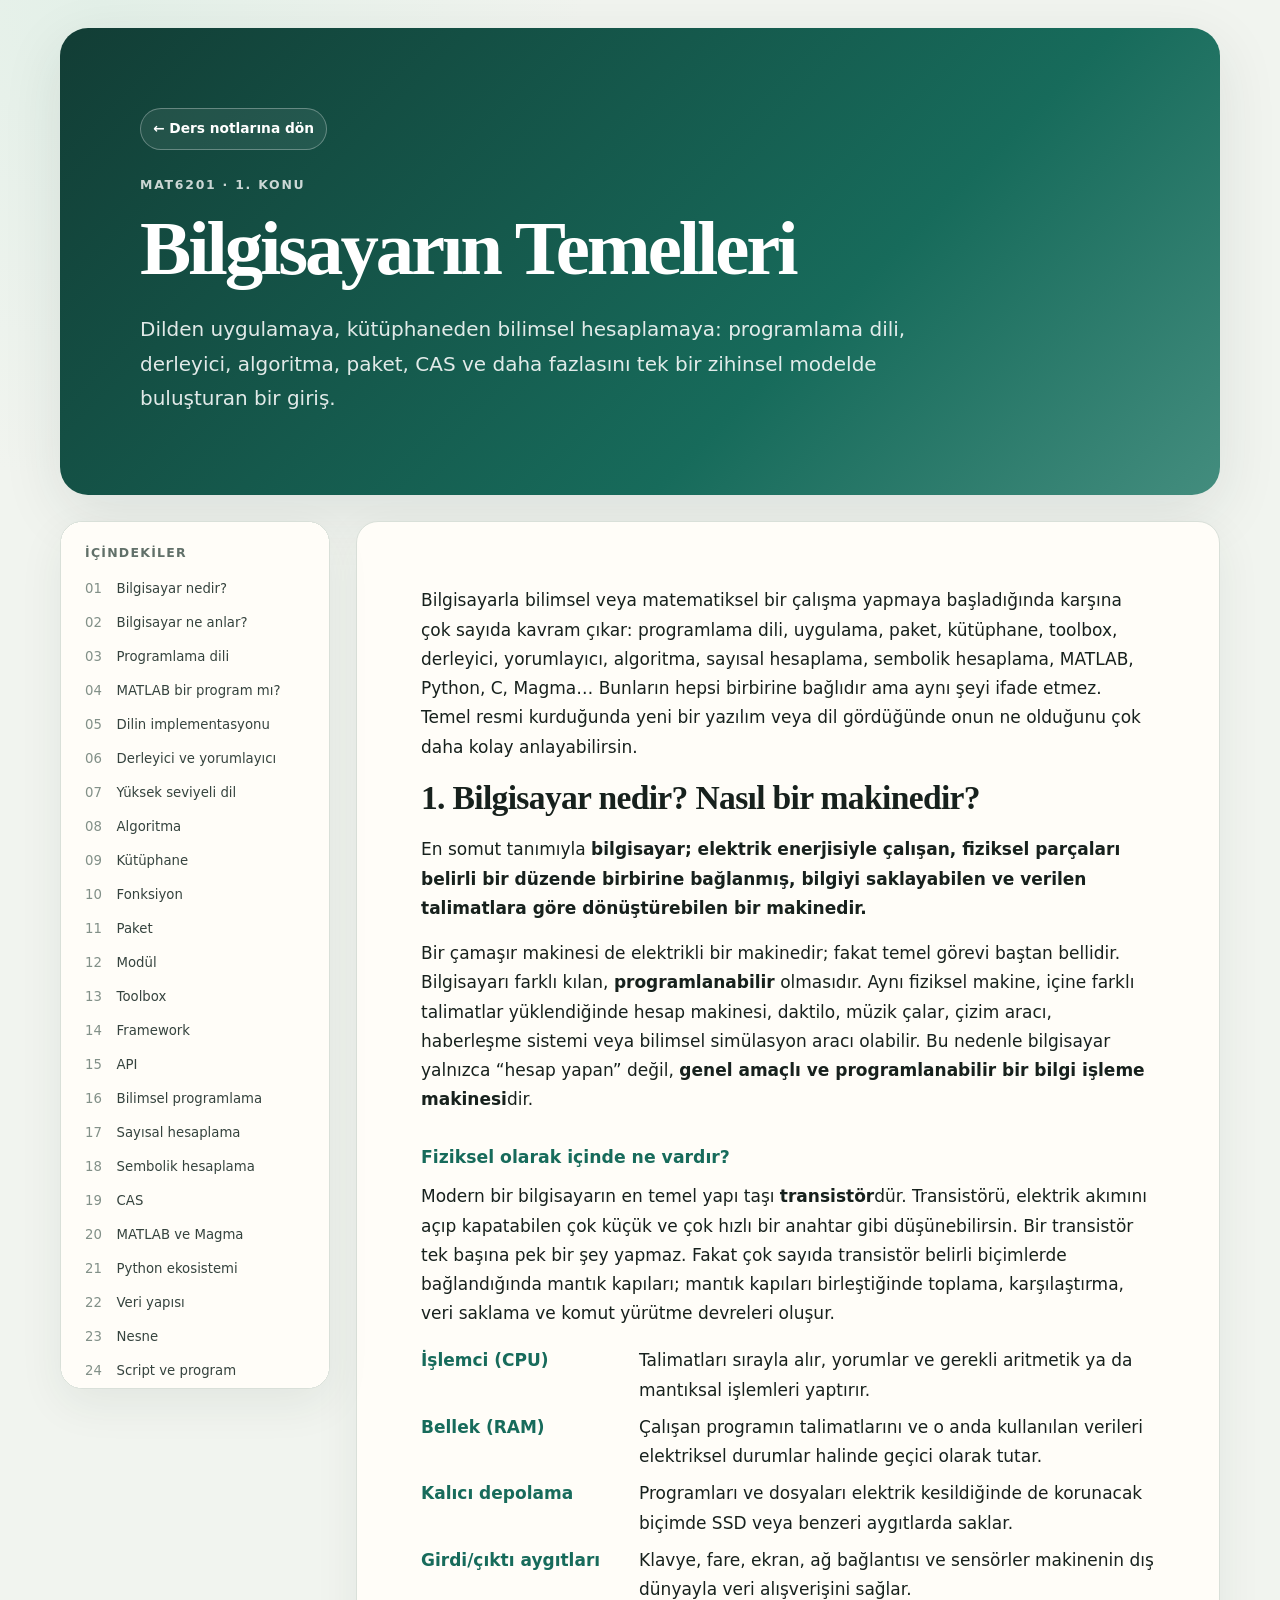
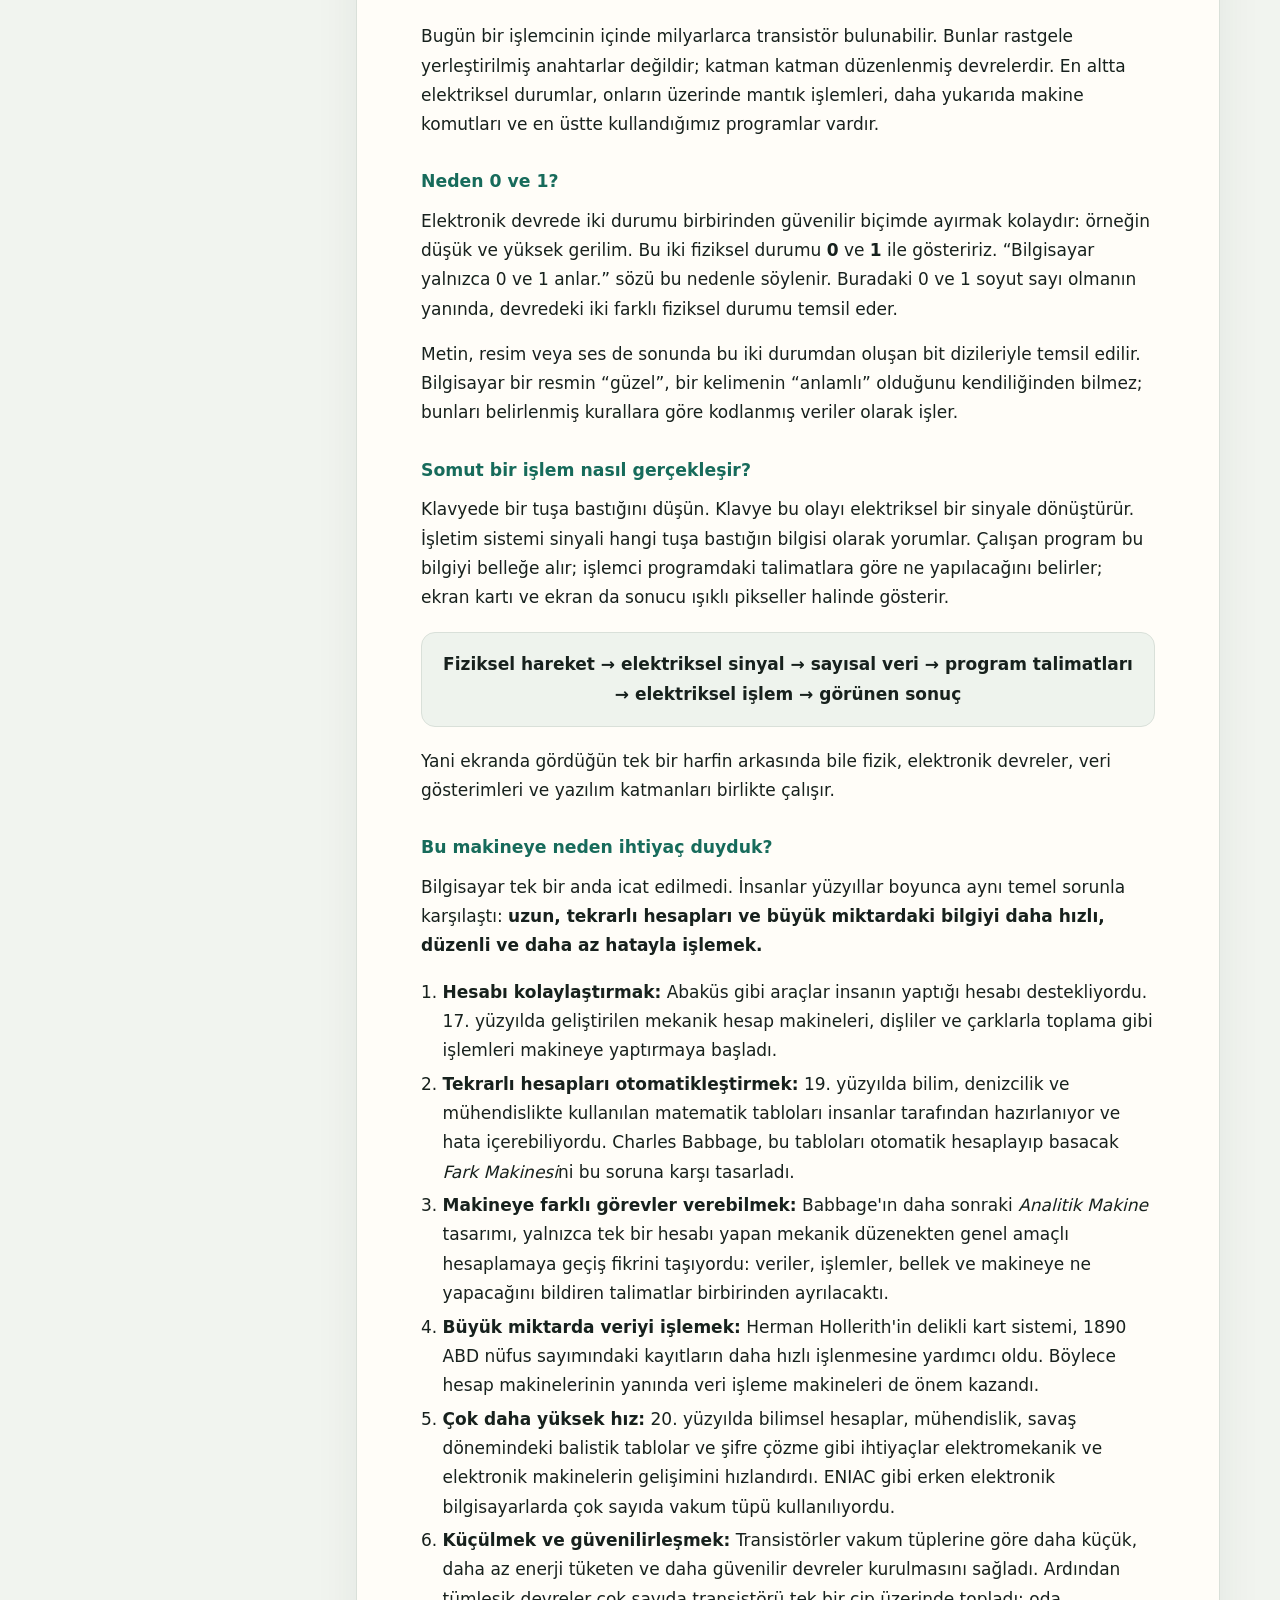
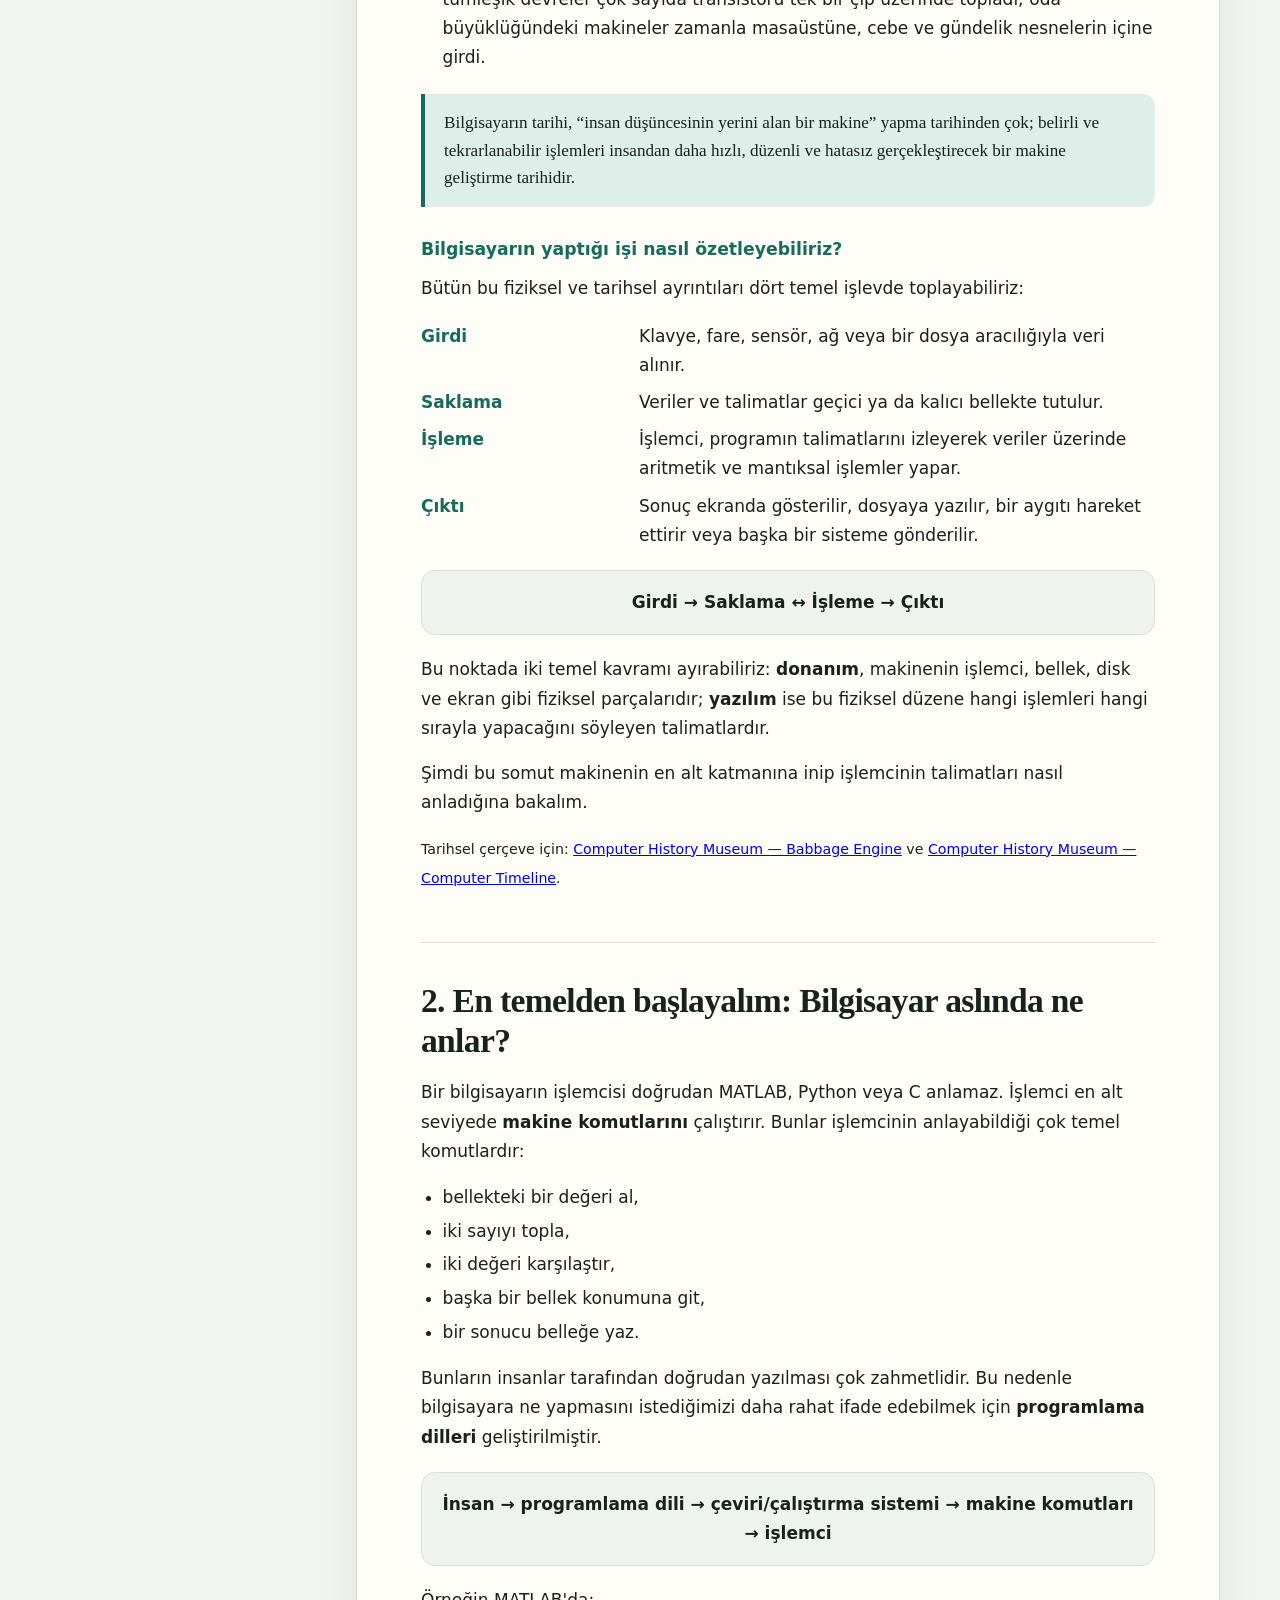
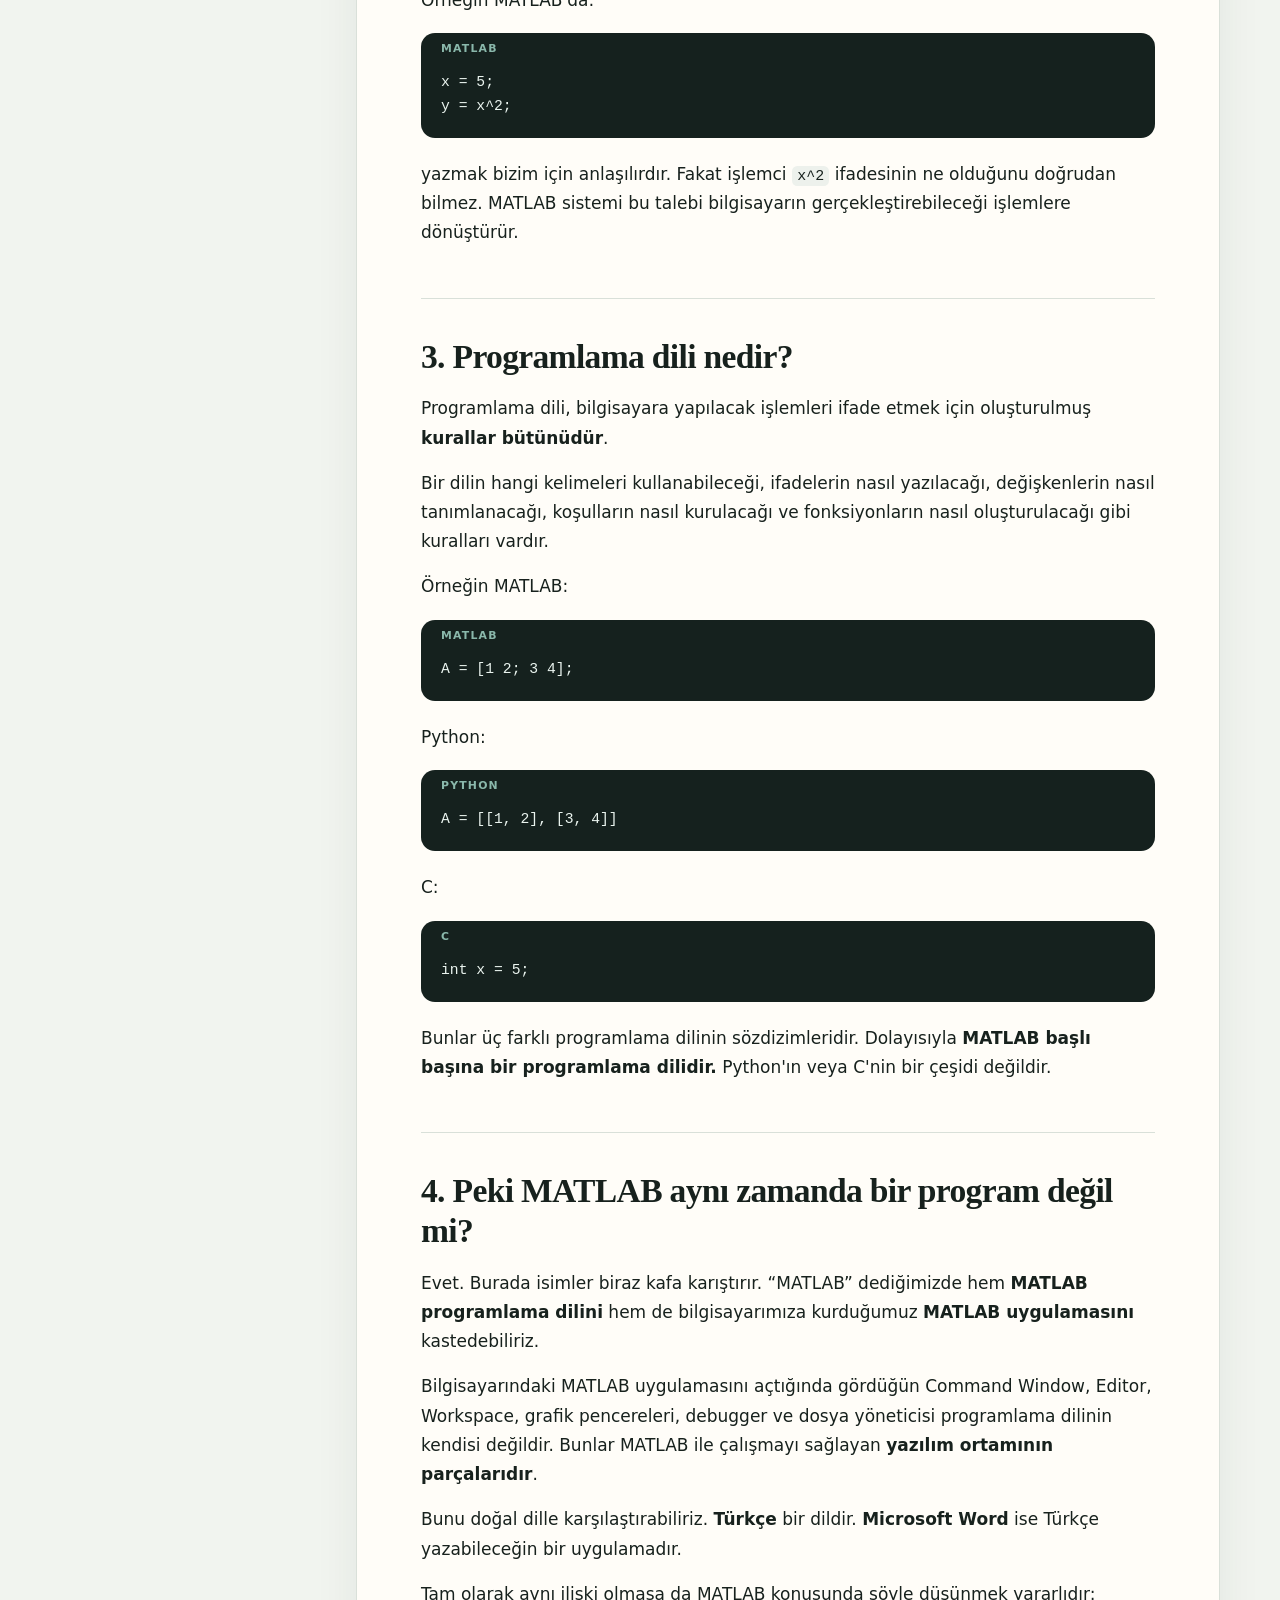
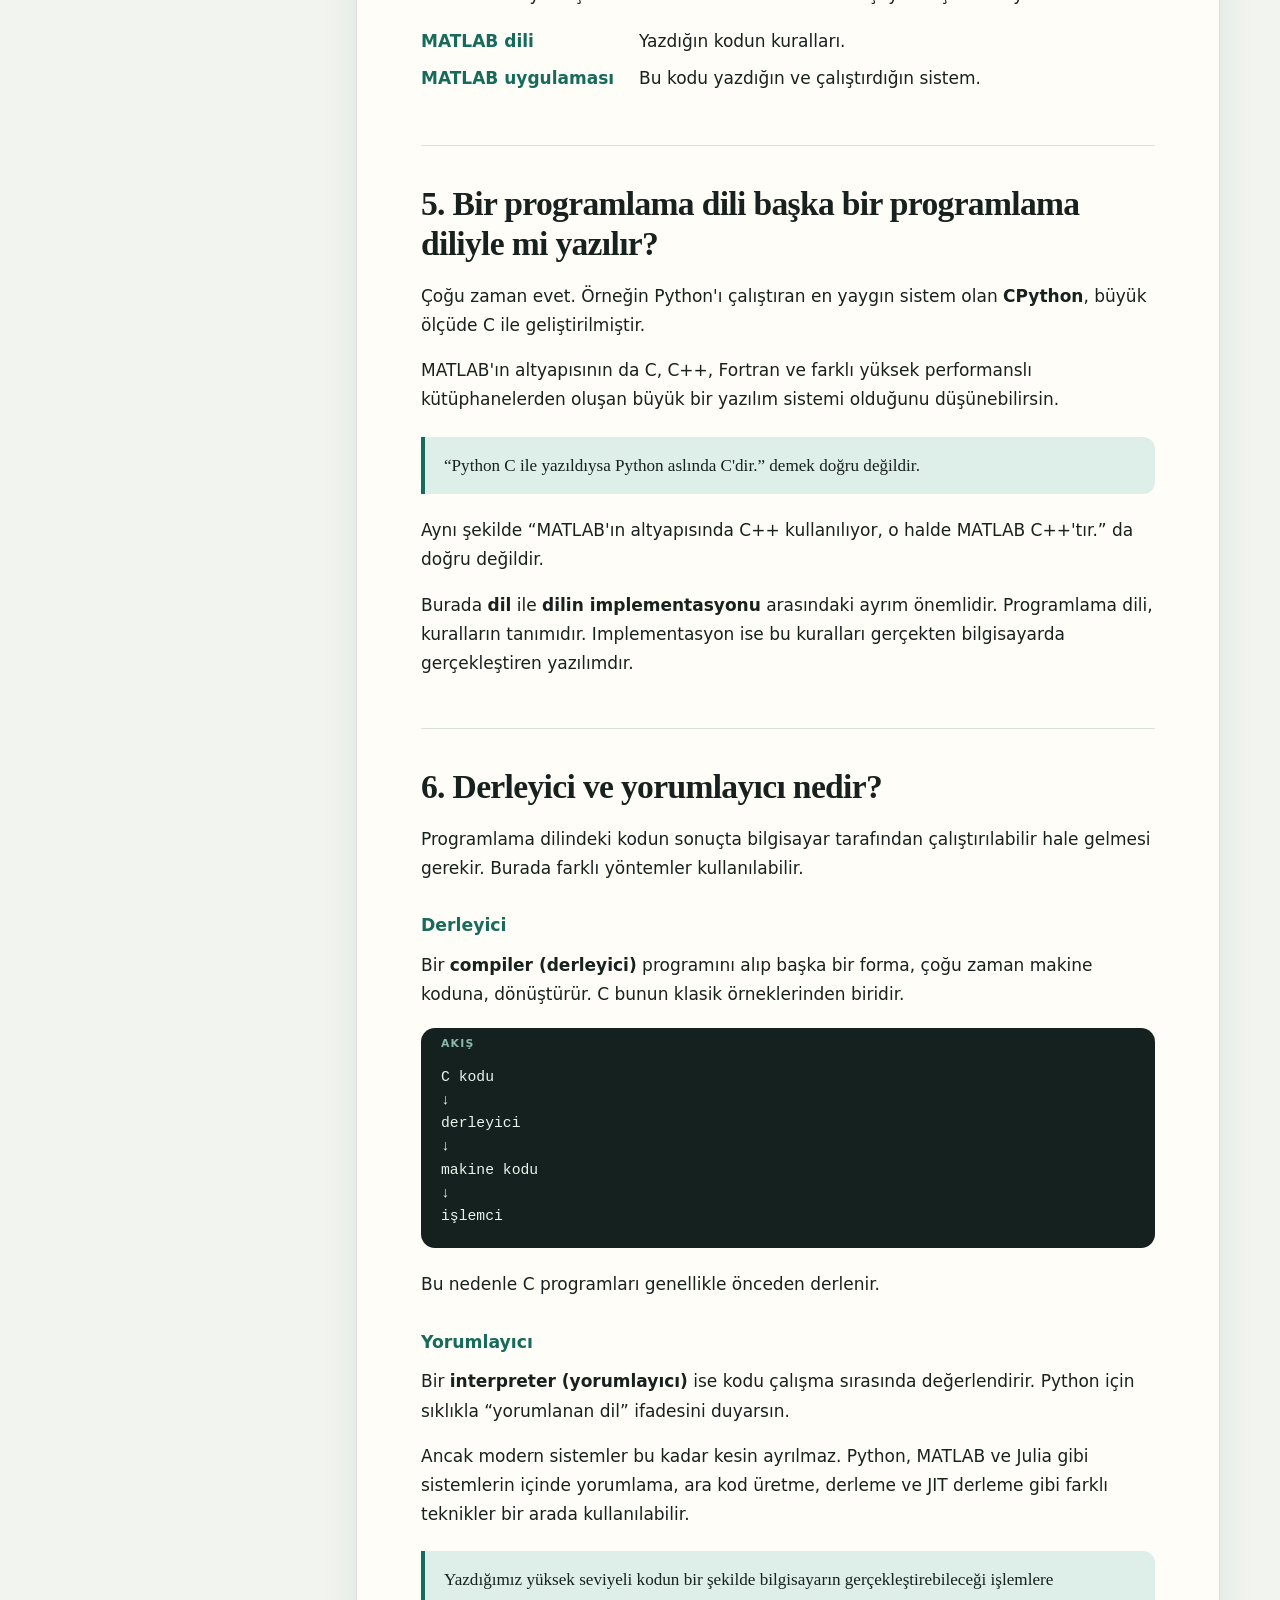
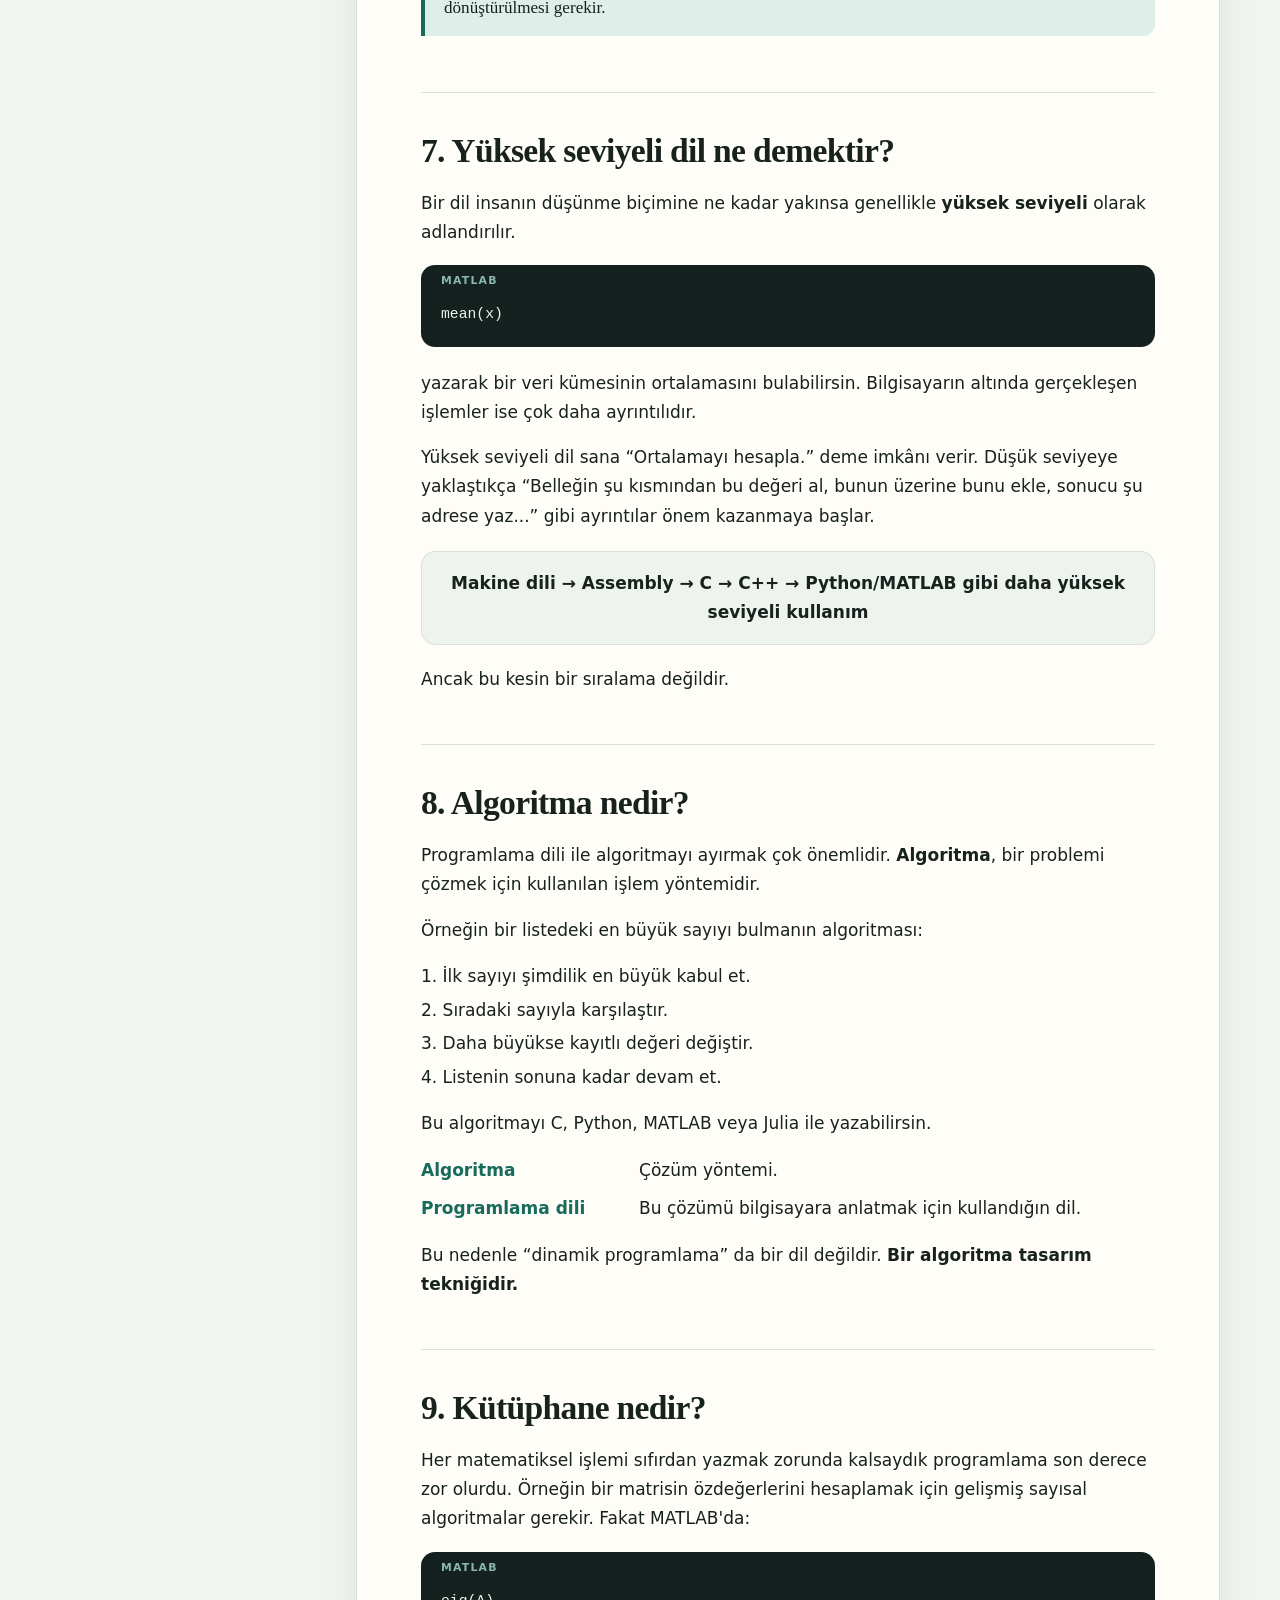
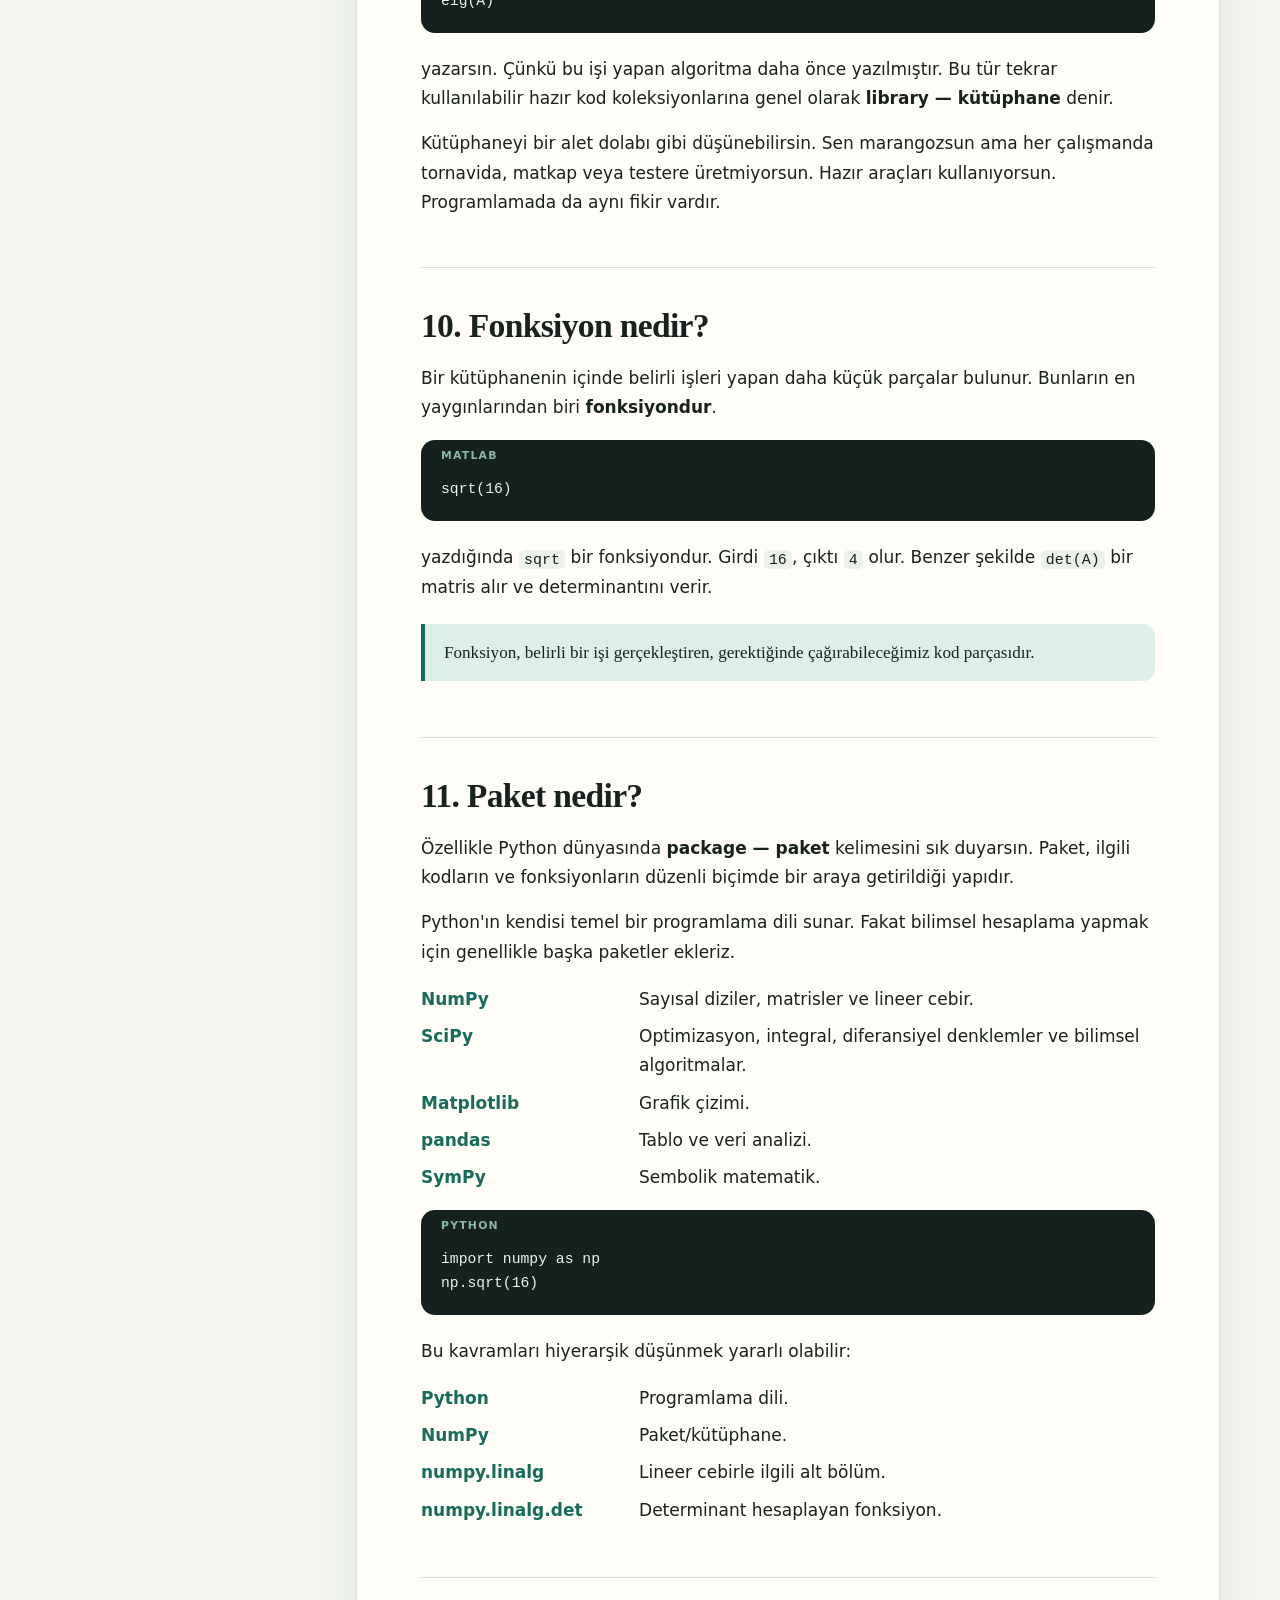
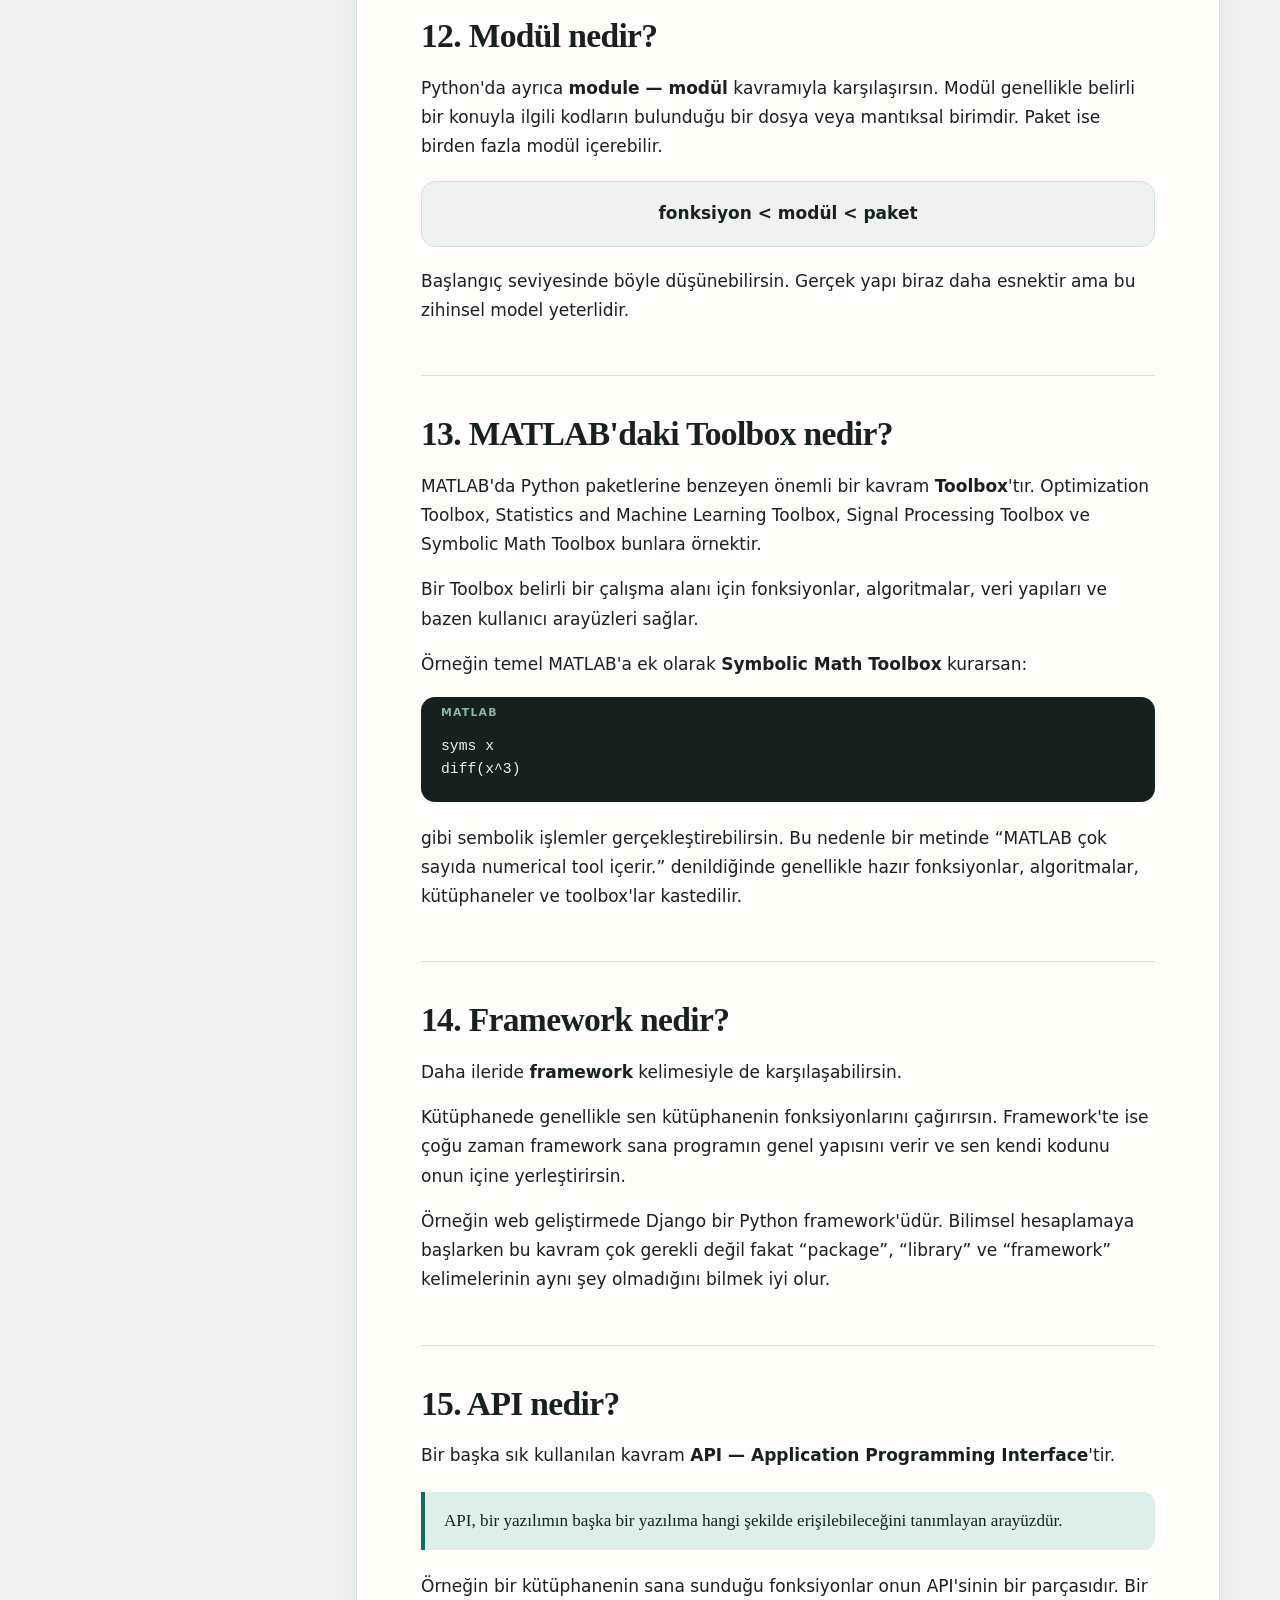
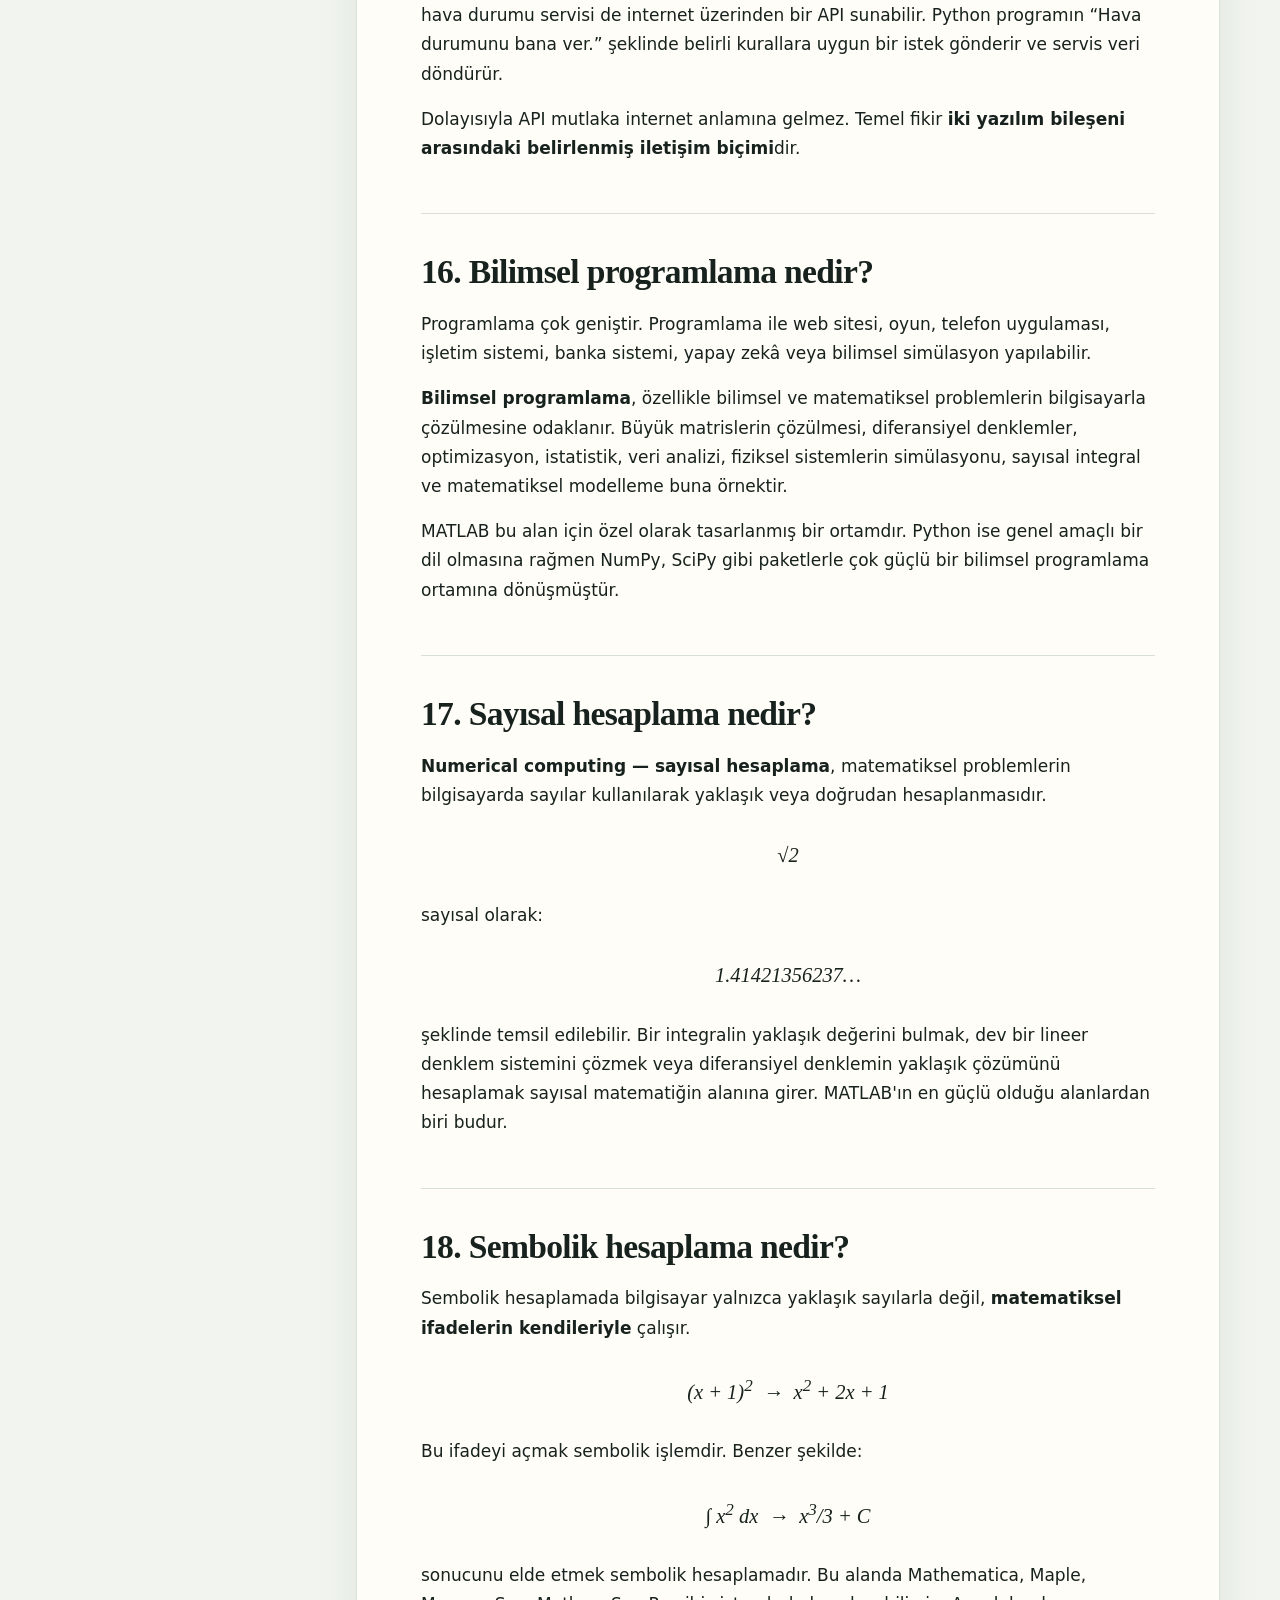
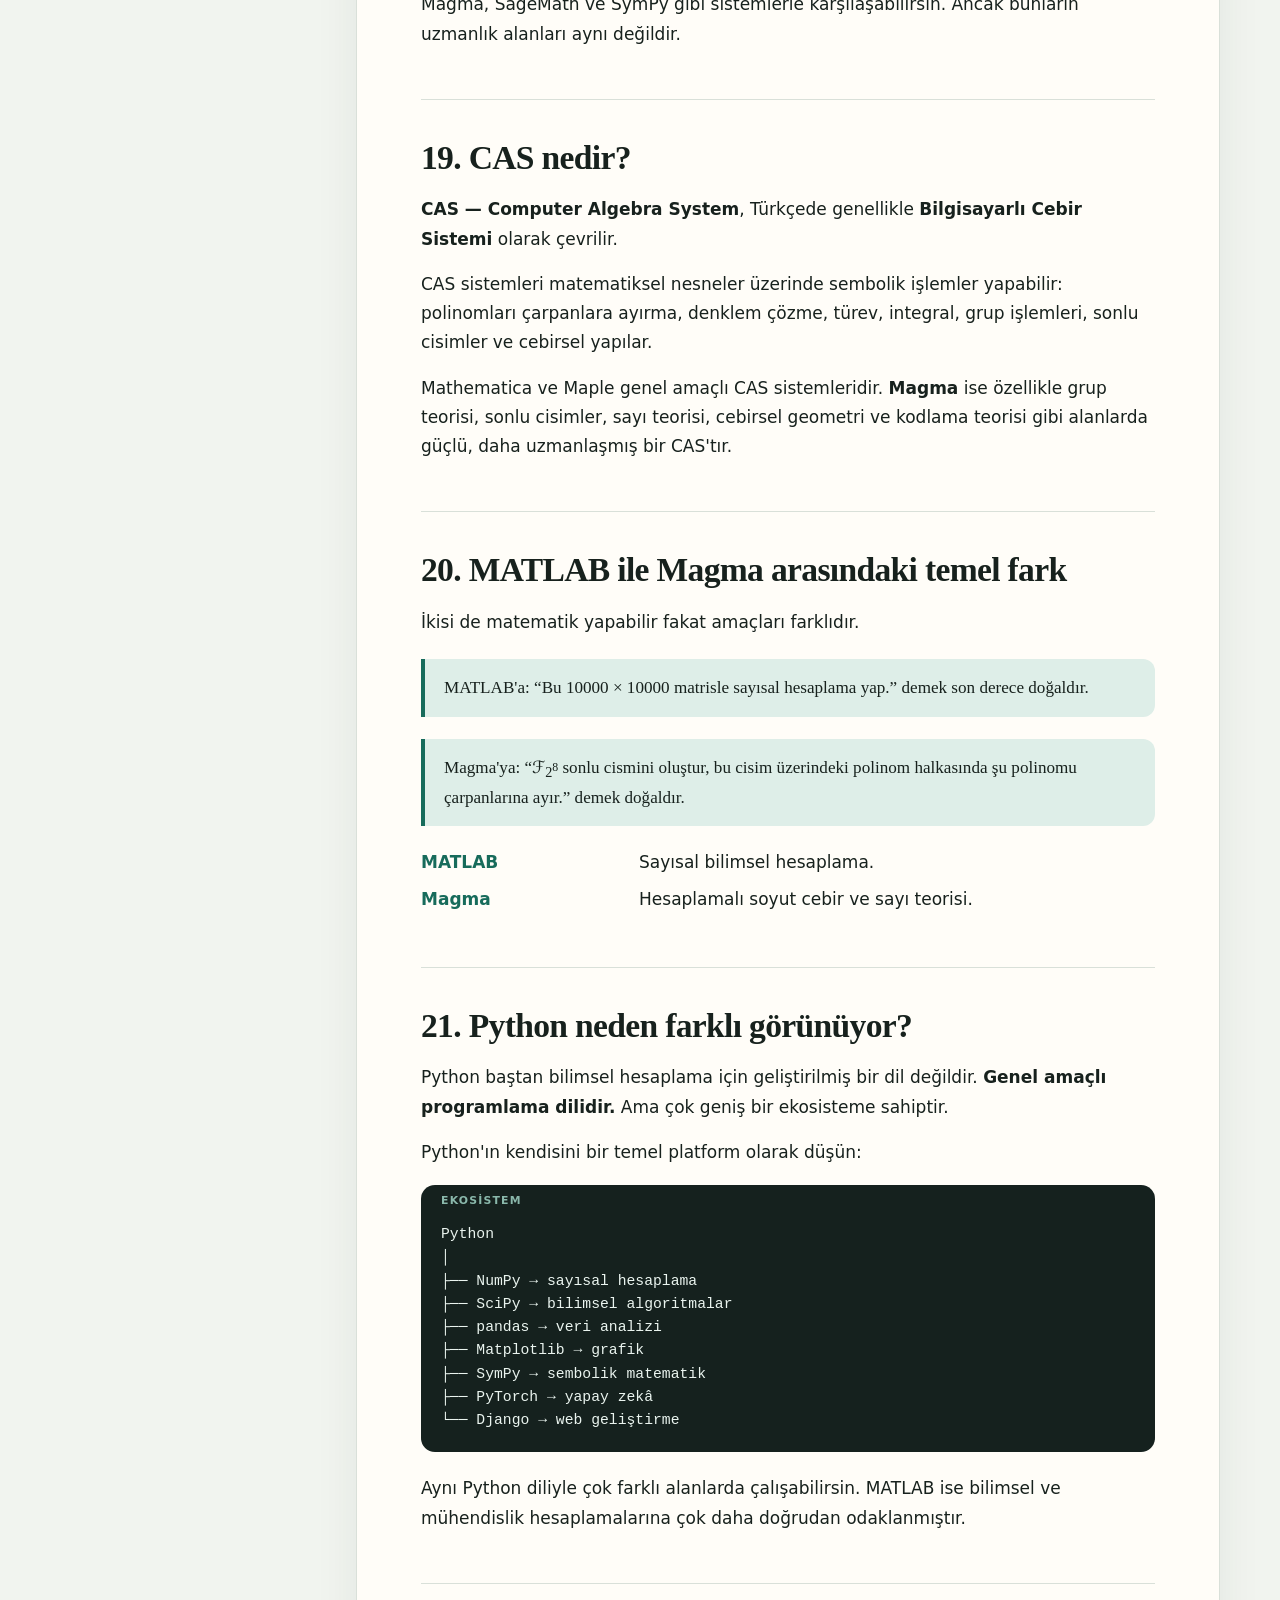
==== bilgisayarin-temelleri/index.html @ 70930e75 "Bilgisayarın Temelleri sayfasını ayır" ====
<!doctype html>
<html lang="tr">
<head>
<meta charset="utf-8">
<meta name="viewport" content="width=device-width,initial-scale=1">
<meta name="description" content="Bilgisayarın somut yapısından programlama dillerine, kütüphanelere ve bilimsel hesaplamaya uzanan temel kavramlar rehberi.">
<title>Bilgisayarın Temelleri | MAT6201</title>
<style>
:root{--ink:#17211d;--muted:#617069;--paper:#fffdf8;--wash:#eef3ed;--accent:#176b5b;--soft:#deeee8;--line:#d9e0d9;--code:#15211e}*{box-sizing:border-box}html{scroll-behavior:smooth}body{margin:0;color:var(--ink);background:radial-gradient(circle at 8% 0,#e3f0e8 0,transparent 30rem),#f1f4ef;font:17px/1.72 system-ui,-apple-system,"Segoe UI",sans-serif}.shell{width:min(1160px,calc(100% - 30px));margin:28px auto 70px}.hero{padding:clamp(38px,7vw,80px);border-radius:28px;color:#fff;background:linear-gradient(135deg,#123d35,#176b5b 65%,#438d7e);box-shadow:0 18px 60px #20352d1a}.eyebrow{margin:0 0 14px;font-size:.78rem;font-weight:750;letter-spacing:.14em;text-transform:uppercase;opacity:.78}h1{max-width:900px;margin:0;font:750 clamp(2.3rem,6vw,5rem)/1.03 Georgia,serif;letter-spacing:-.04em}.lead{max-width:780px;margin:24px 0 0;font-size:clamp(1.05rem,2vw,1.25rem);color:#ffffffdf}.layout{display:grid;grid-template-columns:270px minmax(0,1fr);gap:26px;margin-top:26px}nav,main{background:var(--paper);border:1px solid var(--line);border-radius:22px;box-shadow:0 15px 45px #20352d12}nav{position:sticky;top:16px;max-height:calc(100vh - 32px);overflow:auto;padding:20px 16px}nav strong{display:block;margin:0 8px 10px;font-size:.78rem;letter-spacing:.1em;text-transform:uppercase;color:var(--muted)}nav ol{margin:0;padding:0;list-style:none;counter-reset:toc}nav li{counter-increment:toc}nav a{display:grid;grid-template-columns:2em 1fr;gap:5px;padding:6px 8px;border-radius:8px;color:#35433e;text-decoration:none;font-size:.83rem;line-height:1.32}nav a:before{content:counter(toc,decimal-leading-zero);color:#829088}nav a:hover{background:var(--soft);color:var(--accent)}main{padding:clamp(26px,5vw,64px)}section{scroll-margin-top:22px;padding:0 0 34px;margin:0 0 38px;border-bottom:1px solid var(--line)}section:last-child{border:0;margin:0;padding:0}h2{margin:0 0 18px;font:700 clamp(1.55rem,3vw,2.1rem)/1.18 Georgia,serif;letter-spacing:-.02em}h3{margin:28px 0 10px;font-size:1.08rem;color:var(--accent)}p{margin:0 0 16px}ul,ol{padding-left:1.35rem}li{margin:.28rem 0}blockquote{margin:22px 0;padding:15px 19px;border-left:4px solid var(--accent);border-radius:0 12px 12px 0;background:var(--soft);font:1.07rem/1.6 Georgia,serif}pre{position:relative;overflow:auto;margin:18px 0 22px;padding:38px 20px 20px;border-radius:14px;color:#eaf4ef;background:var(--code);font:.92rem/1.58 ui-monospace,Consolas,monospace}pre:before{content:attr(data-lang);position:absolute;top:11px;left:20px;color:#8ab8ab;font:700 .68rem/1 system-ui;letter-spacing:.11em;text-transform:uppercase}code{padding:.12em .35em;border-radius:.35em;background:#edf1ec;font:.88em ui-monospace,Consolas,monospace}pre code{padding:0;color:inherit;background:none;font:inherit}.math{overflow:auto;margin:20px 0;padding:10px;text-align:center;font:italic 1.28rem/1.5 Georgia,serif}.flow{margin:20px 0;padding:17px;border:1px solid var(--line);border-radius:14px;background:var(--wash);text-align:center;font-weight:650}.defs{display:grid;grid-template-columns:minmax(135px,.38fr) 1fr;gap:8px 22px;margin:18px 0}.defs dt{font-weight:750;color:var(--accent)}.defs dd{margin:0}.back-link{display:inline-flex;align-items:center;margin:0 0 24px;padding:8px 12px;border:1px solid #ffffff4d;border-radius:999px;color:#fff;text-decoration:none;font-size:.86rem;font-weight:700;background:#ffffff12}.back-link:hover{background:#ffffff22}.closing{padding:25px;border-radius:16px;background:linear-gradient(135deg,var(--soft),#f2f4e9)}footer{padding:26px 0 0;text-align:center;color:var(--muted);font-size:.82rem}@media(max-width:840px){.layout{grid-template-columns:1fr}nav{position:static;max-height:none}nav ol{columns:2}nav li{break-inside:avoid}}@media(max-width:560px){.shell{width:calc(100% - 18px);margin-top:9px}.hero,main{border-radius:16px}nav{display:none}.defs{grid-template-columns:1fr;gap:0}}@media print{.back-link{display:none}body{background:#fff;font-size:11pt}.shell{width:100%;margin:0}.hero{color:#111;background:none;box-shadow:none;padding:0 0 24px}.lead{color:#333}.layout{display:block}nav{display:none}main{padding:0;border:0;box-shadow:none}pre{white-space:pre-wrap}}
</style>
</head>
<body>
<div class="shell">
<header class="hero"><a class="back-link" href="../">← Ders notlarına dön</a><p class="eyebrow">MAT6201 · 1. konu</p><h1>Bilgisayarın Temelleri</h1><p class="lead">Dilden uygulamaya, kütüphaneden bilimsel hesaplamaya: programlama dili, derleyici, algoritma, paket, CAS ve daha fazlasını tek bir zihinsel modelde buluşturan bir giriş.</p></header>
<div class="layout">
<nav aria-label="İçindekiler"><strong>İçindekiler</strong><ol>
<li><a href="#s0">Bilgisayar nedir?</a></li><li><a href="#s1">Bilgisayar ne anlar?</a></li><li><a href="#s2">Programlama dili</a></li><li><a href="#s3">MATLAB bir program mı?</a></li><li><a href="#s4">Dilin implementasyonu</a></li><li><a href="#s5">Derleyici ve yorumlayıcı</a></li><li><a href="#s6">Yüksek seviyeli dil</a></li><li><a href="#s7">Algoritma</a></li><li><a href="#s8">Kütüphane</a></li><li><a href="#s9">Fonksiyon</a></li><li><a href="#s10">Paket</a></li><li><a href="#s11">Modül</a></li><li><a href="#s12">Toolbox</a></li><li><a href="#s13">Framework</a></li><li><a href="#s14">API</a></li><li><a href="#s15">Bilimsel programlama</a></li><li><a href="#s16">Sayısal hesaplama</a></li><li><a href="#s17">Sembolik hesaplama</a></li><li><a href="#s18">CAS</a></li><li><a href="#s19">MATLAB ve Magma</a></li><li><a href="#s20">Python ekosistemi</a></li><li><a href="#s21">Veri yapısı</a></li><li><a href="#s22">Nesne</a></li><li><a href="#s23">Script ve program</a></li><li><a href="#s24">IDE</a></li><li><a href="#s25">Terminal</a></li><li><a href="#s26">İşletim sistemi</a></li><li><a href="#s27">Açık kaynak ve ticari</a></li><li><a href="#s28">GNU Octave</a></li><li><a href="#s29">Fortran</a></li><li><a href="#s30">Bütün katmanlar</a></li><li><a href="#s31">MATLAB'ın katmanları</a></li><li><a href="#s32">Öğrenme sırası</a></li>
</ol></nav>
<main>
<p>Bilgisayarla bilimsel veya matematiksel bir çalışma yapmaya başladığında karşına çok sayıda kavram çıkar: programlama dili, uygulama, paket, kütüphane, toolbox, derleyici, yorumlayıcı, algoritma, sayısal hesaplama, sembolik hesaplama, MATLAB, Python, C, Magma… Bunların hepsi birbirine bağlıdır ama aynı şeyi ifade etmez. Temel resmi kurduğunda yeni bir yazılım veya dil gördüğünde onun ne olduğunu çok daha kolay anlayabilirsin.</p>

<section id="s0"><h2>1. Bilgisayar nedir? Nasıl bir makinedir?</h2>
<p>En somut tanımıyla <strong>bilgisayar; elektrik enerjisiyle çalışan, fiziksel parçaları belirli bir düzende birbirine bağlanmış, bilgiyi saklayabilen ve verilen talimatlara göre dönüştürebilen bir makinedir.</strong></p>
<p>Bir çamaşır makinesi de elektrikli bir makinedir; fakat temel görevi baştan bellidir. Bilgisayarı farklı kılan, <strong>programlanabilir</strong> olmasıdır. Aynı fiziksel makine, içine farklı talimatlar yüklendiğinde hesap makinesi, daktilo, müzik çalar, çizim aracı, haberleşme sistemi veya bilimsel simülasyon aracı olabilir. Bu nedenle bilgisayar yalnızca “hesap yapan” değil, <strong>genel amaçlı ve programlanabilir bir bilgi işleme makinesi</strong>dir.</p>

<h3>Fiziksel olarak içinde ne vardır?</h3>
<p>Modern bir bilgisayarın en temel yapı taşı <strong>transistör</strong>dür. Transistörü, elektrik akımını açıp kapatabilen çok küçük ve çok hızlı bir anahtar gibi düşünebilirsin. Bir transistör tek başına pek bir şey yapmaz. Fakat çok sayıda transistör belirli biçimlerde bağlandığında mantık kapıları; mantık kapıları birleştiğinde toplama, karşılaştırma, veri saklama ve komut yürütme devreleri oluşur.</p>
<dl class="defs"><dt>İşlemci (CPU)</dt><dd>Talimatları sırayla alır, yorumlar ve gerekli aritmetik ya da mantıksal işlemleri yaptırır.</dd><dt>Bellek (RAM)</dt><dd>Çalışan programın talimatlarını ve o anda kullanılan verileri elektriksel durumlar halinde geçici olarak tutar.</dd><dt>Kalıcı depolama</dt><dd>Programları ve dosyaları elektrik kesildiğinde de korunacak biçimde SSD veya benzeri aygıtlarda saklar.</dd><dt>Girdi/çıktı aygıtları</dt><dd>Klavye, fare, ekran, ağ bağlantısı ve sensörler makinenin dış dünyayla veri alışverişini sağlar.</dd></dl>
<p>Bugün bir işlemcinin içinde milyarlarca transistör bulunabilir. Bunlar rastgele yerleştirilmiş anahtarlar değildir; katman katman düzenlenmiş devrelerdir. En altta elektriksel durumlar, onların üzerinde mantık işlemleri, daha yukarıda makine komutları ve en üstte kullandığımız programlar vardır.</p>

<h3>Neden 0 ve 1?</h3>
<p>Elektronik devrede iki durumu birbirinden güvenilir biçimde ayırmak kolaydır: örneğin düşük ve yüksek gerilim. Bu iki fiziksel durumu <strong>0</strong> ve <strong>1</strong> ile gösteririz. “Bilgisayar yalnızca 0 ve 1 anlar.” sözü bu nedenle söylenir. Buradaki 0 ve 1 soyut sayı olmanın yanında, devredeki iki farklı fiziksel durumu temsil eder.</p>
<p>Metin, resim veya ses de sonunda bu iki durumdan oluşan bit dizileriyle temsil edilir. Bilgisayar bir resmin “güzel”, bir kelimenin “anlamlı” olduğunu kendiliğinden bilmez; bunları belirlenmiş kurallara göre kodlanmış veriler olarak işler.</p>

<h3>Somut bir işlem nasıl gerçekleşir?</h3>
<p>Klavyede bir tuşa bastığını düşün. Klavye bu olayı elektriksel bir sinyale dönüştürür. İşletim sistemi sinyali hangi tuşa bastığın bilgisi olarak yorumlar. Çalışan program bu bilgiyi belleğe alır; işlemci programdaki talimatlara göre ne yapılacağını belirler; ekran kartı ve ekran da sonucu ışıklı pikseller halinde gösterir.</p>
<div class="flow">Fiziksel hareket → elektriksel sinyal → sayısal veri → program talimatları → elektriksel işlem → görünen sonuç</div>
<p>Yani ekranda gördüğün tek bir harfin arkasında bile fizik, elektronik devreler, veri gösterimleri ve yazılım katmanları birlikte çalışır.</p>

<h3>Bu makineye neden ihtiyaç duyduk?</h3>
<p>Bilgisayar tek bir anda icat edilmedi. İnsanlar yüzyıllar boyunca aynı temel sorunla karşılaştı: <strong>uzun, tekrarlı hesapları ve büyük miktardaki bilgiyi daha hızlı, düzenli ve daha az hatayla işlemek.</strong></p>
<ol>
<li><strong>Hesabı kolaylaştırmak:</strong> Abaküs gibi araçlar insanın yaptığı hesabı destekliyordu. 17. yüzyılda geliştirilen mekanik hesap makineleri, dişliler ve çarklarla toplama gibi işlemleri makineye yaptırmaya başladı.</li>
<li><strong>Tekrarlı hesapları otomatikleştirmek:</strong> 19. yüzyılda bilim, denizcilik ve mühendislikte kullanılan matematik tabloları insanlar tarafından hazırlanıyor ve hata içerebiliyordu. Charles Babbage, bu tabloları otomatik hesaplayıp basacak <em>Fark Makinesi</em>ni bu soruna karşı tasarladı.</li>
<li><strong>Makineye farklı görevler verebilmek:</strong> Babbage'ın daha sonraki <em>Analitik Makine</em> tasarımı, yalnızca tek bir hesabı yapan mekanik düzenekten genel amaçlı hesaplamaya geçiş fikrini taşıyordu: veriler, işlemler, bellek ve makineye ne yapacağını bildiren talimatlar birbirinden ayrılacaktı.</li>
<li><strong>Büyük miktarda veriyi işlemek:</strong> Herman Hollerith'in delikli kart sistemi, 1890 ABD nüfus sayımındaki kayıtların daha hızlı işlenmesine yardımcı oldu. Böylece hesap makinelerinin yanında veri işleme makineleri de önem kazandı.</li>
<li><strong>Çok daha yüksek hız:</strong> 20. yüzyılda bilimsel hesaplar, mühendislik, savaş dönemindeki balistik tablolar ve şifre çözme gibi ihtiyaçlar elektromekanik ve elektronik makinelerin gelişimini hızlandırdı. ENIAC gibi erken elektronik bilgisayarlarda çok sayıda vakum tüpü kullanılıyordu.</li>
<li><strong>Küçülmek ve güvenilirleşmek:</strong> Transistörler vakum tüplerine göre daha küçük, daha az enerji tüketen ve daha güvenilir devreler kurulmasını sağladı. Ardından tümleşik devreler çok sayıda transistörü tek bir çip üzerinde topladı; oda büyüklüğündeki makineler zamanla masaüstüne, cebe ve gündelik nesnelerin içine girdi.</li>
</ol>
<blockquote>Bilgisayarın tarihi, “insan düşüncesinin yerini alan bir makine” yapma tarihinden çok; belirli ve tekrarlanabilir işlemleri insandan daha hızlı, düzenli ve hatasız gerçekleştirecek bir makine geliştirme tarihidir.</blockquote>

<h3>Bilgisayarın yaptığı işi nasıl özetleyebiliriz?</h3>
<p>Bütün bu fiziksel ve tarihsel ayrıntıları dört temel işlevde toplayabiliriz:</p>
<dl class="defs"><dt>Girdi</dt><dd>Klavye, fare, sensör, ağ veya bir dosya aracılığıyla veri alınır.</dd><dt>Saklama</dt><dd>Veriler ve talimatlar geçici ya da kalıcı bellekte tutulur.</dd><dt>İşleme</dt><dd>İşlemci, programın talimatlarını izleyerek veriler üzerinde aritmetik ve mantıksal işlemler yapar.</dd><dt>Çıktı</dt><dd>Sonuç ekranda gösterilir, dosyaya yazılır, bir aygıtı hareket ettirir veya başka bir sisteme gönderilir.</dd></dl>
<div class="flow">Girdi → Saklama ↔ İşleme → Çıktı</div>
<p>Bu noktada iki temel kavramı ayırabiliriz: <strong>donanım</strong>, makinenin işlemci, bellek, disk ve ekran gibi fiziksel parçalarıdır; <strong>yazılım</strong> ise bu fiziksel düzene hangi işlemleri hangi sırayla yapacağını söyleyen talimatlardır.</p>
<p>Şimdi bu somut makinenin en alt katmanına inip işlemcinin talimatları nasıl anladığına bakalım.</p>
<p><small>Tarihsel çerçeve için: <a href="https://www.computerhistory.org/babbage/overview/">Computer History Museum — Babbage Engine</a> ve <a href="https://www.computerhistory.org/timeline/computers/">Computer History Museum — Computer Timeline</a>.</small></p></section>

<section id="s1"><h2>2. En temelden başlayalım: Bilgisayar aslında ne anlar?</h2>
<p>Bir bilgisayarın işlemcisi doğrudan MATLAB, Python veya C anlamaz. İşlemci en alt seviyede <strong>makine komutlarını</strong> çalıştırır. Bunlar işlemcinin anlayabildiği çok temel komutlardır:</p>
<ul><li>bellekteki bir değeri al,</li><li>iki sayıyı topla,</li><li>iki değeri karşılaştır,</li><li>başka bir bellek konumuna git,</li><li>bir sonucu belleğe yaz.</li></ul>
<p>Bunların insanlar tarafından doğrudan yazılması çok zahmetlidir. Bu nedenle bilgisayara ne yapmasını istediğimizi daha rahat ifade edebilmek için <strong>programlama dilleri</strong> geliştirilmiştir.</p>
<div class="flow">İnsan → programlama dili → çeviri/çalıştırma sistemi → makine komutları → işlemci</div>
<p>Örneğin MATLAB'da:</p><pre data-lang="MATLAB"><code>x = 5;
y = x^2;</code></pre>
<p>yazmak bizim için anlaşılırdır. Fakat işlemci <code>x^2</code> ifadesinin ne olduğunu doğrudan bilmez. MATLAB sistemi bu talebi bilgisayarın gerçekleştirebileceği işlemlere dönüştürür.</p></section>

<section id="s2"><h2>3. Programlama dili nedir?</h2>
<p>Programlama dili, bilgisayara yapılacak işlemleri ifade etmek için oluşturulmuş <strong>kurallar bütünüdür</strong>.</p>
<p>Bir dilin hangi kelimeleri kullanabileceği, ifadelerin nasıl yazılacağı, değişkenlerin nasıl tanımlanacağı, koşulların nasıl kurulacağı ve fonksiyonların nasıl oluşturulacağı gibi kuralları vardır.</p>
<p>Örneğin MATLAB:</p><pre data-lang="MATLAB"><code>A = [1 2; 3 4];</code></pre><p>Python:</p><pre data-lang="Python"><code>A = [[1, 2], [3, 4]]</code></pre><p>C:</p><pre data-lang="C"><code>int x = 5;</code></pre>
<p>Bunlar üç farklı programlama dilinin sözdizimleridir. Dolayısıyla <strong>MATLAB başlı başına bir programlama dilidir.</strong> Python'ın veya C'nin bir çeşidi değildir.</p></section>

<section id="s3"><h2>4. Peki MATLAB aynı zamanda bir program değil mi?</h2>
<p>Evet. Burada isimler biraz kafa karıştırır. “MATLAB” dediğimizde hem <strong>MATLAB programlama dilini</strong> hem de bilgisayarımıza kurduğumuz <strong>MATLAB uygulamasını</strong> kastedebiliriz.</p>
<p>Bilgisayarındaki MATLAB uygulamasını açtığında gördüğün Command Window, Editor, Workspace, grafik pencereleri, debugger ve dosya yöneticisi programlama dilinin kendisi değildir. Bunlar MATLAB ile çalışmayı sağlayan <strong>yazılım ortamının parçalarıdır</strong>.</p>
<p>Bunu doğal dille karşılaştırabiliriz. <strong>Türkçe</strong> bir dildir. <strong>Microsoft Word</strong> ise Türkçe yazabileceğin bir uygulamadır.</p>
<p>Tam olarak aynı ilişki olmasa da MATLAB konusunda şöyle düşünmek yararlıdır:</p><dl class="defs"><dt>MATLAB dili</dt><dd>Yazdığın kodun kuralları.</dd><dt>MATLAB uygulaması</dt><dd>Bu kodu yazdığın ve çalıştırdığın sistem.</dd></dl></section>

<section id="s4"><h2>5. Bir programlama dili başka bir programlama diliyle mi yazılır?</h2>
<p>Çoğu zaman evet. Örneğin Python'ı çalıştıran en yaygın sistem olan <strong>CPython</strong>, büyük ölçüde C ile geliştirilmiştir.</p>
<p>MATLAB'ın altyapısının da C, C++, Fortran ve farklı yüksek performanslı kütüphanelerden oluşan büyük bir yazılım sistemi olduğunu düşünebilirsin.</p>
<blockquote>“Python C ile yazıldıysa Python aslında C'dir.” demek doğru değildir.</blockquote>
<p>Aynı şekilde “MATLAB'ın altyapısında C++ kullanılıyor, o halde MATLAB C++'tır.” da doğru değildir.</p>
<p>Burada <strong>dil</strong> ile <strong>dilin implementasyonu</strong> arasındaki ayrım önemlidir. Programlama dili, kuralların tanımıdır. Implementasyon ise bu kuralları gerçekten bilgisayarda gerçekleştiren yazılımdır.</p></section>

<section id="s5"><h2>6. Derleyici ve yorumlayıcı nedir?</h2>
<p>Programlama dilindeki kodun sonuçta bilgisayar tarafından çalıştırılabilir hale gelmesi gerekir. Burada farklı yöntemler kullanılabilir.</p>
<h3>Derleyici</h3><p>Bir <strong>compiler (derleyici)</strong> programını alıp başka bir forma, çoğu zaman makine koduna, dönüştürür. C bunun klasik örneklerinden biridir.</p>
<pre data-lang="Akış"><code>C kodu
↓
derleyici
↓
makine kodu
↓
işlemci</code></pre><p>Bu nedenle C programları genellikle önceden derlenir.</p>
<h3>Yorumlayıcı</h3><p>Bir <strong>interpreter (yorumlayıcı)</strong> ise kodu çalışma sırasında değerlendirir. Python için sıklıkla “yorumlanan dil” ifadesini duyarsın.</p>
<p>Ancak modern sistemler bu kadar kesin ayrılmaz. Python, MATLAB ve Julia gibi sistemlerin içinde yorumlama, ara kod üretme, derleme ve JIT derleme gibi farklı teknikler bir arada kullanılabilir.</p>
<blockquote>Yazdığımız yüksek seviyeli kodun bir şekilde bilgisayarın gerçekleştirebileceği işlemlere dönüştürülmesi gerekir.</blockquote></section>

<section id="s6"><h2>7. Yüksek seviyeli dil ne demektir?</h2>
<p>Bir dil insanın düşünme biçimine ne kadar yakınsa genellikle <strong>yüksek seviyeli</strong> olarak adlandırılır.</p><pre data-lang="MATLAB"><code>mean(x)</code></pre>
<p>yazarak bir veri kümesinin ortalamasını bulabilirsin. Bilgisayarın altında gerçekleşen işlemler ise çok daha ayrıntılıdır.</p>
<p>Yüksek seviyeli dil sana “Ortalamayı hesapla.” deme imkânı verir. Düşük seviyeye yaklaştıkça “Belleğin şu kısmından bu değeri al, bunun üzerine bunu ekle, sonucu şu adrese yaz...” gibi ayrıntılar önem kazanmaya başlar.</p>
<div class="flow">Makine dili → Assembly → C → C++ → Python/MATLAB gibi daha yüksek seviyeli kullanım</div><p>Ancak bu kesin bir sıralama değildir.</p></section>

<section id="s7"><h2>8. Algoritma nedir?</h2>
<p>Programlama dili ile algoritmayı ayırmak çok önemlidir. <strong>Algoritma</strong>, bir problemi çözmek için kullanılan işlem yöntemidir.</p>
<p>Örneğin bir listedeki en büyük sayıyı bulmanın algoritması:</p><ol><li>İlk sayıyı şimdilik en büyük kabul et.</li><li>Sıradaki sayıyla karşılaştır.</li><li>Daha büyükse kayıtlı değeri değiştir.</li><li>Listenin sonuna kadar devam et.</li></ol>
<p>Bu algoritmayı C, Python, MATLAB veya Julia ile yazabilirsin.</p><dl class="defs"><dt>Algoritma</dt><dd>Çözüm yöntemi.</dd><dt>Programlama dili</dt><dd>Bu çözümü bilgisayara anlatmak için kullandığın dil.</dd></dl>
<p>Bu nedenle “dinamik programlama” da bir dil değildir. <strong>Bir algoritma tasarım tekniğidir.</strong></p></section>

<section id="s8"><h2>9. Kütüphane nedir?</h2>
<p>Her matematiksel işlemi sıfırdan yazmak zorunda kalsaydık programlama son derece zor olurdu. Örneğin bir matrisin özdeğerlerini hesaplamak için gelişmiş sayısal algoritmalar gerekir. Fakat MATLAB'da:</p><pre data-lang="MATLAB"><code>eig(A)</code></pre>
<p>yazarsın. Çünkü bu işi yapan algoritma daha önce yazılmıştır. Bu tür tekrar kullanılabilir hazır kod koleksiyonlarına genel olarak <strong>library — kütüphane</strong> denir.</p>
<p>Kütüphaneyi bir alet dolabı gibi düşünebilirsin. Sen marangozsun ama her çalışmanda tornavida, matkap veya testere üretmiyorsun. Hazır araçları kullanıyorsun. Programlamada da aynı fikir vardır.</p></section>

<section id="s9"><h2>10. Fonksiyon nedir?</h2>
<p>Bir kütüphanenin içinde belirli işleri yapan daha küçük parçalar bulunur. Bunların en yaygınlarından biri <strong>fonksiyondur</strong>.</p><pre data-lang="MATLAB"><code>sqrt(16)</code></pre>
<p>yazdığında <code>sqrt</code> bir fonksiyondur. Girdi <code>16</code>, çıktı <code>4</code> olur. Benzer şekilde <code>det(A)</code> bir matris alır ve determinantını verir.</p>
<blockquote>Fonksiyon, belirli bir işi gerçekleştiren, gerektiğinde çağırabileceğimiz kod parçasıdır.</blockquote></section>

<section id="s10"><h2>11. Paket nedir?</h2>
<p>Özellikle Python dünyasında <strong>package — paket</strong> kelimesini sık duyarsın. Paket, ilgili kodların ve fonksiyonların düzenli biçimde bir araya getirildiği yapıdır.</p>
<p>Python'ın kendisi temel bir programlama dili sunar. Fakat bilimsel hesaplama yapmak için genellikle başka paketler ekleriz.</p>
<dl class="defs"><dt>NumPy</dt><dd>Sayısal diziler, matrisler ve lineer cebir.</dd><dt>SciPy</dt><dd>Optimizasyon, integral, diferansiyel denklemler ve bilimsel algoritmalar.</dd><dt>Matplotlib</dt><dd>Grafik çizimi.</dd><dt>pandas</dt><dd>Tablo ve veri analizi.</dd><dt>SymPy</dt><dd>Sembolik matematik.</dd></dl>
<pre data-lang="Python"><code>import numpy as np
np.sqrt(16)</code></pre>
<p>Bu kavramları hiyerarşik düşünmek yararlı olabilir:</p><dl class="defs"><dt>Python</dt><dd>Programlama dili.</dd><dt>NumPy</dt><dd>Paket/kütüphane.</dd><dt>numpy.linalg</dt><dd>Lineer cebirle ilgili alt bölüm.</dd><dt>numpy.linalg.det</dt><dd>Determinant hesaplayan fonksiyon.</dd></dl></section>

<section id="s11"><h2>12. Modül nedir?</h2>
<p>Python'da ayrıca <strong>module — modül</strong> kavramıyla karşılaşırsın. Modül genellikle belirli bir konuyla ilgili kodların bulunduğu bir dosya veya mantıksal birimdir. Paket ise birden fazla modül içerebilir.</p>
<div class="flow">fonksiyon &lt; modül &lt; paket</div><p>Başlangıç seviyesinde böyle düşünebilirsin. Gerçek yapı biraz daha esnektir ama bu zihinsel model yeterlidir.</p></section>

<section id="s12"><h2>13. MATLAB'daki Toolbox nedir?</h2>
<p>MATLAB'da Python paketlerine benzeyen önemli bir kavram <strong>Toolbox</strong>'tır. Optimization Toolbox, Statistics and Machine Learning Toolbox, Signal Processing Toolbox ve Symbolic Math Toolbox bunlara örnektir.</p>
<p>Bir Toolbox belirli bir çalışma alanı için fonksiyonlar, algoritmalar, veri yapıları ve bazen kullanıcı arayüzleri sağlar.</p>
<p>Örneğin temel MATLAB'a ek olarak <strong>Symbolic Math Toolbox</strong> kurarsan:</p><pre data-lang="MATLAB"><code>syms x
diff(x^3)</code></pre>
<p>gibi sembolik işlemler gerçekleştirebilirsin. Bu nedenle bir metinde “MATLAB çok sayıda numerical tool içerir.” denildiğinde genellikle hazır fonksiyonlar, algoritmalar, kütüphaneler ve toolbox'lar kastedilir.</p></section>

<section id="s13"><h2>14. Framework nedir?</h2>
<p>Daha ileride <strong>framework</strong> kelimesiyle de karşılaşabilirsin.</p>
<p>Kütüphanede genellikle sen kütüphanenin fonksiyonlarını çağırırsın. Framework'te ise çoğu zaman framework sana programın genel yapısını verir ve sen kendi kodunu onun içine yerleştirirsin.</p>
<p>Örneğin web geliştirmede Django bir Python framework'üdür. Bilimsel hesaplamaya başlarken bu kavram çok gerekli değil fakat “package”, “library” ve “framework” kelimelerinin aynı şey olmadığını bilmek iyi olur.</p></section>

<section id="s14"><h2>15. API nedir?</h2>
<p>Bir başka sık kullanılan kavram <strong>API — Application Programming Interface</strong>'tir.</p><blockquote>API, bir yazılımın başka bir yazılıma hangi şekilde erişilebileceğini tanımlayan arayüzdür.</blockquote>
<p>Örneğin bir kütüphanenin sana sunduğu fonksiyonlar onun API'sinin bir parçasıdır. Bir hava durumu servisi de internet üzerinden bir API sunabilir. Python programın “Hava durumunu bana ver.” şeklinde belirli kurallara uygun bir istek gönderir ve servis veri döndürür.</p>
<p>Dolayısıyla API mutlaka internet anlamına gelmez. Temel fikir <strong>iki yazılım bileşeni arasındaki belirlenmiş iletişim biçimi</strong>dir.</p></section>

<section id="s15"><h2>16. Bilimsel programlama nedir?</h2>
<p>Programlama çok geniştir. Programlama ile web sitesi, oyun, telefon uygulaması, işletim sistemi, banka sistemi, yapay zekâ veya bilimsel simülasyon yapılabilir.</p>
<p><strong>Bilimsel programlama</strong>, özellikle bilimsel ve matematiksel problemlerin bilgisayarla çözülmesine odaklanır. Büyük matrislerin çözülmesi, diferansiyel denklemler, optimizasyon, istatistik, veri analizi, fiziksel sistemlerin simülasyonu, sayısal integral ve matematiksel modelleme buna örnektir.</p>
<p>MATLAB bu alan için özel olarak tasarlanmış bir ortamdır. Python ise genel amaçlı bir dil olmasına rağmen NumPy, SciPy gibi paketlerle çok güçlü bir bilimsel programlama ortamına dönüşmüştür.</p></section>

<section id="s16"><h2>17. Sayısal hesaplama nedir?</h2>
<p><strong>Numerical computing — sayısal hesaplama</strong>, matematiksel problemlerin bilgisayarda sayılar kullanılarak yaklaşık veya doğrudan hesaplanmasıdır.</p><div class="math">√2</div><p>sayısal olarak:</p><div class="math">1.41421356237…</div>
<p>şeklinde temsil edilebilir. Bir integralin yaklaşık değerini bulmak, dev bir lineer denklem sistemini çözmek veya diferansiyel denklemin yaklaşık çözümünü hesaplamak sayısal matematiğin alanına girer. MATLAB'ın en güçlü olduğu alanlardan biri budur.</p></section>

<section id="s17"><h2>18. Sembolik hesaplama nedir?</h2>
<p>Sembolik hesaplamada bilgisayar yalnızca yaklaşık sayılarla değil, <strong>matematiksel ifadelerin kendileriyle</strong> çalışır.</p><div class="math">(x + 1)<sup>2</sup> &nbsp;→&nbsp; x<sup>2</sup> + 2x + 1</div>
<p>Bu ifadeyi açmak sembolik işlemdir. Benzer şekilde:</p><div class="math">∫ x<sup>2</sup> dx &nbsp;→&nbsp; x<sup>3</sup>/3 + C</div>
<p>sonucunu elde etmek sembolik hesaplamadır. Bu alanda Mathematica, Maple, Magma, SageMath ve SymPy gibi sistemlerle karşılaşabilirsin. Ancak bunların uzmanlık alanları aynı değildir.</p></section>

<section id="s18"><h2>19. CAS nedir?</h2>
<p><strong>CAS — Computer Algebra System</strong>, Türkçede genellikle <strong>Bilgisayarlı Cebir Sistemi</strong> olarak çevrilir.</p>
<p>CAS sistemleri matematiksel nesneler üzerinde sembolik işlemler yapabilir: polinomları çarpanlara ayırma, denklem çözme, türev, integral, grup işlemleri, sonlu cisimler ve cebirsel yapılar.</p>
<p>Mathematica ve Maple genel amaçlı CAS sistemleridir. <strong>Magma</strong> ise özellikle grup teorisi, sonlu cisimler, sayı teorisi, cebirsel geometri ve kodlama teorisi gibi alanlarda güçlü, daha uzmanlaşmış bir CAS'tır.</p></section>

<section id="s19"><h2>20. MATLAB ile Magma arasındaki temel fark</h2>
<p>İkisi de matematik yapabilir fakat amaçları farklıdır.</p>
<blockquote>MATLAB'a: “Bu 10000 × 10000 matrisle sayısal hesaplama yap.” demek son derece doğaldır.</blockquote>
<blockquote>Magma'ya: “ℱ<sub>2<sup>8</sup></sub> sonlu cismini oluştur, bu cisim üzerindeki polinom halkasında şu polinomu çarpanlarına ayır.” demek doğaldır.</blockquote>
<dl class="defs"><dt>MATLAB</dt><dd>Sayısal bilimsel hesaplama.</dd><dt>Magma</dt><dd>Hesaplamalı soyut cebir ve sayı teorisi.</dd></dl></section>

<section id="s20"><h2>21. Python neden farklı görünüyor?</h2>
<p>Python baştan bilimsel hesaplama için geliştirilmiş bir dil değildir. <strong>Genel amaçlı programlama dilidir.</strong> Ama çok geniş bir ekosisteme sahiptir.</p>
<p>Python'ın kendisini bir temel platform olarak düşün:</p><pre data-lang="Ekosistem"><code>Python
│
├── NumPy → sayısal hesaplama
├── SciPy → bilimsel algoritmalar
├── pandas → veri analizi
├── Matplotlib → grafik
├── SymPy → sembolik matematik
├── PyTorch → yapay zekâ
└── Django → web geliştirme</code></pre>
<p>Aynı Python diliyle çok farklı alanlarda çalışabilirsin. MATLAB ise bilimsel ve mühendislik hesaplamalarına çok daha doğrudan odaklanmıştır.</p></section>

<section id="s21"><h2>22. Veri yapısı nedir?</h2>
<p>Programlamada yalnızca sayılar değil, verilerin nasıl düzenlendiği de önemlidir. Bir değeri:</p><pre data-lang="MATLAB"><code>x = 5;</code></pre><p>birden fazla değeri ise:</p><pre data-lang="MATLAB"><code>x = [1 2 3 4];</code></pre>
<p>şeklinde saklayabilirsin. Bunlara <strong>veri yapıları</strong> denir. Sayı, metin, dizi, matris, liste, sözlük, küme, yapı ve nesne örnekler arasındadır. Farklı programlama dilleri farklı veri yapılarını destekler.</p>
<p>MATLAB'ın tarihsel olarak merkezindeki yapı <strong>matris</strong>tir. Adı zaten <strong>MATrix LABoratory</strong> kelimelerinden gelir.</p></section>

<section id="s22"><h2>23. Nesne nedir?</h2>
<p>Daha ileride <strong>object — nesne</strong> kavramını göreceksin. Bir nesne hem veriyi hem de bu veriyle yapılabilecek işlemleri bir arada temsil edebilir.</p>
<p>Örneğin Magma'da bir sonlu cisim gerçekten ayrı bir matematiksel nesne olarak oluşturulur:</p><pre data-lang="Magma"><code>F&lt;a&gt; := GF(16);</code></pre>
<p>Artık <code>F</code>, belirli özelliklere sahip bir sonlu cisimdir. Benzer fikir modern programlama dillerindeki <strong>nesne yönelimli programlama</strong>da da bulunur.</p></section>

<section id="s23"><h2>24. Script ve program arasındaki fark nedir?</h2>
<p>MATLAB'da komutları tek tek Command Window'a yazabilirsin:</p><pre data-lang="MATLAB"><code>x = 1:10;
y = x.^2;
plot(x,y);</code></pre>
<p>Bunları bir <code>.m</code> dosyasına kaydedersen <strong>script</strong> oluşturmuş olursun. Script, sırayla çalıştırılan komutlardan oluşur.</p>
<p>Program ise daha genel bir kavramdır. Bir script de bir program olarak düşünülebilir fakat büyük programlarda fonksiyonlar, sınıflar, modüller ve farklı dosyalar birlikte kullanılır.</p></section>

<section id="s24"><h2>25. IDE nedir?</h2>
<p><strong>IDE — Integrated Development Environment</strong>, Türkçede bütünleşik geliştirme ortamıdır. Kod editörü, çalıştırma, hata ayıklama, dosya yönetimi ve değişken görüntüleme gibi araçları tek yerde toplar.</p>
<p>MATLAB'ın kendi masaüstü ortamı bir IDE gibi çalışır. Python için ise VS Code, PyCharm veya Spyder gibi IDE ve editörler kullanılabilir.</p>
<blockquote>Python ≠ VS Code. Python programlama dilidir. VS Code ise Python kodu yazabileceğin bir programdır.</blockquote></section>

<section id="s25"><h2>26. Terminal nedir?</h2>
<p>Terminal, bilgisayara <strong>metin komutlarıyla</strong> erişmeni sağlayan arayüzdür. Windows'ta Command Prompt, PowerShell ve Windows Terminal gibi seçenekler vardır.</p><pre data-lang="Terminal"><code>python program.py</code></pre>
<p>yazarak Python programını çalıştırabilirsin. Grafik arayüzünde dosyaya çift tıklamak yerine bilgisayara doğrudan metin komutu verirsin. Terminal bir programlama dili değildir.</p></section>

<section id="s26"><h2>27. İşletim sistemi bunun neresinde?</h2>
<p>Windows, Linux ve macOS birer <strong>işletim sistemidir</strong>. İşletim sistemi işlemciyi, belleği, diski, dosyaları ve çalışan programları yönetir. MATLAB işletim sisteminin üzerinde çalışan bir uygulamadır.</p>
<pre data-lang="Katmanlar"><code>Donanım
↓
İşletim sistemi
↓
MATLAB / Python / diğer uygulamalar
↓
Senin programın</code></pre></section>

<section id="s27"><h2>28. Açık kaynak ve ticari yazılım</h2>
<p>Bu araçlar arasında bir başka önemli ayrım da lisans modelidir.</p>
<p><strong>MATLAB</strong> ticari bir MathWorks ürünüdür. <strong>Magma</strong> ticari bir sistemdir. <strong>Mathematica</strong> ticari bir Wolfram ürünüdür. <strong>Maple</strong> ticari bir Maplesoft ürünüdür.</p>
<p>Buna karşılık Python, Julia ve GNU Octave açık kaynak dünyasında yer alır. Açık kaynak, programın kaynak kodunun incelenebilmesi ve lisans koşulları altında geliştirilebilmesi anlamına gelir.</p></section>

<section id="s28"><h2>29. Octave neden MATLAB'a benziyor?</h2>
<p>GNU Octave özellikle MATLAB'a büyük ölçüde benzer bir sözdizimine sahip olacak şekilde geliştirilmiştir.</p><pre data-lang="MATLAB / Octave"><code>A = [1 2; 3 4];
eig(A)</code></pre>
<p>Octave'da da büyük ölçüde aynı kod çalışabilir. Dolayısıyla Octave ayrı bir programlama dili/ortamdır, ücretsiz ve açık kaynaklıdır, MATLAB uyumluluğunu önemli ölçüde hedefler. Ama MATLAB'ın birebir ücretsiz kopyası değildir.</p></section>

<section id="s29"><h2>30. Fortran neden hâlâ var?</h2>
<p>Fortran çok eski bir programlama dilidir ama “eski olduğu için kullanılmıyor” sonucu çıkmaz. Bilimsel hesaplamada onlarca yılda geliştirilmiş son derece hızlı ve güvenilir kodlar bulunmaktadır.</p>
<p>Hatta MATLAB, Python veya başka modern araçlarla yaptığın bazı işlemlerin altında eski ve optimize edilmiş <strong>Fortran veya C kodları</strong> çalışıyor olabilir.</p>
<blockquote>Kullanıcının gördüğü dil ile hesaplamayı gerçekten yapan alt seviye kod aynı olmak zorunda değildir.</blockquote>
<p>Python'da NumPy ile son derece hızlı matris işlemleri yapabilmenin nedenlerinden biri de budur. Ağır hesaplama çoğu zaman optimize edilmiş C/Fortran kütüphanelerine aktarılır.</p></section>

<section id="s30"><h2>31. Son resmi nasıl düşünmelisin?</h2>
<p>Bütün kavramları tek bir örnek üzerinde birleştirelim. Python'da şunu yazdığını düşün:</p><pre data-lang="Python"><code>import numpy as np

A = np.array([[1, 2], [3, 4]])
print(np.linalg.det(A))</code></pre>
<dl class="defs"><dt>Python</dt><dd>Programlama dili.</dd><dt>Python interpreter/runtime</dt><dd>Kodu çalıştıran sistem.</dd><dt>NumPy</dt><dd>Haricî paket/kütüphane.</dd><dt><code>linalg</code></dt><dd>NumPy içindeki lineer cebir bölümü.</dd><dt><code>det()</code></dt><dd>Determinant hesaplayan fonksiyon.</dd><dt>Determinant hesaplama yöntemi</dt><dd>Matematiksel algoritma.</dd><dt>NumPy'ın altındaki optimize edilmiş C/Fortran kodu</dt><dd>Ağır hesaplamayı gerçekleştirebilir.</dd><dt>Windows</dt><dd>Bütün bunların çalıştığı işletim sistemi.</dd><dt>Intel/AMD işlemci</dt><dd>Sonunda gerçek makine komutlarını çalıştıran donanım.</dd></dl>
<p>Yani sen <code>np.linalg.det(A)</code> gibi tek satır yazıyorsun ama altında birçok farklı katman çalışıyor.</p></section>

<section id="s31"><h2>32. MATLAB için aynı resmi kurarsak</h2>
<p>Sen:</p><pre data-lang="MATLAB"><code>eig(A)</code></pre><p>yazarsın. Bu tek satırın arkasında:</p>
<dl class="defs"><dt>MATLAB dili</dt><dd>Senin kullandığın sözdizimi.</dd><dt>MATLAB uygulaması/runtime</dt><dd>Kodu değerlendirir.</dd><dt><code>eig</code> fonksiyonu</dt><dd>Hazır sayısal araç.</dd><dt>Özdeğer algoritmaları</dt><dd>Matematiksel yöntemler.</dd><dt>Optimize edilmiş sayısal kütüphaneler</dt><dd>Hesaplamayı verimli gerçekleştirir.</dd><dt>İşletim sistemi</dt><dd>Programı yönetir.</dd><dt>İşlemci</dt><dd>Gerçek makine işlemlerini gerçekleştirir.</dd></dl>
<p>Böylece “MATLAB bir dil mi, program mı, araç mı?” sorusunun cevabı da netleşir:</p>
<blockquote>MATLAB bir <strong>programlama dili</strong>, bu dili çalıştıran bir <strong>yazılım ortamı</strong> ve geniş bir <strong>bilimsel hesaplama ekosistemi</strong>dir.</blockquote></section>

<section id="s32"><h2>33. Öğrenirken kavramları hangi sırayla oturtmak mantıklı?</h2>
<p>Başlangıç için şu zihinsel sıra yeterlidir:</p>
<dl class="defs"><dt>1. Donanım ve işletim sistemi</dt><dd>Bilgisayarın fiziksel ve temel yazılım katmanı.</dd><dt>2. Programlama dili</dt><dd>Bilgisayara ne yapmak istediğini ifade ettiğin dil.</dd><dt>3. Dil implementasyonu/runtime</dt><dd>Yazdığın kodu değerlendiren veya çalıştırılabilir hale getiren sistem.</dd><dt>4. Fonksiyon, modül, paket ve kütüphane</dt><dd>Tekrar kullanılabilen hazır yazılım parçaları ve bunların düzenlenme biçimleri.</dd><dt>5. Algoritma</dt><dd>Problemin çözüm yöntemi.</dd><dt>6. Uygulama ve IDE</dt><dd>Kod yazmayı, çalıştırmayı ve hata ayıklamayı kolaylaştıran araçlar.</dd><dt>7. Bilimsel alanlar</dt><dd>Sayısal hesaplama, sembolik hesaplama, veri analizi ve diğer uzmanlık alanları.</dd></dl>
<div class="closing"><p><strong>Kısacası:</strong> MATLAB bir dil, uygulama ve bilimsel hesaplama ekosistemidir. Python genel amaçlı bir dildir; paketlerle farklı alanlara genişler. C ve Fortran gibi diller çoğu zaman alt katmanlarda yüksek performans sağlar. NumPy bir paket, <code>eig</code> veya <code>det</code> bir fonksiyon, dinamik programlama bir algoritma tekniği, Magma ise kendi diline sahip uzmanlaşmış bir bilgisayarlı cebir sistemidir.</p>
<p>Bu ayrımları oturttuğunda yeni bir terim gördüğünde önce şu soruyu sorabilirsin: <em>Bu bir dil mi, dili çalıştıran sistem mi, hazır kod koleksiyonu mu, geliştirme aracı mı, yoksa bir problem çözme yöntemi mi?</em></p></div></section>
</main></div>
<footer>Tek dosyalık bağımsız HTML belge · Harici yazı tipi, betik veya stil dosyası kullanmaz.</footer>
</div>
</body>
</html>
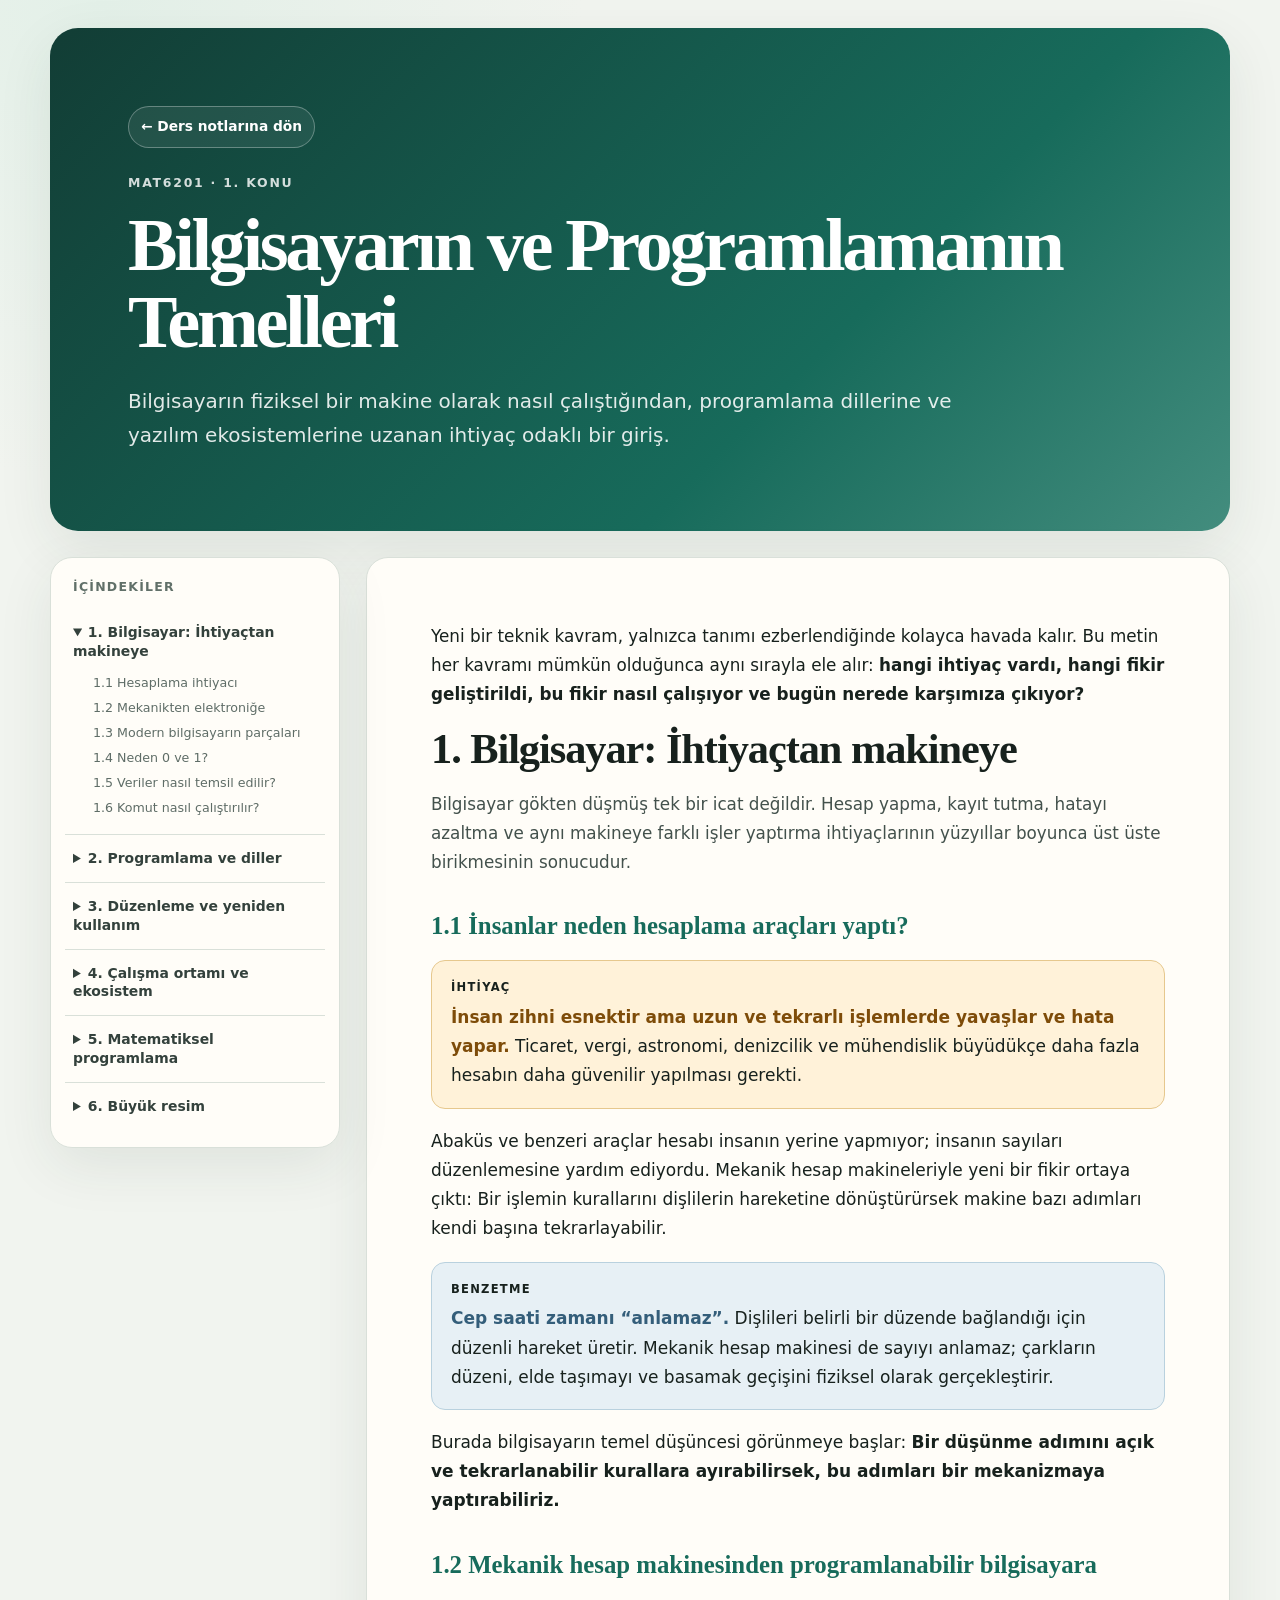
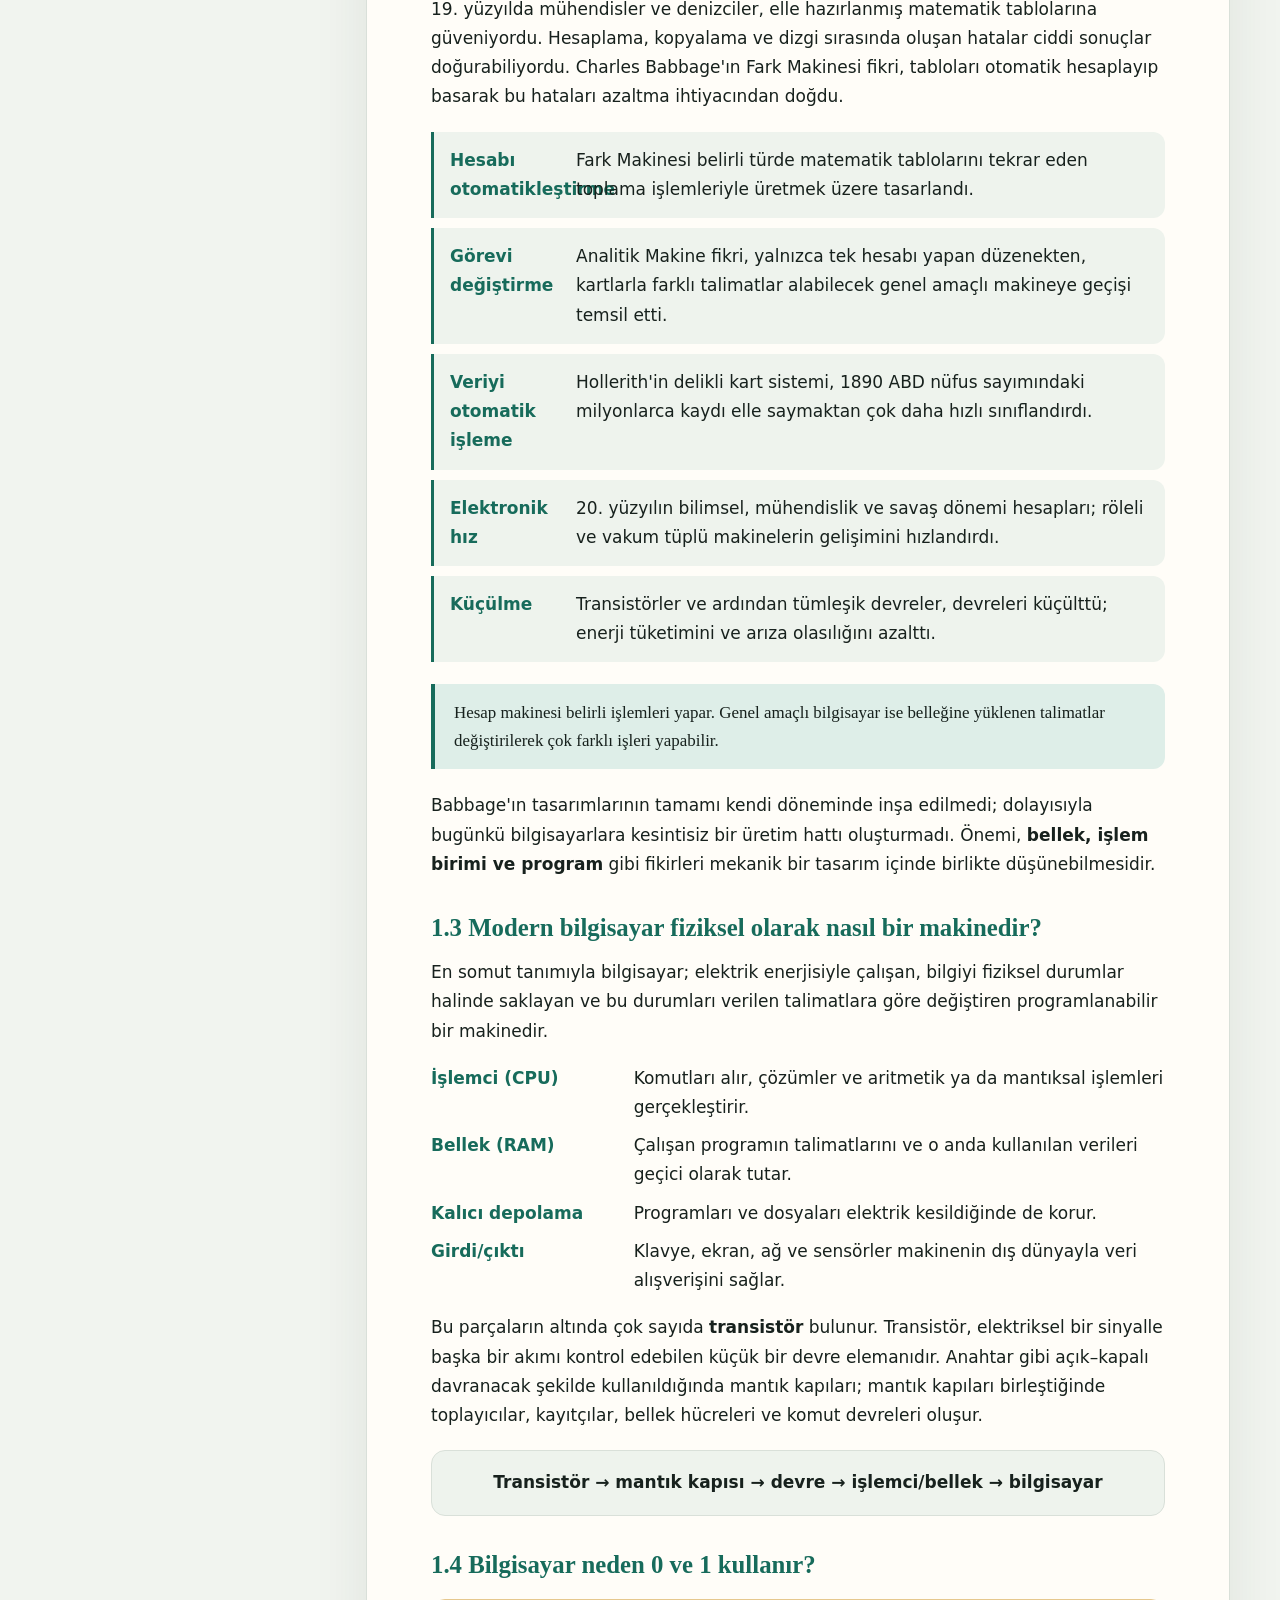
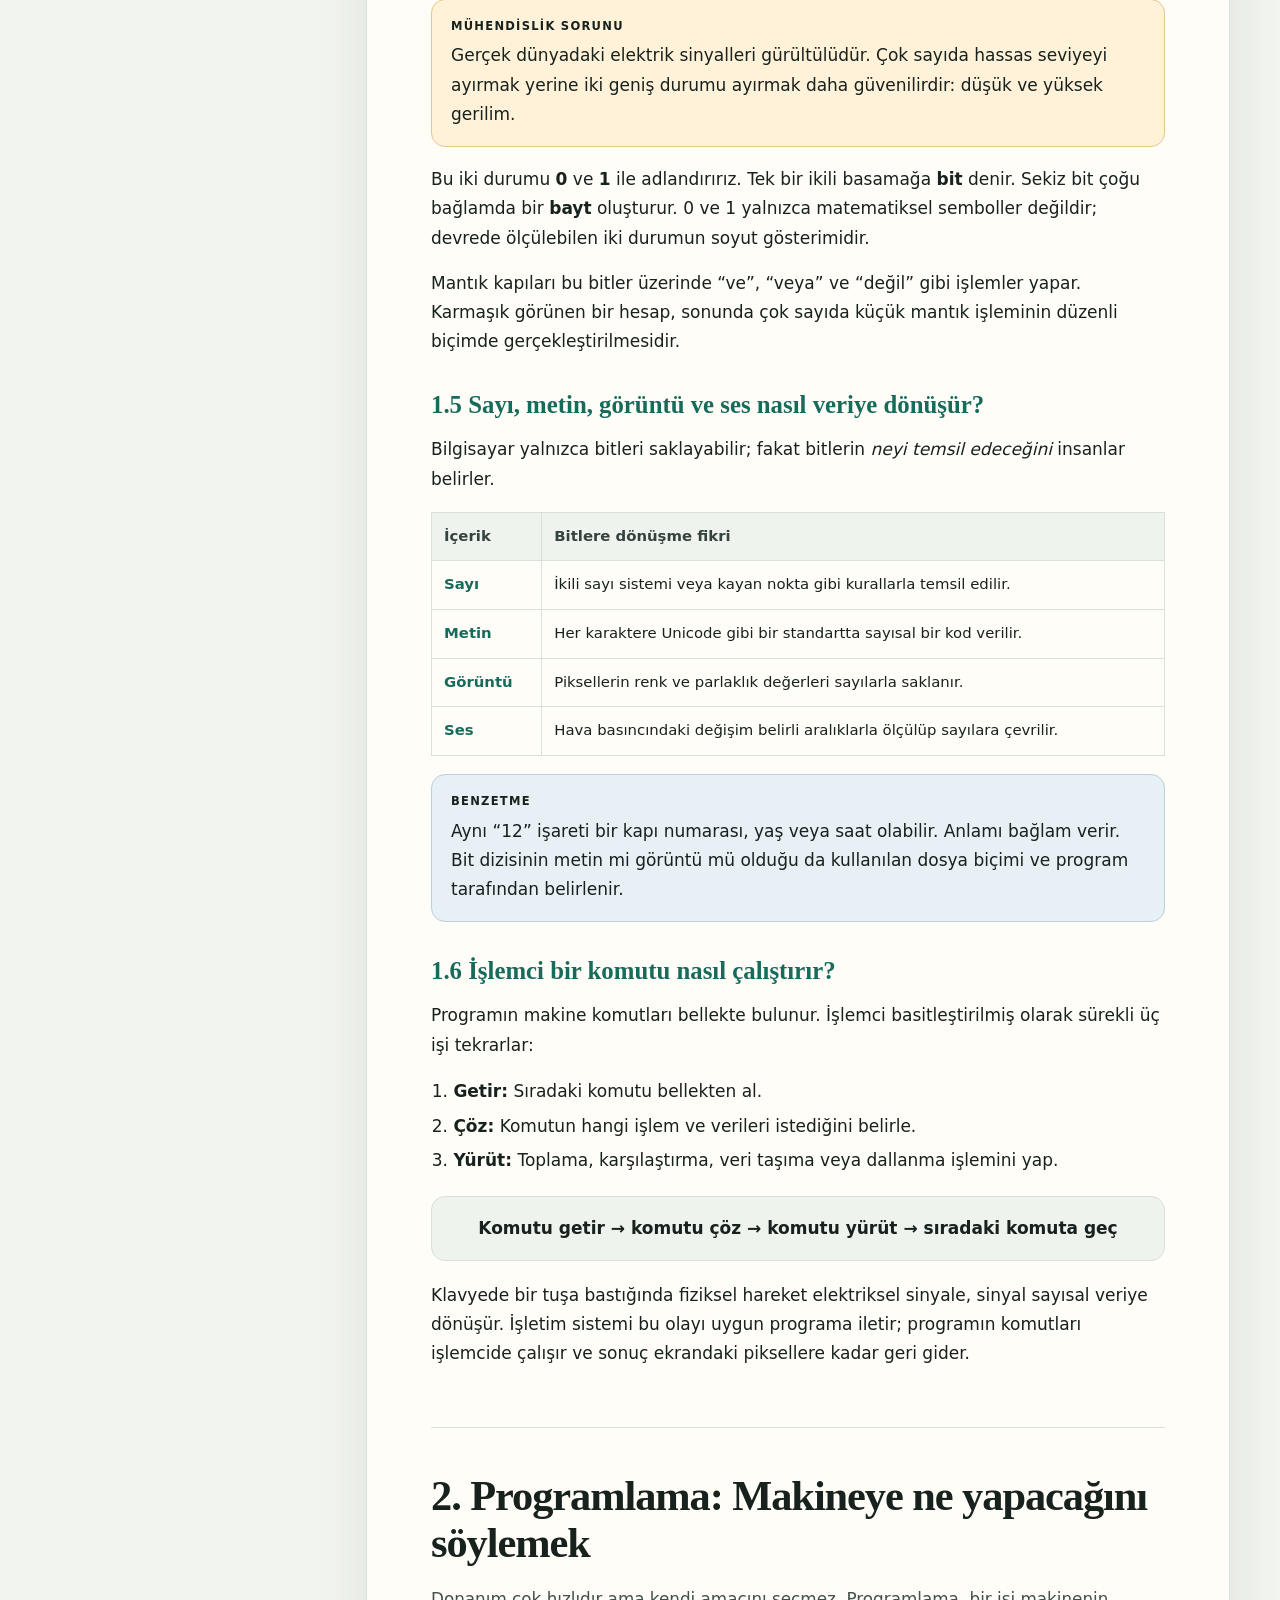
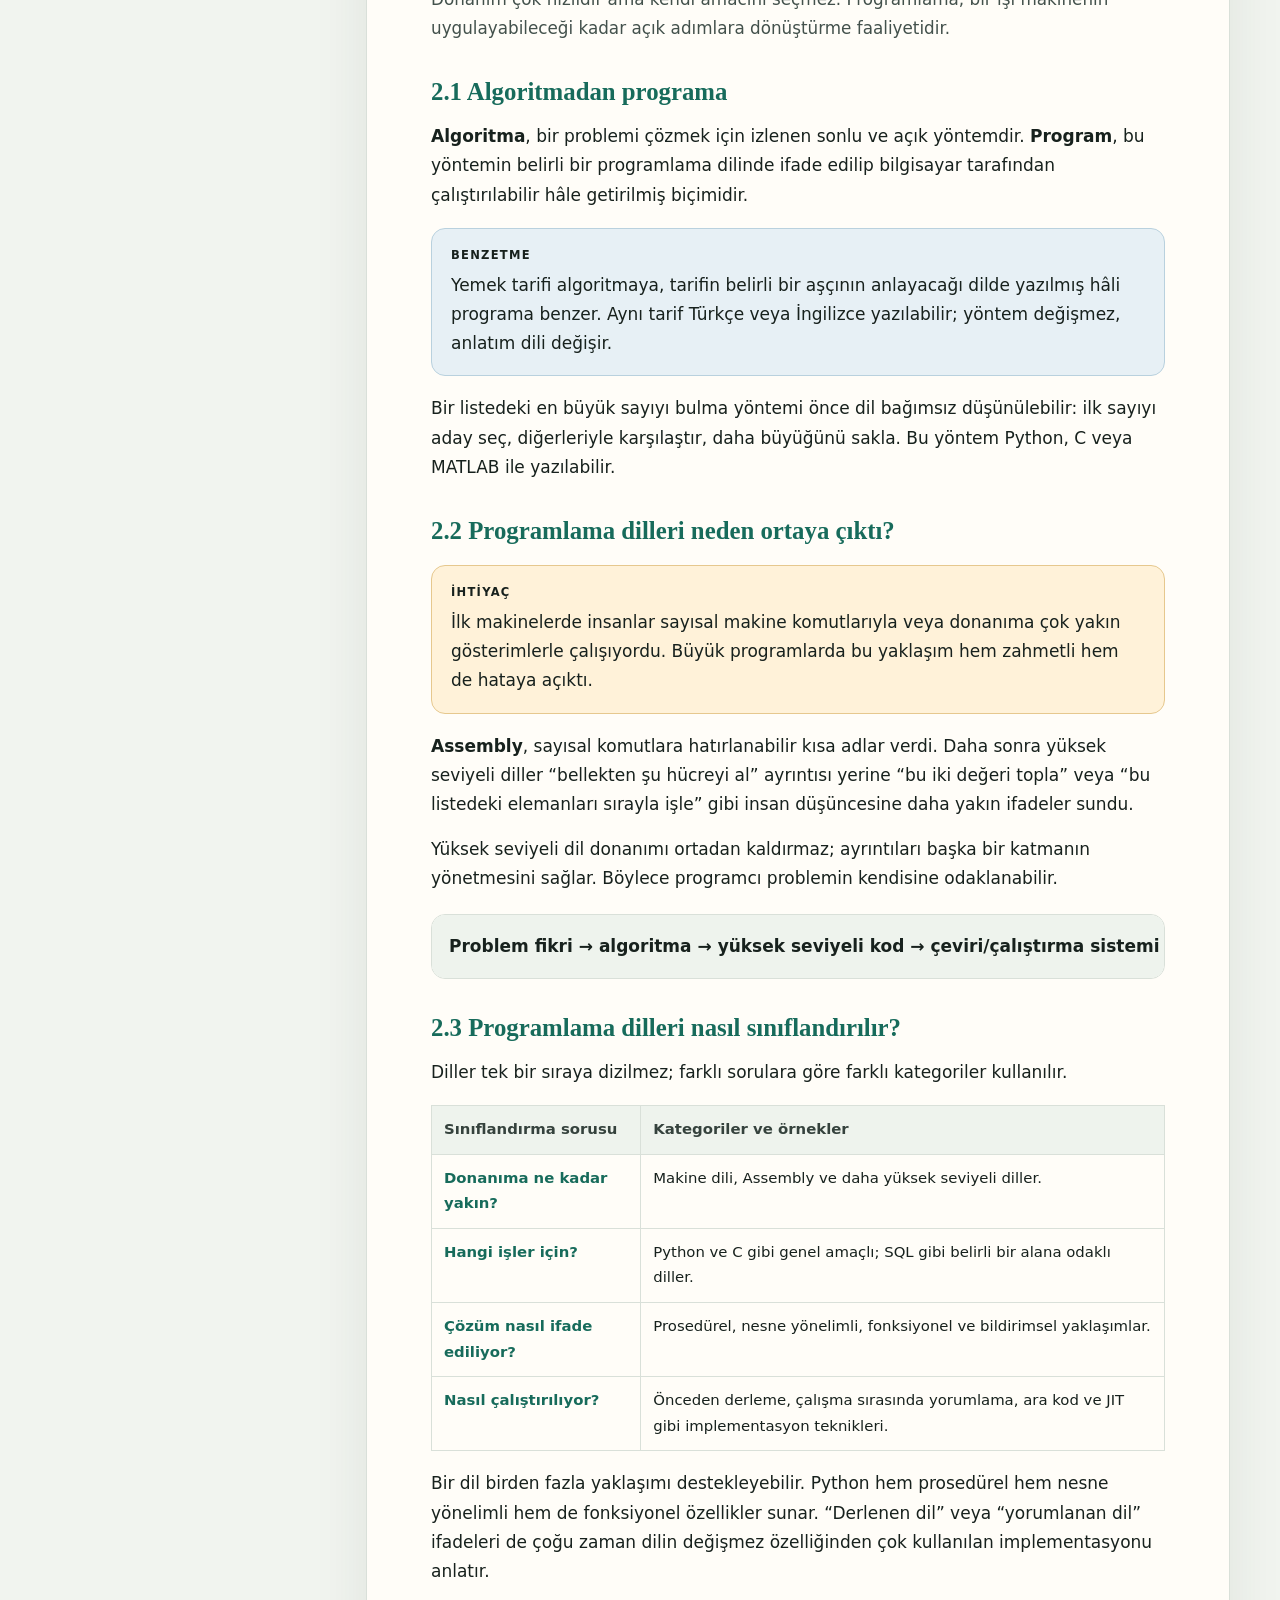
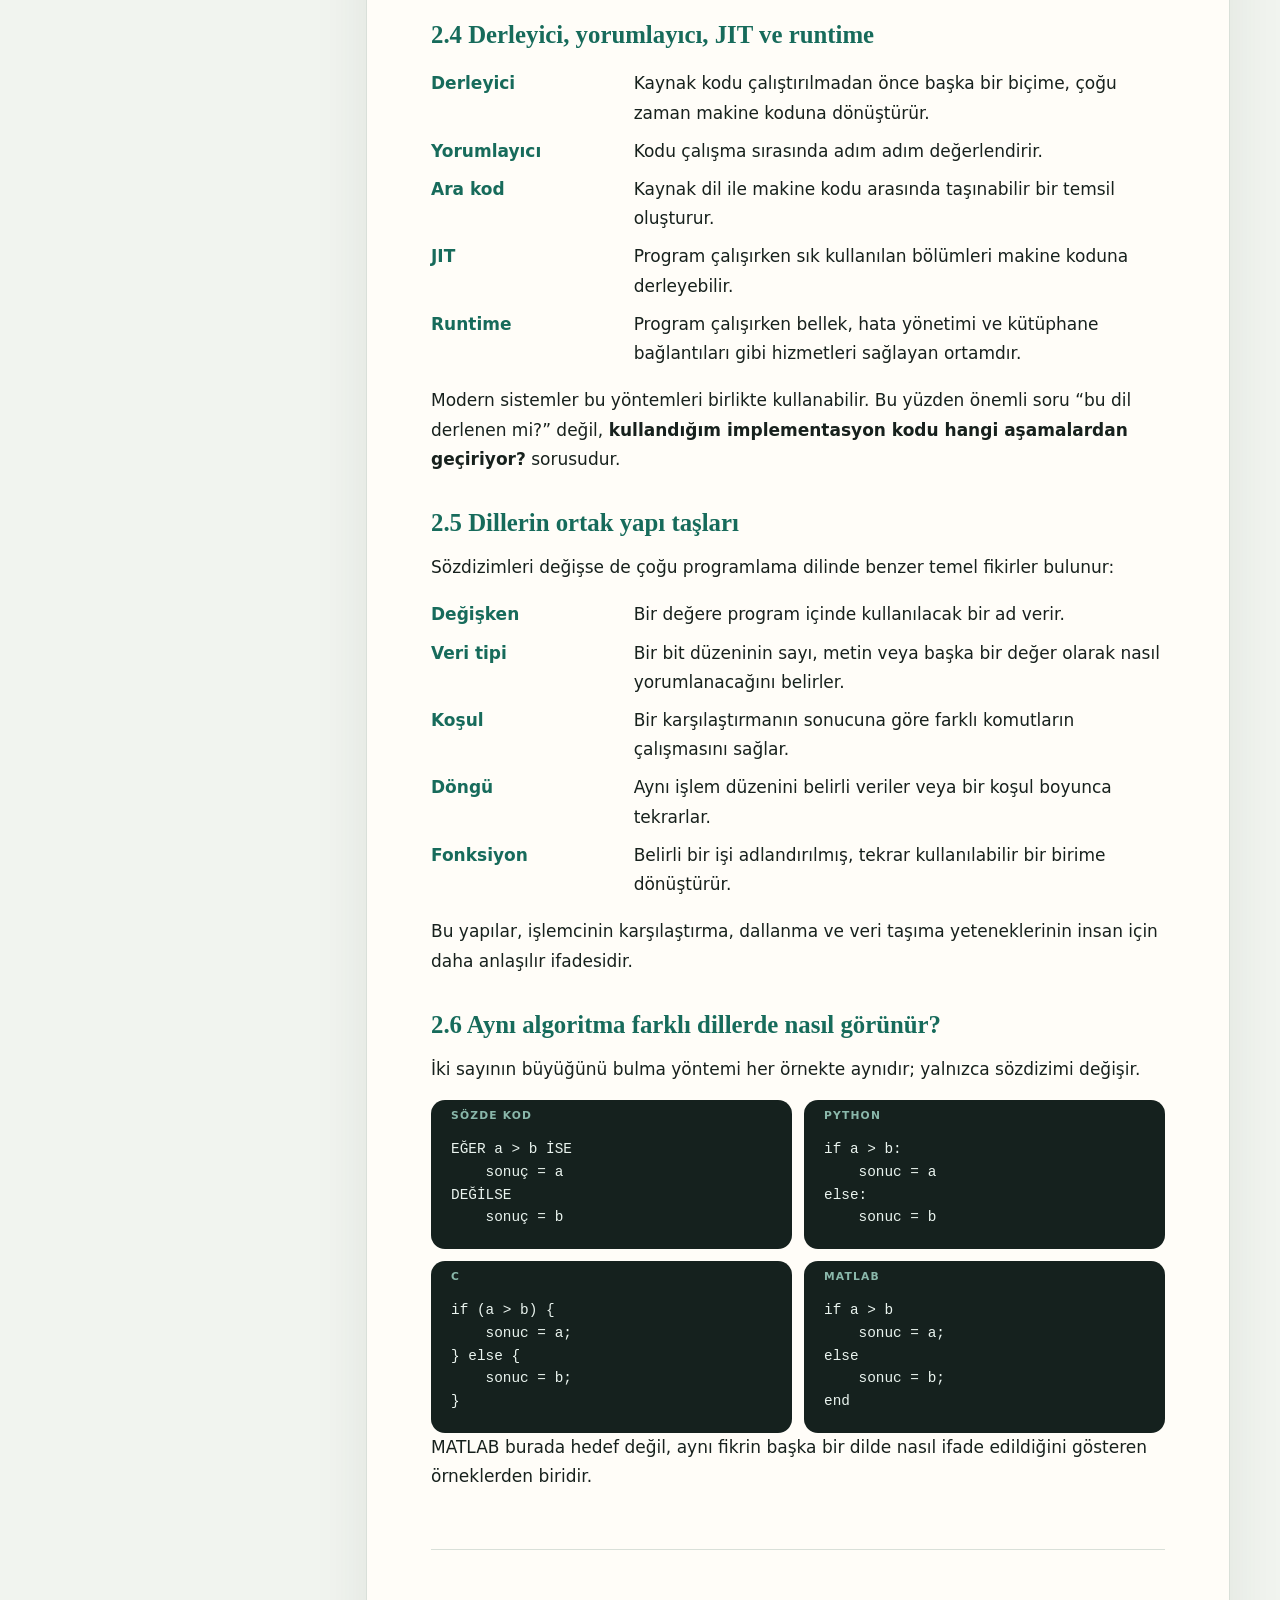
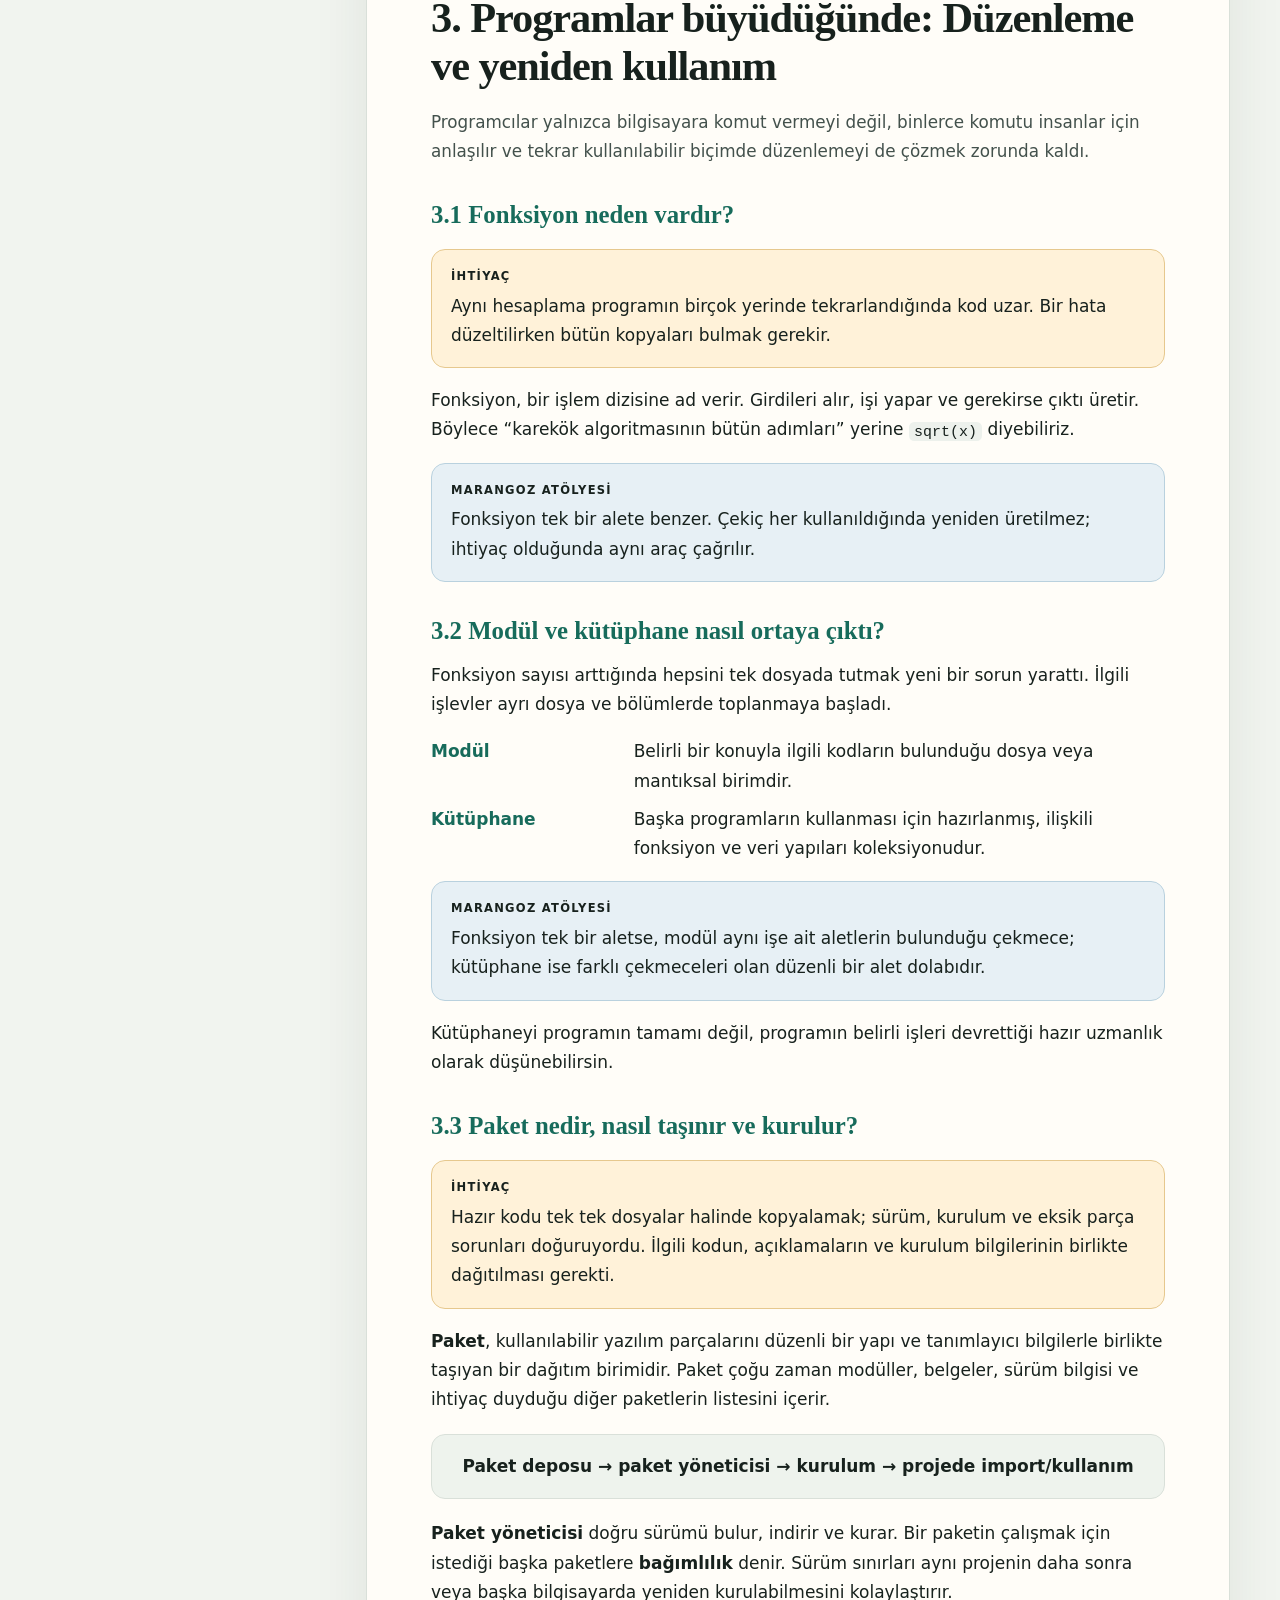
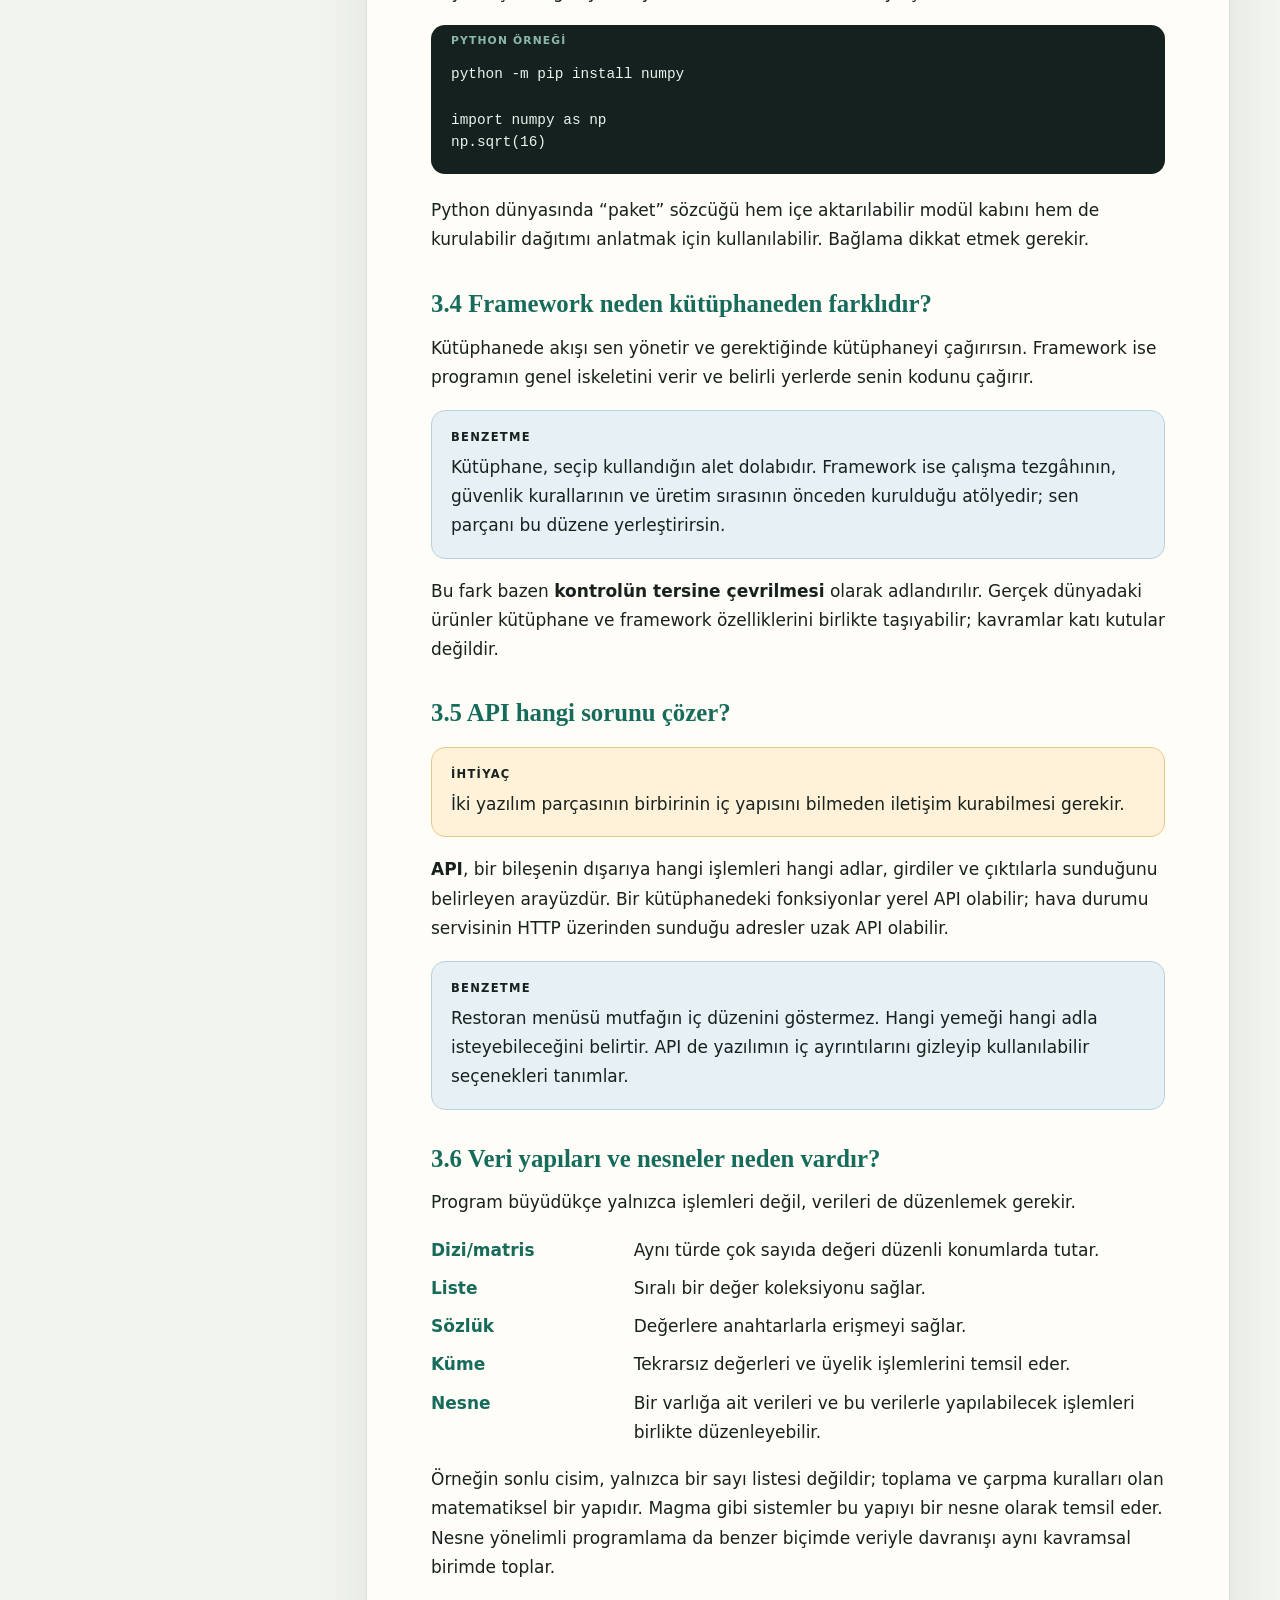
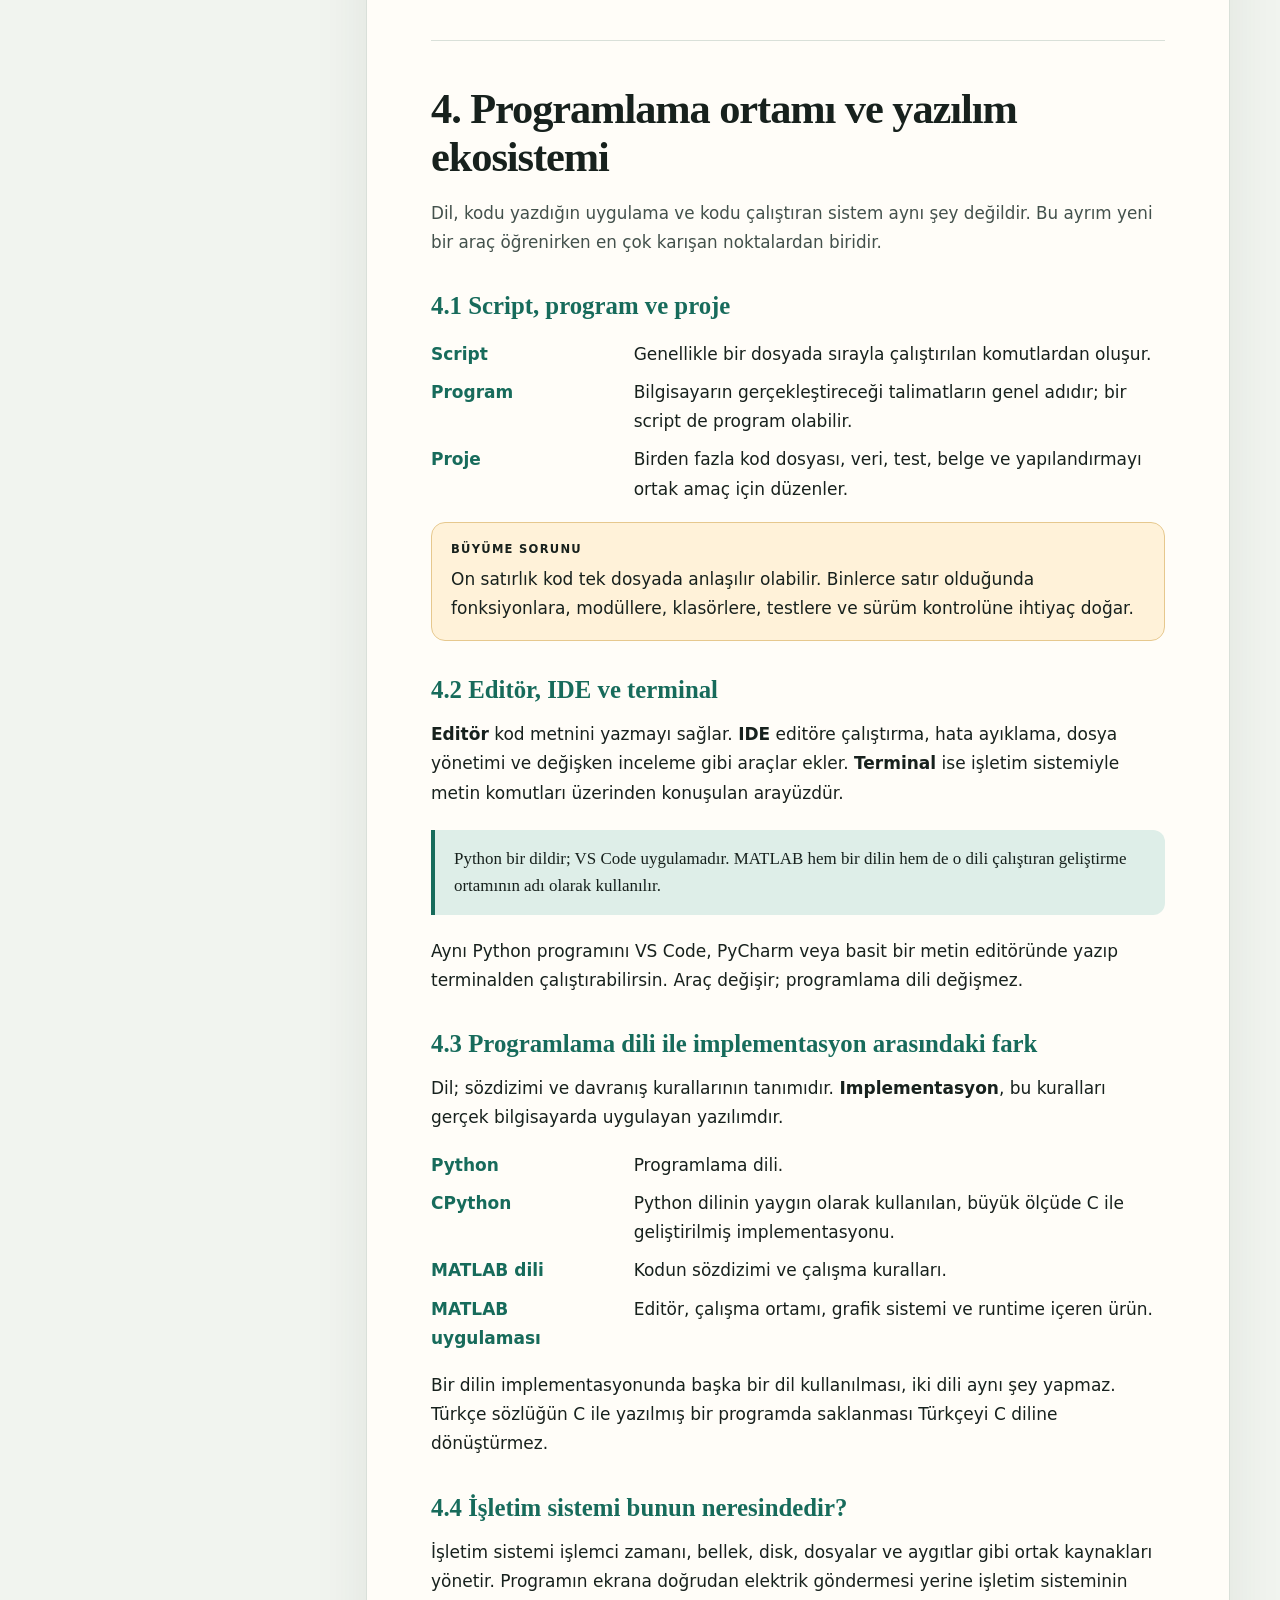
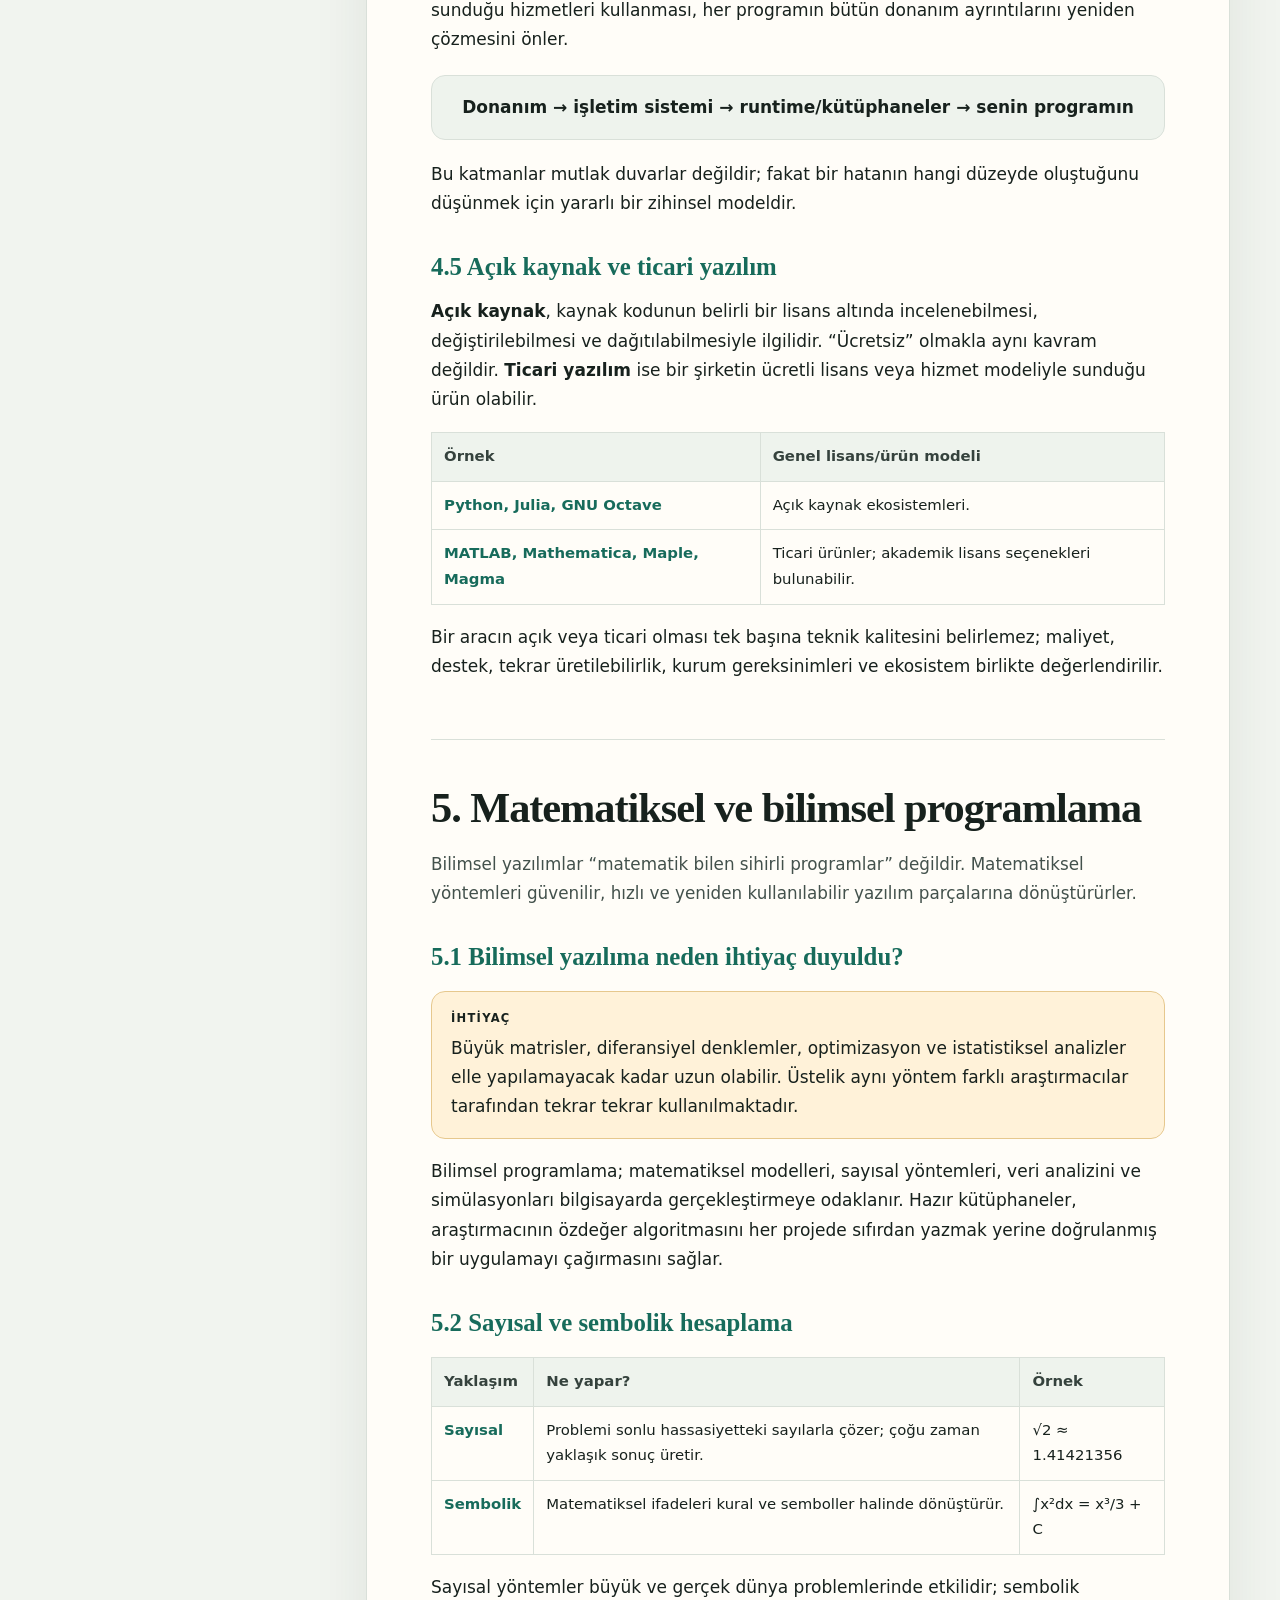
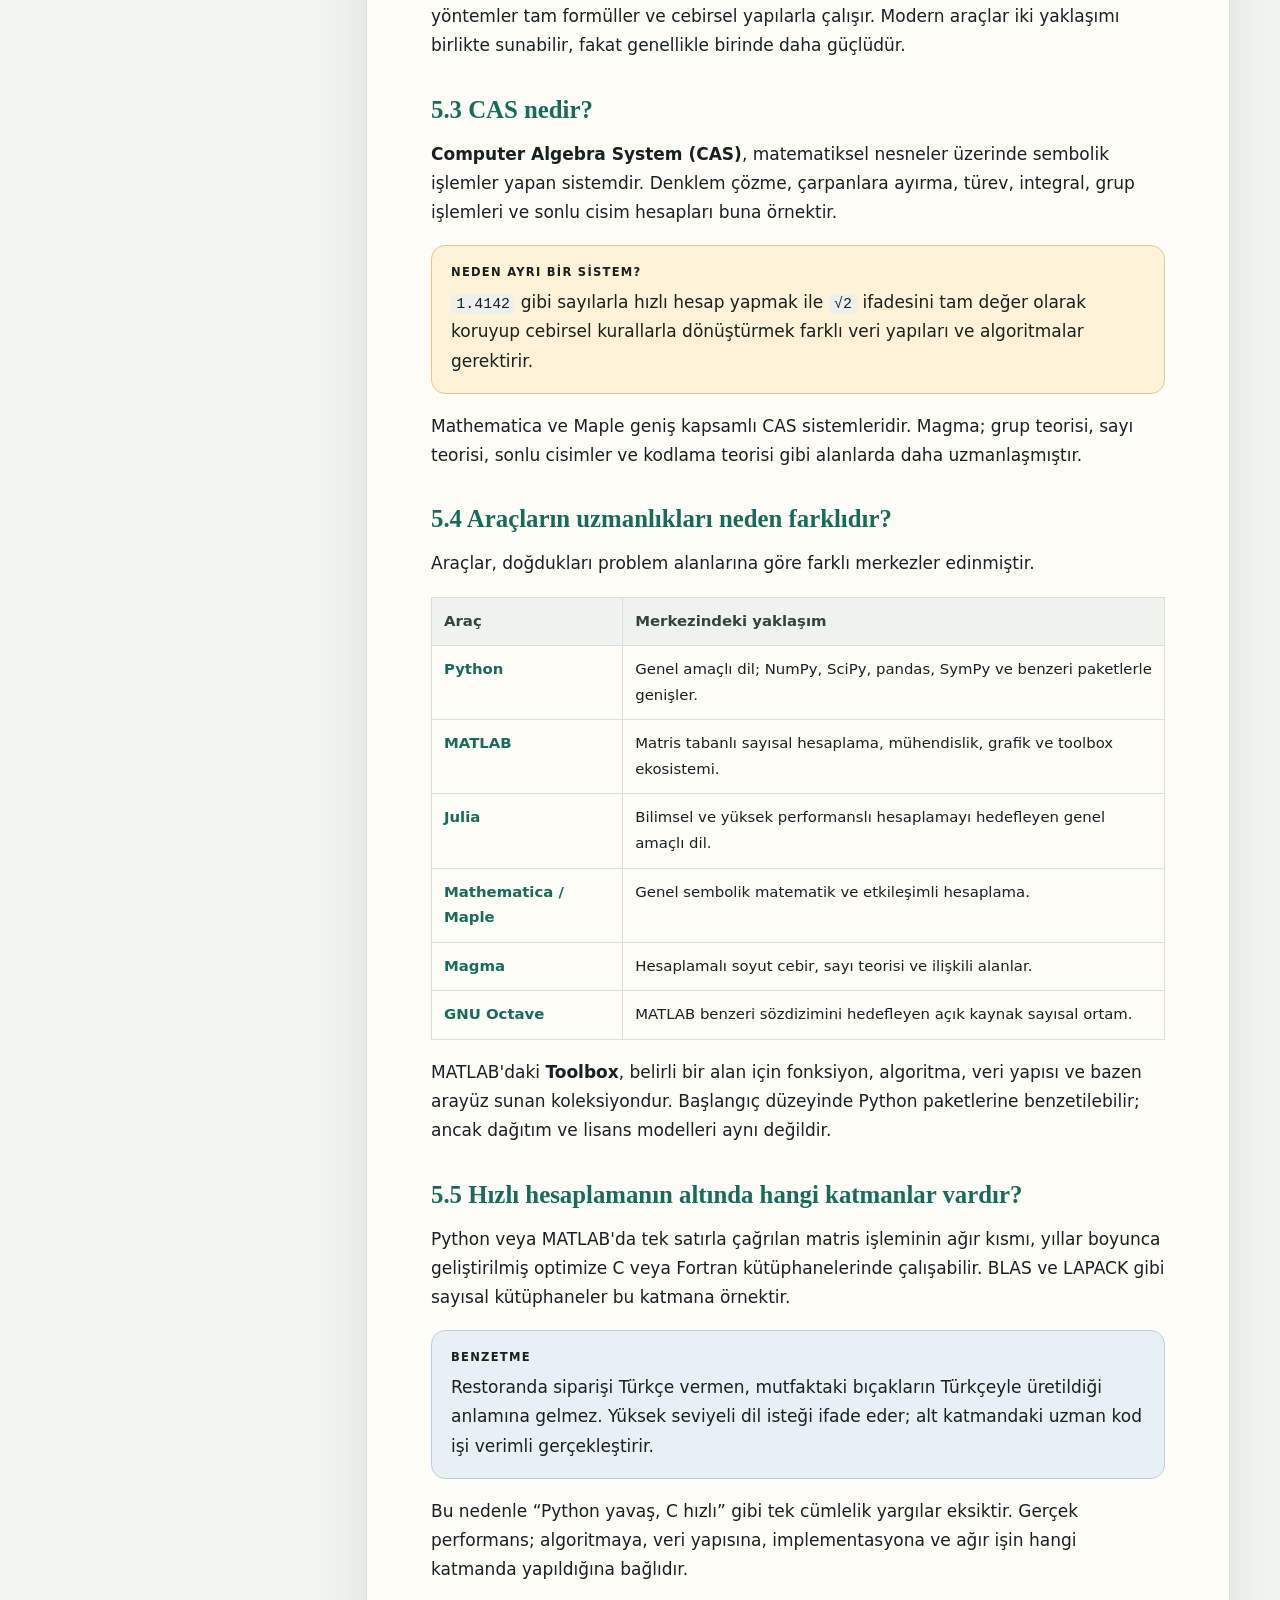
==== commit b5068169: "Temel konuları ihtiyaç odaklı yeniden kurgula" ====
--- a/bilgisayarin-temelleri/index.html
+++ b/bilgisayarin-temelleri/index.html
@@ -3,264 +3,315 @@
 <head>
 <meta charset="utf-8">
 <meta name="viewport" content="width=device-width,initial-scale=1">
-<meta name="description" content="Bilgisayarın somut yapısından programlama dillerine, kütüphanelere ve bilimsel hesaplamaya uzanan temel kavramlar rehberi.">
-<title>Bilgisayarın Temelleri | MAT6201</title>
+<meta name="description" content="Bilgisayarın nasıl çalıştığını, programlamanın neden ortaya çıktığını ve yazılım kavramlarının hangi ihtiyaçları çözdüğünü tarihsel bağlamlarıyla açıklayan temel rehber.">
+<title>Bilgisayarın ve Programlamanın Temelleri | MAT6201</title>
 <style>
-:root{--ink:#17211d;--muted:#617069;--paper:#fffdf8;--wash:#eef3ed;--accent:#176b5b;--soft:#deeee8;--line:#d9e0d9;--code:#15211e}*{box-sizing:border-box}html{scroll-behavior:smooth}body{margin:0;color:var(--ink);background:radial-gradient(circle at 8% 0,#e3f0e8 0,transparent 30rem),#f1f4ef;font:17px/1.72 system-ui,-apple-system,"Segoe UI",sans-serif}.shell{width:min(1160px,calc(100% - 30px));margin:28px auto 70px}.hero{padding:clamp(38px,7vw,80px);border-radius:28px;color:#fff;background:linear-gradient(135deg,#123d35,#176b5b 65%,#438d7e);box-shadow:0 18px 60px #20352d1a}.eyebrow{margin:0 0 14px;font-size:.78rem;font-weight:750;letter-spacing:.14em;text-transform:uppercase;opacity:.78}h1{max-width:900px;margin:0;font:750 clamp(2.3rem,6vw,5rem)/1.03 Georgia,serif;letter-spacing:-.04em}.lead{max-width:780px;margin:24px 0 0;font-size:clamp(1.05rem,2vw,1.25rem);color:#ffffffdf}.layout{display:grid;grid-template-columns:270px minmax(0,1fr);gap:26px;margin-top:26px}nav,main{background:var(--paper);border:1px solid var(--line);border-radius:22px;box-shadow:0 15px 45px #20352d12}nav{position:sticky;top:16px;max-height:calc(100vh - 32px);overflow:auto;padding:20px 16px}nav strong{display:block;margin:0 8px 10px;font-size:.78rem;letter-spacing:.1em;text-transform:uppercase;color:var(--muted)}nav ol{margin:0;padding:0;list-style:none;counter-reset:toc}nav li{counter-increment:toc}nav a{display:grid;grid-template-columns:2em 1fr;gap:5px;padding:6px 8px;border-radius:8px;color:#35433e;text-decoration:none;font-size:.83rem;line-height:1.32}nav a:before{content:counter(toc,decimal-leading-zero);color:#829088}nav a:hover{background:var(--soft);color:var(--accent)}main{padding:clamp(26px,5vw,64px)}section{scroll-margin-top:22px;padding:0 0 34px;margin:0 0 38px;border-bottom:1px solid var(--line)}section:last-child{border:0;margin:0;padding:0}h2{margin:0 0 18px;font:700 clamp(1.55rem,3vw,2.1rem)/1.18 Georgia,serif;letter-spacing:-.02em}h3{margin:28px 0 10px;font-size:1.08rem;color:var(--accent)}p{margin:0 0 16px}ul,ol{padding-left:1.35rem}li{margin:.28rem 0}blockquote{margin:22px 0;padding:15px 19px;border-left:4px solid var(--accent);border-radius:0 12px 12px 0;background:var(--soft);font:1.07rem/1.6 Georgia,serif}pre{position:relative;overflow:auto;margin:18px 0 22px;padding:38px 20px 20px;border-radius:14px;color:#eaf4ef;background:var(--code);font:.92rem/1.58 ui-monospace,Consolas,monospace}pre:before{content:attr(data-lang);position:absolute;top:11px;left:20px;color:#8ab8ab;font:700 .68rem/1 system-ui;letter-spacing:.11em;text-transform:uppercase}code{padding:.12em .35em;border-radius:.35em;background:#edf1ec;font:.88em ui-monospace,Consolas,monospace}pre code{padding:0;color:inherit;background:none;font:inherit}.math{overflow:auto;margin:20px 0;padding:10px;text-align:center;font:italic 1.28rem/1.5 Georgia,serif}.flow{margin:20px 0;padding:17px;border:1px solid var(--line);border-radius:14px;background:var(--wash);text-align:center;font-weight:650}.defs{display:grid;grid-template-columns:minmax(135px,.38fr) 1fr;gap:8px 22px;margin:18px 0}.defs dt{font-weight:750;color:var(--accent)}.defs dd{margin:0}.back-link{display:inline-flex;align-items:center;margin:0 0 24px;padding:8px 12px;border:1px solid #ffffff4d;border-radius:999px;color:#fff;text-decoration:none;font-size:.86rem;font-weight:700;background:#ffffff12}.back-link:hover{background:#ffffff22}.closing{padding:25px;border-radius:16px;background:linear-gradient(135deg,var(--soft),#f2f4e9)}footer{padding:26px 0 0;text-align:center;color:var(--muted);font-size:.82rem}@media(max-width:840px){.layout{grid-template-columns:1fr}nav{position:static;max-height:none}nav ol{columns:2}nav li{break-inside:avoid}}@media(max-width:560px){.shell{width:calc(100% - 18px);margin-top:9px}.hero,main{border-radius:16px}nav{display:none}.defs{grid-template-columns:1fr;gap:0}}@media print{.back-link{display:none}body{background:#fff;font-size:11pt}.shell{width:100%;margin:0}.hero{color:#111;background:none;box-shadow:none;padding:0 0 24px}.lead{color:#333}.layout{display:block}nav{display:none}main{padding:0;border:0;box-shadow:none}pre{white-space:pre-wrap}}
+:root{color-scheme:light;--ink:#17211d;--muted:#617069;--paper:#fffdf8;--wash:#eef3ed;--accent:#176b5b;--soft:#deeee8;--line:#d9e0d9;--code:#15211e;--gold:#a66b18;--gold-soft:#fff2d9;--blue:#345e7a;--blue-soft:#e7f0f5;--shadow:0 18px 55px #20352d16}*{box-sizing:border-box}html{scroll-behavior:smooth}body{margin:0;color:var(--ink);background:radial-gradient(circle at 8% 0,#e3f0e8 0,transparent 30rem),#f1f4ef;font:17px/1.72 system-ui,-apple-system,"Segoe UI",sans-serif}.shell{width:min(1180px,calc(100% - 30px));margin:28px auto 70px}.hero{padding:clamp(38px,7vw,78px);border-radius:28px;color:#fff;background:linear-gradient(135deg,#123d35,var(--accent) 65%,#438d7e);box-shadow:var(--shadow)}.back-link{display:inline-flex;margin:0 0 24px;padding:8px 12px;border:1px solid #ffffff4d;border-radius:999px;color:#fff;text-decoration:none;font-size:.86rem;font-weight:700;background:#ffffff12}.back-link:hover{background:#ffffff22}.eyebrow{margin:0 0 14px;font-size:.78rem;font-weight:800;letter-spacing:.14em;text-transform:uppercase;opacity:.82}h1{max-width:980px;margin:0;font:750 clamp(2.25rem,5.8vw,5rem)/1.03 Georgia,"Times New Roman",serif;letter-spacing:-.045em}.lead{max-width:850px;margin:24px 0 0;font-size:clamp(1.05rem,2vw,1.25rem);color:#ffffffdf}.layout{display:grid;grid-template-columns:290px minmax(0,1fr);gap:26px;margin-top:26px;align-items:start}.toc,main{background:var(--paper);border:1px solid var(--line);border-radius:22px;box-shadow:var(--shadow)}.toc{position:sticky;top:16px;max-height:calc(100vh - 32px);overflow:auto;padding:18px 14px}.toc-title{display:block;margin:0 8px 12px;color:var(--muted);font-size:.78rem;font-weight:800;letter-spacing:.1em;text-transform:uppercase}.toc details{border-top:1px solid var(--line);padding:7px 0}.toc details:first-of-type{border-top:0}.toc summary{cursor:pointer;padding:7px 8px;color:#33413c;font-size:.87rem;font-weight:750;line-height:1.35}.toc summary:hover{color:var(--accent)}.toc ol{margin:2px 0 7px;padding:0 8px 0 28px}.toc li{margin:0}.toc a{display:block;padding:4px 0;color:#5f6d67;text-decoration:none;font-size:.79rem;line-height:1.35}.toc a:hover{color:var(--accent);text-decoration:underline;text-underline-offset:3px}main{padding:clamp(26px,5vw,64px)}.intro{font-size:1.05rem}.chapter{scroll-margin-top:22px;padding:0 0 42px;margin:0 0 44px;border-bottom:1px solid var(--line)}.chapter:last-child{padding-bottom:0;margin-bottom:0;border:0}.chapter>h2{margin:0 0 18px;font:700 clamp(1.75rem,3.6vw,2.65rem)/1.13 Georgia,serif;letter-spacing:-.025em}.chapter-lead{max-width:760px;color:#43514c;font-size:1.05rem}.lesson{scroll-margin-top:24px;margin:34px 0 0}.lesson>h3{margin:0 0 14px;color:var(--accent);font:750 clamp(1.22rem,2.4vw,1.55rem)/1.25 Georgia,serif}.lesson h4{margin:24px 0 8px;color:#34433d;font-size:1rem}p{margin:0 0 16px}ul,ol{padding-left:1.4rem}li{margin:.35rem 0}blockquote{margin:22px 0;padding:15px 19px;border-left:4px solid var(--accent);border-radius:0 12px 12px 0;background:var(--soft);font:1.06rem/1.62 Georgia,serif}.why,.analogy,.note{margin:18px 0;padding:17px 19px;border-radius:14px}.why{border:1px solid #e6c88e;background:var(--gold-soft)}.why strong{color:#7e4c09}.analogy{border:1px solid #b9d1de;background:var(--blue-soft)}.analogy strong{color:var(--blue)}.note{border:1px solid var(--line);background:var(--wash)}.label{display:block;margin-bottom:5px;font-size:.72rem;font-weight:850;letter-spacing:.11em;text-transform:uppercase}.flow{overflow:auto;margin:20px 0;padding:17px;border:1px solid var(--line);border-radius:14px;background:var(--wash);text-align:center;font-weight:700;white-space:nowrap}.timeline{display:grid;gap:10px;margin:20px 0}.event{display:grid;grid-template-columns:110px 1fr;gap:16px;padding:14px 16px;border-left:3px solid var(--accent);background:var(--wash);border-radius:0 12px 12px 0}.event strong{color:var(--accent)}.defs{display:grid;grid-template-columns:minmax(145px,.34fr) 1fr;gap:9px 22px;margin:18px 0}.defs dt{font-weight:800;color:var(--accent)}.defs dd{margin:0}.compare{width:100%;border-collapse:collapse;margin:18px 0;font-size:.93rem}.compare th,.compare td{padding:11px 12px;border:1px solid var(--line);text-align:left;vertical-align:top}.compare th{background:var(--wash);color:#35423d}.compare td:first-child{font-weight:750;color:var(--accent)}pre{position:relative;overflow:auto;margin:18px 0 22px;padding:38px 20px 20px;border-radius:14px;color:#eaf4ef;background:var(--code);font:.9rem/1.58 ui-monospace,SFMono-Regular,Consolas,monospace}pre:before{content:attr(data-lang);position:absolute;top:11px;left:20px;color:#8ab8ab;font:700 .67rem/1 system-ui;letter-spacing:.11em;text-transform:uppercase}code{padding:.12em .35em;border-radius:.35em;background:#edf1ec;font:.88em ui-monospace,SFMono-Regular,Consolas,monospace}pre code{padding:0;color:inherit;background:none;font:inherit}.code-grid{display:grid;grid-template-columns:1fr 1fr;gap:12px}.code-grid pre{margin:0}.sources{margin-top:34px;padding:22px;border-radius:15px;background:var(--wash);font-size:.88rem}.sources h3{margin:0 0 10px;color:#35433e}.sources a{color:var(--accent)}footer{padding:26px 0 0;text-align:center;color:var(--muted);font-size:.82rem}@media(max-width:860px){.layout{grid-template-columns:1fr}.toc{position:static;max-height:none}.toc details:not([open]){padding-bottom:7px}}@media(max-width:600px){.shell{width:calc(100% - 18px);margin-top:9px}.hero,main,.toc{border-radius:16px}.hero{padding:36px 24px}.layout{gap:12px}.toc{padding:14px}.code-grid{grid-template-columns:1fr}.event{grid-template-columns:1fr;gap:2px}.defs{grid-template-columns:1fr;gap:1px}.compare{display:block;overflow-x:auto;font-size:.85rem}main{padding:28px 24px}.flow{text-align:left}}@media print{body{background:#fff;font-size:11pt}.shell{width:100%;margin:0}.hero{color:#111;background:none;box-shadow:none;border:0;padding:0 0 24px}.lead{color:#333}.back-link,.toc{display:none}.layout{display:block}main{padding:0;border:0;box-shadow:none}.chapter{break-before:page}.chapter:first-child{break-before:auto}pre{white-space:pre-wrap}}
+.layout,.toc,main{min-width:0}.toc ol{list-style:none}
 </style>
 </head>
 <body>
 <div class="shell">
-<header class="hero"><a class="back-link" href="../">← Ders notlarına dön</a><p class="eyebrow">MAT6201 · 1. konu</p><h1>Bilgisayarın Temelleri</h1><p class="lead">Dilden uygulamaya, kütüphaneden bilimsel hesaplamaya: programlama dili, derleyici, algoritma, paket, CAS ve daha fazlasını tek bir zihinsel modelde buluşturan bir giriş.</p></header>
+<header class="hero">
+<a class="back-link" href="../">← Ders notlarına dön</a>
+<p class="eyebrow">MAT6201 · 1. konu</p>
+<h1>Bilgisayarın ve Programlamanın Temelleri</h1>
+<p class="lead">Bilgisayarın fiziksel bir makine olarak nasıl çalıştığından, programlama dillerine ve yazılım ekosistemlerine uzanan ihtiyaç odaklı bir giriş.</p>
+</header>
 <div class="layout">
-<nav aria-label="İçindekiler"><strong>İçindekiler</strong><ol>
-<li><a href="#s0">Bilgisayar nedir?</a></li><li><a href="#s1">Bilgisayar ne anlar?</a></li><li><a href="#s2">Programlama dili</a></li><li><a href="#s3">MATLAB bir program mı?</a></li><li><a href="#s4">Dilin implementasyonu</a></li><li><a href="#s5">Derleyici ve yorumlayıcı</a></li><li><a href="#s6">Yüksek seviyeli dil</a></li><li><a href="#s7">Algoritma</a></li><li><a href="#s8">Kütüphane</a></li><li><a href="#s9">Fonksiyon</a></li><li><a href="#s10">Paket</a></li><li><a href="#s11">Modül</a></li><li><a href="#s12">Toolbox</a></li><li><a href="#s13">Framework</a></li><li><a href="#s14">API</a></li><li><a href="#s15">Bilimsel programlama</a></li><li><a href="#s16">Sayısal hesaplama</a></li><li><a href="#s17">Sembolik hesaplama</a></li><li><a href="#s18">CAS</a></li><li><a href="#s19">MATLAB ve Magma</a></li><li><a href="#s20">Python ekosistemi</a></li><li><a href="#s21">Veri yapısı</a></li><li><a href="#s22">Nesne</a></li><li><a href="#s23">Script ve program</a></li><li><a href="#s24">IDE</a></li><li><a href="#s25">Terminal</a></li><li><a href="#s26">İşletim sistemi</a></li><li><a href="#s27">Açık kaynak ve ticari</a></li><li><a href="#s28">GNU Octave</a></li><li><a href="#s29">Fortran</a></li><li><a href="#s30">Bütün katmanlar</a></li><li><a href="#s31">MATLAB'ın katmanları</a></li><li><a href="#s32">Öğrenme sırası</a></li>
-</ol></nav>
+<nav class="toc" aria-label="İçindekiler">
+<strong class="toc-title">İçindekiler</strong>
+<details open><summary>1. Bilgisayar: İhtiyaçtan makineye</summary><ol>
+<li><a href="#s1-1">1.1 Hesaplama ihtiyacı</a></li><li><a href="#s1-2">1.2 Mekanikten elektroniğe</a></li><li><a href="#s1-3">1.3 Modern bilgisayarın parçaları</a></li><li><a href="#s1-4">1.4 Neden 0 ve 1?</a></li><li><a href="#s1-5">1.5 Veriler nasıl temsil edilir?</a></li><li><a href="#s1-6">1.6 Komut nasıl çalıştırılır?</a></li>
+</ol></details>
+<details><summary>2. Programlama ve diller</summary><ol>
+<li><a href="#s2-1">2.1 Algoritmadan programa</a></li><li><a href="#s2-2">2.2 Diller neden doğdu?</a></li><li><a href="#s2-3">2.3 Diller nasıl sınıflanır?</a></li><li><a href="#s2-4">2.4 Derleyici ve yorumlayıcı</a></li><li><a href="#s2-5">2.5 Ortak yapı taşları</a></li><li><a href="#s2-6">2.6 Aynı algoritma, farklı diller</a></li>
+</ol></details>
+<details><summary>3. Düzenleme ve yeniden kullanım</summary><ol>
+<li><a href="#s3-1">3.1 Fonksiyon</a></li><li><a href="#s3-2">3.2 Modül ve kütüphane</a></li><li><a href="#s3-3">3.3 Paket ve bağımlılık</a></li><li><a href="#s3-4">3.4 Framework</a></li><li><a href="#s3-5">3.5 API</a></li><li><a href="#s3-6">3.6 Veri yapıları ve nesneler</a></li>
+</ol></details>
+<details><summary>4. Çalışma ortamı ve ekosistem</summary><ol>
+<li><a href="#s4-1">4.1 Script, program ve proje</a></li><li><a href="#s4-2">4.2 Editör, IDE ve terminal</a></li><li><a href="#s4-3">4.3 Dil ve implementasyon</a></li><li><a href="#s4-4">4.4 İşletim sistemi</a></li><li><a href="#s4-5">4.5 Açık kaynak ve ticari yazılım</a></li>
+</ol></details>
+<details><summary>5. Matematiksel programlama</summary><ol>
+<li><a href="#s5-1">5.1 Neden bilimsel yazılım?</a></li><li><a href="#s5-2">5.2 Sayısal ve sembolik hesaplama</a></li><li><a href="#s5-3">5.3 CAS</a></li><li><a href="#s5-4">5.4 Araçların uzmanlıkları</a></li><li><a href="#s5-5">5.5 Performansın alt katmanları</a></li>
+</ol></details>
+<details><summary>6. Büyük resim</summary><ol>
+<li><a href="#s6-1">6.1 Tek işlem, bütün katmanlar</a></li><li><a href="#s6-2">6.2 Zihinsel model</a></li>
+</ol></details>
+</nav>
 <main>
-<p>Bilgisayarla bilimsel veya matematiksel bir çalışma yapmaya başladığında karşına çok sayıda kavram çıkar: programlama dili, uygulama, paket, kütüphane, toolbox, derleyici, yorumlayıcı, algoritma, sayısal hesaplama, sembolik hesaplama, MATLAB, Python, C, Magma… Bunların hepsi birbirine bağlıdır ama aynı şeyi ifade etmez. Temel resmi kurduğunda yeni bir yazılım veya dil gördüğünde onun ne olduğunu çok daha kolay anlayabilirsin.</p>
-
-<section id="s0"><h2>1. Bilgisayar nedir? Nasıl bir makinedir?</h2>
-<p>En somut tanımıyla <strong>bilgisayar; elektrik enerjisiyle çalışan, fiziksel parçaları belirli bir düzende birbirine bağlanmış, bilgiyi saklayabilen ve verilen talimatlara göre dönüştürebilen bir makinedir.</strong></p>
-<p>Bir çamaşır makinesi de elektrikli bir makinedir; fakat temel görevi baştan bellidir. Bilgisayarı farklı kılan, <strong>programlanabilir</strong> olmasıdır. Aynı fiziksel makine, içine farklı talimatlar yüklendiğinde hesap makinesi, daktilo, müzik çalar, çizim aracı, haberleşme sistemi veya bilimsel simülasyon aracı olabilir. Bu nedenle bilgisayar yalnızca “hesap yapan” değil, <strong>genel amaçlı ve programlanabilir bir bilgi işleme makinesi</strong>dir.</p>
-
-<h3>Fiziksel olarak içinde ne vardır?</h3>
-<p>Modern bir bilgisayarın en temel yapı taşı <strong>transistör</strong>dür. Transistörü, elektrik akımını açıp kapatabilen çok küçük ve çok hızlı bir anahtar gibi düşünebilirsin. Bir transistör tek başına pek bir şey yapmaz. Fakat çok sayıda transistör belirli biçimlerde bağlandığında mantık kapıları; mantık kapıları birleştiğinde toplama, karşılaştırma, veri saklama ve komut yürütme devreleri oluşur.</p>
-<dl class="defs"><dt>İşlemci (CPU)</dt><dd>Talimatları sırayla alır, yorumlar ve gerekli aritmetik ya da mantıksal işlemleri yaptırır.</dd><dt>Bellek (RAM)</dt><dd>Çalışan programın talimatlarını ve o anda kullanılan verileri elektriksel durumlar halinde geçici olarak tutar.</dd><dt>Kalıcı depolama</dt><dd>Programları ve dosyaları elektrik kesildiğinde de korunacak biçimde SSD veya benzeri aygıtlarda saklar.</dd><dt>Girdi/çıktı aygıtları</dt><dd>Klavye, fare, ekran, ağ bağlantısı ve sensörler makinenin dış dünyayla veri alışverişini sağlar.</dd></dl>
-<p>Bugün bir işlemcinin içinde milyarlarca transistör bulunabilir. Bunlar rastgele yerleştirilmiş anahtarlar değildir; katman katman düzenlenmiş devrelerdir. En altta elektriksel durumlar, onların üzerinde mantık işlemleri, daha yukarıda makine komutları ve en üstte kullandığımız programlar vardır.</p>
-
-<h3>Neden 0 ve 1?</h3>
-<p>Elektronik devrede iki durumu birbirinden güvenilir biçimde ayırmak kolaydır: örneğin düşük ve yüksek gerilim. Bu iki fiziksel durumu <strong>0</strong> ve <strong>1</strong> ile gösteririz. “Bilgisayar yalnızca 0 ve 1 anlar.” sözü bu nedenle söylenir. Buradaki 0 ve 1 soyut sayı olmanın yanında, devredeki iki farklı fiziksel durumu temsil eder.</p>
-<p>Metin, resim veya ses de sonunda bu iki durumdan oluşan bit dizileriyle temsil edilir. Bilgisayar bir resmin “güzel”, bir kelimenin “anlamlı” olduğunu kendiliğinden bilmez; bunları belirlenmiş kurallara göre kodlanmış veriler olarak işler.</p>
-
-<h3>Somut bir işlem nasıl gerçekleşir?</h3>
-<p>Klavyede bir tuşa bastığını düşün. Klavye bu olayı elektriksel bir sinyale dönüştürür. İşletim sistemi sinyali hangi tuşa bastığın bilgisi olarak yorumlar. Çalışan program bu bilgiyi belleğe alır; işlemci programdaki talimatlara göre ne yapılacağını belirler; ekran kartı ve ekran da sonucu ışıklı pikseller halinde gösterir.</p>
-<div class="flow">Fiziksel hareket → elektriksel sinyal → sayısal veri → program talimatları → elektriksel işlem → görünen sonuç</div>
-<p>Yani ekranda gördüğün tek bir harfin arkasında bile fizik, elektronik devreler, veri gösterimleri ve yazılım katmanları birlikte çalışır.</p>
-
-<h3>Bu makineye neden ihtiyaç duyduk?</h3>
-<p>Bilgisayar tek bir anda icat edilmedi. İnsanlar yüzyıllar boyunca aynı temel sorunla karşılaştı: <strong>uzun, tekrarlı hesapları ve büyük miktardaki bilgiyi daha hızlı, düzenli ve daha az hatayla işlemek.</strong></p>
-<ol>
-<li><strong>Hesabı kolaylaştırmak:</strong> Abaküs gibi araçlar insanın yaptığı hesabı destekliyordu. 17. yüzyılda geliştirilen mekanik hesap makineleri, dişliler ve çarklarla toplama gibi işlemleri makineye yaptırmaya başladı.</li>
-<li><strong>Tekrarlı hesapları otomatikleştirmek:</strong> 19. yüzyılda bilim, denizcilik ve mühendislikte kullanılan matematik tabloları insanlar tarafından hazırlanıyor ve hata içerebiliyordu. Charles Babbage, bu tabloları otomatik hesaplayıp basacak <em>Fark Makinesi</em>ni bu soruna karşı tasarladı.</li>
-<li><strong>Makineye farklı görevler verebilmek:</strong> Babbage'ın daha sonraki <em>Analitik Makine</em> tasarımı, yalnızca tek bir hesabı yapan mekanik düzenekten genel amaçlı hesaplamaya geçiş fikrini taşıyordu: veriler, işlemler, bellek ve makineye ne yapacağını bildiren talimatlar birbirinden ayrılacaktı.</li>
-<li><strong>Büyük miktarda veriyi işlemek:</strong> Herman Hollerith'in delikli kart sistemi, 1890 ABD nüfus sayımındaki kayıtların daha hızlı işlenmesine yardımcı oldu. Böylece hesap makinelerinin yanında veri işleme makineleri de önem kazandı.</li>
-<li><strong>Çok daha yüksek hız:</strong> 20. yüzyılda bilimsel hesaplar, mühendislik, savaş dönemindeki balistik tablolar ve şifre çözme gibi ihtiyaçlar elektromekanik ve elektronik makinelerin gelişimini hızlandırdı. ENIAC gibi erken elektronik bilgisayarlarda çok sayıda vakum tüpü kullanılıyordu.</li>
-<li><strong>Küçülmek ve güvenilirleşmek:</strong> Transistörler vakum tüplerine göre daha küçük, daha az enerji tüketen ve daha güvenilir devreler kurulmasını sağladı. Ardından tümleşik devreler çok sayıda transistörü tek bir çip üzerinde topladı; oda büyüklüğündeki makineler zamanla masaüstüne, cebe ve gündelik nesnelerin içine girdi.</li>
-</ol>
-<blockquote>Bilgisayarın tarihi, “insan düşüncesinin yerini alan bir makine” yapma tarihinden çok; belirli ve tekrarlanabilir işlemleri insandan daha hızlı, düzenli ve hatasız gerçekleştirecek bir makine geliştirme tarihidir.</blockquote>
-
-<h3>Bilgisayarın yaptığı işi nasıl özetleyebiliriz?</h3>
-<p>Bütün bu fiziksel ve tarihsel ayrıntıları dört temel işlevde toplayabiliriz:</p>
-<dl class="defs"><dt>Girdi</dt><dd>Klavye, fare, sensör, ağ veya bir dosya aracılığıyla veri alınır.</dd><dt>Saklama</dt><dd>Veriler ve talimatlar geçici ya da kalıcı bellekte tutulur.</dd><dt>İşleme</dt><dd>İşlemci, programın talimatlarını izleyerek veriler üzerinde aritmetik ve mantıksal işlemler yapar.</dd><dt>Çıktı</dt><dd>Sonuç ekranda gösterilir, dosyaya yazılır, bir aygıtı hareket ettirir veya başka bir sisteme gönderilir.</dd></dl>
-<div class="flow">Girdi → Saklama ↔ İşleme → Çıktı</div>
-<p>Bu noktada iki temel kavramı ayırabiliriz: <strong>donanım</strong>, makinenin işlemci, bellek, disk ve ekran gibi fiziksel parçalarıdır; <strong>yazılım</strong> ise bu fiziksel düzene hangi işlemleri hangi sırayla yapacağını söyleyen talimatlardır.</p>
-<p>Şimdi bu somut makinenin en alt katmanına inip işlemcinin talimatları nasıl anladığına bakalım.</p>
-<p><small>Tarihsel çerçeve için: <a href="https://www.computerhistory.org/babbage/overview/">Computer History Museum — Babbage Engine</a> ve <a href="https://www.computerhistory.org/timeline/computers/">Computer History Museum — Computer Timeline</a>.</small></p></section>
-
-<section id="s1"><h2>2. En temelden başlayalım: Bilgisayar aslında ne anlar?</h2>
-<p>Bir bilgisayarın işlemcisi doğrudan MATLAB, Python veya C anlamaz. İşlemci en alt seviyede <strong>makine komutlarını</strong> çalıştırır. Bunlar işlemcinin anlayabildiği çok temel komutlardır:</p>
-<ul><li>bellekteki bir değeri al,</li><li>iki sayıyı topla,</li><li>iki değeri karşılaştır,</li><li>başka bir bellek konumuna git,</li><li>bir sonucu belleğe yaz.</li></ul>
-<p>Bunların insanlar tarafından doğrudan yazılması çok zahmetlidir. Bu nedenle bilgisayara ne yapmasını istediğimizi daha rahat ifade edebilmek için <strong>programlama dilleri</strong> geliştirilmiştir.</p>
-<div class="flow">İnsan → programlama dili → çeviri/çalıştırma sistemi → makine komutları → işlemci</div>
-<p>Örneğin MATLAB'da:</p><pre data-lang="MATLAB"><code>x = 5;
-y = x^2;</code></pre>
-<p>yazmak bizim için anlaşılırdır. Fakat işlemci <code>x^2</code> ifadesinin ne olduğunu doğrudan bilmez. MATLAB sistemi bu talebi bilgisayarın gerçekleştirebileceği işlemlere dönüştürür.</p></section>
-
-<section id="s2"><h2>3. Programlama dili nedir?</h2>
-<p>Programlama dili, bilgisayara yapılacak işlemleri ifade etmek için oluşturulmuş <strong>kurallar bütünüdür</strong>.</p>
-<p>Bir dilin hangi kelimeleri kullanabileceği, ifadelerin nasıl yazılacağı, değişkenlerin nasıl tanımlanacağı, koşulların nasıl kurulacağı ve fonksiyonların nasıl oluşturulacağı gibi kuralları vardır.</p>
-<p>Örneğin MATLAB:</p><pre data-lang="MATLAB"><code>A = [1 2; 3 4];</code></pre><p>Python:</p><pre data-lang="Python"><code>A = [[1, 2], [3, 4]]</code></pre><p>C:</p><pre data-lang="C"><code>int x = 5;</code></pre>
-<p>Bunlar üç farklı programlama dilinin sözdizimleridir. Dolayısıyla <strong>MATLAB başlı başına bir programlama dilidir.</strong> Python'ın veya C'nin bir çeşidi değildir.</p></section>
-
-<section id="s3"><h2>4. Peki MATLAB aynı zamanda bir program değil mi?</h2>
-<p>Evet. Burada isimler biraz kafa karıştırır. “MATLAB” dediğimizde hem <strong>MATLAB programlama dilini</strong> hem de bilgisayarımıza kurduğumuz <strong>MATLAB uygulamasını</strong> kastedebiliriz.</p>
-<p>Bilgisayarındaki MATLAB uygulamasını açtığında gördüğün Command Window, Editor, Workspace, grafik pencereleri, debugger ve dosya yöneticisi programlama dilinin kendisi değildir. Bunlar MATLAB ile çalışmayı sağlayan <strong>yazılım ortamının parçalarıdır</strong>.</p>
-<p>Bunu doğal dille karşılaştırabiliriz. <strong>Türkçe</strong> bir dildir. <strong>Microsoft Word</strong> ise Türkçe yazabileceğin bir uygulamadır.</p>
-<p>Tam olarak aynı ilişki olmasa da MATLAB konusunda şöyle düşünmek yararlıdır:</p><dl class="defs"><dt>MATLAB dili</dt><dd>Yazdığın kodun kuralları.</dd><dt>MATLAB uygulaması</dt><dd>Bu kodu yazdığın ve çalıştırdığın sistem.</dd></dl></section>
-
-<section id="s4"><h2>5. Bir programlama dili başka bir programlama diliyle mi yazılır?</h2>
-<p>Çoğu zaman evet. Örneğin Python'ı çalıştıran en yaygın sistem olan <strong>CPython</strong>, büyük ölçüde C ile geliştirilmiştir.</p>
-<p>MATLAB'ın altyapısının da C, C++, Fortran ve farklı yüksek performanslı kütüphanelerden oluşan büyük bir yazılım sistemi olduğunu düşünebilirsin.</p>
-<blockquote>“Python C ile yazıldıysa Python aslında C'dir.” demek doğru değildir.</blockquote>
-<p>Aynı şekilde “MATLAB'ın altyapısında C++ kullanılıyor, o halde MATLAB C++'tır.” da doğru değildir.</p>
-<p>Burada <strong>dil</strong> ile <strong>dilin implementasyonu</strong> arasındaki ayrım önemlidir. Programlama dili, kuralların tanımıdır. Implementasyon ise bu kuralları gerçekten bilgisayarda gerçekleştiren yazılımdır.</p></section>
-
-<section id="s5"><h2>6. Derleyici ve yorumlayıcı nedir?</h2>
-<p>Programlama dilindeki kodun sonuçta bilgisayar tarafından çalıştırılabilir hale gelmesi gerekir. Burada farklı yöntemler kullanılabilir.</p>
-<h3>Derleyici</h3><p>Bir <strong>compiler (derleyici)</strong> programını alıp başka bir forma, çoğu zaman makine koduna, dönüştürür. C bunun klasik örneklerinden biridir.</p>
-<pre data-lang="Akış"><code>C kodu
-↓
-derleyici
-↓
-makine kodu
-↓
-işlemci</code></pre><p>Bu nedenle C programları genellikle önceden derlenir.</p>
-<h3>Yorumlayıcı</h3><p>Bir <strong>interpreter (yorumlayıcı)</strong> ise kodu çalışma sırasında değerlendirir. Python için sıklıkla “yorumlanan dil” ifadesini duyarsın.</p>
-<p>Ancak modern sistemler bu kadar kesin ayrılmaz. Python, MATLAB ve Julia gibi sistemlerin içinde yorumlama, ara kod üretme, derleme ve JIT derleme gibi farklı teknikler bir arada kullanılabilir.</p>
-<blockquote>Yazdığımız yüksek seviyeli kodun bir şekilde bilgisayarın gerçekleştirebileceği işlemlere dönüştürülmesi gerekir.</blockquote></section>
-
-<section id="s6"><h2>7. Yüksek seviyeli dil ne demektir?</h2>
-<p>Bir dil insanın düşünme biçimine ne kadar yakınsa genellikle <strong>yüksek seviyeli</strong> olarak adlandırılır.</p><pre data-lang="MATLAB"><code>mean(x)</code></pre>
-<p>yazarak bir veri kümesinin ortalamasını bulabilirsin. Bilgisayarın altında gerçekleşen işlemler ise çok daha ayrıntılıdır.</p>
-<p>Yüksek seviyeli dil sana “Ortalamayı hesapla.” deme imkânı verir. Düşük seviyeye yaklaştıkça “Belleğin şu kısmından bu değeri al, bunun üzerine bunu ekle, sonucu şu adrese yaz...” gibi ayrıntılar önem kazanmaya başlar.</p>
-<div class="flow">Makine dili → Assembly → C → C++ → Python/MATLAB gibi daha yüksek seviyeli kullanım</div><p>Ancak bu kesin bir sıralama değildir.</p></section>
-
-<section id="s7"><h2>8. Algoritma nedir?</h2>
-<p>Programlama dili ile algoritmayı ayırmak çok önemlidir. <strong>Algoritma</strong>, bir problemi çözmek için kullanılan işlem yöntemidir.</p>
-<p>Örneğin bir listedeki en büyük sayıyı bulmanın algoritması:</p><ol><li>İlk sayıyı şimdilik en büyük kabul et.</li><li>Sıradaki sayıyla karşılaştır.</li><li>Daha büyükse kayıtlı değeri değiştir.</li><li>Listenin sonuna kadar devam et.</li></ol>
-<p>Bu algoritmayı C, Python, MATLAB veya Julia ile yazabilirsin.</p><dl class="defs"><dt>Algoritma</dt><dd>Çözüm yöntemi.</dd><dt>Programlama dili</dt><dd>Bu çözümü bilgisayara anlatmak için kullandığın dil.</dd></dl>
-<p>Bu nedenle “dinamik programlama” da bir dil değildir. <strong>Bir algoritma tasarım tekniğidir.</strong></p></section>
-
-<section id="s8"><h2>9. Kütüphane nedir?</h2>
-<p>Her matematiksel işlemi sıfırdan yazmak zorunda kalsaydık programlama son derece zor olurdu. Örneğin bir matrisin özdeğerlerini hesaplamak için gelişmiş sayısal algoritmalar gerekir. Fakat MATLAB'da:</p><pre data-lang="MATLAB"><code>eig(A)</code></pre>
-<p>yazarsın. Çünkü bu işi yapan algoritma daha önce yazılmıştır. Bu tür tekrar kullanılabilir hazır kod koleksiyonlarına genel olarak <strong>library — kütüphane</strong> denir.</p>
-<p>Kütüphaneyi bir alet dolabı gibi düşünebilirsin. Sen marangozsun ama her çalışmanda tornavida, matkap veya testere üretmiyorsun. Hazır araçları kullanıyorsun. Programlamada da aynı fikir vardır.</p></section>
-
-<section id="s9"><h2>10. Fonksiyon nedir?</h2>
-<p>Bir kütüphanenin içinde belirli işleri yapan daha küçük parçalar bulunur. Bunların en yaygınlarından biri <strong>fonksiyondur</strong>.</p><pre data-lang="MATLAB"><code>sqrt(16)</code></pre>
-<p>yazdığında <code>sqrt</code> bir fonksiyondur. Girdi <code>16</code>, çıktı <code>4</code> olur. Benzer şekilde <code>det(A)</code> bir matris alır ve determinantını verir.</p>
-<blockquote>Fonksiyon, belirli bir işi gerçekleştiren, gerektiğinde çağırabileceğimiz kod parçasıdır.</blockquote></section>
-
-<section id="s10"><h2>11. Paket nedir?</h2>
-<p>Özellikle Python dünyasında <strong>package — paket</strong> kelimesini sık duyarsın. Paket, ilgili kodların ve fonksiyonların düzenli biçimde bir araya getirildiği yapıdır.</p>
-<p>Python'ın kendisi temel bir programlama dili sunar. Fakat bilimsel hesaplama yapmak için genellikle başka paketler ekleriz.</p>
-<dl class="defs"><dt>NumPy</dt><dd>Sayısal diziler, matrisler ve lineer cebir.</dd><dt>SciPy</dt><dd>Optimizasyon, integral, diferansiyel denklemler ve bilimsel algoritmalar.</dd><dt>Matplotlib</dt><dd>Grafik çizimi.</dd><dt>pandas</dt><dd>Tablo ve veri analizi.</dd><dt>SymPy</dt><dd>Sembolik matematik.</dd></dl>
+<p class="intro">Yeni bir teknik kavram, yalnızca tanımı ezberlendiğinde kolayca havada kalır. Bu metin her kavramı mümkün olduğunca aynı sırayla ele alır: <strong>hangi ihtiyaç vardı, hangi fikir geliştirildi, bu fikir nasıl çalışıyor ve bugün nerede karşımıza çıkıyor?</strong></p>
+
+<section class="chapter" id="bolum-1">
+<h2>1. Bilgisayar: İhtiyaçtan makineye</h2>
+<p class="chapter-lead">Bilgisayar gökten düşmüş tek bir icat değildir. Hesap yapma, kayıt tutma, hatayı azaltma ve aynı makineye farklı işler yaptırma ihtiyaçlarının yüzyıllar boyunca üst üste birikmesinin sonucudur.</p>
+
+<section class="lesson" id="s1-1"><h3>1.1 İnsanlar neden hesaplama araçları yaptı?</h3>
+<div class="why"><span class="label">İhtiyaç</span><strong>İnsan zihni esnektir ama uzun ve tekrarlı işlemlerde yavaşlar ve hata yapar.</strong> Ticaret, vergi, astronomi, denizcilik ve mühendislik büyüdükçe daha fazla hesabın daha güvenilir yapılması gerekti.</div>
+<p>Abaküs ve benzeri araçlar hesabı insanın yerine yapmıyor; insanın sayıları düzenlemesine yardım ediyordu. Mekanik hesap makineleriyle yeni bir fikir ortaya çıktı: Bir işlemin kurallarını dişlilerin hareketine dönüştürürsek makine bazı adımları kendi başına tekrarlayabilir.</p>
+<div class="analogy"><span class="label">Benzetme</span><strong>Cep saati zamanı “anlamaz”.</strong> Dişlileri belirli bir düzende bağlandığı için düzenli hareket üretir. Mekanik hesap makinesi de sayıyı anlamaz; çarkların düzeni, elde taşımayı ve basamak geçişini fiziksel olarak gerçekleştirir.</div>
+<p>Burada bilgisayarın temel düşüncesi görünmeye başlar: <strong>Bir düşünme adımını açık ve tekrarlanabilir kurallara ayırabilirsek, bu adımları bir mekanizmaya yaptırabiliriz.</strong></p></section>
+
+<section class="lesson" id="s1-2"><h3>1.2 Mekanik hesap makinesinden programlanabilir bilgisayara</h3>
+<p>19. yüzyılda mühendisler ve denizciler, elle hazırlanmış matematik tablolarına güveniyordu. Hesaplama, kopyalama ve dizgi sırasında oluşan hatalar ciddi sonuçlar doğurabiliyordu. Charles Babbage'ın Fark Makinesi fikri, tabloları otomatik hesaplayıp basarak bu hataları azaltma ihtiyacından doğdu.</p>
+<div class="timeline">
+<div class="event"><strong>Hesabı otomatikleştirme</strong><span>Fark Makinesi belirli türde matematik tablolarını tekrar eden toplama işlemleriyle üretmek üzere tasarlandı.</span></div>
+<div class="event"><strong>Görevi değiştirme</strong><span>Analitik Makine fikri, yalnızca tek hesabı yapan düzenekten, kartlarla farklı talimatlar alabilecek genel amaçlı makineye geçişi temsil etti.</span></div>
+<div class="event"><strong>Veriyi otomatik işleme</strong><span>Hollerith'in delikli kart sistemi, 1890 ABD nüfus sayımındaki milyonlarca kaydı elle saymaktan çok daha hızlı sınıflandırdı.</span></div>
+<div class="event"><strong>Elektronik hız</strong><span>20. yüzyılın bilimsel, mühendislik ve savaş dönemi hesapları; röleli ve vakum tüplü makinelerin gelişimini hızlandırdı.</span></div>
+<div class="event"><strong>Küçülme</strong><span>Transistörler ve ardından tümleşik devreler, devreleri küçülttü; enerji tüketimini ve arıza olasılığını azalttı.</span></div>
+</div>
+<blockquote>Hesap makinesi belirli işlemleri yapar. Genel amaçlı bilgisayar ise belleğine yüklenen talimatlar değiştirilerek çok farklı işleri yapabilir.</blockquote>
+<p>Babbage'ın tasarımlarının tamamı kendi döneminde inşa edilmedi; dolayısıyla bugünkü bilgisayarlara kesintisiz bir üretim hattı oluşturmadı. Önemi, <strong>bellek, işlem birimi ve program</strong> gibi fikirleri mekanik bir tasarım içinde birlikte düşünebilmesidir.</p></section>
+
+<section class="lesson" id="s1-3"><h3>1.3 Modern bilgisayar fiziksel olarak nasıl bir makinedir?</h3>
+<p>En somut tanımıyla bilgisayar; elektrik enerjisiyle çalışan, bilgiyi fiziksel durumlar halinde saklayan ve bu durumları verilen talimatlara göre değiştiren programlanabilir bir makinedir.</p>
+<dl class="defs"><dt>İşlemci (CPU)</dt><dd>Komutları alır, çözümler ve aritmetik ya da mantıksal işlemleri gerçekleştirir.</dd><dt>Bellek (RAM)</dt><dd>Çalışan programın talimatlarını ve o anda kullanılan verileri geçici olarak tutar.</dd><dt>Kalıcı depolama</dt><dd>Programları ve dosyaları elektrik kesildiğinde de korur.</dd><dt>Girdi/çıktı</dt><dd>Klavye, ekran, ağ ve sensörler makinenin dış dünyayla veri alışverişini sağlar.</dd></dl>
+<p>Bu parçaların altında çok sayıda <strong>transistör</strong> bulunur. Transistör, elektriksel bir sinyalle başka bir akımı kontrol edebilen küçük bir devre elemanıdır. Anahtar gibi açık–kapalı davranacak şekilde kullanıldığında mantık kapıları; mantık kapıları birleştiğinde toplayıcılar, kayıtçılar, bellek hücreleri ve komut devreleri oluşur.</p>
+<div class="flow">Transistör → mantık kapısı → devre → işlemci/bellek → bilgisayar</div></section>
+
+<section class="lesson" id="s1-4"><h3>1.4 Bilgisayar neden 0 ve 1 kullanır?</h3>
+<div class="why"><span class="label">Mühendislik sorunu</span>Gerçek dünyadaki elektrik sinyalleri gürültülüdür. Çok sayıda hassas seviyeyi ayırmak yerine iki geniş durumu ayırmak daha güvenilirdir: düşük ve yüksek gerilim.</div>
+<p>Bu iki durumu <strong>0</strong> ve <strong>1</strong> ile adlandırırız. Tek bir ikili basamağa <strong>bit</strong> denir. Sekiz bit çoğu bağlamda bir <strong>bayt</strong> oluşturur. 0 ve 1 yalnızca matematiksel semboller değildir; devrede ölçülebilen iki durumun soyut gösterimidir.</p>
+<p>Mantık kapıları bu bitler üzerinde “ve”, “veya” ve “değil” gibi işlemler yapar. Karmaşık görünen bir hesap, sonunda çok sayıda küçük mantık işleminin düzenli biçimde gerçekleştirilmesidir.</p></section>
+
+<section class="lesson" id="s1-5"><h3>1.5 Sayı, metin, görüntü ve ses nasıl veriye dönüşür?</h3>
+<p>Bilgisayar yalnızca bitleri saklayabilir; fakat bitlerin <em>neyi temsil edeceğini</em> insanlar belirler.</p>
+<table class="compare"><thead><tr><th>İçerik</th><th>Bitlere dönüşme fikri</th></tr></thead><tbody>
+<tr><td>Sayı</td><td>İkili sayı sistemi veya kayan nokta gibi kurallarla temsil edilir.</td></tr>
+<tr><td>Metin</td><td>Her karaktere Unicode gibi bir standartta sayısal bir kod verilir.</td></tr>
+<tr><td>Görüntü</td><td>Piksellerin renk ve parlaklık değerleri sayılarla saklanır.</td></tr>
+<tr><td>Ses</td><td>Hava basıncındaki değişim belirli aralıklarla ölçülüp sayılara çevrilir.</td></tr>
+</tbody></table>
+<div class="analogy"><span class="label">Benzetme</span>Aynı “12” işareti bir kapı numarası, yaş veya saat olabilir. Anlamı bağlam verir. Bit dizisinin metin mi görüntü mü olduğu da kullanılan dosya biçimi ve program tarafından belirlenir.</div></section>
+
+<section class="lesson" id="s1-6"><h3>1.6 İşlemci bir komutu nasıl çalıştırır?</h3>
+<p>Programın makine komutları bellekte bulunur. İşlemci basitleştirilmiş olarak sürekli üç işi tekrarlar:</p>
+<ol><li><strong>Getir:</strong> Sıradaki komutu bellekten al.</li><li><strong>Çöz:</strong> Komutun hangi işlem ve verileri istediğini belirle.</li><li><strong>Yürüt:</strong> Toplama, karşılaştırma, veri taşıma veya dallanma işlemini yap.</li></ol>
+<div class="flow">Komutu getir → komutu çöz → komutu yürüt → sıradaki komuta geç</div>
+<p>Klavyede bir tuşa bastığında fiziksel hareket elektriksel sinyale, sinyal sayısal veriye dönüşür. İşletim sistemi bu olayı uygun programa iletir; programın komutları işlemcide çalışır ve sonuç ekrandaki piksellere kadar geri gider.</p></section>
+</section>
+
+<section class="chapter" id="bolum-2">
+<h2>2. Programlama: Makineye ne yapacağını söylemek</h2>
+<p class="chapter-lead">Donanım çok hızlıdır ama kendi amacını seçmez. Programlama, bir işi makinenin uygulayabileceği kadar açık adımlara dönüştürme faaliyetidir.</p>
+
+<section class="lesson" id="s2-1"><h3>2.1 Algoritmadan programa</h3>
+<p><strong>Algoritma</strong>, bir problemi çözmek için izlenen sonlu ve açık yöntemdir. <strong>Program</strong>, bu yöntemin belirli bir programlama dilinde ifade edilip bilgisayar tarafından çalıştırılabilir hâle getirilmiş biçimidir.</p>
+<div class="analogy"><span class="label">Benzetme</span>Yemek tarifi algoritmaya, tarifin belirli bir aşçının anlayacağı dilde yazılmış hâli programa benzer. Aynı tarif Türkçe veya İngilizce yazılabilir; yöntem değişmez, anlatım dili değişir.</div>
+<p>Bir listedeki en büyük sayıyı bulma yöntemi önce dil bağımsız düşünülebilir: ilk sayıyı aday seç, diğerleriyle karşılaştır, daha büyüğünü sakla. Bu yöntem Python, C veya MATLAB ile yazılabilir.</p></section>
+
+<section class="lesson" id="s2-2"><h3>2.2 Programlama dilleri neden ortaya çıktı?</h3>
+<div class="why"><span class="label">İhtiyaç</span>İlk makinelerde insanlar sayısal makine komutlarıyla veya donanıma çok yakın gösterimlerle çalışıyordu. Büyük programlarda bu yaklaşım hem zahmetli hem de hataya açıktı.</div>
+<p><strong>Assembly</strong>, sayısal komutlara hatırlanabilir kısa adlar verdi. Daha sonra yüksek seviyeli diller “bellekten şu hücreyi al” ayrıntısı yerine “bu iki değeri topla” veya “bu listedeki elemanları sırayla işle” gibi insan düşüncesine daha yakın ifadeler sundu.</p>
+<p>Yüksek seviyeli dil donanımı ortadan kaldırmaz; ayrıntıları başka bir katmanın yönetmesini sağlar. Böylece programcı problemin kendisine odaklanabilir.</p>
+<div class="flow">Problem fikri → algoritma → yüksek seviyeli kod → çeviri/çalıştırma sistemi → makine komutları</div></section>
+
+<section class="lesson" id="s2-3"><h3>2.3 Programlama dilleri nasıl sınıflandırılır?</h3>
+<p>Diller tek bir sıraya dizilmez; farklı sorulara göre farklı kategoriler kullanılır.</p>
+<table class="compare"><thead><tr><th>Sınıflandırma sorusu</th><th>Kategoriler ve örnekler</th></tr></thead><tbody>
+<tr><td>Donanıma ne kadar yakın?</td><td>Makine dili, Assembly ve daha yüksek seviyeli diller.</td></tr>
+<tr><td>Hangi işler için?</td><td>Python ve C gibi genel amaçlı; SQL gibi belirli bir alana odaklı diller.</td></tr>
+<tr><td>Çözüm nasıl ifade ediliyor?</td><td>Prosedürel, nesne yönelimli, fonksiyonel ve bildirimsel yaklaşımlar.</td></tr>
+<tr><td>Nasıl çalıştırılıyor?</td><td>Önceden derleme, çalışma sırasında yorumlama, ara kod ve JIT gibi implementasyon teknikleri.</td></tr>
+</tbody></table>
+<p>Bir dil birden fazla yaklaşımı destekleyebilir. Python hem prosedürel hem nesne yönelimli hem de fonksiyonel özellikler sunar. “Derlenen dil” veya “yorumlanan dil” ifadeleri de çoğu zaman dilin değişmez özelliğinden çok kullanılan implementasyonu anlatır.</p></section>
+
+<section class="lesson" id="s2-4"><h3>2.4 Derleyici, yorumlayıcı, JIT ve runtime</h3>
+<dl class="defs"><dt>Derleyici</dt><dd>Kaynak kodu çalıştırılmadan önce başka bir biçime, çoğu zaman makine koduna dönüştürür.</dd><dt>Yorumlayıcı</dt><dd>Kodu çalışma sırasında adım adım değerlendirir.</dd><dt>Ara kod</dt><dd>Kaynak dil ile makine kodu arasında taşınabilir bir temsil oluşturur.</dd><dt>JIT</dt><dd>Program çalışırken sık kullanılan bölümleri makine koduna derleyebilir.</dd><dt>Runtime</dt><dd>Program çalışırken bellek, hata yönetimi ve kütüphane bağlantıları gibi hizmetleri sağlayan ortamdır.</dd></dl>
+<p>Modern sistemler bu yöntemleri birlikte kullanabilir. Bu yüzden önemli soru “bu dil derlenen mi?” değil, <strong>kullandığım implementasyon kodu hangi aşamalardan geçiriyor?</strong> sorusudur.</p></section>
+
+<section class="lesson" id="s2-5"><h3>2.5 Dillerin ortak yapı taşları</h3>
+<p>Sözdizimleri değişse de çoğu programlama dilinde benzer temel fikirler bulunur:</p>
+<dl class="defs"><dt>Değişken</dt><dd>Bir değere program içinde kullanılacak bir ad verir.</dd><dt>Veri tipi</dt><dd>Bir bit düzeninin sayı, metin veya başka bir değer olarak nasıl yorumlanacağını belirler.</dd><dt>Koşul</dt><dd>Bir karşılaştırmanın sonucuna göre farklı komutların çalışmasını sağlar.</dd><dt>Döngü</dt><dd>Aynı işlem düzenini belirli veriler veya bir koşul boyunca tekrarlar.</dd><dt>Fonksiyon</dt><dd>Belirli bir işi adlandırılmış, tekrar kullanılabilir bir birime dönüştürür.</dd></dl>
+<p>Bu yapılar, işlemcinin karşılaştırma, dallanma ve veri taşıma yeteneklerinin insan için daha anlaşılır ifadesidir.</p></section>
+
+<section class="lesson" id="s2-6"><h3>2.6 Aynı algoritma farklı dillerde nasıl görünür?</h3>
+<p>İki sayının büyüğünü bulma yöntemi her örnekte aynıdır; yalnızca sözdizimi değişir.</p>
+<div class="code-grid">
+<pre data-lang="Sözde kod"><code>EĞER a > b İSE
+    sonuç = a
+DEĞİLSE
+    sonuç = b</code></pre>
+<pre data-lang="Python"><code>if a > b:
+    sonuc = a
+else:
+    sonuc = b</code></pre>
+<pre data-lang="C"><code>if (a > b) {
+    sonuc = a;
+} else {
+    sonuc = b;
+}</code></pre>
+<pre data-lang="MATLAB"><code>if a > b
+    sonuc = a;
+else
+    sonuc = b;
+end</code></pre>
+</div>
+<p>MATLAB burada hedef değil, aynı fikrin başka bir dilde nasıl ifade edildiğini gösteren örneklerden biridir.</p></section>
+</section>
+
+<section class="chapter" id="bolum-3">
+<h2>3. Programlar büyüdüğünde: Düzenleme ve yeniden kullanım</h2>
+<p class="chapter-lead">Programcılar yalnızca bilgisayara komut vermeyi değil, binlerce komutu insanlar için anlaşılır ve tekrar kullanılabilir biçimde düzenlemeyi de çözmek zorunda kaldı.</p>
+
+<section class="lesson" id="s3-1"><h3>3.1 Fonksiyon neden vardır?</h3>
+<div class="why"><span class="label">İhtiyaç</span>Aynı hesaplama programın birçok yerinde tekrarlandığında kod uzar. Bir hata düzeltilirken bütün kopyaları bulmak gerekir.</div>
+<p>Fonksiyon, bir işlem dizisine ad verir. Girdileri alır, işi yapar ve gerekirse çıktı üretir. Böylece “karekök algoritmasının bütün adımları” yerine <code>sqrt(x)</code> diyebiliriz.</p>
+<div class="analogy"><span class="label">Marangoz atölyesi</span>Fonksiyon tek bir alete benzer. Çekiç her kullanıldığında yeniden üretilmez; ihtiyaç olduğunda aynı araç çağrılır.</div></section>
+
+<section class="lesson" id="s3-2"><h3>3.2 Modül ve kütüphane nasıl ortaya çıktı?</h3>
+<p>Fonksiyon sayısı arttığında hepsini tek dosyada tutmak yeni bir sorun yarattı. İlgili işlevler ayrı dosya ve bölümlerde toplanmaya başladı.</p>
+<dl class="defs"><dt>Modül</dt><dd>Belirli bir konuyla ilgili kodların bulunduğu dosya veya mantıksal birimdir.</dd><dt>Kütüphane</dt><dd>Başka programların kullanması için hazırlanmış, ilişkili fonksiyon ve veri yapıları koleksiyonudur.</dd></dl>
+<div class="analogy"><span class="label">Marangoz atölyesi</span>Fonksiyon tek bir aletse, modül aynı işe ait aletlerin bulunduğu çekmece; kütüphane ise farklı çekmeceleri olan düzenli bir alet dolabıdır.</div>
+<p>Kütüphaneyi programın tamamı değil, programın belirli işleri devrettiği hazır uzmanlık olarak düşünebilirsin.</p></section>
+
+<section class="lesson" id="s3-3"><h3>3.3 Paket nedir, nasıl taşınır ve kurulur?</h3>
+<div class="why"><span class="label">İhtiyaç</span>Hazır kodu tek tek dosyalar halinde kopyalamak; sürüm, kurulum ve eksik parça sorunları doğuruyordu. İlgili kodun, açıklamaların ve kurulum bilgilerinin birlikte dağıtılması gerekti.</div>
+<p><strong>Paket</strong>, kullanılabilir yazılım parçalarını düzenli bir yapı ve tanımlayıcı bilgilerle birlikte taşıyan bir dağıtım birimidir. Paket çoğu zaman modüller, belgeler, sürüm bilgisi ve ihtiyaç duyduğu diğer paketlerin listesini içerir.</p>
+<div class="flow">Paket deposu → paket yöneticisi → kurulum → projede import/kullanım</div>
+<p><strong>Paket yöneticisi</strong> doğru sürümü bulur, indirir ve kurar. Bir paketin çalışmak için istediği başka paketlere <strong>bağımlılık</strong> denir. Sürüm sınırları aynı projenin daha sonra veya başka bilgisayarda yeniden kurulabilmesini kolaylaştırır.</p>
+<pre data-lang="Python örneği"><code>python -m pip install numpy
+
+import numpy as np
+np.sqrt(16)</code></pre>
+<p>Python dünyasında “paket” sözcüğü hem içe aktarılabilir modül kabını hem de kurulabilir dağıtımı anlatmak için kullanılabilir. Bağlama dikkat etmek gerekir.</p></section>
+
+<section class="lesson" id="s3-4"><h3>3.4 Framework neden kütüphaneden farklıdır?</h3>
+<p>Kütüphanede akışı sen yönetir ve gerektiğinde kütüphaneyi çağırırsın. Framework ise programın genel iskeletini verir ve belirli yerlerde senin kodunu çağırır.</p>
+<div class="analogy"><span class="label">Benzetme</span>Kütüphane, seçip kullandığın alet dolabıdır. Framework ise çalışma tezgâhının, güvenlik kurallarının ve üretim sırasının önceden kurulduğu atölyedir; sen parçanı bu düzene yerleştirirsin.</div>
+<p>Bu fark bazen <strong>kontrolün tersine çevrilmesi</strong> olarak adlandırılır. Gerçek dünyadaki ürünler kütüphane ve framework özelliklerini birlikte taşıyabilir; kavramlar katı kutular değildir.</p></section>
+
+<section class="lesson" id="s3-5"><h3>3.5 API hangi sorunu çözer?</h3>
+<div class="why"><span class="label">İhtiyaç</span>İki yazılım parçasının birbirinin iç yapısını bilmeden iletişim kurabilmesi gerekir.</div>
+<p><strong>API</strong>, bir bileşenin dışarıya hangi işlemleri hangi adlar, girdiler ve çıktılarla sunduğunu belirleyen arayüzdür. Bir kütüphanedeki fonksiyonlar yerel API olabilir; hava durumu servisinin HTTP üzerinden sunduğu adresler uzak API olabilir.</p>
+<div class="analogy"><span class="label">Benzetme</span>Restoran menüsü mutfağın iç düzenini göstermez. Hangi yemeği hangi adla isteyebileceğini belirtir. API de yazılımın iç ayrıntılarını gizleyip kullanılabilir seçenekleri tanımlar.</div></section>
+
+<section class="lesson" id="s3-6"><h3>3.6 Veri yapıları ve nesneler neden vardır?</h3>
+<p>Program büyüdükçe yalnızca işlemleri değil, verileri de düzenlemek gerekir.</p>
+<dl class="defs"><dt>Dizi/matris</dt><dd>Aynı türde çok sayıda değeri düzenli konumlarda tutar.</dd><dt>Liste</dt><dd>Sıralı bir değer koleksiyonu sağlar.</dd><dt>Sözlük</dt><dd>Değerlere anahtarlarla erişmeyi sağlar.</dd><dt>Küme</dt><dd>Tekrarsız değerleri ve üyelik işlemlerini temsil eder.</dd><dt>Nesne</dt><dd>Bir varlığa ait verileri ve bu verilerle yapılabilecek işlemleri birlikte düzenleyebilir.</dd></dl>
+<p>Örneğin sonlu cisim, yalnızca bir sayı listesi değildir; toplama ve çarpma kuralları olan matematiksel bir yapıdır. Magma gibi sistemler bu yapıyı bir nesne olarak temsil eder. Nesne yönelimli programlama da benzer biçimde veriyle davranışı aynı kavramsal birimde toplar.</p></section>
+</section>
+
+<section class="chapter" id="bolum-4">
+<h2>4. Programlama ortamı ve yazılım ekosistemi</h2>
+<p class="chapter-lead">Dil, kodu yazdığın uygulama ve kodu çalıştıran sistem aynı şey değildir. Bu ayrım yeni bir araç öğrenirken en çok karışan noktalardan biridir.</p>
+
+<section class="lesson" id="s4-1"><h3>4.1 Script, program ve proje</h3>
+<dl class="defs"><dt>Script</dt><dd>Genellikle bir dosyada sırayla çalıştırılan komutlardan oluşur.</dd><dt>Program</dt><dd>Bilgisayarın gerçekleştireceği talimatların genel adıdır; bir script de program olabilir.</dd><dt>Proje</dt><dd>Birden fazla kod dosyası, veri, test, belge ve yapılandırmayı ortak amaç için düzenler.</dd></dl>
+<div class="why"><span class="label">Büyüme sorunu</span>On satırlık kod tek dosyada anlaşılır olabilir. Binlerce satır olduğunda fonksiyonlara, modüllere, klasörlere, testlere ve sürüm kontrolüne ihtiyaç doğar.</div></section>
+
+<section class="lesson" id="s4-2"><h3>4.2 Editör, IDE ve terminal</h3>
+<p><strong>Editör</strong> kod metnini yazmayı sağlar. <strong>IDE</strong> editöre çalıştırma, hata ayıklama, dosya yönetimi ve değişken inceleme gibi araçlar ekler. <strong>Terminal</strong> ise işletim sistemiyle metin komutları üzerinden konuşulan arayüzdür.</p>
+<blockquote>Python bir dildir; VS Code uygulamadır. MATLAB hem bir dilin hem de o dili çalıştıran geliştirme ortamının adı olarak kullanılır.</blockquote>
+<p>Aynı Python programını VS Code, PyCharm veya basit bir metin editöründe yazıp terminalden çalıştırabilirsin. Araç değişir; programlama dili değişmez.</p></section>
+
+<section class="lesson" id="s4-3"><h3>4.3 Programlama dili ile implementasyon arasındaki fark</h3>
+<p>Dil; sözdizimi ve davranış kurallarının tanımıdır. <strong>Implementasyon</strong>, bu kuralları gerçek bilgisayarda uygulayan yazılımdır.</p>
+<dl class="defs"><dt>Python</dt><dd>Programlama dili.</dd><dt>CPython</dt><dd>Python dilinin yaygın olarak kullanılan, büyük ölçüde C ile geliştirilmiş implementasyonu.</dd><dt>MATLAB dili</dt><dd>Kodun sözdizimi ve çalışma kuralları.</dd><dt>MATLAB uygulaması</dt><dd>Editör, çalışma ortamı, grafik sistemi ve runtime içeren ürün.</dd></dl>
+<p>Bir dilin implementasyonunda başka bir dil kullanılması, iki dili aynı şey yapmaz. Türkçe sözlüğün C ile yazılmış bir programda saklanması Türkçeyi C diline dönüştürmez.</p></section>
+
+<section class="lesson" id="s4-4"><h3>4.4 İşletim sistemi bunun neresindedir?</h3>
+<p>İşletim sistemi işlemci zamanı, bellek, disk, dosyalar ve aygıtlar gibi ortak kaynakları yönetir. Programın ekrana doğrudan elektrik göndermesi yerine işletim sisteminin sunduğu hizmetleri kullanması, her programın bütün donanım ayrıntılarını yeniden çözmesini önler.</p>
+<div class="flow">Donanım → işletim sistemi → runtime/kütüphaneler → senin programın</div>
+<p>Bu katmanlar mutlak duvarlar değildir; fakat bir hatanın hangi düzeyde oluştuğunu düşünmek için yararlı bir zihinsel modeldir.</p></section>
+
+<section class="lesson" id="s4-5"><h3>4.5 Açık kaynak ve ticari yazılım</h3>
+<p><strong>Açık kaynak</strong>, kaynak kodunun belirli bir lisans altında incelenebilmesi, değiştirilebilmesi ve dağıtılabilmesiyle ilgilidir. “Ücretsiz” olmakla aynı kavram değildir. <strong>Ticari yazılım</strong> ise bir şirketin ücretli lisans veya hizmet modeliyle sunduğu ürün olabilir.</p>
+<table class="compare"><thead><tr><th>Örnek</th><th>Genel lisans/ürün modeli</th></tr></thead><tbody>
+<tr><td>Python, Julia, GNU Octave</td><td>Açık kaynak ekosistemleri.</td></tr>
+<tr><td>MATLAB, Mathematica, Maple, Magma</td><td>Ticari ürünler; akademik lisans seçenekleri bulunabilir.</td></tr>
+</tbody></table>
+<p>Bir aracın açık veya ticari olması tek başına teknik kalitesini belirlemez; maliyet, destek, tekrar üretilebilirlik, kurum gereksinimleri ve ekosistem birlikte değerlendirilir.</p></section>
+</section>
+
+<section class="chapter" id="bolum-5">
+<h2>5. Matematiksel ve bilimsel programlama</h2>
+<p class="chapter-lead">Bilimsel yazılımlar “matematik bilen sihirli programlar” değildir. Matematiksel yöntemleri güvenilir, hızlı ve yeniden kullanılabilir yazılım parçalarına dönüştürürler.</p>
+
+<section class="lesson" id="s5-1"><h3>5.1 Bilimsel yazılıma neden ihtiyaç duyuldu?</h3>
+<div class="why"><span class="label">İhtiyaç</span>Büyük matrisler, diferansiyel denklemler, optimizasyon ve istatistiksel analizler elle yapılamayacak kadar uzun olabilir. Üstelik aynı yöntem farklı araştırmacılar tarafından tekrar tekrar kullanılmaktadır.</div>
+<p>Bilimsel programlama; matematiksel modelleri, sayısal yöntemleri, veri analizini ve simülasyonları bilgisayarda gerçekleştirmeye odaklanır. Hazır kütüphaneler, araştırmacının özdeğer algoritmasını her projede sıfırdan yazmak yerine doğrulanmış bir uygulamayı çağırmasını sağlar.</p></section>
+
+<section class="lesson" id="s5-2"><h3>5.2 Sayısal ve sembolik hesaplama</h3>
+<table class="compare"><thead><tr><th>Yaklaşım</th><th>Ne yapar?</th><th>Örnek</th></tr></thead><tbody>
+<tr><td>Sayısal</td><td>Problemi sonlu hassasiyetteki sayılarla çözer; çoğu zaman yaklaşık sonuç üretir.</td><td>√2 ≈ 1.41421356</td></tr>
+<tr><td>Sembolik</td><td>Matematiksel ifadeleri kural ve semboller halinde dönüştürür.</td><td>∫x²dx = x³/3 + C</td></tr>
+</tbody></table>
+<p>Sayısal yöntemler büyük ve gerçek dünya problemlerinde etkilidir; sembolik yöntemler tam formüller ve cebirsel yapılarla çalışır. Modern araçlar iki yaklaşımı birlikte sunabilir, fakat genellikle birinde daha güçlüdür.</p></section>
+
+<section class="lesson" id="s5-3"><h3>5.3 CAS nedir?</h3>
+<p><strong>Computer Algebra System (CAS)</strong>, matematiksel nesneler üzerinde sembolik işlemler yapan sistemdir. Denklem çözme, çarpanlara ayırma, türev, integral, grup işlemleri ve sonlu cisim hesapları buna örnektir.</p>
+<div class="why"><span class="label">Neden ayrı bir sistem?</span><code>1.4142</code> gibi sayılarla hızlı hesap yapmak ile <code>√2</code> ifadesini tam değer olarak koruyup cebirsel kurallarla dönüştürmek farklı veri yapıları ve algoritmalar gerektirir.</div>
+<p>Mathematica ve Maple geniş kapsamlı CAS sistemleridir. Magma; grup teorisi, sayı teorisi, sonlu cisimler ve kodlama teorisi gibi alanlarda daha uzmanlaşmıştır.</p></section>
+
+<section class="lesson" id="s5-4"><h3>5.4 Araçların uzmanlıkları neden farklıdır?</h3>
+<p>Araçlar, doğdukları problem alanlarına göre farklı merkezler edinmiştir.</p>
+<table class="compare"><thead><tr><th>Araç</th><th>Merkezindeki yaklaşım</th></tr></thead><tbody>
+<tr><td>Python</td><td>Genel amaçlı dil; NumPy, SciPy, pandas, SymPy ve benzeri paketlerle genişler.</td></tr>
+<tr><td>MATLAB</td><td>Matris tabanlı sayısal hesaplama, mühendislik, grafik ve toolbox ekosistemi.</td></tr>
+<tr><td>Julia</td><td>Bilimsel ve yüksek performanslı hesaplamayı hedefleyen genel amaçlı dil.</td></tr>
+<tr><td>Mathematica / Maple</td><td>Genel sembolik matematik ve etkileşimli hesaplama.</td></tr>
+<tr><td>Magma</td><td>Hesaplamalı soyut cebir, sayı teorisi ve ilişkili alanlar.</td></tr>
+<tr><td>GNU Octave</td><td>MATLAB benzeri sözdizimini hedefleyen açık kaynak sayısal ortam.</td></tr>
+</tbody></table>
+<p>MATLAB'daki <strong>Toolbox</strong>, belirli bir alan için fonksiyon, algoritma, veri yapısı ve bazen arayüz sunan koleksiyondur. Başlangıç düzeyinde Python paketlerine benzetilebilir; ancak dağıtım ve lisans modelleri aynı değildir.</p></section>
+
+<section class="lesson" id="s5-5"><h3>5.5 Hızlı hesaplamanın altında hangi katmanlar vardır?</h3>
+<p>Python veya MATLAB'da tek satırla çağrılan matris işleminin ağır kısmı, yıllar boyunca geliştirilmiş optimize C veya Fortran kütüphanelerinde çalışabilir. BLAS ve LAPACK gibi sayısal kütüphaneler bu katmana örnektir.</p>
+<div class="analogy"><span class="label">Benzetme</span>Restoranda siparişi Türkçe vermen, mutfaktaki bıçakların Türkçeyle üretildiği anlamına gelmez. Yüksek seviyeli dil isteği ifade eder; alt katmandaki uzman kod işi verimli gerçekleştirir.</div>
+<p>Bu nedenle “Python yavaş, C hızlı” gibi tek cümlelik yargılar eksiktir. Gerçek performans; algoritmaya, veri yapısına, implementasyona ve ağır işin hangi katmanda yapıldığına bağlıdır.</p></section>
+</section>
+
+<section class="chapter" id="bolum-6">
+<h2>6. Büyük resim: Tek işlem, bütün katmanlar</h2>
+<p class="chapter-lead">Kavramları ayrı ayrı öğrendikten sonra onları yeniden tek bir akışta birleştirebiliriz.</p>
+
+<section class="lesson" id="s6-1"><h3>6.1 Bir determinant hesabının yolculuğu</h3>
 <pre data-lang="Python"><code>import numpy as np
-np.sqrt(16)</code></pre>
-<p>Bu kavramları hiyerarşik düşünmek yararlı olabilir:</p><dl class="defs"><dt>Python</dt><dd>Programlama dili.</dd><dt>NumPy</dt><dd>Paket/kütüphane.</dd><dt>numpy.linalg</dt><dd>Lineer cebirle ilgili alt bölüm.</dd><dt>numpy.linalg.det</dt><dd>Determinant hesaplayan fonksiyon.</dd></dl></section>
-
-<section id="s11"><h2>12. Modül nedir?</h2>
-<p>Python'da ayrıca <strong>module — modül</strong> kavramıyla karşılaşırsın. Modül genellikle belirli bir konuyla ilgili kodların bulunduğu bir dosya veya mantıksal birimdir. Paket ise birden fazla modül içerebilir.</p>
-<div class="flow">fonksiyon &lt; modül &lt; paket</div><p>Başlangıç seviyesinde böyle düşünebilirsin. Gerçek yapı biraz daha esnektir ama bu zihinsel model yeterlidir.</p></section>
-
-<section id="s12"><h2>13. MATLAB'daki Toolbox nedir?</h2>
-<p>MATLAB'da Python paketlerine benzeyen önemli bir kavram <strong>Toolbox</strong>'tır. Optimization Toolbox, Statistics and Machine Learning Toolbox, Signal Processing Toolbox ve Symbolic Math Toolbox bunlara örnektir.</p>
-<p>Bir Toolbox belirli bir çalışma alanı için fonksiyonlar, algoritmalar, veri yapıları ve bazen kullanıcı arayüzleri sağlar.</p>
-<p>Örneğin temel MATLAB'a ek olarak <strong>Symbolic Math Toolbox</strong> kurarsan:</p><pre data-lang="MATLAB"><code>syms x
-diff(x^3)</code></pre>
-<p>gibi sembolik işlemler gerçekleştirebilirsin. Bu nedenle bir metinde “MATLAB çok sayıda numerical tool içerir.” denildiğinde genellikle hazır fonksiyonlar, algoritmalar, kütüphaneler ve toolbox'lar kastedilir.</p></section>
-
-<section id="s13"><h2>14. Framework nedir?</h2>
-<p>Daha ileride <strong>framework</strong> kelimesiyle de karşılaşabilirsin.</p>
-<p>Kütüphanede genellikle sen kütüphanenin fonksiyonlarını çağırırsın. Framework'te ise çoğu zaman framework sana programın genel yapısını verir ve sen kendi kodunu onun içine yerleştirirsin.</p>
-<p>Örneğin web geliştirmede Django bir Python framework'üdür. Bilimsel hesaplamaya başlarken bu kavram çok gerekli değil fakat “package”, “library” ve “framework” kelimelerinin aynı şey olmadığını bilmek iyi olur.</p></section>
-
-<section id="s14"><h2>15. API nedir?</h2>
-<p>Bir başka sık kullanılan kavram <strong>API — Application Programming Interface</strong>'tir.</p><blockquote>API, bir yazılımın başka bir yazılıma hangi şekilde erişilebileceğini tanımlayan arayüzdür.</blockquote>
-<p>Örneğin bir kütüphanenin sana sunduğu fonksiyonlar onun API'sinin bir parçasıdır. Bir hava durumu servisi de internet üzerinden bir API sunabilir. Python programın “Hava durumunu bana ver.” şeklinde belirli kurallara uygun bir istek gönderir ve servis veri döndürür.</p>
-<p>Dolayısıyla API mutlaka internet anlamına gelmez. Temel fikir <strong>iki yazılım bileşeni arasındaki belirlenmiş iletişim biçimi</strong>dir.</p></section>
-
-<section id="s15"><h2>16. Bilimsel programlama nedir?</h2>
-<p>Programlama çok geniştir. Programlama ile web sitesi, oyun, telefon uygulaması, işletim sistemi, banka sistemi, yapay zekâ veya bilimsel simülasyon yapılabilir.</p>
-<p><strong>Bilimsel programlama</strong>, özellikle bilimsel ve matematiksel problemlerin bilgisayarla çözülmesine odaklanır. Büyük matrislerin çözülmesi, diferansiyel denklemler, optimizasyon, istatistik, veri analizi, fiziksel sistemlerin simülasyonu, sayısal integral ve matematiksel modelleme buna örnektir.</p>
-<p>MATLAB bu alan için özel olarak tasarlanmış bir ortamdır. Python ise genel amaçlı bir dil olmasına rağmen NumPy, SciPy gibi paketlerle çok güçlü bir bilimsel programlama ortamına dönüşmüştür.</p></section>
-
-<section id="s16"><h2>17. Sayısal hesaplama nedir?</h2>
-<p><strong>Numerical computing — sayısal hesaplama</strong>, matematiksel problemlerin bilgisayarda sayılar kullanılarak yaklaşık veya doğrudan hesaplanmasıdır.</p><div class="math">√2</div><p>sayısal olarak:</p><div class="math">1.41421356237…</div>
-<p>şeklinde temsil edilebilir. Bir integralin yaklaşık değerini bulmak, dev bir lineer denklem sistemini çözmek veya diferansiyel denklemin yaklaşık çözümünü hesaplamak sayısal matematiğin alanına girer. MATLAB'ın en güçlü olduğu alanlardan biri budur.</p></section>
-
-<section id="s17"><h2>18. Sembolik hesaplama nedir?</h2>
-<p>Sembolik hesaplamada bilgisayar yalnızca yaklaşık sayılarla değil, <strong>matematiksel ifadelerin kendileriyle</strong> çalışır.</p><div class="math">(x + 1)<sup>2</sup> &nbsp;→&nbsp; x<sup>2</sup> + 2x + 1</div>
-<p>Bu ifadeyi açmak sembolik işlemdir. Benzer şekilde:</p><div class="math">∫ x<sup>2</sup> dx &nbsp;→&nbsp; x<sup>3</sup>/3 + C</div>
-<p>sonucunu elde etmek sembolik hesaplamadır. Bu alanda Mathematica, Maple, Magma, SageMath ve SymPy gibi sistemlerle karşılaşabilirsin. Ancak bunların uzmanlık alanları aynı değildir.</p></section>
-
-<section id="s18"><h2>19. CAS nedir?</h2>
-<p><strong>CAS — Computer Algebra System</strong>, Türkçede genellikle <strong>Bilgisayarlı Cebir Sistemi</strong> olarak çevrilir.</p>
-<p>CAS sistemleri matematiksel nesneler üzerinde sembolik işlemler yapabilir: polinomları çarpanlara ayırma, denklem çözme, türev, integral, grup işlemleri, sonlu cisimler ve cebirsel yapılar.</p>
-<p>Mathematica ve Maple genel amaçlı CAS sistemleridir. <strong>Magma</strong> ise özellikle grup teorisi, sonlu cisimler, sayı teorisi, cebirsel geometri ve kodlama teorisi gibi alanlarda güçlü, daha uzmanlaşmış bir CAS'tır.</p></section>
-
-<section id="s19"><h2>20. MATLAB ile Magma arasındaki temel fark</h2>
-<p>İkisi de matematik yapabilir fakat amaçları farklıdır.</p>
-<blockquote>MATLAB'a: “Bu 10000 × 10000 matrisle sayısal hesaplama yap.” demek son derece doğaldır.</blockquote>
-<blockquote>Magma'ya: “ℱ<sub>2<sup>8</sup></sub> sonlu cismini oluştur, bu cisim üzerindeki polinom halkasında şu polinomu çarpanlarına ayır.” demek doğaldır.</blockquote>
-<dl class="defs"><dt>MATLAB</dt><dd>Sayısal bilimsel hesaplama.</dd><dt>Magma</dt><dd>Hesaplamalı soyut cebir ve sayı teorisi.</dd></dl></section>
-
-<section id="s20"><h2>21. Python neden farklı görünüyor?</h2>
-<p>Python baştan bilimsel hesaplama için geliştirilmiş bir dil değildir. <strong>Genel amaçlı programlama dilidir.</strong> Ama çok geniş bir ekosisteme sahiptir.</p>
-<p>Python'ın kendisini bir temel platform olarak düşün:</p><pre data-lang="Ekosistem"><code>Python
-│
-├── NumPy → sayısal hesaplama
-├── SciPy → bilimsel algoritmalar
-├── pandas → veri analizi
-├── Matplotlib → grafik
-├── SymPy → sembolik matematik
-├── PyTorch → yapay zekâ
-└── Django → web geliştirme</code></pre>
-<p>Aynı Python diliyle çok farklı alanlarda çalışabilirsin. MATLAB ise bilimsel ve mühendislik hesaplamalarına çok daha doğrudan odaklanmıştır.</p></section>
-
-<section id="s21"><h2>22. Veri yapısı nedir?</h2>
-<p>Programlamada yalnızca sayılar değil, verilerin nasıl düzenlendiği de önemlidir. Bir değeri:</p><pre data-lang="MATLAB"><code>x = 5;</code></pre><p>birden fazla değeri ise:</p><pre data-lang="MATLAB"><code>x = [1 2 3 4];</code></pre>
-<p>şeklinde saklayabilirsin. Bunlara <strong>veri yapıları</strong> denir. Sayı, metin, dizi, matris, liste, sözlük, küme, yapı ve nesne örnekler arasındadır. Farklı programlama dilleri farklı veri yapılarını destekler.</p>
-<p>MATLAB'ın tarihsel olarak merkezindeki yapı <strong>matris</strong>tir. Adı zaten <strong>MATrix LABoratory</strong> kelimelerinden gelir.</p></section>
-
-<section id="s22"><h2>23. Nesne nedir?</h2>
-<p>Daha ileride <strong>object — nesne</strong> kavramını göreceksin. Bir nesne hem veriyi hem de bu veriyle yapılabilecek işlemleri bir arada temsil edebilir.</p>
-<p>Örneğin Magma'da bir sonlu cisim gerçekten ayrı bir matematiksel nesne olarak oluşturulur:</p><pre data-lang="Magma"><code>F&lt;a&gt; := GF(16);</code></pre>
-<p>Artık <code>F</code>, belirli özelliklere sahip bir sonlu cisimdir. Benzer fikir modern programlama dillerindeki <strong>nesne yönelimli programlama</strong>da da bulunur.</p></section>
-
-<section id="s23"><h2>24. Script ve program arasındaki fark nedir?</h2>
-<p>MATLAB'da komutları tek tek Command Window'a yazabilirsin:</p><pre data-lang="MATLAB"><code>x = 1:10;
-y = x.^2;
-plot(x,y);</code></pre>
-<p>Bunları bir <code>.m</code> dosyasına kaydedersen <strong>script</strong> oluşturmuş olursun. Script, sırayla çalıştırılan komutlardan oluşur.</p>
-<p>Program ise daha genel bir kavramdır. Bir script de bir program olarak düşünülebilir fakat büyük programlarda fonksiyonlar, sınıflar, modüller ve farklı dosyalar birlikte kullanılır.</p></section>
-
-<section id="s24"><h2>25. IDE nedir?</h2>
-<p><strong>IDE — Integrated Development Environment</strong>, Türkçede bütünleşik geliştirme ortamıdır. Kod editörü, çalıştırma, hata ayıklama, dosya yönetimi ve değişken görüntüleme gibi araçları tek yerde toplar.</p>
-<p>MATLAB'ın kendi masaüstü ortamı bir IDE gibi çalışır. Python için ise VS Code, PyCharm veya Spyder gibi IDE ve editörler kullanılabilir.</p>
-<blockquote>Python ≠ VS Code. Python programlama dilidir. VS Code ise Python kodu yazabileceğin bir programdır.</blockquote></section>
-
-<section id="s25"><h2>26. Terminal nedir?</h2>
-<p>Terminal, bilgisayara <strong>metin komutlarıyla</strong> erişmeni sağlayan arayüzdür. Windows'ta Command Prompt, PowerShell ve Windows Terminal gibi seçenekler vardır.</p><pre data-lang="Terminal"><code>python program.py</code></pre>
-<p>yazarak Python programını çalıştırabilirsin. Grafik arayüzünde dosyaya çift tıklamak yerine bilgisayara doğrudan metin komutu verirsin. Terminal bir programlama dili değildir.</p></section>
-
-<section id="s26"><h2>27. İşletim sistemi bunun neresinde?</h2>
-<p>Windows, Linux ve macOS birer <strong>işletim sistemidir</strong>. İşletim sistemi işlemciyi, belleği, diski, dosyaları ve çalışan programları yönetir. MATLAB işletim sisteminin üzerinde çalışan bir uygulamadır.</p>
-<pre data-lang="Katmanlar"><code>Donanım
-↓
-İşletim sistemi
-↓
-MATLAB / Python / diğer uygulamalar
-↓
-Senin programın</code></pre></section>
-
-<section id="s27"><h2>28. Açık kaynak ve ticari yazılım</h2>
-<p>Bu araçlar arasında bir başka önemli ayrım da lisans modelidir.</p>
-<p><strong>MATLAB</strong> ticari bir MathWorks ürünüdür. <strong>Magma</strong> ticari bir sistemdir. <strong>Mathematica</strong> ticari bir Wolfram ürünüdür. <strong>Maple</strong> ticari bir Maplesoft ürünüdür.</p>
-<p>Buna karşılık Python, Julia ve GNU Octave açık kaynak dünyasında yer alır. Açık kaynak, programın kaynak kodunun incelenebilmesi ve lisans koşulları altında geliştirilebilmesi anlamına gelir.</p></section>
-
-<section id="s28"><h2>29. Octave neden MATLAB'a benziyor?</h2>
-<p>GNU Octave özellikle MATLAB'a büyük ölçüde benzer bir sözdizimine sahip olacak şekilde geliştirilmiştir.</p><pre data-lang="MATLAB / Octave"><code>A = [1 2; 3 4];
-eig(A)</code></pre>
-<p>Octave'da da büyük ölçüde aynı kod çalışabilir. Dolayısıyla Octave ayrı bir programlama dili/ortamdır, ücretsiz ve açık kaynaklıdır, MATLAB uyumluluğunu önemli ölçüde hedefler. Ama MATLAB'ın birebir ücretsiz kopyası değildir.</p></section>
-
-<section id="s29"><h2>30. Fortran neden hâlâ var?</h2>
-<p>Fortran çok eski bir programlama dilidir ama “eski olduğu için kullanılmıyor” sonucu çıkmaz. Bilimsel hesaplamada onlarca yılda geliştirilmiş son derece hızlı ve güvenilir kodlar bulunmaktadır.</p>
-<p>Hatta MATLAB, Python veya başka modern araçlarla yaptığın bazı işlemlerin altında eski ve optimize edilmiş <strong>Fortran veya C kodları</strong> çalışıyor olabilir.</p>
-<blockquote>Kullanıcının gördüğü dil ile hesaplamayı gerçekten yapan alt seviye kod aynı olmak zorunda değildir.</blockquote>
-<p>Python'da NumPy ile son derece hızlı matris işlemleri yapabilmenin nedenlerinden biri de budur. Ağır hesaplama çoğu zaman optimize edilmiş C/Fortran kütüphanelerine aktarılır.</p></section>
-
-<section id="s30"><h2>31. Son resmi nasıl düşünmelisin?</h2>
-<p>Bütün kavramları tek bir örnek üzerinde birleştirelim. Python'da şunu yazdığını düşün:</p><pre data-lang="Python"><code>import numpy as np
-
 A = np.array([[1, 2], [3, 4]])
 print(np.linalg.det(A))</code></pre>
-<dl class="defs"><dt>Python</dt><dd>Programlama dili.</dd><dt>Python interpreter/runtime</dt><dd>Kodu çalıştıran sistem.</dd><dt>NumPy</dt><dd>Haricî paket/kütüphane.</dd><dt><code>linalg</code></dt><dd>NumPy içindeki lineer cebir bölümü.</dd><dt><code>det()</code></dt><dd>Determinant hesaplayan fonksiyon.</dd><dt>Determinant hesaplama yöntemi</dt><dd>Matematiksel algoritma.</dd><dt>NumPy'ın altındaki optimize edilmiş C/Fortran kodu</dt><dd>Ağır hesaplamayı gerçekleştirebilir.</dd><dt>Windows</dt><dd>Bütün bunların çalıştığı işletim sistemi.</dd><dt>Intel/AMD işlemci</dt><dd>Sonunda gerçek makine komutlarını çalıştıran donanım.</dd></dl>
-<p>Yani sen <code>np.linalg.det(A)</code> gibi tek satır yazıyorsun ama altında birçok farklı katman çalışıyor.</p></section>
-
-<section id="s31"><h2>32. MATLAB için aynı resmi kurarsak</h2>
-<p>Sen:</p><pre data-lang="MATLAB"><code>eig(A)</code></pre><p>yazarsın. Bu tek satırın arkasında:</p>
-<dl class="defs"><dt>MATLAB dili</dt><dd>Senin kullandığın sözdizimi.</dd><dt>MATLAB uygulaması/runtime</dt><dd>Kodu değerlendirir.</dd><dt><code>eig</code> fonksiyonu</dt><dd>Hazır sayısal araç.</dd><dt>Özdeğer algoritmaları</dt><dd>Matematiksel yöntemler.</dd><dt>Optimize edilmiş sayısal kütüphaneler</dt><dd>Hesaplamayı verimli gerçekleştirir.</dd><dt>İşletim sistemi</dt><dd>Programı yönetir.</dd><dt>İşlemci</dt><dd>Gerçek makine işlemlerini gerçekleştirir.</dd></dl>
-<p>Böylece “MATLAB bir dil mi, program mı, araç mı?” sorusunun cevabı da netleşir:</p>
-<blockquote>MATLAB bir <strong>programlama dili</strong>, bu dili çalıştıran bir <strong>yazılım ortamı</strong> ve geniş bir <strong>bilimsel hesaplama ekosistemi</strong>dir.</blockquote></section>
-
-<section id="s32"><h2>33. Öğrenirken kavramları hangi sırayla oturtmak mantıklı?</h2>
-<p>Başlangıç için şu zihinsel sıra yeterlidir:</p>
-<dl class="defs"><dt>1. Donanım ve işletim sistemi</dt><dd>Bilgisayarın fiziksel ve temel yazılım katmanı.</dd><dt>2. Programlama dili</dt><dd>Bilgisayara ne yapmak istediğini ifade ettiğin dil.</dd><dt>3. Dil implementasyonu/runtime</dt><dd>Yazdığın kodu değerlendiren veya çalıştırılabilir hale getiren sistem.</dd><dt>4. Fonksiyon, modül, paket ve kütüphane</dt><dd>Tekrar kullanılabilen hazır yazılım parçaları ve bunların düzenlenme biçimleri.</dd><dt>5. Algoritma</dt><dd>Problemin çözüm yöntemi.</dd><dt>6. Uygulama ve IDE</dt><dd>Kod yazmayı, çalıştırmayı ve hata ayıklamayı kolaylaştıran araçlar.</dd><dt>7. Bilimsel alanlar</dt><dd>Sayısal hesaplama, sembolik hesaplama, veri analizi ve diğer uzmanlık alanları.</dd></dl>
-<div class="closing"><p><strong>Kısacası:</strong> MATLAB bir dil, uygulama ve bilimsel hesaplama ekosistemidir. Python genel amaçlı bir dildir; paketlerle farklı alanlara genişler. C ve Fortran gibi diller çoğu zaman alt katmanlarda yüksek performans sağlar. NumPy bir paket, <code>eig</code> veya <code>det</code> bir fonksiyon, dinamik programlama bir algoritma tekniği, Magma ise kendi diline sahip uzmanlaşmış bir bilgisayarlı cebir sistemidir.</p>
-<p>Bu ayrımları oturttuğunda yeni bir terim gördüğünde önce şu soruyu sorabilirsin: <em>Bu bir dil mi, dili çalıştıran sistem mi, hazır kod koleksiyonu mu, geliştirme aracı mı, yoksa bir problem çözme yöntemi mi?</em></p></div></section>
-</main></div>
-<footer>Tek dosyalık bağımsız HTML belge · Harici yazı tipi, betik veya stil dosyası kullanmaz.</footer>
+<ol>
+<li><strong>Problem:</strong> Bir matrisin determinantını bulmak istiyoruz.</li>
+<li><strong>Algoritma:</strong> Determinantı hesaplayan matematiksel yöntem kullanılıyor.</li>
+<li><strong>Dil:</strong> İsteği Python sözdizimiyle ifade ediyoruz.</li>
+<li><strong>Paket:</strong> NumPy hazır dizi ve lineer cebir araçlarını sağlıyor.</li>
+<li><strong>Fonksiyon/API:</strong> <code>np.linalg.det</code> belirli bir girdi ve çıktı sözleşmesi sunuyor.</li>
+<li><strong>Implementasyon:</strong> CPython kodu ve paket bağlantılarını yürütüyor.</li>
+<li><strong>Sayısal kütüphane:</strong> Ağır hesap optimize edilmiş alt seviye kodlara devredilebiliyor.</li>
+<li><strong>İşletim sistemi:</strong> Bellek ve işlemci kaynaklarını yönetiyor.</li>
+<li><strong>Donanım:</strong> İşlemci sonunda elektriksel devrelerle makine komutlarını gerçekleştiriyor.</li>
+</ol>
+<p>MATLAB'da <code>det(A)</code> yazıldığında üst katmanın dili ve ekosistemi değişir; matematiksel problem, donanım ve birçok alt seviye fikir aynı kalır.</p></section>
+
+<section class="lesson" id="s6-2"><h3>6.2 Yeni bir kavram gördüğünde hangi soruları sormalısın?</h3>
+<div class="note">
+<ol>
+<li>Bu kavram hangi sorunu çözmek için ortaya çıktı?</li>
+<li>Bir dil mi, uygulama mı, algoritma mı, yoksa hazır kod koleksiyonu mu?</li>
+<li>Hangi katmanda çalışıyor ve altındaki katmanlardan neyi gizliyor?</li>
+<li>Girdisi, çıktısı ve diğer bileşenlerle bağlantısı ne?</li>
+<li>Aynı işi yapan alternatiflerden farkı ne?</li>
+</ol>
+</div>
+<blockquote>Bilgisayar programlama, yalnızca komutların yazılışını öğrenmek değildir. Bir problemi açık adımlara ayırmayı, bu adımları uygun soyutlama katmanlarıyla düzenlemeyi ve makinenin nasıl gerçekleştirdiğini anlamayı birlikte içerir.</blockquote></section>
+
+<div class="sources">
+<h3>Kaynak notları</h3>
+<ul>
+<li><a href="https://www.computerhistory.org/babbage/history/">Computer History Museum — Babbage Engine: A Brief History</a></li>
+<li><a href="https://www.computerhistory.org/babbage/engines/">Computer History Museum — Difference ve Analytical Engines</a></li>
+<li><a href="https://www.computerhistory.org/revolution/punched-cards/2/2/5">Computer History Museum — Hollerith Electric Tabulating System</a></li>
+<li><a href="https://www.ibm.com/think/topics/central-processing-unit-history">IBM — CPU ve transistör tarihi</a></li>
+<li><a href="https://packaging.python.org/en/latest/">Python Packaging Authority — Python Packaging User Guide</a></li>
+<li><a href="https://www.mathworks.com/help/matlab/">MathWorks — MATLAB Documentation</a></li>
+</ul>
+</div>
+</section>
+</main>
+</div>
+<footer>MAT6201 · Bilgisayarın ve Programlamanın Temelleri</footer>
 </div>
 </body>
 </html>
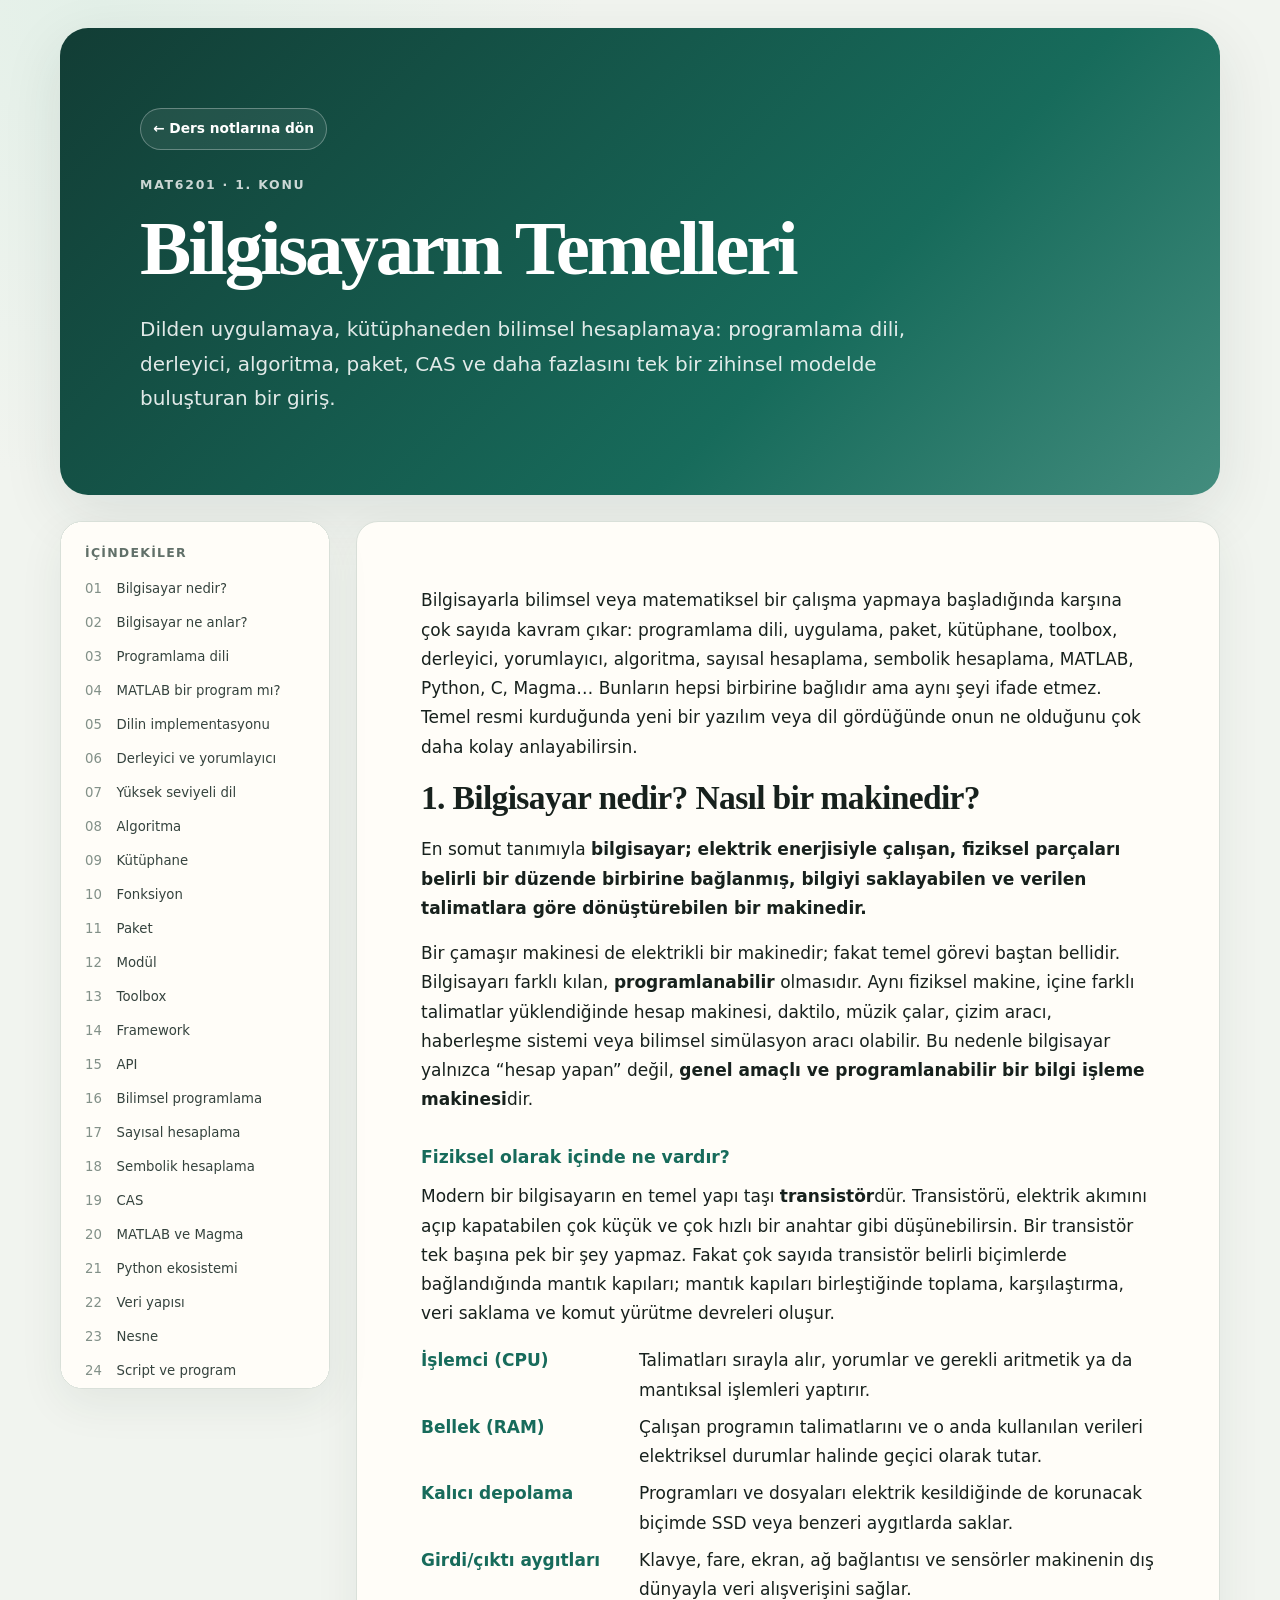
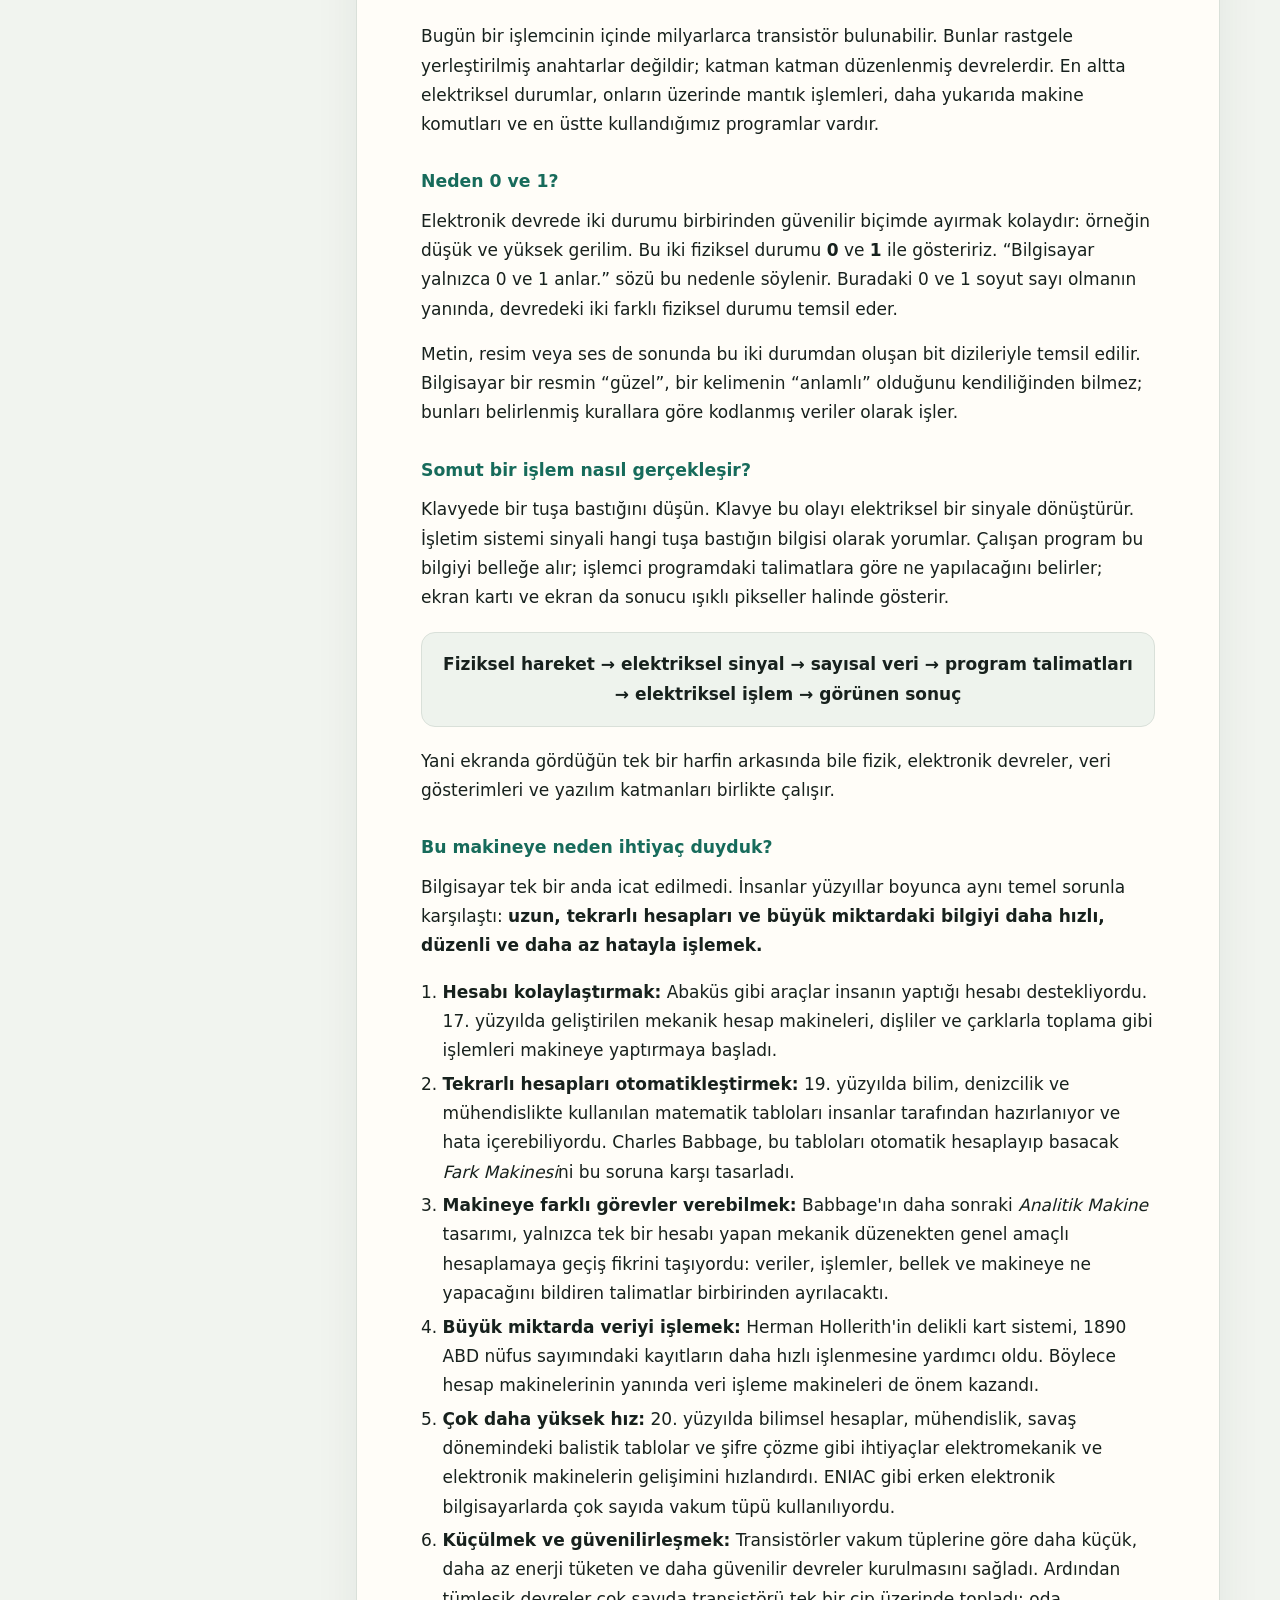
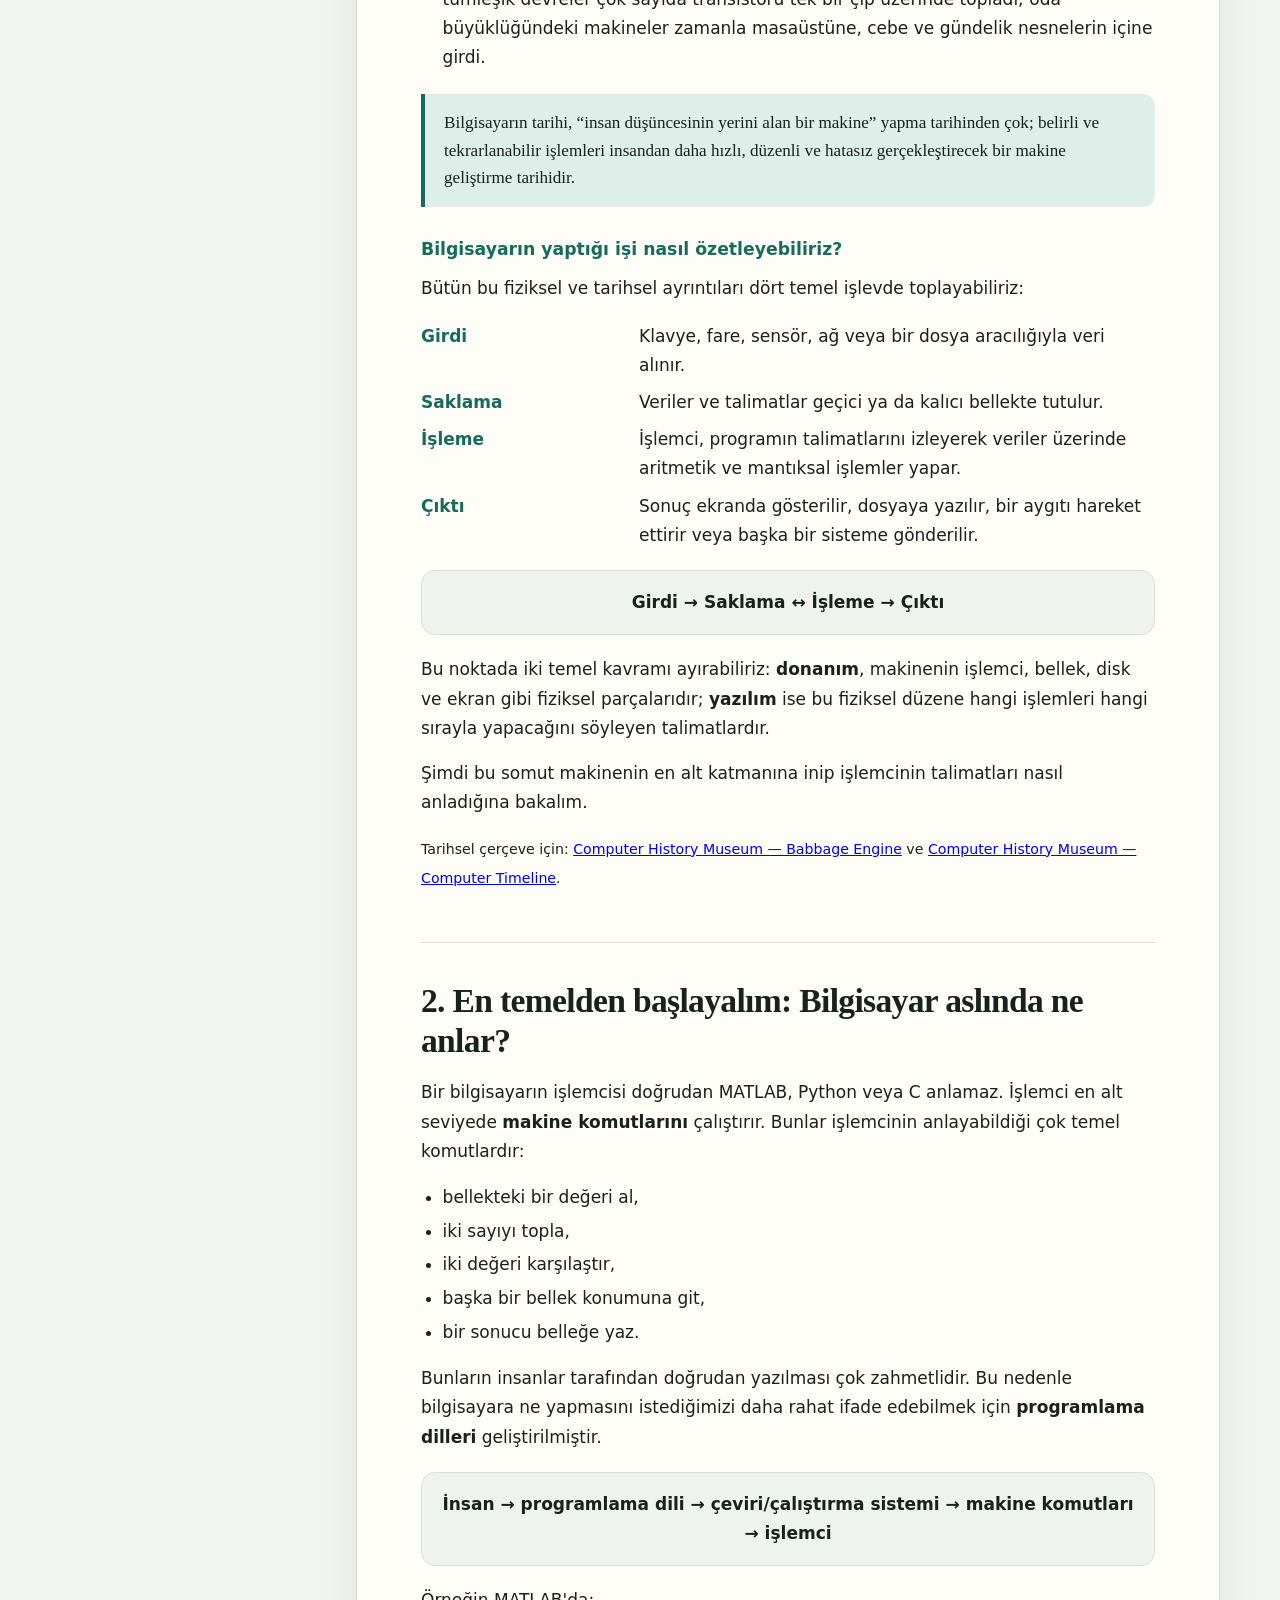
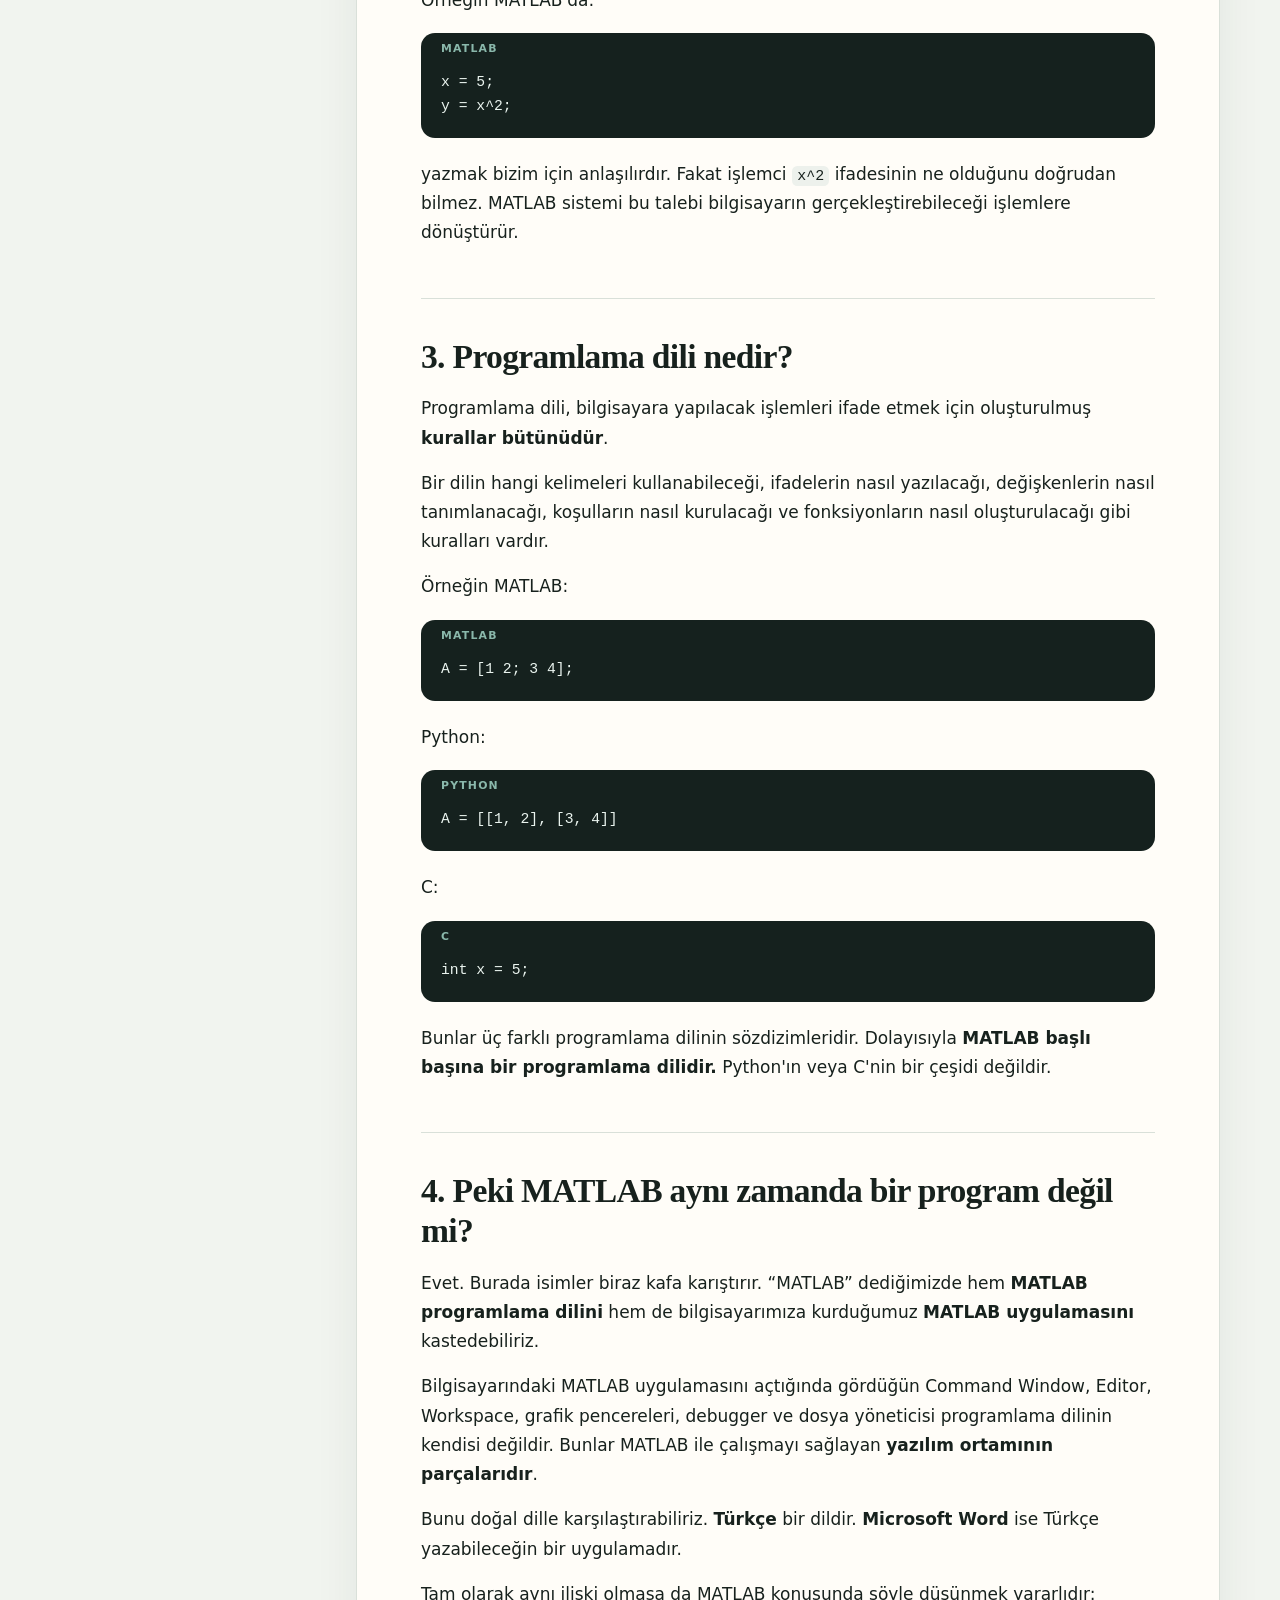
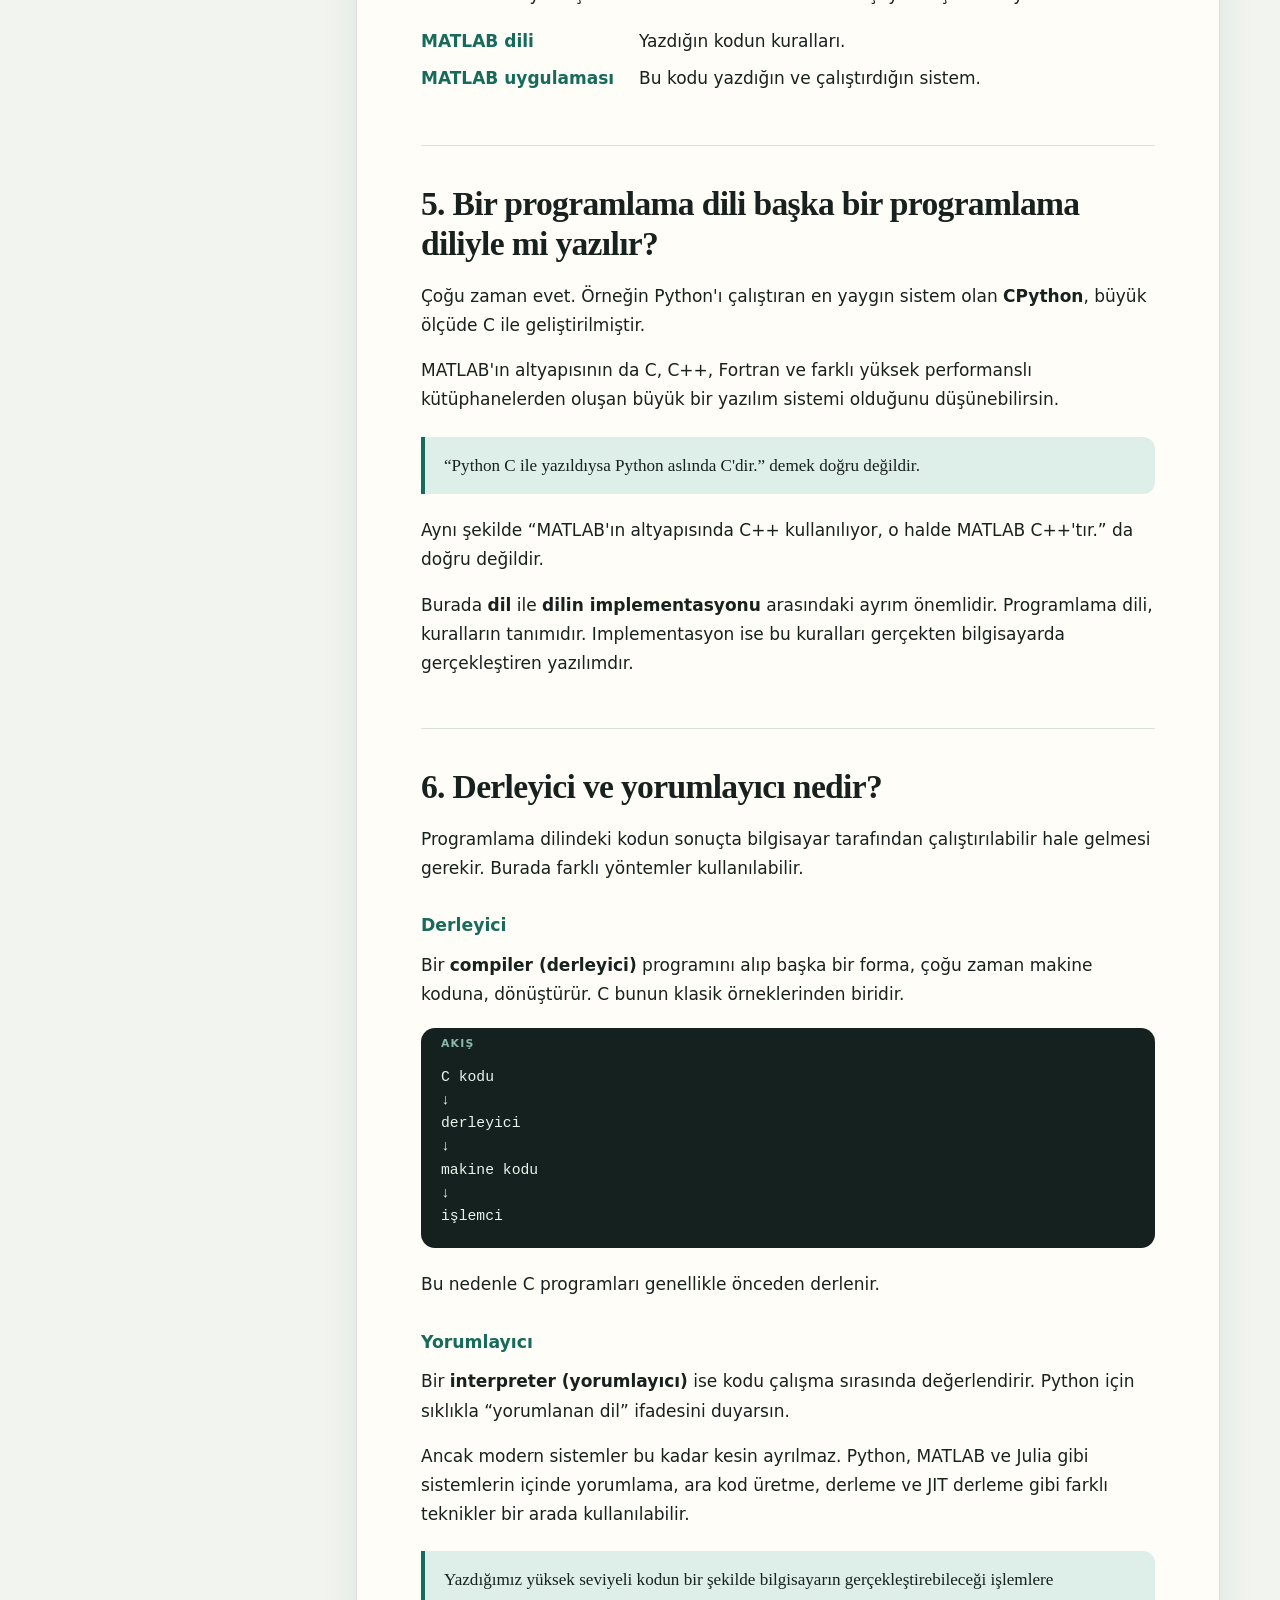
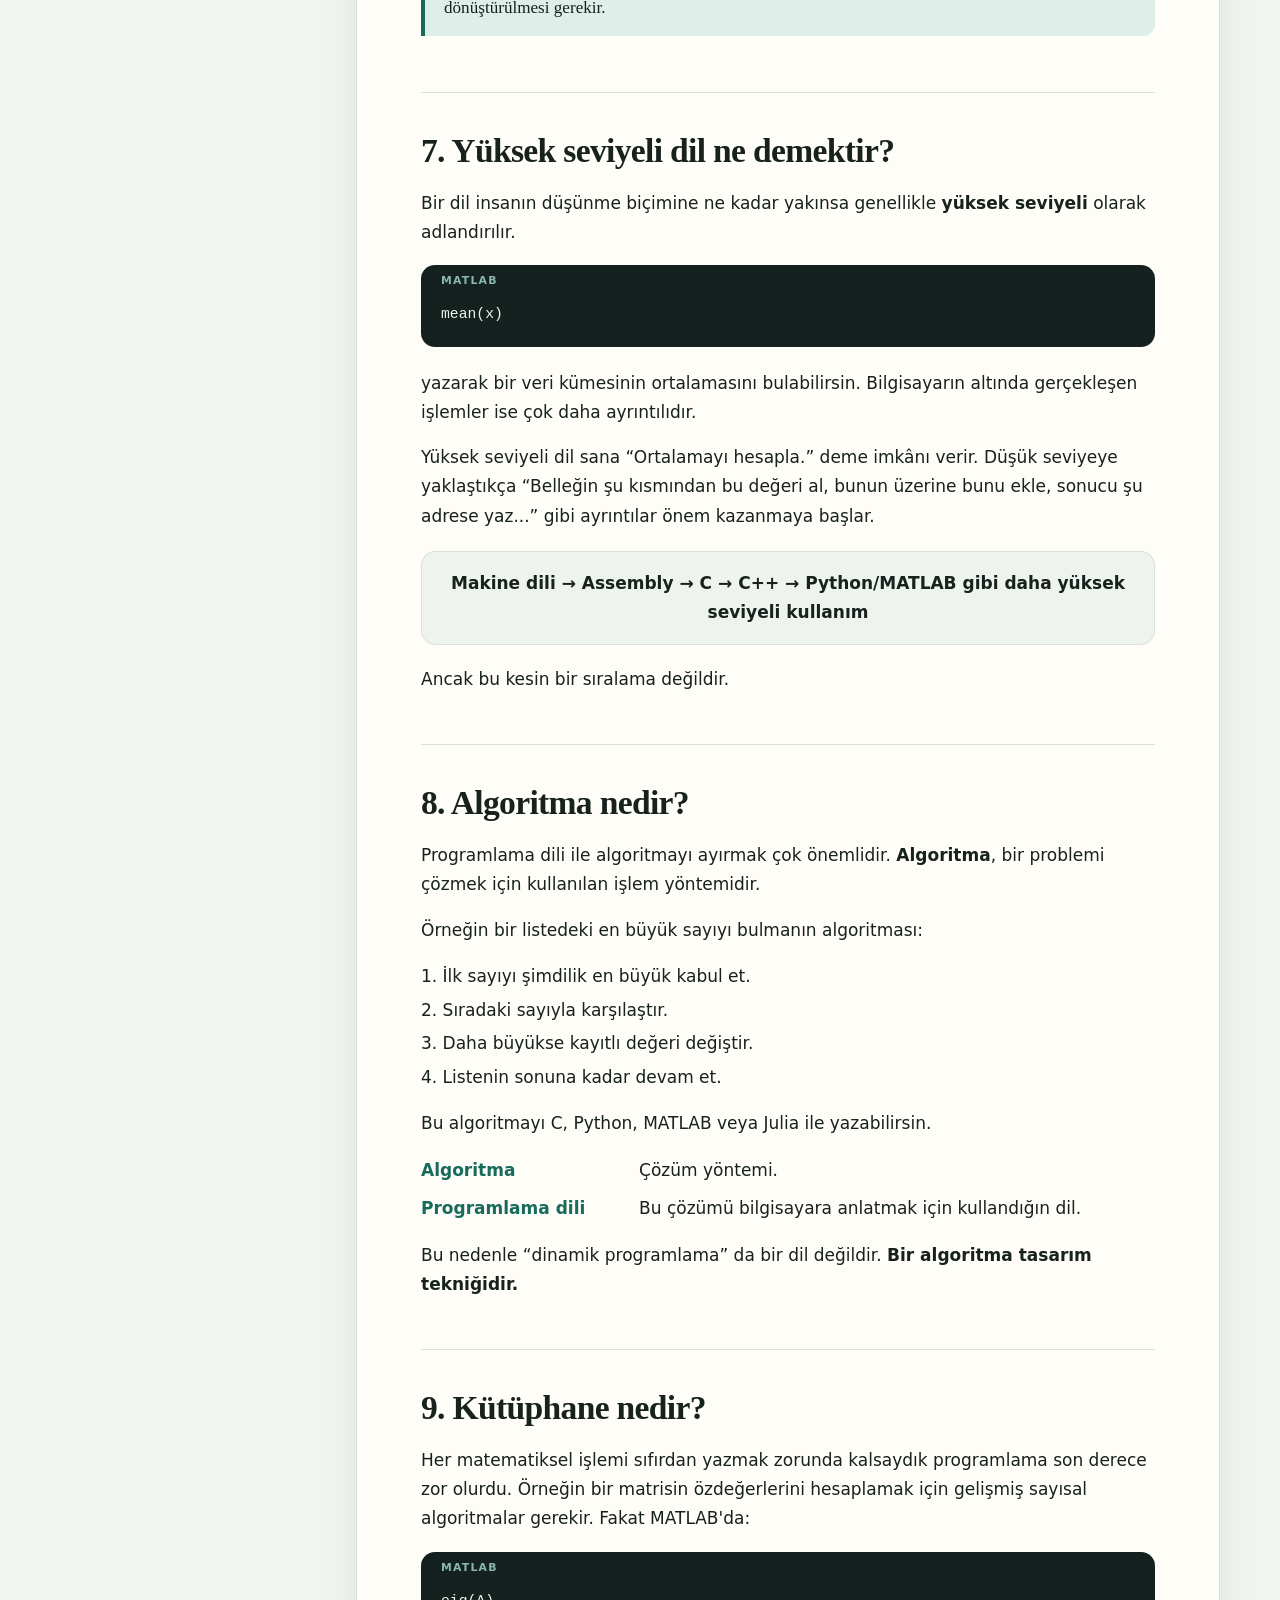
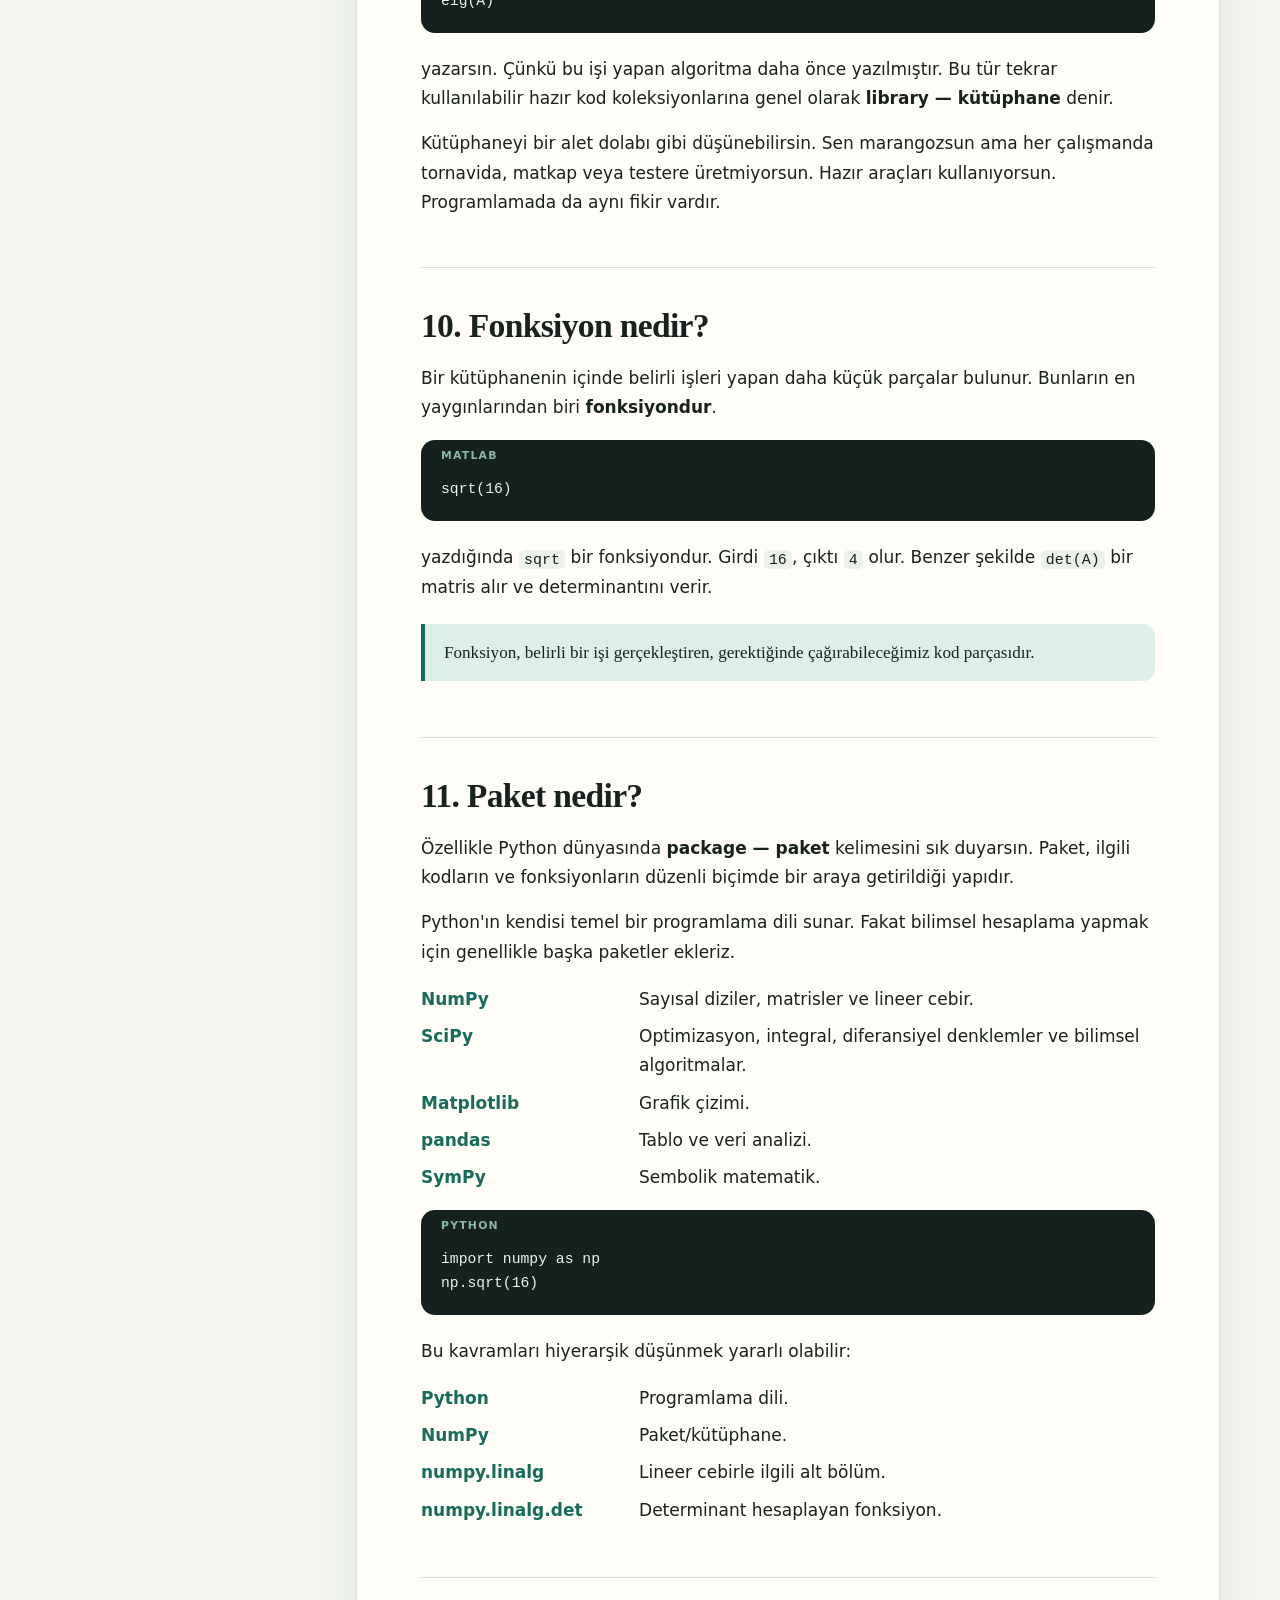
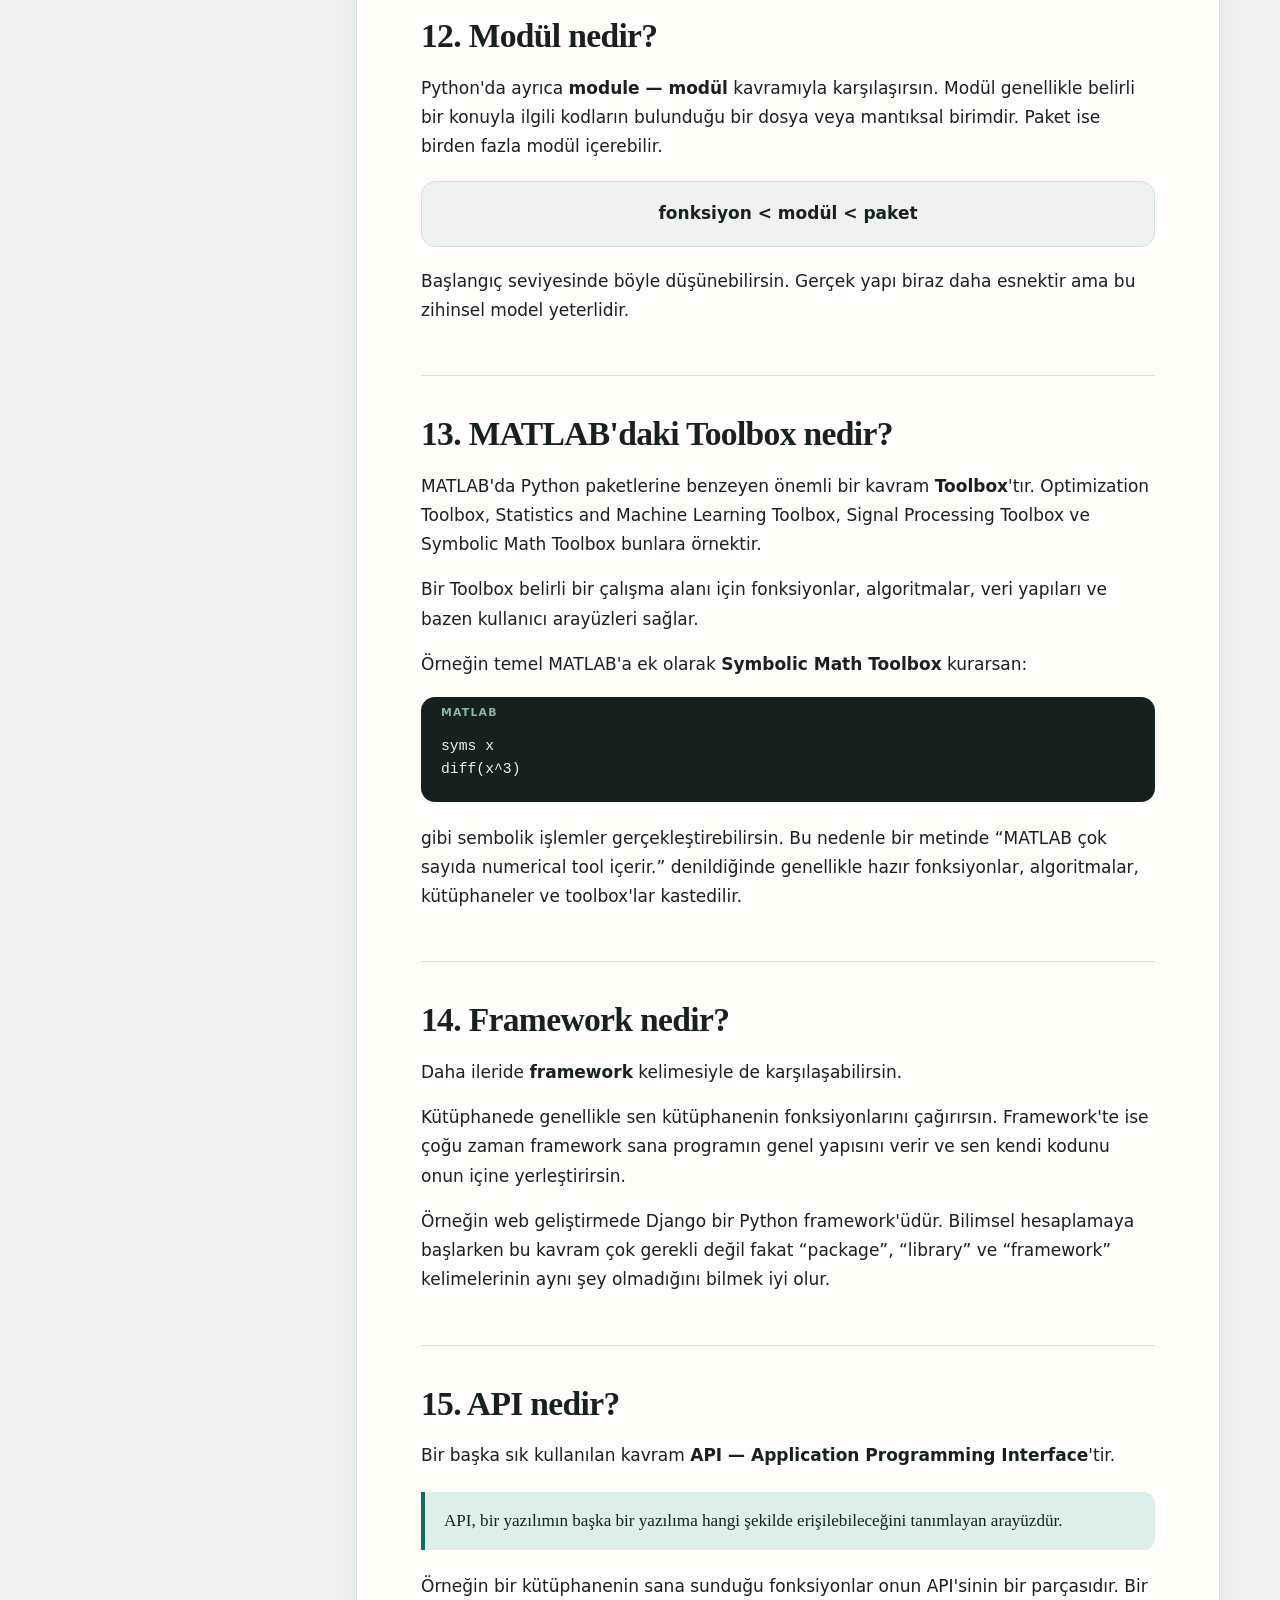
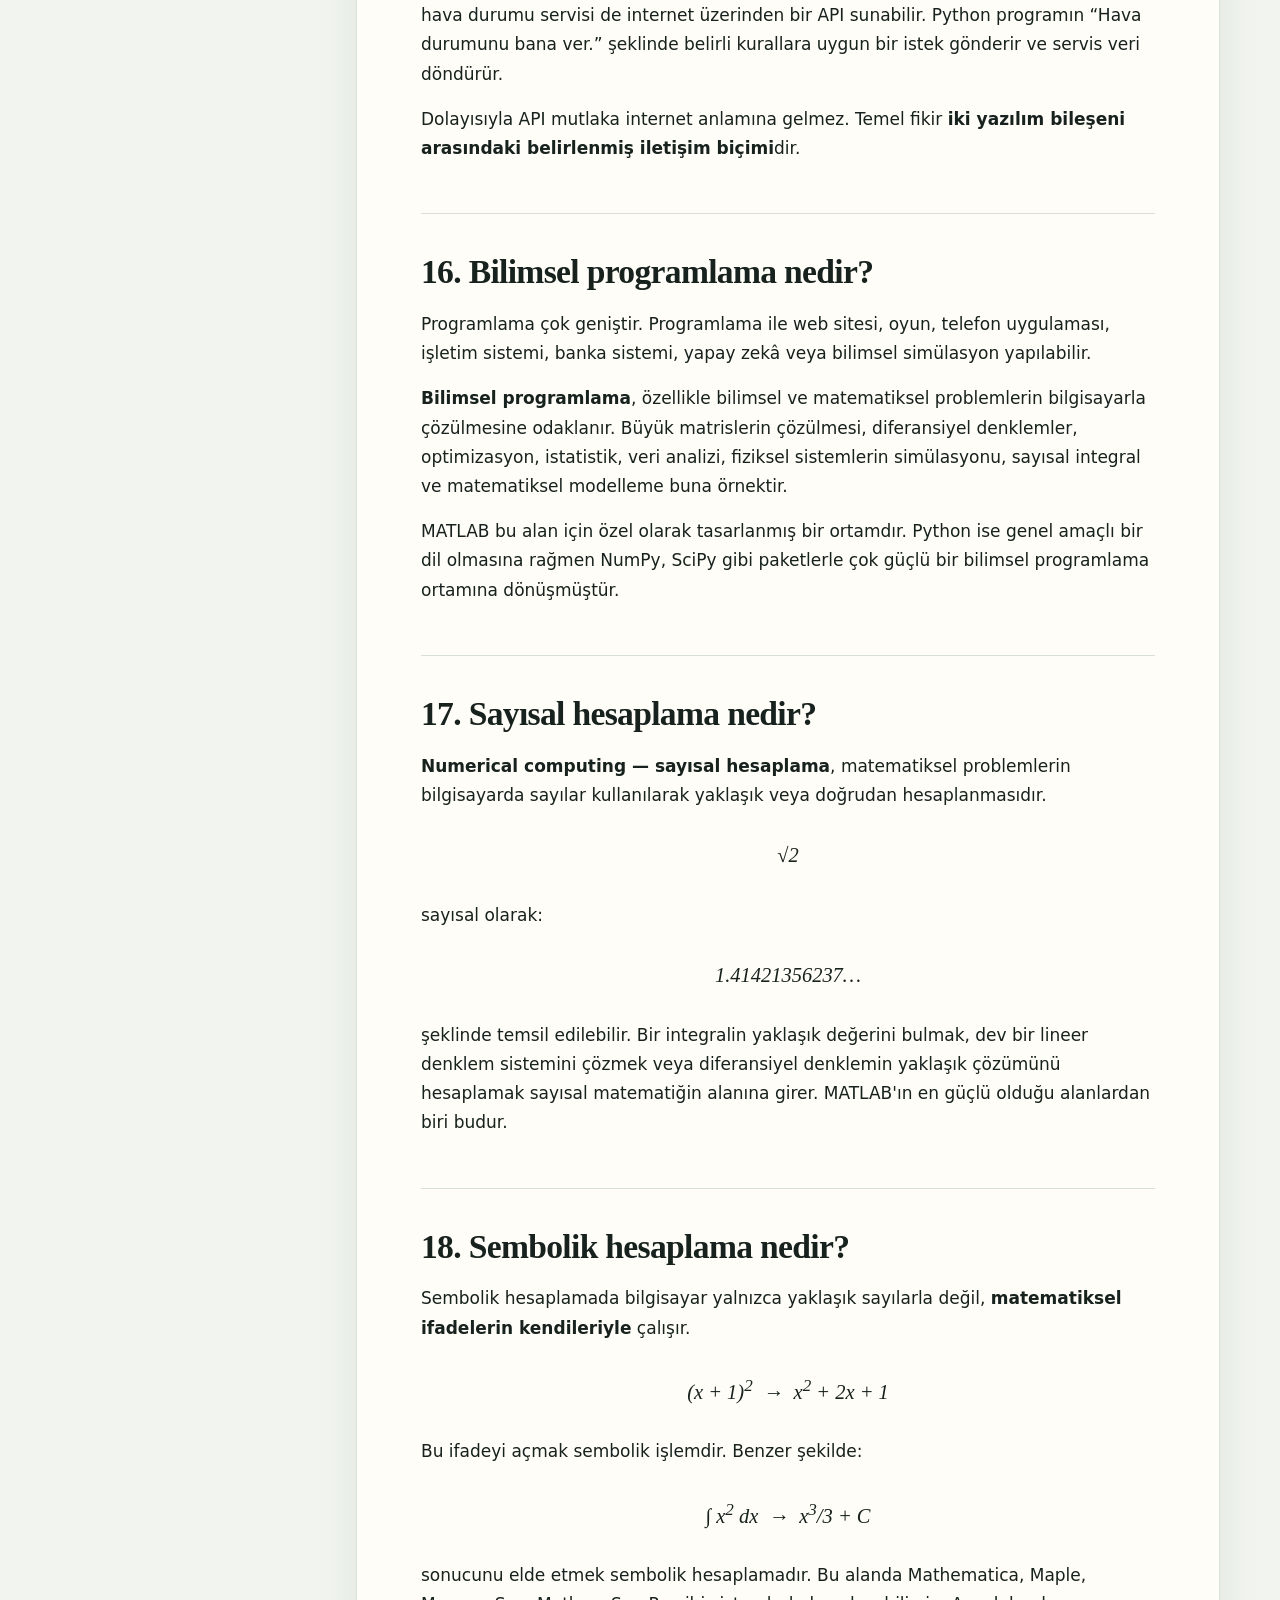
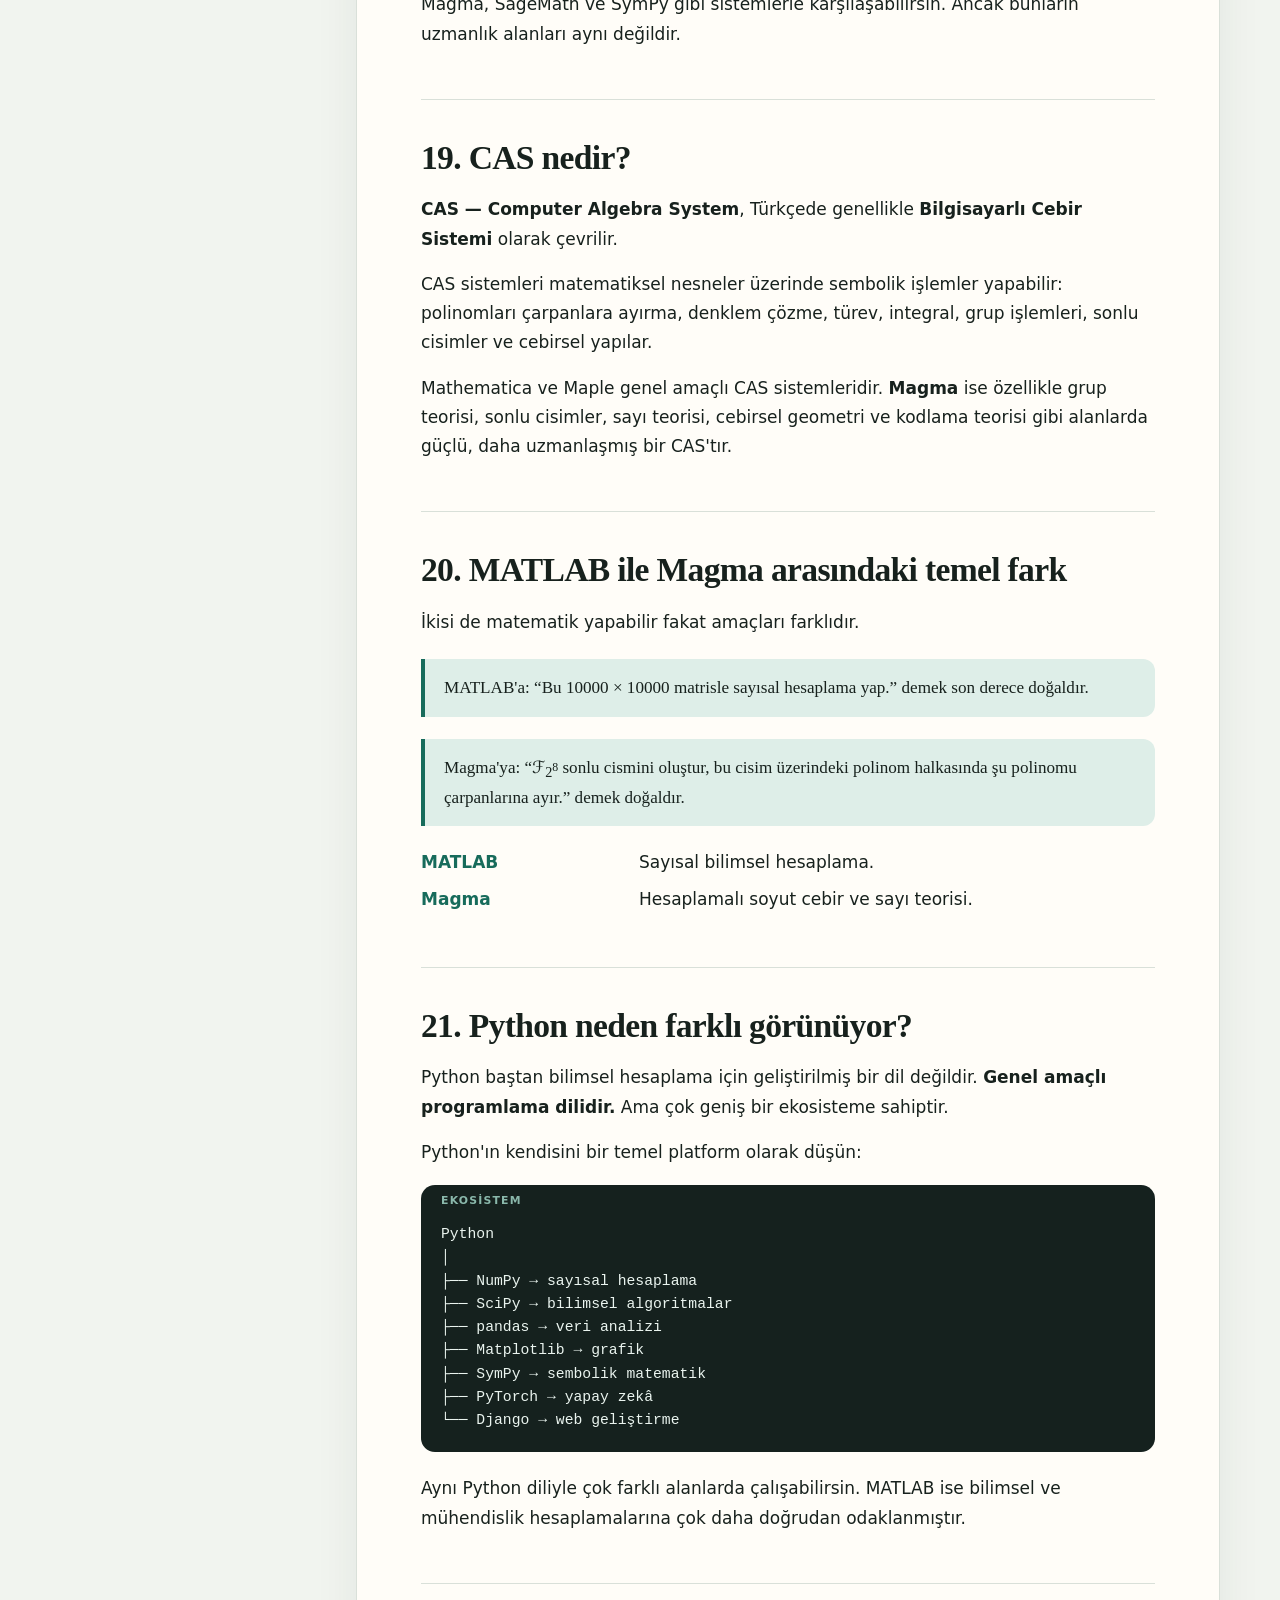
==== commit 9ea6674e: "Temel konu yeniden kurgusunu geri al" ====
--- a/bilgisayarin-temelleri/index.html
+++ b/bilgisayarin-temelleri/index.html
@@ -3,315 +3,264 @@
 <head>
 <meta charset="utf-8">
 <meta name="viewport" content="width=device-width,initial-scale=1">
-<meta name="description" content="Bilgisayarın nasıl çalıştığını, programlamanın neden ortaya çıktığını ve yazılım kavramlarının hangi ihtiyaçları çözdüğünü tarihsel bağlamlarıyla açıklayan temel rehber.">
-<title>Bilgisayarın ve Programlamanın Temelleri | MAT6201</title>
+<meta name="description" content="Bilgisayarın somut yapısından programlama dillerine, kütüphanelere ve bilimsel hesaplamaya uzanan temel kavramlar rehberi.">
+<title>Bilgisayarın Temelleri | MAT6201</title>
 <style>
-:root{color-scheme:light;--ink:#17211d;--muted:#617069;--paper:#fffdf8;--wash:#eef3ed;--accent:#176b5b;--soft:#deeee8;--line:#d9e0d9;--code:#15211e;--gold:#a66b18;--gold-soft:#fff2d9;--blue:#345e7a;--blue-soft:#e7f0f5;--shadow:0 18px 55px #20352d16}*{box-sizing:border-box}html{scroll-behavior:smooth}body{margin:0;color:var(--ink);background:radial-gradient(circle at 8% 0,#e3f0e8 0,transparent 30rem),#f1f4ef;font:17px/1.72 system-ui,-apple-system,"Segoe UI",sans-serif}.shell{width:min(1180px,calc(100% - 30px));margin:28px auto 70px}.hero{padding:clamp(38px,7vw,78px);border-radius:28px;color:#fff;background:linear-gradient(135deg,#123d35,var(--accent) 65%,#438d7e);box-shadow:var(--shadow)}.back-link{display:inline-flex;margin:0 0 24px;padding:8px 12px;border:1px solid #ffffff4d;border-radius:999px;color:#fff;text-decoration:none;font-size:.86rem;font-weight:700;background:#ffffff12}.back-link:hover{background:#ffffff22}.eyebrow{margin:0 0 14px;font-size:.78rem;font-weight:800;letter-spacing:.14em;text-transform:uppercase;opacity:.82}h1{max-width:980px;margin:0;font:750 clamp(2.25rem,5.8vw,5rem)/1.03 Georgia,"Times New Roman",serif;letter-spacing:-.045em}.lead{max-width:850px;margin:24px 0 0;font-size:clamp(1.05rem,2vw,1.25rem);color:#ffffffdf}.layout{display:grid;grid-template-columns:290px minmax(0,1fr);gap:26px;margin-top:26px;align-items:start}.toc,main{background:var(--paper);border:1px solid var(--line);border-radius:22px;box-shadow:var(--shadow)}.toc{position:sticky;top:16px;max-height:calc(100vh - 32px);overflow:auto;padding:18px 14px}.toc-title{display:block;margin:0 8px 12px;color:var(--muted);font-size:.78rem;font-weight:800;letter-spacing:.1em;text-transform:uppercase}.toc details{border-top:1px solid var(--line);padding:7px 0}.toc details:first-of-type{border-top:0}.toc summary{cursor:pointer;padding:7px 8px;color:#33413c;font-size:.87rem;font-weight:750;line-height:1.35}.toc summary:hover{color:var(--accent)}.toc ol{margin:2px 0 7px;padding:0 8px 0 28px}.toc li{margin:0}.toc a{display:block;padding:4px 0;color:#5f6d67;text-decoration:none;font-size:.79rem;line-height:1.35}.toc a:hover{color:var(--accent);text-decoration:underline;text-underline-offset:3px}main{padding:clamp(26px,5vw,64px)}.intro{font-size:1.05rem}.chapter{scroll-margin-top:22px;padding:0 0 42px;margin:0 0 44px;border-bottom:1px solid var(--line)}.chapter:last-child{padding-bottom:0;margin-bottom:0;border:0}.chapter>h2{margin:0 0 18px;font:700 clamp(1.75rem,3.6vw,2.65rem)/1.13 Georgia,serif;letter-spacing:-.025em}.chapter-lead{max-width:760px;color:#43514c;font-size:1.05rem}.lesson{scroll-margin-top:24px;margin:34px 0 0}.lesson>h3{margin:0 0 14px;color:var(--accent);font:750 clamp(1.22rem,2.4vw,1.55rem)/1.25 Georgia,serif}.lesson h4{margin:24px 0 8px;color:#34433d;font-size:1rem}p{margin:0 0 16px}ul,ol{padding-left:1.4rem}li{margin:.35rem 0}blockquote{margin:22px 0;padding:15px 19px;border-left:4px solid var(--accent);border-radius:0 12px 12px 0;background:var(--soft);font:1.06rem/1.62 Georgia,serif}.why,.analogy,.note{margin:18px 0;padding:17px 19px;border-radius:14px}.why{border:1px solid #e6c88e;background:var(--gold-soft)}.why strong{color:#7e4c09}.analogy{border:1px solid #b9d1de;background:var(--blue-soft)}.analogy strong{color:var(--blue)}.note{border:1px solid var(--line);background:var(--wash)}.label{display:block;margin-bottom:5px;font-size:.72rem;font-weight:850;letter-spacing:.11em;text-transform:uppercase}.flow{overflow:auto;margin:20px 0;padding:17px;border:1px solid var(--line);border-radius:14px;background:var(--wash);text-align:center;font-weight:700;white-space:nowrap}.timeline{display:grid;gap:10px;margin:20px 0}.event{display:grid;grid-template-columns:110px 1fr;gap:16px;padding:14px 16px;border-left:3px solid var(--accent);background:var(--wash);border-radius:0 12px 12px 0}.event strong{color:var(--accent)}.defs{display:grid;grid-template-columns:minmax(145px,.34fr) 1fr;gap:9px 22px;margin:18px 0}.defs dt{font-weight:800;color:var(--accent)}.defs dd{margin:0}.compare{width:100%;border-collapse:collapse;margin:18px 0;font-size:.93rem}.compare th,.compare td{padding:11px 12px;border:1px solid var(--line);text-align:left;vertical-align:top}.compare th{background:var(--wash);color:#35423d}.compare td:first-child{font-weight:750;color:var(--accent)}pre{position:relative;overflow:auto;margin:18px 0 22px;padding:38px 20px 20px;border-radius:14px;color:#eaf4ef;background:var(--code);font:.9rem/1.58 ui-monospace,SFMono-Regular,Consolas,monospace}pre:before{content:attr(data-lang);position:absolute;top:11px;left:20px;color:#8ab8ab;font:700 .67rem/1 system-ui;letter-spacing:.11em;text-transform:uppercase}code{padding:.12em .35em;border-radius:.35em;background:#edf1ec;font:.88em ui-monospace,SFMono-Regular,Consolas,monospace}pre code{padding:0;color:inherit;background:none;font:inherit}.code-grid{display:grid;grid-template-columns:1fr 1fr;gap:12px}.code-grid pre{margin:0}.sources{margin-top:34px;padding:22px;border-radius:15px;background:var(--wash);font-size:.88rem}.sources h3{margin:0 0 10px;color:#35433e}.sources a{color:var(--accent)}footer{padding:26px 0 0;text-align:center;color:var(--muted);font-size:.82rem}@media(max-width:860px){.layout{grid-template-columns:1fr}.toc{position:static;max-height:none}.toc details:not([open]){padding-bottom:7px}}@media(max-width:600px){.shell{width:calc(100% - 18px);margin-top:9px}.hero,main,.toc{border-radius:16px}.hero{padding:36px 24px}.layout{gap:12px}.toc{padding:14px}.code-grid{grid-template-columns:1fr}.event{grid-template-columns:1fr;gap:2px}.defs{grid-template-columns:1fr;gap:1px}.compare{display:block;overflow-x:auto;font-size:.85rem}main{padding:28px 24px}.flow{text-align:left}}@media print{body{background:#fff;font-size:11pt}.shell{width:100%;margin:0}.hero{color:#111;background:none;box-shadow:none;border:0;padding:0 0 24px}.lead{color:#333}.back-link,.toc{display:none}.layout{display:block}main{padding:0;border:0;box-shadow:none}.chapter{break-before:page}.chapter:first-child{break-before:auto}pre{white-space:pre-wrap}}
-.layout,.toc,main{min-width:0}.toc ol{list-style:none}
+:root{--ink:#17211d;--muted:#617069;--paper:#fffdf8;--wash:#eef3ed;--accent:#176b5b;--soft:#deeee8;--line:#d9e0d9;--code:#15211e}*{box-sizing:border-box}html{scroll-behavior:smooth}body{margin:0;color:var(--ink);background:radial-gradient(circle at 8% 0,#e3f0e8 0,transparent 30rem),#f1f4ef;font:17px/1.72 system-ui,-apple-system,"Segoe UI",sans-serif}.shell{width:min(1160px,calc(100% - 30px));margin:28px auto 70px}.hero{padding:clamp(38px,7vw,80px);border-radius:28px;color:#fff;background:linear-gradient(135deg,#123d35,#176b5b 65%,#438d7e);box-shadow:0 18px 60px #20352d1a}.eyebrow{margin:0 0 14px;font-size:.78rem;font-weight:750;letter-spacing:.14em;text-transform:uppercase;opacity:.78}h1{max-width:900px;margin:0;font:750 clamp(2.3rem,6vw,5rem)/1.03 Georgia,serif;letter-spacing:-.04em}.lead{max-width:780px;margin:24px 0 0;font-size:clamp(1.05rem,2vw,1.25rem);color:#ffffffdf}.layout{display:grid;grid-template-columns:270px minmax(0,1fr);gap:26px;margin-top:26px}nav,main{background:var(--paper);border:1px solid var(--line);border-radius:22px;box-shadow:0 15px 45px #20352d12}nav{position:sticky;top:16px;max-height:calc(100vh - 32px);overflow:auto;padding:20px 16px}nav strong{display:block;margin:0 8px 10px;font-size:.78rem;letter-spacing:.1em;text-transform:uppercase;color:var(--muted)}nav ol{margin:0;padding:0;list-style:none;counter-reset:toc}nav li{counter-increment:toc}nav a{display:grid;grid-template-columns:2em 1fr;gap:5px;padding:6px 8px;border-radius:8px;color:#35433e;text-decoration:none;font-size:.83rem;line-height:1.32}nav a:before{content:counter(toc,decimal-leading-zero);color:#829088}nav a:hover{background:var(--soft);color:var(--accent)}main{padding:clamp(26px,5vw,64px)}section{scroll-margin-top:22px;padding:0 0 34px;margin:0 0 38px;border-bottom:1px solid var(--line)}section:last-child{border:0;margin:0;padding:0}h2{margin:0 0 18px;font:700 clamp(1.55rem,3vw,2.1rem)/1.18 Georgia,serif;letter-spacing:-.02em}h3{margin:28px 0 10px;font-size:1.08rem;color:var(--accent)}p{margin:0 0 16px}ul,ol{padding-left:1.35rem}li{margin:.28rem 0}blockquote{margin:22px 0;padding:15px 19px;border-left:4px solid var(--accent);border-radius:0 12px 12px 0;background:var(--soft);font:1.07rem/1.6 Georgia,serif}pre{position:relative;overflow:auto;margin:18px 0 22px;padding:38px 20px 20px;border-radius:14px;color:#eaf4ef;background:var(--code);font:.92rem/1.58 ui-monospace,Consolas,monospace}pre:before{content:attr(data-lang);position:absolute;top:11px;left:20px;color:#8ab8ab;font:700 .68rem/1 system-ui;letter-spacing:.11em;text-transform:uppercase}code{padding:.12em .35em;border-radius:.35em;background:#edf1ec;font:.88em ui-monospace,Consolas,monospace}pre code{padding:0;color:inherit;background:none;font:inherit}.math{overflow:auto;margin:20px 0;padding:10px;text-align:center;font:italic 1.28rem/1.5 Georgia,serif}.flow{margin:20px 0;padding:17px;border:1px solid var(--line);border-radius:14px;background:var(--wash);text-align:center;font-weight:650}.defs{display:grid;grid-template-columns:minmax(135px,.38fr) 1fr;gap:8px 22px;margin:18px 0}.defs dt{font-weight:750;color:var(--accent)}.defs dd{margin:0}.back-link{display:inline-flex;align-items:center;margin:0 0 24px;padding:8px 12px;border:1px solid #ffffff4d;border-radius:999px;color:#fff;text-decoration:none;font-size:.86rem;font-weight:700;background:#ffffff12}.back-link:hover{background:#ffffff22}.closing{padding:25px;border-radius:16px;background:linear-gradient(135deg,var(--soft),#f2f4e9)}footer{padding:26px 0 0;text-align:center;color:var(--muted);font-size:.82rem}@media(max-width:840px){.layout{grid-template-columns:1fr}nav{position:static;max-height:none}nav ol{columns:2}nav li{break-inside:avoid}}@media(max-width:560px){.shell{width:calc(100% - 18px);margin-top:9px}.hero,main{border-radius:16px}nav{display:none}.defs{grid-template-columns:1fr;gap:0}}@media print{.back-link{display:none}body{background:#fff;font-size:11pt}.shell{width:100%;margin:0}.hero{color:#111;background:none;box-shadow:none;padding:0 0 24px}.lead{color:#333}.layout{display:block}nav{display:none}main{padding:0;border:0;box-shadow:none}pre{white-space:pre-wrap}}
 </style>
 </head>
 <body>
 <div class="shell">
-<header class="hero">
-<a class="back-link" href="../">← Ders notlarına dön</a>
-<p class="eyebrow">MAT6201 · 1. konu</p>
-<h1>Bilgisayarın ve Programlamanın Temelleri</h1>
-<p class="lead">Bilgisayarın fiziksel bir makine olarak nasıl çalıştığından, programlama dillerine ve yazılım ekosistemlerine uzanan ihtiyaç odaklı bir giriş.</p>
-</header>
+<header class="hero"><a class="back-link" href="../">← Ders notlarına dön</a><p class="eyebrow">MAT6201 · 1. konu</p><h1>Bilgisayarın Temelleri</h1><p class="lead">Dilden uygulamaya, kütüphaneden bilimsel hesaplamaya: programlama dili, derleyici, algoritma, paket, CAS ve daha fazlasını tek bir zihinsel modelde buluşturan bir giriş.</p></header>
 <div class="layout">
-<nav class="toc" aria-label="İçindekiler">
-<strong class="toc-title">İçindekiler</strong>
-<details open><summary>1. Bilgisayar: İhtiyaçtan makineye</summary><ol>
-<li><a href="#s1-1">1.1 Hesaplama ihtiyacı</a></li><li><a href="#s1-2">1.2 Mekanikten elektroniğe</a></li><li><a href="#s1-3">1.3 Modern bilgisayarın parçaları</a></li><li><a href="#s1-4">1.4 Neden 0 ve 1?</a></li><li><a href="#s1-5">1.5 Veriler nasıl temsil edilir?</a></li><li><a href="#s1-6">1.6 Komut nasıl çalıştırılır?</a></li>
-</ol></details>
-<details><summary>2. Programlama ve diller</summary><ol>
-<li><a href="#s2-1">2.1 Algoritmadan programa</a></li><li><a href="#s2-2">2.2 Diller neden doğdu?</a></li><li><a href="#s2-3">2.3 Diller nasıl sınıflanır?</a></li><li><a href="#s2-4">2.4 Derleyici ve yorumlayıcı</a></li><li><a href="#s2-5">2.5 Ortak yapı taşları</a></li><li><a href="#s2-6">2.6 Aynı algoritma, farklı diller</a></li>
-</ol></details>
-<details><summary>3. Düzenleme ve yeniden kullanım</summary><ol>
-<li><a href="#s3-1">3.1 Fonksiyon</a></li><li><a href="#s3-2">3.2 Modül ve kütüphane</a></li><li><a href="#s3-3">3.3 Paket ve bağımlılık</a></li><li><a href="#s3-4">3.4 Framework</a></li><li><a href="#s3-5">3.5 API</a></li><li><a href="#s3-6">3.6 Veri yapıları ve nesneler</a></li>
-</ol></details>
-<details><summary>4. Çalışma ortamı ve ekosistem</summary><ol>
-<li><a href="#s4-1">4.1 Script, program ve proje</a></li><li><a href="#s4-2">4.2 Editör, IDE ve terminal</a></li><li><a href="#s4-3">4.3 Dil ve implementasyon</a></li><li><a href="#s4-4">4.4 İşletim sistemi</a></li><li><a href="#s4-5">4.5 Açık kaynak ve ticari yazılım</a></li>
-</ol></details>
-<details><summary>5. Matematiksel programlama</summary><ol>
-<li><a href="#s5-1">5.1 Neden bilimsel yazılım?</a></li><li><a href="#s5-2">5.2 Sayısal ve sembolik hesaplama</a></li><li><a href="#s5-3">5.3 CAS</a></li><li><a href="#s5-4">5.4 Araçların uzmanlıkları</a></li><li><a href="#s5-5">5.5 Performansın alt katmanları</a></li>
-</ol></details>
-<details><summary>6. Büyük resim</summary><ol>
-<li><a href="#s6-1">6.1 Tek işlem, bütün katmanlar</a></li><li><a href="#s6-2">6.2 Zihinsel model</a></li>
-</ol></details>
-</nav>
+<nav aria-label="İçindekiler"><strong>İçindekiler</strong><ol>
+<li><a href="#s0">Bilgisayar nedir?</a></li><li><a href="#s1">Bilgisayar ne anlar?</a></li><li><a href="#s2">Programlama dili</a></li><li><a href="#s3">MATLAB bir program mı?</a></li><li><a href="#s4">Dilin implementasyonu</a></li><li><a href="#s5">Derleyici ve yorumlayıcı</a></li><li><a href="#s6">Yüksek seviyeli dil</a></li><li><a href="#s7">Algoritma</a></li><li><a href="#s8">Kütüphane</a></li><li><a href="#s9">Fonksiyon</a></li><li><a href="#s10">Paket</a></li><li><a href="#s11">Modül</a></li><li><a href="#s12">Toolbox</a></li><li><a href="#s13">Framework</a></li><li><a href="#s14">API</a></li><li><a href="#s15">Bilimsel programlama</a></li><li><a href="#s16">Sayısal hesaplama</a></li><li><a href="#s17">Sembolik hesaplama</a></li><li><a href="#s18">CAS</a></li><li><a href="#s19">MATLAB ve Magma</a></li><li><a href="#s20">Python ekosistemi</a></li><li><a href="#s21">Veri yapısı</a></li><li><a href="#s22">Nesne</a></li><li><a href="#s23">Script ve program</a></li><li><a href="#s24">IDE</a></li><li><a href="#s25">Terminal</a></li><li><a href="#s26">İşletim sistemi</a></li><li><a href="#s27">Açık kaynak ve ticari</a></li><li><a href="#s28">GNU Octave</a></li><li><a href="#s29">Fortran</a></li><li><a href="#s30">Bütün katmanlar</a></li><li><a href="#s31">MATLAB'ın katmanları</a></li><li><a href="#s32">Öğrenme sırası</a></li>
+</ol></nav>
 <main>
-<p class="intro">Yeni bir teknik kavram, yalnızca tanımı ezberlendiğinde kolayca havada kalır. Bu metin her kavramı mümkün olduğunca aynı sırayla ele alır: <strong>hangi ihtiyaç vardı, hangi fikir geliştirildi, bu fikir nasıl çalışıyor ve bugün nerede karşımıza çıkıyor?</strong></p>
-
-<section class="chapter" id="bolum-1">
-<h2>1. Bilgisayar: İhtiyaçtan makineye</h2>
-<p class="chapter-lead">Bilgisayar gökten düşmüş tek bir icat değildir. Hesap yapma, kayıt tutma, hatayı azaltma ve aynı makineye farklı işler yaptırma ihtiyaçlarının yüzyıllar boyunca üst üste birikmesinin sonucudur.</p>
-
-<section class="lesson" id="s1-1"><h3>1.1 İnsanlar neden hesaplama araçları yaptı?</h3>
-<div class="why"><span class="label">İhtiyaç</span><strong>İnsan zihni esnektir ama uzun ve tekrarlı işlemlerde yavaşlar ve hata yapar.</strong> Ticaret, vergi, astronomi, denizcilik ve mühendislik büyüdükçe daha fazla hesabın daha güvenilir yapılması gerekti.</div>
-<p>Abaküs ve benzeri araçlar hesabı insanın yerine yapmıyor; insanın sayıları düzenlemesine yardım ediyordu. Mekanik hesap makineleriyle yeni bir fikir ortaya çıktı: Bir işlemin kurallarını dişlilerin hareketine dönüştürürsek makine bazı adımları kendi başına tekrarlayabilir.</p>
-<div class="analogy"><span class="label">Benzetme</span><strong>Cep saati zamanı “anlamaz”.</strong> Dişlileri belirli bir düzende bağlandığı için düzenli hareket üretir. Mekanik hesap makinesi de sayıyı anlamaz; çarkların düzeni, elde taşımayı ve basamak geçişini fiziksel olarak gerçekleştirir.</div>
-<p>Burada bilgisayarın temel düşüncesi görünmeye başlar: <strong>Bir düşünme adımını açık ve tekrarlanabilir kurallara ayırabilirsek, bu adımları bir mekanizmaya yaptırabiliriz.</strong></p></section>
-
-<section class="lesson" id="s1-2"><h3>1.2 Mekanik hesap makinesinden programlanabilir bilgisayara</h3>
-<p>19. yüzyılda mühendisler ve denizciler, elle hazırlanmış matematik tablolarına güveniyordu. Hesaplama, kopyalama ve dizgi sırasında oluşan hatalar ciddi sonuçlar doğurabiliyordu. Charles Babbage'ın Fark Makinesi fikri, tabloları otomatik hesaplayıp basarak bu hataları azaltma ihtiyacından doğdu.</p>
-<div class="timeline">
-<div class="event"><strong>Hesabı otomatikleştirme</strong><span>Fark Makinesi belirli türde matematik tablolarını tekrar eden toplama işlemleriyle üretmek üzere tasarlandı.</span></div>
-<div class="event"><strong>Görevi değiştirme</strong><span>Analitik Makine fikri, yalnızca tek hesabı yapan düzenekten, kartlarla farklı talimatlar alabilecek genel amaçlı makineye geçişi temsil etti.</span></div>
-<div class="event"><strong>Veriyi otomatik işleme</strong><span>Hollerith'in delikli kart sistemi, 1890 ABD nüfus sayımındaki milyonlarca kaydı elle saymaktan çok daha hızlı sınıflandırdı.</span></div>
-<div class="event"><strong>Elektronik hız</strong><span>20. yüzyılın bilimsel, mühendislik ve savaş dönemi hesapları; röleli ve vakum tüplü makinelerin gelişimini hızlandırdı.</span></div>
-<div class="event"><strong>Küçülme</strong><span>Transistörler ve ardından tümleşik devreler, devreleri küçülttü; enerji tüketimini ve arıza olasılığını azalttı.</span></div>
-</div>
-<blockquote>Hesap makinesi belirli işlemleri yapar. Genel amaçlı bilgisayar ise belleğine yüklenen talimatlar değiştirilerek çok farklı işleri yapabilir.</blockquote>
-<p>Babbage'ın tasarımlarının tamamı kendi döneminde inşa edilmedi; dolayısıyla bugünkü bilgisayarlara kesintisiz bir üretim hattı oluşturmadı. Önemi, <strong>bellek, işlem birimi ve program</strong> gibi fikirleri mekanik bir tasarım içinde birlikte düşünebilmesidir.</p></section>
-
-<section class="lesson" id="s1-3"><h3>1.3 Modern bilgisayar fiziksel olarak nasıl bir makinedir?</h3>
-<p>En somut tanımıyla bilgisayar; elektrik enerjisiyle çalışan, bilgiyi fiziksel durumlar halinde saklayan ve bu durumları verilen talimatlara göre değiştiren programlanabilir bir makinedir.</p>
-<dl class="defs"><dt>İşlemci (CPU)</dt><dd>Komutları alır, çözümler ve aritmetik ya da mantıksal işlemleri gerçekleştirir.</dd><dt>Bellek (RAM)</dt><dd>Çalışan programın talimatlarını ve o anda kullanılan verileri geçici olarak tutar.</dd><dt>Kalıcı depolama</dt><dd>Programları ve dosyaları elektrik kesildiğinde de korur.</dd><dt>Girdi/çıktı</dt><dd>Klavye, ekran, ağ ve sensörler makinenin dış dünyayla veri alışverişini sağlar.</dd></dl>
-<p>Bu parçaların altında çok sayıda <strong>transistör</strong> bulunur. Transistör, elektriksel bir sinyalle başka bir akımı kontrol edebilen küçük bir devre elemanıdır. Anahtar gibi açık–kapalı davranacak şekilde kullanıldığında mantık kapıları; mantık kapıları birleştiğinde toplayıcılar, kayıtçılar, bellek hücreleri ve komut devreleri oluşur.</p>
-<div class="flow">Transistör → mantık kapısı → devre → işlemci/bellek → bilgisayar</div></section>
-
-<section class="lesson" id="s1-4"><h3>1.4 Bilgisayar neden 0 ve 1 kullanır?</h3>
-<div class="why"><span class="label">Mühendislik sorunu</span>Gerçek dünyadaki elektrik sinyalleri gürültülüdür. Çok sayıda hassas seviyeyi ayırmak yerine iki geniş durumu ayırmak daha güvenilirdir: düşük ve yüksek gerilim.</div>
-<p>Bu iki durumu <strong>0</strong> ve <strong>1</strong> ile adlandırırız. Tek bir ikili basamağa <strong>bit</strong> denir. Sekiz bit çoğu bağlamda bir <strong>bayt</strong> oluşturur. 0 ve 1 yalnızca matematiksel semboller değildir; devrede ölçülebilen iki durumun soyut gösterimidir.</p>
-<p>Mantık kapıları bu bitler üzerinde “ve”, “veya” ve “değil” gibi işlemler yapar. Karmaşık görünen bir hesap, sonunda çok sayıda küçük mantık işleminin düzenli biçimde gerçekleştirilmesidir.</p></section>
-
-<section class="lesson" id="s1-5"><h3>1.5 Sayı, metin, görüntü ve ses nasıl veriye dönüşür?</h3>
-<p>Bilgisayar yalnızca bitleri saklayabilir; fakat bitlerin <em>neyi temsil edeceğini</em> insanlar belirler.</p>
-<table class="compare"><thead><tr><th>İçerik</th><th>Bitlere dönüşme fikri</th></tr></thead><tbody>
-<tr><td>Sayı</td><td>İkili sayı sistemi veya kayan nokta gibi kurallarla temsil edilir.</td></tr>
-<tr><td>Metin</td><td>Her karaktere Unicode gibi bir standartta sayısal bir kod verilir.</td></tr>
-<tr><td>Görüntü</td><td>Piksellerin renk ve parlaklık değerleri sayılarla saklanır.</td></tr>
-<tr><td>Ses</td><td>Hava basıncındaki değişim belirli aralıklarla ölçülüp sayılara çevrilir.</td></tr>
-</tbody></table>
-<div class="analogy"><span class="label">Benzetme</span>Aynı “12” işareti bir kapı numarası, yaş veya saat olabilir. Anlamı bağlam verir. Bit dizisinin metin mi görüntü mü olduğu da kullanılan dosya biçimi ve program tarafından belirlenir.</div></section>
-
-<section class="lesson" id="s1-6"><h3>1.6 İşlemci bir komutu nasıl çalıştırır?</h3>
-<p>Programın makine komutları bellekte bulunur. İşlemci basitleştirilmiş olarak sürekli üç işi tekrarlar:</p>
-<ol><li><strong>Getir:</strong> Sıradaki komutu bellekten al.</li><li><strong>Çöz:</strong> Komutun hangi işlem ve verileri istediğini belirle.</li><li><strong>Yürüt:</strong> Toplama, karşılaştırma, veri taşıma veya dallanma işlemini yap.</li></ol>
-<div class="flow">Komutu getir → komutu çöz → komutu yürüt → sıradaki komuta geç</div>
-<p>Klavyede bir tuşa bastığında fiziksel hareket elektriksel sinyale, sinyal sayısal veriye dönüşür. İşletim sistemi bu olayı uygun programa iletir; programın komutları işlemcide çalışır ve sonuç ekrandaki piksellere kadar geri gider.</p></section>
-</section>
-
-<section class="chapter" id="bolum-2">
-<h2>2. Programlama: Makineye ne yapacağını söylemek</h2>
-<p class="chapter-lead">Donanım çok hızlıdır ama kendi amacını seçmez. Programlama, bir işi makinenin uygulayabileceği kadar açık adımlara dönüştürme faaliyetidir.</p>
-
-<section class="lesson" id="s2-1"><h3>2.1 Algoritmadan programa</h3>
-<p><strong>Algoritma</strong>, bir problemi çözmek için izlenen sonlu ve açık yöntemdir. <strong>Program</strong>, bu yöntemin belirli bir programlama dilinde ifade edilip bilgisayar tarafından çalıştırılabilir hâle getirilmiş biçimidir.</p>
-<div class="analogy"><span class="label">Benzetme</span>Yemek tarifi algoritmaya, tarifin belirli bir aşçının anlayacağı dilde yazılmış hâli programa benzer. Aynı tarif Türkçe veya İngilizce yazılabilir; yöntem değişmez, anlatım dili değişir.</div>
-<p>Bir listedeki en büyük sayıyı bulma yöntemi önce dil bağımsız düşünülebilir: ilk sayıyı aday seç, diğerleriyle karşılaştır, daha büyüğünü sakla. Bu yöntem Python, C veya MATLAB ile yazılabilir.</p></section>
-
-<section class="lesson" id="s2-2"><h3>2.2 Programlama dilleri neden ortaya çıktı?</h3>
-<div class="why"><span class="label">İhtiyaç</span>İlk makinelerde insanlar sayısal makine komutlarıyla veya donanıma çok yakın gösterimlerle çalışıyordu. Büyük programlarda bu yaklaşım hem zahmetli hem de hataya açıktı.</div>
-<p><strong>Assembly</strong>, sayısal komutlara hatırlanabilir kısa adlar verdi. Daha sonra yüksek seviyeli diller “bellekten şu hücreyi al” ayrıntısı yerine “bu iki değeri topla” veya “bu listedeki elemanları sırayla işle” gibi insan düşüncesine daha yakın ifadeler sundu.</p>
-<p>Yüksek seviyeli dil donanımı ortadan kaldırmaz; ayrıntıları başka bir katmanın yönetmesini sağlar. Böylece programcı problemin kendisine odaklanabilir.</p>
-<div class="flow">Problem fikri → algoritma → yüksek seviyeli kod → çeviri/çalıştırma sistemi → makine komutları</div></section>
-
-<section class="lesson" id="s2-3"><h3>2.3 Programlama dilleri nasıl sınıflandırılır?</h3>
-<p>Diller tek bir sıraya dizilmez; farklı sorulara göre farklı kategoriler kullanılır.</p>
-<table class="compare"><thead><tr><th>Sınıflandırma sorusu</th><th>Kategoriler ve örnekler</th></tr></thead><tbody>
-<tr><td>Donanıma ne kadar yakın?</td><td>Makine dili, Assembly ve daha yüksek seviyeli diller.</td></tr>
-<tr><td>Hangi işler için?</td><td>Python ve C gibi genel amaçlı; SQL gibi belirli bir alana odaklı diller.</td></tr>
-<tr><td>Çözüm nasıl ifade ediliyor?</td><td>Prosedürel, nesne yönelimli, fonksiyonel ve bildirimsel yaklaşımlar.</td></tr>
-<tr><td>Nasıl çalıştırılıyor?</td><td>Önceden derleme, çalışma sırasında yorumlama, ara kod ve JIT gibi implementasyon teknikleri.</td></tr>
-</tbody></table>
-<p>Bir dil birden fazla yaklaşımı destekleyebilir. Python hem prosedürel hem nesne yönelimli hem de fonksiyonel özellikler sunar. “Derlenen dil” veya “yorumlanan dil” ifadeleri de çoğu zaman dilin değişmez özelliğinden çok kullanılan implementasyonu anlatır.</p></section>
-
-<section class="lesson" id="s2-4"><h3>2.4 Derleyici, yorumlayıcı, JIT ve runtime</h3>
-<dl class="defs"><dt>Derleyici</dt><dd>Kaynak kodu çalıştırılmadan önce başka bir biçime, çoğu zaman makine koduna dönüştürür.</dd><dt>Yorumlayıcı</dt><dd>Kodu çalışma sırasında adım adım değerlendirir.</dd><dt>Ara kod</dt><dd>Kaynak dil ile makine kodu arasında taşınabilir bir temsil oluşturur.</dd><dt>JIT</dt><dd>Program çalışırken sık kullanılan bölümleri makine koduna derleyebilir.</dd><dt>Runtime</dt><dd>Program çalışırken bellek, hata yönetimi ve kütüphane bağlantıları gibi hizmetleri sağlayan ortamdır.</dd></dl>
-<p>Modern sistemler bu yöntemleri birlikte kullanabilir. Bu yüzden önemli soru “bu dil derlenen mi?” değil, <strong>kullandığım implementasyon kodu hangi aşamalardan geçiriyor?</strong> sorusudur.</p></section>
-
-<section class="lesson" id="s2-5"><h3>2.5 Dillerin ortak yapı taşları</h3>
-<p>Sözdizimleri değişse de çoğu programlama dilinde benzer temel fikirler bulunur:</p>
-<dl class="defs"><dt>Değişken</dt><dd>Bir değere program içinde kullanılacak bir ad verir.</dd><dt>Veri tipi</dt><dd>Bir bit düzeninin sayı, metin veya başka bir değer olarak nasıl yorumlanacağını belirler.</dd><dt>Koşul</dt><dd>Bir karşılaştırmanın sonucuna göre farklı komutların çalışmasını sağlar.</dd><dt>Döngü</dt><dd>Aynı işlem düzenini belirli veriler veya bir koşul boyunca tekrarlar.</dd><dt>Fonksiyon</dt><dd>Belirli bir işi adlandırılmış, tekrar kullanılabilir bir birime dönüştürür.</dd></dl>
-<p>Bu yapılar, işlemcinin karşılaştırma, dallanma ve veri taşıma yeteneklerinin insan için daha anlaşılır ifadesidir.</p></section>
-
-<section class="lesson" id="s2-6"><h3>2.6 Aynı algoritma farklı dillerde nasıl görünür?</h3>
-<p>İki sayının büyüğünü bulma yöntemi her örnekte aynıdır; yalnızca sözdizimi değişir.</p>
-<div class="code-grid">
-<pre data-lang="Sözde kod"><code>EĞER a > b İSE
-    sonuç = a
-DEĞİLSE
-    sonuç = b</code></pre>
-<pre data-lang="Python"><code>if a > b:
-    sonuc = a
-else:
-    sonuc = b</code></pre>
-<pre data-lang="C"><code>if (a > b) {
-    sonuc = a;
-} else {
-    sonuc = b;
-}</code></pre>
-<pre data-lang="MATLAB"><code>if a > b
-    sonuc = a;
-else
-    sonuc = b;
-end</code></pre>
-</div>
-<p>MATLAB burada hedef değil, aynı fikrin başka bir dilde nasıl ifade edildiğini gösteren örneklerden biridir.</p></section>
-</section>
-
-<section class="chapter" id="bolum-3">
-<h2>3. Programlar büyüdüğünde: Düzenleme ve yeniden kullanım</h2>
-<p class="chapter-lead">Programcılar yalnızca bilgisayara komut vermeyi değil, binlerce komutu insanlar için anlaşılır ve tekrar kullanılabilir biçimde düzenlemeyi de çözmek zorunda kaldı.</p>
-
-<section class="lesson" id="s3-1"><h3>3.1 Fonksiyon neden vardır?</h3>
-<div class="why"><span class="label">İhtiyaç</span>Aynı hesaplama programın birçok yerinde tekrarlandığında kod uzar. Bir hata düzeltilirken bütün kopyaları bulmak gerekir.</div>
-<p>Fonksiyon, bir işlem dizisine ad verir. Girdileri alır, işi yapar ve gerekirse çıktı üretir. Böylece “karekök algoritmasının bütün adımları” yerine <code>sqrt(x)</code> diyebiliriz.</p>
-<div class="analogy"><span class="label">Marangoz atölyesi</span>Fonksiyon tek bir alete benzer. Çekiç her kullanıldığında yeniden üretilmez; ihtiyaç olduğunda aynı araç çağrılır.</div></section>
-
-<section class="lesson" id="s3-2"><h3>3.2 Modül ve kütüphane nasıl ortaya çıktı?</h3>
-<p>Fonksiyon sayısı arttığında hepsini tek dosyada tutmak yeni bir sorun yarattı. İlgili işlevler ayrı dosya ve bölümlerde toplanmaya başladı.</p>
-<dl class="defs"><dt>Modül</dt><dd>Belirli bir konuyla ilgili kodların bulunduğu dosya veya mantıksal birimdir.</dd><dt>Kütüphane</dt><dd>Başka programların kullanması için hazırlanmış, ilişkili fonksiyon ve veri yapıları koleksiyonudur.</dd></dl>
-<div class="analogy"><span class="label">Marangoz atölyesi</span>Fonksiyon tek bir aletse, modül aynı işe ait aletlerin bulunduğu çekmece; kütüphane ise farklı çekmeceleri olan düzenli bir alet dolabıdır.</div>
-<p>Kütüphaneyi programın tamamı değil, programın belirli işleri devrettiği hazır uzmanlık olarak düşünebilirsin.</p></section>
-
-<section class="lesson" id="s3-3"><h3>3.3 Paket nedir, nasıl taşınır ve kurulur?</h3>
-<div class="why"><span class="label">İhtiyaç</span>Hazır kodu tek tek dosyalar halinde kopyalamak; sürüm, kurulum ve eksik parça sorunları doğuruyordu. İlgili kodun, açıklamaların ve kurulum bilgilerinin birlikte dağıtılması gerekti.</div>
-<p><strong>Paket</strong>, kullanılabilir yazılım parçalarını düzenli bir yapı ve tanımlayıcı bilgilerle birlikte taşıyan bir dağıtım birimidir. Paket çoğu zaman modüller, belgeler, sürüm bilgisi ve ihtiyaç duyduğu diğer paketlerin listesini içerir.</p>
-<div class="flow">Paket deposu → paket yöneticisi → kurulum → projede import/kullanım</div>
-<p><strong>Paket yöneticisi</strong> doğru sürümü bulur, indirir ve kurar. Bir paketin çalışmak için istediği başka paketlere <strong>bağımlılık</strong> denir. Sürüm sınırları aynı projenin daha sonra veya başka bilgisayarda yeniden kurulabilmesini kolaylaştırır.</p>
-<pre data-lang="Python örneği"><code>python -m pip install numpy
-
-import numpy as np
+<p>Bilgisayarla bilimsel veya matematiksel bir çalışma yapmaya başladığında karşına çok sayıda kavram çıkar: programlama dili, uygulama, paket, kütüphane, toolbox, derleyici, yorumlayıcı, algoritma, sayısal hesaplama, sembolik hesaplama, MATLAB, Python, C, Magma… Bunların hepsi birbirine bağlıdır ama aynı şeyi ifade etmez. Temel resmi kurduğunda yeni bir yazılım veya dil gördüğünde onun ne olduğunu çok daha kolay anlayabilirsin.</p>
+
+<section id="s0"><h2>1. Bilgisayar nedir? Nasıl bir makinedir?</h2>
+<p>En somut tanımıyla <strong>bilgisayar; elektrik enerjisiyle çalışan, fiziksel parçaları belirli bir düzende birbirine bağlanmış, bilgiyi saklayabilen ve verilen talimatlara göre dönüştürebilen bir makinedir.</strong></p>
+<p>Bir çamaşır makinesi de elektrikli bir makinedir; fakat temel görevi baştan bellidir. Bilgisayarı farklı kılan, <strong>programlanabilir</strong> olmasıdır. Aynı fiziksel makine, içine farklı talimatlar yüklendiğinde hesap makinesi, daktilo, müzik çalar, çizim aracı, haberleşme sistemi veya bilimsel simülasyon aracı olabilir. Bu nedenle bilgisayar yalnızca “hesap yapan” değil, <strong>genel amaçlı ve programlanabilir bir bilgi işleme makinesi</strong>dir.</p>
+
+<h3>Fiziksel olarak içinde ne vardır?</h3>
+<p>Modern bir bilgisayarın en temel yapı taşı <strong>transistör</strong>dür. Transistörü, elektrik akımını açıp kapatabilen çok küçük ve çok hızlı bir anahtar gibi düşünebilirsin. Bir transistör tek başına pek bir şey yapmaz. Fakat çok sayıda transistör belirli biçimlerde bağlandığında mantık kapıları; mantık kapıları birleştiğinde toplama, karşılaştırma, veri saklama ve komut yürütme devreleri oluşur.</p>
+<dl class="defs"><dt>İşlemci (CPU)</dt><dd>Talimatları sırayla alır, yorumlar ve gerekli aritmetik ya da mantıksal işlemleri yaptırır.</dd><dt>Bellek (RAM)</dt><dd>Çalışan programın talimatlarını ve o anda kullanılan verileri elektriksel durumlar halinde geçici olarak tutar.</dd><dt>Kalıcı depolama</dt><dd>Programları ve dosyaları elektrik kesildiğinde de korunacak biçimde SSD veya benzeri aygıtlarda saklar.</dd><dt>Girdi/çıktı aygıtları</dt><dd>Klavye, fare, ekran, ağ bağlantısı ve sensörler makinenin dış dünyayla veri alışverişini sağlar.</dd></dl>
+<p>Bugün bir işlemcinin içinde milyarlarca transistör bulunabilir. Bunlar rastgele yerleştirilmiş anahtarlar değildir; katman katman düzenlenmiş devrelerdir. En altta elektriksel durumlar, onların üzerinde mantık işlemleri, daha yukarıda makine komutları ve en üstte kullandığımız programlar vardır.</p>
+
+<h3>Neden 0 ve 1?</h3>
+<p>Elektronik devrede iki durumu birbirinden güvenilir biçimde ayırmak kolaydır: örneğin düşük ve yüksek gerilim. Bu iki fiziksel durumu <strong>0</strong> ve <strong>1</strong> ile gösteririz. “Bilgisayar yalnızca 0 ve 1 anlar.” sözü bu nedenle söylenir. Buradaki 0 ve 1 soyut sayı olmanın yanında, devredeki iki farklı fiziksel durumu temsil eder.</p>
+<p>Metin, resim veya ses de sonunda bu iki durumdan oluşan bit dizileriyle temsil edilir. Bilgisayar bir resmin “güzel”, bir kelimenin “anlamlı” olduğunu kendiliğinden bilmez; bunları belirlenmiş kurallara göre kodlanmış veriler olarak işler.</p>
+
+<h3>Somut bir işlem nasıl gerçekleşir?</h3>
+<p>Klavyede bir tuşa bastığını düşün. Klavye bu olayı elektriksel bir sinyale dönüştürür. İşletim sistemi sinyali hangi tuşa bastığın bilgisi olarak yorumlar. Çalışan program bu bilgiyi belleğe alır; işlemci programdaki talimatlara göre ne yapılacağını belirler; ekran kartı ve ekran da sonucu ışıklı pikseller halinde gösterir.</p>
+<div class="flow">Fiziksel hareket → elektriksel sinyal → sayısal veri → program talimatları → elektriksel işlem → görünen sonuç</div>
+<p>Yani ekranda gördüğün tek bir harfin arkasında bile fizik, elektronik devreler, veri gösterimleri ve yazılım katmanları birlikte çalışır.</p>
+
+<h3>Bu makineye neden ihtiyaç duyduk?</h3>
+<p>Bilgisayar tek bir anda icat edilmedi. İnsanlar yüzyıllar boyunca aynı temel sorunla karşılaştı: <strong>uzun, tekrarlı hesapları ve büyük miktardaki bilgiyi daha hızlı, düzenli ve daha az hatayla işlemek.</strong></p>
+<ol>
+<li><strong>Hesabı kolaylaştırmak:</strong> Abaküs gibi araçlar insanın yaptığı hesabı destekliyordu. 17. yüzyılda geliştirilen mekanik hesap makineleri, dişliler ve çarklarla toplama gibi işlemleri makineye yaptırmaya başladı.</li>
+<li><strong>Tekrarlı hesapları otomatikleştirmek:</strong> 19. yüzyılda bilim, denizcilik ve mühendislikte kullanılan matematik tabloları insanlar tarafından hazırlanıyor ve hata içerebiliyordu. Charles Babbage, bu tabloları otomatik hesaplayıp basacak <em>Fark Makinesi</em>ni bu soruna karşı tasarladı.</li>
+<li><strong>Makineye farklı görevler verebilmek:</strong> Babbage'ın daha sonraki <em>Analitik Makine</em> tasarımı, yalnızca tek bir hesabı yapan mekanik düzenekten genel amaçlı hesaplamaya geçiş fikrini taşıyordu: veriler, işlemler, bellek ve makineye ne yapacağını bildiren talimatlar birbirinden ayrılacaktı.</li>
+<li><strong>Büyük miktarda veriyi işlemek:</strong> Herman Hollerith'in delikli kart sistemi, 1890 ABD nüfus sayımındaki kayıtların daha hızlı işlenmesine yardımcı oldu. Böylece hesap makinelerinin yanında veri işleme makineleri de önem kazandı.</li>
+<li><strong>Çok daha yüksek hız:</strong> 20. yüzyılda bilimsel hesaplar, mühendislik, savaş dönemindeki balistik tablolar ve şifre çözme gibi ihtiyaçlar elektromekanik ve elektronik makinelerin gelişimini hızlandırdı. ENIAC gibi erken elektronik bilgisayarlarda çok sayıda vakum tüpü kullanılıyordu.</li>
+<li><strong>Küçülmek ve güvenilirleşmek:</strong> Transistörler vakum tüplerine göre daha küçük, daha az enerji tüketen ve daha güvenilir devreler kurulmasını sağladı. Ardından tümleşik devreler çok sayıda transistörü tek bir çip üzerinde topladı; oda büyüklüğündeki makineler zamanla masaüstüne, cebe ve gündelik nesnelerin içine girdi.</li>
+</ol>
+<blockquote>Bilgisayarın tarihi, “insan düşüncesinin yerini alan bir makine” yapma tarihinden çok; belirli ve tekrarlanabilir işlemleri insandan daha hızlı, düzenli ve hatasız gerçekleştirecek bir makine geliştirme tarihidir.</blockquote>
+
+<h3>Bilgisayarın yaptığı işi nasıl özetleyebiliriz?</h3>
+<p>Bütün bu fiziksel ve tarihsel ayrıntıları dört temel işlevde toplayabiliriz:</p>
+<dl class="defs"><dt>Girdi</dt><dd>Klavye, fare, sensör, ağ veya bir dosya aracılığıyla veri alınır.</dd><dt>Saklama</dt><dd>Veriler ve talimatlar geçici ya da kalıcı bellekte tutulur.</dd><dt>İşleme</dt><dd>İşlemci, programın talimatlarını izleyerek veriler üzerinde aritmetik ve mantıksal işlemler yapar.</dd><dt>Çıktı</dt><dd>Sonuç ekranda gösterilir, dosyaya yazılır, bir aygıtı hareket ettirir veya başka bir sisteme gönderilir.</dd></dl>
+<div class="flow">Girdi → Saklama ↔ İşleme → Çıktı</div>
+<p>Bu noktada iki temel kavramı ayırabiliriz: <strong>donanım</strong>, makinenin işlemci, bellek, disk ve ekran gibi fiziksel parçalarıdır; <strong>yazılım</strong> ise bu fiziksel düzene hangi işlemleri hangi sırayla yapacağını söyleyen talimatlardır.</p>
+<p>Şimdi bu somut makinenin en alt katmanına inip işlemcinin talimatları nasıl anladığına bakalım.</p>
+<p><small>Tarihsel çerçeve için: <a href="https://www.computerhistory.org/babbage/overview/">Computer History Museum — Babbage Engine</a> ve <a href="https://www.computerhistory.org/timeline/computers/">Computer History Museum — Computer Timeline</a>.</small></p></section>
+
+<section id="s1"><h2>2. En temelden başlayalım: Bilgisayar aslında ne anlar?</h2>
+<p>Bir bilgisayarın işlemcisi doğrudan MATLAB, Python veya C anlamaz. İşlemci en alt seviyede <strong>makine komutlarını</strong> çalıştırır. Bunlar işlemcinin anlayabildiği çok temel komutlardır:</p>
+<ul><li>bellekteki bir değeri al,</li><li>iki sayıyı topla,</li><li>iki değeri karşılaştır,</li><li>başka bir bellek konumuna git,</li><li>bir sonucu belleğe yaz.</li></ul>
+<p>Bunların insanlar tarafından doğrudan yazılması çok zahmetlidir. Bu nedenle bilgisayara ne yapmasını istediğimizi daha rahat ifade edebilmek için <strong>programlama dilleri</strong> geliştirilmiştir.</p>
+<div class="flow">İnsan → programlama dili → çeviri/çalıştırma sistemi → makine komutları → işlemci</div>
+<p>Örneğin MATLAB'da:</p><pre data-lang="MATLAB"><code>x = 5;
+y = x^2;</code></pre>
+<p>yazmak bizim için anlaşılırdır. Fakat işlemci <code>x^2</code> ifadesinin ne olduğunu doğrudan bilmez. MATLAB sistemi bu talebi bilgisayarın gerçekleştirebileceği işlemlere dönüştürür.</p></section>
+
+<section id="s2"><h2>3. Programlama dili nedir?</h2>
+<p>Programlama dili, bilgisayara yapılacak işlemleri ifade etmek için oluşturulmuş <strong>kurallar bütünüdür</strong>.</p>
+<p>Bir dilin hangi kelimeleri kullanabileceği, ifadelerin nasıl yazılacağı, değişkenlerin nasıl tanımlanacağı, koşulların nasıl kurulacağı ve fonksiyonların nasıl oluşturulacağı gibi kuralları vardır.</p>
+<p>Örneğin MATLAB:</p><pre data-lang="MATLAB"><code>A = [1 2; 3 4];</code></pre><p>Python:</p><pre data-lang="Python"><code>A = [[1, 2], [3, 4]]</code></pre><p>C:</p><pre data-lang="C"><code>int x = 5;</code></pre>
+<p>Bunlar üç farklı programlama dilinin sözdizimleridir. Dolayısıyla <strong>MATLAB başlı başına bir programlama dilidir.</strong> Python'ın veya C'nin bir çeşidi değildir.</p></section>
+
+<section id="s3"><h2>4. Peki MATLAB aynı zamanda bir program değil mi?</h2>
+<p>Evet. Burada isimler biraz kafa karıştırır. “MATLAB” dediğimizde hem <strong>MATLAB programlama dilini</strong> hem de bilgisayarımıza kurduğumuz <strong>MATLAB uygulamasını</strong> kastedebiliriz.</p>
+<p>Bilgisayarındaki MATLAB uygulamasını açtığında gördüğün Command Window, Editor, Workspace, grafik pencereleri, debugger ve dosya yöneticisi programlama dilinin kendisi değildir. Bunlar MATLAB ile çalışmayı sağlayan <strong>yazılım ortamının parçalarıdır</strong>.</p>
+<p>Bunu doğal dille karşılaştırabiliriz. <strong>Türkçe</strong> bir dildir. <strong>Microsoft Word</strong> ise Türkçe yazabileceğin bir uygulamadır.</p>
+<p>Tam olarak aynı ilişki olmasa da MATLAB konusunda şöyle düşünmek yararlıdır:</p><dl class="defs"><dt>MATLAB dili</dt><dd>Yazdığın kodun kuralları.</dd><dt>MATLAB uygulaması</dt><dd>Bu kodu yazdığın ve çalıştırdığın sistem.</dd></dl></section>
+
+<section id="s4"><h2>5. Bir programlama dili başka bir programlama diliyle mi yazılır?</h2>
+<p>Çoğu zaman evet. Örneğin Python'ı çalıştıran en yaygın sistem olan <strong>CPython</strong>, büyük ölçüde C ile geliştirilmiştir.</p>
+<p>MATLAB'ın altyapısının da C, C++, Fortran ve farklı yüksek performanslı kütüphanelerden oluşan büyük bir yazılım sistemi olduğunu düşünebilirsin.</p>
+<blockquote>“Python C ile yazıldıysa Python aslında C'dir.” demek doğru değildir.</blockquote>
+<p>Aynı şekilde “MATLAB'ın altyapısında C++ kullanılıyor, o halde MATLAB C++'tır.” da doğru değildir.</p>
+<p>Burada <strong>dil</strong> ile <strong>dilin implementasyonu</strong> arasındaki ayrım önemlidir. Programlama dili, kuralların tanımıdır. Implementasyon ise bu kuralları gerçekten bilgisayarda gerçekleştiren yazılımdır.</p></section>
+
+<section id="s5"><h2>6. Derleyici ve yorumlayıcı nedir?</h2>
+<p>Programlama dilindeki kodun sonuçta bilgisayar tarafından çalıştırılabilir hale gelmesi gerekir. Burada farklı yöntemler kullanılabilir.</p>
+<h3>Derleyici</h3><p>Bir <strong>compiler (derleyici)</strong> programını alıp başka bir forma, çoğu zaman makine koduna, dönüştürür. C bunun klasik örneklerinden biridir.</p>
+<pre data-lang="Akış"><code>C kodu
+↓
+derleyici
+↓
+makine kodu
+↓
+işlemci</code></pre><p>Bu nedenle C programları genellikle önceden derlenir.</p>
+<h3>Yorumlayıcı</h3><p>Bir <strong>interpreter (yorumlayıcı)</strong> ise kodu çalışma sırasında değerlendirir. Python için sıklıkla “yorumlanan dil” ifadesini duyarsın.</p>
+<p>Ancak modern sistemler bu kadar kesin ayrılmaz. Python, MATLAB ve Julia gibi sistemlerin içinde yorumlama, ara kod üretme, derleme ve JIT derleme gibi farklı teknikler bir arada kullanılabilir.</p>
+<blockquote>Yazdığımız yüksek seviyeli kodun bir şekilde bilgisayarın gerçekleştirebileceği işlemlere dönüştürülmesi gerekir.</blockquote></section>
+
+<section id="s6"><h2>7. Yüksek seviyeli dil ne demektir?</h2>
+<p>Bir dil insanın düşünme biçimine ne kadar yakınsa genellikle <strong>yüksek seviyeli</strong> olarak adlandırılır.</p><pre data-lang="MATLAB"><code>mean(x)</code></pre>
+<p>yazarak bir veri kümesinin ortalamasını bulabilirsin. Bilgisayarın altında gerçekleşen işlemler ise çok daha ayrıntılıdır.</p>
+<p>Yüksek seviyeli dil sana “Ortalamayı hesapla.” deme imkânı verir. Düşük seviyeye yaklaştıkça “Belleğin şu kısmından bu değeri al, bunun üzerine bunu ekle, sonucu şu adrese yaz...” gibi ayrıntılar önem kazanmaya başlar.</p>
+<div class="flow">Makine dili → Assembly → C → C++ → Python/MATLAB gibi daha yüksek seviyeli kullanım</div><p>Ancak bu kesin bir sıralama değildir.</p></section>
+
+<section id="s7"><h2>8. Algoritma nedir?</h2>
+<p>Programlama dili ile algoritmayı ayırmak çok önemlidir. <strong>Algoritma</strong>, bir problemi çözmek için kullanılan işlem yöntemidir.</p>
+<p>Örneğin bir listedeki en büyük sayıyı bulmanın algoritması:</p><ol><li>İlk sayıyı şimdilik en büyük kabul et.</li><li>Sıradaki sayıyla karşılaştır.</li><li>Daha büyükse kayıtlı değeri değiştir.</li><li>Listenin sonuna kadar devam et.</li></ol>
+<p>Bu algoritmayı C, Python, MATLAB veya Julia ile yazabilirsin.</p><dl class="defs"><dt>Algoritma</dt><dd>Çözüm yöntemi.</dd><dt>Programlama dili</dt><dd>Bu çözümü bilgisayara anlatmak için kullandığın dil.</dd></dl>
+<p>Bu nedenle “dinamik programlama” da bir dil değildir. <strong>Bir algoritma tasarım tekniğidir.</strong></p></section>
+
+<section id="s8"><h2>9. Kütüphane nedir?</h2>
+<p>Her matematiksel işlemi sıfırdan yazmak zorunda kalsaydık programlama son derece zor olurdu. Örneğin bir matrisin özdeğerlerini hesaplamak için gelişmiş sayısal algoritmalar gerekir. Fakat MATLAB'da:</p><pre data-lang="MATLAB"><code>eig(A)</code></pre>
+<p>yazarsın. Çünkü bu işi yapan algoritma daha önce yazılmıştır. Bu tür tekrar kullanılabilir hazır kod koleksiyonlarına genel olarak <strong>library — kütüphane</strong> denir.</p>
+<p>Kütüphaneyi bir alet dolabı gibi düşünebilirsin. Sen marangozsun ama her çalışmanda tornavida, matkap veya testere üretmiyorsun. Hazır araçları kullanıyorsun. Programlamada da aynı fikir vardır.</p></section>
+
+<section id="s9"><h2>10. Fonksiyon nedir?</h2>
+<p>Bir kütüphanenin içinde belirli işleri yapan daha küçük parçalar bulunur. Bunların en yaygınlarından biri <strong>fonksiyondur</strong>.</p><pre data-lang="MATLAB"><code>sqrt(16)</code></pre>
+<p>yazdığında <code>sqrt</code> bir fonksiyondur. Girdi <code>16</code>, çıktı <code>4</code> olur. Benzer şekilde <code>det(A)</code> bir matris alır ve determinantını verir.</p>
+<blockquote>Fonksiyon, belirli bir işi gerçekleştiren, gerektiğinde çağırabileceğimiz kod parçasıdır.</blockquote></section>
+
+<section id="s10"><h2>11. Paket nedir?</h2>
+<p>Özellikle Python dünyasında <strong>package — paket</strong> kelimesini sık duyarsın. Paket, ilgili kodların ve fonksiyonların düzenli biçimde bir araya getirildiği yapıdır.</p>
+<p>Python'ın kendisi temel bir programlama dili sunar. Fakat bilimsel hesaplama yapmak için genellikle başka paketler ekleriz.</p>
+<dl class="defs"><dt>NumPy</dt><dd>Sayısal diziler, matrisler ve lineer cebir.</dd><dt>SciPy</dt><dd>Optimizasyon, integral, diferansiyel denklemler ve bilimsel algoritmalar.</dd><dt>Matplotlib</dt><dd>Grafik çizimi.</dd><dt>pandas</dt><dd>Tablo ve veri analizi.</dd><dt>SymPy</dt><dd>Sembolik matematik.</dd></dl>
+<pre data-lang="Python"><code>import numpy as np
 np.sqrt(16)</code></pre>
-<p>Python dünyasında “paket” sözcüğü hem içe aktarılabilir modül kabını hem de kurulabilir dağıtımı anlatmak için kullanılabilir. Bağlama dikkat etmek gerekir.</p></section>
-
-<section class="lesson" id="s3-4"><h3>3.4 Framework neden kütüphaneden farklıdır?</h3>
-<p>Kütüphanede akışı sen yönetir ve gerektiğinde kütüphaneyi çağırırsın. Framework ise programın genel iskeletini verir ve belirli yerlerde senin kodunu çağırır.</p>
-<div class="analogy"><span class="label">Benzetme</span>Kütüphane, seçip kullandığın alet dolabıdır. Framework ise çalışma tezgâhının, güvenlik kurallarının ve üretim sırasının önceden kurulduğu atölyedir; sen parçanı bu düzene yerleştirirsin.</div>
-<p>Bu fark bazen <strong>kontrolün tersine çevrilmesi</strong> olarak adlandırılır. Gerçek dünyadaki ürünler kütüphane ve framework özelliklerini birlikte taşıyabilir; kavramlar katı kutular değildir.</p></section>
-
-<section class="lesson" id="s3-5"><h3>3.5 API hangi sorunu çözer?</h3>
-<div class="why"><span class="label">İhtiyaç</span>İki yazılım parçasının birbirinin iç yapısını bilmeden iletişim kurabilmesi gerekir.</div>
-<p><strong>API</strong>, bir bileşenin dışarıya hangi işlemleri hangi adlar, girdiler ve çıktılarla sunduğunu belirleyen arayüzdür. Bir kütüphanedeki fonksiyonlar yerel API olabilir; hava durumu servisinin HTTP üzerinden sunduğu adresler uzak API olabilir.</p>
-<div class="analogy"><span class="label">Benzetme</span>Restoran menüsü mutfağın iç düzenini göstermez. Hangi yemeği hangi adla isteyebileceğini belirtir. API de yazılımın iç ayrıntılarını gizleyip kullanılabilir seçenekleri tanımlar.</div></section>
-
-<section class="lesson" id="s3-6"><h3>3.6 Veri yapıları ve nesneler neden vardır?</h3>
-<p>Program büyüdükçe yalnızca işlemleri değil, verileri de düzenlemek gerekir.</p>
-<dl class="defs"><dt>Dizi/matris</dt><dd>Aynı türde çok sayıda değeri düzenli konumlarda tutar.</dd><dt>Liste</dt><dd>Sıralı bir değer koleksiyonu sağlar.</dd><dt>Sözlük</dt><dd>Değerlere anahtarlarla erişmeyi sağlar.</dd><dt>Küme</dt><dd>Tekrarsız değerleri ve üyelik işlemlerini temsil eder.</dd><dt>Nesne</dt><dd>Bir varlığa ait verileri ve bu verilerle yapılabilecek işlemleri birlikte düzenleyebilir.</dd></dl>
-<p>Örneğin sonlu cisim, yalnızca bir sayı listesi değildir; toplama ve çarpma kuralları olan matematiksel bir yapıdır. Magma gibi sistemler bu yapıyı bir nesne olarak temsil eder. Nesne yönelimli programlama da benzer biçimde veriyle davranışı aynı kavramsal birimde toplar.</p></section>
-</section>
-
-<section class="chapter" id="bolum-4">
-<h2>4. Programlama ortamı ve yazılım ekosistemi</h2>
-<p class="chapter-lead">Dil, kodu yazdığın uygulama ve kodu çalıştıran sistem aynı şey değildir. Bu ayrım yeni bir araç öğrenirken en çok karışan noktalardan biridir.</p>
-
-<section class="lesson" id="s4-1"><h3>4.1 Script, program ve proje</h3>
-<dl class="defs"><dt>Script</dt><dd>Genellikle bir dosyada sırayla çalıştırılan komutlardan oluşur.</dd><dt>Program</dt><dd>Bilgisayarın gerçekleştireceği talimatların genel adıdır; bir script de program olabilir.</dd><dt>Proje</dt><dd>Birden fazla kod dosyası, veri, test, belge ve yapılandırmayı ortak amaç için düzenler.</dd></dl>
-<div class="why"><span class="label">Büyüme sorunu</span>On satırlık kod tek dosyada anlaşılır olabilir. Binlerce satır olduğunda fonksiyonlara, modüllere, klasörlere, testlere ve sürüm kontrolüne ihtiyaç doğar.</div></section>
-
-<section class="lesson" id="s4-2"><h3>4.2 Editör, IDE ve terminal</h3>
-<p><strong>Editör</strong> kod metnini yazmayı sağlar. <strong>IDE</strong> editöre çalıştırma, hata ayıklama, dosya yönetimi ve değişken inceleme gibi araçlar ekler. <strong>Terminal</strong> ise işletim sistemiyle metin komutları üzerinden konuşulan arayüzdür.</p>
-<blockquote>Python bir dildir; VS Code uygulamadır. MATLAB hem bir dilin hem de o dili çalıştıran geliştirme ortamının adı olarak kullanılır.</blockquote>
-<p>Aynı Python programını VS Code, PyCharm veya basit bir metin editöründe yazıp terminalden çalıştırabilirsin. Araç değişir; programlama dili değişmez.</p></section>
-
-<section class="lesson" id="s4-3"><h3>4.3 Programlama dili ile implementasyon arasındaki fark</h3>
-<p>Dil; sözdizimi ve davranış kurallarının tanımıdır. <strong>Implementasyon</strong>, bu kuralları gerçek bilgisayarda uygulayan yazılımdır.</p>
-<dl class="defs"><dt>Python</dt><dd>Programlama dili.</dd><dt>CPython</dt><dd>Python dilinin yaygın olarak kullanılan, büyük ölçüde C ile geliştirilmiş implementasyonu.</dd><dt>MATLAB dili</dt><dd>Kodun sözdizimi ve çalışma kuralları.</dd><dt>MATLAB uygulaması</dt><dd>Editör, çalışma ortamı, grafik sistemi ve runtime içeren ürün.</dd></dl>
-<p>Bir dilin implementasyonunda başka bir dil kullanılması, iki dili aynı şey yapmaz. Türkçe sözlüğün C ile yazılmış bir programda saklanması Türkçeyi C diline dönüştürmez.</p></section>
-
-<section class="lesson" id="s4-4"><h3>4.4 İşletim sistemi bunun neresindedir?</h3>
-<p>İşletim sistemi işlemci zamanı, bellek, disk, dosyalar ve aygıtlar gibi ortak kaynakları yönetir. Programın ekrana doğrudan elektrik göndermesi yerine işletim sisteminin sunduğu hizmetleri kullanması, her programın bütün donanım ayrıntılarını yeniden çözmesini önler.</p>
-<div class="flow">Donanım → işletim sistemi → runtime/kütüphaneler → senin programın</div>
-<p>Bu katmanlar mutlak duvarlar değildir; fakat bir hatanın hangi düzeyde oluştuğunu düşünmek için yararlı bir zihinsel modeldir.</p></section>
-
-<section class="lesson" id="s4-5"><h3>4.5 Açık kaynak ve ticari yazılım</h3>
-<p><strong>Açık kaynak</strong>, kaynak kodunun belirli bir lisans altında incelenebilmesi, değiştirilebilmesi ve dağıtılabilmesiyle ilgilidir. “Ücretsiz” olmakla aynı kavram değildir. <strong>Ticari yazılım</strong> ise bir şirketin ücretli lisans veya hizmet modeliyle sunduğu ürün olabilir.</p>
-<table class="compare"><thead><tr><th>Örnek</th><th>Genel lisans/ürün modeli</th></tr></thead><tbody>
-<tr><td>Python, Julia, GNU Octave</td><td>Açık kaynak ekosistemleri.</td></tr>
-<tr><td>MATLAB, Mathematica, Maple, Magma</td><td>Ticari ürünler; akademik lisans seçenekleri bulunabilir.</td></tr>
-</tbody></table>
-<p>Bir aracın açık veya ticari olması tek başına teknik kalitesini belirlemez; maliyet, destek, tekrar üretilebilirlik, kurum gereksinimleri ve ekosistem birlikte değerlendirilir.</p></section>
-</section>
-
-<section class="chapter" id="bolum-5">
-<h2>5. Matematiksel ve bilimsel programlama</h2>
-<p class="chapter-lead">Bilimsel yazılımlar “matematik bilen sihirli programlar” değildir. Matematiksel yöntemleri güvenilir, hızlı ve yeniden kullanılabilir yazılım parçalarına dönüştürürler.</p>
-
-<section class="lesson" id="s5-1"><h3>5.1 Bilimsel yazılıma neden ihtiyaç duyuldu?</h3>
-<div class="why"><span class="label">İhtiyaç</span>Büyük matrisler, diferansiyel denklemler, optimizasyon ve istatistiksel analizler elle yapılamayacak kadar uzun olabilir. Üstelik aynı yöntem farklı araştırmacılar tarafından tekrar tekrar kullanılmaktadır.</div>
-<p>Bilimsel programlama; matematiksel modelleri, sayısal yöntemleri, veri analizini ve simülasyonları bilgisayarda gerçekleştirmeye odaklanır. Hazır kütüphaneler, araştırmacının özdeğer algoritmasını her projede sıfırdan yazmak yerine doğrulanmış bir uygulamayı çağırmasını sağlar.</p></section>
-
-<section class="lesson" id="s5-2"><h3>5.2 Sayısal ve sembolik hesaplama</h3>
-<table class="compare"><thead><tr><th>Yaklaşım</th><th>Ne yapar?</th><th>Örnek</th></tr></thead><tbody>
-<tr><td>Sayısal</td><td>Problemi sonlu hassasiyetteki sayılarla çözer; çoğu zaman yaklaşık sonuç üretir.</td><td>√2 ≈ 1.41421356</td></tr>
-<tr><td>Sembolik</td><td>Matematiksel ifadeleri kural ve semboller halinde dönüştürür.</td><td>∫x²dx = x³/3 + C</td></tr>
-</tbody></table>
-<p>Sayısal yöntemler büyük ve gerçek dünya problemlerinde etkilidir; sembolik yöntemler tam formüller ve cebirsel yapılarla çalışır. Modern araçlar iki yaklaşımı birlikte sunabilir, fakat genellikle birinde daha güçlüdür.</p></section>
-
-<section class="lesson" id="s5-3"><h3>5.3 CAS nedir?</h3>
-<p><strong>Computer Algebra System (CAS)</strong>, matematiksel nesneler üzerinde sembolik işlemler yapan sistemdir. Denklem çözme, çarpanlara ayırma, türev, integral, grup işlemleri ve sonlu cisim hesapları buna örnektir.</p>
-<div class="why"><span class="label">Neden ayrı bir sistem?</span><code>1.4142</code> gibi sayılarla hızlı hesap yapmak ile <code>√2</code> ifadesini tam değer olarak koruyup cebirsel kurallarla dönüştürmek farklı veri yapıları ve algoritmalar gerektirir.</div>
-<p>Mathematica ve Maple geniş kapsamlı CAS sistemleridir. Magma; grup teorisi, sayı teorisi, sonlu cisimler ve kodlama teorisi gibi alanlarda daha uzmanlaşmıştır.</p></section>
-
-<section class="lesson" id="s5-4"><h3>5.4 Araçların uzmanlıkları neden farklıdır?</h3>
-<p>Araçlar, doğdukları problem alanlarına göre farklı merkezler edinmiştir.</p>
-<table class="compare"><thead><tr><th>Araç</th><th>Merkezindeki yaklaşım</th></tr></thead><tbody>
-<tr><td>Python</td><td>Genel amaçlı dil; NumPy, SciPy, pandas, SymPy ve benzeri paketlerle genişler.</td></tr>
-<tr><td>MATLAB</td><td>Matris tabanlı sayısal hesaplama, mühendislik, grafik ve toolbox ekosistemi.</td></tr>
-<tr><td>Julia</td><td>Bilimsel ve yüksek performanslı hesaplamayı hedefleyen genel amaçlı dil.</td></tr>
-<tr><td>Mathematica / Maple</td><td>Genel sembolik matematik ve etkileşimli hesaplama.</td></tr>
-<tr><td>Magma</td><td>Hesaplamalı soyut cebir, sayı teorisi ve ilişkili alanlar.</td></tr>
-<tr><td>GNU Octave</td><td>MATLAB benzeri sözdizimini hedefleyen açık kaynak sayısal ortam.</td></tr>
-</tbody></table>
-<p>MATLAB'daki <strong>Toolbox</strong>, belirli bir alan için fonksiyon, algoritma, veri yapısı ve bazen arayüz sunan koleksiyondur. Başlangıç düzeyinde Python paketlerine benzetilebilir; ancak dağıtım ve lisans modelleri aynı değildir.</p></section>
-
-<section class="lesson" id="s5-5"><h3>5.5 Hızlı hesaplamanın altında hangi katmanlar vardır?</h3>
-<p>Python veya MATLAB'da tek satırla çağrılan matris işleminin ağır kısmı, yıllar boyunca geliştirilmiş optimize C veya Fortran kütüphanelerinde çalışabilir. BLAS ve LAPACK gibi sayısal kütüphaneler bu katmana örnektir.</p>
-<div class="analogy"><span class="label">Benzetme</span>Restoranda siparişi Türkçe vermen, mutfaktaki bıçakların Türkçeyle üretildiği anlamına gelmez. Yüksek seviyeli dil isteği ifade eder; alt katmandaki uzman kod işi verimli gerçekleştirir.</div>
-<p>Bu nedenle “Python yavaş, C hızlı” gibi tek cümlelik yargılar eksiktir. Gerçek performans; algoritmaya, veri yapısına, implementasyona ve ağır işin hangi katmanda yapıldığına bağlıdır.</p></section>
-</section>
-
-<section class="chapter" id="bolum-6">
-<h2>6. Büyük resim: Tek işlem, bütün katmanlar</h2>
-<p class="chapter-lead">Kavramları ayrı ayrı öğrendikten sonra onları yeniden tek bir akışta birleştirebiliriz.</p>
-
-<section class="lesson" id="s6-1"><h3>6.1 Bir determinant hesabının yolculuğu</h3>
-<pre data-lang="Python"><code>import numpy as np
+<p>Bu kavramları hiyerarşik düşünmek yararlı olabilir:</p><dl class="defs"><dt>Python</dt><dd>Programlama dili.</dd><dt>NumPy</dt><dd>Paket/kütüphane.</dd><dt>numpy.linalg</dt><dd>Lineer cebirle ilgili alt bölüm.</dd><dt>numpy.linalg.det</dt><dd>Determinant hesaplayan fonksiyon.</dd></dl></section>
+
+<section id="s11"><h2>12. Modül nedir?</h2>
+<p>Python'da ayrıca <strong>module — modül</strong> kavramıyla karşılaşırsın. Modül genellikle belirli bir konuyla ilgili kodların bulunduğu bir dosya veya mantıksal birimdir. Paket ise birden fazla modül içerebilir.</p>
+<div class="flow">fonksiyon &lt; modül &lt; paket</div><p>Başlangıç seviyesinde böyle düşünebilirsin. Gerçek yapı biraz daha esnektir ama bu zihinsel model yeterlidir.</p></section>
+
+<section id="s12"><h2>13. MATLAB'daki Toolbox nedir?</h2>
+<p>MATLAB'da Python paketlerine benzeyen önemli bir kavram <strong>Toolbox</strong>'tır. Optimization Toolbox, Statistics and Machine Learning Toolbox, Signal Processing Toolbox ve Symbolic Math Toolbox bunlara örnektir.</p>
+<p>Bir Toolbox belirli bir çalışma alanı için fonksiyonlar, algoritmalar, veri yapıları ve bazen kullanıcı arayüzleri sağlar.</p>
+<p>Örneğin temel MATLAB'a ek olarak <strong>Symbolic Math Toolbox</strong> kurarsan:</p><pre data-lang="MATLAB"><code>syms x
+diff(x^3)</code></pre>
+<p>gibi sembolik işlemler gerçekleştirebilirsin. Bu nedenle bir metinde “MATLAB çok sayıda numerical tool içerir.” denildiğinde genellikle hazır fonksiyonlar, algoritmalar, kütüphaneler ve toolbox'lar kastedilir.</p></section>
+
+<section id="s13"><h2>14. Framework nedir?</h2>
+<p>Daha ileride <strong>framework</strong> kelimesiyle de karşılaşabilirsin.</p>
+<p>Kütüphanede genellikle sen kütüphanenin fonksiyonlarını çağırırsın. Framework'te ise çoğu zaman framework sana programın genel yapısını verir ve sen kendi kodunu onun içine yerleştirirsin.</p>
+<p>Örneğin web geliştirmede Django bir Python framework'üdür. Bilimsel hesaplamaya başlarken bu kavram çok gerekli değil fakat “package”, “library” ve “framework” kelimelerinin aynı şey olmadığını bilmek iyi olur.</p></section>
+
+<section id="s14"><h2>15. API nedir?</h2>
+<p>Bir başka sık kullanılan kavram <strong>API — Application Programming Interface</strong>'tir.</p><blockquote>API, bir yazılımın başka bir yazılıma hangi şekilde erişilebileceğini tanımlayan arayüzdür.</blockquote>
+<p>Örneğin bir kütüphanenin sana sunduğu fonksiyonlar onun API'sinin bir parçasıdır. Bir hava durumu servisi de internet üzerinden bir API sunabilir. Python programın “Hava durumunu bana ver.” şeklinde belirli kurallara uygun bir istek gönderir ve servis veri döndürür.</p>
+<p>Dolayısıyla API mutlaka internet anlamına gelmez. Temel fikir <strong>iki yazılım bileşeni arasındaki belirlenmiş iletişim biçimi</strong>dir.</p></section>
+
+<section id="s15"><h2>16. Bilimsel programlama nedir?</h2>
+<p>Programlama çok geniştir. Programlama ile web sitesi, oyun, telefon uygulaması, işletim sistemi, banka sistemi, yapay zekâ veya bilimsel simülasyon yapılabilir.</p>
+<p><strong>Bilimsel programlama</strong>, özellikle bilimsel ve matematiksel problemlerin bilgisayarla çözülmesine odaklanır. Büyük matrislerin çözülmesi, diferansiyel denklemler, optimizasyon, istatistik, veri analizi, fiziksel sistemlerin simülasyonu, sayısal integral ve matematiksel modelleme buna örnektir.</p>
+<p>MATLAB bu alan için özel olarak tasarlanmış bir ortamdır. Python ise genel amaçlı bir dil olmasına rağmen NumPy, SciPy gibi paketlerle çok güçlü bir bilimsel programlama ortamına dönüşmüştür.</p></section>
+
+<section id="s16"><h2>17. Sayısal hesaplama nedir?</h2>
+<p><strong>Numerical computing — sayısal hesaplama</strong>, matematiksel problemlerin bilgisayarda sayılar kullanılarak yaklaşık veya doğrudan hesaplanmasıdır.</p><div class="math">√2</div><p>sayısal olarak:</p><div class="math">1.41421356237…</div>
+<p>şeklinde temsil edilebilir. Bir integralin yaklaşık değerini bulmak, dev bir lineer denklem sistemini çözmek veya diferansiyel denklemin yaklaşık çözümünü hesaplamak sayısal matematiğin alanına girer. MATLAB'ın en güçlü olduğu alanlardan biri budur.</p></section>
+
+<section id="s17"><h2>18. Sembolik hesaplama nedir?</h2>
+<p>Sembolik hesaplamada bilgisayar yalnızca yaklaşık sayılarla değil, <strong>matematiksel ifadelerin kendileriyle</strong> çalışır.</p><div class="math">(x + 1)<sup>2</sup> &nbsp;→&nbsp; x<sup>2</sup> + 2x + 1</div>
+<p>Bu ifadeyi açmak sembolik işlemdir. Benzer şekilde:</p><div class="math">∫ x<sup>2</sup> dx &nbsp;→&nbsp; x<sup>3</sup>/3 + C</div>
+<p>sonucunu elde etmek sembolik hesaplamadır. Bu alanda Mathematica, Maple, Magma, SageMath ve SymPy gibi sistemlerle karşılaşabilirsin. Ancak bunların uzmanlık alanları aynı değildir.</p></section>
+
+<section id="s18"><h2>19. CAS nedir?</h2>
+<p><strong>CAS — Computer Algebra System</strong>, Türkçede genellikle <strong>Bilgisayarlı Cebir Sistemi</strong> olarak çevrilir.</p>
+<p>CAS sistemleri matematiksel nesneler üzerinde sembolik işlemler yapabilir: polinomları çarpanlara ayırma, denklem çözme, türev, integral, grup işlemleri, sonlu cisimler ve cebirsel yapılar.</p>
+<p>Mathematica ve Maple genel amaçlı CAS sistemleridir. <strong>Magma</strong> ise özellikle grup teorisi, sonlu cisimler, sayı teorisi, cebirsel geometri ve kodlama teorisi gibi alanlarda güçlü, daha uzmanlaşmış bir CAS'tır.</p></section>
+
+<section id="s19"><h2>20. MATLAB ile Magma arasındaki temel fark</h2>
+<p>İkisi de matematik yapabilir fakat amaçları farklıdır.</p>
+<blockquote>MATLAB'a: “Bu 10000 × 10000 matrisle sayısal hesaplama yap.” demek son derece doğaldır.</blockquote>
+<blockquote>Magma'ya: “ℱ<sub>2<sup>8</sup></sub> sonlu cismini oluştur, bu cisim üzerindeki polinom halkasında şu polinomu çarpanlarına ayır.” demek doğaldır.</blockquote>
+<dl class="defs"><dt>MATLAB</dt><dd>Sayısal bilimsel hesaplama.</dd><dt>Magma</dt><dd>Hesaplamalı soyut cebir ve sayı teorisi.</dd></dl></section>
+
+<section id="s20"><h2>21. Python neden farklı görünüyor?</h2>
+<p>Python baştan bilimsel hesaplama için geliştirilmiş bir dil değildir. <strong>Genel amaçlı programlama dilidir.</strong> Ama çok geniş bir ekosisteme sahiptir.</p>
+<p>Python'ın kendisini bir temel platform olarak düşün:</p><pre data-lang="Ekosistem"><code>Python
+│
+├── NumPy → sayısal hesaplama
+├── SciPy → bilimsel algoritmalar
+├── pandas → veri analizi
+├── Matplotlib → grafik
+├── SymPy → sembolik matematik
+├── PyTorch → yapay zekâ
+└── Django → web geliştirme</code></pre>
+<p>Aynı Python diliyle çok farklı alanlarda çalışabilirsin. MATLAB ise bilimsel ve mühendislik hesaplamalarına çok daha doğrudan odaklanmıştır.</p></section>
+
+<section id="s21"><h2>22. Veri yapısı nedir?</h2>
+<p>Programlamada yalnızca sayılar değil, verilerin nasıl düzenlendiği de önemlidir. Bir değeri:</p><pre data-lang="MATLAB"><code>x = 5;</code></pre><p>birden fazla değeri ise:</p><pre data-lang="MATLAB"><code>x = [1 2 3 4];</code></pre>
+<p>şeklinde saklayabilirsin. Bunlara <strong>veri yapıları</strong> denir. Sayı, metin, dizi, matris, liste, sözlük, küme, yapı ve nesne örnekler arasındadır. Farklı programlama dilleri farklı veri yapılarını destekler.</p>
+<p>MATLAB'ın tarihsel olarak merkezindeki yapı <strong>matris</strong>tir. Adı zaten <strong>MATrix LABoratory</strong> kelimelerinden gelir.</p></section>
+
+<section id="s22"><h2>23. Nesne nedir?</h2>
+<p>Daha ileride <strong>object — nesne</strong> kavramını göreceksin. Bir nesne hem veriyi hem de bu veriyle yapılabilecek işlemleri bir arada temsil edebilir.</p>
+<p>Örneğin Magma'da bir sonlu cisim gerçekten ayrı bir matematiksel nesne olarak oluşturulur:</p><pre data-lang="Magma"><code>F&lt;a&gt; := GF(16);</code></pre>
+<p>Artık <code>F</code>, belirli özelliklere sahip bir sonlu cisimdir. Benzer fikir modern programlama dillerindeki <strong>nesne yönelimli programlama</strong>da da bulunur.</p></section>
+
+<section id="s23"><h2>24. Script ve program arasındaki fark nedir?</h2>
+<p>MATLAB'da komutları tek tek Command Window'a yazabilirsin:</p><pre data-lang="MATLAB"><code>x = 1:10;
+y = x.^2;
+plot(x,y);</code></pre>
+<p>Bunları bir <code>.m</code> dosyasına kaydedersen <strong>script</strong> oluşturmuş olursun. Script, sırayla çalıştırılan komutlardan oluşur.</p>
+<p>Program ise daha genel bir kavramdır. Bir script de bir program olarak düşünülebilir fakat büyük programlarda fonksiyonlar, sınıflar, modüller ve farklı dosyalar birlikte kullanılır.</p></section>
+
+<section id="s24"><h2>25. IDE nedir?</h2>
+<p><strong>IDE — Integrated Development Environment</strong>, Türkçede bütünleşik geliştirme ortamıdır. Kod editörü, çalıştırma, hata ayıklama, dosya yönetimi ve değişken görüntüleme gibi araçları tek yerde toplar.</p>
+<p>MATLAB'ın kendi masaüstü ortamı bir IDE gibi çalışır. Python için ise VS Code, PyCharm veya Spyder gibi IDE ve editörler kullanılabilir.</p>
+<blockquote>Python ≠ VS Code. Python programlama dilidir. VS Code ise Python kodu yazabileceğin bir programdır.</blockquote></section>
+
+<section id="s25"><h2>26. Terminal nedir?</h2>
+<p>Terminal, bilgisayara <strong>metin komutlarıyla</strong> erişmeni sağlayan arayüzdür. Windows'ta Command Prompt, PowerShell ve Windows Terminal gibi seçenekler vardır.</p><pre data-lang="Terminal"><code>python program.py</code></pre>
+<p>yazarak Python programını çalıştırabilirsin. Grafik arayüzünde dosyaya çift tıklamak yerine bilgisayara doğrudan metin komutu verirsin. Terminal bir programlama dili değildir.</p></section>
+
+<section id="s26"><h2>27. İşletim sistemi bunun neresinde?</h2>
+<p>Windows, Linux ve macOS birer <strong>işletim sistemidir</strong>. İşletim sistemi işlemciyi, belleği, diski, dosyaları ve çalışan programları yönetir. MATLAB işletim sisteminin üzerinde çalışan bir uygulamadır.</p>
+<pre data-lang="Katmanlar"><code>Donanım
+↓
+İşletim sistemi
+↓
+MATLAB / Python / diğer uygulamalar
+↓
+Senin programın</code></pre></section>
+
+<section id="s27"><h2>28. Açık kaynak ve ticari yazılım</h2>
+<p>Bu araçlar arasında bir başka önemli ayrım da lisans modelidir.</p>
+<p><strong>MATLAB</strong> ticari bir MathWorks ürünüdür. <strong>Magma</strong> ticari bir sistemdir. <strong>Mathematica</strong> ticari bir Wolfram ürünüdür. <strong>Maple</strong> ticari bir Maplesoft ürünüdür.</p>
+<p>Buna karşılık Python, Julia ve GNU Octave açık kaynak dünyasında yer alır. Açık kaynak, programın kaynak kodunun incelenebilmesi ve lisans koşulları altında geliştirilebilmesi anlamına gelir.</p></section>
+
+<section id="s28"><h2>29. Octave neden MATLAB'a benziyor?</h2>
+<p>GNU Octave özellikle MATLAB'a büyük ölçüde benzer bir sözdizimine sahip olacak şekilde geliştirilmiştir.</p><pre data-lang="MATLAB / Octave"><code>A = [1 2; 3 4];
+eig(A)</code></pre>
+<p>Octave'da da büyük ölçüde aynı kod çalışabilir. Dolayısıyla Octave ayrı bir programlama dili/ortamdır, ücretsiz ve açık kaynaklıdır, MATLAB uyumluluğunu önemli ölçüde hedefler. Ama MATLAB'ın birebir ücretsiz kopyası değildir.</p></section>
+
+<section id="s29"><h2>30. Fortran neden hâlâ var?</h2>
+<p>Fortran çok eski bir programlama dilidir ama “eski olduğu için kullanılmıyor” sonucu çıkmaz. Bilimsel hesaplamada onlarca yılda geliştirilmiş son derece hızlı ve güvenilir kodlar bulunmaktadır.</p>
+<p>Hatta MATLAB, Python veya başka modern araçlarla yaptığın bazı işlemlerin altında eski ve optimize edilmiş <strong>Fortran veya C kodları</strong> çalışıyor olabilir.</p>
+<blockquote>Kullanıcının gördüğü dil ile hesaplamayı gerçekten yapan alt seviye kod aynı olmak zorunda değildir.</blockquote>
+<p>Python'da NumPy ile son derece hızlı matris işlemleri yapabilmenin nedenlerinden biri de budur. Ağır hesaplama çoğu zaman optimize edilmiş C/Fortran kütüphanelerine aktarılır.</p></section>
+
+<section id="s30"><h2>31. Son resmi nasıl düşünmelisin?</h2>
+<p>Bütün kavramları tek bir örnek üzerinde birleştirelim. Python'da şunu yazdığını düşün:</p><pre data-lang="Python"><code>import numpy as np
+
 A = np.array([[1, 2], [3, 4]])
 print(np.linalg.det(A))</code></pre>
-<ol>
-<li><strong>Problem:</strong> Bir matrisin determinantını bulmak istiyoruz.</li>
-<li><strong>Algoritma:</strong> Determinantı hesaplayan matematiksel yöntem kullanılıyor.</li>
-<li><strong>Dil:</strong> İsteği Python sözdizimiyle ifade ediyoruz.</li>
-<li><strong>Paket:</strong> NumPy hazır dizi ve lineer cebir araçlarını sağlıyor.</li>
-<li><strong>Fonksiyon/API:</strong> <code>np.linalg.det</code> belirli bir girdi ve çıktı sözleşmesi sunuyor.</li>
-<li><strong>Implementasyon:</strong> CPython kodu ve paket bağlantılarını yürütüyor.</li>
-<li><strong>Sayısal kütüphane:</strong> Ağır hesap optimize edilmiş alt seviye kodlara devredilebiliyor.</li>
-<li><strong>İşletim sistemi:</strong> Bellek ve işlemci kaynaklarını yönetiyor.</li>
-<li><strong>Donanım:</strong> İşlemci sonunda elektriksel devrelerle makine komutlarını gerçekleştiriyor.</li>
-</ol>
-<p>MATLAB'da <code>det(A)</code> yazıldığında üst katmanın dili ve ekosistemi değişir; matematiksel problem, donanım ve birçok alt seviye fikir aynı kalır.</p></section>
-
-<section class="lesson" id="s6-2"><h3>6.2 Yeni bir kavram gördüğünde hangi soruları sormalısın?</h3>
-<div class="note">
-<ol>
-<li>Bu kavram hangi sorunu çözmek için ortaya çıktı?</li>
-<li>Bir dil mi, uygulama mı, algoritma mı, yoksa hazır kod koleksiyonu mu?</li>
-<li>Hangi katmanda çalışıyor ve altındaki katmanlardan neyi gizliyor?</li>
-<li>Girdisi, çıktısı ve diğer bileşenlerle bağlantısı ne?</li>
-<li>Aynı işi yapan alternatiflerden farkı ne?</li>
-</ol>
-</div>
-<blockquote>Bilgisayar programlama, yalnızca komutların yazılışını öğrenmek değildir. Bir problemi açık adımlara ayırmayı, bu adımları uygun soyutlama katmanlarıyla düzenlemeyi ve makinenin nasıl gerçekleştirdiğini anlamayı birlikte içerir.</blockquote></section>
-
-<div class="sources">
-<h3>Kaynak notları</h3>
-<ul>
-<li><a href="https://www.computerhistory.org/babbage/history/">Computer History Museum — Babbage Engine: A Brief History</a></li>
-<li><a href="https://www.computerhistory.org/babbage/engines/">Computer History Museum — Difference ve Analytical Engines</a></li>
-<li><a href="https://www.computerhistory.org/revolution/punched-cards/2/2/5">Computer History Museum — Hollerith Electric Tabulating System</a></li>
-<li><a href="https://www.ibm.com/think/topics/central-processing-unit-history">IBM — CPU ve transistör tarihi</a></li>
-<li><a href="https://packaging.python.org/en/latest/">Python Packaging Authority — Python Packaging User Guide</a></li>
-<li><a href="https://www.mathworks.com/help/matlab/">MathWorks — MATLAB Documentation</a></li>
-</ul>
-</div>
-</section>
-</main>
-</div>
-<footer>MAT6201 · Bilgisayarın ve Programlamanın Temelleri</footer>
+<dl class="defs"><dt>Python</dt><dd>Programlama dili.</dd><dt>Python interpreter/runtime</dt><dd>Kodu çalıştıran sistem.</dd><dt>NumPy</dt><dd>Haricî paket/kütüphane.</dd><dt><code>linalg</code></dt><dd>NumPy içindeki lineer cebir bölümü.</dd><dt><code>det()</code></dt><dd>Determinant hesaplayan fonksiyon.</dd><dt>Determinant hesaplama yöntemi</dt><dd>Matematiksel algoritma.</dd><dt>NumPy'ın altındaki optimize edilmiş C/Fortran kodu</dt><dd>Ağır hesaplamayı gerçekleştirebilir.</dd><dt>Windows</dt><dd>Bütün bunların çalıştığı işletim sistemi.</dd><dt>Intel/AMD işlemci</dt><dd>Sonunda gerçek makine komutlarını çalıştıran donanım.</dd></dl>
+<p>Yani sen <code>np.linalg.det(A)</code> gibi tek satır yazıyorsun ama altında birçok farklı katman çalışıyor.</p></section>
+
+<section id="s31"><h2>32. MATLAB için aynı resmi kurarsak</h2>
+<p>Sen:</p><pre data-lang="MATLAB"><code>eig(A)</code></pre><p>yazarsın. Bu tek satırın arkasında:</p>
+<dl class="defs"><dt>MATLAB dili</dt><dd>Senin kullandığın sözdizimi.</dd><dt>MATLAB uygulaması/runtime</dt><dd>Kodu değerlendirir.</dd><dt><code>eig</code> fonksiyonu</dt><dd>Hazır sayısal araç.</dd><dt>Özdeğer algoritmaları</dt><dd>Matematiksel yöntemler.</dd><dt>Optimize edilmiş sayısal kütüphaneler</dt><dd>Hesaplamayı verimli gerçekleştirir.</dd><dt>İşletim sistemi</dt><dd>Programı yönetir.</dd><dt>İşlemci</dt><dd>Gerçek makine işlemlerini gerçekleştirir.</dd></dl>
+<p>Böylece “MATLAB bir dil mi, program mı, araç mı?” sorusunun cevabı da netleşir:</p>
+<blockquote>MATLAB bir <strong>programlama dili</strong>, bu dili çalıştıran bir <strong>yazılım ortamı</strong> ve geniş bir <strong>bilimsel hesaplama ekosistemi</strong>dir.</blockquote></section>
+
+<section id="s32"><h2>33. Öğrenirken kavramları hangi sırayla oturtmak mantıklı?</h2>
+<p>Başlangıç için şu zihinsel sıra yeterlidir:</p>
+<dl class="defs"><dt>1. Donanım ve işletim sistemi</dt><dd>Bilgisayarın fiziksel ve temel yazılım katmanı.</dd><dt>2. Programlama dili</dt><dd>Bilgisayara ne yapmak istediğini ifade ettiğin dil.</dd><dt>3. Dil implementasyonu/runtime</dt><dd>Yazdığın kodu değerlendiren veya çalıştırılabilir hale getiren sistem.</dd><dt>4. Fonksiyon, modül, paket ve kütüphane</dt><dd>Tekrar kullanılabilen hazır yazılım parçaları ve bunların düzenlenme biçimleri.</dd><dt>5. Algoritma</dt><dd>Problemin çözüm yöntemi.</dd><dt>6. Uygulama ve IDE</dt><dd>Kod yazmayı, çalıştırmayı ve hata ayıklamayı kolaylaştıran araçlar.</dd><dt>7. Bilimsel alanlar</dt><dd>Sayısal hesaplama, sembolik hesaplama, veri analizi ve diğer uzmanlık alanları.</dd></dl>
+<div class="closing"><p><strong>Kısacası:</strong> MATLAB bir dil, uygulama ve bilimsel hesaplama ekosistemidir. Python genel amaçlı bir dildir; paketlerle farklı alanlara genişler. C ve Fortran gibi diller çoğu zaman alt katmanlarda yüksek performans sağlar. NumPy bir paket, <code>eig</code> veya <code>det</code> bir fonksiyon, dinamik programlama bir algoritma tekniği, Magma ise kendi diline sahip uzmanlaşmış bir bilgisayarlı cebir sistemidir.</p>
+<p>Bu ayrımları oturttuğunda yeni bir terim gördüğünde önce şu soruyu sorabilirsin: <em>Bu bir dil mi, dili çalıştıran sistem mi, hazır kod koleksiyonu mu, geliştirme aracı mı, yoksa bir problem çözme yöntemi mi?</em></p></div></section>
+</main></div>
+<footer>Tek dosyalık bağımsız HTML belge · Harici yazı tipi, betik veya stil dosyası kullanmaz.</footer>
 </div>
 </body>
 </html>
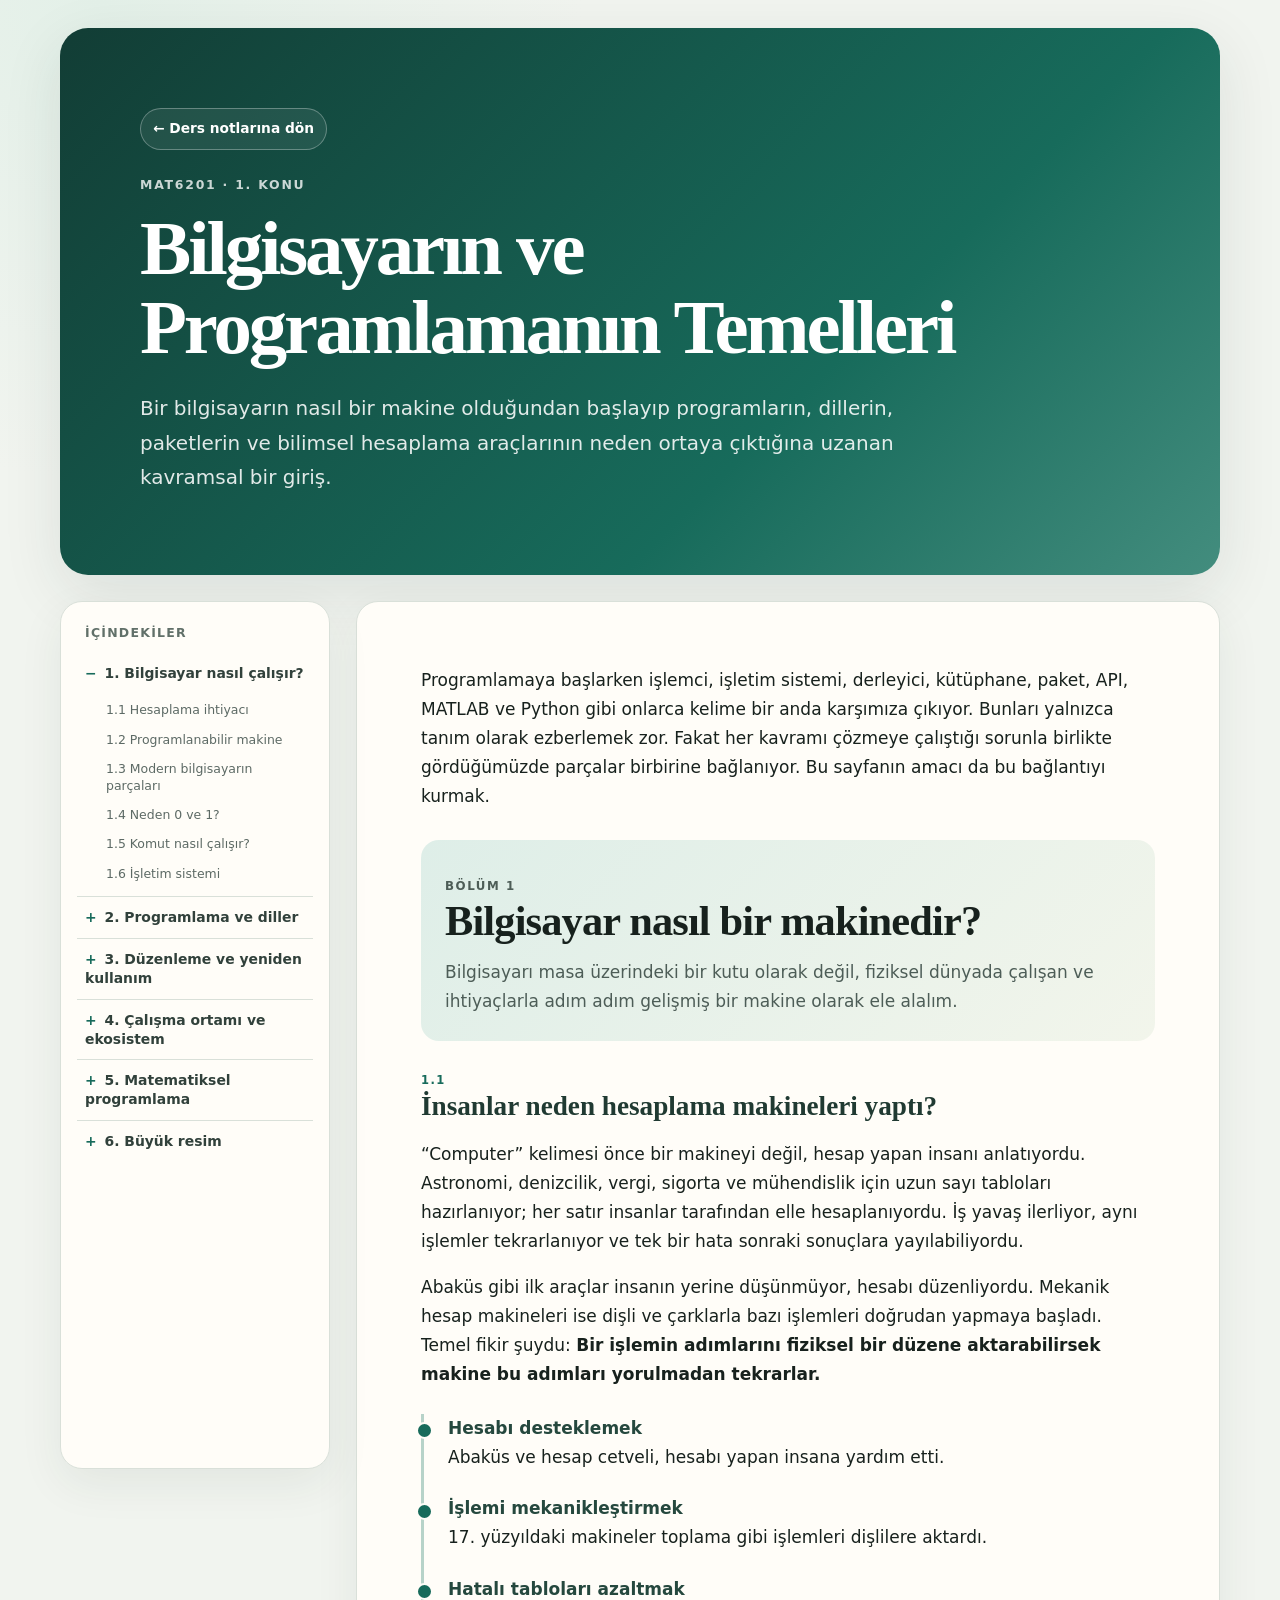
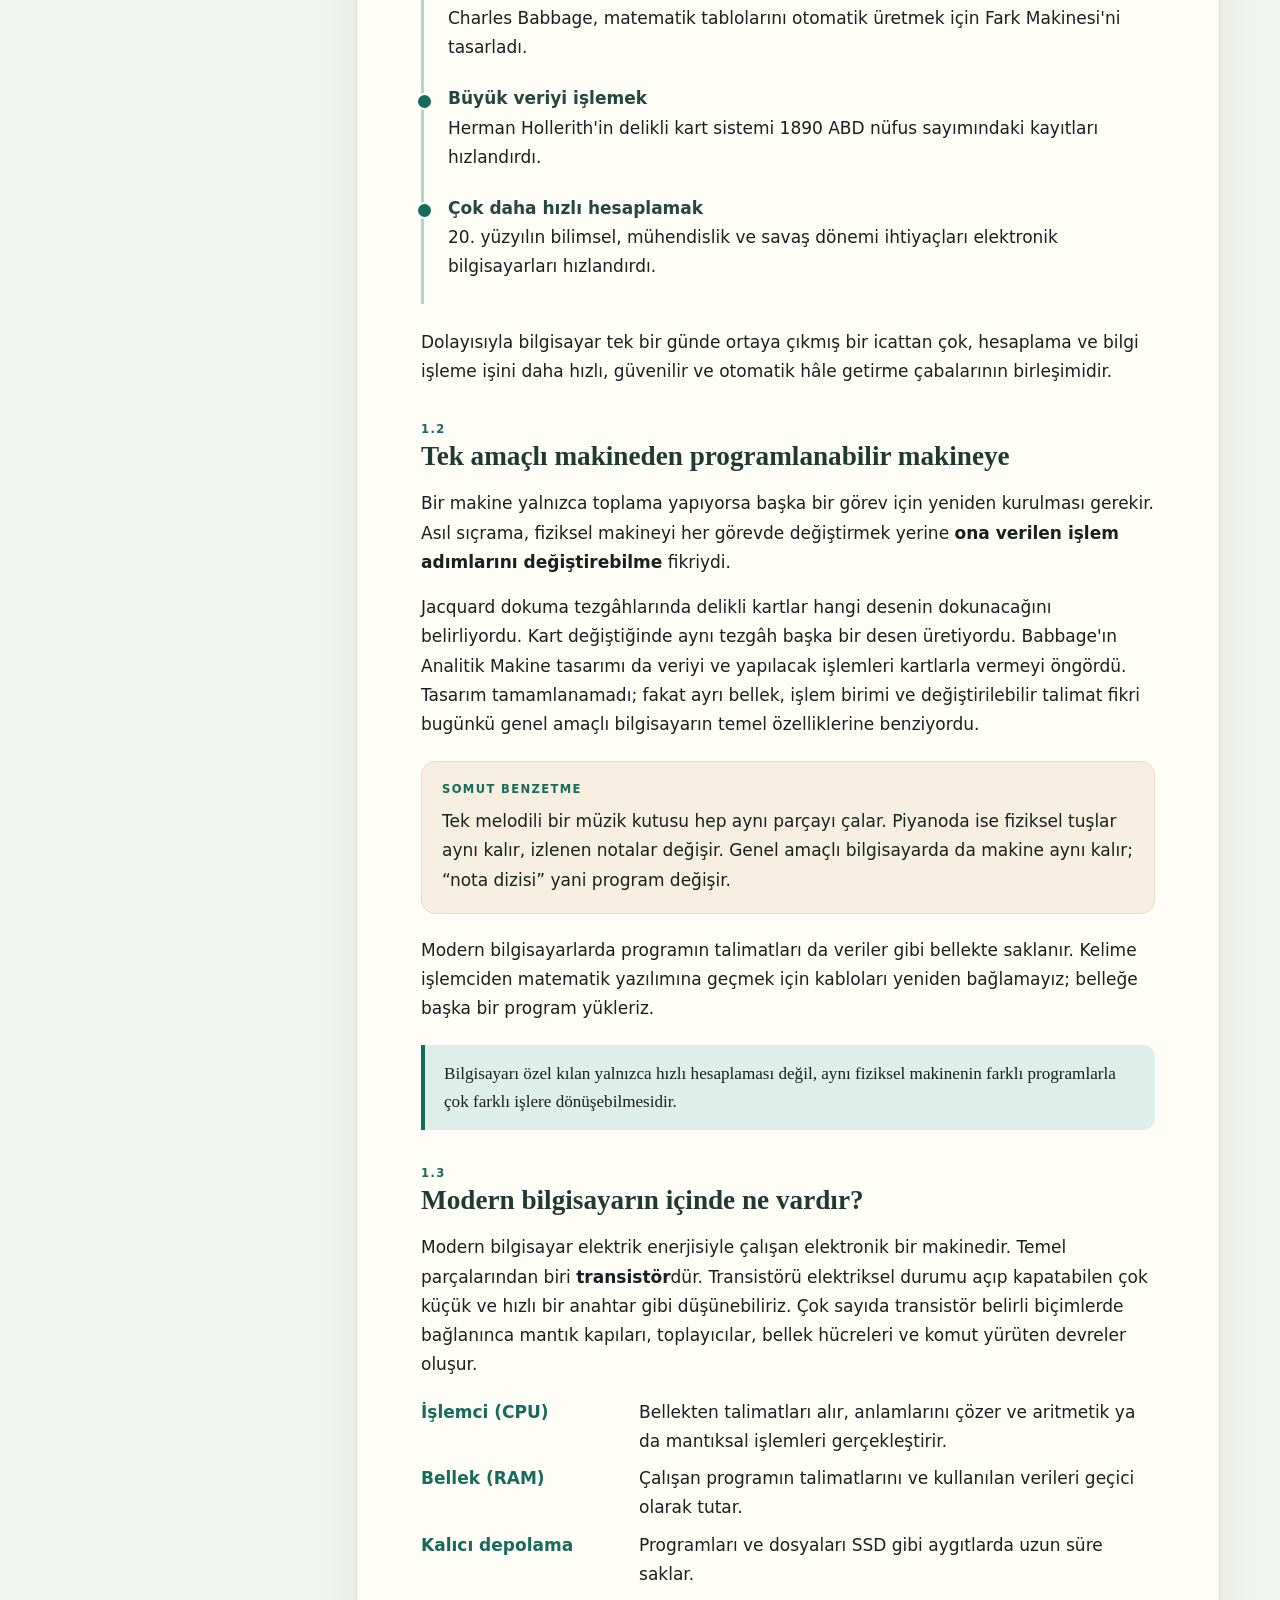
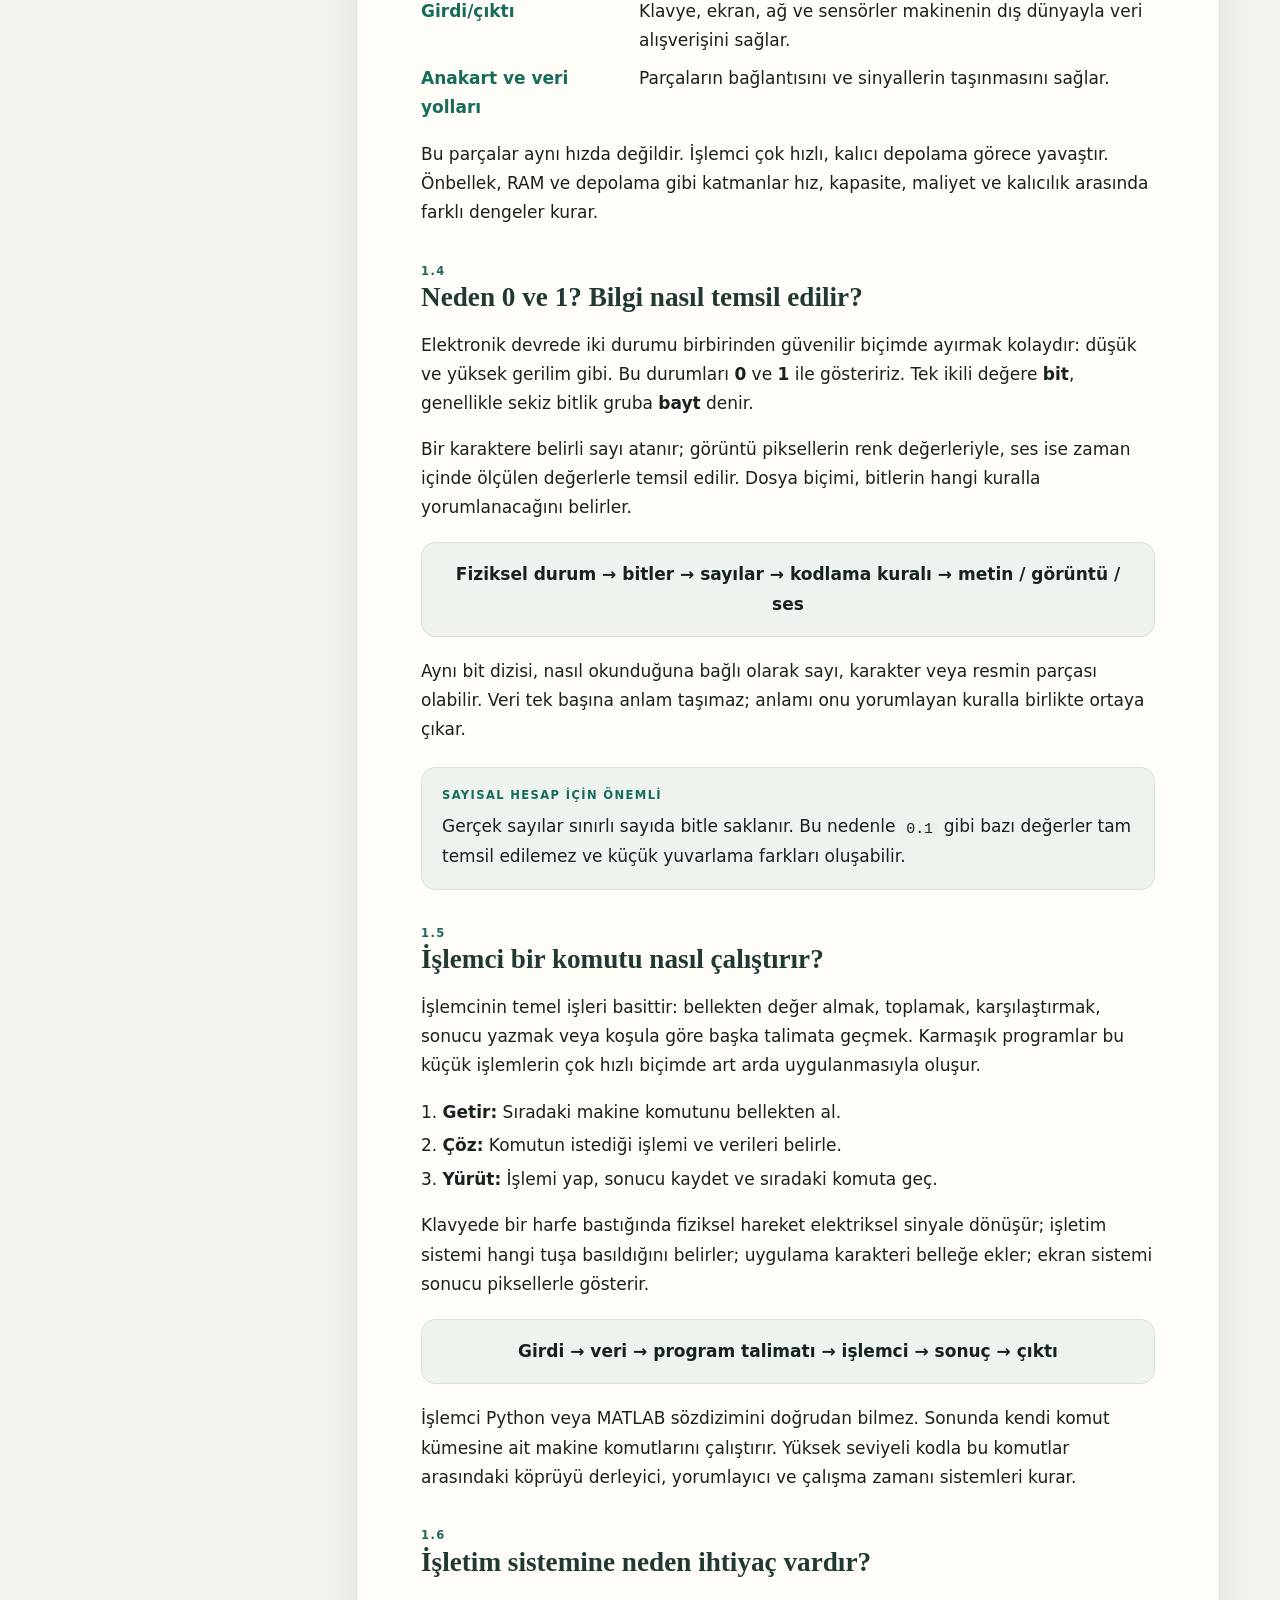
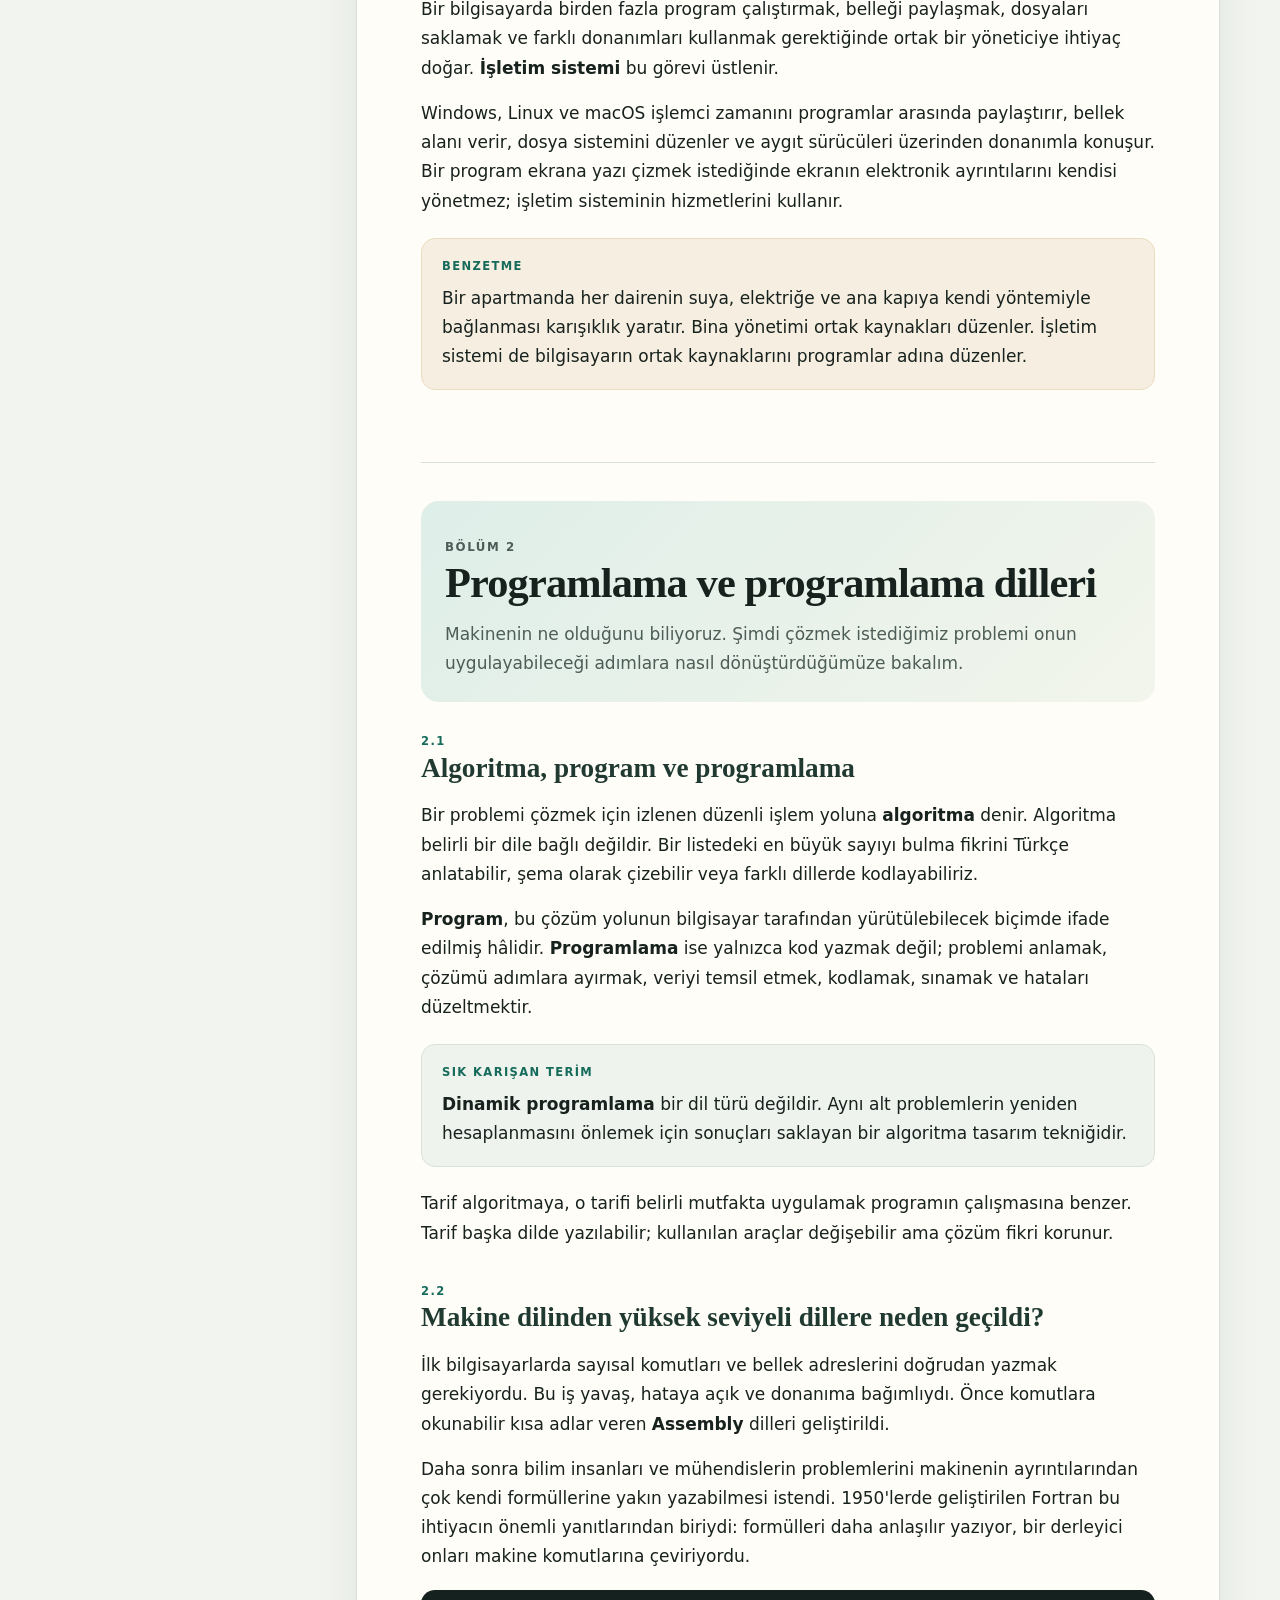
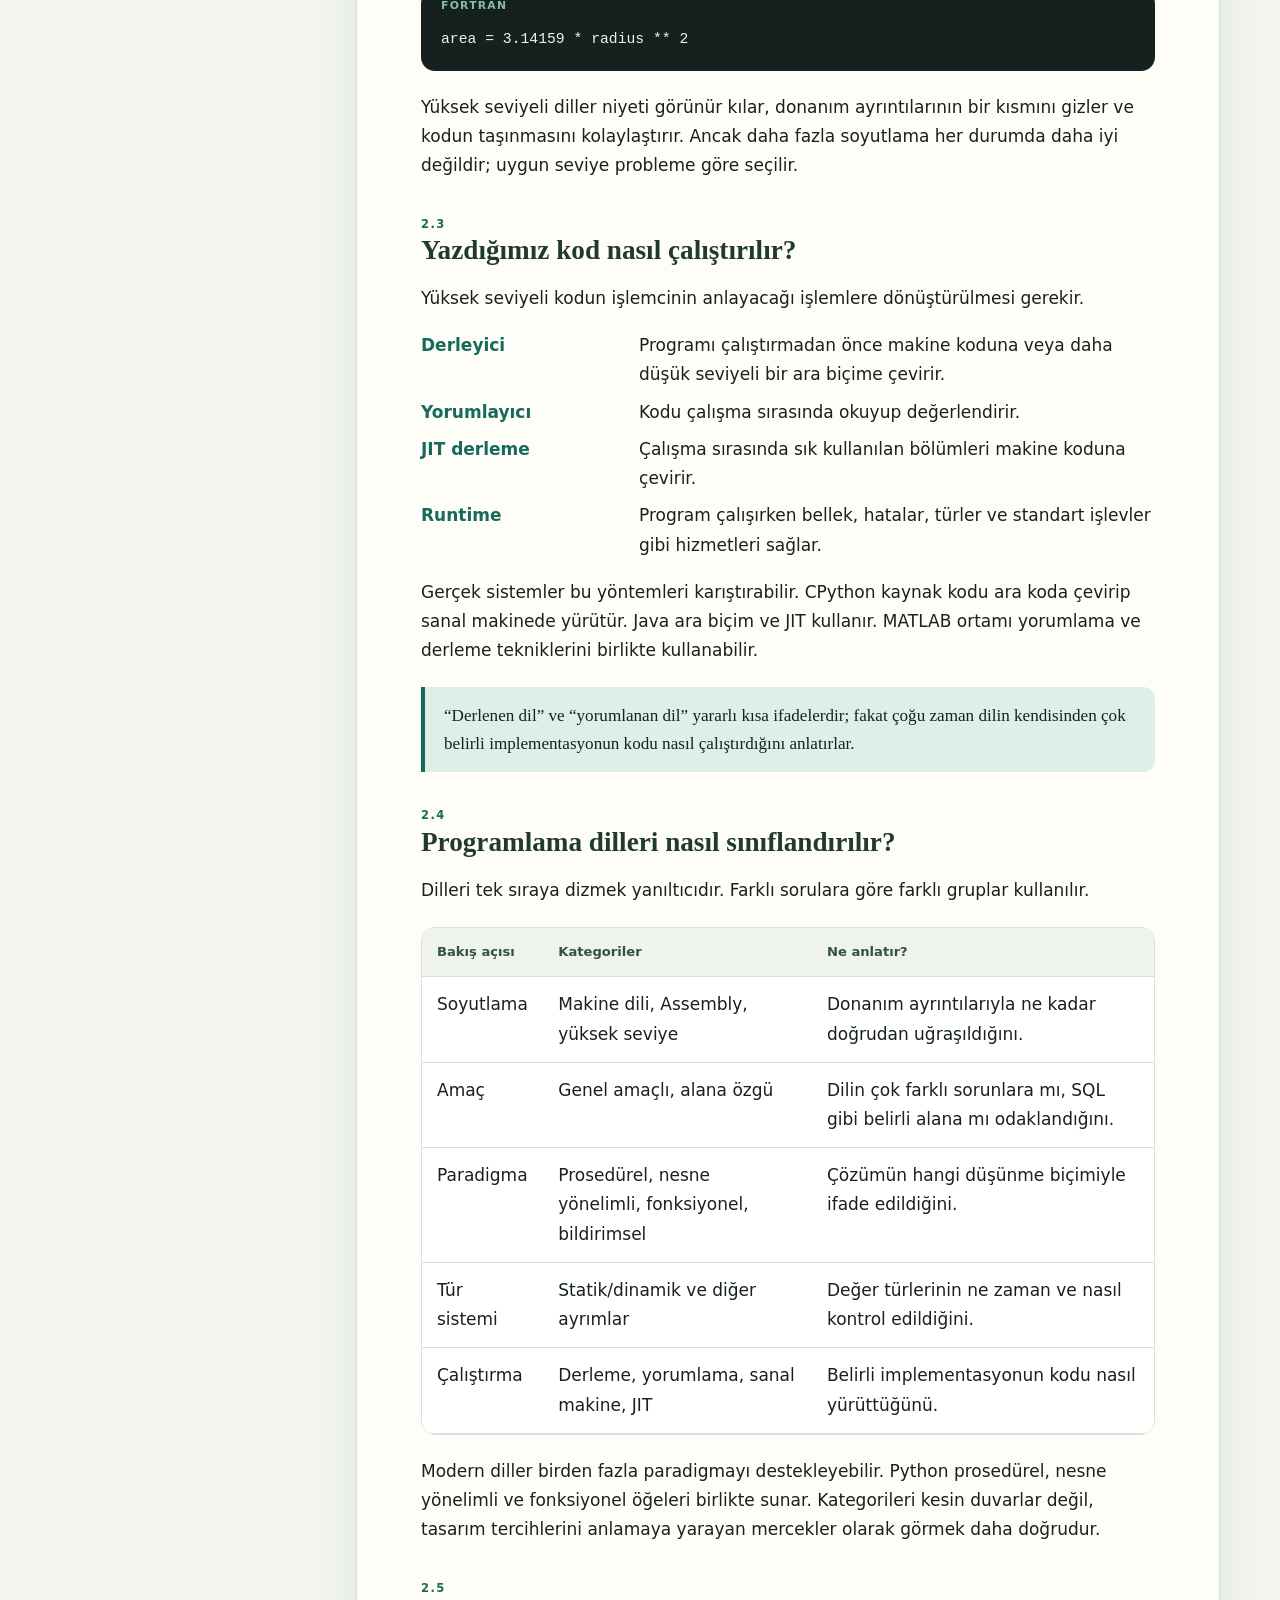
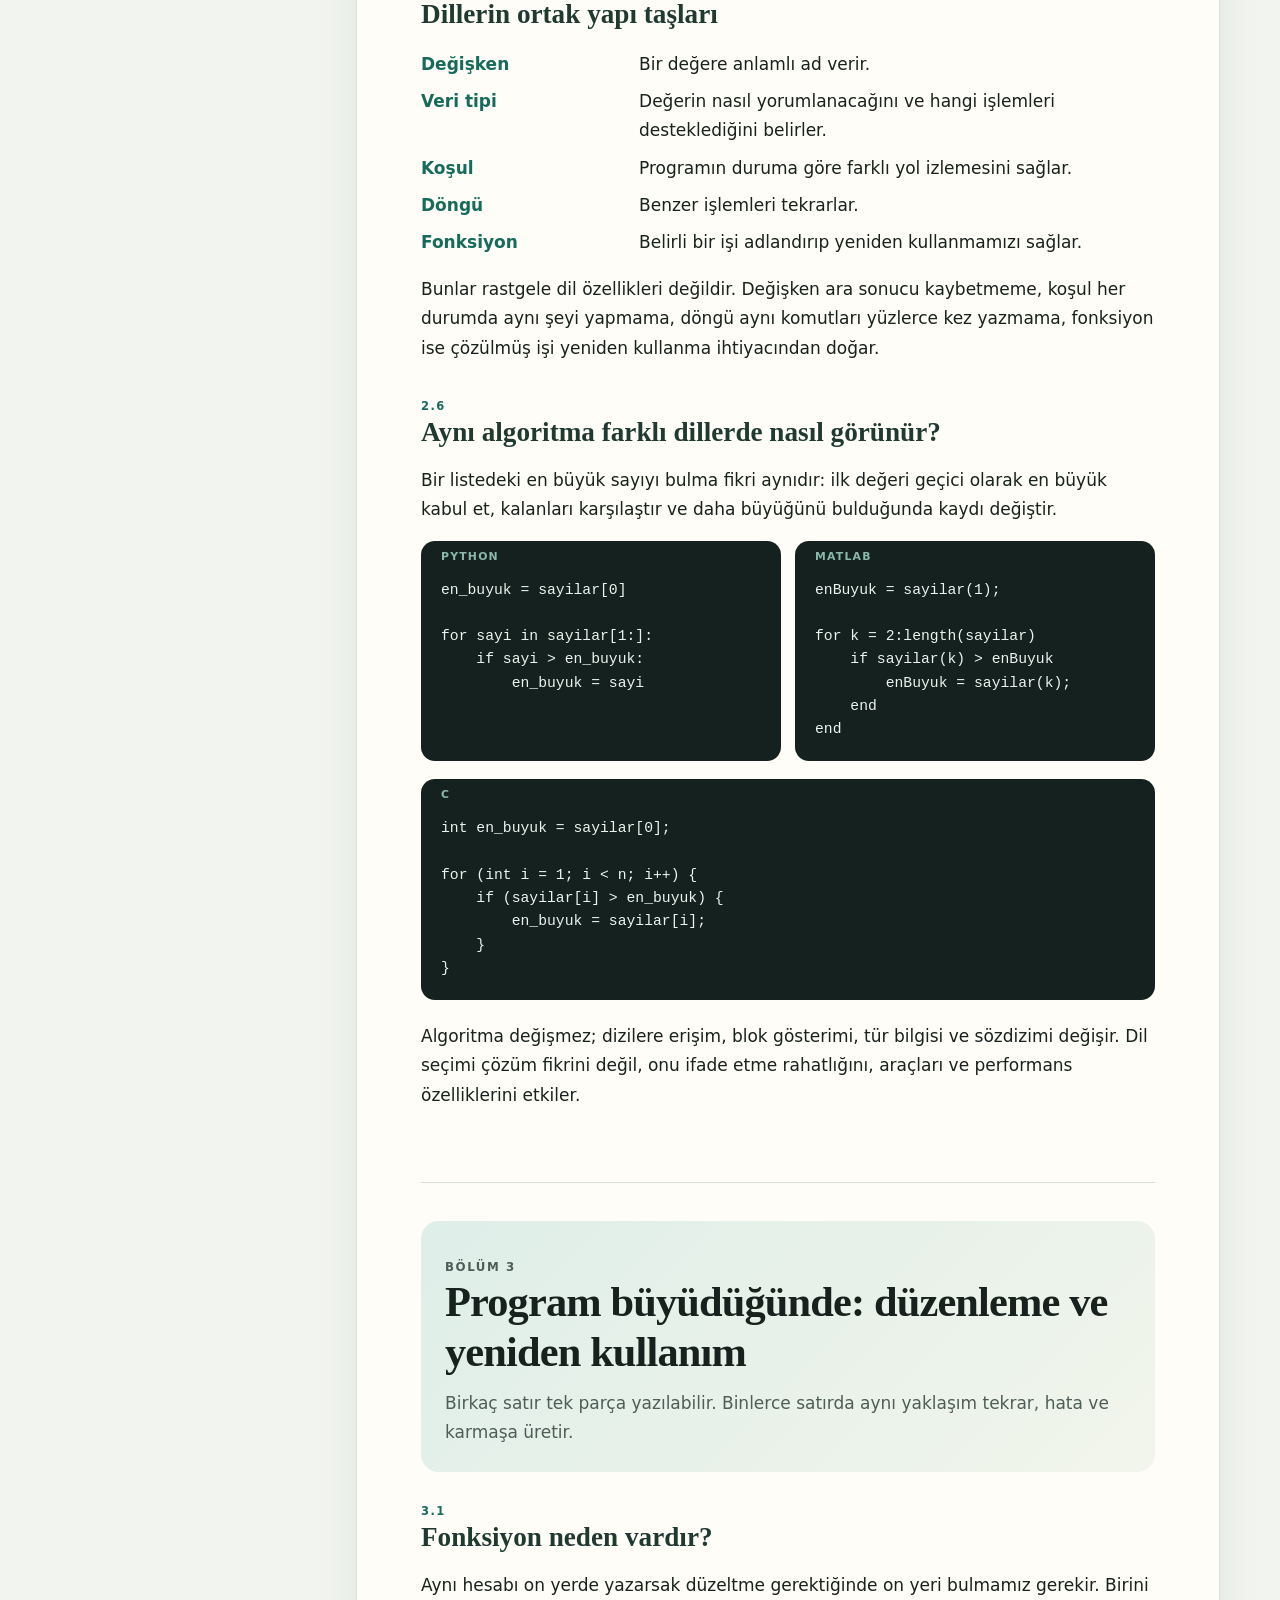
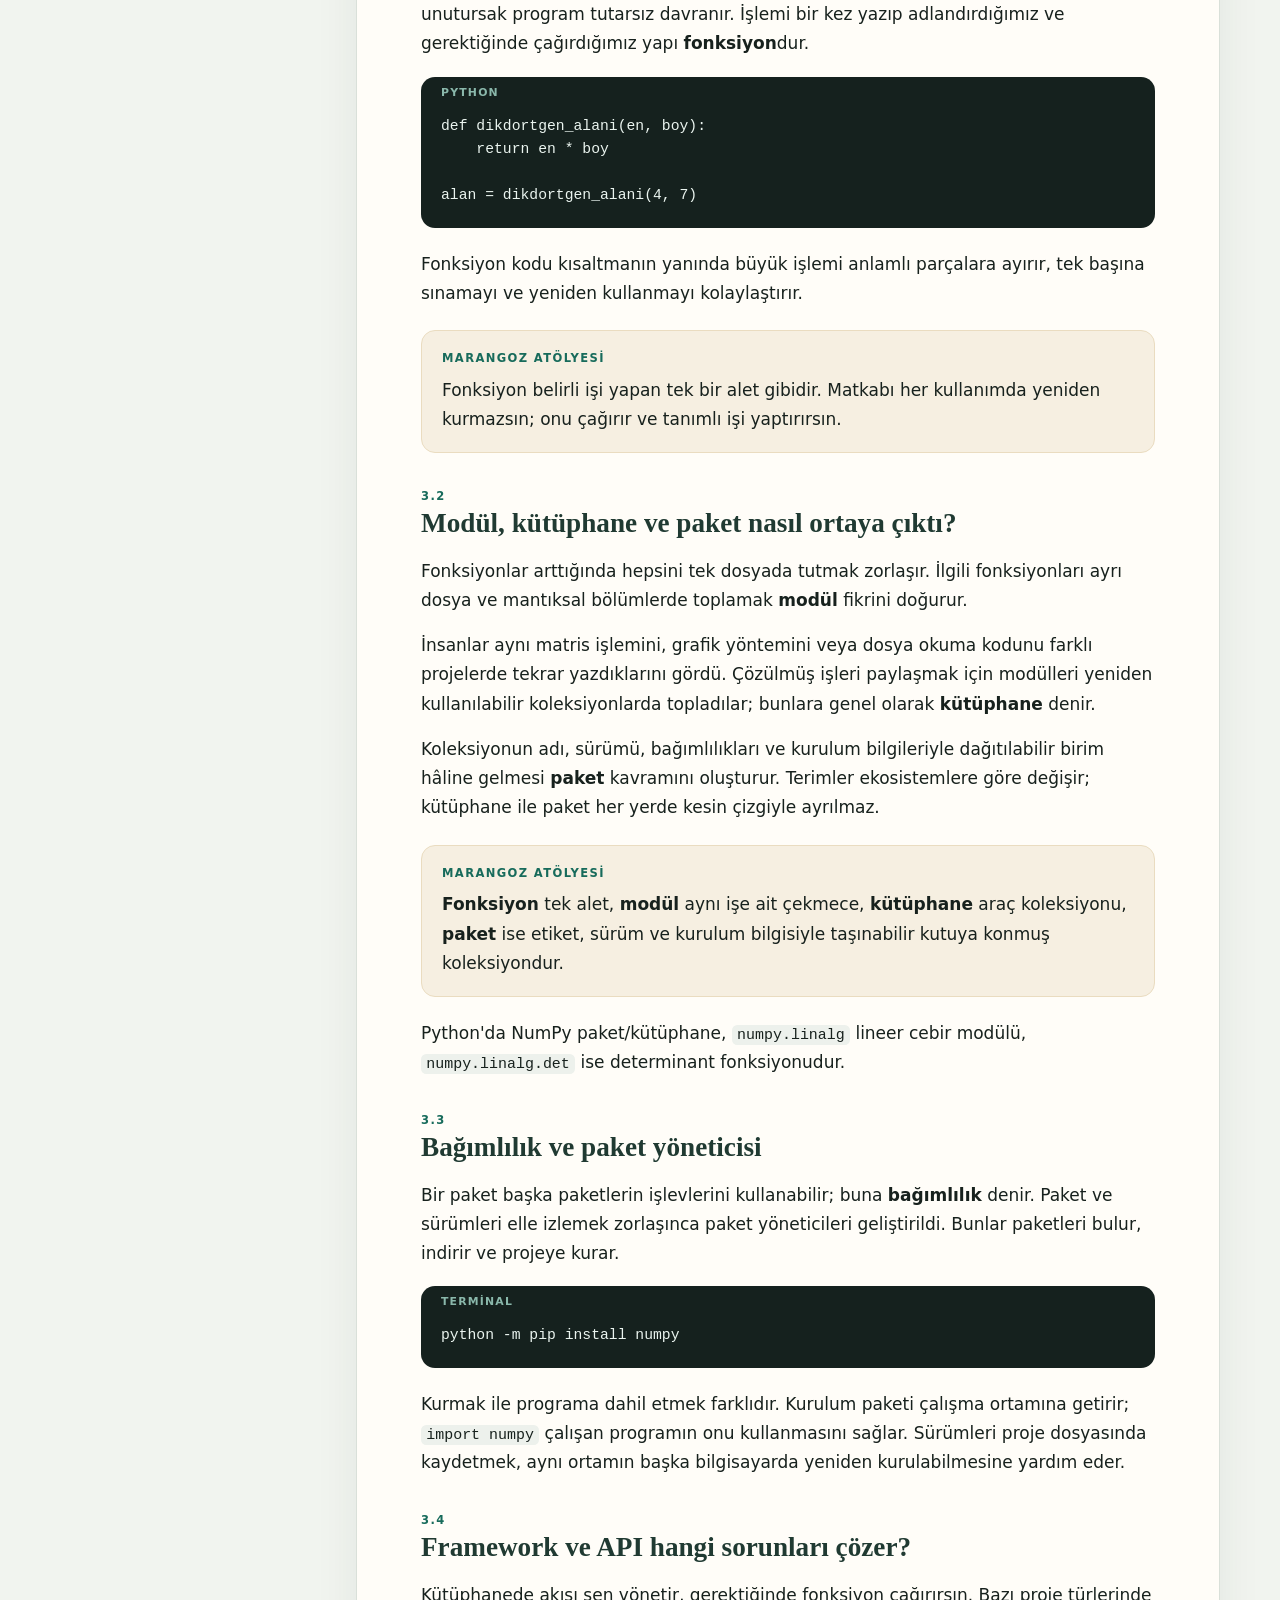
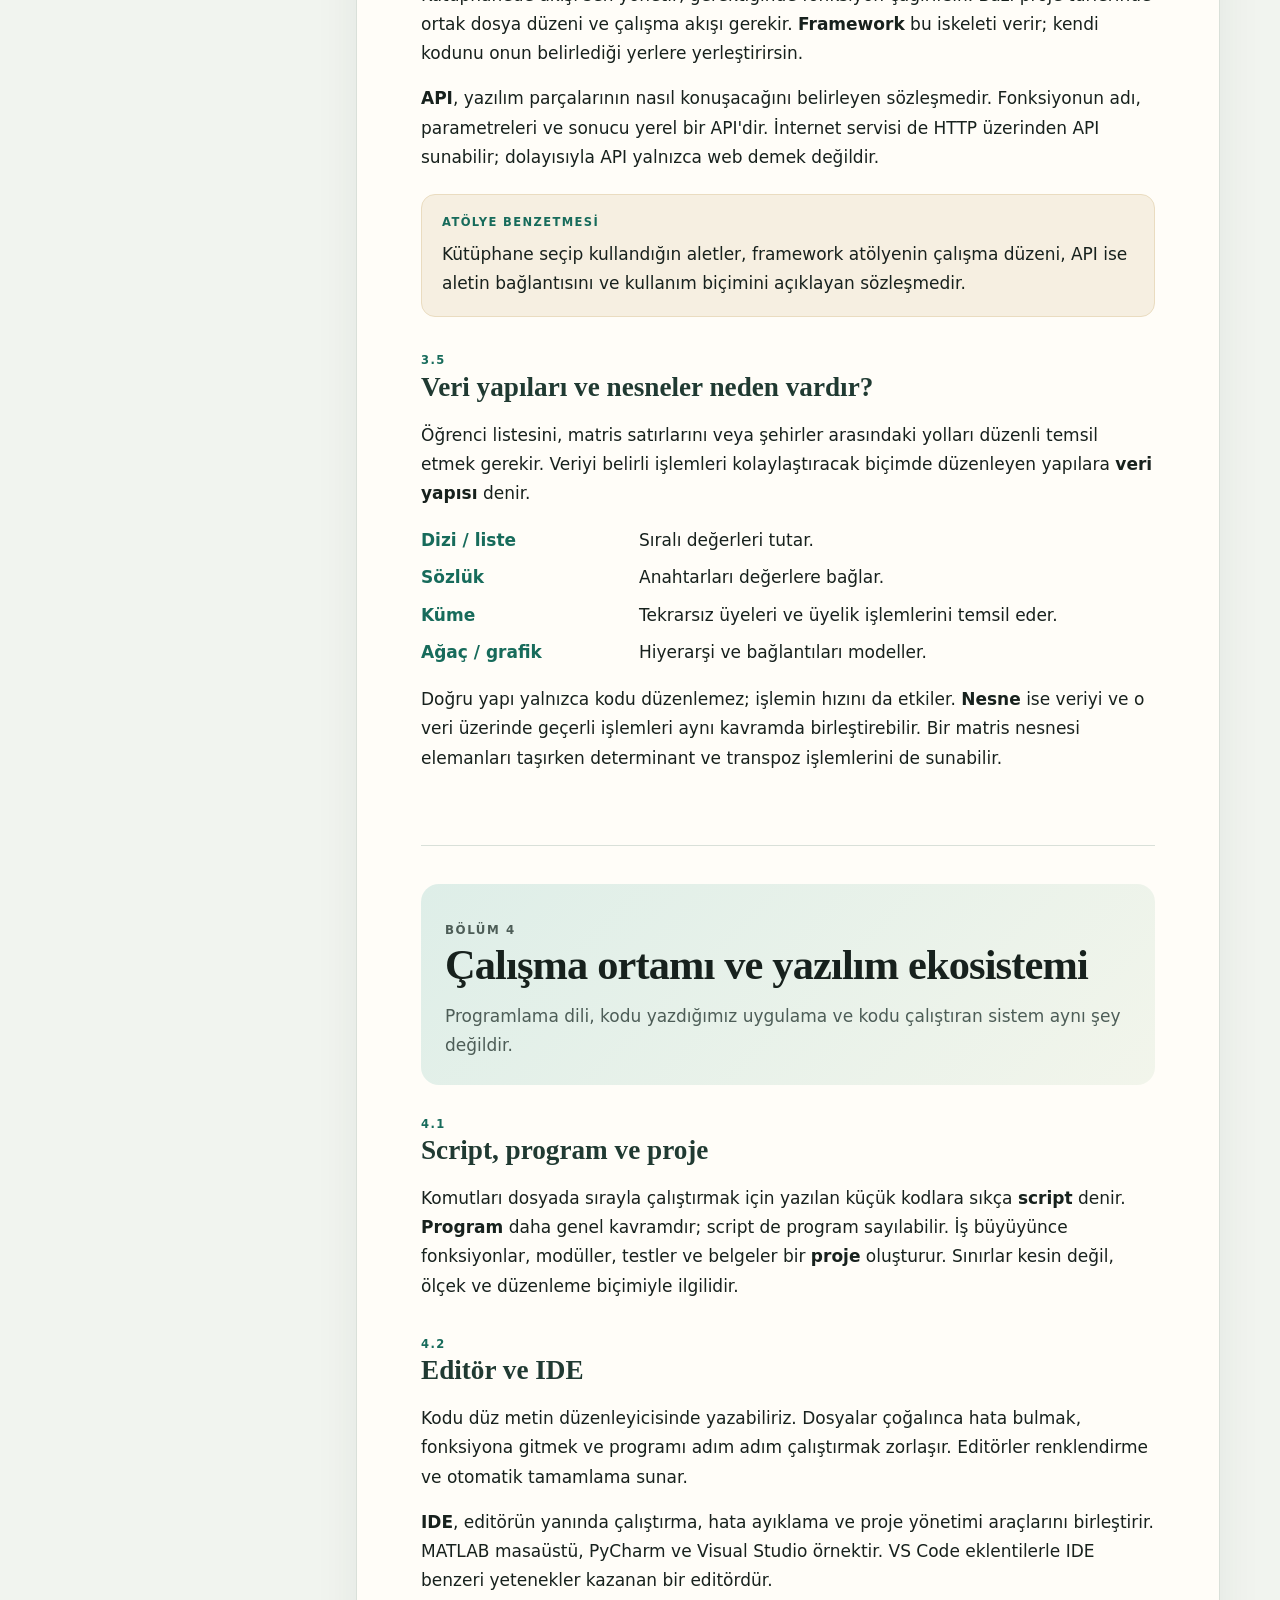
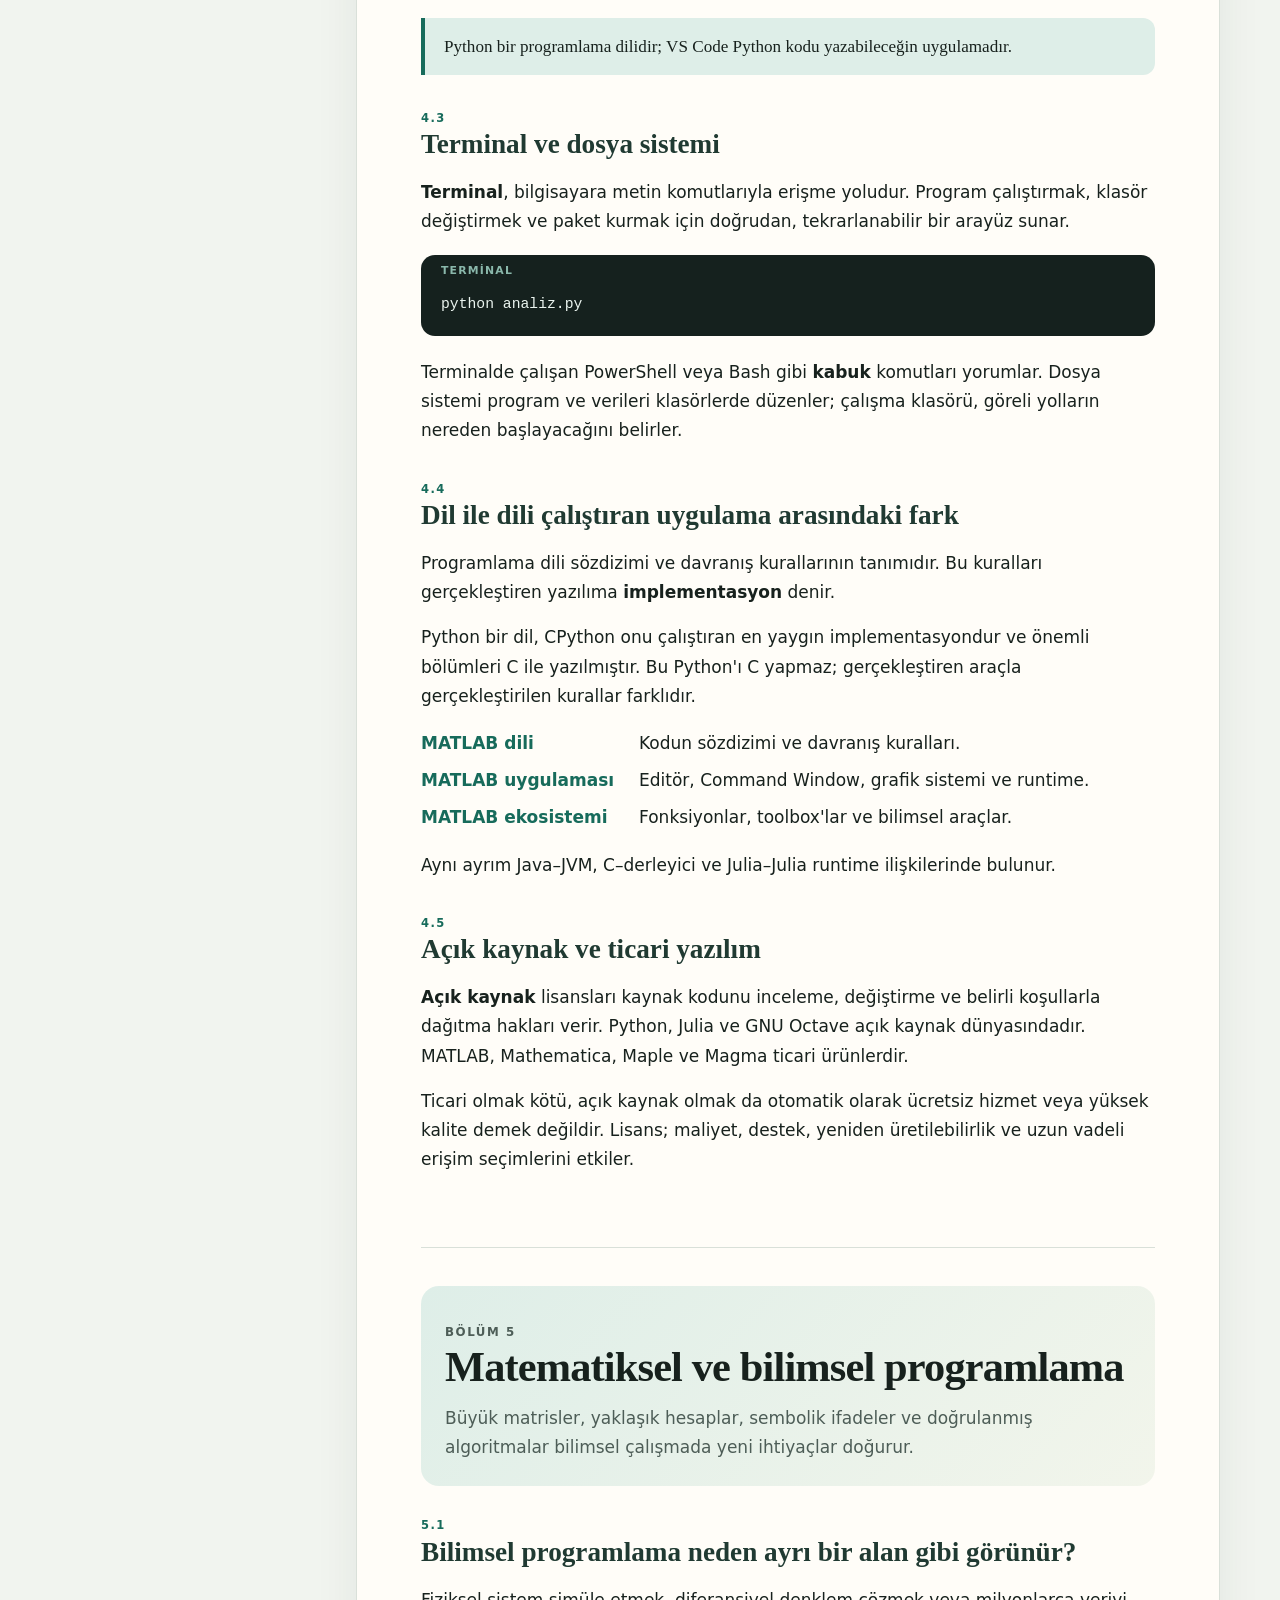
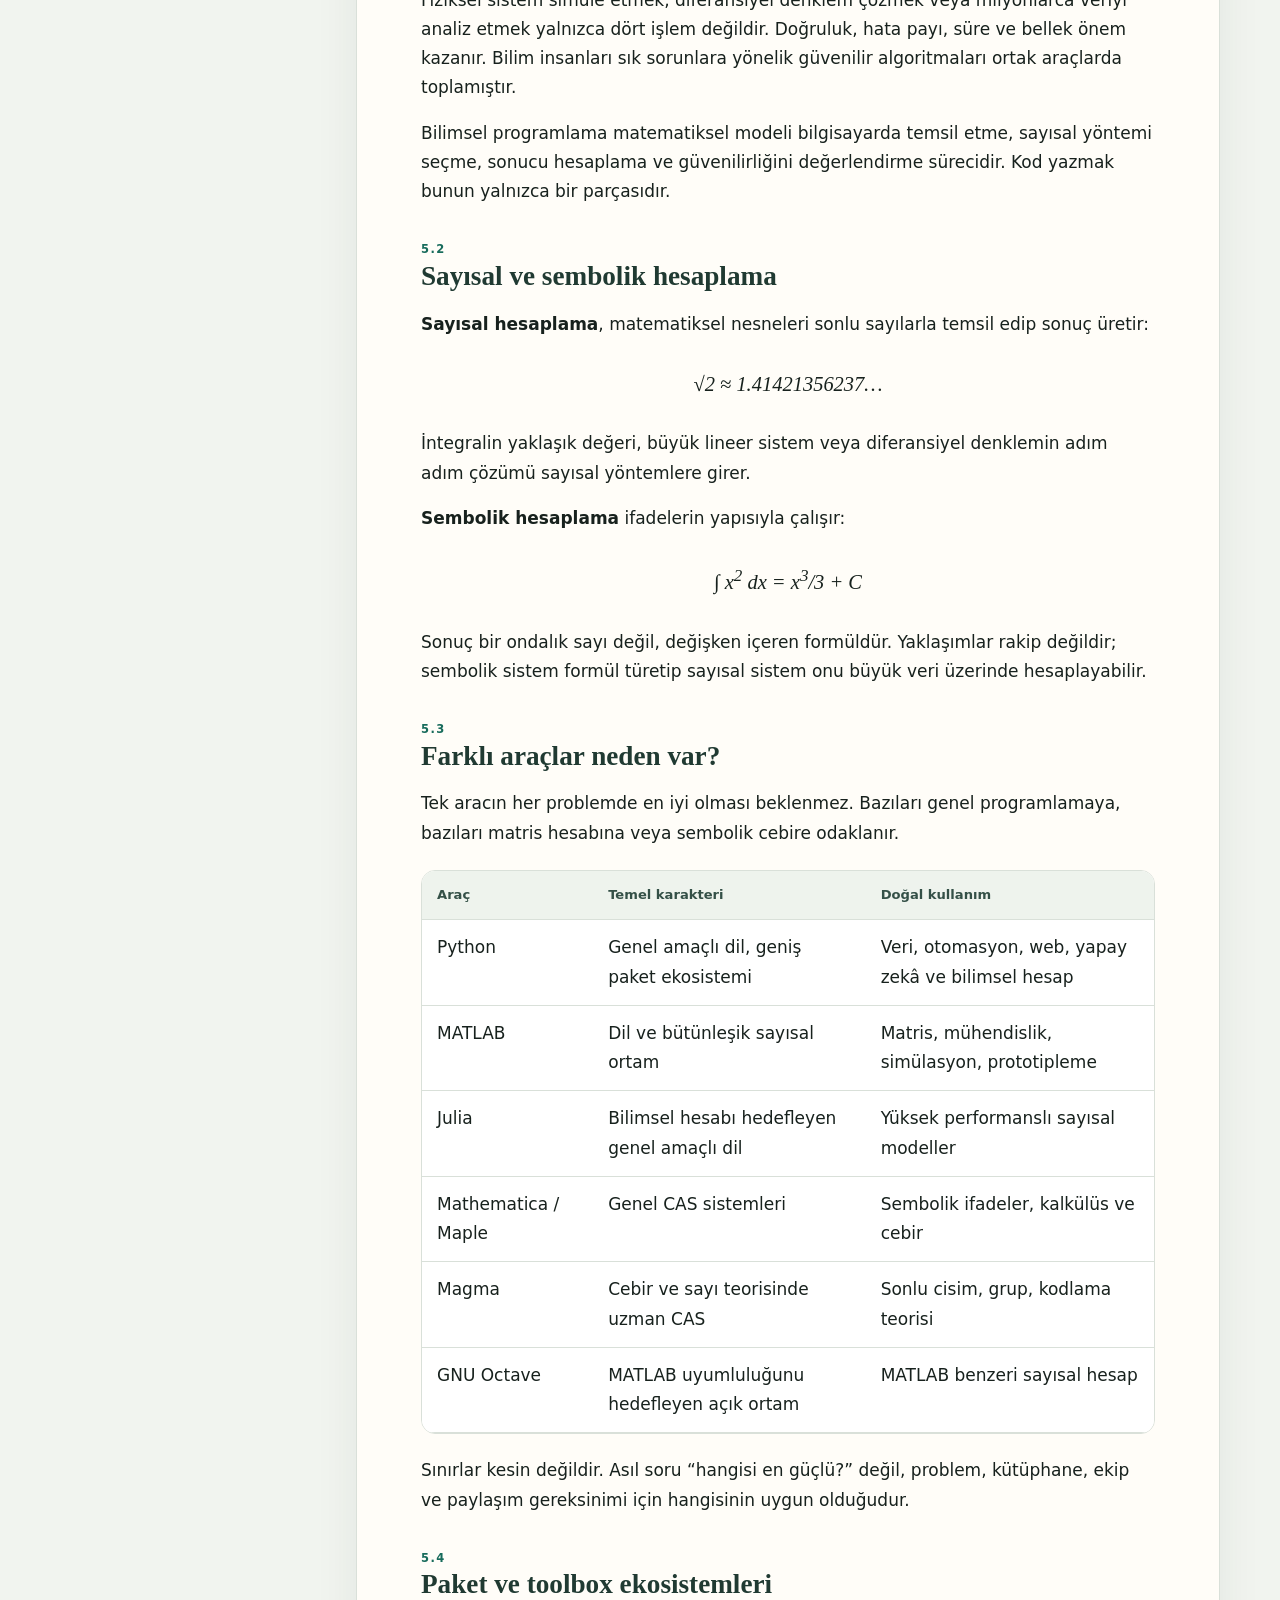
==== commit 4122c462: "Temel kavramları bölümler halinde yeniden kurgula" ====
--- a/bilgisayarin-temelleri/index.html
+++ b/bilgisayarin-temelleri/index.html
@@ -3,264 +3,309 @@
 <head>
 <meta charset="utf-8">
 <meta name="viewport" content="width=device-width,initial-scale=1">
-<meta name="description" content="Bilgisayarın somut yapısından programlama dillerine, kütüphanelere ve bilimsel hesaplamaya uzanan temel kavramlar rehberi.">
-<title>Bilgisayarın Temelleri | MAT6201</title>
+<meta name="description" content="Bilgisayarların nasıl çalıştığını, programlamanın neden ortaya çıktığını ve temel yazılım kavramlarını tarihsel bağlamlarıyla anlatan rehber.">
+<title>Bilgisayarın ve Programlamanın Temelleri | MAT6201</title>
 <style>
 :root{--ink:#17211d;--muted:#617069;--paper:#fffdf8;--wash:#eef3ed;--accent:#176b5b;--soft:#deeee8;--line:#d9e0d9;--code:#15211e}*{box-sizing:border-box}html{scroll-behavior:smooth}body{margin:0;color:var(--ink);background:radial-gradient(circle at 8% 0,#e3f0e8 0,transparent 30rem),#f1f4ef;font:17px/1.72 system-ui,-apple-system,"Segoe UI",sans-serif}.shell{width:min(1160px,calc(100% - 30px));margin:28px auto 70px}.hero{padding:clamp(38px,7vw,80px);border-radius:28px;color:#fff;background:linear-gradient(135deg,#123d35,#176b5b 65%,#438d7e);box-shadow:0 18px 60px #20352d1a}.eyebrow{margin:0 0 14px;font-size:.78rem;font-weight:750;letter-spacing:.14em;text-transform:uppercase;opacity:.78}h1{max-width:900px;margin:0;font:750 clamp(2.3rem,6vw,5rem)/1.03 Georgia,serif;letter-spacing:-.04em}.lead{max-width:780px;margin:24px 0 0;font-size:clamp(1.05rem,2vw,1.25rem);color:#ffffffdf}.layout{display:grid;grid-template-columns:270px minmax(0,1fr);gap:26px;margin-top:26px}nav,main{background:var(--paper);border:1px solid var(--line);border-radius:22px;box-shadow:0 15px 45px #20352d12}nav{position:sticky;top:16px;max-height:calc(100vh - 32px);overflow:auto;padding:20px 16px}nav strong{display:block;margin:0 8px 10px;font-size:.78rem;letter-spacing:.1em;text-transform:uppercase;color:var(--muted)}nav ol{margin:0;padding:0;list-style:none;counter-reset:toc}nav li{counter-increment:toc}nav a{display:grid;grid-template-columns:2em 1fr;gap:5px;padding:6px 8px;border-radius:8px;color:#35433e;text-decoration:none;font-size:.83rem;line-height:1.32}nav a:before{content:counter(toc,decimal-leading-zero);color:#829088}nav a:hover{background:var(--soft);color:var(--accent)}main{padding:clamp(26px,5vw,64px)}section{scroll-margin-top:22px;padding:0 0 34px;margin:0 0 38px;border-bottom:1px solid var(--line)}section:last-child{border:0;margin:0;padding:0}h2{margin:0 0 18px;font:700 clamp(1.55rem,3vw,2.1rem)/1.18 Georgia,serif;letter-spacing:-.02em}h3{margin:28px 0 10px;font-size:1.08rem;color:var(--accent)}p{margin:0 0 16px}ul,ol{padding-left:1.35rem}li{margin:.28rem 0}blockquote{margin:22px 0;padding:15px 19px;border-left:4px solid var(--accent);border-radius:0 12px 12px 0;background:var(--soft);font:1.07rem/1.6 Georgia,serif}pre{position:relative;overflow:auto;margin:18px 0 22px;padding:38px 20px 20px;border-radius:14px;color:#eaf4ef;background:var(--code);font:.92rem/1.58 ui-monospace,Consolas,monospace}pre:before{content:attr(data-lang);position:absolute;top:11px;left:20px;color:#8ab8ab;font:700 .68rem/1 system-ui;letter-spacing:.11em;text-transform:uppercase}code{padding:.12em .35em;border-radius:.35em;background:#edf1ec;font:.88em ui-monospace,Consolas,monospace}pre code{padding:0;color:inherit;background:none;font:inherit}.math{overflow:auto;margin:20px 0;padding:10px;text-align:center;font:italic 1.28rem/1.5 Georgia,serif}.flow{margin:20px 0;padding:17px;border:1px solid var(--line);border-radius:14px;background:var(--wash);text-align:center;font-weight:650}.defs{display:grid;grid-template-columns:minmax(135px,.38fr) 1fr;gap:8px 22px;margin:18px 0}.defs dt{font-weight:750;color:var(--accent)}.defs dd{margin:0}.back-link{display:inline-flex;align-items:center;margin:0 0 24px;padding:8px 12px;border:1px solid #ffffff4d;border-radius:999px;color:#fff;text-decoration:none;font-size:.86rem;font-weight:700;background:#ffffff12}.back-link:hover{background:#ffffff22}.closing{padding:25px;border-radius:16px;background:linear-gradient(135deg,var(--soft),#f2f4e9)}footer{padding:26px 0 0;text-align:center;color:var(--muted);font-size:.82rem}@media(max-width:840px){.layout{grid-template-columns:1fr}nav{position:static;max-height:none}nav ol{columns:2}nav li{break-inside:avoid}}@media(max-width:560px){.shell{width:calc(100% - 18px);margin-top:9px}.hero,main{border-radius:16px}nav{display:none}.defs{grid-template-columns:1fr;gap:0}}@media print{.back-link{display:none}body{background:#fff;font-size:11pt}.shell{width:100%;margin:0}.hero{color:#111;background:none;box-shadow:none;padding:0 0 24px}.lead{color:#333}.layout{display:block}nav{display:none}main{padding:0;border:0;box-shadow:none}pre{white-space:pre-wrap}}
+
+/* Yeniden kurgulanan bölüm yapısı */
+main{min-width:0}
+.toc details{border-top:1px solid var(--line)}.toc details:first-of-type{border-top:0}.toc summary{cursor:pointer;list-style:none;padding:11px 8px;color:#31413b;font-size:.87rem;font-weight:750;line-height:1.35}.toc summary::-webkit-details-marker{display:none}.toc summary:before{content:"+";display:inline-block;width:1.4em;color:var(--accent)}.toc details[open] summary:before{content:"−"}.toc details ol{margin:0 0 10px;padding:0 8px 0 29px;list-style:none}.toc details li{counter-increment:none}.toc details a::before{content:none}.toc details a{display:block;padding:4px 0;color:#5d6a65;text-decoration:none;font-size:.78rem;line-height:1.35}.chapter{scroll-margin-top:22px}.chapter-head{margin:28px 0 34px;padding:24px;border-radius:18px;background:linear-gradient(135deg,var(--soft),#f2f5eb)}.chapter-kicker{margin:0 0 6px;color:var(--accent);font-size:.74rem;font-weight:800;letter-spacing:.13em;text-transform:uppercase}.chapter-head h2{margin:0;font-size:clamp(1.8rem,3.4vw,2.65rem)}.chapter-head p{margin:12px 0 0;color:#4d5d57}.subsection{scroll-margin-top:22px;margin:0 0 38px}.subsection h3{margin:0 0 16px;font:700 clamp(1.32rem,2.5vw,1.7rem)/1.24 Georgia,serif;color:#203a32}.subsection h3 .num{display:block;margin-bottom:4px;color:var(--accent);font:800 .72rem/1 system-ui;letter-spacing:.12em}.analogy,.note{margin:22px 0;padding:18px 20px;border-radius:14px}.analogy{background:#f6efe1;border:1px solid #eadcc0}.note{background:var(--wash);border:1px solid var(--line)}.label{display:block;margin-bottom:7px;color:var(--accent);font-size:.72rem;font-weight:850;letter-spacing:.12em;text-transform:uppercase}.timeline{margin:24px 0;padding:0;list-style:none;border-left:3px solid #b7d3c9}.timeline li{position:relative;margin:0;padding:0 0 22px 24px}.timeline li:before{content:"";position:absolute;left:-8px;top:.5em;width:13px;height:13px;border:2px solid var(--paper);border-radius:50%;background:var(--accent)}.timeline strong{display:block;color:#25483e}.table-wrap{overflow:auto;margin:22px 0;border:1px solid var(--line);border-radius:14px}.table-wrap table{width:100%;min-width:620px;border-collapse:collapse;background:#fff}.table-wrap th,.table-wrap td{padding:13px 15px;border-bottom:1px solid var(--line);text-align:left;vertical-align:top}.table-wrap th{background:var(--wash);color:#345047;font-size:.82rem}.code-grid{display:grid;grid-template-columns:repeat(2,minmax(0,1fr));gap:14px}.code-grid>*{min-width:0}.code-grid pre{margin:0;max-width:100%}.sources{font-size:.9rem;color:var(--muted)}.sources a{color:var(--accent)}@media(max-width:840px){.layout{grid-template-columns:minmax(0,1fr)}.toc details{break-inside:avoid}}@media(max-width:620px){.code-grid{grid-template-columns:1fr}.chapter-head{padding:20px}.subsection{margin-bottom:32px}}
 </style>
 </head>
 <body>
 <div class="shell">
-<header class="hero"><a class="back-link" href="../">← Ders notlarına dön</a><p class="eyebrow">MAT6201 · 1. konu</p><h1>Bilgisayarın Temelleri</h1><p class="lead">Dilden uygulamaya, kütüphaneden bilimsel hesaplamaya: programlama dili, derleyici, algoritma, paket, CAS ve daha fazlasını tek bir zihinsel modelde buluşturan bir giriş.</p></header>
+<header class="hero">
+<a class="back-link" href="../">← Ders notlarına dön</a>
+<p class="eyebrow">MAT6201 · 1. konu</p>
+<h1>Bilgisayarın ve Programlamanın Temelleri</h1>
+<p class="lead">Bir bilgisayarın nasıl bir makine olduğundan başlayıp programların, dillerin, paketlerin ve bilimsel hesaplama araçlarının neden ortaya çıktığına uzanan kavramsal bir giriş.</p>
+</header>
 <div class="layout">
-<nav aria-label="İçindekiler"><strong>İçindekiler</strong><ol>
-<li><a href="#s0">Bilgisayar nedir?</a></li><li><a href="#s1">Bilgisayar ne anlar?</a></li><li><a href="#s2">Programlama dili</a></li><li><a href="#s3">MATLAB bir program mı?</a></li><li><a href="#s4">Dilin implementasyonu</a></li><li><a href="#s5">Derleyici ve yorumlayıcı</a></li><li><a href="#s6">Yüksek seviyeli dil</a></li><li><a href="#s7">Algoritma</a></li><li><a href="#s8">Kütüphane</a></li><li><a href="#s9">Fonksiyon</a></li><li><a href="#s10">Paket</a></li><li><a href="#s11">Modül</a></li><li><a href="#s12">Toolbox</a></li><li><a href="#s13">Framework</a></li><li><a href="#s14">API</a></li><li><a href="#s15">Bilimsel programlama</a></li><li><a href="#s16">Sayısal hesaplama</a></li><li><a href="#s17">Sembolik hesaplama</a></li><li><a href="#s18">CAS</a></li><li><a href="#s19">MATLAB ve Magma</a></li><li><a href="#s20">Python ekosistemi</a></li><li><a href="#s21">Veri yapısı</a></li><li><a href="#s22">Nesne</a></li><li><a href="#s23">Script ve program</a></li><li><a href="#s24">IDE</a></li><li><a href="#s25">Terminal</a></li><li><a href="#s26">İşletim sistemi</a></li><li><a href="#s27">Açık kaynak ve ticari</a></li><li><a href="#s28">GNU Octave</a></li><li><a href="#s29">Fortran</a></li><li><a href="#s30">Bütün katmanlar</a></li><li><a href="#s31">MATLAB'ın katmanları</a></li><li><a href="#s32">Öğrenme sırası</a></li>
-</ol></nav>
+<nav class="toc" aria-label="İçindekiler"><strong>İçindekiler</strong>
+<details open><summary>1. Bilgisayar nasıl çalışır?</summary><ol>
+<li><a href="#s1-1">1.1 Hesaplama ihtiyacı</a></li><li><a href="#s1-2">1.2 Programlanabilir makine</a></li><li><a href="#s1-3">1.3 Modern bilgisayarın parçaları</a></li><li><a href="#s1-4">1.4 Neden 0 ve 1?</a></li><li><a href="#s1-5">1.5 Komut nasıl çalışır?</a></li><li><a href="#s1-6">1.6 İşletim sistemi</a></li>
+</ol></details>
+<details><summary>2. Programlama ve diller</summary><ol>
+<li><a href="#s2-1">2.1 Algoritma, program, programlama</a></li><li><a href="#s2-2">2.2 Makine dilinden yüksek seviyeye</a></li><li><a href="#s2-3">2.3 Kod nasıl çalıştırılır?</a></li><li><a href="#s2-4">2.4 Diller nasıl sınıflandırılır?</a></li><li><a href="#s2-5">2.5 Ortak yapı taşları</a></li><li><a href="#s2-6">2.6 Aynı algoritma, farklı diller</a></li>
+</ol></details>
+<details><summary>3. Düzenleme ve yeniden kullanım</summary><ol>
+<li><a href="#s3-1">3.1 Fonksiyon</a></li><li><a href="#s3-2">3.2 Modül, kütüphane, paket</a></li><li><a href="#s3-3">3.3 Bağımlılık ve paket yöneticisi</a></li><li><a href="#s3-4">3.4 Framework ve API</a></li><li><a href="#s3-5">3.5 Veri yapıları ve nesneler</a></li>
+</ol></details>
+<details><summary>4. Çalışma ortamı ve ekosistem</summary><ol>
+<li><a href="#s4-1">4.1 Script, program, proje</a></li><li><a href="#s4-2">4.2 Editör ve IDE</a></li><li><a href="#s4-3">4.3 Terminal ve dosya sistemi</a></li><li><a href="#s4-4">4.4 Dil ile uygulama farkı</a></li><li><a href="#s4-5">4.5 Açık kaynak ve ticari yazılım</a></li>
+</ol></details>
+<details><summary>5. Matematiksel programlama</summary><ol>
+<li><a href="#s5-1">5.1 Neden bilimsel programlama?</a></li><li><a href="#s5-2">5.2 Sayısal ve sembolik hesaplama</a></li><li><a href="#s5-3">5.3 Araçların farklı rolleri</a></li><li><a href="#s5-4">5.4 Paket ve toolbox ekosistemleri</a></li><li><a href="#s5-5">5.5 Alt katmanlarda performans</a></li>
+</ol></details>
+<details><summary>6. Büyük resim</summary><ol>
+<li><a href="#s6-1">6.1 Tek satırın altındaki katmanlar</a></li><li><a href="#s6-2">6.2 Kavramları öğrenme yolu</a></li><li><a href="#kaynaklar">Kaynaklar</a></li>
+</ol></details>
+</nav>
+
 <main>
-<p>Bilgisayarla bilimsel veya matematiksel bir çalışma yapmaya başladığında karşına çok sayıda kavram çıkar: programlama dili, uygulama, paket, kütüphane, toolbox, derleyici, yorumlayıcı, algoritma, sayısal hesaplama, sembolik hesaplama, MATLAB, Python, C, Magma… Bunların hepsi birbirine bağlıdır ama aynı şeyi ifade etmez. Temel resmi kurduğunda yeni bir yazılım veya dil gördüğünde onun ne olduğunu çok daha kolay anlayabilirsin.</p>
-
-<section id="s0"><h2>1. Bilgisayar nedir? Nasıl bir makinedir?</h2>
-<p>En somut tanımıyla <strong>bilgisayar; elektrik enerjisiyle çalışan, fiziksel parçaları belirli bir düzende birbirine bağlanmış, bilgiyi saklayabilen ve verilen talimatlara göre dönüştürebilen bir makinedir.</strong></p>
-<p>Bir çamaşır makinesi de elektrikli bir makinedir; fakat temel görevi baştan bellidir. Bilgisayarı farklı kılan, <strong>programlanabilir</strong> olmasıdır. Aynı fiziksel makine, içine farklı talimatlar yüklendiğinde hesap makinesi, daktilo, müzik çalar, çizim aracı, haberleşme sistemi veya bilimsel simülasyon aracı olabilir. Bu nedenle bilgisayar yalnızca “hesap yapan” değil, <strong>genel amaçlı ve programlanabilir bir bilgi işleme makinesi</strong>dir.</p>
-
-<h3>Fiziksel olarak içinde ne vardır?</h3>
-<p>Modern bir bilgisayarın en temel yapı taşı <strong>transistör</strong>dür. Transistörü, elektrik akımını açıp kapatabilen çok küçük ve çok hızlı bir anahtar gibi düşünebilirsin. Bir transistör tek başına pek bir şey yapmaz. Fakat çok sayıda transistör belirli biçimlerde bağlandığında mantık kapıları; mantık kapıları birleştiğinde toplama, karşılaştırma, veri saklama ve komut yürütme devreleri oluşur.</p>
-<dl class="defs"><dt>İşlemci (CPU)</dt><dd>Talimatları sırayla alır, yorumlar ve gerekli aritmetik ya da mantıksal işlemleri yaptırır.</dd><dt>Bellek (RAM)</dt><dd>Çalışan programın talimatlarını ve o anda kullanılan verileri elektriksel durumlar halinde geçici olarak tutar.</dd><dt>Kalıcı depolama</dt><dd>Programları ve dosyaları elektrik kesildiğinde de korunacak biçimde SSD veya benzeri aygıtlarda saklar.</dd><dt>Girdi/çıktı aygıtları</dt><dd>Klavye, fare, ekran, ağ bağlantısı ve sensörler makinenin dış dünyayla veri alışverişini sağlar.</dd></dl>
-<p>Bugün bir işlemcinin içinde milyarlarca transistör bulunabilir. Bunlar rastgele yerleştirilmiş anahtarlar değildir; katman katman düzenlenmiş devrelerdir. En altta elektriksel durumlar, onların üzerinde mantık işlemleri, daha yukarıda makine komutları ve en üstte kullandığımız programlar vardır.</p>
-
-<h3>Neden 0 ve 1?</h3>
-<p>Elektronik devrede iki durumu birbirinden güvenilir biçimde ayırmak kolaydır: örneğin düşük ve yüksek gerilim. Bu iki fiziksel durumu <strong>0</strong> ve <strong>1</strong> ile gösteririz. “Bilgisayar yalnızca 0 ve 1 anlar.” sözü bu nedenle söylenir. Buradaki 0 ve 1 soyut sayı olmanın yanında, devredeki iki farklı fiziksel durumu temsil eder.</p>
-<p>Metin, resim veya ses de sonunda bu iki durumdan oluşan bit dizileriyle temsil edilir. Bilgisayar bir resmin “güzel”, bir kelimenin “anlamlı” olduğunu kendiliğinden bilmez; bunları belirlenmiş kurallara göre kodlanmış veriler olarak işler.</p>
-
-<h3>Somut bir işlem nasıl gerçekleşir?</h3>
-<p>Klavyede bir tuşa bastığını düşün. Klavye bu olayı elektriksel bir sinyale dönüştürür. İşletim sistemi sinyali hangi tuşa bastığın bilgisi olarak yorumlar. Çalışan program bu bilgiyi belleğe alır; işlemci programdaki talimatlara göre ne yapılacağını belirler; ekran kartı ve ekran da sonucu ışıklı pikseller halinde gösterir.</p>
-<div class="flow">Fiziksel hareket → elektriksel sinyal → sayısal veri → program talimatları → elektriksel işlem → görünen sonuç</div>
-<p>Yani ekranda gördüğün tek bir harfin arkasında bile fizik, elektronik devreler, veri gösterimleri ve yazılım katmanları birlikte çalışır.</p>
-
-<h3>Bu makineye neden ihtiyaç duyduk?</h3>
-<p>Bilgisayar tek bir anda icat edilmedi. İnsanlar yüzyıllar boyunca aynı temel sorunla karşılaştı: <strong>uzun, tekrarlı hesapları ve büyük miktardaki bilgiyi daha hızlı, düzenli ve daha az hatayla işlemek.</strong></p>
-<ol>
-<li><strong>Hesabı kolaylaştırmak:</strong> Abaküs gibi araçlar insanın yaptığı hesabı destekliyordu. 17. yüzyılda geliştirilen mekanik hesap makineleri, dişliler ve çarklarla toplama gibi işlemleri makineye yaptırmaya başladı.</li>
-<li><strong>Tekrarlı hesapları otomatikleştirmek:</strong> 19. yüzyılda bilim, denizcilik ve mühendislikte kullanılan matematik tabloları insanlar tarafından hazırlanıyor ve hata içerebiliyordu. Charles Babbage, bu tabloları otomatik hesaplayıp basacak <em>Fark Makinesi</em>ni bu soruna karşı tasarladı.</li>
-<li><strong>Makineye farklı görevler verebilmek:</strong> Babbage'ın daha sonraki <em>Analitik Makine</em> tasarımı, yalnızca tek bir hesabı yapan mekanik düzenekten genel amaçlı hesaplamaya geçiş fikrini taşıyordu: veriler, işlemler, bellek ve makineye ne yapacağını bildiren talimatlar birbirinden ayrılacaktı.</li>
-<li><strong>Büyük miktarda veriyi işlemek:</strong> Herman Hollerith'in delikli kart sistemi, 1890 ABD nüfus sayımındaki kayıtların daha hızlı işlenmesine yardımcı oldu. Böylece hesap makinelerinin yanında veri işleme makineleri de önem kazandı.</li>
-<li><strong>Çok daha yüksek hız:</strong> 20. yüzyılda bilimsel hesaplar, mühendislik, savaş dönemindeki balistik tablolar ve şifre çözme gibi ihtiyaçlar elektromekanik ve elektronik makinelerin gelişimini hızlandırdı. ENIAC gibi erken elektronik bilgisayarlarda çok sayıda vakum tüpü kullanılıyordu.</li>
-<li><strong>Küçülmek ve güvenilirleşmek:</strong> Transistörler vakum tüplerine göre daha küçük, daha az enerji tüketen ve daha güvenilir devreler kurulmasını sağladı. Ardından tümleşik devreler çok sayıda transistörü tek bir çip üzerinde topladı; oda büyüklüğündeki makineler zamanla masaüstüne, cebe ve gündelik nesnelerin içine girdi.</li>
-</ol>
-<blockquote>Bilgisayarın tarihi, “insan düşüncesinin yerini alan bir makine” yapma tarihinden çok; belirli ve tekrarlanabilir işlemleri insandan daha hızlı, düzenli ve hatasız gerçekleştirecek bir makine geliştirme tarihidir.</blockquote>
-
-<h3>Bilgisayarın yaptığı işi nasıl özetleyebiliriz?</h3>
-<p>Bütün bu fiziksel ve tarihsel ayrıntıları dört temel işlevde toplayabiliriz:</p>
-<dl class="defs"><dt>Girdi</dt><dd>Klavye, fare, sensör, ağ veya bir dosya aracılığıyla veri alınır.</dd><dt>Saklama</dt><dd>Veriler ve talimatlar geçici ya da kalıcı bellekte tutulur.</dd><dt>İşleme</dt><dd>İşlemci, programın talimatlarını izleyerek veriler üzerinde aritmetik ve mantıksal işlemler yapar.</dd><dt>Çıktı</dt><dd>Sonuç ekranda gösterilir, dosyaya yazılır, bir aygıtı hareket ettirir veya başka bir sisteme gönderilir.</dd></dl>
-<div class="flow">Girdi → Saklama ↔ İşleme → Çıktı</div>
-<p>Bu noktada iki temel kavramı ayırabiliriz: <strong>donanım</strong>, makinenin işlemci, bellek, disk ve ekran gibi fiziksel parçalarıdır; <strong>yazılım</strong> ise bu fiziksel düzene hangi işlemleri hangi sırayla yapacağını söyleyen talimatlardır.</p>
-<p>Şimdi bu somut makinenin en alt katmanına inip işlemcinin talimatları nasıl anladığına bakalım.</p>
-<p><small>Tarihsel çerçeve için: <a href="https://www.computerhistory.org/babbage/overview/">Computer History Museum — Babbage Engine</a> ve <a href="https://www.computerhistory.org/timeline/computers/">Computer History Museum — Computer Timeline</a>.</small></p></section>
-
-<section id="s1"><h2>2. En temelden başlayalım: Bilgisayar aslında ne anlar?</h2>
-<p>Bir bilgisayarın işlemcisi doğrudan MATLAB, Python veya C anlamaz. İşlemci en alt seviyede <strong>makine komutlarını</strong> çalıştırır. Bunlar işlemcinin anlayabildiği çok temel komutlardır:</p>
-<ul><li>bellekteki bir değeri al,</li><li>iki sayıyı topla,</li><li>iki değeri karşılaştır,</li><li>başka bir bellek konumuna git,</li><li>bir sonucu belleğe yaz.</li></ul>
-<p>Bunların insanlar tarafından doğrudan yazılması çok zahmetlidir. Bu nedenle bilgisayara ne yapmasını istediğimizi daha rahat ifade edebilmek için <strong>programlama dilleri</strong> geliştirilmiştir.</p>
-<div class="flow">İnsan → programlama dili → çeviri/çalıştırma sistemi → makine komutları → işlemci</div>
-<p>Örneğin MATLAB'da:</p><pre data-lang="MATLAB"><code>x = 5;
-y = x^2;</code></pre>
-<p>yazmak bizim için anlaşılırdır. Fakat işlemci <code>x^2</code> ifadesinin ne olduğunu doğrudan bilmez. MATLAB sistemi bu talebi bilgisayarın gerçekleştirebileceği işlemlere dönüştürür.</p></section>
-
-<section id="s2"><h2>3. Programlama dili nedir?</h2>
-<p>Programlama dili, bilgisayara yapılacak işlemleri ifade etmek için oluşturulmuş <strong>kurallar bütünüdür</strong>.</p>
-<p>Bir dilin hangi kelimeleri kullanabileceği, ifadelerin nasıl yazılacağı, değişkenlerin nasıl tanımlanacağı, koşulların nasıl kurulacağı ve fonksiyonların nasıl oluşturulacağı gibi kuralları vardır.</p>
-<p>Örneğin MATLAB:</p><pre data-lang="MATLAB"><code>A = [1 2; 3 4];</code></pre><p>Python:</p><pre data-lang="Python"><code>A = [[1, 2], [3, 4]]</code></pre><p>C:</p><pre data-lang="C"><code>int x = 5;</code></pre>
-<p>Bunlar üç farklı programlama dilinin sözdizimleridir. Dolayısıyla <strong>MATLAB başlı başına bir programlama dilidir.</strong> Python'ın veya C'nin bir çeşidi değildir.</p></section>
-
-<section id="s3"><h2>4. Peki MATLAB aynı zamanda bir program değil mi?</h2>
-<p>Evet. Burada isimler biraz kafa karıştırır. “MATLAB” dediğimizde hem <strong>MATLAB programlama dilini</strong> hem de bilgisayarımıza kurduğumuz <strong>MATLAB uygulamasını</strong> kastedebiliriz.</p>
-<p>Bilgisayarındaki MATLAB uygulamasını açtığında gördüğün Command Window, Editor, Workspace, grafik pencereleri, debugger ve dosya yöneticisi programlama dilinin kendisi değildir. Bunlar MATLAB ile çalışmayı sağlayan <strong>yazılım ortamının parçalarıdır</strong>.</p>
-<p>Bunu doğal dille karşılaştırabiliriz. <strong>Türkçe</strong> bir dildir. <strong>Microsoft Word</strong> ise Türkçe yazabileceğin bir uygulamadır.</p>
-<p>Tam olarak aynı ilişki olmasa da MATLAB konusunda şöyle düşünmek yararlıdır:</p><dl class="defs"><dt>MATLAB dili</dt><dd>Yazdığın kodun kuralları.</dd><dt>MATLAB uygulaması</dt><dd>Bu kodu yazdığın ve çalıştırdığın sistem.</dd></dl></section>
-
-<section id="s4"><h2>5. Bir programlama dili başka bir programlama diliyle mi yazılır?</h2>
-<p>Çoğu zaman evet. Örneğin Python'ı çalıştıran en yaygın sistem olan <strong>CPython</strong>, büyük ölçüde C ile geliştirilmiştir.</p>
-<p>MATLAB'ın altyapısının da C, C++, Fortran ve farklı yüksek performanslı kütüphanelerden oluşan büyük bir yazılım sistemi olduğunu düşünebilirsin.</p>
-<blockquote>“Python C ile yazıldıysa Python aslında C'dir.” demek doğru değildir.</blockquote>
-<p>Aynı şekilde “MATLAB'ın altyapısında C++ kullanılıyor, o halde MATLAB C++'tır.” da doğru değildir.</p>
-<p>Burada <strong>dil</strong> ile <strong>dilin implementasyonu</strong> arasındaki ayrım önemlidir. Programlama dili, kuralların tanımıdır. Implementasyon ise bu kuralları gerçekten bilgisayarda gerçekleştiren yazılımdır.</p></section>
-
-<section id="s5"><h2>6. Derleyici ve yorumlayıcı nedir?</h2>
-<p>Programlama dilindeki kodun sonuçta bilgisayar tarafından çalıştırılabilir hale gelmesi gerekir. Burada farklı yöntemler kullanılabilir.</p>
-<h3>Derleyici</h3><p>Bir <strong>compiler (derleyici)</strong> programını alıp başka bir forma, çoğu zaman makine koduna, dönüştürür. C bunun klasik örneklerinden biridir.</p>
-<pre data-lang="Akış"><code>C kodu
-↓
-derleyici
-↓
-makine kodu
-↓
-işlemci</code></pre><p>Bu nedenle C programları genellikle önceden derlenir.</p>
-<h3>Yorumlayıcı</h3><p>Bir <strong>interpreter (yorumlayıcı)</strong> ise kodu çalışma sırasında değerlendirir. Python için sıklıkla “yorumlanan dil” ifadesini duyarsın.</p>
-<p>Ancak modern sistemler bu kadar kesin ayrılmaz. Python, MATLAB ve Julia gibi sistemlerin içinde yorumlama, ara kod üretme, derleme ve JIT derleme gibi farklı teknikler bir arada kullanılabilir.</p>
-<blockquote>Yazdığımız yüksek seviyeli kodun bir şekilde bilgisayarın gerçekleştirebileceği işlemlere dönüştürülmesi gerekir.</blockquote></section>
-
-<section id="s6"><h2>7. Yüksek seviyeli dil ne demektir?</h2>
-<p>Bir dil insanın düşünme biçimine ne kadar yakınsa genellikle <strong>yüksek seviyeli</strong> olarak adlandırılır.</p><pre data-lang="MATLAB"><code>mean(x)</code></pre>
-<p>yazarak bir veri kümesinin ortalamasını bulabilirsin. Bilgisayarın altında gerçekleşen işlemler ise çok daha ayrıntılıdır.</p>
-<p>Yüksek seviyeli dil sana “Ortalamayı hesapla.” deme imkânı verir. Düşük seviyeye yaklaştıkça “Belleğin şu kısmından bu değeri al, bunun üzerine bunu ekle, sonucu şu adrese yaz...” gibi ayrıntılar önem kazanmaya başlar.</p>
-<div class="flow">Makine dili → Assembly → C → C++ → Python/MATLAB gibi daha yüksek seviyeli kullanım</div><p>Ancak bu kesin bir sıralama değildir.</p></section>
-
-<section id="s7"><h2>8. Algoritma nedir?</h2>
-<p>Programlama dili ile algoritmayı ayırmak çok önemlidir. <strong>Algoritma</strong>, bir problemi çözmek için kullanılan işlem yöntemidir.</p>
-<p>Örneğin bir listedeki en büyük sayıyı bulmanın algoritması:</p><ol><li>İlk sayıyı şimdilik en büyük kabul et.</li><li>Sıradaki sayıyla karşılaştır.</li><li>Daha büyükse kayıtlı değeri değiştir.</li><li>Listenin sonuna kadar devam et.</li></ol>
-<p>Bu algoritmayı C, Python, MATLAB veya Julia ile yazabilirsin.</p><dl class="defs"><dt>Algoritma</dt><dd>Çözüm yöntemi.</dd><dt>Programlama dili</dt><dd>Bu çözümü bilgisayara anlatmak için kullandığın dil.</dd></dl>
-<p>Bu nedenle “dinamik programlama” da bir dil değildir. <strong>Bir algoritma tasarım tekniğidir.</strong></p></section>
-
-<section id="s8"><h2>9. Kütüphane nedir?</h2>
-<p>Her matematiksel işlemi sıfırdan yazmak zorunda kalsaydık programlama son derece zor olurdu. Örneğin bir matrisin özdeğerlerini hesaplamak için gelişmiş sayısal algoritmalar gerekir. Fakat MATLAB'da:</p><pre data-lang="MATLAB"><code>eig(A)</code></pre>
-<p>yazarsın. Çünkü bu işi yapan algoritma daha önce yazılmıştır. Bu tür tekrar kullanılabilir hazır kod koleksiyonlarına genel olarak <strong>library — kütüphane</strong> denir.</p>
-<p>Kütüphaneyi bir alet dolabı gibi düşünebilirsin. Sen marangozsun ama her çalışmanda tornavida, matkap veya testere üretmiyorsun. Hazır araçları kullanıyorsun. Programlamada da aynı fikir vardır.</p></section>
-
-<section id="s9"><h2>10. Fonksiyon nedir?</h2>
-<p>Bir kütüphanenin içinde belirli işleri yapan daha küçük parçalar bulunur. Bunların en yaygınlarından biri <strong>fonksiyondur</strong>.</p><pre data-lang="MATLAB"><code>sqrt(16)</code></pre>
-<p>yazdığında <code>sqrt</code> bir fonksiyondur. Girdi <code>16</code>, çıktı <code>4</code> olur. Benzer şekilde <code>det(A)</code> bir matris alır ve determinantını verir.</p>
-<blockquote>Fonksiyon, belirli bir işi gerçekleştiren, gerektiğinde çağırabileceğimiz kod parçasıdır.</blockquote></section>
-
-<section id="s10"><h2>11. Paket nedir?</h2>
-<p>Özellikle Python dünyasında <strong>package — paket</strong> kelimesini sık duyarsın. Paket, ilgili kodların ve fonksiyonların düzenli biçimde bir araya getirildiği yapıdır.</p>
-<p>Python'ın kendisi temel bir programlama dili sunar. Fakat bilimsel hesaplama yapmak için genellikle başka paketler ekleriz.</p>
-<dl class="defs"><dt>NumPy</dt><dd>Sayısal diziler, matrisler ve lineer cebir.</dd><dt>SciPy</dt><dd>Optimizasyon, integral, diferansiyel denklemler ve bilimsel algoritmalar.</dd><dt>Matplotlib</dt><dd>Grafik çizimi.</dd><dt>pandas</dt><dd>Tablo ve veri analizi.</dd><dt>SymPy</dt><dd>Sembolik matematik.</dd></dl>
-<pre data-lang="Python"><code>import numpy as np
-np.sqrt(16)</code></pre>
-<p>Bu kavramları hiyerarşik düşünmek yararlı olabilir:</p><dl class="defs"><dt>Python</dt><dd>Programlama dili.</dd><dt>NumPy</dt><dd>Paket/kütüphane.</dd><dt>numpy.linalg</dt><dd>Lineer cebirle ilgili alt bölüm.</dd><dt>numpy.linalg.det</dt><dd>Determinant hesaplayan fonksiyon.</dd></dl></section>
-
-<section id="s11"><h2>12. Modül nedir?</h2>
-<p>Python'da ayrıca <strong>module — modül</strong> kavramıyla karşılaşırsın. Modül genellikle belirli bir konuyla ilgili kodların bulunduğu bir dosya veya mantıksal birimdir. Paket ise birden fazla modül içerebilir.</p>
-<div class="flow">fonksiyon &lt; modül &lt; paket</div><p>Başlangıç seviyesinde böyle düşünebilirsin. Gerçek yapı biraz daha esnektir ama bu zihinsel model yeterlidir.</p></section>
-
-<section id="s12"><h2>13. MATLAB'daki Toolbox nedir?</h2>
-<p>MATLAB'da Python paketlerine benzeyen önemli bir kavram <strong>Toolbox</strong>'tır. Optimization Toolbox, Statistics and Machine Learning Toolbox, Signal Processing Toolbox ve Symbolic Math Toolbox bunlara örnektir.</p>
-<p>Bir Toolbox belirli bir çalışma alanı için fonksiyonlar, algoritmalar, veri yapıları ve bazen kullanıcı arayüzleri sağlar.</p>
-<p>Örneğin temel MATLAB'a ek olarak <strong>Symbolic Math Toolbox</strong> kurarsan:</p><pre data-lang="MATLAB"><code>syms x
-diff(x^3)</code></pre>
-<p>gibi sembolik işlemler gerçekleştirebilirsin. Bu nedenle bir metinde “MATLAB çok sayıda numerical tool içerir.” denildiğinde genellikle hazır fonksiyonlar, algoritmalar, kütüphaneler ve toolbox'lar kastedilir.</p></section>
-
-<section id="s13"><h2>14. Framework nedir?</h2>
-<p>Daha ileride <strong>framework</strong> kelimesiyle de karşılaşabilirsin.</p>
-<p>Kütüphanede genellikle sen kütüphanenin fonksiyonlarını çağırırsın. Framework'te ise çoğu zaman framework sana programın genel yapısını verir ve sen kendi kodunu onun içine yerleştirirsin.</p>
-<p>Örneğin web geliştirmede Django bir Python framework'üdür. Bilimsel hesaplamaya başlarken bu kavram çok gerekli değil fakat “package”, “library” ve “framework” kelimelerinin aynı şey olmadığını bilmek iyi olur.</p></section>
-
-<section id="s14"><h2>15. API nedir?</h2>
-<p>Bir başka sık kullanılan kavram <strong>API — Application Programming Interface</strong>'tir.</p><blockquote>API, bir yazılımın başka bir yazılıma hangi şekilde erişilebileceğini tanımlayan arayüzdür.</blockquote>
-<p>Örneğin bir kütüphanenin sana sunduğu fonksiyonlar onun API'sinin bir parçasıdır. Bir hava durumu servisi de internet üzerinden bir API sunabilir. Python programın “Hava durumunu bana ver.” şeklinde belirli kurallara uygun bir istek gönderir ve servis veri döndürür.</p>
-<p>Dolayısıyla API mutlaka internet anlamına gelmez. Temel fikir <strong>iki yazılım bileşeni arasındaki belirlenmiş iletişim biçimi</strong>dir.</p></section>
-
-<section id="s15"><h2>16. Bilimsel programlama nedir?</h2>
-<p>Programlama çok geniştir. Programlama ile web sitesi, oyun, telefon uygulaması, işletim sistemi, banka sistemi, yapay zekâ veya bilimsel simülasyon yapılabilir.</p>
-<p><strong>Bilimsel programlama</strong>, özellikle bilimsel ve matematiksel problemlerin bilgisayarla çözülmesine odaklanır. Büyük matrislerin çözülmesi, diferansiyel denklemler, optimizasyon, istatistik, veri analizi, fiziksel sistemlerin simülasyonu, sayısal integral ve matematiksel modelleme buna örnektir.</p>
-<p>MATLAB bu alan için özel olarak tasarlanmış bir ortamdır. Python ise genel amaçlı bir dil olmasına rağmen NumPy, SciPy gibi paketlerle çok güçlü bir bilimsel programlama ortamına dönüşmüştür.</p></section>
-
-<section id="s16"><h2>17. Sayısal hesaplama nedir?</h2>
-<p><strong>Numerical computing — sayısal hesaplama</strong>, matematiksel problemlerin bilgisayarda sayılar kullanılarak yaklaşık veya doğrudan hesaplanmasıdır.</p><div class="math">√2</div><p>sayısal olarak:</p><div class="math">1.41421356237…</div>
-<p>şeklinde temsil edilebilir. Bir integralin yaklaşık değerini bulmak, dev bir lineer denklem sistemini çözmek veya diferansiyel denklemin yaklaşık çözümünü hesaplamak sayısal matematiğin alanına girer. MATLAB'ın en güçlü olduğu alanlardan biri budur.</p></section>
-
-<section id="s17"><h2>18. Sembolik hesaplama nedir?</h2>
-<p>Sembolik hesaplamada bilgisayar yalnızca yaklaşık sayılarla değil, <strong>matematiksel ifadelerin kendileriyle</strong> çalışır.</p><div class="math">(x + 1)<sup>2</sup> &nbsp;→&nbsp; x<sup>2</sup> + 2x + 1</div>
-<p>Bu ifadeyi açmak sembolik işlemdir. Benzer şekilde:</p><div class="math">∫ x<sup>2</sup> dx &nbsp;→&nbsp; x<sup>3</sup>/3 + C</div>
-<p>sonucunu elde etmek sembolik hesaplamadır. Bu alanda Mathematica, Maple, Magma, SageMath ve SymPy gibi sistemlerle karşılaşabilirsin. Ancak bunların uzmanlık alanları aynı değildir.</p></section>
-
-<section id="s18"><h2>19. CAS nedir?</h2>
-<p><strong>CAS — Computer Algebra System</strong>, Türkçede genellikle <strong>Bilgisayarlı Cebir Sistemi</strong> olarak çevrilir.</p>
-<p>CAS sistemleri matematiksel nesneler üzerinde sembolik işlemler yapabilir: polinomları çarpanlara ayırma, denklem çözme, türev, integral, grup işlemleri, sonlu cisimler ve cebirsel yapılar.</p>
-<p>Mathematica ve Maple genel amaçlı CAS sistemleridir. <strong>Magma</strong> ise özellikle grup teorisi, sonlu cisimler, sayı teorisi, cebirsel geometri ve kodlama teorisi gibi alanlarda güçlü, daha uzmanlaşmış bir CAS'tır.</p></section>
-
-<section id="s19"><h2>20. MATLAB ile Magma arasındaki temel fark</h2>
-<p>İkisi de matematik yapabilir fakat amaçları farklıdır.</p>
-<blockquote>MATLAB'a: “Bu 10000 × 10000 matrisle sayısal hesaplama yap.” demek son derece doğaldır.</blockquote>
-<blockquote>Magma'ya: “ℱ<sub>2<sup>8</sup></sub> sonlu cismini oluştur, bu cisim üzerindeki polinom halkasında şu polinomu çarpanlarına ayır.” demek doğaldır.</blockquote>
-<dl class="defs"><dt>MATLAB</dt><dd>Sayısal bilimsel hesaplama.</dd><dt>Magma</dt><dd>Hesaplamalı soyut cebir ve sayı teorisi.</dd></dl></section>
-
-<section id="s20"><h2>21. Python neden farklı görünüyor?</h2>
-<p>Python baştan bilimsel hesaplama için geliştirilmiş bir dil değildir. <strong>Genel amaçlı programlama dilidir.</strong> Ama çok geniş bir ekosisteme sahiptir.</p>
-<p>Python'ın kendisini bir temel platform olarak düşün:</p><pre data-lang="Ekosistem"><code>Python
-│
-├── NumPy → sayısal hesaplama
-├── SciPy → bilimsel algoritmalar
-├── pandas → veri analizi
-├── Matplotlib → grafik
-├── SymPy → sembolik matematik
-├── PyTorch → yapay zekâ
-└── Django → web geliştirme</code></pre>
-<p>Aynı Python diliyle çok farklı alanlarda çalışabilirsin. MATLAB ise bilimsel ve mühendislik hesaplamalarına çok daha doğrudan odaklanmıştır.</p></section>
-
-<section id="s21"><h2>22. Veri yapısı nedir?</h2>
-<p>Programlamada yalnızca sayılar değil, verilerin nasıl düzenlendiği de önemlidir. Bir değeri:</p><pre data-lang="MATLAB"><code>x = 5;</code></pre><p>birden fazla değeri ise:</p><pre data-lang="MATLAB"><code>x = [1 2 3 4];</code></pre>
-<p>şeklinde saklayabilirsin. Bunlara <strong>veri yapıları</strong> denir. Sayı, metin, dizi, matris, liste, sözlük, küme, yapı ve nesne örnekler arasındadır. Farklı programlama dilleri farklı veri yapılarını destekler.</p>
-<p>MATLAB'ın tarihsel olarak merkezindeki yapı <strong>matris</strong>tir. Adı zaten <strong>MATrix LABoratory</strong> kelimelerinden gelir.</p></section>
-
-<section id="s22"><h2>23. Nesne nedir?</h2>
-<p>Daha ileride <strong>object — nesne</strong> kavramını göreceksin. Bir nesne hem veriyi hem de bu veriyle yapılabilecek işlemleri bir arada temsil edebilir.</p>
-<p>Örneğin Magma'da bir sonlu cisim gerçekten ayrı bir matematiksel nesne olarak oluşturulur:</p><pre data-lang="Magma"><code>F&lt;a&gt; := GF(16);</code></pre>
-<p>Artık <code>F</code>, belirli özelliklere sahip bir sonlu cisimdir. Benzer fikir modern programlama dillerindeki <strong>nesne yönelimli programlama</strong>da da bulunur.</p></section>
-
-<section id="s23"><h2>24. Script ve program arasındaki fark nedir?</h2>
-<p>MATLAB'da komutları tek tek Command Window'a yazabilirsin:</p><pre data-lang="MATLAB"><code>x = 1:10;
-y = x.^2;
-plot(x,y);</code></pre>
-<p>Bunları bir <code>.m</code> dosyasına kaydedersen <strong>script</strong> oluşturmuş olursun. Script, sırayla çalıştırılan komutlardan oluşur.</p>
-<p>Program ise daha genel bir kavramdır. Bir script de bir program olarak düşünülebilir fakat büyük programlarda fonksiyonlar, sınıflar, modüller ve farklı dosyalar birlikte kullanılır.</p></section>
-
-<section id="s24"><h2>25. IDE nedir?</h2>
-<p><strong>IDE — Integrated Development Environment</strong>, Türkçede bütünleşik geliştirme ortamıdır. Kod editörü, çalıştırma, hata ayıklama, dosya yönetimi ve değişken görüntüleme gibi araçları tek yerde toplar.</p>
-<p>MATLAB'ın kendi masaüstü ortamı bir IDE gibi çalışır. Python için ise VS Code, PyCharm veya Spyder gibi IDE ve editörler kullanılabilir.</p>
-<blockquote>Python ≠ VS Code. Python programlama dilidir. VS Code ise Python kodu yazabileceğin bir programdır.</blockquote></section>
-
-<section id="s25"><h2>26. Terminal nedir?</h2>
-<p>Terminal, bilgisayara <strong>metin komutlarıyla</strong> erişmeni sağlayan arayüzdür. Windows'ta Command Prompt, PowerShell ve Windows Terminal gibi seçenekler vardır.</p><pre data-lang="Terminal"><code>python program.py</code></pre>
-<p>yazarak Python programını çalıştırabilirsin. Grafik arayüzünde dosyaya çift tıklamak yerine bilgisayara doğrudan metin komutu verirsin. Terminal bir programlama dili değildir.</p></section>
-
-<section id="s26"><h2>27. İşletim sistemi bunun neresinde?</h2>
-<p>Windows, Linux ve macOS birer <strong>işletim sistemidir</strong>. İşletim sistemi işlemciyi, belleği, diski, dosyaları ve çalışan programları yönetir. MATLAB işletim sisteminin üzerinde çalışan bir uygulamadır.</p>
-<pre data-lang="Katmanlar"><code>Donanım
-↓
-İşletim sistemi
-↓
-MATLAB / Python / diğer uygulamalar
-↓
-Senin programın</code></pre></section>
-
-<section id="s27"><h2>28. Açık kaynak ve ticari yazılım</h2>
-<p>Bu araçlar arasında bir başka önemli ayrım da lisans modelidir.</p>
-<p><strong>MATLAB</strong> ticari bir MathWorks ürünüdür. <strong>Magma</strong> ticari bir sistemdir. <strong>Mathematica</strong> ticari bir Wolfram ürünüdür. <strong>Maple</strong> ticari bir Maplesoft ürünüdür.</p>
-<p>Buna karşılık Python, Julia ve GNU Octave açık kaynak dünyasında yer alır. Açık kaynak, programın kaynak kodunun incelenebilmesi ve lisans koşulları altında geliştirilebilmesi anlamına gelir.</p></section>
-
-<section id="s28"><h2>29. Octave neden MATLAB'a benziyor?</h2>
-<p>GNU Octave özellikle MATLAB'a büyük ölçüde benzer bir sözdizimine sahip olacak şekilde geliştirilmiştir.</p><pre data-lang="MATLAB / Octave"><code>A = [1 2; 3 4];
-eig(A)</code></pre>
-<p>Octave'da da büyük ölçüde aynı kod çalışabilir. Dolayısıyla Octave ayrı bir programlama dili/ortamdır, ücretsiz ve açık kaynaklıdır, MATLAB uyumluluğunu önemli ölçüde hedefler. Ama MATLAB'ın birebir ücretsiz kopyası değildir.</p></section>
-
-<section id="s29"><h2>30. Fortran neden hâlâ var?</h2>
-<p>Fortran çok eski bir programlama dilidir ama “eski olduğu için kullanılmıyor” sonucu çıkmaz. Bilimsel hesaplamada onlarca yılda geliştirilmiş son derece hızlı ve güvenilir kodlar bulunmaktadır.</p>
-<p>Hatta MATLAB, Python veya başka modern araçlarla yaptığın bazı işlemlerin altında eski ve optimize edilmiş <strong>Fortran veya C kodları</strong> çalışıyor olabilir.</p>
-<blockquote>Kullanıcının gördüğü dil ile hesaplamayı gerçekten yapan alt seviye kod aynı olmak zorunda değildir.</blockquote>
-<p>Python'da NumPy ile son derece hızlı matris işlemleri yapabilmenin nedenlerinden biri de budur. Ağır hesaplama çoğu zaman optimize edilmiş C/Fortran kütüphanelerine aktarılır.</p></section>
-
-<section id="s30"><h2>31. Son resmi nasıl düşünmelisin?</h2>
-<p>Bütün kavramları tek bir örnek üzerinde birleştirelim. Python'da şunu yazdığını düşün:</p><pre data-lang="Python"><code>import numpy as np
-
-A = np.array([[1, 2], [3, 4]])
-print(np.linalg.det(A))</code></pre>
-<dl class="defs"><dt>Python</dt><dd>Programlama dili.</dd><dt>Python interpreter/runtime</dt><dd>Kodu çalıştıran sistem.</dd><dt>NumPy</dt><dd>Haricî paket/kütüphane.</dd><dt><code>linalg</code></dt><dd>NumPy içindeki lineer cebir bölümü.</dd><dt><code>det()</code></dt><dd>Determinant hesaplayan fonksiyon.</dd><dt>Determinant hesaplama yöntemi</dt><dd>Matematiksel algoritma.</dd><dt>NumPy'ın altındaki optimize edilmiş C/Fortran kodu</dt><dd>Ağır hesaplamayı gerçekleştirebilir.</dd><dt>Windows</dt><dd>Bütün bunların çalıştığı işletim sistemi.</dd><dt>Intel/AMD işlemci</dt><dd>Sonunda gerçek makine komutlarını çalıştıran donanım.</dd></dl>
-<p>Yani sen <code>np.linalg.det(A)</code> gibi tek satır yazıyorsun ama altında birçok farklı katman çalışıyor.</p></section>
-
-<section id="s31"><h2>32. MATLAB için aynı resmi kurarsak</h2>
-<p>Sen:</p><pre data-lang="MATLAB"><code>eig(A)</code></pre><p>yazarsın. Bu tek satırın arkasında:</p>
-<dl class="defs"><dt>MATLAB dili</dt><dd>Senin kullandığın sözdizimi.</dd><dt>MATLAB uygulaması/runtime</dt><dd>Kodu değerlendirir.</dd><dt><code>eig</code> fonksiyonu</dt><dd>Hazır sayısal araç.</dd><dt>Özdeğer algoritmaları</dt><dd>Matematiksel yöntemler.</dd><dt>Optimize edilmiş sayısal kütüphaneler</dt><dd>Hesaplamayı verimli gerçekleştirir.</dd><dt>İşletim sistemi</dt><dd>Programı yönetir.</dd><dt>İşlemci</dt><dd>Gerçek makine işlemlerini gerçekleştirir.</dd></dl>
-<p>Böylece “MATLAB bir dil mi, program mı, araç mı?” sorusunun cevabı da netleşir:</p>
-<blockquote>MATLAB bir <strong>programlama dili</strong>, bu dili çalıştıran bir <strong>yazılım ortamı</strong> ve geniş bir <strong>bilimsel hesaplama ekosistemi</strong>dir.</blockquote></section>
-
-<section id="s32"><h2>33. Öğrenirken kavramları hangi sırayla oturtmak mantıklı?</h2>
-<p>Başlangıç için şu zihinsel sıra yeterlidir:</p>
-<dl class="defs"><dt>1. Donanım ve işletim sistemi</dt><dd>Bilgisayarın fiziksel ve temel yazılım katmanı.</dd><dt>2. Programlama dili</dt><dd>Bilgisayara ne yapmak istediğini ifade ettiğin dil.</dd><dt>3. Dil implementasyonu/runtime</dt><dd>Yazdığın kodu değerlendiren veya çalıştırılabilir hale getiren sistem.</dd><dt>4. Fonksiyon, modül, paket ve kütüphane</dt><dd>Tekrar kullanılabilen hazır yazılım parçaları ve bunların düzenlenme biçimleri.</dd><dt>5. Algoritma</dt><dd>Problemin çözüm yöntemi.</dd><dt>6. Uygulama ve IDE</dt><dd>Kod yazmayı, çalıştırmayı ve hata ayıklamayı kolaylaştıran araçlar.</dd><dt>7. Bilimsel alanlar</dt><dd>Sayısal hesaplama, sembolik hesaplama, veri analizi ve diğer uzmanlık alanları.</dd></dl>
-<div class="closing"><p><strong>Kısacası:</strong> MATLAB bir dil, uygulama ve bilimsel hesaplama ekosistemidir. Python genel amaçlı bir dildir; paketlerle farklı alanlara genişler. C ve Fortran gibi diller çoğu zaman alt katmanlarda yüksek performans sağlar. NumPy bir paket, <code>eig</code> veya <code>det</code> bir fonksiyon, dinamik programlama bir algoritma tekniği, Magma ise kendi diline sahip uzmanlaşmış bir bilgisayarlı cebir sistemidir.</p>
-<p>Bu ayrımları oturttuğunda yeni bir terim gördüğünde önce şu soruyu sorabilirsin: <em>Bu bir dil mi, dili çalıştıran sistem mi, hazır kod koleksiyonu mu, geliştirme aracı mı, yoksa bir problem çözme yöntemi mi?</em></p></div></section>
-</main></div>
-<footer>Tek dosyalık bağımsız HTML belge · Harici yazı tipi, betik veya stil dosyası kullanmaz.</footer>
+<p>Programlamaya başlarken işlemci, işletim sistemi, derleyici, kütüphane, paket, API, MATLAB ve Python gibi onlarca kelime bir anda karşımıza çıkıyor. Bunları yalnızca tanım olarak ezberlemek zor. Fakat her kavramı çözmeye çalıştığı sorunla birlikte gördüğümüzde parçalar birbirine bağlanıyor. Bu sayfanın amacı da bu bağlantıyı kurmak.</p>
+
+<section class="chapter" id="bolum1">
+<header class="chapter-head"><p class="chapter-kicker">Bölüm 1</p><h2>Bilgisayar nasıl bir makinedir?</h2><p>Bilgisayarı masa üzerindeki bir kutu olarak değil, fiziksel dünyada çalışan ve ihtiyaçlarla adım adım gelişmiş bir makine olarak ele alalım.</p></header>
+
+<div class="subsection" id="s1-1"><h3><span class="num">1.1</span>İnsanlar neden hesaplama makineleri yaptı?</h3>
+<p>“Computer” kelimesi önce bir makineyi değil, hesap yapan insanı anlatıyordu. Astronomi, denizcilik, vergi, sigorta ve mühendislik için uzun sayı tabloları hazırlanıyor; her satır insanlar tarafından elle hesaplanıyordu. İş yavaş ilerliyor, aynı işlemler tekrarlanıyor ve tek bir hata sonraki sonuçlara yayılabiliyordu.</p>
+<p>Abaküs gibi ilk araçlar insanın yerine düşünmüyor, hesabı düzenliyordu. Mekanik hesap makineleri ise dişli ve çarklarla bazı işlemleri doğrudan yapmaya başladı. Temel fikir şuydu: <strong>Bir işlemin adımlarını fiziksel bir düzene aktarabilirsek makine bu adımları yorulmadan tekrarlar.</strong></p>
+<ul class="timeline">
+<li><strong>Hesabı desteklemek</strong>Abaküs ve hesap cetveli, hesabı yapan insana yardım etti.</li>
+<li><strong>İşlemi mekanikleştirmek</strong>17. yüzyıldaki makineler toplama gibi işlemleri dişlilere aktardı.</li>
+<li><strong>Hatalı tabloları azaltmak</strong>Charles Babbage, matematik tablolarını otomatik üretmek için Fark Makinesi'ni tasarladı.</li>
+<li><strong>Büyük veriyi işlemek</strong>Herman Hollerith'in delikli kart sistemi 1890 ABD nüfus sayımındaki kayıtları hızlandırdı.</li>
+<li><strong>Çok daha hızlı hesaplamak</strong>20. yüzyılın bilimsel, mühendislik ve savaş dönemi ihtiyaçları elektronik bilgisayarları hızlandırdı.</li>
+</ul>
+<p>Dolayısıyla bilgisayar tek bir günde ortaya çıkmış bir icattan çok, hesaplama ve bilgi işleme işini daha hızlı, güvenilir ve otomatik hâle getirme çabalarının birleşimidir.</p>
+</div>
+
+<div class="subsection" id="s1-2"><h3><span class="num">1.2</span>Tek amaçlı makineden programlanabilir makineye</h3>
+<p>Bir makine yalnızca toplama yapıyorsa başka bir görev için yeniden kurulması gerekir. Asıl sıçrama, fiziksel makineyi her görevde değiştirmek yerine <strong>ona verilen işlem adımlarını değiştirebilme</strong> fikriydi.</p>
+<p>Jacquard dokuma tezgâhlarında delikli kartlar hangi desenin dokunacağını belirliyordu. Kart değiştiğinde aynı tezgâh başka bir desen üretiyordu. Babbage'ın Analitik Makine tasarımı da veriyi ve yapılacak işlemleri kartlarla vermeyi öngördü. Tasarım tamamlanamadı; fakat ayrı bellek, işlem birimi ve değiştirilebilir talimat fikri bugünkü genel amaçlı bilgisayarın temel özelliklerine benziyordu.</p>
+<div class="analogy"><span class="label">Somut benzetme</span>Tek melodili bir müzik kutusu hep aynı parçayı çalar. Piyanoda ise fiziksel tuşlar aynı kalır, izlenen notalar değişir. Genel amaçlı bilgisayarda da makine aynı kalır; “nota dizisi” yani program değişir.</div>
+<p>Modern bilgisayarlarda programın talimatları da veriler gibi bellekte saklanır. Kelime işlemciden matematik yazılımına geçmek için kabloları yeniden bağlamayız; belleğe başka bir program yükleriz.</p>
+<blockquote>Bilgisayarı özel kılan yalnızca hızlı hesaplaması değil, aynı fiziksel makinenin farklı programlarla çok farklı işlere dönüşebilmesidir.</blockquote>
+</div>
+
+<div class="subsection" id="s1-3"><h3><span class="num">1.3</span>Modern bilgisayarın içinde ne vardır?</h3>
+<p>Modern bilgisayar elektrik enerjisiyle çalışan elektronik bir makinedir. Temel parçalarından biri <strong>transistör</strong>dür. Transistörü elektriksel durumu açıp kapatabilen çok küçük ve hızlı bir anahtar gibi düşünebiliriz. Çok sayıda transistör belirli biçimlerde bağlanınca mantık kapıları, toplayıcılar, bellek hücreleri ve komut yürüten devreler oluşur.</p>
+<dl class="defs"><dt>İşlemci (CPU)</dt><dd>Bellekten talimatları alır, anlamlarını çözer ve aritmetik ya da mantıksal işlemleri gerçekleştirir.</dd><dt>Bellek (RAM)</dt><dd>Çalışan programın talimatlarını ve kullanılan verileri geçici olarak tutar.</dd><dt>Kalıcı depolama</dt><dd>Programları ve dosyaları SSD gibi aygıtlarda uzun süre saklar.</dd><dt>Girdi/çıktı</dt><dd>Klavye, ekran, ağ ve sensörler makinenin dış dünyayla veri alışverişini sağlar.</dd><dt>Anakart ve veri yolları</dt><dd>Parçaların bağlantısını ve sinyallerin taşınmasını sağlar.</dd></dl>
+<p>Bu parçalar aynı hızda değildir. İşlemci çok hızlı, kalıcı depolama görece yavaştır. Önbellek, RAM ve depolama gibi katmanlar hız, kapasite, maliyet ve kalıcılık arasında farklı dengeler kurar.</p>
+</div>
+
+<div class="subsection" id="s1-4"><h3><span class="num">1.4</span>Neden 0 ve 1? Bilgi nasıl temsil edilir?</h3>
+<p>Elektronik devrede iki durumu birbirinden güvenilir biçimde ayırmak kolaydır: düşük ve yüksek gerilim gibi. Bu durumları <strong>0</strong> ve <strong>1</strong> ile gösteririz. Tek ikili değere <strong>bit</strong>, genellikle sekiz bitlik gruba <strong>bayt</strong> denir.</p>
+<p>Bir karaktere belirli sayı atanır; görüntü piksellerin renk değerleriyle, ses ise zaman içinde ölçülen değerlerle temsil edilir. Dosya biçimi, bitlerin hangi kuralla yorumlanacağını belirler.</p>
+<div class="flow">Fiziksel durum → bitler → sayılar → kodlama kuralı → metin / görüntü / ses</div>
+<p>Aynı bit dizisi, nasıl okunduğuna bağlı olarak sayı, karakter veya resmin parçası olabilir. Veri tek başına anlam taşımaz; anlamı onu yorumlayan kuralla birlikte ortaya çıkar.</p>
+<div class="note"><span class="label">Sayısal hesap için önemli</span>Gerçek sayılar sınırlı sayıda bitle saklanır. Bu nedenle <code>0.1</code> gibi bazı değerler tam temsil edilemez ve küçük yuvarlama farkları oluşabilir.</div>
+</div>
+
+<div class="subsection" id="s1-5"><h3><span class="num">1.5</span>İşlemci bir komutu nasıl çalıştırır?</h3>
+<p>İşlemcinin temel işleri basittir: bellekten değer almak, toplamak, karşılaştırmak, sonucu yazmak veya koşula göre başka talimata geçmek. Karmaşık programlar bu küçük işlemlerin çok hızlı biçimde art arda uygulanmasıyla oluşur.</p>
+<ol><li><strong>Getir:</strong> Sıradaki makine komutunu bellekten al.</li><li><strong>Çöz:</strong> Komutun istediği işlemi ve verileri belirle.</li><li><strong>Yürüt:</strong> İşlemi yap, sonucu kaydet ve sıradaki komuta geç.</li></ol>
+<p>Klavyede bir harfe bastığında fiziksel hareket elektriksel sinyale dönüşür; işletim sistemi hangi tuşa basıldığını belirler; uygulama karakteri belleğe ekler; ekran sistemi sonucu piksellerle gösterir.</p>
+<div class="flow">Girdi → veri → program talimatı → işlemci → sonuç → çıktı</div>
+<p>İşlemci Python veya MATLAB sözdizimini doğrudan bilmez. Sonunda kendi komut kümesine ait makine komutlarını çalıştırır. Yüksek seviyeli kodla bu komutlar arasındaki köprüyü derleyici, yorumlayıcı ve çalışma zamanı sistemleri kurar.</p>
+</div>
+
+<div class="subsection" id="s1-6"><h3><span class="num">1.6</span>İşletim sistemine neden ihtiyaç vardır?</h3>
+<p>Bir bilgisayarda birden fazla program çalıştırmak, belleği paylaşmak, dosyaları saklamak ve farklı donanımları kullanmak gerektiğinde ortak bir yöneticiye ihtiyaç doğar. <strong>İşletim sistemi</strong> bu görevi üstlenir.</p>
+<p>Windows, Linux ve macOS işlemci zamanını programlar arasında paylaştırır, bellek alanı verir, dosya sistemini düzenler ve aygıt sürücüleri üzerinden donanımla konuşur. Bir program ekrana yazı çizmek istediğinde ekranın elektronik ayrıntılarını kendisi yönetmez; işletim sisteminin hizmetlerini kullanır.</p>
+<div class="analogy"><span class="label">Benzetme</span>Bir apartmanda her dairenin suya, elektriğe ve ana kapıya kendi yöntemiyle bağlanması karışıklık yaratır. Bina yönetimi ortak kaynakları düzenler. İşletim sistemi de bilgisayarın ortak kaynaklarını programlar adına düzenler.</div>
+</div>
+</section>
+
+<section class="chapter" id="bolum2">
+<header class="chapter-head"><p class="chapter-kicker">Bölüm 2</p><h2>Programlama ve programlama dilleri</h2><p>Makinenin ne olduğunu biliyoruz. Şimdi çözmek istediğimiz problemi onun uygulayabileceği adımlara nasıl dönüştürdüğümüze bakalım.</p></header>
+
+<div class="subsection" id="s2-1"><h3><span class="num">2.1</span>Algoritma, program ve programlama</h3>
+<p>Bir problemi çözmek için izlenen düzenli işlem yoluna <strong>algoritma</strong> denir. Algoritma belirli bir dile bağlı değildir. Bir listedeki en büyük sayıyı bulma fikrini Türkçe anlatabilir, şema olarak çizebilir veya farklı dillerde kodlayabiliriz.</p>
+<p><strong>Program</strong>, bu çözüm yolunun bilgisayar tarafından yürütülebilecek biçimde ifade edilmiş hâlidir. <strong>Programlama</strong> ise yalnızca kod yazmak değil; problemi anlamak, çözümü adımlara ayırmak, veriyi temsil etmek, kodlamak, sınamak ve hataları düzeltmektir.</p>
+<div class="note"><span class="label">Sık karışan terim</span><strong>Dinamik programlama</strong> bir dil türü değildir. Aynı alt problemlerin yeniden hesaplanmasını önlemek için sonuçları saklayan bir algoritma tasarım tekniğidir.</div>
+<p>Tarif algoritmaya, o tarifi belirli mutfakta uygulamak programın çalışmasına benzer. Tarif başka dilde yazılabilir; kullanılan araçlar değişebilir ama çözüm fikri korunur.</p>
+</div>
+
+<div class="subsection" id="s2-2"><h3><span class="num">2.2</span>Makine dilinden yüksek seviyeli dillere neden geçildi?</h3>
+<p>İlk bilgisayarlarda sayısal komutları ve bellek adreslerini doğrudan yazmak gerekiyordu. Bu iş yavaş, hataya açık ve donanıma bağımlıydı. Önce komutlara okunabilir kısa adlar veren <strong>Assembly</strong> dilleri geliştirildi.</p>
+<p>Daha sonra bilim insanları ve mühendislerin problemlerini makinenin ayrıntılarından çok kendi formüllerine yakın yazabilmesi istendi. 1950'lerde geliştirilen Fortran bu ihtiyacın önemli yanıtlarından biriydi: formülleri daha anlaşılır yazıyor, bir derleyici onları makine komutlarına çeviriyordu.</p>
+<pre data-lang="Fortran"><code>area = 3.14159 * radius ** 2</code></pre>
+<p>Yüksek seviyeli diller niyeti görünür kılar, donanım ayrıntılarının bir kısmını gizler ve kodun taşınmasını kolaylaştırır. Ancak daha fazla soyutlama her durumda daha iyi değildir; uygun seviye probleme göre seçilir.</p>
+</div>
+
+<div class="subsection" id="s2-3"><h3><span class="num">2.3</span>Yazdığımız kod nasıl çalıştırılır?</h3>
+<p>Yüksek seviyeli kodun işlemcinin anlayacağı işlemlere dönüştürülmesi gerekir.</p>
+<dl class="defs"><dt>Derleyici</dt><dd>Programı çalıştırmadan önce makine koduna veya daha düşük seviyeli bir ara biçime çevirir.</dd><dt>Yorumlayıcı</dt><dd>Kodu çalışma sırasında okuyup değerlendirir.</dd><dt>JIT derleme</dt><dd>Çalışma sırasında sık kullanılan bölümleri makine koduna çevirir.</dd><dt>Runtime</dt><dd>Program çalışırken bellek, hatalar, türler ve standart işlevler gibi hizmetleri sağlar.</dd></dl>
+<p>Gerçek sistemler bu yöntemleri karıştırabilir. CPython kaynak kodu ara koda çevirip sanal makinede yürütür. Java ara biçim ve JIT kullanır. MATLAB ortamı yorumlama ve derleme tekniklerini birlikte kullanabilir.</p>
+<blockquote>“Derlenen dil” ve “yorumlanan dil” yararlı kısa ifadelerdir; fakat çoğu zaman dilin kendisinden çok belirli implementasyonun kodu nasıl çalıştırdığını anlatırlar.</blockquote>
+</div>
+
+<div class="subsection" id="s2-4"><h3><span class="num">2.4</span>Programlama dilleri nasıl sınıflandırılır?</h3>
+<p>Dilleri tek sıraya dizmek yanıltıcıdır. Farklı sorulara göre farklı gruplar kullanılır.</p>
+<div class="table-wrap"><table><thead><tr><th>Bakış açısı</th><th>Kategoriler</th><th>Ne anlatır?</th></tr></thead><tbody>
+<tr><td>Soyutlama</td><td>Makine dili, Assembly, yüksek seviye</td><td>Donanım ayrıntılarıyla ne kadar doğrudan uğraşıldığını.</td></tr>
+<tr><td>Amaç</td><td>Genel amaçlı, alana özgü</td><td>Dilin çok farklı sorunlara mı, SQL gibi belirli alana mı odaklandığını.</td></tr>
+<tr><td>Paradigma</td><td>Prosedürel, nesne yönelimli, fonksiyonel, bildirimsel</td><td>Çözümün hangi düşünme biçimiyle ifade edildiğini.</td></tr>
+<tr><td>Tür sistemi</td><td>Statik/dinamik ve diğer ayrımlar</td><td>Değer türlerinin ne zaman ve nasıl kontrol edildiğini.</td></tr>
+<tr><td>Çalıştırma</td><td>Derleme, yorumlama, sanal makine, JIT</td><td>Belirli implementasyonun kodu nasıl yürüttüğünü.</td></tr>
+</tbody></table></div>
+<p>Modern diller birden fazla paradigmayı destekleyebilir. Python prosedürel, nesne yönelimli ve fonksiyonel öğeleri birlikte sunar. Kategorileri kesin duvarlar değil, tasarım tercihlerini anlamaya yarayan mercekler olarak görmek daha doğrudur.</p>
+</div>
+
+<div class="subsection" id="s2-5"><h3><span class="num">2.5</span>Dillerin ortak yapı taşları</h3>
+<dl class="defs"><dt>Değişken</dt><dd>Bir değere anlamlı ad verir.</dd><dt>Veri tipi</dt><dd>Değerin nasıl yorumlanacağını ve hangi işlemleri desteklediğini belirler.</dd><dt>Koşul</dt><dd>Programın duruma göre farklı yol izlemesini sağlar.</dd><dt>Döngü</dt><dd>Benzer işlemleri tekrarlar.</dd><dt>Fonksiyon</dt><dd>Belirli bir işi adlandırıp yeniden kullanmamızı sağlar.</dd></dl>
+<p>Bunlar rastgele dil özellikleri değildir. Değişken ara sonucu kaybetmeme, koşul her durumda aynı şeyi yapmama, döngü aynı komutları yüzlerce kez yazmama, fonksiyon ise çözülmüş işi yeniden kullanma ihtiyacından doğar.</p>
+</div>
+
+<div class="subsection" id="s2-6"><h3><span class="num">2.6</span>Aynı algoritma farklı dillerde nasıl görünür?</h3>
+<p>Bir listedeki en büyük sayıyı bulma fikri aynıdır: ilk değeri geçici olarak en büyük kabul et, kalanları karşılaştır ve daha büyüğünü bulduğunda kaydı değiştir.</p>
+<div class="code-grid"><pre data-lang="Python"><code>en_buyuk = sayilar[0]
+
+for sayi in sayilar[1:]:
+    if sayi > en_buyuk:
+        en_buyuk = sayi</code></pre><pre data-lang="MATLAB"><code>enBuyuk = sayilar(1);
+
+for k = 2:length(sayilar)
+    if sayilar(k) > enBuyuk
+        enBuyuk = sayilar(k);
+    end
+end</code></pre></div>
+<pre data-lang="C"><code>int en_buyuk = sayilar[0];
+
+for (int i = 1; i < n; i++) {
+    if (sayilar[i] > en_buyuk) {
+        en_buyuk = sayilar[i];
+    }
+}</code></pre>
+<p>Algoritma değişmez; dizilere erişim, blok gösterimi, tür bilgisi ve sözdizimi değişir. Dil seçimi çözüm fikrini değil, onu ifade etme rahatlığını, araçları ve performans özelliklerini etkiler.</p>
+</div>
+</section>
+
+<section class="chapter" id="bolum3">
+<header class="chapter-head"><p class="chapter-kicker">Bölüm 3</p><h2>Program büyüdüğünde: düzenleme ve yeniden kullanım</h2><p>Birkaç satır tek parça yazılabilir. Binlerce satırda aynı yaklaşım tekrar, hata ve karmaşa üretir.</p></header>
+
+<div class="subsection" id="s3-1"><h3><span class="num">3.1</span>Fonksiyon neden vardır?</h3>
+<p>Aynı hesabı on yerde yazarsak düzeltme gerektiğinde on yeri bulmamız gerekir. Birini unutursak program tutarsız davranır. İşlemi bir kez yazıp adlandırdığımız ve gerektiğinde çağırdığımız yapı <strong>fonksiyon</strong>dur.</p>
+<pre data-lang="Python"><code>def dikdortgen_alani(en, boy):
+    return en * boy
+
+alan = dikdortgen_alani(4, 7)</code></pre>
+<p>Fonksiyon kodu kısaltmanın yanında büyük işlemi anlamlı parçalara ayırır, tek başına sınamayı ve yeniden kullanmayı kolaylaştırır.</p>
+<div class="analogy"><span class="label">Marangoz atölyesi</span>Fonksiyon belirli işi yapan tek bir alet gibidir. Matkabı her kullanımda yeniden kurmazsın; onu çağırır ve tanımlı işi yaptırırsın.</div>
+</div>
+
+<div class="subsection" id="s3-2"><h3><span class="num">3.2</span>Modül, kütüphane ve paket nasıl ortaya çıktı?</h3>
+<p>Fonksiyonlar arttığında hepsini tek dosyada tutmak zorlaşır. İlgili fonksiyonları ayrı dosya ve mantıksal bölümlerde toplamak <strong>modül</strong> fikrini doğurur.</p>
+<p>İnsanlar aynı matris işlemini, grafik yöntemini veya dosya okuma kodunu farklı projelerde tekrar yazdıklarını gördü. Çözülmüş işleri paylaşmak için modülleri yeniden kullanılabilir koleksiyonlarda topladılar; bunlara genel olarak <strong>kütüphane</strong> denir.</p>
+<p>Koleksiyonun adı, sürümü, bağımlılıkları ve kurulum bilgileriyle dağıtılabilir birim hâline gelmesi <strong>paket</strong> kavramını oluşturur. Terimler ekosistemlere göre değişir; kütüphane ile paket her yerde kesin çizgiyle ayrılmaz.</p>
+<div class="analogy"><span class="label">Marangoz atölyesi</span><strong>Fonksiyon</strong> tek alet, <strong>modül</strong> aynı işe ait çekmece, <strong>kütüphane</strong> araç koleksiyonu, <strong>paket</strong> ise etiket, sürüm ve kurulum bilgisiyle taşınabilir kutuya konmuş koleksiyondur.</div>
+<p>Python'da NumPy paket/kütüphane, <code>numpy.linalg</code> lineer cebir modülü, <code>numpy.linalg.det</code> ise determinant fonksiyonudur.</p>
+</div>
+
+<div class="subsection" id="s3-3"><h3><span class="num">3.3</span>Bağımlılık ve paket yöneticisi</h3>
+<p>Bir paket başka paketlerin işlevlerini kullanabilir; buna <strong>bağımlılık</strong> denir. Paket ve sürümleri elle izlemek zorlaşınca paket yöneticileri geliştirildi. Bunlar paketleri bulur, indirir ve projeye kurar.</p>
+<pre data-lang="Terminal"><code>python -m pip install numpy</code></pre>
+<p>Kurmak ile programa dahil etmek farklıdır. Kurulum paketi çalışma ortamına getirir; <code>import numpy</code> çalışan programın onu kullanmasını sağlar. Sürümleri proje dosyasında kaydetmek, aynı ortamın başka bilgisayarda yeniden kurulabilmesine yardım eder.</p>
+</div>
+
+<div class="subsection" id="s3-4"><h3><span class="num">3.4</span>Framework ve API hangi sorunları çözer?</h3>
+<p>Kütüphanede akışı sen yönetir, gerektiğinde fonksiyon çağırırsın. Bazı proje türlerinde ortak dosya düzeni ve çalışma akışı gerekir. <strong>Framework</strong> bu iskeleti verir; kendi kodunu onun belirlediği yerlere yerleştirirsin.</p>
+<p><strong>API</strong>, yazılım parçalarının nasıl konuşacağını belirleyen sözleşmedir. Fonksiyonun adı, parametreleri ve sonucu yerel bir API'dir. İnternet servisi de HTTP üzerinden API sunabilir; dolayısıyla API yalnızca web demek değildir.</p>
+<div class="analogy"><span class="label">Atölye benzetmesi</span>Kütüphane seçip kullandığın aletler, framework atölyenin çalışma düzeni, API ise aletin bağlantısını ve kullanım biçimini açıklayan sözleşmedir.</div>
+</div>
+
+<div class="subsection" id="s3-5"><h3><span class="num">3.5</span>Veri yapıları ve nesneler neden vardır?</h3>
+<p>Öğrenci listesini, matris satırlarını veya şehirler arasındaki yolları düzenli temsil etmek gerekir. Veriyi belirli işlemleri kolaylaştıracak biçimde düzenleyen yapılara <strong>veri yapısı</strong> denir.</p>
+<dl class="defs"><dt>Dizi / liste</dt><dd>Sıralı değerleri tutar.</dd><dt>Sözlük</dt><dd>Anahtarları değerlere bağlar.</dd><dt>Küme</dt><dd>Tekrarsız üyeleri ve üyelik işlemlerini temsil eder.</dd><dt>Ağaç / grafik</dt><dd>Hiyerarşi ve bağlantıları modeller.</dd></dl>
+<p>Doğru yapı yalnızca kodu düzenlemez; işlemin hızını da etkiler. <strong>Nesne</strong> ise veriyi ve o veri üzerinde geçerli işlemleri aynı kavramda birleştirebilir. Bir matris nesnesi elemanları taşırken determinant ve transpoz işlemlerini de sunabilir.</p>
+</div>
+</section>
+
+<section class="chapter" id="bolum4">
+<header class="chapter-head"><p class="chapter-kicker">Bölüm 4</p><h2>Çalışma ortamı ve yazılım ekosistemi</h2><p>Programlama dili, kodu yazdığımız uygulama ve kodu çalıştıran sistem aynı şey değildir.</p></header>
+
+<div class="subsection" id="s4-1"><h3><span class="num">4.1</span>Script, program ve proje</h3>
+<p>Komutları dosyada sırayla çalıştırmak için yazılan küçük kodlara sıkça <strong>script</strong> denir. <strong>Program</strong> daha genel kavramdır; script de program sayılabilir. İş büyüyünce fonksiyonlar, modüller, testler ve belgeler bir <strong>proje</strong> oluşturur. Sınırlar kesin değil, ölçek ve düzenleme biçimiyle ilgilidir.</p>
+</div>
+
+<div class="subsection" id="s4-2"><h3><span class="num">4.2</span>Editör ve IDE</h3>
+<p>Kodu düz metin düzenleyicisinde yazabiliriz. Dosyalar çoğalınca hata bulmak, fonksiyona gitmek ve programı adım adım çalıştırmak zorlaşır. Editörler renklendirme ve otomatik tamamlama sunar.</p>
+<p><strong>IDE</strong>, editörün yanında çalıştırma, hata ayıklama ve proje yönetimi araçlarını birleştirir. MATLAB masaüstü, PyCharm ve Visual Studio örnektir. VS Code eklentilerle IDE benzeri yetenekler kazanan bir editördür.</p>
+<blockquote>Python bir programlama dilidir; VS Code Python kodu yazabileceğin uygulamadır.</blockquote>
+</div>
+
+<div class="subsection" id="s4-3"><h3><span class="num">4.3</span>Terminal ve dosya sistemi</h3>
+<p><strong>Terminal</strong>, bilgisayara metin komutlarıyla erişme yoludur. Program çalıştırmak, klasör değiştirmek ve paket kurmak için doğrudan, tekrarlanabilir bir arayüz sunar.</p>
+<pre data-lang="Terminal"><code>python analiz.py</code></pre>
+<p>Terminalde çalışan PowerShell veya Bash gibi <strong>kabuk</strong> komutları yorumlar. Dosya sistemi program ve verileri klasörlerde düzenler; çalışma klasörü, göreli yolların nereden başlayacağını belirler.</p>
+</div>
+
+<div class="subsection" id="s4-4"><h3><span class="num">4.4</span>Dil ile dili çalıştıran uygulama arasındaki fark</h3>
+<p>Programlama dili sözdizimi ve davranış kurallarının tanımıdır. Bu kuralları gerçekleştiren yazılıma <strong>implementasyon</strong> denir.</p>
+<p>Python bir dil, CPython onu çalıştıran en yaygın implementasyondur ve önemli bölümleri C ile yazılmıştır. Bu Python'ı C yapmaz; gerçekleştiren araçla gerçekleştirilen kurallar farklıdır.</p>
+<dl class="defs"><dt>MATLAB dili</dt><dd>Kodun sözdizimi ve davranış kuralları.</dd><dt>MATLAB uygulaması</dt><dd>Editör, Command Window, grafik sistemi ve runtime.</dd><dt>MATLAB ekosistemi</dt><dd>Fonksiyonlar, toolbox'lar ve bilimsel araçlar.</dd></dl>
+<p>Aynı ayrım Java–JVM, C–derleyici ve Julia–Julia runtime ilişkilerinde bulunur.</p>
+</div>
+
+<div class="subsection" id="s4-5"><h3><span class="num">4.5</span>Açık kaynak ve ticari yazılım</h3>
+<p><strong>Açık kaynak</strong> lisansları kaynak kodunu inceleme, değiştirme ve belirli koşullarla dağıtma hakları verir. Python, Julia ve GNU Octave açık kaynak dünyasındadır. MATLAB, Mathematica, Maple ve Magma ticari ürünlerdir.</p>
+<p>Ticari olmak kötü, açık kaynak olmak da otomatik olarak ücretsiz hizmet veya yüksek kalite demek değildir. Lisans; maliyet, destek, yeniden üretilebilirlik ve uzun vadeli erişim seçimlerini etkiler.</p>
+</div>
+</section>
+
+<section class="chapter" id="bolum5">
+<header class="chapter-head"><p class="chapter-kicker">Bölüm 5</p><h2>Matematiksel ve bilimsel programlama</h2><p>Büyük matrisler, yaklaşık hesaplar, sembolik ifadeler ve doğrulanmış algoritmalar bilimsel çalışmada yeni ihtiyaçlar doğurur.</p></header>
+
+<div class="subsection" id="s5-1"><h3><span class="num">5.1</span>Bilimsel programlama neden ayrı bir alan gibi görünür?</h3>
+<p>Fiziksel sistem simüle etmek, diferansiyel denklem çözmek veya milyonlarca veriyi analiz etmek yalnızca dört işlem değildir. Doğruluk, hata payı, süre ve bellek önem kazanır. Bilim insanları sık sorunlara yönelik güvenilir algoritmaları ortak araçlarda toplamıştır.</p>
+<p>Bilimsel programlama matematiksel modeli bilgisayarda temsil etme, sayısal yöntemi seçme, sonucu hesaplama ve güvenilirliğini değerlendirme sürecidir. Kod yazmak bunun yalnızca bir parçasıdır.</p>
+</div>
+
+<div class="subsection" id="s5-2"><h3><span class="num">5.2</span>Sayısal ve sembolik hesaplama</h3>
+<p><strong>Sayısal hesaplama</strong>, matematiksel nesneleri sonlu sayılarla temsil edip sonuç üretir:</p><div class="math">√2 ≈ 1.41421356237…</div>
+<p>İntegralin yaklaşık değeri, büyük lineer sistem veya diferansiyel denklemin adım adım çözümü sayısal yöntemlere girer.</p>
+<p><strong>Sembolik hesaplama</strong> ifadelerin yapısıyla çalışır:</p><div class="math">∫ x<sup>2</sup> dx = x<sup>3</sup>/3 + C</div>
+<p>Sonuç bir ondalık sayı değil, değişken içeren formüldür. Yaklaşımlar rakip değildir; sembolik sistem formül türetip sayısal sistem onu büyük veri üzerinde hesaplayabilir.</p>
+</div>
+
+<div class="subsection" id="s5-3"><h3><span class="num">5.3</span>Farklı araçlar neden var?</h3>
+<p>Tek aracın her problemde en iyi olması beklenmez. Bazıları genel programlamaya, bazıları matris hesabına veya sembolik cebire odaklanır.</p>
+<div class="table-wrap"><table><thead><tr><th>Araç</th><th>Temel karakteri</th><th>Doğal kullanım</th></tr></thead><tbody>
+<tr><td>Python</td><td>Genel amaçlı dil, geniş paket ekosistemi</td><td>Veri, otomasyon, web, yapay zekâ ve bilimsel hesap</td></tr>
+<tr><td>MATLAB</td><td>Dil ve bütünleşik sayısal ortam</td><td>Matris, mühendislik, simülasyon, prototipleme</td></tr>
+<tr><td>Julia</td><td>Bilimsel hesabı hedefleyen genel amaçlı dil</td><td>Yüksek performanslı sayısal modeller</td></tr>
+<tr><td>Mathematica / Maple</td><td>Genel CAS sistemleri</td><td>Sembolik ifadeler, kalkülüs ve cebir</td></tr>
+<tr><td>Magma</td><td>Cebir ve sayı teorisinde uzman CAS</td><td>Sonlu cisim, grup, kodlama teorisi</td></tr>
+<tr><td>GNU Octave</td><td>MATLAB uyumluluğunu hedefleyen açık ortam</td><td>MATLAB benzeri sayısal hesap</td></tr>
+</tbody></table></div>
+<p>Sınırlar kesin değildir. Asıl soru “hangisi en güçlü?” değil, problem, kütüphane, ekip ve paylaşım gereksinimi için hangisinin uygun olduğudur.</p>
+</div>
+
+<div class="subsection" id="s5-4"><h3><span class="num">5.4</span>Paket ve toolbox ekosistemleri</h3>
+<p>Özdeğer veya Fourier dönüşümü gibi algoritmaları herkesin sıfırdan yazması zaman kaybı ve hata kaynağı olurdu. Güvenilir uygulamalar paket ve toolbox'larda paylaşılır.</p>
+<dl class="defs"><dt>NumPy</dt><dd>Python'da dizi, matris ve temel sayısal işlemler.</dd><dt>SciPy</dt><dd>Optimizasyon, integral ve bilimsel algoritmalar.</dd><dt>Matplotlib</dt><dd>Grafik ve görselleştirme.</dd><dt>SymPy</dt><dd>Python içinde sembolik matematik.</dd><dt>MATLAB Toolbox</dt><dd>Optimizasyon, sinyal işleme veya sembolik matematik gibi alanlara yönelik bütünleşik koleksiyon.</dd></dl>
+<p><code>eig(A)</code> veya <code>numpy.linalg.eig(A)</code> yazdığında algoritma yok olmaz; daha önce uygulanmış ve anlaşılır API ile sunulmuş olur.</p>
+</div>
+
+<div class="subsection" id="s5-5"><h3><span class="num">5.5</span>Alt katmanlarda neden hâlâ C ve Fortran var?</h3>
+<p>Büyük matris işlemlerinde işlemci ve bellekten iyi yararlanmak gerekir. Yıllar içinde geliştirilen BLAS ve LAPACK gibi kütüphaneler ağır işleri verimli yapan C ve Fortran uygulamalarına sahiptir.</p>
+<p>Python'da tek satır yazarken yoğun hesap altta derlenmiş kütüphaneye aktarılabilir. Bu yüzden “Python yavaştır” veya “Fortran eskidir” yargıları eksiktir. Performansı görünen dil kadar kütüphane, veri düzeni ve algoritma belirler.</p>
+<div class="flow">Kullanıcı kodu → yüksek seviyeli API → sayısal kütüphane → makine kodu</div>
+</div>
+</section>
+
+<section class="chapter" id="bolum6">
+<header class="chapter-head"><p class="chapter-kicker">Bölüm 6</p><h2>Büyük resim</h2><p>Bütün kavramları tek işlem üzerinde birleştirelim.</p></header>
+
+<div class="subsection" id="s6-1"><h3><span class="num">6.1</span>Tek satır kodun altındaki katmanlar</h3>
+<p>Bir matrisin determinantını hesapladığını düşün:</p>
+<div class="code-grid"><pre data-lang="Python"><code>import numpy as np
+
+A = np.array([[1, 2],
+              [3, 4]])
+sonuc = np.linalg.det(A)</code></pre><pre data-lang="MATLAB"><code>A = [1 2;
+     3 4];
+
+sonuc = det(A);</code></pre></div>
+<ol><li><strong>Matematiksel amaç:</strong> Determinant değeri istiyorsun.</li><li><strong>Algoritma:</strong> Değeri hesaplayacak yöntem gerekiyor.</li><li><strong>Dil:</strong> İsteği Python veya MATLAB sözdizimiyle ifade ediyorsun.</li><li><strong>Paket ve fonksiyon:</strong> Hazır <code>det</code> uygulamayı sunuyor.</li><li><strong>Runtime:</strong> Kodu, veriyi ve çağrıyı yönetiyor.</li><li><strong>Sayısal kütüphane:</strong> Yoğun işlemi optimize edilmiş kod yapabiliyor.</li><li><strong>İşletim sistemi:</strong> Bellek ve işlemci zamanını yönetiyor.</li><li><strong>Donanım:</strong> İşlemci elektriksel devrelerle komutları yürütüyor.</li></ol>
+<p>Soyutlamalar sayesinde her katmanı her gün düşünmek zorunda değiliz. Fakat katmanları bilmek, sorun çıktığında onun dilde mi, pakette mi, veride mi yoksa ortamda mı olduğunu anlamayı kolaylaştırır.</p>
+</div>
+
+<div class="subsection" id="s6-2"><h3><span class="num">6.2</span>Kavramları öğrenmenin yolu</h3>
+<ol><li>Bilgisayar veri ve talimatı fiziksel olarak temsil eden programlanabilir makinedir.</li><li>Algoritma çözüm fikri, program bu fikrin yürütülebilir ifadesidir.</li><li>Programlama dili çözümü makineye anlatmayı kolaylaştıran kurallar sistemidir.</li><li>Derleyici, yorumlayıcı ve runtime ifadeyi çalıştırılabilir işlemlere bağlar.</li><li>Fonksiyon, modül, kütüphane ve paket çözülmüş işleri düzenleyip yeniden kullandırır.</li><li>Editör, IDE ve terminal çalışma araçlarıdır; dilin kendisi değildir.</li><li>Bilimsel ekosistemler güvenilir matematiksel algoritmaları erişilebilir kılar.</li></ol>
+<blockquote>Yeni terim gördüğünde önce “Bu hangi sorunu çözüyor ve hangi katmanda yer alıyor?” diye sor. Tanım çoğu zaman ardından yerine oturur.</blockquote>
+</div>
+
+<div class="subsection sources" id="kaynaklar"><h3><span class="num">Kaynaklar</span>Tarihsel okuma bağlantıları</h3>
+<ul><li><a href="https://www.computerhistory.org/babbage/history/">Computer History Museum — Babbage Engine: A Brief History</a></li><li><a href="https://www.computerhistory.org/storageengine/punched-cards-control-jacquard-loom/">Computer History Museum — Punched Cards Control Jacquard Loom</a></li><li><a href="https://www.computerhistory.org/timeline/computers/">Computer History Museum — Timeline of Computer History</a></li><li><a href="https://www.ibm.com/history/fortran">IBM — The History of Fortran</a></li></ul>
+</div>
+</section>
+</main>
+</div>
+<footer>MAT6201 · Bilgisayarın ve Programlamanın Temelleri</footer>
 </div>
 </body>
 </html>
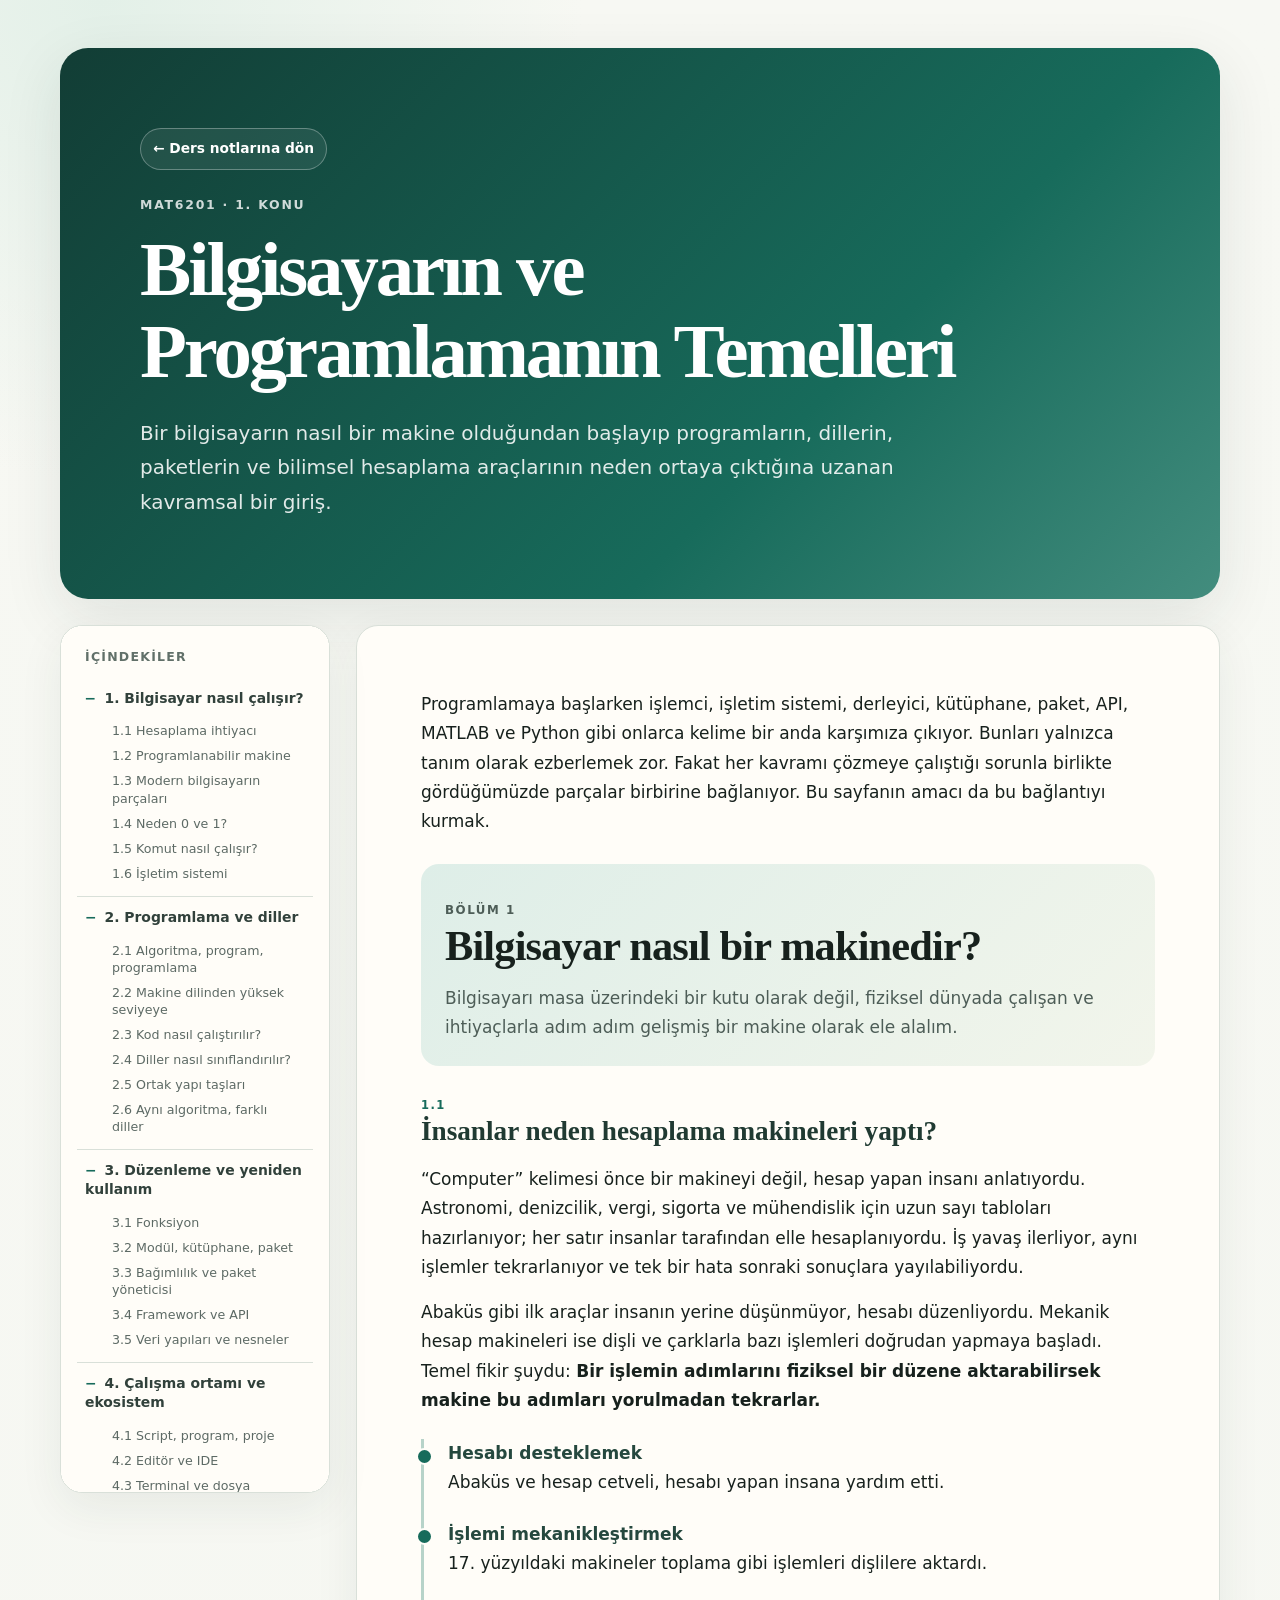
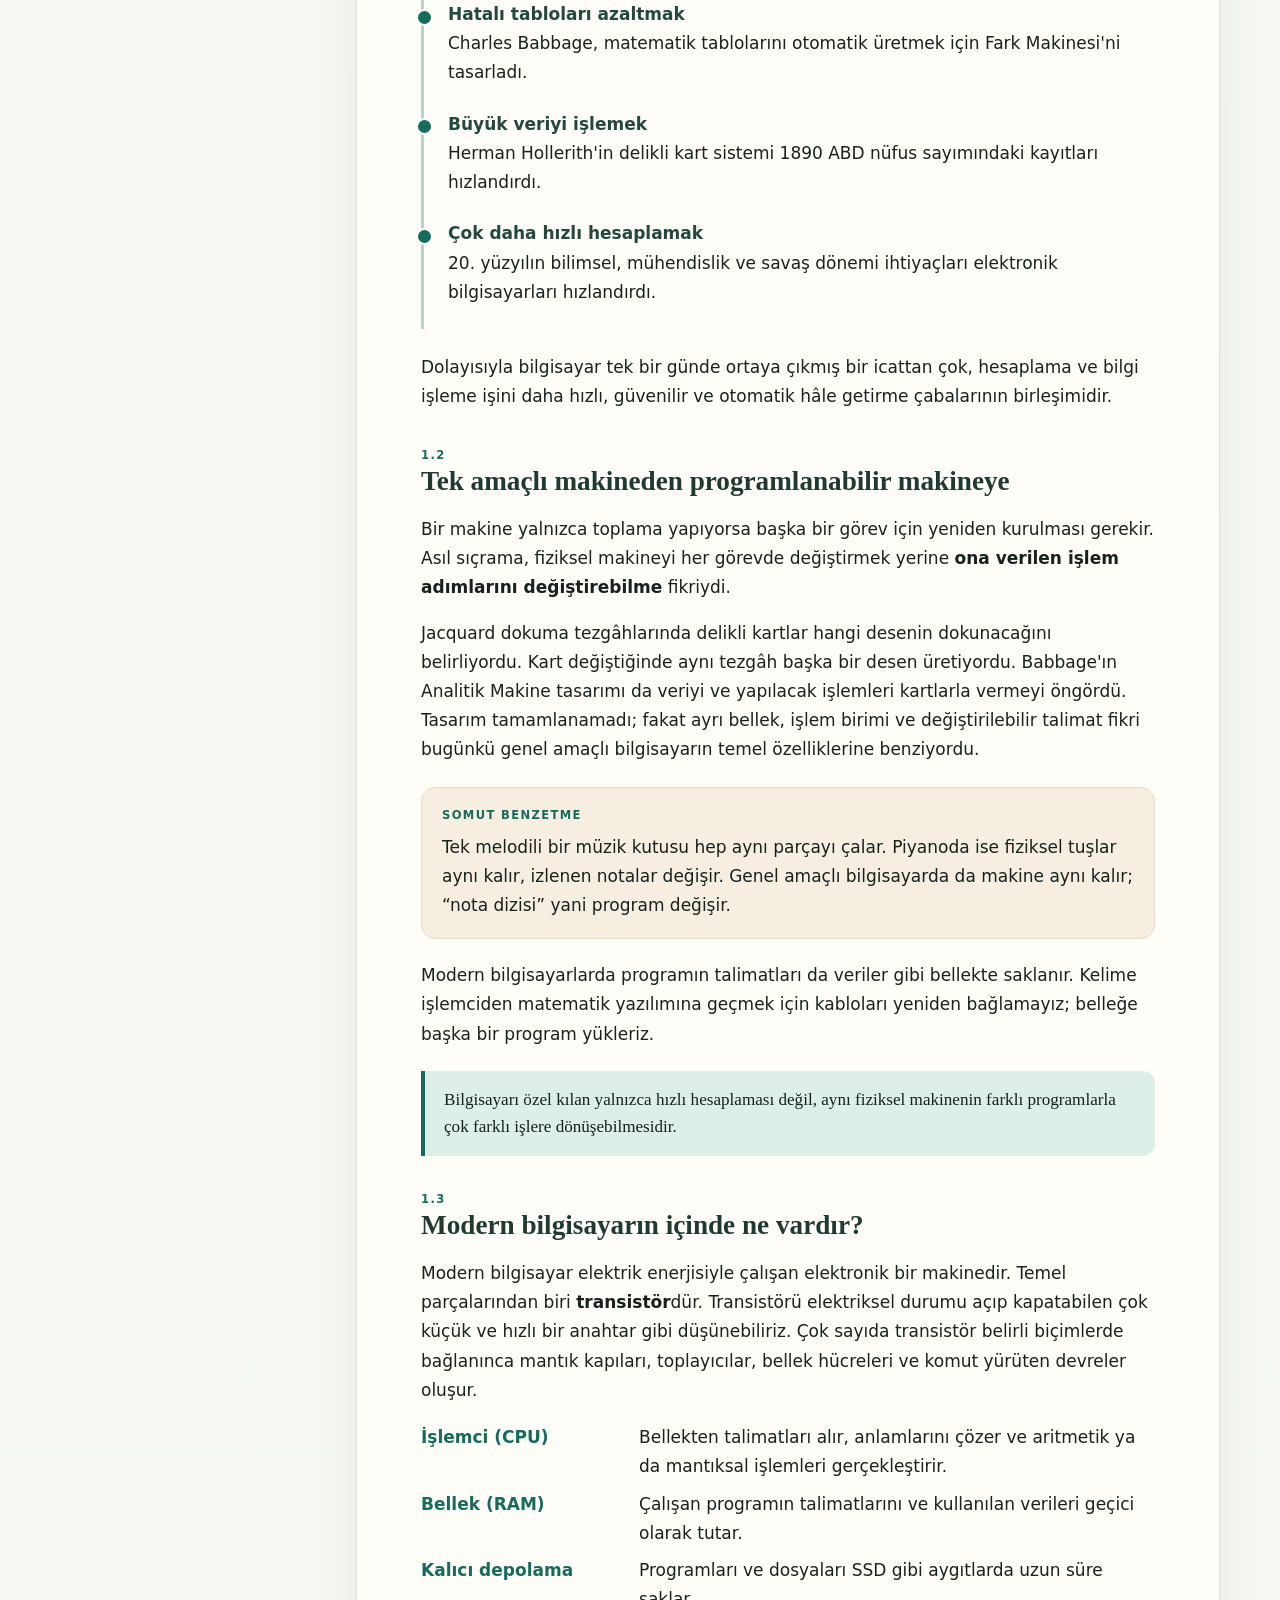
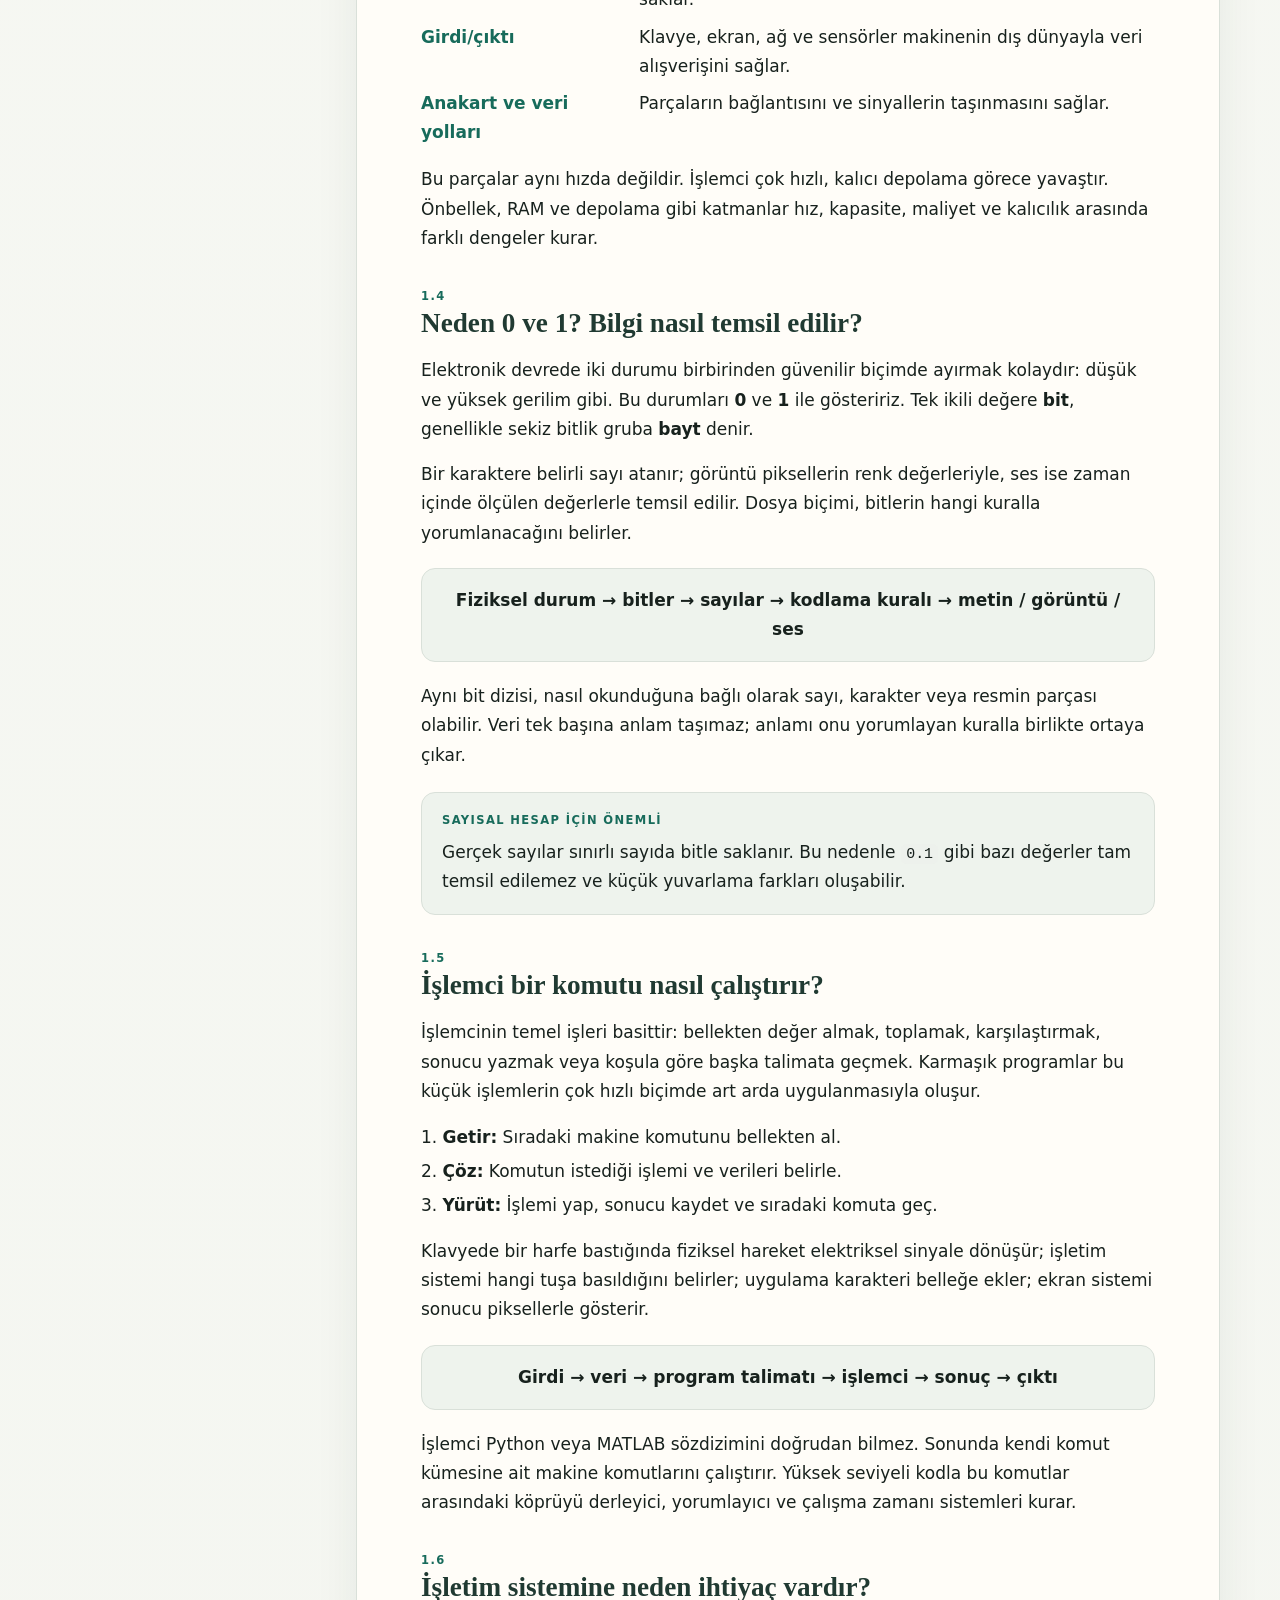
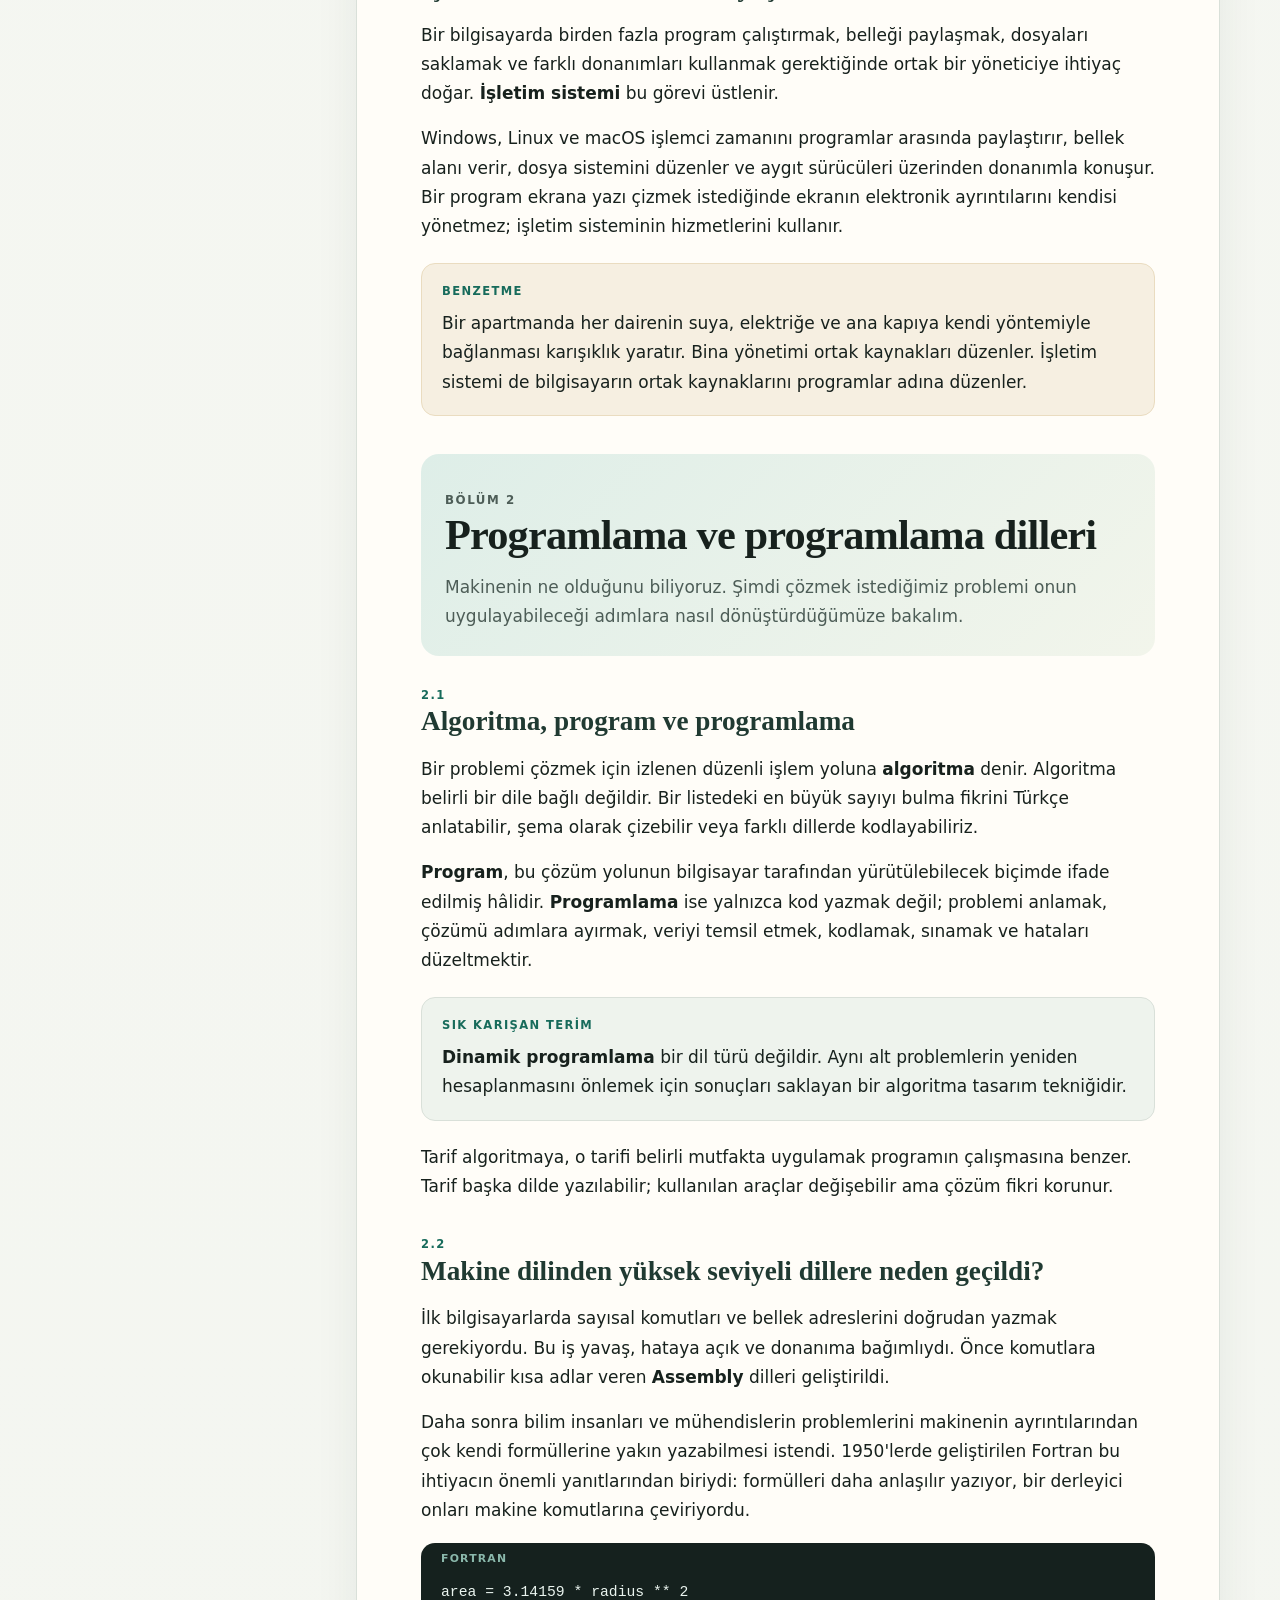
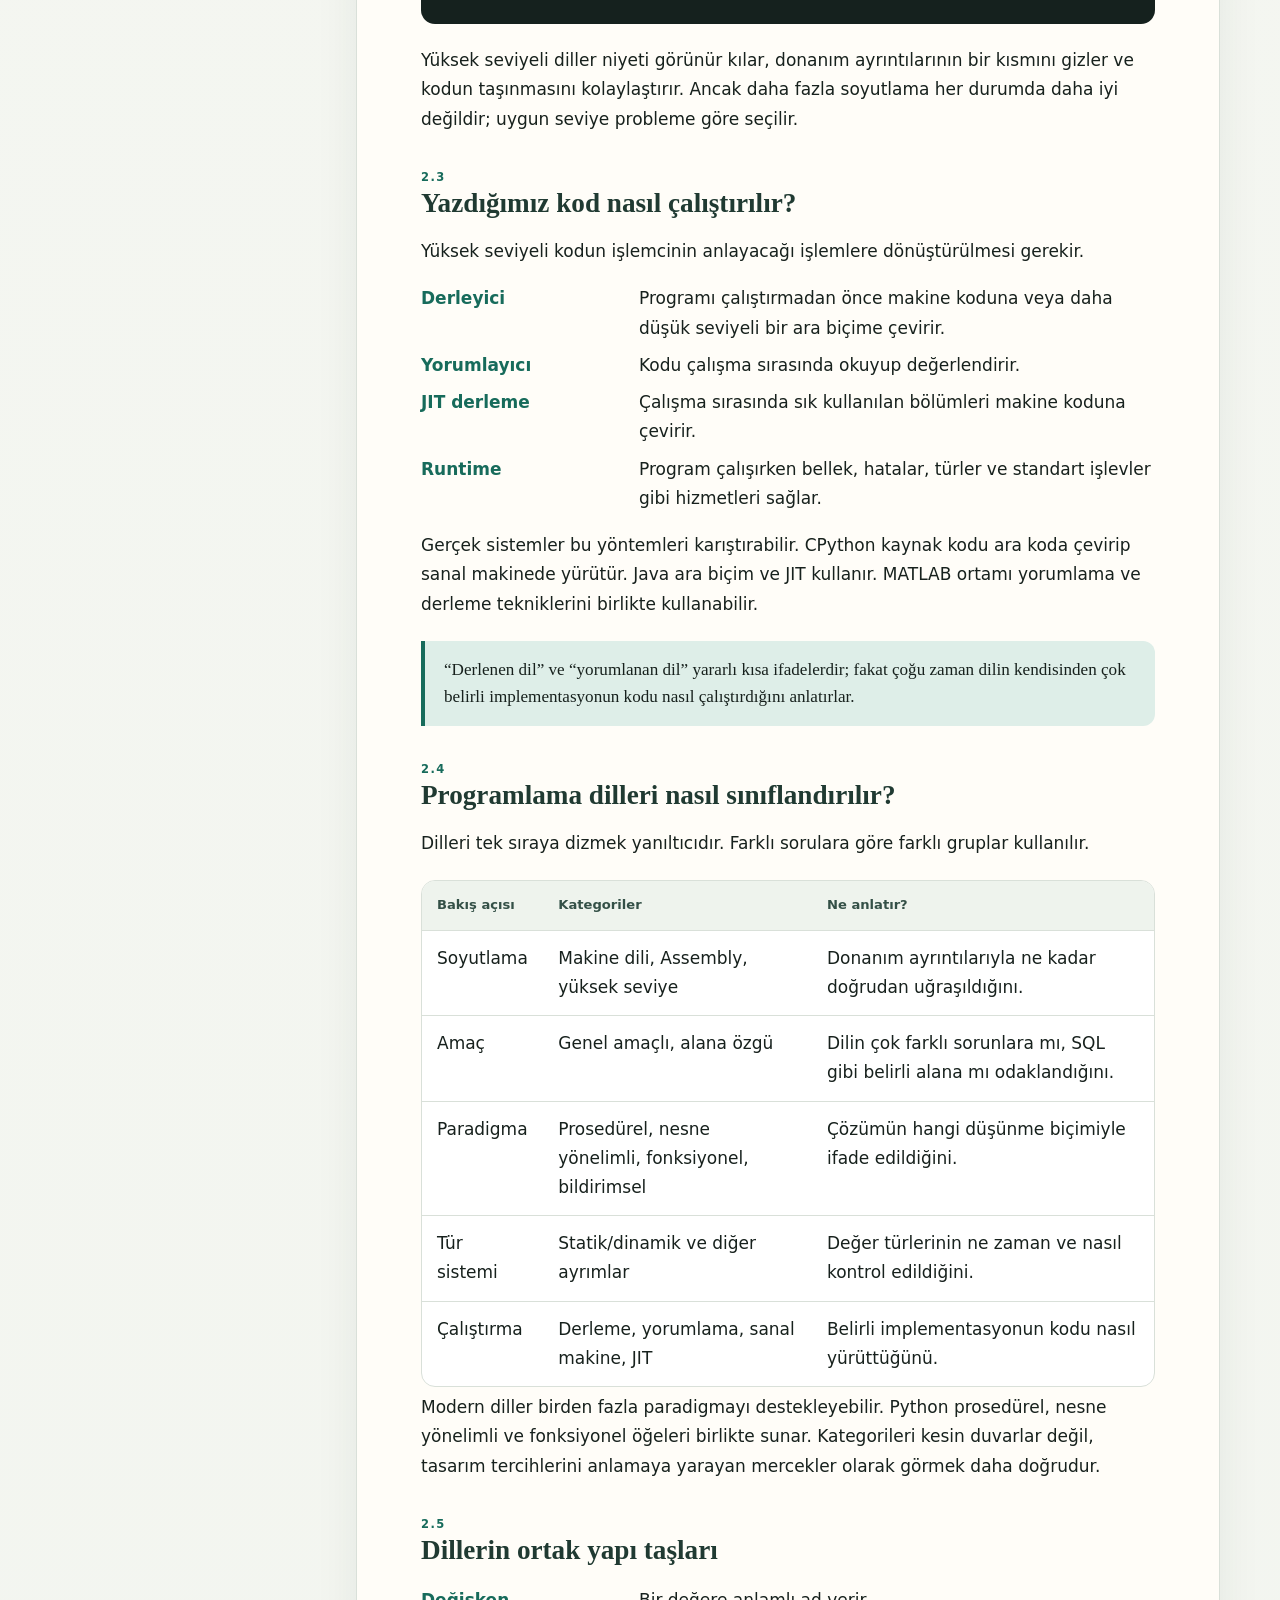
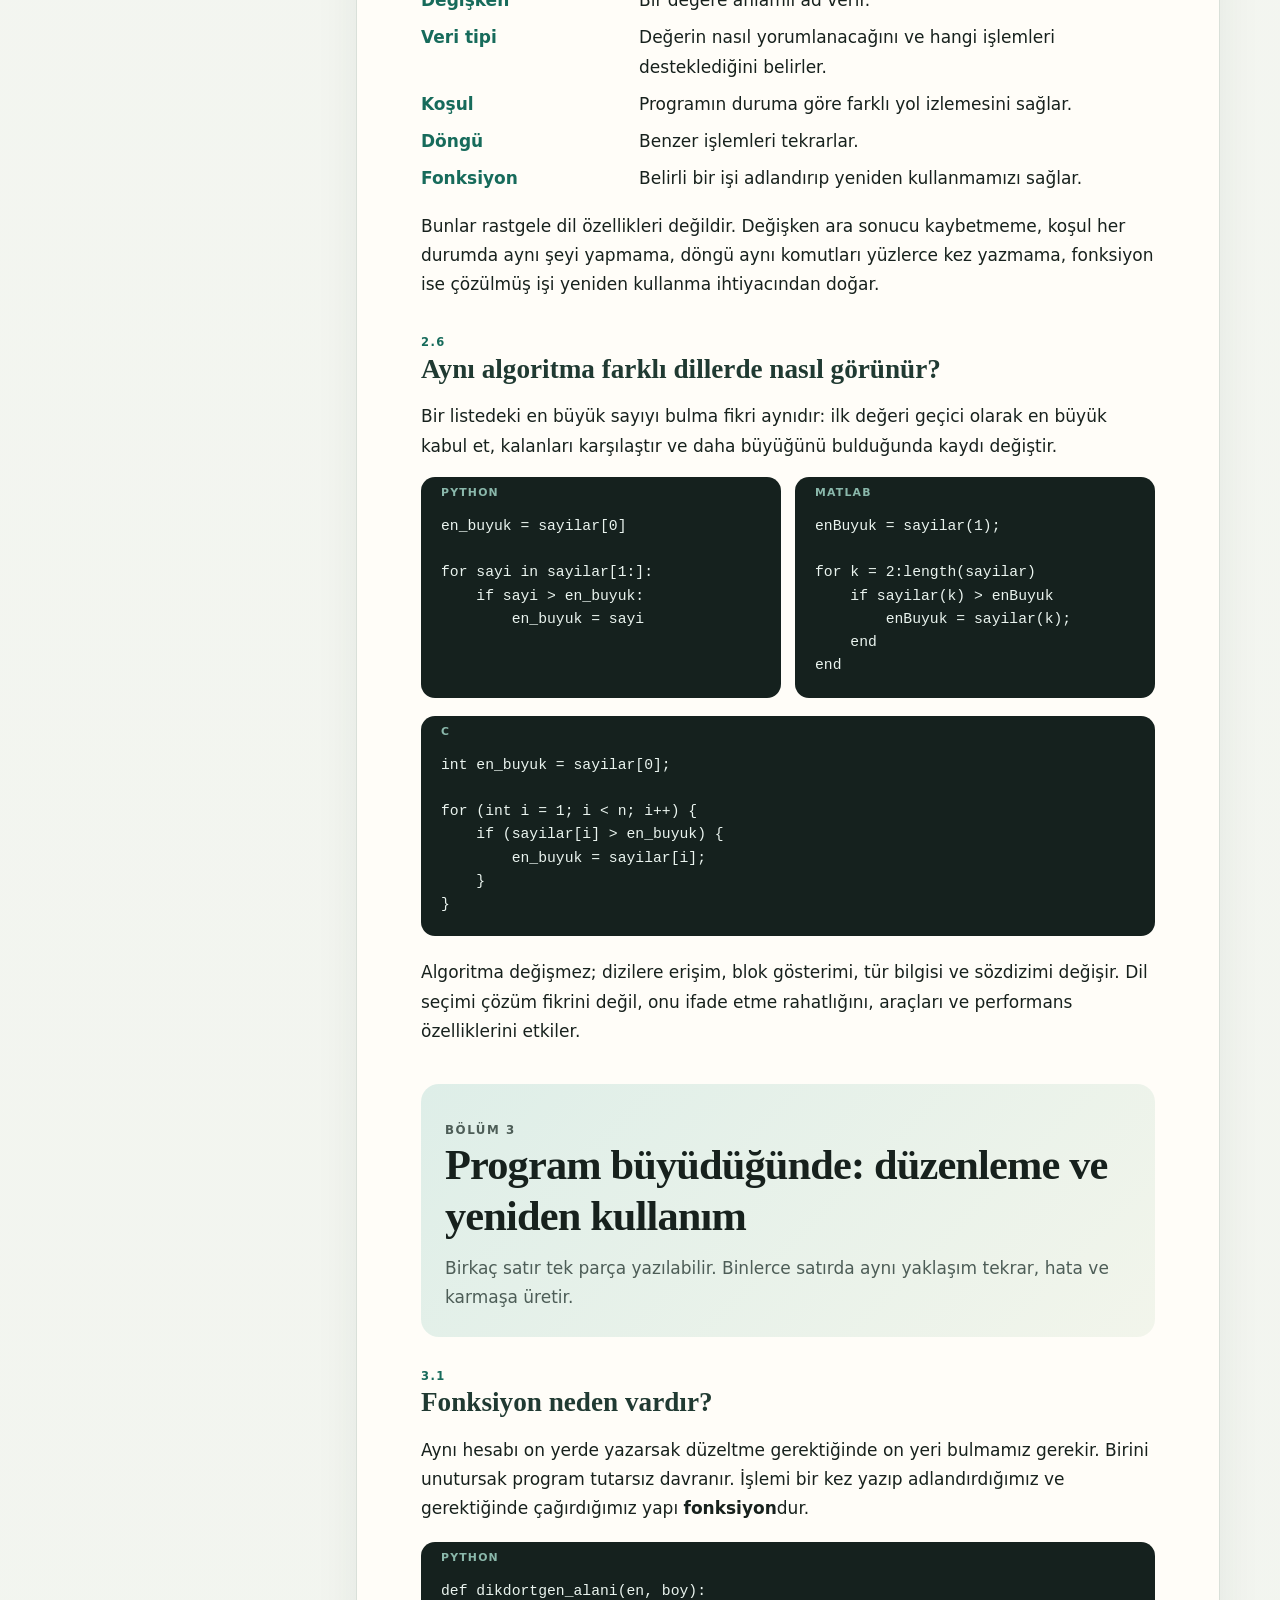
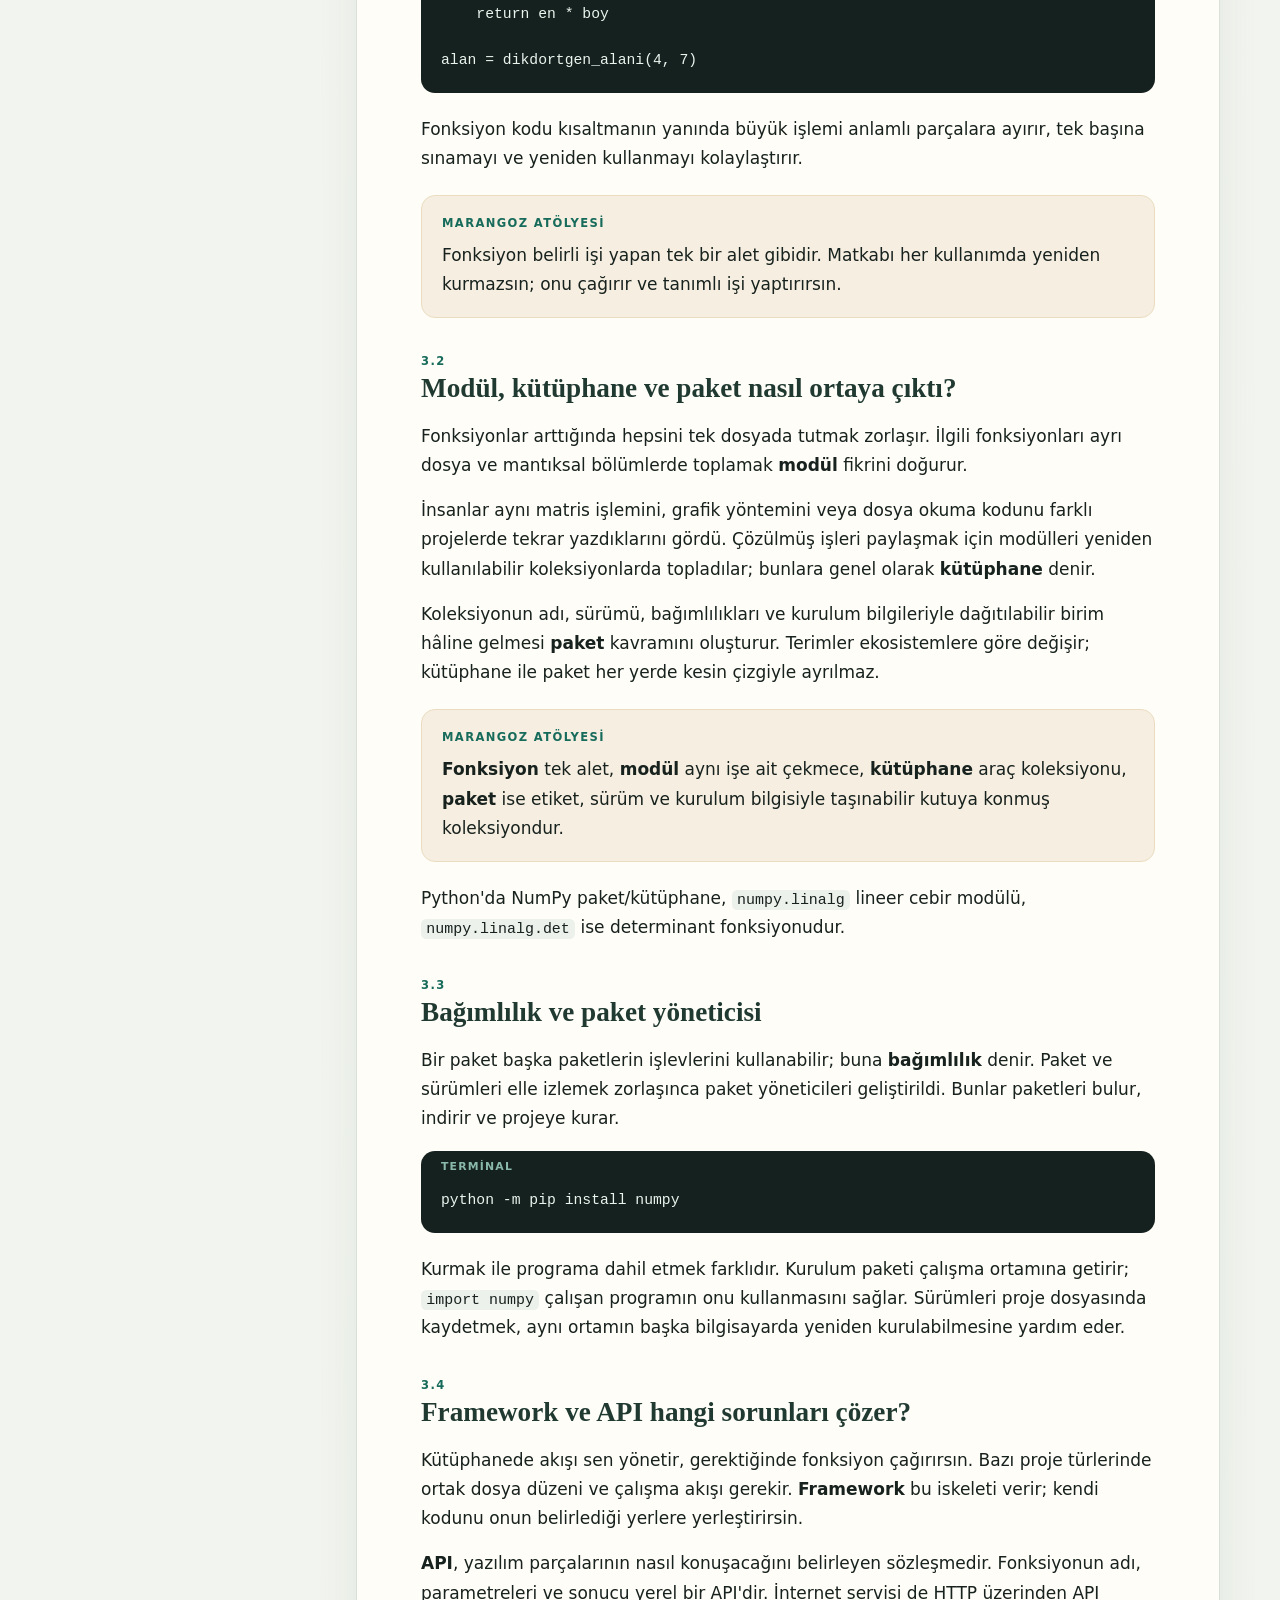
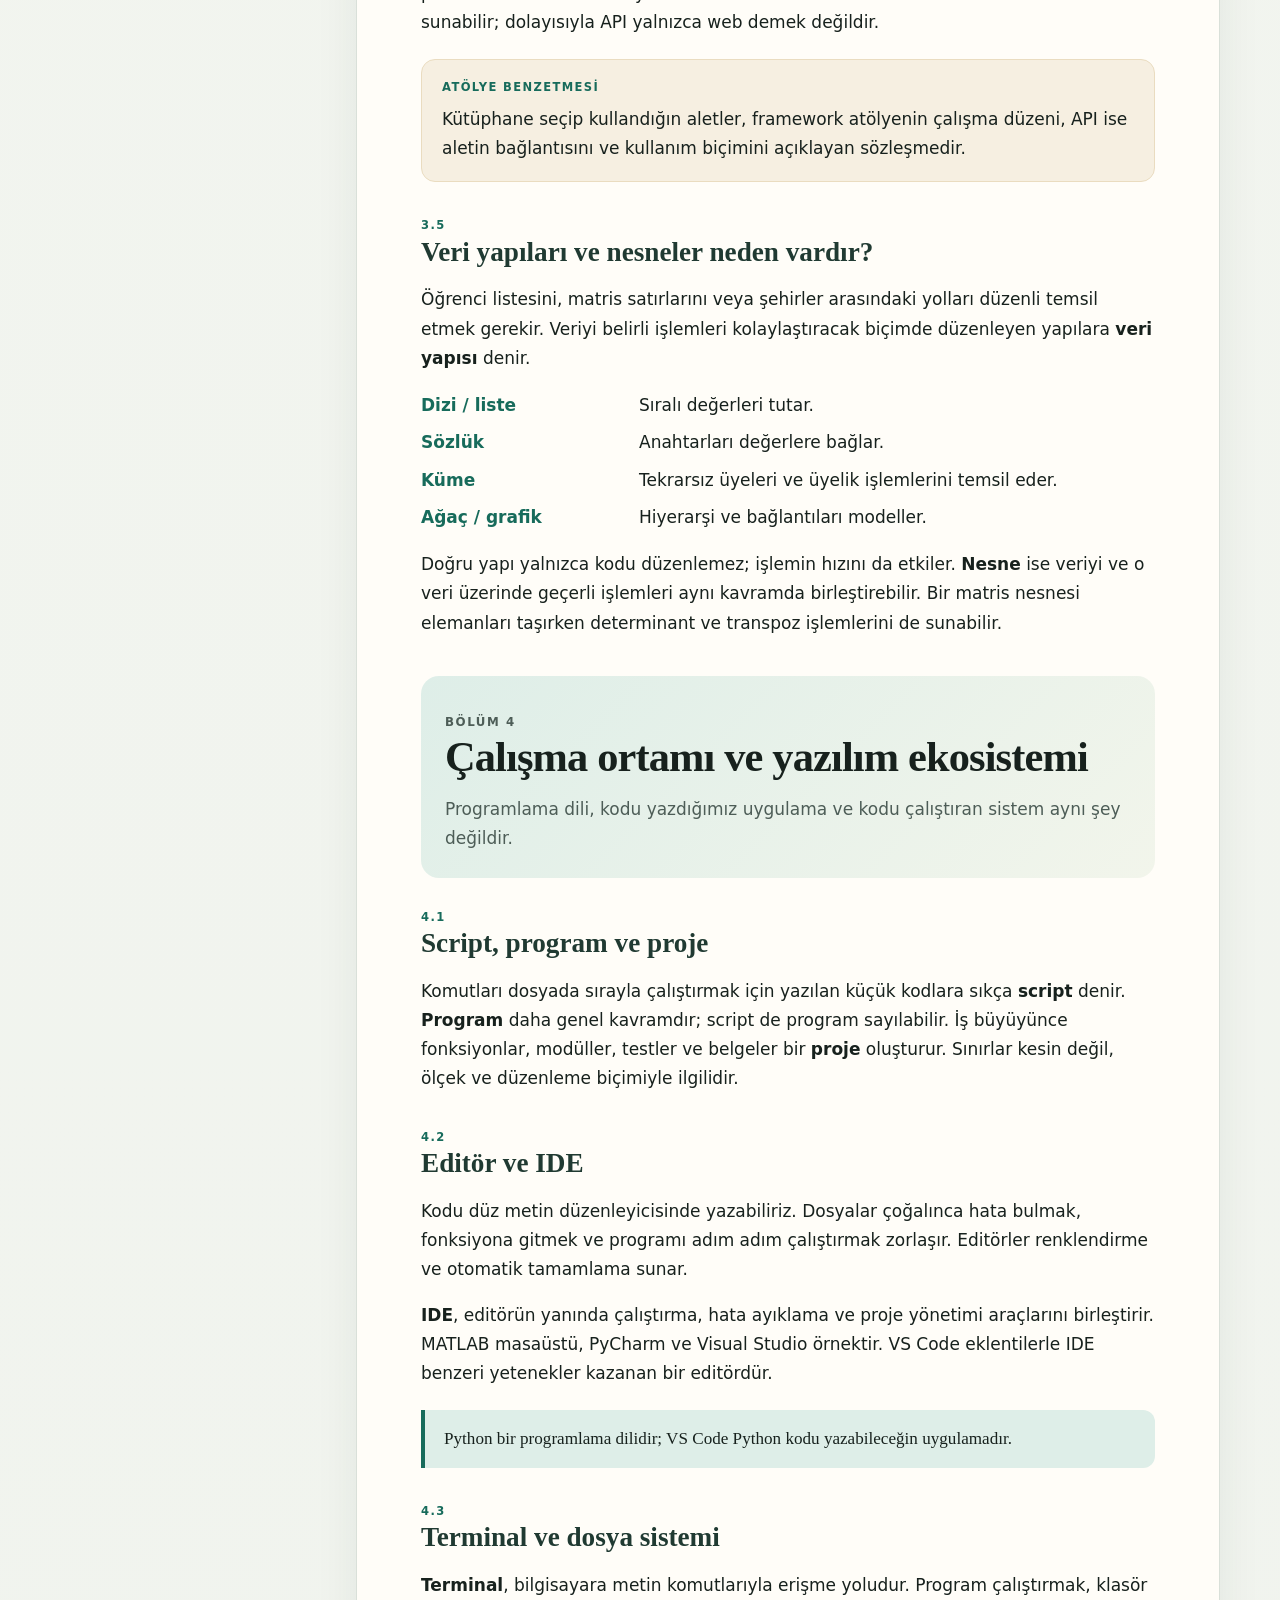
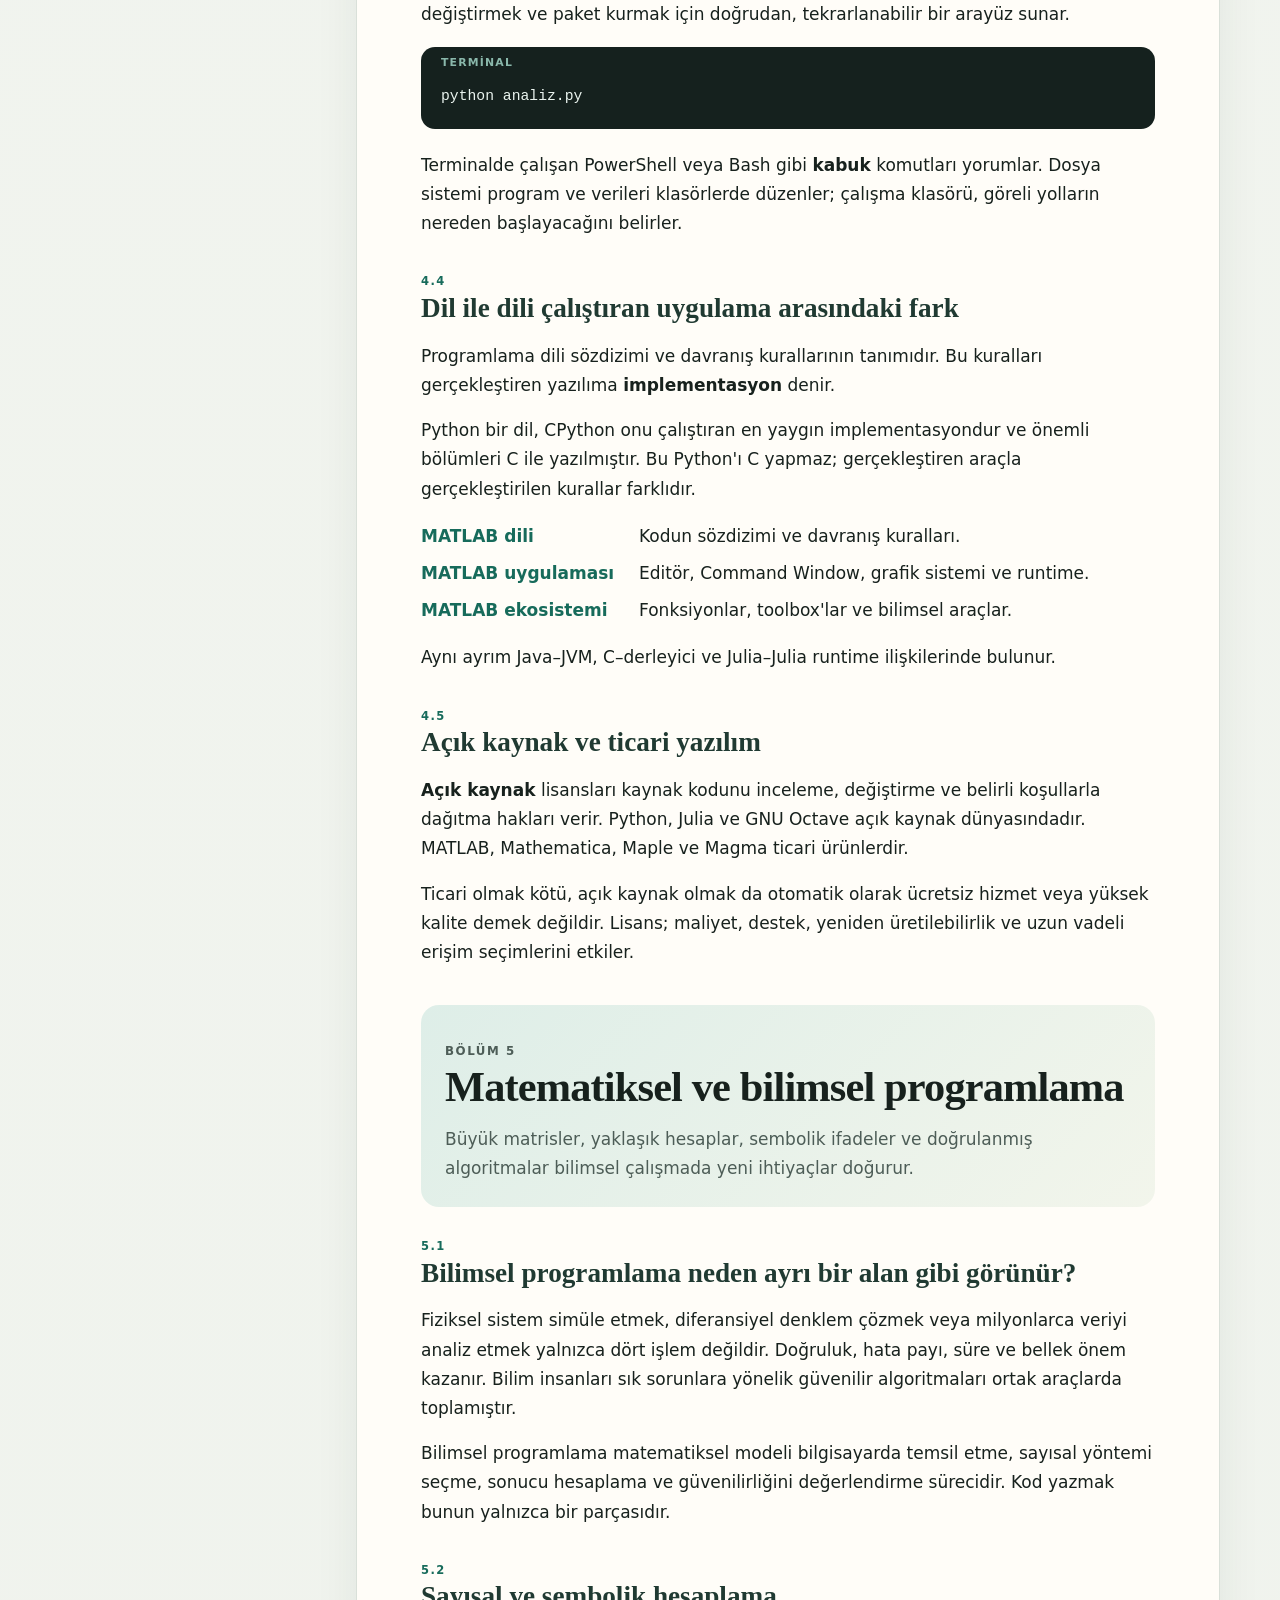
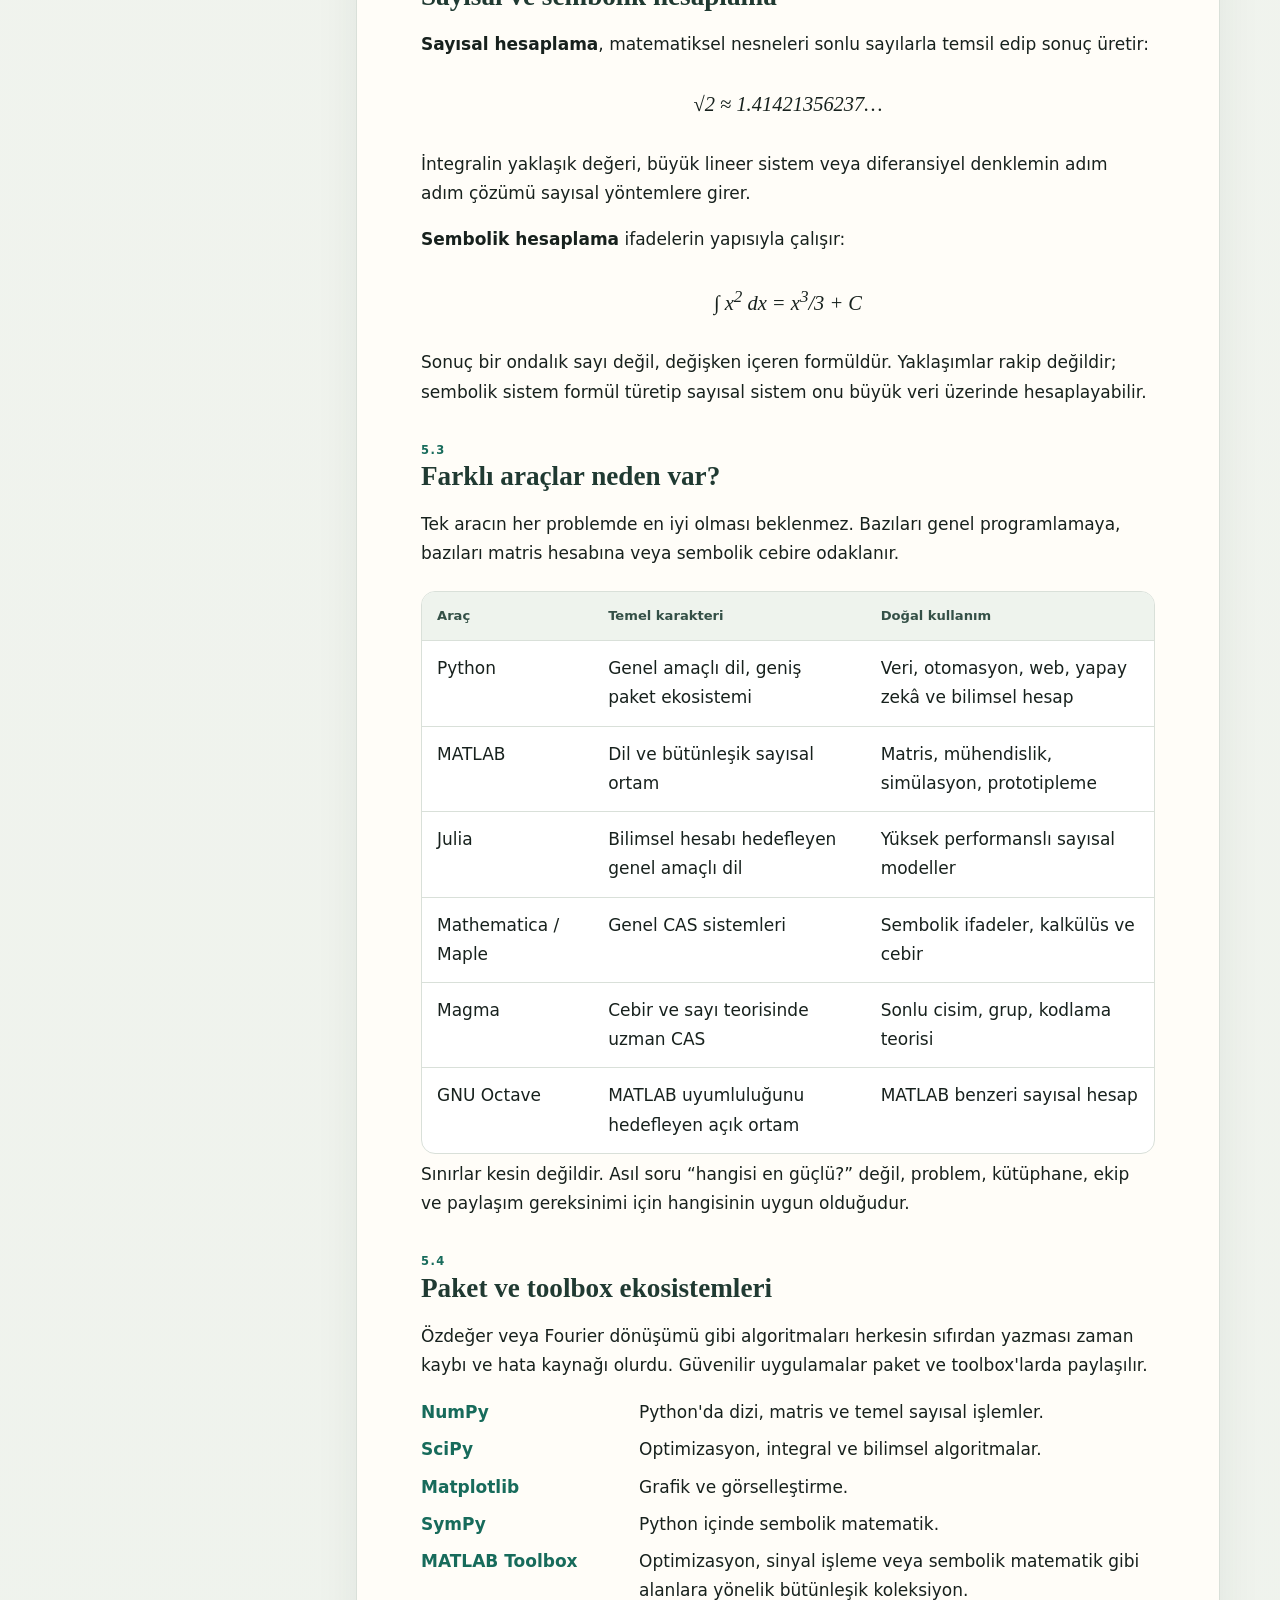
==== commit 0136ca8e: "Ortak stil katmanı kur ve sayfa erişilebilirliğini düzelt Açılış sayfası ile konu sayfası arasında b" ====
--- a/bilgisayarin-temelleri/index.html
+++ b/bilgisayarin-temelleri/index.html
@@ -3,15 +3,21 @@
 <head>
 <meta charset="utf-8">
 <meta name="viewport" content="width=device-width,initial-scale=1">
+<title>Bilgisayarın ve Programlamanın Temelleri | MAT6201</title>
 <meta name="description" content="Bilgisayarların nasıl çalıştığını, programlamanın neden ortaya çıktığını ve temel yazılım kavramlarını tarihsel bağlamlarıyla anlatan rehber.">
-<title>Bilgisayarın ve Programlamanın Temelleri | MAT6201</title>
-<style>
-:root{--ink:#17211d;--muted:#617069;--paper:#fffdf8;--wash:#eef3ed;--accent:#176b5b;--soft:#deeee8;--line:#d9e0d9;--code:#15211e}*{box-sizing:border-box}html{scroll-behavior:smooth}body{margin:0;color:var(--ink);background:radial-gradient(circle at 8% 0,#e3f0e8 0,transparent 30rem),#f1f4ef;font:17px/1.72 system-ui,-apple-system,"Segoe UI",sans-serif}.shell{width:min(1160px,calc(100% - 30px));margin:28px auto 70px}.hero{padding:clamp(38px,7vw,80px);border-radius:28px;color:#fff;background:linear-gradient(135deg,#123d35,#176b5b 65%,#438d7e);box-shadow:0 18px 60px #20352d1a}.eyebrow{margin:0 0 14px;font-size:.78rem;font-weight:750;letter-spacing:.14em;text-transform:uppercase;opacity:.78}h1{max-width:900px;margin:0;font:750 clamp(2.3rem,6vw,5rem)/1.03 Georgia,serif;letter-spacing:-.04em}.lead{max-width:780px;margin:24px 0 0;font-size:clamp(1.05rem,2vw,1.25rem);color:#ffffffdf}.layout{display:grid;grid-template-columns:270px minmax(0,1fr);gap:26px;margin-top:26px}nav,main{background:var(--paper);border:1px solid var(--line);border-radius:22px;box-shadow:0 15px 45px #20352d12}nav{position:sticky;top:16px;max-height:calc(100vh - 32px);overflow:auto;padding:20px 16px}nav strong{display:block;margin:0 8px 10px;font-size:.78rem;letter-spacing:.1em;text-transform:uppercase;color:var(--muted)}nav ol{margin:0;padding:0;list-style:none;counter-reset:toc}nav li{counter-increment:toc}nav a{display:grid;grid-template-columns:2em 1fr;gap:5px;padding:6px 8px;border-radius:8px;color:#35433e;text-decoration:none;font-size:.83rem;line-height:1.32}nav a:before{content:counter(toc,decimal-leading-zero);color:#829088}nav a:hover{background:var(--soft);color:var(--accent)}main{padding:clamp(26px,5vw,64px)}section{scroll-margin-top:22px;padding:0 0 34px;margin:0 0 38px;border-bottom:1px solid var(--line)}section:last-child{border:0;margin:0;padding:0}h2{margin:0 0 18px;font:700 clamp(1.55rem,3vw,2.1rem)/1.18 Georgia,serif;letter-spacing:-.02em}h3{margin:28px 0 10px;font-size:1.08rem;color:var(--accent)}p{margin:0 0 16px}ul,ol{padding-left:1.35rem}li{margin:.28rem 0}blockquote{margin:22px 0;padding:15px 19px;border-left:4px solid var(--accent);border-radius:0 12px 12px 0;background:var(--soft);font:1.07rem/1.6 Georgia,serif}pre{position:relative;overflow:auto;margin:18px 0 22px;padding:38px 20px 20px;border-radius:14px;color:#eaf4ef;background:var(--code);font:.92rem/1.58 ui-monospace,Consolas,monospace}pre:before{content:attr(data-lang);position:absolute;top:11px;left:20px;color:#8ab8ab;font:700 .68rem/1 system-ui;letter-spacing:.11em;text-transform:uppercase}code{padding:.12em .35em;border-radius:.35em;background:#edf1ec;font:.88em ui-monospace,Consolas,monospace}pre code{padding:0;color:inherit;background:none;font:inherit}.math{overflow:auto;margin:20px 0;padding:10px;text-align:center;font:italic 1.28rem/1.5 Georgia,serif}.flow{margin:20px 0;padding:17px;border:1px solid var(--line);border-radius:14px;background:var(--wash);text-align:center;font-weight:650}.defs{display:grid;grid-template-columns:minmax(135px,.38fr) 1fr;gap:8px 22px;margin:18px 0}.defs dt{font-weight:750;color:var(--accent)}.defs dd{margin:0}.back-link{display:inline-flex;align-items:center;margin:0 0 24px;padding:8px 12px;border:1px solid #ffffff4d;border-radius:999px;color:#fff;text-decoration:none;font-size:.86rem;font-weight:700;background:#ffffff12}.back-link:hover{background:#ffffff22}.closing{padding:25px;border-radius:16px;background:linear-gradient(135deg,var(--soft),#f2f4e9)}footer{padding:26px 0 0;text-align:center;color:var(--muted);font-size:.82rem}@media(max-width:840px){.layout{grid-template-columns:1fr}nav{position:static;max-height:none}nav ol{columns:2}nav li{break-inside:avoid}}@media(max-width:560px){.shell{width:calc(100% - 18px);margin-top:9px}.hero,main{border-radius:16px}nav{display:none}.defs{grid-template-columns:1fr;gap:0}}@media print{.back-link{display:none}body{background:#fff;font-size:11pt}.shell{width:100%;margin:0}.hero{color:#111;background:none;box-shadow:none;padding:0 0 24px}.lead{color:#333}.layout{display:block}nav{display:none}main{padding:0;border:0;box-shadow:none}pre{white-space:pre-wrap}}
-
-/* Yeniden kurgulanan bölüm yapısı */
-main{min-width:0}
-.toc details{border-top:1px solid var(--line)}.toc details:first-of-type{border-top:0}.toc summary{cursor:pointer;list-style:none;padding:11px 8px;color:#31413b;font-size:.87rem;font-weight:750;line-height:1.35}.toc summary::-webkit-details-marker{display:none}.toc summary:before{content:"+";display:inline-block;width:1.4em;color:var(--accent)}.toc details[open] summary:before{content:"−"}.toc details ol{margin:0 0 10px;padding:0 8px 0 29px;list-style:none}.toc details li{counter-increment:none}.toc details a::before{content:none}.toc details a{display:block;padding:4px 0;color:#5d6a65;text-decoration:none;font-size:.78rem;line-height:1.35}.chapter{scroll-margin-top:22px}.chapter-head{margin:28px 0 34px;padding:24px;border-radius:18px;background:linear-gradient(135deg,var(--soft),#f2f5eb)}.chapter-kicker{margin:0 0 6px;color:var(--accent);font-size:.74rem;font-weight:800;letter-spacing:.13em;text-transform:uppercase}.chapter-head h2{margin:0;font-size:clamp(1.8rem,3.4vw,2.65rem)}.chapter-head p{margin:12px 0 0;color:#4d5d57}.subsection{scroll-margin-top:22px;margin:0 0 38px}.subsection h3{margin:0 0 16px;font:700 clamp(1.32rem,2.5vw,1.7rem)/1.24 Georgia,serif;color:#203a32}.subsection h3 .num{display:block;margin-bottom:4px;color:var(--accent);font:800 .72rem/1 system-ui;letter-spacing:.12em}.analogy,.note{margin:22px 0;padding:18px 20px;border-radius:14px}.analogy{background:#f6efe1;border:1px solid #eadcc0}.note{background:var(--wash);border:1px solid var(--line)}.label{display:block;margin-bottom:7px;color:var(--accent);font-size:.72rem;font-weight:850;letter-spacing:.12em;text-transform:uppercase}.timeline{margin:24px 0;padding:0;list-style:none;border-left:3px solid #b7d3c9}.timeline li{position:relative;margin:0;padding:0 0 22px 24px}.timeline li:before{content:"";position:absolute;left:-8px;top:.5em;width:13px;height:13px;border:2px solid var(--paper);border-radius:50%;background:var(--accent)}.timeline strong{display:block;color:#25483e}.table-wrap{overflow:auto;margin:22px 0;border:1px solid var(--line);border-radius:14px}.table-wrap table{width:100%;min-width:620px;border-collapse:collapse;background:#fff}.table-wrap th,.table-wrap td{padding:13px 15px;border-bottom:1px solid var(--line);text-align:left;vertical-align:top}.table-wrap th{background:var(--wash);color:#345047;font-size:.82rem}.code-grid{display:grid;grid-template-columns:repeat(2,minmax(0,1fr));gap:14px}.code-grid>*{min-width:0}.code-grid pre{margin:0;max-width:100%}.sources{font-size:.9rem;color:var(--muted)}.sources a{color:var(--accent)}@media(max-width:840px){.layout{grid-template-columns:minmax(0,1fr)}.toc details{break-inside:avoid}}@media(max-width:620px){.code-grid{grid-template-columns:1fr}.chapter-head{padding:20px}.subsection{margin-bottom:32px}}
-</style>
+<meta name="author" content="Melih Mert Oskay">
+<link rel="canonical" href="https://melihmertoskay.github.io/MAT6201/bilgisayarin-temelleri/">
+<link rel="icon" href="../assets/favicon.svg" type="image/svg+xml">
+<meta property="og:type" content="article">
+<meta property="og:site_name" content="MAT6201 Ders Notları">
+<meta property="og:locale" content="tr_TR">
+<meta property="og:title" content="Bilgisayarın ve Programlamanın Temelleri">
+<meta property="og:description" content="Bilgisayarların nasıl çalıştığını, programlamanın neden ortaya çıktığını ve temel yazılım kavramlarını tarihsel bağlamlarıyla anlatan rehber.">
+<meta property="og:url" content="https://melihmertoskay.github.io/MAT6201/bilgisayarin-temelleri/">
+<meta name="twitter:card" content="summary">
+<link rel="stylesheet" href="../assets/style.css">
+<link rel="stylesheet" href="../assets/notes.css">
+<script src="../assets/site.js" defer></script>
 </head>
 <body>
 <div class="shell">
@@ -81,7 +87,7 @@
 <p>Bir karaktere belirli sayı atanır; görüntü piksellerin renk değerleriyle, ses ise zaman içinde ölçülen değerlerle temsil edilir. Dosya biçimi, bitlerin hangi kuralla yorumlanacağını belirler.</p>
 <div class="flow">Fiziksel durum → bitler → sayılar → kodlama kuralı → metin / görüntü / ses</div>
 <p>Aynı bit dizisi, nasıl okunduğuna bağlı olarak sayı, karakter veya resmin parçası olabilir. Veri tek başına anlam taşımaz; anlamı onu yorumlayan kuralla birlikte ortaya çıkar.</p>
-<div class="note"><span class="label">Sayısal hesap için önemli</span>Gerçek sayılar sınırlı sayıda bitle saklanır. Bu nedenle <code>0.1</code> gibi bazı değerler tam temsil edilemez ve küçük yuvarlama farkları oluşabilir.</div>
+<div class="callout"><span class="label">Sayısal hesap için önemli</span>Gerçek sayılar sınırlı sayıda bitle saklanır. Bu nedenle <code>0.1</code> gibi bazı değerler tam temsil edilemez ve küçük yuvarlama farkları oluşabilir.</div>
 </div>
 
 <div class="subsection" id="s1-5"><h3><span class="num">1.5</span>İşlemci bir komutu nasıl çalıştırır?</h3>
@@ -105,7 +111,7 @@
 <div class="subsection" id="s2-1"><h3><span class="num">2.1</span>Algoritma, program ve programlama</h3>
 <p>Bir problemi çözmek için izlenen düzenli işlem yoluna <strong>algoritma</strong> denir. Algoritma belirli bir dile bağlı değildir. Bir listedeki en büyük sayıyı bulma fikrini Türkçe anlatabilir, şema olarak çizebilir veya farklı dillerde kodlayabiliriz.</p>
 <p><strong>Program</strong>, bu çözüm yolunun bilgisayar tarafından yürütülebilecek biçimde ifade edilmiş hâlidir. <strong>Programlama</strong> ise yalnızca kod yazmak değil; problemi anlamak, çözümü adımlara ayırmak, veriyi temsil etmek, kodlamak, sınamak ve hataları düzeltmektir.</p>
-<div class="note"><span class="label">Sık karışan terim</span><strong>Dinamik programlama</strong> bir dil türü değildir. Aynı alt problemlerin yeniden hesaplanmasını önlemek için sonuçları saklayan bir algoritma tasarım tekniğidir.</div>
+<div class="callout"><span class="label">Sık karışan terim</span><strong>Dinamik programlama</strong> bir dil türü değildir. Aynı alt problemlerin yeniden hesaplanmasını önlemek için sonuçları saklayan bir algoritma tasarım tekniğidir.</div>
 <p>Tarif algoritmaya, o tarifi belirli mutfakta uygulamak programın çalışmasına benzer. Tarif başka dilde yazılabilir; kullanılan araçlar değişebilir ama çözüm fikri korunur.</p>
 </div>
 
@@ -132,6 +138,7 @@
 <tr><td>Tür sistemi</td><td>Statik/dinamik ve diğer ayrımlar</td><td>Değer türlerinin ne zaman ve nasıl kontrol edildiğini.</td></tr>
 <tr><td>Çalıştırma</td><td>Derleme, yorumlama, sanal makine, JIT</td><td>Belirli implementasyonun kodu nasıl yürüttüğünü.</td></tr>
 </tbody></table></div>
+<p class="table-hint">→ Tabloyu yana kaydırarak tamamını görebilirsiniz.</p>
 <p>Modern diller birden fazla paradigmayı destekleyebilir. Python prosedürel, nesne yönelimli ve fonksiyonel öğeleri birlikte sunar. Kategorileri kesin duvarlar değil, tasarım tercihlerini anlamaya yarayan mercekler olarak görmek daha doğrudur.</p>
 </div>
 
@@ -261,6 +268,7 @@
 <tr><td>Magma</td><td>Cebir ve sayı teorisinde uzman CAS</td><td>Sonlu cisim, grup, kodlama teorisi</td></tr>
 <tr><td>GNU Octave</td><td>MATLAB uyumluluğunu hedefleyen açık ortam</td><td>MATLAB benzeri sayısal hesap</td></tr>
 </tbody></table></div>
+<p class="table-hint">→ Tabloyu yana kaydırarak tamamını görebilirsiniz.</p>
 <p>Sınırlar kesin değildir. Asıl soru “hangisi en güçlü?” değil, problem, kütüphane, ekip ve paylaşım gereksinimi için hangisinin uygun olduğudur.</p>
 </div>
 
@@ -299,7 +307,8 @@
 <blockquote>Yeni terim gördüğünde önce “Bu hangi sorunu çözüyor ve hangi katmanda yer alıyor?” diye sor. Tanım çoğu zaman ardından yerine oturur.</blockquote>
 </div>
 
-<div class="subsection sources" id="kaynaklar"><h3><span class="num">Kaynaklar</span>Tarihsel okuma bağlantıları</h3>
+<div class="subsection sources" id="kaynaklar"><h3><span class="num">Ek</span>Kaynaklar</h3>
+<p>Bölümlerde geçen tarihsel bilgiler için okuma bağlantıları.</p>
 <ul><li><a href="https://www.computerhistory.org/babbage/history/">Computer History Museum — Babbage Engine: A Brief History</a></li><li><a href="https://www.computerhistory.org/storageengine/punched-cards-control-jacquard-loom/">Computer History Museum — Punched Cards Control Jacquard Loom</a></li><li><a href="https://www.computerhistory.org/timeline/computers/">Computer History Museum — Timeline of Computer History</a></li><li><a href="https://www.ibm.com/history/fortran">IBM — The History of Fortran</a></li></ul>
 </div>
 </section>
--- a/assets/style.css
+++ b/assets/style.css
@@ -0,0 +1,228 @@
+/* MAT6201 ders notları — ortak tasarım katmanı.
+   Bütün sayfalar bu dosyayı yükler. Konu sayfaları ek olarak notes.css kullanır. */
+
+:root{
+  color-scheme:light;
+
+  --ink:#17211d;
+  --muted:#617069;
+  --paper:#fffdf8;
+  --wash:#eef3ed;
+  --accent:#176b5b;
+  --accent-2:#438d7e;
+  --soft:#deeee8;
+  --line:#d9e0d9;
+  --code:#15211e;
+
+  /* Pasif/soluk durumlar: opacity yerine doğrudan renk, kontrast korunsun diye. */
+  --off-bg:#eef1ec;
+  --off-line:#dde3dc;
+  --off-ink:#4f5a55;
+  --off-muted:#5f6a65;
+
+  --shadow:0 18px 55px #20352d16;
+  --radius:28px;
+}
+
+*{box-sizing:border-box}
+
+html{scroll-behavior:auto}
+@media (prefers-reduced-motion: no-preference){
+  html{scroll-behavior:smooth}
+}
+
+body{
+  margin:0;
+  min-height:100vh;
+  color:var(--ink);
+  background:
+    radial-gradient(circle at 8% 0,#e3f0e8 0,transparent 30rem),
+    linear-gradient(180deg,#f7f8f3,#eef2ec);
+  background-color:#f1f4ef;
+  font:17px/1.72 system-ui,-apple-system,"Segoe UI",sans-serif;
+}
+
+.shell{
+  width:min(1160px,calc(100% - 30px));
+  margin:clamp(18px,4vw,48px) auto 70px;
+}
+
+/* --- Hero --- */
+
+.hero{
+  padding:clamp(38px,7vw,80px);
+  border-radius:var(--radius);
+  color:#fff;
+  background:linear-gradient(135deg,#123d35,var(--accent) 65%,var(--accent-2));
+  box-shadow:0 18px 60px #20352d1a;
+}
+.eyebrow{
+  margin:0 0 14px;
+  font-size:.78rem;
+  font-weight:750;
+  letter-spacing:.14em;
+  text-transform:uppercase;
+  opacity:.8;
+}
+/* Uzun Türkçe kelimeler (ör. "Programlamanın") dar ekranda kutuyu taşırmasın. */
+h1,h2,h3{overflow-wrap:break-word}
+
+h1{
+  max-width:900px;
+  margin:0;
+  font:750 clamp(1.95rem,6vw,5rem)/1.06 Georgia,"Times New Roman",serif;
+  letter-spacing:-.04em;
+}
+.lead{
+  max-width:780px;
+  margin:24px 0 0;
+  font-size:clamp(1.05rem,2vw,1.25rem);
+  color:#ffffffdf;
+  overflow-wrap:break-word;
+}
+
+.back-link{
+  display:inline-flex;
+  align-items:center;
+  margin:0 0 24px;
+  padding:8px 12px;
+  border:1px solid #ffffff4d;
+  border-radius:999px;
+  background:#ffffff12;
+  color:#fff;
+  text-decoration:none;
+  font-size:.86rem;
+  font-weight:700;
+}
+.back-link:hover{background:#ffffff22}
+.back-link:focus-visible{outline:3px solid #cfe9e0;outline-offset:3px}
+
+/* --- Konu kartları (açılış sayfası) --- */
+
+.topics{
+  display:grid;
+  grid-template-columns:repeat(3,minmax(0,1fr));
+  gap:20px;
+  margin-top:28px;
+}
+.topic-card{
+  min-height:250px;
+  padding:28px;
+  border:1px solid var(--line);
+  border-radius:22px;
+  background:var(--paper);
+  box-shadow:var(--shadow);
+}
+a.topic-card{
+  position:relative;
+  display:flex;
+  flex-direction:column;
+  color:var(--ink);
+  text-decoration:none;
+  transition:transform .18s ease,box-shadow .18s ease,border-color .18s ease;
+}
+a.topic-card:hover{
+  transform:translateY(-4px);
+  border-color:#91b9ac;
+  box-shadow:0 22px 60px #20352d24;
+}
+a.topic-card:focus-visible{outline:3px solid #7ab5a4;outline-offset:4px}
+@media (prefers-reduced-motion: reduce){
+  a.topic-card{transition:none}
+  a.topic-card:hover{transform:none}
+}
+
+.topic-number{
+  display:block;
+  margin-bottom:auto;
+  color:var(--accent);
+  font-size:.76rem;
+  font-weight:800;
+  letter-spacing:.14em;
+  text-transform:uppercase;
+}
+.topic-card h2{
+  margin:44px 0 10px;
+  font:700 clamp(1.55rem,2.7vw,2.05rem)/1.15 Georgia,"Times New Roman",serif;
+  letter-spacing:-.02em;
+}
+.topic-card p{margin:0;color:var(--muted);font-size:.95rem}
+
+.active .arrow{
+  position:absolute;
+  right:28px;
+  top:25px;
+  display:grid;
+  place-items:center;
+  width:38px;
+  height:38px;
+  border-radius:50%;
+  background:var(--accent);
+  color:#fff;
+  font-size:1.15rem;
+}
+
+/* Pasif kart: soluk görünür ama metin okunabilir kalır (WCAG AA). */
+.topic-card.disabled{
+  border-color:var(--off-line);
+  background:var(--off-bg);
+  box-shadow:none;
+  cursor:default;
+}
+.topic-card.disabled .topic-number{color:var(--off-muted)}
+.topic-card.disabled h2{color:var(--off-ink)}
+.topic-card.disabled p{color:var(--off-muted)}
+
+.legend{margin:28px 4px 0;color:var(--muted);font-size:.88rem}
+
+footer{
+  margin-top:44px;
+  padding:26px 0 0;
+  text-align:center;
+  color:var(--muted);
+  font-size:.82rem;
+}
+
+/* --- Basit içerik sayfaları (404 vb.) --- */
+
+.plain{
+  margin-top:26px;
+  padding:clamp(26px,5vw,50px);
+  border:1px solid var(--line);
+  border-radius:22px;
+  background:var(--paper);
+  box-shadow:var(--shadow);
+}
+.plain p{margin:0 0 16px}
+.plain a{color:var(--accent)}
+
+@media(max-width:820px){
+  .topics{grid-template-columns:1fr}
+  .topic-card{min-height:190px}
+  .topic-card h2{margin-top:30px}
+}
+
+@media(max-width:520px){
+  .shell{width:calc(100% - 18px);margin-top:9px}
+  .hero,.topic-card{border-radius:16px}
+  .hero{padding:38px 24px}
+  .topics{gap:12px}
+  .topic-card{padding:24px;min-height:170px}
+  .active .arrow{right:22px;top:22px}
+}
+
+@media print{
+  body{background:#fff;font-size:11pt}
+  .shell{width:100%;margin:0}
+  .hero{
+    padding:0 0 24px;
+    border:1px solid var(--line);
+    border-radius:0;
+    background:none;
+    box-shadow:none;
+    color:#111;
+  }
+  .lead{color:#333}
+  .back-link{display:none}
+  .topic-card{box-shadow:none}
+}
--- a/assets/notes.css
+++ b/assets/notes.css
@@ -0,0 +1,319 @@
+/* MAT6201 — konu sayfası bileşenleri.
+   style.css'in üzerine yüklenir: içindekiler menüsü, bölüm/alt bölüm yapısı,
+   kod blokları, tablolar ve anlatım kutuları. */
+
+/* --- Sayfa düzeni --- */
+
+.layout{
+  display:grid;
+  grid-template-columns:270px minmax(0,1fr);
+  gap:26px;
+  margin-top:26px;
+}
+.layout > nav,
+.layout > main{
+  background:var(--paper);
+  border:1px solid var(--line);
+  border-radius:22px;
+  box-shadow:0 15px 45px #20352d12;
+}
+main{min-width:0;padding:clamp(26px,5vw,64px)}
+
+/* --- İçindekiler --- */
+
+nav.toc{
+  position:sticky;
+  top:16px;
+  max-height:calc(100vh - 32px);
+  overflow:auto;
+  padding:20px 16px;
+}
+nav.toc > strong{
+  display:block;
+  margin:0 8px 10px;
+  color:var(--muted);
+  font-size:.78rem;
+  letter-spacing:.1em;
+  text-transform:uppercase;
+}
+.toc details{border-top:1px solid var(--line)}
+.toc details:first-of-type{border-top:0}
+.toc summary{
+  padding:11px 8px;
+  color:#31413b;
+  font-size:.87rem;
+  font-weight:750;
+  line-height:1.35;
+  list-style:none;
+  cursor:pointer;
+}
+.toc summary::-webkit-details-marker{display:none}
+.toc summary:before{
+  content:"+";
+  display:inline-block;
+  width:1.4em;
+  color:var(--accent);
+}
+.toc details[open] summary:before{content:"−"}
+.toc summary:hover{color:var(--accent)}
+.toc summary:focus-visible{outline:3px solid #7ab5a4;outline-offset:-2px;border-radius:8px}
+
+.toc ol{margin:0 0 10px;padding:0 8px 0 29px;list-style:none}
+.toc li{margin:0}
+.toc a{
+  display:block;
+  padding:4px 6px;
+  border-radius:7px;
+  color:#5d6a65;
+  text-decoration:none;
+  font-size:.79rem;
+  line-height:1.35;
+}
+.toc a:hover{background:var(--soft);color:var(--accent)}
+.toc a:focus-visible{outline:3px solid #7ab5a4;outline-offset:-1px}
+
+/* Okunan bölüm (site.js işaretler; JS yoksa menü yine tam çalışır). */
+.toc a[aria-current="true"]{
+  background:var(--soft);
+  color:var(--accent);
+  font-weight:700;
+}
+
+/* --- Bölüm ve alt bölüm --- */
+
+.chapter{scroll-margin-top:22px;margin:0 0 38px}
+.chapter:last-child{margin:0}
+
+.chapter-head{
+  margin:28px 0 34px;
+  padding:24px;
+  border-radius:18px;
+  background:linear-gradient(135deg,var(--soft),#f2f5eb);
+}
+.chapter-kicker{
+  margin:0 0 6px;
+  color:var(--accent);
+  font-size:.74rem;
+  font-weight:800;
+  letter-spacing:.13em;
+  text-transform:uppercase;
+}
+.chapter-head h2{
+  margin:0;
+  font:700 clamp(1.55rem,3.4vw,2.65rem)/1.2 Georgia,"Times New Roman",serif;
+  letter-spacing:-.02em;
+}
+.chapter-head p{margin:12px 0 0;color:#4d5d57}
+
+.subsection{scroll-margin-top:22px;margin:0 0 38px}
+.subsection h3{
+  margin:0 0 16px;
+  color:#203a32;
+  font:700 clamp(1.32rem,2.5vw,1.7rem)/1.24 Georgia,"Times New Roman",serif;
+}
+.subsection h3 .num{
+  display:block;
+  margin-bottom:4px;
+  color:var(--accent);
+  font:800 .72rem/1 system-ui,-apple-system,"Segoe UI",sans-serif;
+  letter-spacing:.12em;
+}
+
+/* Başlık bağlantısı: paylaşılabilir derin link (site.js ekler). */
+.anchor{
+  margin-left:.4em;
+  color:#a8b5af;
+  font:700 .8em/1 system-ui,-apple-system,"Segoe UI",sans-serif;
+  text-decoration:none;
+  opacity:0;
+  transition:opacity .15s ease;
+}
+.subsection h3:hover .anchor,
+.anchor:focus-visible{opacity:1}
+.anchor:hover{color:var(--accent)}
+@media(hover:none){.anchor{opacity:.55}}
+
+/* --- Metin öğeleri --- */
+
+p{margin:0 0 16px}
+ul,ol{padding-left:1.35rem}
+li{margin:.28rem 0}
+
+blockquote{
+  margin:22px 0;
+  padding:15px 19px;
+  border-left:4px solid var(--accent);
+  border-radius:0 12px 12px 0;
+  background:var(--soft);
+  font:1.07rem/1.6 Georgia,"Times New Roman",serif;
+}
+
+.analogy,
+.callout{margin:22px 0;padding:18px 20px;border-radius:14px}
+.analogy{background:#f6efe1;border:1px solid #eadcc0}
+.callout{background:var(--wash);border:1px solid var(--line)}
+.label{
+  display:block;
+  margin-bottom:7px;
+  color:var(--accent);
+  font-size:.72rem;
+  font-weight:850;
+  letter-spacing:.12em;
+  text-transform:uppercase;
+}
+
+.flow{
+  margin:20px 0;
+  padding:17px;
+  border:1px solid var(--line);
+  border-radius:14px;
+  background:var(--wash);
+  text-align:center;
+  font-weight:650;
+}
+.math{
+  overflow:auto;
+  margin:20px 0;
+  padding:10px;
+  text-align:center;
+  font:italic 1.28rem/1.5 Georgia,"Times New Roman",serif;
+}
+
+.defs{
+  display:grid;
+  grid-template-columns:minmax(135px,.38fr) 1fr;
+  gap:8px 22px;
+  margin:18px 0;
+}
+.defs dt{font-weight:750;color:var(--accent)}
+.defs dd{margin:0}
+
+.timeline{
+  margin:24px 0;
+  padding:0;
+  list-style:none;
+  border-left:3px solid #b7d3c9;
+}
+.timeline li{position:relative;margin:0;padding:0 0 22px 24px}
+.timeline li:before{
+  content:"";
+  position:absolute;
+  left:-8px;
+  top:.5em;
+  width:13px;
+  height:13px;
+  border:2px solid var(--paper);
+  border-radius:50%;
+  background:var(--accent);
+}
+.timeline strong{display:block;color:#25483e}
+
+/* --- Kod --- */
+
+pre{
+  position:relative;
+  overflow:auto;
+  margin:18px 0 22px;
+  padding:38px 20px 20px;
+  border-radius:14px;
+  background:var(--code);
+  color:#eaf4ef;
+  font:.92rem/1.58 ui-monospace,Consolas,monospace;
+}
+pre:before{
+  content:attr(data-lang);
+  position:absolute;
+  top:11px;
+  left:20px;
+  color:#8ab8ab;
+  font:700 .68rem/1 system-ui,-apple-system,"Segoe UI",sans-serif;
+  letter-spacing:.11em;
+  text-transform:uppercase;
+}
+code{
+  padding:.12em .35em;
+  border-radius:.35em;
+  background:#edf1ec;
+  font:.88em ui-monospace,Consolas,monospace;
+}
+pre code{padding:0;background:none;color:inherit;font:inherit}
+
+.code-grid{display:grid;grid-template-columns:repeat(2,minmax(0,1fr));gap:14px}
+.code-grid > *{min-width:0}
+.code-grid pre{margin:0;max-width:100%}
+
+/* --- Tablo --- */
+
+.table-wrap{
+  overflow:auto;
+  margin:22px 0 6px;
+  border:1px solid var(--line);
+  border-radius:14px;
+  background:#fff;
+}
+.table-wrap table{
+  width:100%;
+  min-width:620px;
+  border-collapse:collapse;
+  background:none;
+}
+
+/* Dar ekranda tablo yana kaydırılır; bunu görünür biçimde söylüyoruz. */
+.table-hint{
+  display:none;
+  margin:0 0 22px;
+  color:var(--muted);
+  font-size:.82rem;
+}
+@media(max-width:760px){
+  .table-hint{display:block}
+}
+.table-wrap th,
+.table-wrap td{
+  padding:13px 15px;
+  border-bottom:1px solid var(--line);
+  text-align:left;
+  vertical-align:top;
+}
+.table-wrap th{background:var(--wash);color:#345047;font-size:.82rem}
+.table-wrap tr:last-child td{border-bottom:0}
+
+.sources{font-size:.9rem;color:var(--muted)}
+.sources a{color:var(--accent)}
+
+/* --- Duyarlı davranış --- */
+
+@media(max-width:840px){
+  .layout{grid-template-columns:minmax(0,1fr)}
+  /* Menü mobilde de kalır: sticky olmaktan çıkıp içeriğin üstünde akordeon olur. */
+  nav.toc{position:static;max-height:none}
+  .toc details{break-inside:avoid}
+}
+
+@media(max-width:620px){
+  .code-grid{grid-template-columns:1fr}
+  .chapter-head{padding:20px}
+  .subsection{margin-bottom:32px}
+}
+
+@media(max-width:560px){
+  .layout > nav,
+  .layout > main{border-radius:16px}
+  .defs{grid-template-columns:1fr;gap:0}
+  .defs dd{margin:0 0 10px}
+}
+
+@media print{
+  .layout{display:block}
+  nav.toc{display:none}
+  .layout > main{padding:0;border:0;border-radius:0;box-shadow:none}
+  .anchor{display:none}
+  .chapter-head{border:1px solid var(--line)}
+  .code-grid{grid-template-columns:1fr}
+  pre{white-space:pre-wrap;color:#111;background:#f4f6f3;border:1px solid var(--line)}
+  pre:before{color:#4d5d57}
+  .table-wrap{overflow:visible}
+  .table-wrap table{min-width:0}
+  .table-hint{display:none}
+  .chapter,.subsection{break-inside:avoid}
+}
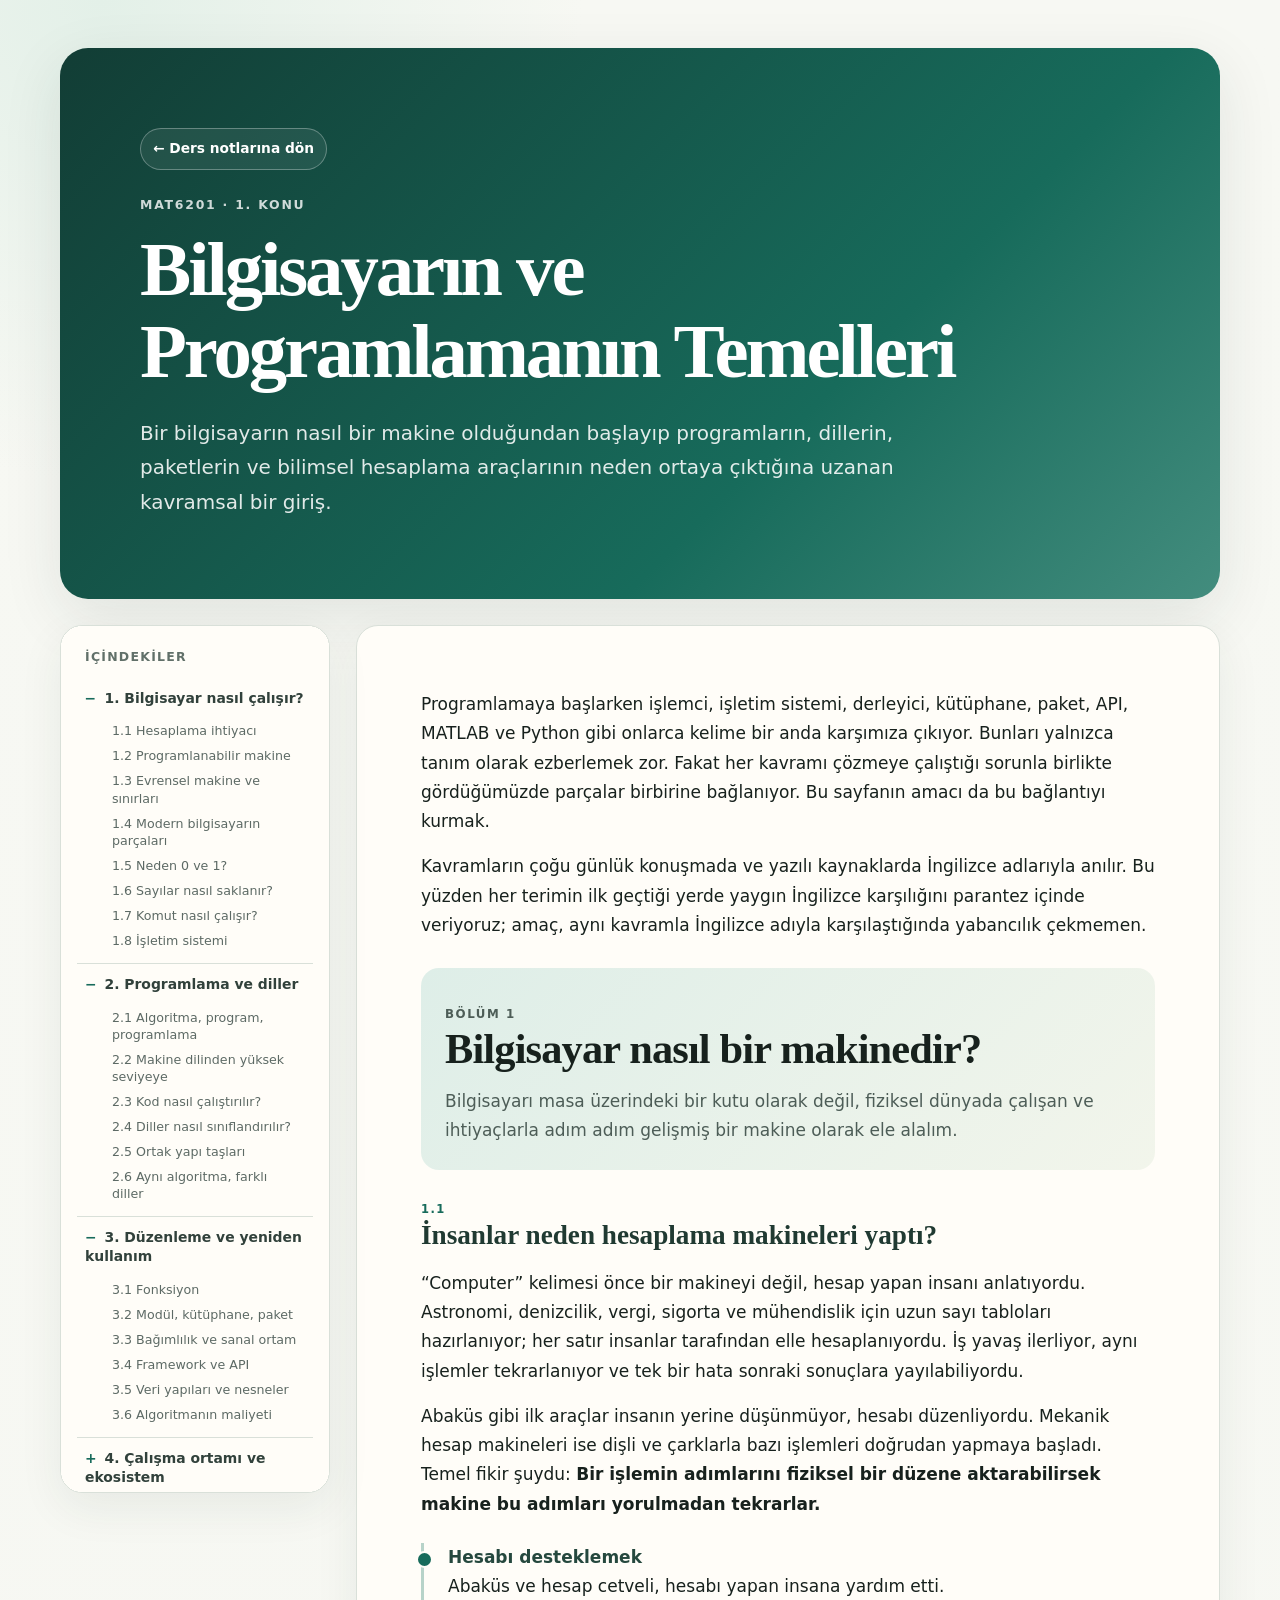
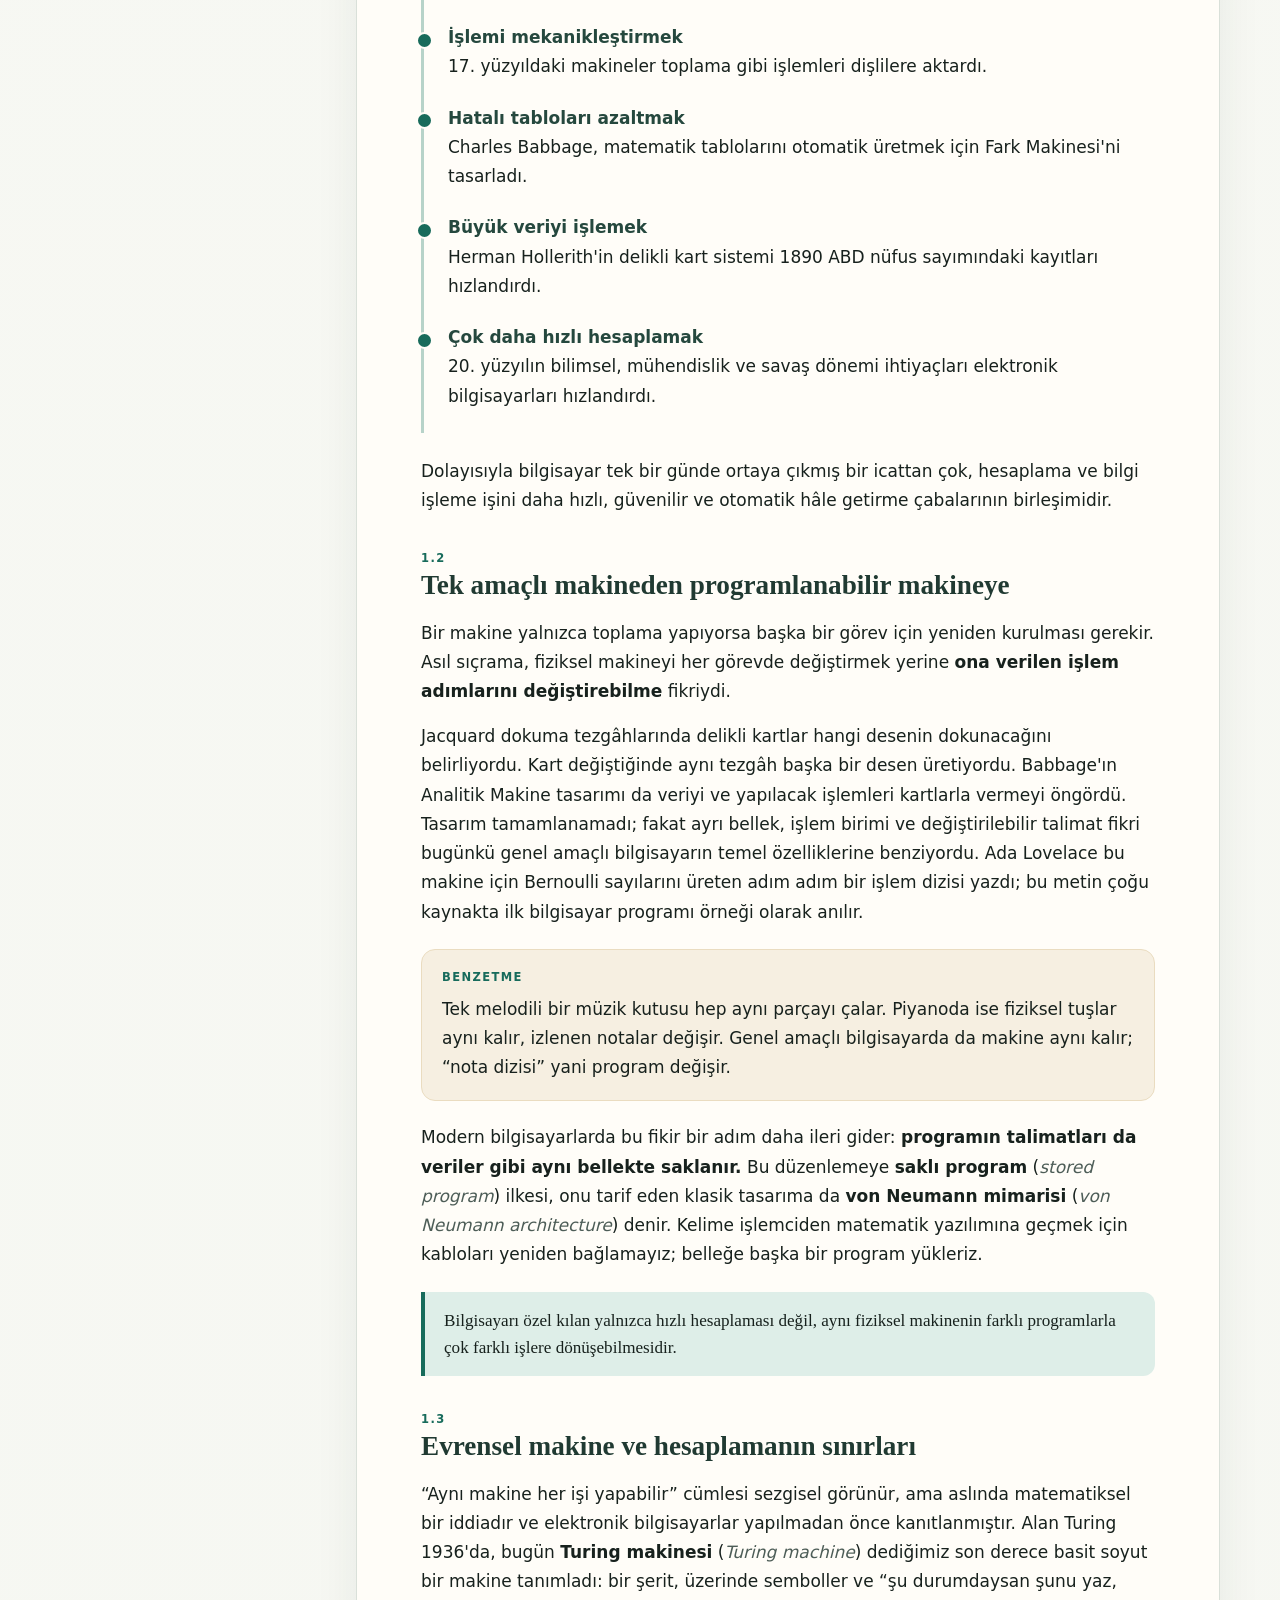
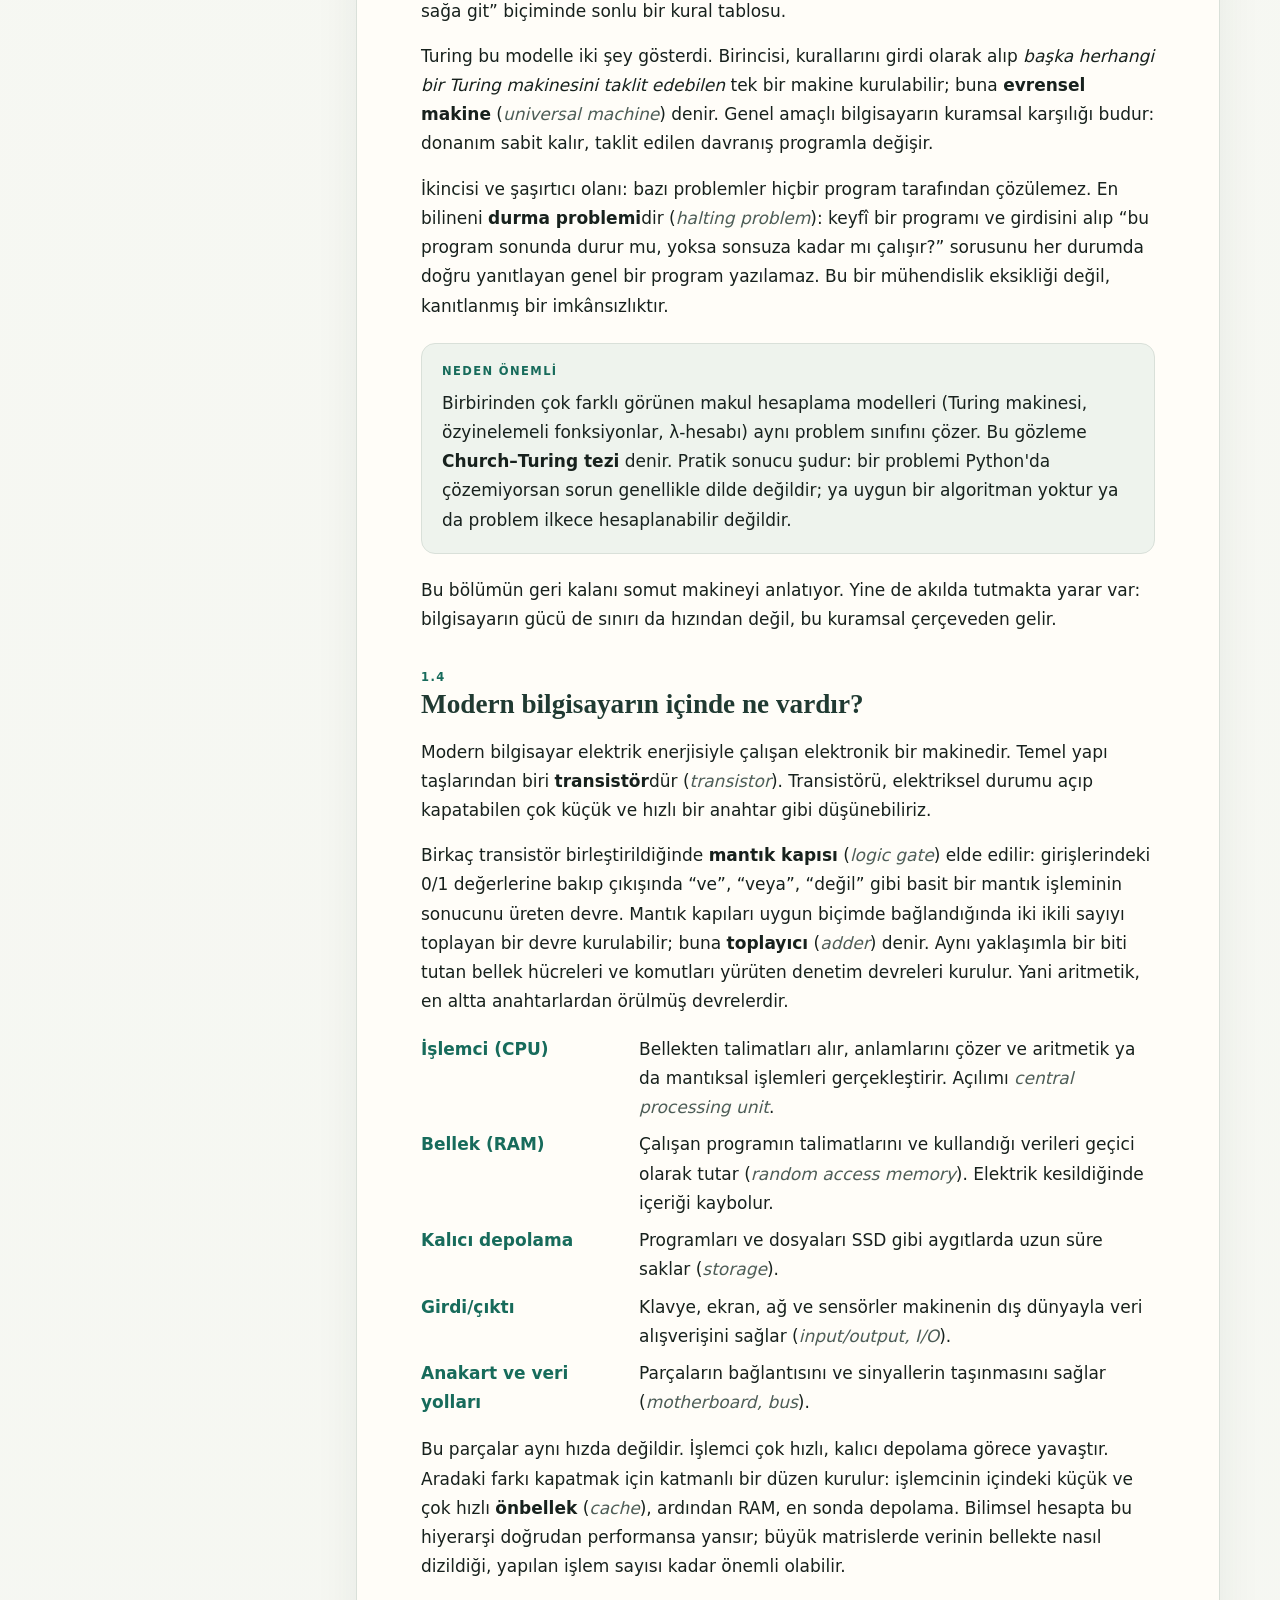
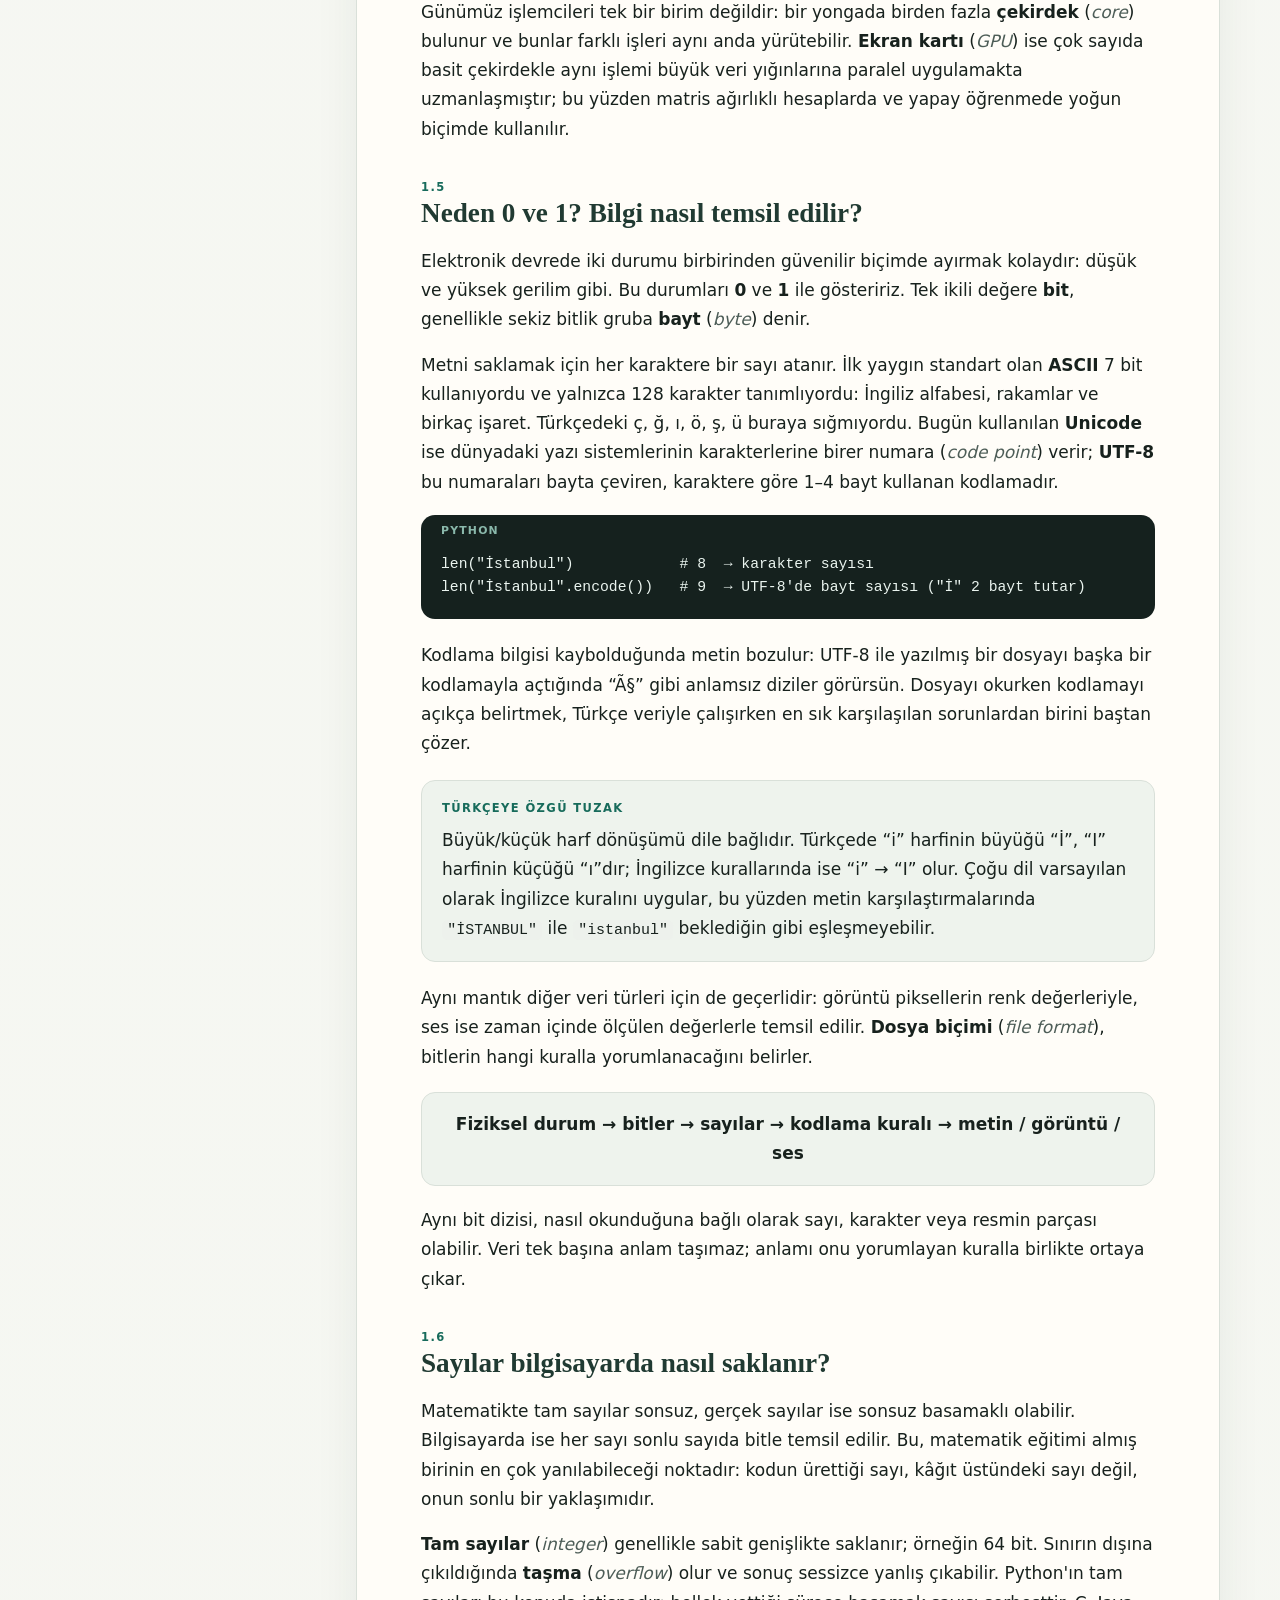
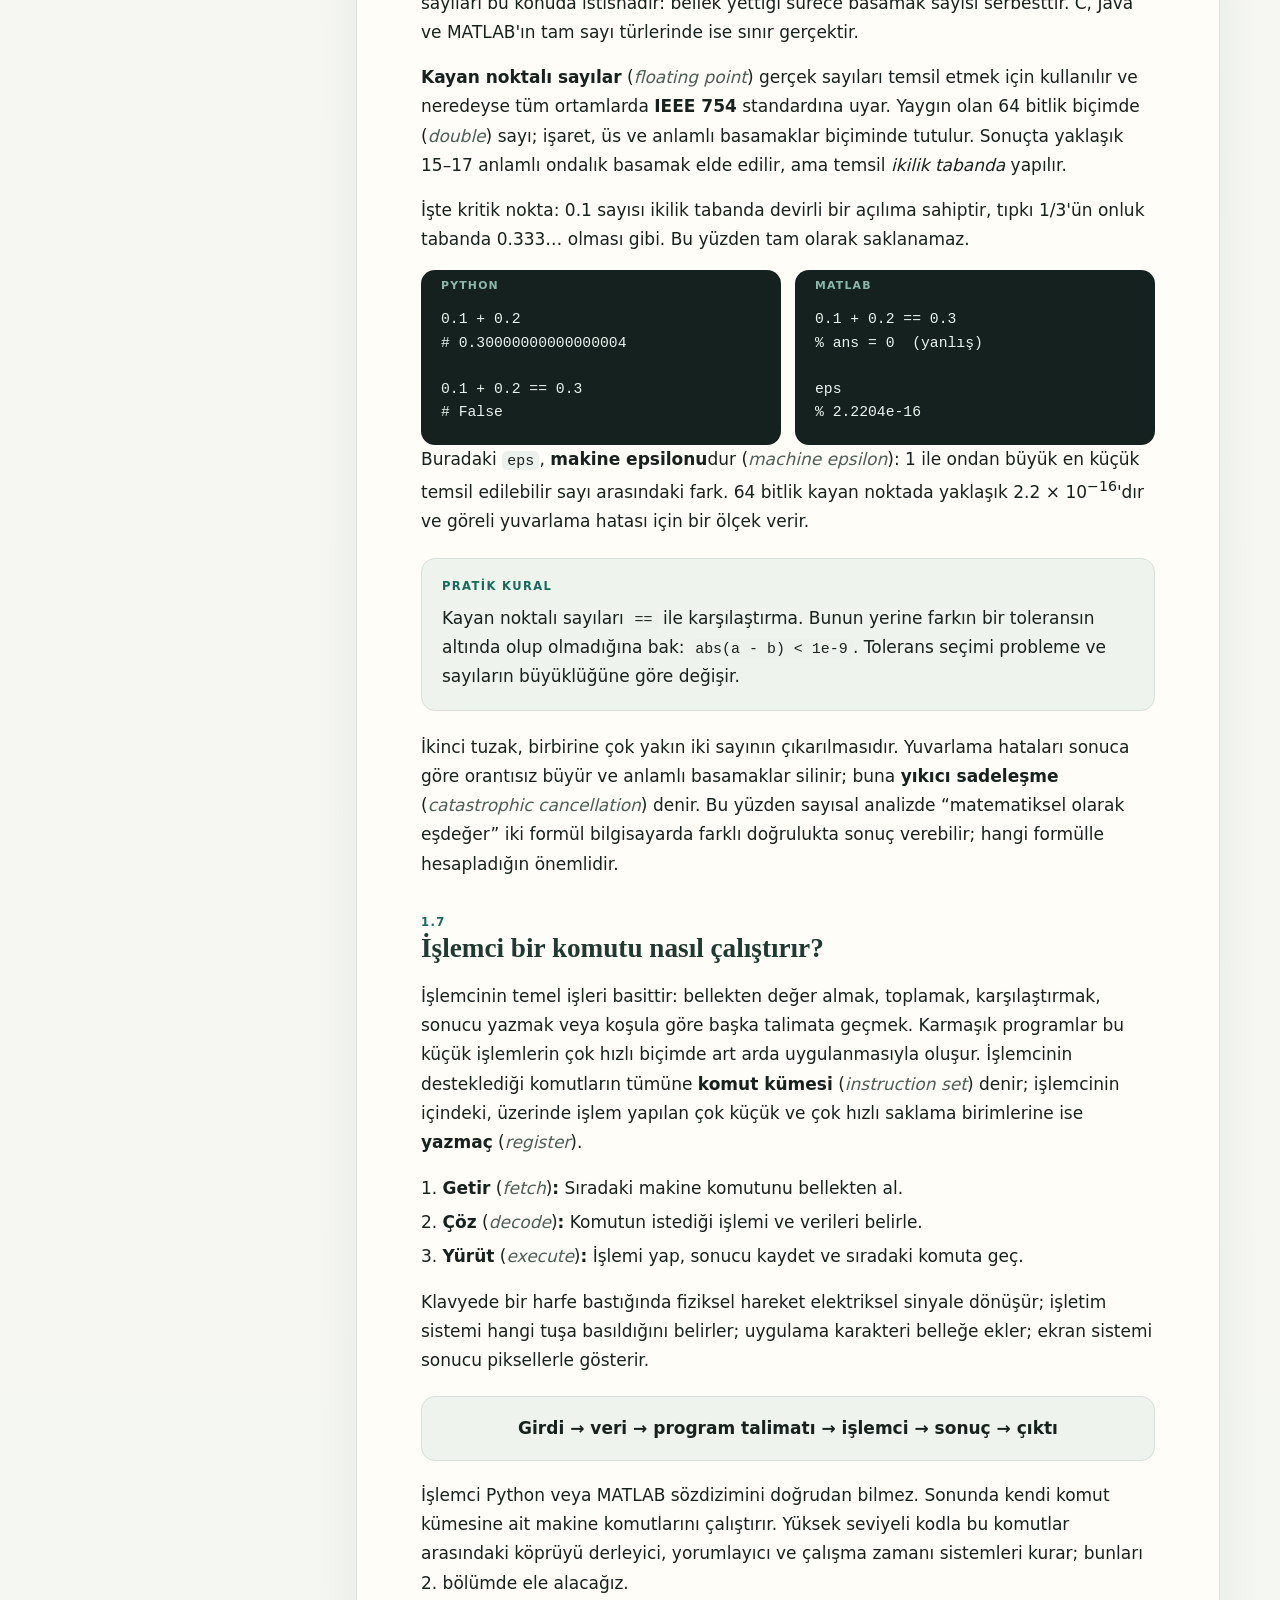
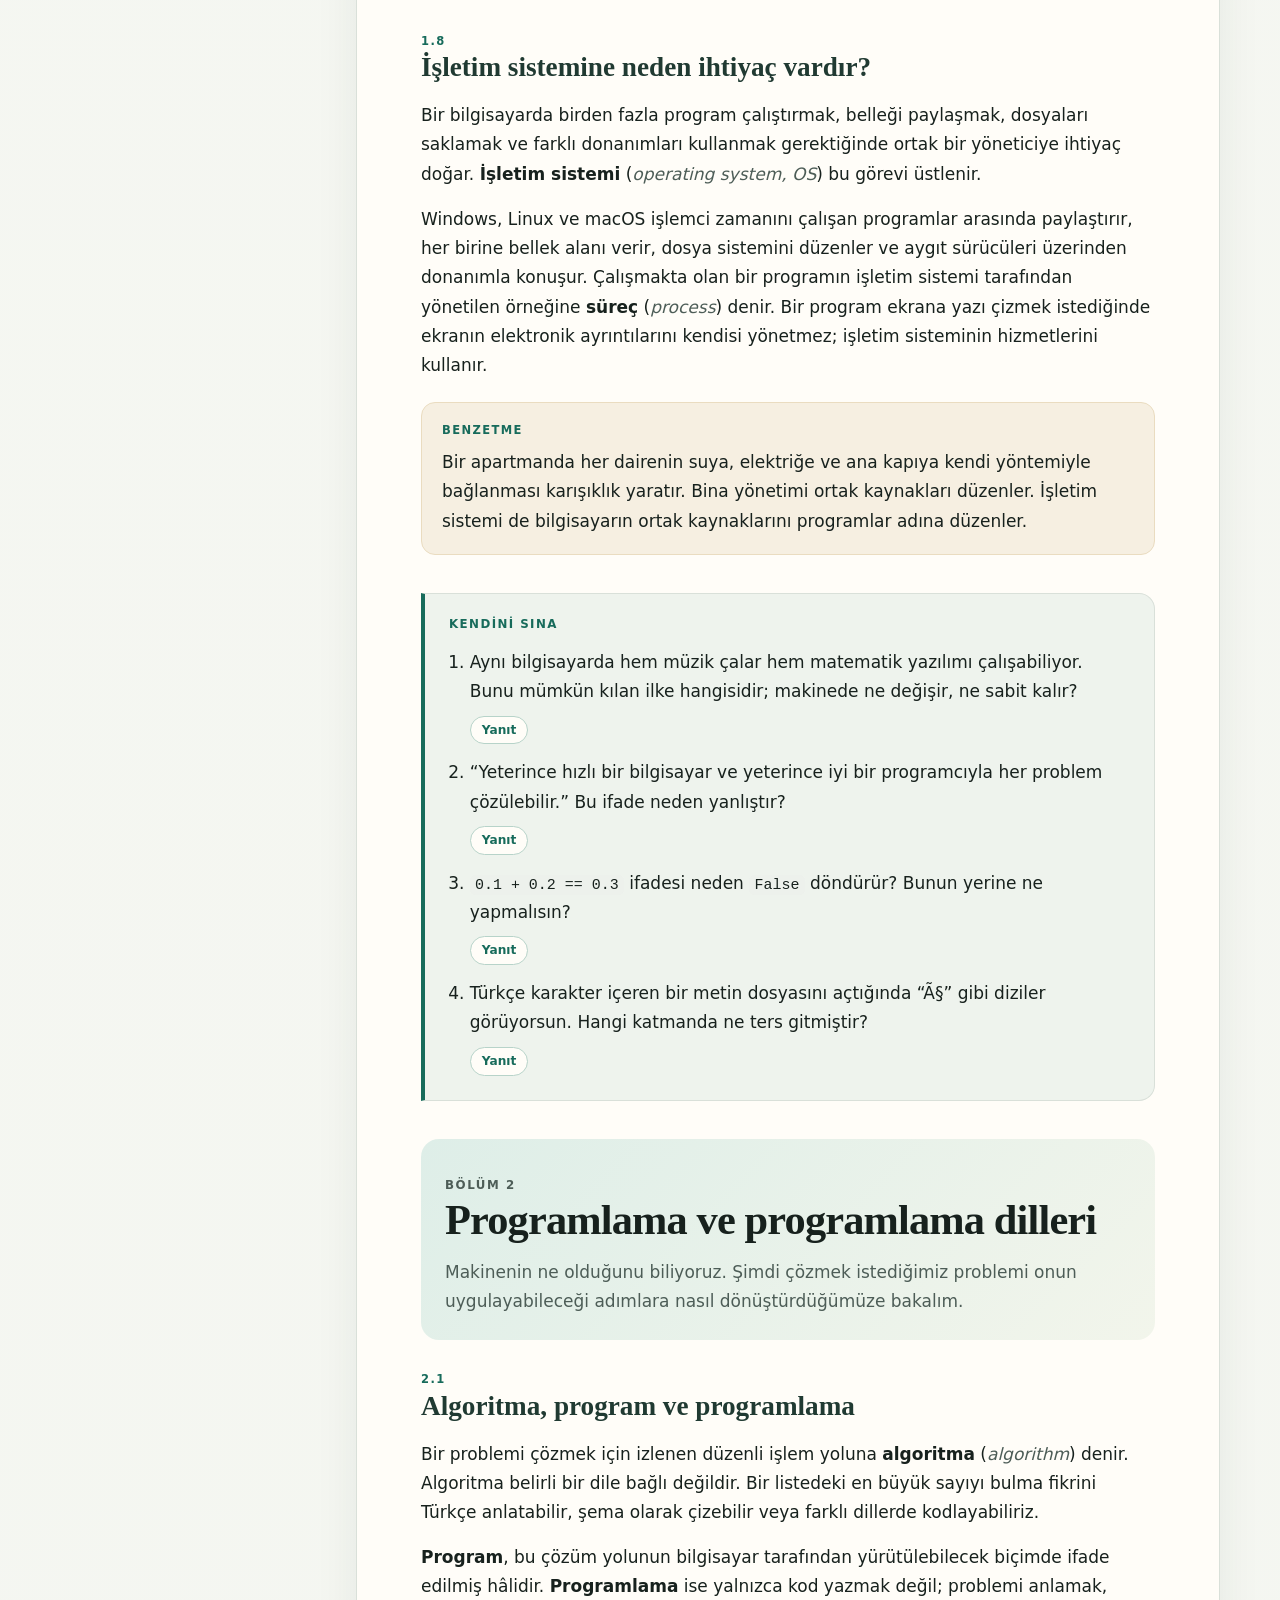
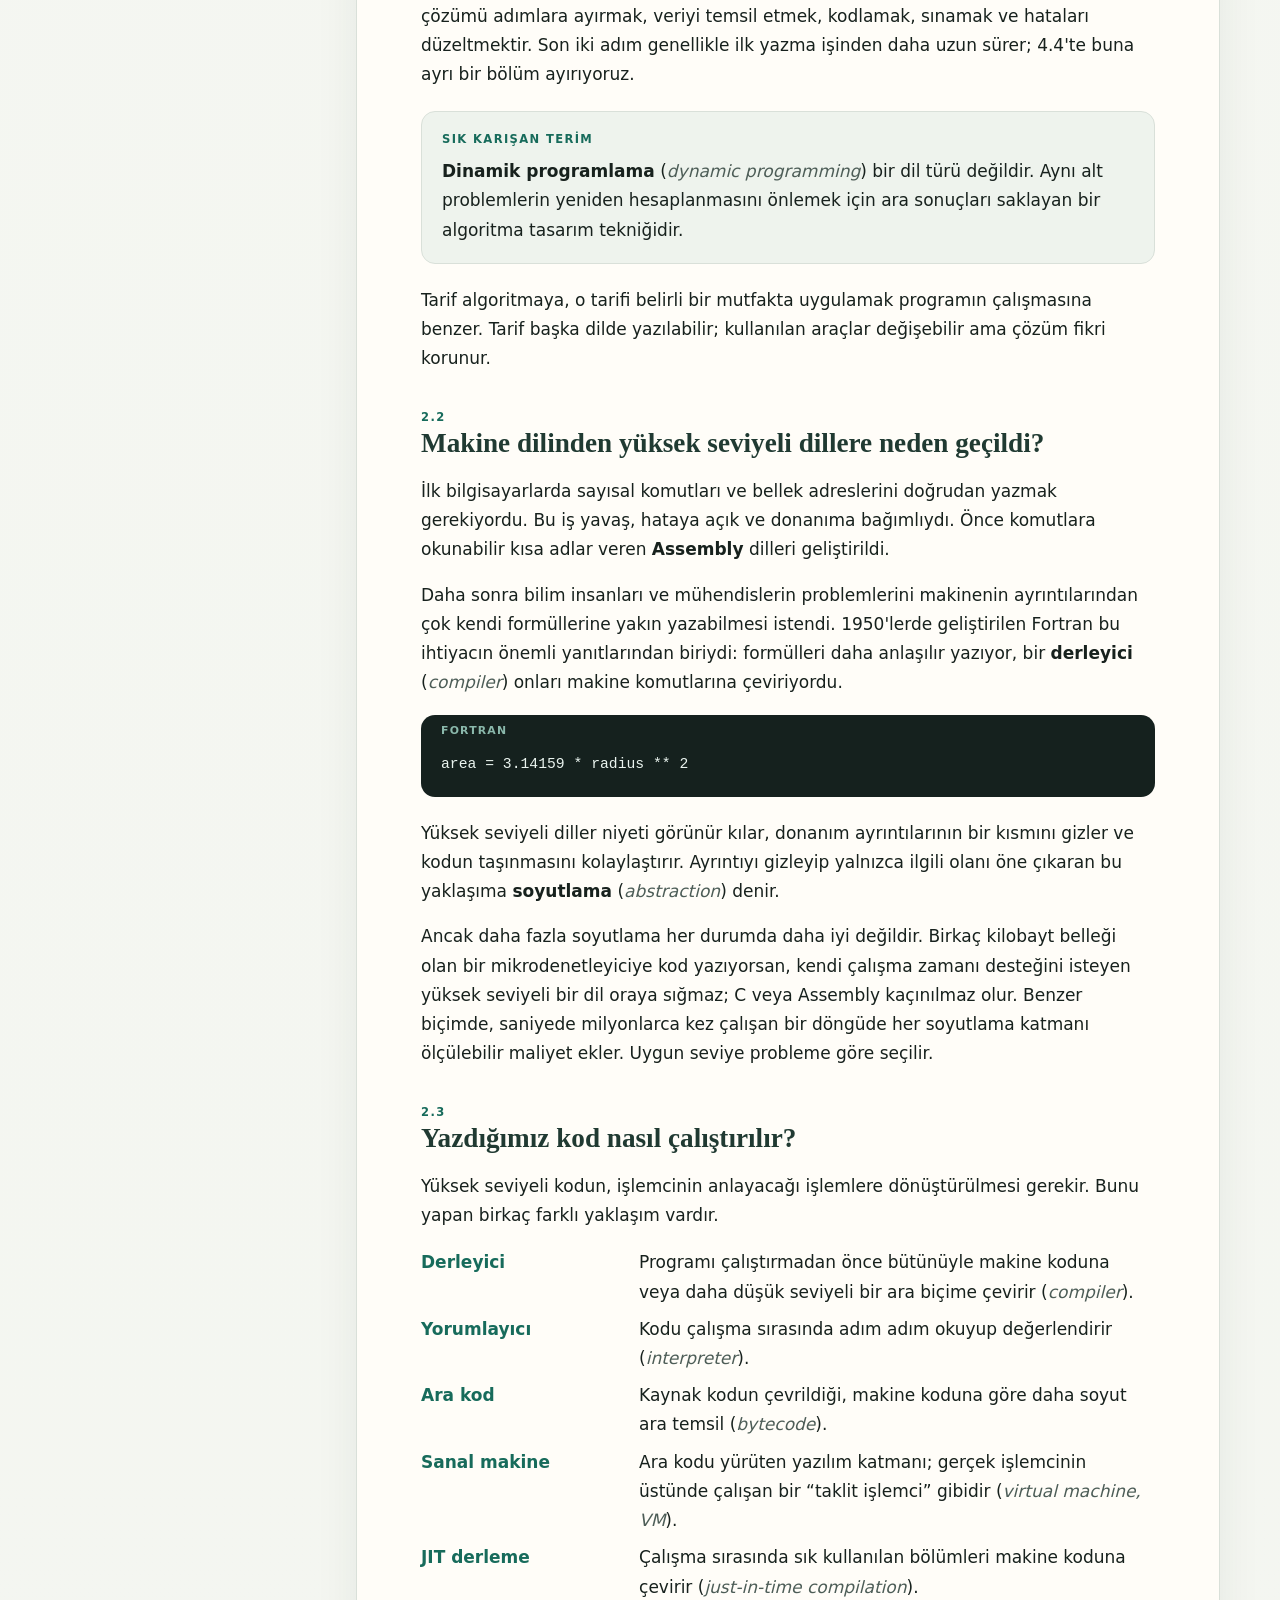
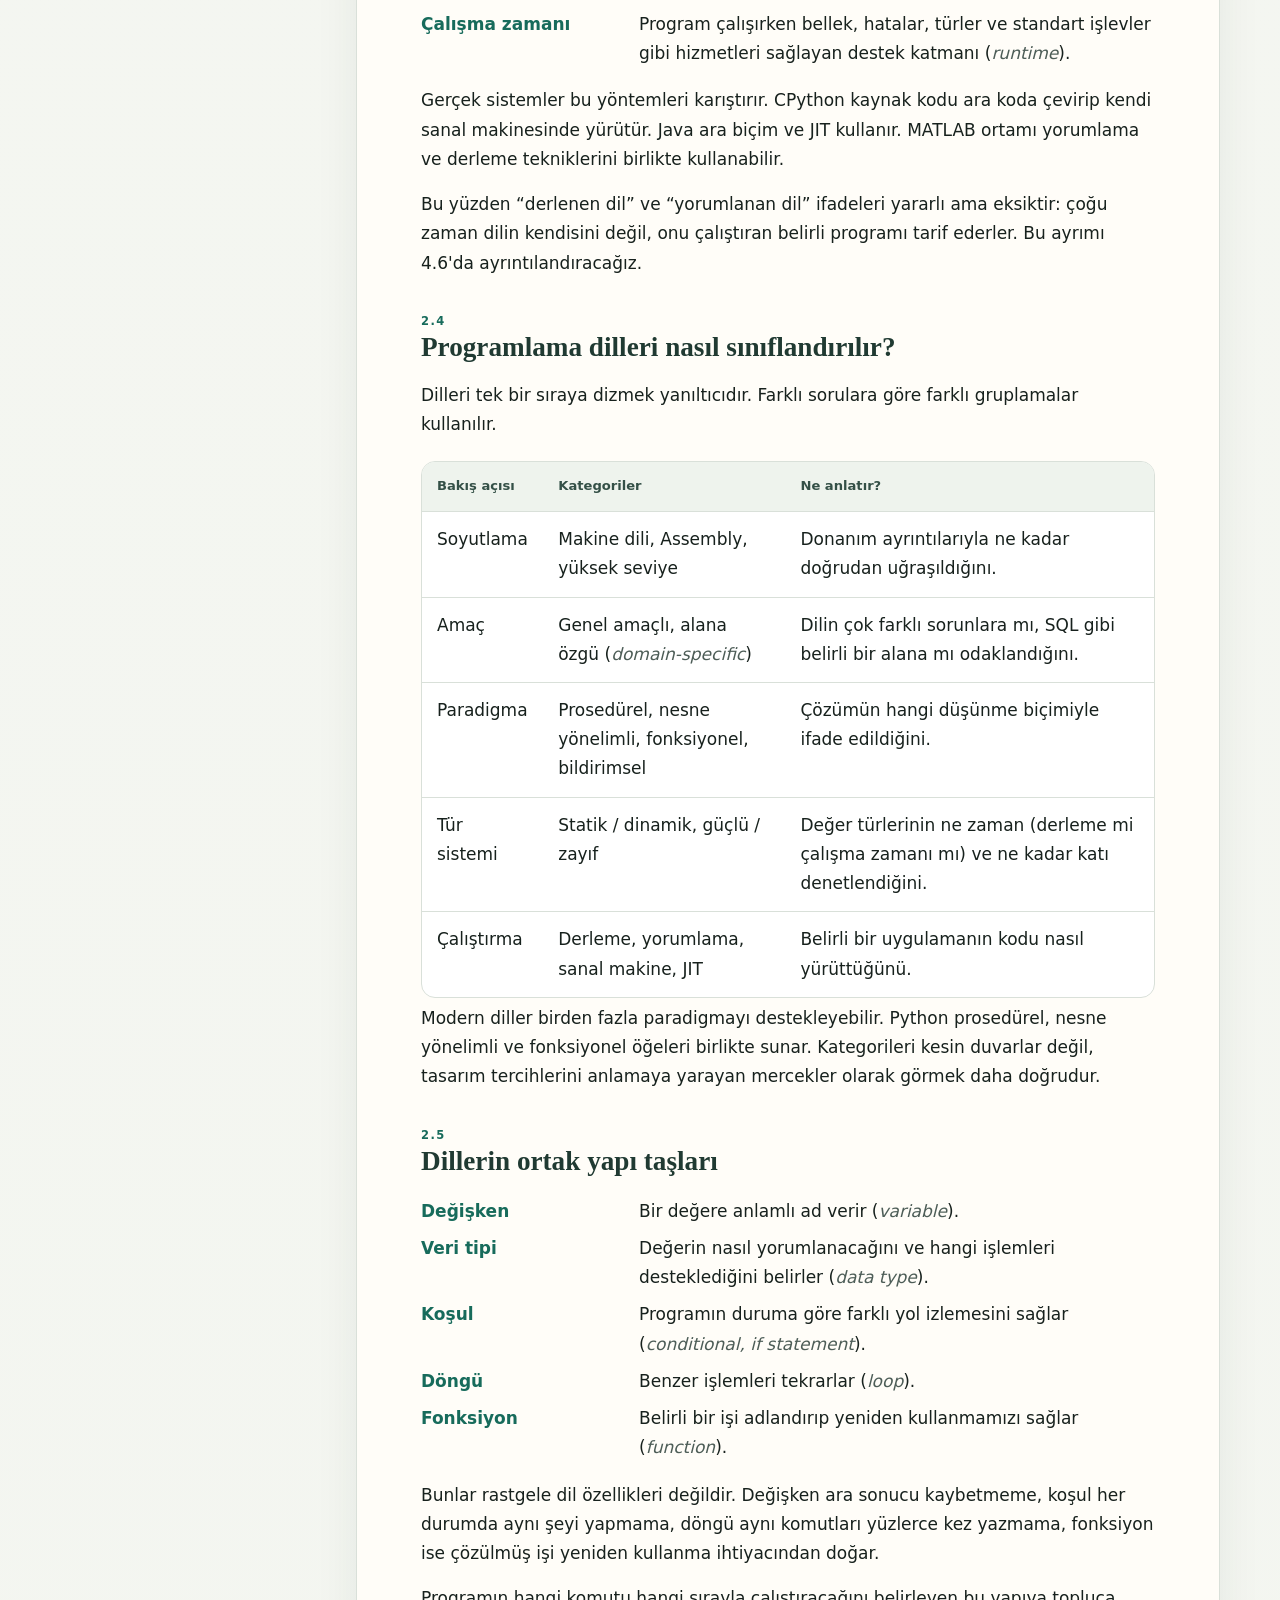
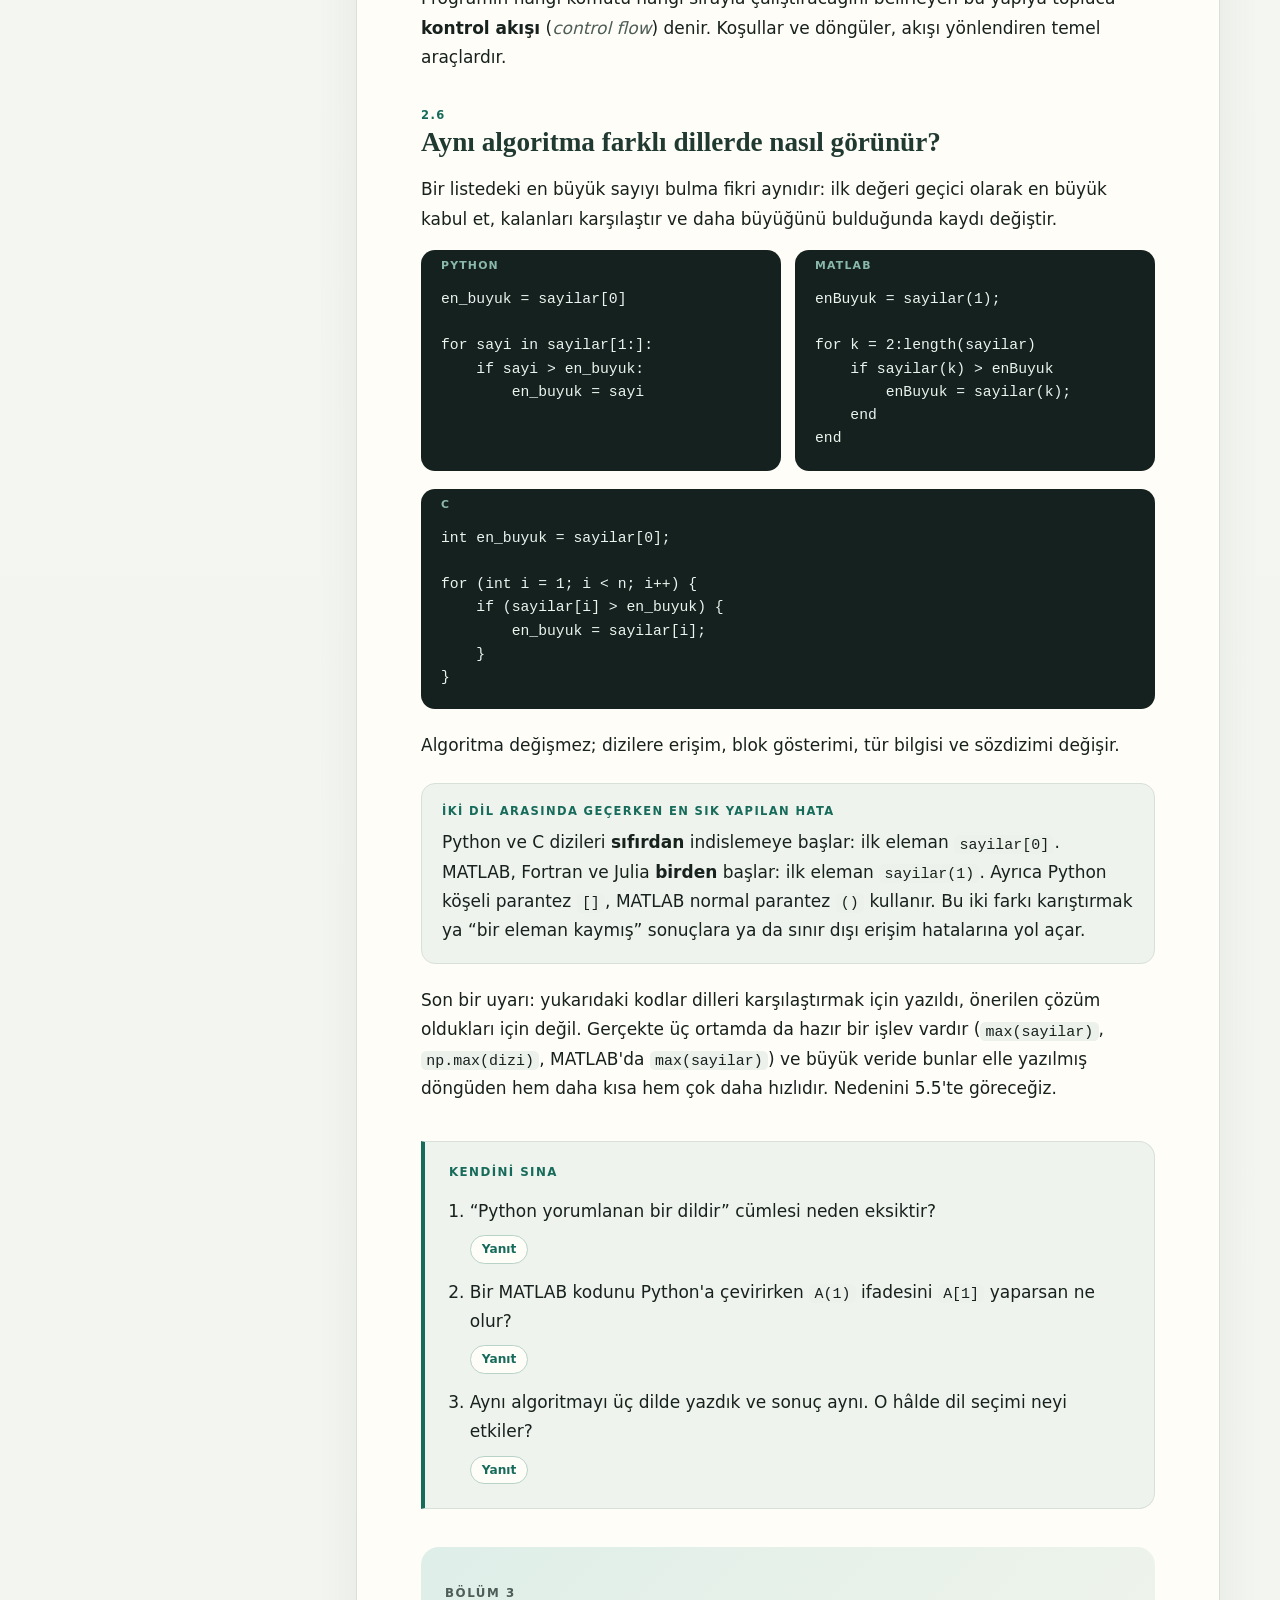
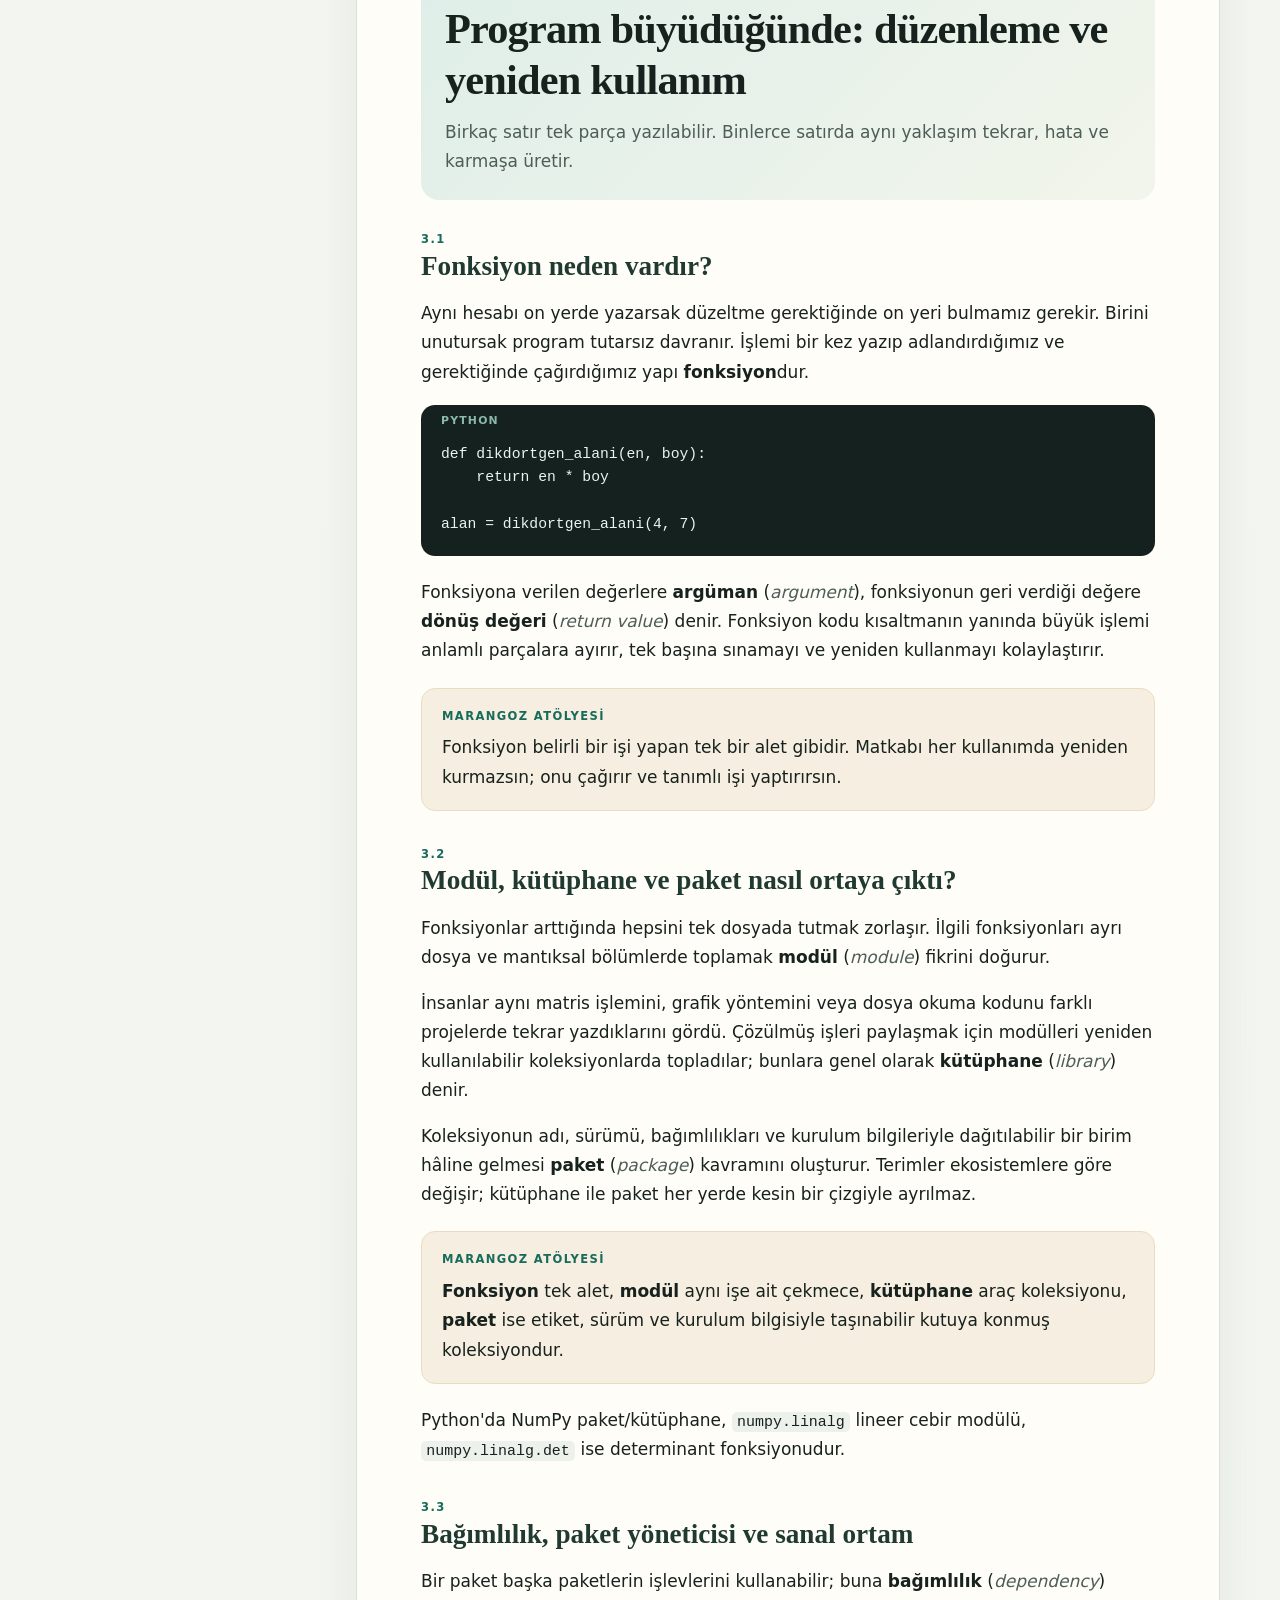
==== commit 6f0ab904: "1. konuyu akademik değerlendirme doğrultusunda yeniden yaz Konu 30 alt bölümden 40 alt bölüme çıktı;" ====
--- a/bilgisayarin-temelleri/index.html
+++ b/bilgisayarin-temelleri/index.html
@@ -30,27 +30,28 @@
 <div class="layout">
 <nav class="toc" aria-label="İçindekiler"><strong>İçindekiler</strong>
 <details open><summary>1. Bilgisayar nasıl çalışır?</summary><ol>
-<li><a href="#s1-1">1.1 Hesaplama ihtiyacı</a></li><li><a href="#s1-2">1.2 Programlanabilir makine</a></li><li><a href="#s1-3">1.3 Modern bilgisayarın parçaları</a></li><li><a href="#s1-4">1.4 Neden 0 ve 1?</a></li><li><a href="#s1-5">1.5 Komut nasıl çalışır?</a></li><li><a href="#s1-6">1.6 İşletim sistemi</a></li>
+<li><a href="#s1-1">1.1 Hesaplama ihtiyacı</a></li><li><a href="#s1-2">1.2 Programlanabilir makine</a></li><li><a href="#s1-3">1.3 Evrensel makine ve sınırları</a></li><li><a href="#s1-4">1.4 Modern bilgisayarın parçaları</a></li><li><a href="#s1-5">1.5 Neden 0 ve 1?</a></li><li><a href="#s1-6">1.6 Sayılar nasıl saklanır?</a></li><li><a href="#s1-7">1.7 Komut nasıl çalışır?</a></li><li><a href="#s1-8">1.8 İşletim sistemi</a></li>
 </ol></details>
 <details><summary>2. Programlama ve diller</summary><ol>
 <li><a href="#s2-1">2.1 Algoritma, program, programlama</a></li><li><a href="#s2-2">2.2 Makine dilinden yüksek seviyeye</a></li><li><a href="#s2-3">2.3 Kod nasıl çalıştırılır?</a></li><li><a href="#s2-4">2.4 Diller nasıl sınıflandırılır?</a></li><li><a href="#s2-5">2.5 Ortak yapı taşları</a></li><li><a href="#s2-6">2.6 Aynı algoritma, farklı diller</a></li>
 </ol></details>
 <details><summary>3. Düzenleme ve yeniden kullanım</summary><ol>
-<li><a href="#s3-1">3.1 Fonksiyon</a></li><li><a href="#s3-2">3.2 Modül, kütüphane, paket</a></li><li><a href="#s3-3">3.3 Bağımlılık ve paket yöneticisi</a></li><li><a href="#s3-4">3.4 Framework ve API</a></li><li><a href="#s3-5">3.5 Veri yapıları ve nesneler</a></li>
+<li><a href="#s3-1">3.1 Fonksiyon</a></li><li><a href="#s3-2">3.2 Modül, kütüphane, paket</a></li><li><a href="#s3-3">3.3 Bağımlılık ve sanal ortam</a></li><li><a href="#s3-4">3.4 Framework ve API</a></li><li><a href="#s3-5">3.5 Veri yapıları ve nesneler</a></li><li><a href="#s3-6">3.6 Algoritmanın maliyeti</a></li>
 </ol></details>
 <details><summary>4. Çalışma ortamı ve ekosistem</summary><ol>
-<li><a href="#s4-1">4.1 Script, program, proje</a></li><li><a href="#s4-2">4.2 Editör ve IDE</a></li><li><a href="#s4-3">4.3 Terminal ve dosya sistemi</a></li><li><a href="#s4-4">4.4 Dil ile uygulama farkı</a></li><li><a href="#s4-5">4.5 Açık kaynak ve ticari yazılım</a></li>
+<li><a href="#s4-1">4.1 Script, program, proje</a></li><li><a href="#s4-2">4.2 Editör ve IDE</a></li><li><a href="#s4-3">4.3 Terminal ve dosya sistemi</a></li><li><a href="#s4-4">4.4 Hata mesajları ve hata ayıklama</a></li><li><a href="#s4-5">4.5 Sürüm kontrolü</a></li><li><a href="#s4-6">4.6 Dil ile uygulama farkı</a></li><li><a href="#s4-7">4.7 Açık kaynak ve ticari yazılım</a></li>
 </ol></details>
 <details><summary>5. Matematiksel programlama</summary><ol>
-<li><a href="#s5-1">5.1 Neden bilimsel programlama?</a></li><li><a href="#s5-2">5.2 Sayısal ve sembolik hesaplama</a></li><li><a href="#s5-3">5.3 Araçların farklı rolleri</a></li><li><a href="#s5-4">5.4 Paket ve toolbox ekosistemleri</a></li><li><a href="#s5-5">5.5 Alt katmanlarda performans</a></li>
+<li><a href="#s5-1">5.1 Neden bilimsel programlama?</a></li><li><a href="#s5-2">5.2 Sayısal ve sembolik hesaplama</a></li><li><a href="#s5-3">5.3 Araçların farklı rolleri</a></li><li><a href="#s5-4">5.4 Paket ve toolbox ekosistemleri</a></li><li><a href="#s5-5">5.5 Vektörleştirme</a></li><li><a href="#s5-6">5.6 Alt katmanlarda performans</a></li>
 </ol></details>
 <details><summary>6. Büyük resim</summary><ol>
-<li><a href="#s6-1">6.1 Tek satırın altındaki katmanlar</a></li><li><a href="#s6-2">6.2 Kavramları öğrenme yolu</a></li><li><a href="#kaynaklar">Kaynaklar</a></li>
+<li><a href="#s6-1">6.1 Tek satırın altındaki katmanlar</a></li><li><a href="#s6-2">6.2 İlk programını çalıştır</a></li><li><a href="#s6-3">6.3 Kavramları öğrenme yolu</a></li><li><a href="#kaynaklar">Kaynaklar</a></li>
 </ol></details>
 </nav>
 
 <main>
 <p>Programlamaya başlarken işlemci, işletim sistemi, derleyici, kütüphane, paket, API, MATLAB ve Python gibi onlarca kelime bir anda karşımıza çıkıyor. Bunları yalnızca tanım olarak ezberlemek zor. Fakat her kavramı çözmeye çalıştığı sorunla birlikte gördüğümüzde parçalar birbirine bağlanıyor. Bu sayfanın amacı da bu bağlantıyı kurmak.</p>
+<p>Kavramların çoğu günlük konuşmada ve yazılı kaynaklarda İngilizce adlarıyla anılır. Bu yüzden her terimin ilk geçtiği yerde yaygın İngilizce karşılığını parantez içinde veriyoruz; amaç, aynı kavramla İngilizce adıyla karşılaştığında yabancılık çekmemen.</p>
 
 <section class="chapter" id="bolum1">
 <header class="chapter-head"><p class="chapter-kicker">Bölüm 1</p><h2>Bilgisayar nasıl bir makinedir?</h2><p>Bilgisayarı masa üzerindeki bir kutu olarak değil, fiziksel dünyada çalışan ve ihtiyaçlarla adım adım gelişmiş bir makine olarak ele alalım.</p></header>
@@ -70,38 +71,84 @@
 
 <div class="subsection" id="s1-2"><h3><span class="num">1.2</span>Tek amaçlı makineden programlanabilir makineye</h3>
 <p>Bir makine yalnızca toplama yapıyorsa başka bir görev için yeniden kurulması gerekir. Asıl sıçrama, fiziksel makineyi her görevde değiştirmek yerine <strong>ona verilen işlem adımlarını değiştirebilme</strong> fikriydi.</p>
-<p>Jacquard dokuma tezgâhlarında delikli kartlar hangi desenin dokunacağını belirliyordu. Kart değiştiğinde aynı tezgâh başka bir desen üretiyordu. Babbage'ın Analitik Makine tasarımı da veriyi ve yapılacak işlemleri kartlarla vermeyi öngördü. Tasarım tamamlanamadı; fakat ayrı bellek, işlem birimi ve değiştirilebilir talimat fikri bugünkü genel amaçlı bilgisayarın temel özelliklerine benziyordu.</p>
-<div class="analogy"><span class="label">Somut benzetme</span>Tek melodili bir müzik kutusu hep aynı parçayı çalar. Piyanoda ise fiziksel tuşlar aynı kalır, izlenen notalar değişir. Genel amaçlı bilgisayarda da makine aynı kalır; “nota dizisi” yani program değişir.</div>
-<p>Modern bilgisayarlarda programın talimatları da veriler gibi bellekte saklanır. Kelime işlemciden matematik yazılımına geçmek için kabloları yeniden bağlamayız; belleğe başka bir program yükleriz.</p>
+<p>Jacquard dokuma tezgâhlarında delikli kartlar hangi desenin dokunacağını belirliyordu. Kart değiştiğinde aynı tezgâh başka bir desen üretiyordu. Babbage'ın Analitik Makine tasarımı da veriyi ve yapılacak işlemleri kartlarla vermeyi öngördü. Tasarım tamamlanamadı; fakat ayrı bellek, işlem birimi ve değiştirilebilir talimat fikri bugünkü genel amaçlı bilgisayarın temel özelliklerine benziyordu. Ada Lovelace bu makine için Bernoulli sayılarını üreten adım adım bir işlem dizisi yazdı; bu metin çoğu kaynakta ilk bilgisayar programı örneği olarak anılır.</p>
+<div class="analogy"><span class="label">Benzetme</span>Tek melodili bir müzik kutusu hep aynı parçayı çalar. Piyanoda ise fiziksel tuşlar aynı kalır, izlenen notalar değişir. Genel amaçlı bilgisayarda da makine aynı kalır; “nota dizisi” yani program değişir.</div>
+<p>Modern bilgisayarlarda bu fikir bir adım daha ileri gider: <strong>programın talimatları da veriler gibi aynı bellekte saklanır.</strong> Bu düzenlemeye <strong>saklı program</strong> (<span class="en">stored program</span>) ilkesi, onu tarif eden klasik tasarıma da <strong>von Neumann mimarisi</strong> (<span class="en">von Neumann architecture</span>) denir. Kelime işlemciden matematik yazılımına geçmek için kabloları yeniden bağlamayız; belleğe başka bir program yükleriz.</p>
 <blockquote>Bilgisayarı özel kılan yalnızca hızlı hesaplaması değil, aynı fiziksel makinenin farklı programlarla çok farklı işlere dönüşebilmesidir.</blockquote>
 </div>
 
-<div class="subsection" id="s1-3"><h3><span class="num">1.3</span>Modern bilgisayarın içinde ne vardır?</h3>
-<p>Modern bilgisayar elektrik enerjisiyle çalışan elektronik bir makinedir. Temel parçalarından biri <strong>transistör</strong>dür. Transistörü elektriksel durumu açıp kapatabilen çok küçük ve hızlı bir anahtar gibi düşünebiliriz. Çok sayıda transistör belirli biçimlerde bağlanınca mantık kapıları, toplayıcılar, bellek hücreleri ve komut yürüten devreler oluşur.</p>
-<dl class="defs"><dt>İşlemci (CPU)</dt><dd>Bellekten talimatları alır, anlamlarını çözer ve aritmetik ya da mantıksal işlemleri gerçekleştirir.</dd><dt>Bellek (RAM)</dt><dd>Çalışan programın talimatlarını ve kullanılan verileri geçici olarak tutar.</dd><dt>Kalıcı depolama</dt><dd>Programları ve dosyaları SSD gibi aygıtlarda uzun süre saklar.</dd><dt>Girdi/çıktı</dt><dd>Klavye, ekran, ağ ve sensörler makinenin dış dünyayla veri alışverişini sağlar.</dd><dt>Anakart ve veri yolları</dt><dd>Parçaların bağlantısını ve sinyallerin taşınmasını sağlar.</dd></dl>
-<p>Bu parçalar aynı hızda değildir. İşlemci çok hızlı, kalıcı depolama görece yavaştır. Önbellek, RAM ve depolama gibi katmanlar hız, kapasite, maliyet ve kalıcılık arasında farklı dengeler kurar.</p>
-</div>
-
-<div class="subsection" id="s1-4"><h3><span class="num">1.4</span>Neden 0 ve 1? Bilgi nasıl temsil edilir?</h3>
-<p>Elektronik devrede iki durumu birbirinden güvenilir biçimde ayırmak kolaydır: düşük ve yüksek gerilim gibi. Bu durumları <strong>0</strong> ve <strong>1</strong> ile gösteririz. Tek ikili değere <strong>bit</strong>, genellikle sekiz bitlik gruba <strong>bayt</strong> denir.</p>
-<p>Bir karaktere belirli sayı atanır; görüntü piksellerin renk değerleriyle, ses ise zaman içinde ölçülen değerlerle temsil edilir. Dosya biçimi, bitlerin hangi kuralla yorumlanacağını belirler.</p>
+<div class="subsection" id="s1-3"><h3><span class="num">1.3</span>Evrensel makine ve hesaplamanın sınırları</h3>
+<p>“Aynı makine her işi yapabilir” cümlesi sezgisel görünür, ama aslında matematiksel bir iddiadır ve elektronik bilgisayarlar yapılmadan önce kanıtlanmıştır. Alan Turing 1936'da, bugün <strong>Turing makinesi</strong> (<span class="en">Turing machine</span>) dediğimiz son derece basit soyut bir makine tanımladı: bir şerit, üzerinde semboller ve “şu durumdaysan şunu yaz, sağa git” biçiminde sonlu bir kural tablosu.</p>
+<p>Turing bu modelle iki şey gösterdi. Birincisi, kurallarını girdi olarak alıp <em>başka herhangi bir Turing makinesini taklit edebilen</em> tek bir makine kurulabilir; buna <strong>evrensel makine</strong> (<span class="en">universal machine</span>) denir. Genel amaçlı bilgisayarın kuramsal karşılığı budur: donanım sabit kalır, taklit edilen davranış programla değişir.</p>
+<p>İkincisi ve şaşırtıcı olanı: bazı problemler hiçbir program tarafından çözülemez. En bilineni <strong>durma problemi</strong>dir (<span class="en">halting problem</span>): keyfî bir programı ve girdisini alıp “bu program sonunda durur mu, yoksa sonsuza kadar mı çalışır?” sorusunu her durumda doğru yanıtlayan genel bir program yazılamaz. Bu bir mühendislik eksikliği değil, kanıtlanmış bir imkânsızlıktır.</p>
+<div class="callout"><span class="label">Neden önemli</span>Birbirinden çok farklı görünen makul hesaplama modelleri (Turing makinesi, özyinelemeli fonksiyonlar, λ-hesabı) aynı problem sınıfını çözer. Bu gözleme <strong>Church–Turing tezi</strong> denir. Pratik sonucu şudur: bir problemi Python'da çözemiyorsan sorun genellikle dilde değildir; ya uygun bir algoritman yoktur ya da problem ilkece hesaplanabilir değildir.</div>
+<p>Bu bölümün geri kalanı somut makineyi anlatıyor. Yine de akılda tutmakta yarar var: bilgisayarın gücü de sınırı da hızından değil, bu kuramsal çerçeveden gelir.</p>
+</div>
+
+<div class="subsection" id="s1-4"><h3><span class="num">1.4</span>Modern bilgisayarın içinde ne vardır?</h3>
+<p>Modern bilgisayar elektrik enerjisiyle çalışan elektronik bir makinedir. Temel yapı taşlarından biri <strong>transistör</strong>dür (<span class="en">transistor</span>). Transistörü, elektriksel durumu açıp kapatabilen çok küçük ve hızlı bir anahtar gibi düşünebiliriz.</p>
+<p>Birkaç transistör birleştirildiğinde <strong>mantık kapısı</strong> (<span class="en">logic gate</span>) elde edilir: girişlerindeki 0/1 değerlerine bakıp çıkışında “ve”, “veya”, “değil” gibi basit bir mantık işleminin sonucunu üreten devre. Mantık kapıları uygun biçimde bağlandığında iki ikili sayıyı toplayan bir devre kurulabilir; buna <strong>toplayıcı</strong> (<span class="en">adder</span>) denir. Aynı yaklaşımla bir biti tutan bellek hücreleri ve komutları yürüten denetim devreleri kurulur. Yani aritmetik, en altta anahtarlardan örülmüş devrelerdir.</p>
+<dl class="defs"><dt>İşlemci (CPU)</dt><dd>Bellekten talimatları alır, anlamlarını çözer ve aritmetik ya da mantıksal işlemleri gerçekleştirir. Açılımı <span class="en">central processing unit</span>.</dd><dt>Bellek (RAM)</dt><dd>Çalışan programın talimatlarını ve kullandığı verileri geçici olarak tutar (<span class="en">random access memory</span>). Elektrik kesildiğinde içeriği kaybolur.</dd><dt>Kalıcı depolama</dt><dd>Programları ve dosyaları SSD gibi aygıtlarda uzun süre saklar (<span class="en">storage</span>).</dd><dt>Girdi/çıktı</dt><dd>Klavye, ekran, ağ ve sensörler makinenin dış dünyayla veri alışverişini sağlar (<span class="en">input/output, I/O</span>).</dd><dt>Anakart ve veri yolları</dt><dd>Parçaların bağlantısını ve sinyallerin taşınmasını sağlar (<span class="en">motherboard, bus</span>).</dd></dl>
+<p>Bu parçalar aynı hızda değildir. İşlemci çok hızlı, kalıcı depolama görece yavaştır. Aradaki farkı kapatmak için katmanlı bir düzen kurulur: işlemcinin içindeki küçük ve çok hızlı <strong>önbellek</strong> (<span class="en">cache</span>), ardından RAM, en sonda depolama. Bilimsel hesapta bu hiyerarşi doğrudan performansa yansır; büyük matrislerde verinin bellekte nasıl dizildiği, yapılan işlem sayısı kadar önemli olabilir.</p>
+<p>Günümüz işlemcileri tek bir birim değildir: bir yongada birden fazla <strong>çekirdek</strong> (<span class="en">core</span>) bulunur ve bunlar farklı işleri aynı anda yürütebilir. <strong>Ekran kartı</strong> (<span class="en">GPU</span>) ise çok sayıda basit çekirdekle aynı işlemi büyük veri yığınlarına paralel uygulamakta uzmanlaşmıştır; bu yüzden matris ağırlıklı hesaplarda ve yapay öğrenmede yoğun biçimde kullanılır.</p>
+</div>
+
+<div class="subsection" id="s1-5"><h3><span class="num">1.5</span>Neden 0 ve 1? Bilgi nasıl temsil edilir?</h3>
+<p>Elektronik devrede iki durumu birbirinden güvenilir biçimde ayırmak kolaydır: düşük ve yüksek gerilim gibi. Bu durumları <strong>0</strong> ve <strong>1</strong> ile gösteririz. Tek ikili değere <strong>bit</strong>, genellikle sekiz bitlik gruba <strong>bayt</strong> (<span class="en">byte</span>) denir.</p>
+<p>Metni saklamak için her karaktere bir sayı atanır. İlk yaygın standart olan <strong>ASCII</strong> 7 bit kullanıyordu ve yalnızca 128 karakter tanımlıyordu: İngiliz alfabesi, rakamlar ve birkaç işaret. Türkçedeki ç, ğ, ı, ö, ş, ü buraya sığmıyordu. Bugün kullanılan <strong>Unicode</strong> ise dünyadaki yazı sistemlerinin karakterlerine birer numara (<span class="en">code point</span>) verir; <strong>UTF-8</strong> bu numaraları bayta çeviren, karaktere göre 1–4 bayt kullanan kodlamadır.</p>
+<pre data-lang="Python"><code>len("İstanbul")            # 8  → karakter sayısı
+len("İstanbul".encode())   # 9  → UTF-8'de bayt sayısı ("İ" 2 bayt tutar)</code></pre>
+<p>Kodlama bilgisi kaybolduğunda metin bozulur: UTF-8 ile yazılmış bir dosyayı başka bir kodlamayla açtığında “Ã§” gibi anlamsız diziler görürsün. Dosyayı okurken kodlamayı açıkça belirtmek, Türkçe veriyle çalışırken en sık karşılaşılan sorunlardan birini baştan çözer.</p>
+<div class="callout"><span class="label">Türkçeye özgü tuzak</span>Büyük/küçük harf dönüşümü dile bağlıdır. Türkçede “i” harfinin büyüğü “İ”, “I” harfinin küçüğü “ı”dır; İngilizce kurallarında ise “i” → “I” olur. Çoğu dil varsayılan olarak İngilizce kuralını uygular, bu yüzden metin karşılaştırmalarında <code>"İSTANBUL"</code> ile <code>"istanbul"</code> beklediğin gibi eşleşmeyebilir.</div>
+<p>Aynı mantık diğer veri türleri için de geçerlidir: görüntü piksellerin renk değerleriyle, ses ise zaman içinde ölçülen değerlerle temsil edilir. <strong>Dosya biçimi</strong> (<span class="en">file format</span>), bitlerin hangi kuralla yorumlanacağını belirler.</p>
 <div class="flow">Fiziksel durum → bitler → sayılar → kodlama kuralı → metin / görüntü / ses</div>
 <p>Aynı bit dizisi, nasıl okunduğuna bağlı olarak sayı, karakter veya resmin parçası olabilir. Veri tek başına anlam taşımaz; anlamı onu yorumlayan kuralla birlikte ortaya çıkar.</p>
-<div class="callout"><span class="label">Sayısal hesap için önemli</span>Gerçek sayılar sınırlı sayıda bitle saklanır. Bu nedenle <code>0.1</code> gibi bazı değerler tam temsil edilemez ve küçük yuvarlama farkları oluşabilir.</div>
-</div>
-
-<div class="subsection" id="s1-5"><h3><span class="num">1.5</span>İşlemci bir komutu nasıl çalıştırır?</h3>
-<p>İşlemcinin temel işleri basittir: bellekten değer almak, toplamak, karşılaştırmak, sonucu yazmak veya koşula göre başka talimata geçmek. Karmaşık programlar bu küçük işlemlerin çok hızlı biçimde art arda uygulanmasıyla oluşur.</p>
-<ol><li><strong>Getir:</strong> Sıradaki makine komutunu bellekten al.</li><li><strong>Çöz:</strong> Komutun istediği işlemi ve verileri belirle.</li><li><strong>Yürüt:</strong> İşlemi yap, sonucu kaydet ve sıradaki komuta geç.</li></ol>
+</div>
+
+<div class="subsection" id="s1-6"><h3><span class="num">1.6</span>Sayılar bilgisayarda nasıl saklanır?</h3>
+<p>Matematikte tam sayılar sonsuz, gerçek sayılar ise sonsuz basamaklı olabilir. Bilgisayarda ise her sayı sonlu sayıda bitle temsil edilir. Bu, matematik eğitimi almış birinin en çok yanılabileceği noktadır: kodun ürettiği sayı, kâğıt üstündeki sayı değil, onun sonlu bir yaklaşımıdır.</p>
+<p><strong>Tam sayılar</strong> (<span class="en">integer</span>) genellikle sabit genişlikte saklanır; örneğin 64 bit. Sınırın dışına çıkıldığında <strong>taşma</strong> (<span class="en">overflow</span>) olur ve sonuç sessizce yanlış çıkabilir. Python'ın tam sayıları bu konuda istisnadır: bellek yettiği sürece basamak sayısı serbesttir. C, Java ve MATLAB'ın tam sayı türlerinde ise sınır gerçektir.</p>
+<p><strong>Kayan noktalı sayılar</strong> (<span class="en">floating point</span>) gerçek sayıları temsil etmek için kullanılır ve neredeyse tüm ortamlarda <strong>IEEE 754</strong> standardına uyar. Yaygın olan 64 bitlik biçimde (<span class="en">double</span>) sayı; işaret, üs ve anlamlı basamaklar biçiminde tutulur. Sonuçta yaklaşık 15–17 anlamlı ondalık basamak elde edilir, ama temsil <em>ikilik tabanda</em> yapılır.</p>
+<p>İşte kritik nokta: 0.1 sayısı ikilik tabanda devirli bir açılıma sahiptir, tıpkı 1/3'ün onluk tabanda 0.333… olması gibi. Bu yüzden tam olarak saklanamaz.</p>
+<div class="code-grid"><pre data-lang="Python"><code>0.1 + 0.2
+# 0.30000000000000004
+
+0.1 + 0.2 == 0.3
+# False</code></pre><pre data-lang="MATLAB"><code>0.1 + 0.2 == 0.3
+% ans = 0  (yanlış)
+
+eps
+% 2.2204e-16</code></pre></div>
+<p>Buradaki <code>eps</code>, <strong>makine epsilonu</strong>dur (<span class="en">machine epsilon</span>): 1 ile ondan büyük en küçük temsil edilebilir sayı arasındaki fark. 64 bitlik kayan noktada yaklaşık 2.2 × 10<sup>−16</sup>'dır ve göreli yuvarlama hatası için bir ölçek verir.</p>
+<div class="callout"><span class="label">Pratik kural</span>Kayan noktalı sayıları <code>==</code> ile karşılaştırma. Bunun yerine farkın bir toleransın altında olup olmadığına bak: <code>abs(a - b) &lt; 1e-9</code>. Tolerans seçimi probleme ve sayıların büyüklüğüne göre değişir.</div>
+<p>İkinci tuzak, birbirine çok yakın iki sayının çıkarılmasıdır. Yuvarlama hataları sonuca göre orantısız büyür ve anlamlı basamaklar silinir; buna <strong>yıkıcı sadeleşme</strong> (<span class="en">catastrophic cancellation</span>) denir. Bu yüzden sayısal analizde “matematiksel olarak eşdeğer” iki formül bilgisayarda farklı doğrulukta sonuç verebilir; hangi formülle hesapladığın önemlidir.</p>
+</div>
+
+<div class="subsection" id="s1-7"><h3><span class="num">1.7</span>İşlemci bir komutu nasıl çalıştırır?</h3>
+<p>İşlemcinin temel işleri basittir: bellekten değer almak, toplamak, karşılaştırmak, sonucu yazmak veya koşula göre başka talimata geçmek. Karmaşık programlar bu küçük işlemlerin çok hızlı biçimde art arda uygulanmasıyla oluşur. İşlemcinin desteklediği komutların tümüne <strong>komut kümesi</strong> (<span class="en">instruction set</span>) denir; işlemcinin içindeki, üzerinde işlem yapılan çok küçük ve çok hızlı saklama birimlerine ise <strong>yazmaç</strong> (<span class="en">register</span>).</p>
+<ol><li><strong>Getir</strong> (<span class="en">fetch</span>)<strong>:</strong> Sıradaki makine komutunu bellekten al.</li><li><strong>Çöz</strong> (<span class="en">decode</span>)<strong>:</strong> Komutun istediği işlemi ve verileri belirle.</li><li><strong>Yürüt</strong> (<span class="en">execute</span>)<strong>:</strong> İşlemi yap, sonucu kaydet ve sıradaki komuta geç.</li></ol>
 <p>Klavyede bir harfe bastığında fiziksel hareket elektriksel sinyale dönüşür; işletim sistemi hangi tuşa basıldığını belirler; uygulama karakteri belleğe ekler; ekran sistemi sonucu piksellerle gösterir.</p>
 <div class="flow">Girdi → veri → program talimatı → işlemci → sonuç → çıktı</div>
-<p>İşlemci Python veya MATLAB sözdizimini doğrudan bilmez. Sonunda kendi komut kümesine ait makine komutlarını çalıştırır. Yüksek seviyeli kodla bu komutlar arasındaki köprüyü derleyici, yorumlayıcı ve çalışma zamanı sistemleri kurar.</p>
-</div>
-
-<div class="subsection" id="s1-6"><h3><span class="num">1.6</span>İşletim sistemine neden ihtiyaç vardır?</h3>
-<p>Bir bilgisayarda birden fazla program çalıştırmak, belleği paylaşmak, dosyaları saklamak ve farklı donanımları kullanmak gerektiğinde ortak bir yöneticiye ihtiyaç doğar. <strong>İşletim sistemi</strong> bu görevi üstlenir.</p>
-<p>Windows, Linux ve macOS işlemci zamanını programlar arasında paylaştırır, bellek alanı verir, dosya sistemini düzenler ve aygıt sürücüleri üzerinden donanımla konuşur. Bir program ekrana yazı çizmek istediğinde ekranın elektronik ayrıntılarını kendisi yönetmez; işletim sisteminin hizmetlerini kullanır.</p>
+<p>İşlemci Python veya MATLAB sözdizimini doğrudan bilmez. Sonunda kendi komut kümesine ait makine komutlarını çalıştırır. Yüksek seviyeli kodla bu komutlar arasındaki köprüyü derleyici, yorumlayıcı ve çalışma zamanı sistemleri kurar; bunları 2. bölümde ele alacağız.</p>
+</div>
+
+<div class="subsection" id="s1-8"><h3><span class="num">1.8</span>İşletim sistemine neden ihtiyaç vardır?</h3>
+<p>Bir bilgisayarda birden fazla program çalıştırmak, belleği paylaşmak, dosyaları saklamak ve farklı donanımları kullanmak gerektiğinde ortak bir yöneticiye ihtiyaç doğar. <strong>İşletim sistemi</strong> (<span class="en">operating system, OS</span>) bu görevi üstlenir.</p>
+<p>Windows, Linux ve macOS işlemci zamanını çalışan programlar arasında paylaştırır, her birine bellek alanı verir, dosya sistemini düzenler ve aygıt sürücüleri üzerinden donanımla konuşur. Çalışmakta olan bir programın işletim sistemi tarafından yönetilen örneğine <strong>süreç</strong> (<span class="en">process</span>) denir. Bir program ekrana yazı çizmek istediğinde ekranın elektronik ayrıntılarını kendisi yönetmez; işletim sisteminin hizmetlerini kullanır.</p>
 <div class="analogy"><span class="label">Benzetme</span>Bir apartmanda her dairenin suya, elektriğe ve ana kapıya kendi yöntemiyle bağlanması karışıklık yaratır. Bina yönetimi ortak kaynakları düzenler. İşletim sistemi de bilgisayarın ortak kaynaklarını programlar adına düzenler.</div>
+</div>
+
+<div class="exercises"><h4>Kendini sına</h4>
+<ol>
+<li>Aynı bilgisayarda hem müzik çalar hem matematik yazılımı çalışabiliyor. Bunu mümkün kılan ilke hangisidir; makinede ne değişir, ne sabit kalır?
+<details class="answer"><summary>Yanıt</summary><p>Saklı program ilkesi. Fiziksel makine (işlemci, bellek, devreler) sabit kalır; bellekte tutulan talimat dizisi, yani program değişir. Donanımı yeniden kurmak yerine belleğe başka bir program yüklenir.</p></details></li>
+<li>“Yeterince hızlı bir bilgisayar ve yeterince iyi bir programcıyla her problem çözülebilir.” Bu ifade neden yanlıştır?
+<details class="answer"><summary>Yanıt</summary><p>Bazı problemler hesaplanabilir değildir; bu bir hız ya da beceri sorunu değil, kanıtlanmış bir imkânsızlıktır. Durma problemi klasik örnektir: keyfî bir program–girdi çifti için programın durup durmayacağını her durumda doğru söyleyen genel bir program yazılamaz.</p></details></li>
+<li><code>0.1 + 0.2 == 0.3</code> ifadesi neden <code>False</code> döndürür? Bunun yerine ne yapmalısın?
+<details class="answer"><summary>Yanıt</summary><p>0.1 ve 0.2 ikilik tabanda devirli açılıma sahiptir ve sonlu sayıda bitle tam saklanamaz; toplamları 0.3'ün en yakın temsiline eşit çıkmaz. Doğrudan eşitlik yerine <code>abs(a - b) &lt; tol</code> biçiminde bir tolerans karşılaştırması kullanılır.</p></details></li>
+<li>Türkçe karakter içeren bir metin dosyasını açtığında “Ã§” gibi diziler görüyorsun. Hangi katmanda ne ters gitmiştir?
+<details class="answer"><summary>Yanıt</summary><p>Kodlama katmanında. Dosya bir kodlamayla (büyük olasılıkla UTF-8) yazılmış, başka bir kodlamayla okunmuştur. Baytlar aynıdır; onları karaktere çeviren kural yanlıştır. Dosyayı okurken kodlamayı açıkça belirtmek sorunu çözer.</p></details></li>
+</ol>
 </div>
 </section>
 
@@ -109,42 +156,44 @@
 <header class="chapter-head"><p class="chapter-kicker">Bölüm 2</p><h2>Programlama ve programlama dilleri</h2><p>Makinenin ne olduğunu biliyoruz. Şimdi çözmek istediğimiz problemi onun uygulayabileceği adımlara nasıl dönüştürdüğümüze bakalım.</p></header>
 
 <div class="subsection" id="s2-1"><h3><span class="num">2.1</span>Algoritma, program ve programlama</h3>
-<p>Bir problemi çözmek için izlenen düzenli işlem yoluna <strong>algoritma</strong> denir. Algoritma belirli bir dile bağlı değildir. Bir listedeki en büyük sayıyı bulma fikrini Türkçe anlatabilir, şema olarak çizebilir veya farklı dillerde kodlayabiliriz.</p>
-<p><strong>Program</strong>, bu çözüm yolunun bilgisayar tarafından yürütülebilecek biçimde ifade edilmiş hâlidir. <strong>Programlama</strong> ise yalnızca kod yazmak değil; problemi anlamak, çözümü adımlara ayırmak, veriyi temsil etmek, kodlamak, sınamak ve hataları düzeltmektir.</p>
-<div class="callout"><span class="label">Sık karışan terim</span><strong>Dinamik programlama</strong> bir dil türü değildir. Aynı alt problemlerin yeniden hesaplanmasını önlemek için sonuçları saklayan bir algoritma tasarım tekniğidir.</div>
-<p>Tarif algoritmaya, o tarifi belirli mutfakta uygulamak programın çalışmasına benzer. Tarif başka dilde yazılabilir; kullanılan araçlar değişebilir ama çözüm fikri korunur.</p>
+<p>Bir problemi çözmek için izlenen düzenli işlem yoluna <strong>algoritma</strong> (<span class="en">algorithm</span>) denir. Algoritma belirli bir dile bağlı değildir. Bir listedeki en büyük sayıyı bulma fikrini Türkçe anlatabilir, şema olarak çizebilir veya farklı dillerde kodlayabiliriz.</p>
+<p><strong>Program</strong>, bu çözüm yolunun bilgisayar tarafından yürütülebilecek biçimde ifade edilmiş hâlidir. <strong>Programlama</strong> ise yalnızca kod yazmak değil; problemi anlamak, çözümü adımlara ayırmak, veriyi temsil etmek, kodlamak, sınamak ve hataları düzeltmektir. Son iki adım genellikle ilk yazma işinden daha uzun sürer; 4.4'te buna ayrı bir bölüm ayırıyoruz.</p>
+<div class="callout"><span class="label">Sık karışan terim</span><strong>Dinamik programlama</strong> (<span class="en">dynamic programming</span>) bir dil türü değildir. Aynı alt problemlerin yeniden hesaplanmasını önlemek için ara sonuçları saklayan bir algoritma tasarım tekniğidir.</div>
+<p>Tarif algoritmaya, o tarifi belirli bir mutfakta uygulamak programın çalışmasına benzer. Tarif başka dilde yazılabilir; kullanılan araçlar değişebilir ama çözüm fikri korunur.</p>
 </div>
 
 <div class="subsection" id="s2-2"><h3><span class="num">2.2</span>Makine dilinden yüksek seviyeli dillere neden geçildi?</h3>
 <p>İlk bilgisayarlarda sayısal komutları ve bellek adreslerini doğrudan yazmak gerekiyordu. Bu iş yavaş, hataya açık ve donanıma bağımlıydı. Önce komutlara okunabilir kısa adlar veren <strong>Assembly</strong> dilleri geliştirildi.</p>
-<p>Daha sonra bilim insanları ve mühendislerin problemlerini makinenin ayrıntılarından çok kendi formüllerine yakın yazabilmesi istendi. 1950'lerde geliştirilen Fortran bu ihtiyacın önemli yanıtlarından biriydi: formülleri daha anlaşılır yazıyor, bir derleyici onları makine komutlarına çeviriyordu.</p>
+<p>Daha sonra bilim insanları ve mühendislerin problemlerini makinenin ayrıntılarından çok kendi formüllerine yakın yazabilmesi istendi. 1950'lerde geliştirilen Fortran bu ihtiyacın önemli yanıtlarından biriydi: formülleri daha anlaşılır yazıyor, bir <strong>derleyici</strong> (<span class="en">compiler</span>) onları makine komutlarına çeviriyordu.</p>
 <pre data-lang="Fortran"><code>area = 3.14159 * radius ** 2</code></pre>
-<p>Yüksek seviyeli diller niyeti görünür kılar, donanım ayrıntılarının bir kısmını gizler ve kodun taşınmasını kolaylaştırır. Ancak daha fazla soyutlama her durumda daha iyi değildir; uygun seviye probleme göre seçilir.</p>
+<p>Yüksek seviyeli diller niyeti görünür kılar, donanım ayrıntılarının bir kısmını gizler ve kodun taşınmasını kolaylaştırır. Ayrıntıyı gizleyip yalnızca ilgili olanı öne çıkaran bu yaklaşıma <strong>soyutlama</strong> (<span class="en">abstraction</span>) denir.</p>
+<p>Ancak daha fazla soyutlama her durumda daha iyi değildir. Birkaç kilobayt belleği olan bir mikrodenetleyiciye kod yazıyorsan, kendi çalışma zamanı desteğini isteyen yüksek seviyeli bir dil oraya sığmaz; C veya Assembly kaçınılmaz olur. Benzer biçimde, saniyede milyonlarca kez çalışan bir döngüde her soyutlama katmanı ölçülebilir maliyet ekler. Uygun seviye probleme göre seçilir.</p>
 </div>
 
 <div class="subsection" id="s2-3"><h3><span class="num">2.3</span>Yazdığımız kod nasıl çalıştırılır?</h3>
-<p>Yüksek seviyeli kodun işlemcinin anlayacağı işlemlere dönüştürülmesi gerekir.</p>
-<dl class="defs"><dt>Derleyici</dt><dd>Programı çalıştırmadan önce makine koduna veya daha düşük seviyeli bir ara biçime çevirir.</dd><dt>Yorumlayıcı</dt><dd>Kodu çalışma sırasında okuyup değerlendirir.</dd><dt>JIT derleme</dt><dd>Çalışma sırasında sık kullanılan bölümleri makine koduna çevirir.</dd><dt>Runtime</dt><dd>Program çalışırken bellek, hatalar, türler ve standart işlevler gibi hizmetleri sağlar.</dd></dl>
-<p>Gerçek sistemler bu yöntemleri karıştırabilir. CPython kaynak kodu ara koda çevirip sanal makinede yürütür. Java ara biçim ve JIT kullanır. MATLAB ortamı yorumlama ve derleme tekniklerini birlikte kullanabilir.</p>
-<blockquote>“Derlenen dil” ve “yorumlanan dil” yararlı kısa ifadelerdir; fakat çoğu zaman dilin kendisinden çok belirli implementasyonun kodu nasıl çalıştırdığını anlatırlar.</blockquote>
+<p>Yüksek seviyeli kodun, işlemcinin anlayacağı işlemlere dönüştürülmesi gerekir. Bunu yapan birkaç farklı yaklaşım vardır.</p>
+<dl class="defs"><dt>Derleyici</dt><dd>Programı çalıştırmadan önce bütünüyle makine koduna veya daha düşük seviyeli bir ara biçime çevirir (<span class="en">compiler</span>).</dd><dt>Yorumlayıcı</dt><dd>Kodu çalışma sırasında adım adım okuyup değerlendirir (<span class="en">interpreter</span>).</dd><dt>Ara kod</dt><dd>Kaynak kodun çevrildiği, makine koduna göre daha soyut ara temsil (<span class="en">bytecode</span>).</dd><dt>Sanal makine</dt><dd>Ara kodu yürüten yazılım katmanı; gerçek işlemcinin üstünde çalışan bir “taklit işlemci” gibidir (<span class="en">virtual machine, VM</span>).</dd><dt>JIT derleme</dt><dd>Çalışma sırasında sık kullanılan bölümleri makine koduna çevirir (<span class="en">just-in-time compilation</span>).</dd><dt>Çalışma zamanı</dt><dd>Program çalışırken bellek, hatalar, türler ve standart işlevler gibi hizmetleri sağlayan destek katmanı (<span class="en">runtime</span>).</dd></dl>
+<p>Gerçek sistemler bu yöntemleri karıştırır. CPython kaynak kodu ara koda çevirip kendi sanal makinesinde yürütür. Java ara biçim ve JIT kullanır. MATLAB ortamı yorumlama ve derleme tekniklerini birlikte kullanabilir.</p>
+<p>Bu yüzden “derlenen dil” ve “yorumlanan dil” ifadeleri yararlı ama eksiktir: çoğu zaman dilin kendisini değil, onu çalıştıran belirli programı tarif ederler. Bu ayrımı 4.6'da ayrıntılandıracağız.</p>
 </div>
 
 <div class="subsection" id="s2-4"><h3><span class="num">2.4</span>Programlama dilleri nasıl sınıflandırılır?</h3>
-<p>Dilleri tek sıraya dizmek yanıltıcıdır. Farklı sorulara göre farklı gruplar kullanılır.</p>
+<p>Dilleri tek bir sıraya dizmek yanıltıcıdır. Farklı sorulara göre farklı gruplamalar kullanılır.</p>
 <div class="table-wrap"><table><thead><tr><th>Bakış açısı</th><th>Kategoriler</th><th>Ne anlatır?</th></tr></thead><tbody>
 <tr><td>Soyutlama</td><td>Makine dili, Assembly, yüksek seviye</td><td>Donanım ayrıntılarıyla ne kadar doğrudan uğraşıldığını.</td></tr>
-<tr><td>Amaç</td><td>Genel amaçlı, alana özgü</td><td>Dilin çok farklı sorunlara mı, SQL gibi belirli alana mı odaklandığını.</td></tr>
+<tr><td>Amaç</td><td>Genel amaçlı, alana özgü (<span class="en">domain-specific</span>)</td><td>Dilin çok farklı sorunlara mı, SQL gibi belirli bir alana mı odaklandığını.</td></tr>
 <tr><td>Paradigma</td><td>Prosedürel, nesne yönelimli, fonksiyonel, bildirimsel</td><td>Çözümün hangi düşünme biçimiyle ifade edildiğini.</td></tr>
-<tr><td>Tür sistemi</td><td>Statik/dinamik ve diğer ayrımlar</td><td>Değer türlerinin ne zaman ve nasıl kontrol edildiğini.</td></tr>
-<tr><td>Çalıştırma</td><td>Derleme, yorumlama, sanal makine, JIT</td><td>Belirli implementasyonun kodu nasıl yürüttüğünü.</td></tr>
+<tr><td>Tür sistemi</td><td>Statik / dinamik, güçlü / zayıf</td><td>Değer türlerinin ne zaman (derleme mi çalışma zamanı mı) ve ne kadar katı denetlendiğini.</td></tr>
+<tr><td>Çalıştırma</td><td>Derleme, yorumlama, sanal makine, JIT</td><td>Belirli bir uygulamanın kodu nasıl yürüttüğünü.</td></tr>
 </tbody></table></div>
 <p class="table-hint">→ Tabloyu yana kaydırarak tamamını görebilirsiniz.</p>
 <p>Modern diller birden fazla paradigmayı destekleyebilir. Python prosedürel, nesne yönelimli ve fonksiyonel öğeleri birlikte sunar. Kategorileri kesin duvarlar değil, tasarım tercihlerini anlamaya yarayan mercekler olarak görmek daha doğrudur.</p>
 </div>
 
 <div class="subsection" id="s2-5"><h3><span class="num">2.5</span>Dillerin ortak yapı taşları</h3>
-<dl class="defs"><dt>Değişken</dt><dd>Bir değere anlamlı ad verir.</dd><dt>Veri tipi</dt><dd>Değerin nasıl yorumlanacağını ve hangi işlemleri desteklediğini belirler.</dd><dt>Koşul</dt><dd>Programın duruma göre farklı yol izlemesini sağlar.</dd><dt>Döngü</dt><dd>Benzer işlemleri tekrarlar.</dd><dt>Fonksiyon</dt><dd>Belirli bir işi adlandırıp yeniden kullanmamızı sağlar.</dd></dl>
+<dl class="defs"><dt>Değişken</dt><dd>Bir değere anlamlı ad verir (<span class="en">variable</span>).</dd><dt>Veri tipi</dt><dd>Değerin nasıl yorumlanacağını ve hangi işlemleri desteklediğini belirler (<span class="en">data type</span>).</dd><dt>Koşul</dt><dd>Programın duruma göre farklı yol izlemesini sağlar (<span class="en">conditional, if statement</span>).</dd><dt>Döngü</dt><dd>Benzer işlemleri tekrarlar (<span class="en">loop</span>).</dd><dt>Fonksiyon</dt><dd>Belirli bir işi adlandırıp yeniden kullanmamızı sağlar (<span class="en">function</span>).</dd></dl>
 <p>Bunlar rastgele dil özellikleri değildir. Değişken ara sonucu kaybetmeme, koşul her durumda aynı şeyi yapmama, döngü aynı komutları yüzlerce kez yazmama, fonksiyon ise çözülmüş işi yeniden kullanma ihtiyacından doğar.</p>
+<p>Programın hangi komutu hangi sırayla çalıştıracağını belirleyen bu yapıya topluca <strong>kontrol akışı</strong> (<span class="en">control flow</span>) denir. Koşullar ve döngüler, akışı yönlendiren temel araçlardır.</p>
 </div>
 
 <div class="subsection" id="s2-6"><h3><span class="num">2.6</span>Aynı algoritma farklı dillerde nasıl görünür?</h3>
@@ -167,7 +216,20 @@
         en_buyuk = sayilar[i];
     }
 }</code></pre>
-<p>Algoritma değişmez; dizilere erişim, blok gösterimi, tür bilgisi ve sözdizimi değişir. Dil seçimi çözüm fikrini değil, onu ifade etme rahatlığını, araçları ve performans özelliklerini etkiler.</p>
+<p>Algoritma değişmez; dizilere erişim, blok gösterimi, tür bilgisi ve sözdizimi değişir.</p>
+<div class="callout"><span class="label">İki dil arasında geçerken en sık yapılan hata</span>Python ve C dizileri <strong>sıfırdan</strong> indislemeye başlar: ilk eleman <code>sayilar[0]</code>. MATLAB, Fortran ve Julia <strong>birden</strong> başlar: ilk eleman <code>sayilar(1)</code>. Ayrıca Python köşeli parantez <code>[]</code>, MATLAB normal parantez <code>()</code> kullanır. Bu iki farkı karıştırmak ya “bir eleman kaymış” sonuçlara ya da sınır dışı erişim hatalarına yol açar.</div>
+<p>Son bir uyarı: yukarıdaki kodlar dilleri karşılaştırmak için yazıldı, önerilen çözüm oldukları için değil. Gerçekte üç ortamda da hazır bir işlev vardır (<code>max(sayilar)</code>, <code>np.max(dizi)</code>, MATLAB'da <code>max(sayilar)</code>) ve büyük veride bunlar elle yazılmış döngüden hem daha kısa hem çok daha hızlıdır. Nedenini 5.5'te göreceğiz.</p>
+</div>
+
+<div class="exercises"><h4>Kendini sına</h4>
+<ol>
+<li>“Python yorumlanan bir dildir” cümlesi neden eksiktir?
+<details class="answer"><summary>Yanıt</summary><p>Yorumlama veya derleme, dilin tanımına değil onu çalıştıran uygulamaya ait bir özelliktir. Örneğin CPython kodu önce ara koda çevirir ve bir sanal makinede yürütür; aynı dilin JIT derleyen başka uygulamaları da vardır.</p></details></li>
+<li>Bir MATLAB kodunu Python'a çevirirken <code>A(1)</code> ifadesini <code>A[1]</code> yaparsan ne olur?
+<details class="answer"><summary>Yanıt</summary><p>Yanlış elemanı okursun. MATLAB'da <code>A(1)</code> ilk elemandır; Python'da <code>A[1]</code> ikinci elemandır. Doğru karşılık <code>A[0]</code>'dır. Genellikle hata mesajı da vermeyeceği için bu, sessizce yanlış sonuç üreten türden bir hatadır.</p></details></li>
+<li>Aynı algoritmayı üç dilde yazdık ve sonuç aynı. O hâlde dil seçimi neyi etkiler?
+<details class="answer"><summary>Yanıt</summary><p>Çözüm fikrini değil; ifade etme rahatlığını, hazır kütüphane ve araç ekosistemini, çalışma hızını, ekip ve paylaşım koşullarını etkiler.</p></details></li>
+</ol>
 </div>
 </section>
 
@@ -180,34 +242,70 @@
     return en * boy
 
 alan = dikdortgen_alani(4, 7)</code></pre>
-<p>Fonksiyon kodu kısaltmanın yanında büyük işlemi anlamlı parçalara ayırır, tek başına sınamayı ve yeniden kullanmayı kolaylaştırır.</p>
-<div class="analogy"><span class="label">Marangoz atölyesi</span>Fonksiyon belirli işi yapan tek bir alet gibidir. Matkabı her kullanımda yeniden kurmazsın; onu çağırır ve tanımlı işi yaptırırsın.</div>
+<p>Fonksiyona verilen değerlere <strong>argüman</strong> (<span class="en">argument</span>), fonksiyonun geri verdiği değere <strong>dönüş değeri</strong> (<span class="en">return value</span>) denir. Fonksiyon kodu kısaltmanın yanında büyük işlemi anlamlı parçalara ayırır, tek başına sınamayı ve yeniden kullanmayı kolaylaştırır.</p>
+<div class="analogy"><span class="label">Marangoz atölyesi</span>Fonksiyon belirli bir işi yapan tek bir alet gibidir. Matkabı her kullanımda yeniden kurmazsın; onu çağırır ve tanımlı işi yaptırırsın.</div>
 </div>
 
 <div class="subsection" id="s3-2"><h3><span class="num">3.2</span>Modül, kütüphane ve paket nasıl ortaya çıktı?</h3>
-<p>Fonksiyonlar arttığında hepsini tek dosyada tutmak zorlaşır. İlgili fonksiyonları ayrı dosya ve mantıksal bölümlerde toplamak <strong>modül</strong> fikrini doğurur.</p>
-<p>İnsanlar aynı matris işlemini, grafik yöntemini veya dosya okuma kodunu farklı projelerde tekrar yazdıklarını gördü. Çözülmüş işleri paylaşmak için modülleri yeniden kullanılabilir koleksiyonlarda topladılar; bunlara genel olarak <strong>kütüphane</strong> denir.</p>
-<p>Koleksiyonun adı, sürümü, bağımlılıkları ve kurulum bilgileriyle dağıtılabilir birim hâline gelmesi <strong>paket</strong> kavramını oluşturur. Terimler ekosistemlere göre değişir; kütüphane ile paket her yerde kesin çizgiyle ayrılmaz.</p>
+<p>Fonksiyonlar arttığında hepsini tek dosyada tutmak zorlaşır. İlgili fonksiyonları ayrı dosya ve mantıksal bölümlerde toplamak <strong>modül</strong> (<span class="en">module</span>) fikrini doğurur.</p>
+<p>İnsanlar aynı matris işlemini, grafik yöntemini veya dosya okuma kodunu farklı projelerde tekrar yazdıklarını gördü. Çözülmüş işleri paylaşmak için modülleri yeniden kullanılabilir koleksiyonlarda topladılar; bunlara genel olarak <strong>kütüphane</strong> (<span class="en">library</span>) denir.</p>
+<p>Koleksiyonun adı, sürümü, bağımlılıkları ve kurulum bilgileriyle dağıtılabilir bir birim hâline gelmesi <strong>paket</strong> (<span class="en">package</span>) kavramını oluşturur. Terimler ekosistemlere göre değişir; kütüphane ile paket her yerde kesin bir çizgiyle ayrılmaz.</p>
 <div class="analogy"><span class="label">Marangoz atölyesi</span><strong>Fonksiyon</strong> tek alet, <strong>modül</strong> aynı işe ait çekmece, <strong>kütüphane</strong> araç koleksiyonu, <strong>paket</strong> ise etiket, sürüm ve kurulum bilgisiyle taşınabilir kutuya konmuş koleksiyondur.</div>
 <p>Python'da NumPy paket/kütüphane, <code>numpy.linalg</code> lineer cebir modülü, <code>numpy.linalg.det</code> ise determinant fonksiyonudur.</p>
 </div>
 
-<div class="subsection" id="s3-3"><h3><span class="num">3.3</span>Bağımlılık ve paket yöneticisi</h3>
-<p>Bir paket başka paketlerin işlevlerini kullanabilir; buna <strong>bağımlılık</strong> denir. Paket ve sürümleri elle izlemek zorlaşınca paket yöneticileri geliştirildi. Bunlar paketleri bulur, indirir ve projeye kurar.</p>
+<div class="subsection" id="s3-3"><h3><span class="num">3.3</span>Bağımlılık, paket yöneticisi ve sanal ortam</h3>
+<p>Bir paket başka paketlerin işlevlerini kullanabilir; buna <strong>bağımlılık</strong> (<span class="en">dependency</span>) denir. Paketleri ve sürümlerini elle izlemek zorlaşınca <strong>paket yöneticileri</strong> (<span class="en">package manager</span>) geliştirildi. Bunlar paketi bulur, indirir ve bağımlılıklarıyla birlikte kurar.</p>
 <pre data-lang="Terminal"><code>python -m pip install numpy</code></pre>
-<p>Kurmak ile programa dahil etmek farklıdır. Kurulum paketi çalışma ortamına getirir; <code>import numpy</code> çalışan programın onu kullanmasını sağlar. Sürümleri proje dosyasında kaydetmek, aynı ortamın başka bilgisayarda yeniden kurulabilmesine yardım eder.</p>
+<p>Kurmak ile programa dahil etmek farklıdır. Kurulum paketi çalışma ortamına getirir; <code>import numpy</code> ise çalışan programın onu kullanmasını sağlar.</p>
+<p>Burada gerçek bir sorun ortaya çıkar: iki projen olsun ve biri bir kütüphanenin eski, diğeri yeni sürümünü gerektirsin. Hepsini tek bir yere kurarsan biri bozulur. Çözüm, her projeye kendi yalıtılmış kurulum alanını vermektir; buna <strong>sanal ortam</strong> (<span class="en">virtual environment</span>) denir.</p>
+<pre data-lang="Terminal"><code>python -m venv .venv          # projeye özel ortam oluştur
+source .venv/bin/activate     # etkinleştir (Windows: .venv\Scripts\activate)
+python -m pip install numpy   # artık kurulum bu ortama yapılır</code></pre>
+<p>Python dünyasında <code>venv</code> ve <code>conda</code> yaygın araçlardır. Kullanılan paketlerin adlarını ve sürümlerini bir dosyada kayıt altına almak da aynı amaca hizmet eder: Python'da bu genellikle <code>requirements.txt</code> veya <code>pyproject.toml</code> dosyasıdır.</p>
+<div class="callout"><span class="label">Bilimsel çalışma için önemli</span>“Kodum bende çalışıyordu” bir sonuç değildir. Bir hesabın başkası tarafından, başka bir makinede, aynı sonuçla tekrarlanabilmesine <strong>yeniden üretilebilirlik</strong> (<span class="en">reproducibility</span>) denir. Sanal ortam ve sürüm dosyası, yayımladığın bir sonucun bir yıl sonra hâlâ üretilebilmesinin en ucuz sigortasıdır.</div>
 </div>
 
 <div class="subsection" id="s3-4"><h3><span class="num">3.4</span>Framework ve API hangi sorunları çözer?</h3>
-<p>Kütüphanede akışı sen yönetir, gerektiğinde fonksiyon çağırırsın. Bazı proje türlerinde ortak dosya düzeni ve çalışma akışı gerekir. <strong>Framework</strong> bu iskeleti verir; kendi kodunu onun belirlediği yerlere yerleştirirsin.</p>
-<p><strong>API</strong>, yazılım parçalarının nasıl konuşacağını belirleyen sözleşmedir. Fonksiyonun adı, parametreleri ve sonucu yerel bir API'dir. İnternet servisi de HTTP üzerinden API sunabilir; dolayısıyla API yalnızca web demek değildir.</p>
-<div class="analogy"><span class="label">Atölye benzetmesi</span>Kütüphane seçip kullandığın aletler, framework atölyenin çalışma düzeni, API ise aletin bağlantısını ve kullanım biçimini açıklayan sözleşmedir.</div>
+<p>Kütüphane kullanırken kontrol akışı sendedir: kendi programını yazarsın, gerektiğinde kütüphanenin fonksiyonunu çağırırsın. Bazı proje türlerinde ise ortak bir dosya düzeni ve çalışma akışı gerekir. <strong>Framework</strong> bu iskeleti verir ve akışı kendisi yönetir; sen kendi kodunu onun belirlediği yerlere yerleştirirsin. Yani çağrı yönü tersine döner: sen framework'ü değil, framework seni çağırır.</p>
+<p><strong>API</strong> (<span class="en">application programming interface</span>), yazılım parçalarının birbiriyle nasıl konuşacağını belirleyen sözleşmedir. Bir fonksiyonun adı, aldığı parametreler ve döndürdüğü sonuç yerel bir API'dir. Bir internet servisi de HTTP üzerinden API sunabilir; dolayısıyla API yalnızca web demek değildir.</p>
+<div class="analogy"><span class="label">Marangoz atölyesi</span>Kütüphane seçip kullandığın aletler, framework atölyenin çalışma düzeni, API ise aletin bağlantısını ve kullanım biçimini açıklayan sözleşmedir.</div>
 </div>
 
 <div class="subsection" id="s3-5"><h3><span class="num">3.5</span>Veri yapıları ve nesneler neden vardır?</h3>
-<p>Öğrenci listesini, matris satırlarını veya şehirler arasındaki yolları düzenli temsil etmek gerekir. Veriyi belirli işlemleri kolaylaştıracak biçimde düzenleyen yapılara <strong>veri yapısı</strong> denir.</p>
-<dl class="defs"><dt>Dizi / liste</dt><dd>Sıralı değerleri tutar.</dd><dt>Sözlük</dt><dd>Anahtarları değerlere bağlar.</dd><dt>Küme</dt><dd>Tekrarsız üyeleri ve üyelik işlemlerini temsil eder.</dd><dt>Ağaç / grafik</dt><dd>Hiyerarşi ve bağlantıları modeller.</dd></dl>
-<p>Doğru yapı yalnızca kodu düzenlemez; işlemin hızını da etkiler. <strong>Nesne</strong> ise veriyi ve o veri üzerinde geçerli işlemleri aynı kavramda birleştirebilir. Bir matris nesnesi elemanları taşırken determinant ve transpoz işlemlerini de sunabilir.</p>
+<p>Öğrenci listesini, matris satırlarını veya şehirler arasındaki yolları düzenli temsil etmek gerekir. Veriyi belirli işlemleri kolaylaştıracak biçimde düzenleyen yapılara <strong>veri yapısı</strong> (<span class="en">data structure</span>) denir.</p>
+<dl class="defs"><dt>Dizi / liste</dt><dd>Sıralı değerleri tutar; konuma göre erişim hızlıdır (<span class="en">array, list</span>).</dd><dt>Sözlük</dt><dd>Anahtarları değerlere bağlar; anahtarla erişim, listede tek tek aramaktan çok daha hızlıdır (<span class="en">dictionary, hash map</span>).</dd><dt>Küme</dt><dd>Tekrarsız üyeleri tutar; üyelik, kesişim ve birleşim işlemleri için uygundur (<span class="en">set</span>).</dd><dt>Ağaç / çizge</dt><dd>Hiyerarşi ve bağlantıları modeller (<span class="en">tree, graph</span>).</dd></dl>
+<p>Yapı seçimi yalnızca düzen meselesi değildir, işlemin hızını doğrudan belirler. Yüz bin öğrenci arasında bir numarayı aramak listede baştan sona taramayı gerektirir; sözlükte ise anahtar doğrudan yerini gösterir.</p>
+<pre data-lang="Python"><code>"20241234" in ogrenci_listesi    # listeyi baştan sona tarar
+"20241234" in ogrenci_sozlugu    # anahtardan doğrudan gider</code></pre>
+<p><strong>Nesne</strong> (<span class="en">object</span>) ise veriyi ve o veri üzerinde geçerli işlemleri aynı kavramda birleştirir. Bir matris nesnesi elemanları taşırken determinant ve transpoz işlemlerini de sunabilir; nesneye bağlı bu fonksiyonlara <strong>metot</strong> (<span class="en">method</span>) denir. Bu düşünme biçimini merkeze alan yaklaşıma <strong>nesne yönelimli programlama</strong> (<span class="en">object-oriented programming, OOP</span>) adı verilir.</p>
+</div>
+
+<div class="subsection" id="s3-6"><h3><span class="num">3.6</span>Algoritmanın maliyeti: karmaşıklık</h3>
+<p>Bir önceki bölümdeki “daha hızlı” ifadesini kesinleştirebiliriz. Bir algoritmanın maliyetini saniye cinsinden ölçmek makineye, dile ve derleyiciye bağlıdır. Bunun yerine sorulan soru şudur: <strong>girdi büyüdükçe iş miktarı nasıl büyüyor?</strong></p>
+<p>Bu büyüme oranı <strong>büyük O gösterimi</strong> (<span class="en">big-O notation</span>) ile yazılır ve matematikte tanıdık olan asimptotik davranışın ta kendisidir.</p>
+<div class="table-wrap"><table><thead><tr><th>Karmaşıklık</th><th>Anlamı</th><th>Tipik örnek</th></tr></thead><tbody>
+<tr><td>O(1)</td><td>Girdi büyüse de süre değişmez</td><td>Sözlükte anahtarla erişim (ortalama)</td></tr>
+<tr><td>O(log n)</td><td>Girdi katlansa da süre az artar</td><td>Sıralı dizide ikili arama</td></tr>
+<tr><td>O(n)</td><td>Süre girdiyle orantılı artar</td><td>Listeyi baştan sona tarama</td></tr>
+<tr><td>O(n log n)</td><td>Doğrusala yakın, biraz üstü</td><td>Verimli sıralama algoritmaları</td></tr>
+<tr><td>O(n²)</td><td>Girdi 10 katına çıkınca süre 100 katı</td><td>İç içe iki döngüyle karşılaştırma</td></tr>
+<tr><td>O(n³)</td><td>Küpsel büyüme</td><td>Naif matris çarpımı</td></tr>
+</tbody></table></div>
+<p class="table-hint">→ Tabloyu yana kaydırarak tamamını görebilirsiniz.</p>
+<p>Pratik sonucu şudur: n küçükken hangi algoritmayı seçtiğin fark etmez. n büyüdüğünde ise fark, daha hızlı bir bilgisayarla kapatılamayacak kadar açılır. O(n²) bir yöntemi iki kat hızlı makinede çalıştırmak, girdi on kat büyüdüğünde işe yaramaz; O(n log n) bir algoritmaya geçmek yarar.</p>
+<div class="callout"><span class="label">Dikkat</span>Karmaşıklık, sabit çarpanları göz ardı eder. O(n) bir algoritma, küçük girdilerde O(n log n) olandan yavaş olabilir. Gösterim büyüme eğilimini anlatır, her durumda kesin süreyi değil.</div>
+</div>
+
+<div class="exercises"><h4>Kendini sına</h4>
+<ol>
+<li>Bir paketi kurmak ile <code>import</code> etmek arasındaki fark nedir?
+<details class="answer"><summary>Yanıt</summary><p>Kurulum, paketi çalışma ortamına indirip yerleştirir ve bir kez yapılır. <code>import</code> ise çalışan programın o paketi kullanabilmesi için her programda yazılır. Kurulu olmayan bir paket import edilemez; kurulu olan bir paket de import edilmeden kullanılamaz.</p></details></li>
+<li>İki farklı projen aynı kütüphanenin farklı sürümlerini gerektiriyor. Ne yaparsın ve bu neden gereklidir?
+<details class="answer"><summary>Yanıt</summary><p>Her proje için ayrı bir sanal ortam oluşturulur. Böylece kurulumlar birbirinden yalıtılır ve bir projenin ihtiyacı diğerini bozmaz. Sürümler ayrıca <code>requirements.txt</code> gibi bir dosyada kayıt altına alınırsa ortam başka makinede yeniden kurulabilir.</p></details></li>
+<li>Bir listede eleman aramak O(n), sözlükte O(1). Bu, sözlüğün her zaman daha iyi olduğu anlamına gelir mi?
+<details class="answer"><summary>Yanıt</summary><p>Hayır. Karmaşıklık büyüme eğilimini anlatır; küçük veride fark önemsizdir. Ayrıca sözlük anahtar–değer eşlemesi için uygundur; sıralı erişim veya konuma göre indisleme gerektiren işlerde liste/dizi daha doğrudur. Doğru yapı, veriye değil yapılacak işleme göre seçilir.</p></details></li>
+</ol>
 </div>
 </section>
 
@@ -215,31 +313,71 @@
 <header class="chapter-head"><p class="chapter-kicker">Bölüm 4</p><h2>Çalışma ortamı ve yazılım ekosistemi</h2><p>Programlama dili, kodu yazdığımız uygulama ve kodu çalıştıran sistem aynı şey değildir.</p></header>
 
 <div class="subsection" id="s4-1"><h3><span class="num">4.1</span>Script, program ve proje</h3>
-<p>Komutları dosyada sırayla çalıştırmak için yazılan küçük kodlara sıkça <strong>script</strong> denir. <strong>Program</strong> daha genel kavramdır; script de program sayılabilir. İş büyüyünce fonksiyonlar, modüller, testler ve belgeler bir <strong>proje</strong> oluşturur. Sınırlar kesin değil, ölçek ve düzenleme biçimiyle ilgilidir.</p>
+<p>Komutları bir dosyada sırayla çalıştırmak için yazılan küçük kodlara sıkça <strong>script</strong> denir. <strong>Program</strong> daha genel bir kavramdır; script de bir programdır.</p>
+<p>İş büyüdükçe tek dosya yetmez ve ortaya bir <strong>proje</strong> (<span class="en">project</span>) çıkar. Olgun bir projede tipik olarak şunlar bulunur:</p>
+<ul>
+<li>işlevlere göre ayrılmış kaynak kod dosyaları ve modüller,</li>
+<li>kodun doğru çalıştığını sınayan <strong>testler</strong> (<span class="en">test</span>),</li>
+<li>bağımlılıkları ve sürümleri kaydeden dosya,</li>
+<li>projenin ne olduğunu ve nasıl çalıştırılacağını anlatan belgeler (genellikle <code>README</code>),</li>
+<li>değişiklik geçmişini tutan sürüm kontrol deposu (4.5).</li>
+</ul>
+<p>Script ile proje arasındaki sınır kesin değildir; fark ölçekte ve düzenleme biçimindedir. Tek seferlik bir hesap script olarak kalabilir, ama başkasının kullanacağı veya bir yıl sonra tekrar çalıştırılacak bir hesap proje disiplinini gerektirir.</p>
 </div>
 
 <div class="subsection" id="s4-2"><h3><span class="num">4.2</span>Editör ve IDE</h3>
-<p>Kodu düz metin düzenleyicisinde yazabiliriz. Dosyalar çoğalınca hata bulmak, fonksiyona gitmek ve programı adım adım çalıştırmak zorlaşır. Editörler renklendirme ve otomatik tamamlama sunar.</p>
-<p><strong>IDE</strong>, editörün yanında çalıştırma, hata ayıklama ve proje yönetimi araçlarını birleştirir. MATLAB masaüstü, PyCharm ve Visual Studio örnektir. VS Code eklentilerle IDE benzeri yetenekler kazanan bir editördür.</p>
-<blockquote>Python bir programlama dilidir; VS Code Python kodu yazabileceğin uygulamadır.</blockquote>
+<p>Kodu düz metin düzenleyicisinde yazabiliriz. Dosyalar çoğalınca hata bulmak, bir fonksiyonun tanımına gitmek ve programı adım adım çalıştırmak zorlaşır. <strong>Editörler</strong> (<span class="en">editor</span>) sözdizimi renklendirme ve otomatik tamamlama sunar.</p>
+<p><strong>IDE</strong> (<span class="en">integrated development environment</span>), editörün yanında çalıştırma, hata ayıklama ve proje yönetimi araçlarını birleştirir. MATLAB masaüstü, PyCharm ve Visual Studio örnektir. VS Code, eklentilerle IDE benzeri yetenekler kazanan bir editördür.</p>
+<blockquote>Python bir programlama dilidir; VS Code, Python kodu yazabileceğin uygulamadır.</blockquote>
 </div>
 
 <div class="subsection" id="s4-3"><h3><span class="num">4.3</span>Terminal ve dosya sistemi</h3>
-<p><strong>Terminal</strong>, bilgisayara metin komutlarıyla erişme yoludur. Program çalıştırmak, klasör değiştirmek ve paket kurmak için doğrudan, tekrarlanabilir bir arayüz sunar.</p>
+<p><strong>Terminal</strong>, bilgisayara metin komutlarıyla erişme yoludur. Program çalıştırmak, klasör değiştirmek ve paket kurmak için doğrudan ve tekrarlanabilir bir arayüz sunar.</p>
 <pre data-lang="Terminal"><code>python analiz.py</code></pre>
-<p>Terminalde çalışan PowerShell veya Bash gibi <strong>kabuk</strong> komutları yorumlar. Dosya sistemi program ve verileri klasörlerde düzenler; çalışma klasörü, göreli yolların nereden başlayacağını belirler.</p>
-</div>
-
-<div class="subsection" id="s4-4"><h3><span class="num">4.4</span>Dil ile dili çalıştıran uygulama arasındaki fark</h3>
-<p>Programlama dili sözdizimi ve davranış kurallarının tanımıdır. Bu kuralları gerçekleştiren yazılıma <strong>implementasyon</strong> denir.</p>
-<p>Python bir dil, CPython onu çalıştıran en yaygın implementasyondur ve önemli bölümleri C ile yazılmıştır. Bu Python'ı C yapmaz; gerçekleştiren araçla gerçekleştirilen kurallar farklıdır.</p>
-<dl class="defs"><dt>MATLAB dili</dt><dd>Kodun sözdizimi ve davranış kuralları.</dd><dt>MATLAB uygulaması</dt><dd>Editör, Command Window, grafik sistemi ve runtime.</dd><dt>MATLAB ekosistemi</dt><dd>Fonksiyonlar, toolbox'lar ve bilimsel araçlar.</dd></dl>
-<p>Aynı ayrım Java–JVM, C–derleyici ve Julia–Julia runtime ilişkilerinde bulunur.</p>
-</div>
-
-<div class="subsection" id="s4-5"><h3><span class="num">4.5</span>Açık kaynak ve ticari yazılım</h3>
-<p><strong>Açık kaynak</strong> lisansları kaynak kodunu inceleme, değiştirme ve belirli koşullarla dağıtma hakları verir. Python, Julia ve GNU Octave açık kaynak dünyasındadır. MATLAB, Mathematica, Maple ve Magma ticari ürünlerdir.</p>
-<p>Ticari olmak kötü, açık kaynak olmak da otomatik olarak ücretsiz hizmet veya yüksek kalite demek değildir. Lisans; maliyet, destek, yeniden üretilebilirlik ve uzun vadeli erişim seçimlerini etkiler.</p>
+<p>Terminalde çalışan ve komutları yorumlayan programa <strong>kabuk</strong> (<span class="en">shell</span>) denir; PowerShell ve Bash yaygın örneklerdir. Dosya sistemi program ve verileri klasörlerde düzenler. İçinde bulunduğun klasöre <strong>çalışma dizini</strong> (<span class="en">working directory</span>) denir ve <code>veri/olcum.csv</code> gibi <strong>göreli yolların</strong> (<span class="en">relative path</span>) nereden başlayacağını belirler. Kodun “dosyayı bulamıyorum” demesinin en yaygın sebebi dosyanın yokluğu değil, çalışma dizininin beklediğinden farklı olmasıdır.</p>
+</div>
+
+<div class="subsection" id="s4-4"><h3><span class="num">4.4</span>Hata mesajları ve hata ayıklama</h3>
+<p>Program yazmanın normal hâli, ilk denemede çalışmamasıdır. Bu bir acemilik göstergesi değil, işin kendisidir. Hataları bulup düzeltme sürecine <strong>hata ayıklama</strong> (<span class="en">debugging</span>) denir. Üç tür hata birbirinden ayrılır:</p>
+<dl class="defs"><dt>Sözdizimi hatası</dt><dd>Kod dilin kurallarına uymuyordur; program hiç başlamaz (<span class="en">syntax error</span>). Örneğin kapatılmamış bir parantez.</dd><dt>Çalışma zamanı hatası</dt><dd>Program başlar ama çalışırken geçersiz bir işlemle karşılaşıp durur (<span class="en">runtime error, exception</span>). Sıfıra bölme, olmayan bir dosyayı açma.</dd><dt>Mantık hatası</dt><dd>Program sorunsuz çalışır ve yanlış sonuç üretir (<span class="en">logic error</span>). En tehlikelisidir, çünkü hiçbir uyarı almazsın.</dd></dl>
+<p>Çalışma zamanı hatalarında Python bir <strong>yığın izi</strong> (<span class="en">traceback</span>) yazdırır. Korkutucu görünür, ama düzenli bir yapısı vardır:</p>
+<pre data-lang="Terminal"><code>Traceback (most recent call last):
+  File "analiz.py", line 12, in &lt;module&gt;
+    ortalama = toplam / adet
+ZeroDivisionError: division by zero</code></pre>
+<p>Okuma sırası şudur: <strong>en alttaki satır</strong> hatanın türünü ve açıklamasını verir (<code>ZeroDivisionError: division by zero</code>). Onun hemen üstü, hatanın oluştuğu dosya, satır numarası ve kod satırıdır. Yukarı doğru çıkan satırlar ise oraya hangi çağrı zinciriyle gelindiğini gösterir. Yani önce en alta bak, sonra yukarı çık.</p>
+<p>Hatayı bulmak için iki temel yöntem vardır. Birincisi, ara değerleri ekrana yazdırıp beklentiyle karşılaştırmaktır (<code>print</code> ile ayıklama). İkincisi <strong>hata ayıklayıcı</strong> (<span class="en">debugger</span>) kullanmaktır: programı seçtiğin bir satırda durdurur (<strong>kesme noktası</strong>, <span class="en">breakpoint</span>), o andaki değişken değerlerine bakar ve satır satır ilerlersin. MATLAB masaüstü ve VS Code bu aracı hazır sunar.</p>
+<div class="callout"><span class="label">Alışkanlık önerisi</span>Hata mesajını okumadan koda dönme. Mesajın son satırı çoğu zaman sorunu doğrudan söyler; anlamadığın mesajı olduğu gibi aratmak da hızlı bir yoldur. Ayrıca değişikliği küçük adımlarla yap: bir seferde tek şey değiştirirsen, hatanın kaynağını da tek adımda bulursun.</div>
+</div>
+
+<div class="subsection" id="s4-5"><h3><span class="num">4.5</span>Sürüm kontrolü</h3>
+<p>Çalışan bir kodu değiştirdin ve bozdun; eski hâline dönmek istiyorsun. Ya da aynı analizin üç farklı denemesini saklaman gerekiyor. <code>analiz_son.py</code>, <code>analiz_son2.py</code>, <code>analiz_gercek_son.py</code> gibi dosya isimleri bu ihtiyacın kötü çözümüdür.</p>
+<p>İyi çözüm <strong>sürüm kontrol sistemi</strong>dir (<span class="en">version control system</span>). Bugün fiilî standart <strong>git</strong>'tir. Projenin tamamını ve değişiklik geçmişini bir <strong>depoda</strong> (<span class="en">repository</span>) tutar.</p>
+<dl class="defs"><dt>Commit</dt><dd>Belirli bir andaki dosya durumunun, açıklamasıyla birlikte kaydedilmesi. Geçmiş, commit'lerin zinciridir.</dd><dt>Dal</dt><dd>Ana çizgiyi bozmadan paralel bir deneme yürütmeyi sağlar (<span class="en">branch</span>).</dd><dt>Uzak depo</dt><dd>Deponun sunucudaki kopyası; GitHub ve GitLab bu hizmeti verir (<span class="en">remote</span>).</dd></dl>
+<p>Kazandırdıkları doğrudan bilimsel çalışmayla ilgilidir: her değişikliğin ne zaman ve neden yapıldığı kayıtlıdır, hatalı bir adımdan geri dönülebilir, birden fazla kişi aynı proje üzerinde çakışmadan çalışabilir ve bir yayında “şu sonuç şu commit'le üretildi” denebilir. 3.3'teki yeniden üretilebilirlik tartışmasının eksik yarısı budur: sanal ortam <em>hangi paketlerle</em> sorusunu, sürüm kontrolü <em>hangi kodla</em> sorusunu yanıtlar.</p>
+</div>
+
+<div class="subsection" id="s4-6"><h3><span class="num">4.6</span>Dil ile dili çalıştıran uygulama arasındaki fark</h3>
+<p>Programlama dili, sözdizimi ve davranış kurallarının tanımıdır. Bu kuralları hayata geçiren yazılıma <strong>implementasyon</strong> (<span class="en">implementation</span>) denir. Aynı dilin birden çok implementasyonu olabilir; “derlenir mi yorumlanır mı” sorusunun yanıtı da dile değil bu programa aittir.</p>
+<p>Python bir dildir; CPython onu çalıştıran en yaygın implementasyondur ve önemli bölümleri C ile yazılmıştır. Bu, Python'ı C yapmaz; gerçekleştiren araçla gerçekleştirilen kurallar farklı şeylerdir.</p>
+<dl class="defs"><dt>MATLAB dili</dt><dd>Kodun sözdizimi ve davranış kuralları.</dd><dt>MATLAB uygulaması</dt><dd>Editör, Command Window, grafik sistemi ve çalışma zamanı.</dd><dt>MATLAB ekosistemi</dt><dd>Fonksiyonlar, toolbox'lar ve bilimsel araçlar.</dd></dl>
+<p>Aynı ayrım Java–JVM, C–derleyici ve Julia–Julia çalışma zamanı ilişkilerinde de bulunur. Bir sorunla karşılaştığında “bu dilin kuralı mı, yoksa kullandığım programın davranışı mı?” diye sormak aramayı ciddi biçimde kısaltır.</p>
+</div>
+
+<div class="subsection" id="s4-7"><h3><span class="num">4.7</span>Açık kaynak ve ticari yazılım</h3>
+<p><strong>Açık kaynak</strong> (<span class="en">open source</span>) lisansları kaynak kodunu inceleme, değiştirme ve belirli koşullarla dağıtma hakları verir. Python, Julia, R ve GNU Octave açık kaynak dünyasındadır. MATLAB, Mathematica, Maple ve Magma ticari ürünlerdir.</p>
+<p>Ticari olmak kötü, açık kaynak olmak da otomatik olarak ücretsiz hizmet veya yüksek kalite demek değildir. Lisans; maliyet, destek, yeniden üretilebilirlik ve uzun vadeli erişim seçimlerini etkiler. Akademik açıdan özellikle şu soru önemlidir: yayımladığın bir sonucu okuyan biri, aynı lisansa erişimi olmadan hesabını tekrarlayabilir mi?</p>
+</div>
+
+<div class="exercises"><h4>Kendini sına</h4>
+<ol>
+<li>Programın çalışıyor ama sonuç yanlış. Bu hangi tür hatadır ve neden en zorudur?
+<details class="answer"><summary>Yanıt</summary><p>Mantık hatası. Dil kuralları ihlal edilmediği ve çalışma zamanında geçersiz bir işlem yapılmadığı için hiçbir uyarı üretilmez; hatayı ancak sonucu beklenen değerle karşılaştırarak fark edersin.</p></details></li>
+<li>Bir traceback'i hangi sırayla okursun?
+<details class="answer"><summary>Yanıt</summary><p>Önce en alt satır: hatanın türü ve açıklaması. Sonra onun üstündeki dosya/satır bilgisi: hatanın oluştuğu yer. Gerekirse yukarı doğru çağrı zinciri: oraya nasıl gelindiği.</p></details></li>
+<li>Sanal ortam ve sürüm kontrolü, yeniden üretilebilirlik açısından hangi farklı soruları yanıtlar?
+<details class="answer"><summary>Yanıt</summary><p>Sanal ortam ve sürüm dosyası “hangi paketlerin hangi sürümleriyle” sorusunu; sürüm kontrolü “tam olarak hangi kodla” sorusunu yanıtlar. İkisi bir arada olmadan bir hesap güvenilir biçimde tekrarlanamaz.</p></details></li>
+</ol>
 </div>
 </section>
 
@@ -247,46 +385,72 @@
 <header class="chapter-head"><p class="chapter-kicker">Bölüm 5</p><h2>Matematiksel ve bilimsel programlama</h2><p>Büyük matrisler, yaklaşık hesaplar, sembolik ifadeler ve doğrulanmış algoritmalar bilimsel çalışmada yeni ihtiyaçlar doğurur.</p></header>
 
 <div class="subsection" id="s5-1"><h3><span class="num">5.1</span>Bilimsel programlama neden ayrı bir alan gibi görünür?</h3>
-<p>Fiziksel sistem simüle etmek, diferansiyel denklem çözmek veya milyonlarca veriyi analiz etmek yalnızca dört işlem değildir. Doğruluk, hata payı, süre ve bellek önem kazanır. Bilim insanları sık sorunlara yönelik güvenilir algoritmaları ortak araçlarda toplamıştır.</p>
-<p>Bilimsel programlama matematiksel modeli bilgisayarda temsil etme, sayısal yöntemi seçme, sonucu hesaplama ve güvenilirliğini değerlendirme sürecidir. Kod yazmak bunun yalnızca bir parçasıdır.</p>
+<p>Fiziksel bir sistemi simüle etmek, diferansiyel denklem çözmek veya milyonlarca veriyi analiz etmek yalnızca dört işlem değildir. Doğruluk, hata payı, süre ve bellek önem kazanır. Bilim insanları sık karşılaşılan sorunlara yönelik güvenilir algoritmaları ortak araçlarda toplamıştır.</p>
+<p><strong>Bilimsel programlama</strong> (<span class="en">scientific computing</span>), matematiksel modeli bilgisayarda temsil etme, sayısal yöntemi seçme, sonucu hesaplama ve güvenilirliğini değerlendirme sürecidir. Kod yazmak bunun yalnızca bir parçasıdır; 1.6'da gördüğümüz kayan nokta davranışı da tam burada devreye girer.</p>
 </div>
 
 <div class="subsection" id="s5-2"><h3><span class="num">5.2</span>Sayısal ve sembolik hesaplama</h3>
-<p><strong>Sayısal hesaplama</strong>, matematiksel nesneleri sonlu sayılarla temsil edip sonuç üretir:</p><div class="math">√2 ≈ 1.41421356237…</div>
-<p>İntegralin yaklaşık değeri, büyük lineer sistem veya diferansiyel denklemin adım adım çözümü sayısal yöntemlere girer.</p>
-<p><strong>Sembolik hesaplama</strong> ifadelerin yapısıyla çalışır:</p><div class="math">∫ x<sup>2</sup> dx = x<sup>3</sup>/3 + C</div>
-<p>Sonuç bir ondalık sayı değil, değişken içeren formüldür. Yaklaşımlar rakip değildir; sembolik sistem formül türetip sayısal sistem onu büyük veri üzerinde hesaplayabilir.</p>
+<p><strong>Sayısal hesaplama</strong> (<span class="en">numerical computation</span>), matematiksel nesneleri sonlu sayılarla temsil edip sonuç üretir:</p><div class="math">√2 ≈ 1.41421356237…</div>
+<p>İntegralin yaklaşık değeri, büyük bir lineer sistemin çözümü veya diferansiyel denklemin adım adım çözümü sayısal yöntemlere girer.</p>
+<p><strong>Sembolik hesaplama</strong> (<span class="en">symbolic computation</span>) ise ifadelerin yapısıyla çalışır:</p><div class="math">∫ x<sup>2</sup> dx = x<sup>3</sup>/3 + C</div>
+<p>Sonuç bir ondalık sayı değil, değişken içeren bir formüldür. Bu tür sistemlere <strong>bilgisayar cebiri sistemi</strong> (<span class="en">computer algebra system, CAS</span>) denir. İki yaklaşım rakip değildir: sembolik sistem formülü türetir, sayısal sistem onu büyük veri üzerinde hesaplar.</p>
 </div>
 
 <div class="subsection" id="s5-3"><h3><span class="num">5.3</span>Farklı araçlar neden var?</h3>
-<p>Tek aracın her problemde en iyi olması beklenmez. Bazıları genel programlamaya, bazıları matris hesabına veya sembolik cebire odaklanır.</p>
+<p>Tek bir aracın her problemde en iyi olması beklenmez. Bazıları genel programlamaya, bazıları matris hesabına, istatistiğe veya sembolik cebire odaklanır.</p>
 <div class="table-wrap"><table><thead><tr><th>Araç</th><th>Temel karakteri</th><th>Doğal kullanım</th></tr></thead><tbody>
-<tr><td>Python</td><td>Genel amaçlı dil, geniş paket ekosistemi</td><td>Veri, otomasyon, web, yapay zekâ ve bilimsel hesap</td></tr>
+<tr><td>Python</td><td>Genel amaçlı dil, geniş paket ekosistemi</td><td>Veri, otomasyon, web, yapay öğrenme ve bilimsel hesap</td></tr>
 <tr><td>MATLAB</td><td>Dil ve bütünleşik sayısal ortam</td><td>Matris, mühendislik, simülasyon, prototipleme</td></tr>
 <tr><td>Julia</td><td>Bilimsel hesabı hedefleyen genel amaçlı dil</td><td>Yüksek performanslı sayısal modeller</td></tr>
+<tr><td>R</td><td>İstatistik için tasarlanmış dil ve ortam</td><td>Veri analizi, istatistiksel modelleme, grafik</td></tr>
 <tr><td>Mathematica / Maple</td><td>Genel CAS sistemleri</td><td>Sembolik ifadeler, kalkülüs ve cebir</td></tr>
+<tr><td>SageMath</td><td>Açık kaynak CAS; Python tabanlı, birçok aracı birleştirir</td><td>Cebir, sayı teorisi, geometri</td></tr>
 <tr><td>Magma</td><td>Cebir ve sayı teorisinde uzman CAS</td><td>Sonlu cisim, grup, kodlama teorisi</td></tr>
 <tr><td>GNU Octave</td><td>MATLAB uyumluluğunu hedefleyen açık ortam</td><td>MATLAB benzeri sayısal hesap</td></tr>
 </tbody></table></div>
 <p class="table-hint">→ Tabloyu yana kaydırarak tamamını görebilirsiniz.</p>
-<p>Sınırlar kesin değildir. Asıl soru “hangisi en güçlü?” değil, problem, kütüphane, ekip ve paylaşım gereksinimi için hangisinin uygun olduğudur.</p>
+<p>Asıl soru “hangisi en güçlü?” değil, eldeki problem, gereken kütüphane, ekip ve paylaşım koşulları için hangisinin uygun olduğudur.</p>
 </div>
 
 <div class="subsection" id="s5-4"><h3><span class="num">5.4</span>Paket ve toolbox ekosistemleri</h3>
-<p>Özdeğer veya Fourier dönüşümü gibi algoritmaları herkesin sıfırdan yazması zaman kaybı ve hata kaynağı olurdu. Güvenilir uygulamalar paket ve toolbox'larda paylaşılır.</p>
-<dl class="defs"><dt>NumPy</dt><dd>Python'da dizi, matris ve temel sayısal işlemler.</dd><dt>SciPy</dt><dd>Optimizasyon, integral ve bilimsel algoritmalar.</dd><dt>Matplotlib</dt><dd>Grafik ve görselleştirme.</dd><dt>SymPy</dt><dd>Python içinde sembolik matematik.</dd><dt>MATLAB Toolbox</dt><dd>Optimizasyon, sinyal işleme veya sembolik matematik gibi alanlara yönelik bütünleşik koleksiyon.</dd></dl>
-<p><code>eig(A)</code> veya <code>numpy.linalg.eig(A)</code> yazdığında algoritma yok olmaz; daha önce uygulanmış ve anlaşılır API ile sunulmuş olur.</p>
-</div>
-
-<div class="subsection" id="s5-5"><h3><span class="num">5.5</span>Alt katmanlarda neden hâlâ C ve Fortran var?</h3>
-<p>Büyük matris işlemlerinde işlemci ve bellekten iyi yararlanmak gerekir. Yıllar içinde geliştirilen BLAS ve LAPACK gibi kütüphaneler ağır işleri verimli yapan C ve Fortran uygulamalarına sahiptir.</p>
-<p>Python'da tek satır yazarken yoğun hesap altta derlenmiş kütüphaneye aktarılabilir. Bu yüzden “Python yavaştır” veya “Fortran eskidir” yargıları eksiktir. Performansı görünen dil kadar kütüphane, veri düzeni ve algoritma belirler.</p>
-<div class="flow">Kullanıcı kodu → yüksek seviyeli API → sayısal kütüphane → makine kodu</div>
+<p>Özdeğer hesabı veya Fourier dönüşümü gibi algoritmaları herkesin sıfırdan yazması hem zaman kaybı hem hata kaynağı olurdu. Güvenilir uygulamalar paket ve <strong>toolbox</strong>'larda paylaşılır.</p>
+<dl class="defs"><dt>NumPy</dt><dd>Python'da dizi, matris ve temel sayısal işlemler.</dd><dt>SciPy</dt><dd>Optimizasyon, integral ve bilimsel algoritmalar.</dd><dt>Matplotlib</dt><dd>Grafik ve görselleştirme.</dd><dt>SymPy</dt><dd>Python içinde sembolik matematik.</dd><dt>pandas</dt><dd>Tablo biçimli veriyle çalışma.</dd><dt>MATLAB Toolbox</dt><dd>Optimizasyon, sinyal işleme veya sembolik matematik gibi alanlara yönelik bütünleşik koleksiyon.</dd></dl>
+<p><code>eig(A)</code> veya <code>numpy.linalg.eig(A)</code> yazdığında algoritma ortadan kalkmaz; daha önce dikkatle uygulanmış ve anlaşılır bir API ile sunulmuş olur.</p>
+</div>
+
+<div class="subsection" id="s5-5"><h3><span class="num">5.5</span>Vektörleştirme: döngü yerine dizi işlemi</h3>
+<p>2.6'da elle döngü yazmıştık. Bilimsel hesapta bu genellikle yanlış alışkanlıktır. Python veya MATLAB'da yazdığın her döngü adımı yorumlayıcı tarafından tek tek işlenir ve bu, adım başına sabit bir maliyet getirir. Milyonlarca eleman için bu maliyet toplamda baskın hâle gelir.</p>
+<p>Bunun yerine işlemi <em>dizinin tamamına</em> uygulayan hazır işlevler kullanılır. Buna <strong>vektörleştirme</strong> (<span class="en">vectorization</span>) denir.</p>
+<div class="code-grid"><pre data-lang="Python"><code># Döngüyle: her adım yorumlayıcıdan geçer
+toplam = 0
+for x in dizi:
+    toplam += x * x</code></pre><pre data-lang="Python"><code># Vektörleştirilmiş: döngü alt katmanda çalışır
+import numpy as np
+toplam = np.sum(dizi ** 2)</code></pre></div>
+<p>İki kod aynı matematiği ifade eder. Fark şudur: ikincisinde döngü hâlâ vardır, ama Python seviyesinde değil, önceden derlenmiş kütüphane kodunun içindedir. Adım başına yorumlama maliyeti ortadan kalkar; ayrıca veri bellekte düzenli dizildiği için önbellek çok daha verimli kullanılır (1.4).</p>
+<p>MATLAB'da da aynı ilke geçerlidir: <code>sum(v.^2)</code> yazmak, <code>for</code> döngüsüyle toplamaktan hem kısa hem hızlıdır. Alışkanlık şöyle özetlenebilir: <strong>önce hazır dizi işlemini ara, döngüyü son çare olarak yaz.</strong></p>
+</div>
+
+<div class="subsection" id="s5-6"><h3><span class="num">5.6</span>Alt katmanlarda neden hâlâ C ve Fortran var?</h3>
+<p>Büyük matris işlemlerinde işlemciden ve bellek hiyerarşisinden iyi yararlanmak gerekir. Yıllar içinde geliştirilen <strong>BLAS</strong> ve <strong>LAPACK</strong> gibi kütüphaneler bu ağır işleri verimli yapan C ve Fortran uygulamalarına sahiptir ve onlarca yıldır sınanmıştır.</p>
+<p>Python'da tek satır yazarken yoğun hesap alttaki bu derlenmiş kütüphaneye aktarılır. Bu yüzden “Python yavaştır” veya “Fortran eskidir” yargıları eksiktir. Performansı, görünen dil kadar kullanılan kütüphane, verinin bellekteki düzeni ve seçilen algoritma belirler.</p>
+<div class="flow">Kullanıcı kodu → yüksek seviyeli API → sayısal kütüphane (BLAS/LAPACK) → makine kodu</div>
+</div>
+
+<div class="exercises"><h4>Kendini sına</h4>
+<ol>
+<li>Sembolik ve sayısal hesaplama arasındaki farkı <code>∫x²dx</code> üzerinden bir cümleyle anlat.
+<details class="answer"><summary>Yanıt</summary><p>Sembolik sistem ifadenin yapısıyla çalışır ve <code>x³/3 + C</code> formülünü döndürür; sayısal sistem ise belirli sınırlar için bir sayı, yani yaklaşık bir değer üretir.</p></details></li>
+<li>Vektörleştirilmiş NumPy kodu, aynı işi yapan Python döngüsünden neden daha hızlıdır? “NumPy hızlıdır” demeden açıkla.
+<details class="answer"><summary>Yanıt</summary><p>Döngü ortadan kalkmaz, yalnızca yer değiştirir: Python yorumlayıcısının adım adım işlediği döngü yerine, önceden derlenmiş kütüphane içindeki döngü çalışır. Böylece adım başına yorumlama maliyeti ödenmez ve veri bellekte düzenli dizildiği için önbellek verimli kullanılır.</p></details></li>
+<li>Bir meslektaşın “Python yavaş, bu hesabı C'ye taşımalıyız” diyor. Hangi soruları sorarsın?
+<details class="answer"><summary>Yanıt</summary><p>Yoğun hesap hâlihazırda derlenmiş bir kütüphaneye (NumPy/BLAS) aktarılıyor mu, yoksa Python seviyesinde döngüyle mi yapılıyor? Kod vektörleştirilmiş mi? Darboğaz ölçüldü mü ve seçilen algoritmanın karmaşıklığı uygun mu? Çoğu durumda kazanç, dili değiştirmeden bu üç noktada elde edilir.</p></details></li>
+</ol>
 </div>
 </section>
 
 <section class="chapter" id="bolum6">
-<header class="chapter-head"><p class="chapter-kicker">Bölüm 6</p><h2>Büyük resim</h2><p>Bütün kavramları tek işlem üzerinde birleştirelim.</p></header>
+<header class="chapter-head"><p class="chapter-kicker">Bölüm 6</p><h2>Büyük resim</h2><p>Bütün kavramları tek bir işlem üzerinde birleştirelim, sonra ilk programını çalıştıralım.</p></header>
 
 <div class="subsection" id="s6-1"><h3><span class="num">6.1</span>Tek satır kodun altındaki katmanlar</h3>
 <p>Bir matrisin determinantını hesapladığını düşün:</p>
@@ -298,18 +462,74 @@
      3 4];
 
 sonuc = det(A);</code></pre></div>
-<ol><li><strong>Matematiksel amaç:</strong> Determinant değeri istiyorsun.</li><li><strong>Algoritma:</strong> Değeri hesaplayacak yöntem gerekiyor.</li><li><strong>Dil:</strong> İsteği Python veya MATLAB sözdizimiyle ifade ediyorsun.</li><li><strong>Paket ve fonksiyon:</strong> Hazır <code>det</code> uygulamayı sunuyor.</li><li><strong>Runtime:</strong> Kodu, veriyi ve çağrıyı yönetiyor.</li><li><strong>Sayısal kütüphane:</strong> Yoğun işlemi optimize edilmiş kod yapabiliyor.</li><li><strong>İşletim sistemi:</strong> Bellek ve işlemci zamanını yönetiyor.</li><li><strong>Donanım:</strong> İşlemci elektriksel devrelerle komutları yürütüyor.</li></ol>
-<p>Soyutlamalar sayesinde her katmanı her gün düşünmek zorunda değiliz. Fakat katmanları bilmek, sorun çıktığında onun dilde mi, pakette mi, veride mi yoksa ortamda mı olduğunu anlamayı kolaylaştırır.</p>
-</div>
-
-<div class="subsection" id="s6-2"><h3><span class="num">6.2</span>Kavramları öğrenmenin yolu</h3>
-<ol><li>Bilgisayar veri ve talimatı fiziksel olarak temsil eden programlanabilir makinedir.</li><li>Algoritma çözüm fikri, program bu fikrin yürütülebilir ifadesidir.</li><li>Programlama dili çözümü makineye anlatmayı kolaylaştıran kurallar sistemidir.</li><li>Derleyici, yorumlayıcı ve runtime ifadeyi çalıştırılabilir işlemlere bağlar.</li><li>Fonksiyon, modül, kütüphane ve paket çözülmüş işleri düzenleyip yeniden kullandırır.</li><li>Editör, IDE ve terminal çalışma araçlarıdır; dilin kendisi değildir.</li><li>Bilimsel ekosistemler güvenilir matematiksel algoritmaları erişilebilir kılar.</li></ol>
-<blockquote>Yeni terim gördüğünde önce “Bu hangi sorunu çözüyor ve hangi katmanda yer alıyor?” diye sor. Tanım çoğu zaman ardından yerine oturur.</blockquote>
+<ol><li><strong>Matematiksel amaç:</strong> Determinant değerini istiyorsun.</li><li><strong>Algoritma:</strong> Değeri hesaplayacak bir yöntem gerekiyor (burada LU ayrıştırması).</li><li><strong>Dil:</strong> İsteği Python veya MATLAB sözdizimiyle ifade ediyorsun.</li><li><strong>Paket ve fonksiyon:</strong> Hazır <code>det</code> uygulamayı sunuyor.</li><li><strong>Çalışma zamanı:</strong> Kodu, veriyi ve çağrıyı yönetiyor.</li><li><strong>Sayısal kütüphane:</strong> Yoğun işlemi LAPACK gibi derlenmiş kod yapıyor.</li><li><strong>İşletim sistemi:</strong> Bellek ve işlemci zamanını yönetiyor.</li><li><strong>Donanım:</strong> İşlemci elektriksel devrelerle komutları yürütüyor.</li></ol>
+<p>Şimdi 1.6'ya geri dönelim. Bu determinantın matematiksel değeri tam olarak −2'dir. Ama çalıştırdığında çoğu ortamda şunu görürsün:</p>
+<pre data-lang="Python"><code>np.linalg.det(A)
+# -2.0000000000000004</code></pre>
+<p>Kod yanlış değildir. Algoritma LU ayrıştırması yapar, ara adımlarda 4/3 gibi ikilik tabanda tam saklanamayan değerler oluşur ve son çarpımda 10<sup>−16</sup> mertebesinde bir kalıntı kalır. Bu, 1.6'daki makine epsilonunun ta kendisidir. Eğer bu sonucu <code>== -2</code> ile karşılaştırsaydın <code>False</code> alırdın.</p>
+<p>İşte katmanları bilmenin somut faydası: bu çıktıyı gören biri “kütüphane bozuk” demez, “kayan nokta aritmetiği” der ve tolerans kullanır. Bir sorun çıktığında onun dilde mi, pakette mi, veride mi, sayısal temsilde mi yoksa ortamda mı olduğunu ayırt edebilmek, bu notun asıl kazandırmak istediği beceridir.</p>
+</div>
+
+<div class="subsection" id="s6-2"><h3><span class="num">6.2</span>İlk programını çalıştır</h3>
+<p>Buraya kadar programlama <em>hakkında</em> okudun. Kavramların yerine oturması için bir kez de çalıştırman gerekir. Aşağıdaki beş adım yaklaşık on dakika sürer ve bu sayfadaki katmanların çoğuna somut olarak dokunur.</p>
+<ol>
+<li><strong>Kur.</strong> <a href="https://www.python.org/downloads/">python.org</a> üzerinden Python'ı kur (Windows'ta kurulum sırasında “Add Python to PATH” seçeneğini işaretle). MATLAB kullanacaksan bu adım üniversite lisansıyla MATLAB kurulumudur.</li>
+<li><strong>Terminali aç ve çalıştır.</strong> Terminale <code>python</code> yaz. Karşına gelen <code>&gt;&gt;&gt;</code> istemi, komutları tek tek deneyebileceğin etkileşimli ortamdır.
+<pre data-lang="Python"><code>&gt;&gt;&gt; 2 + 3
+5
+&gt;&gt;&gt; 0.1 + 0.2
+0.30000000000000004</code></pre>
+İkinci satır, 1.6'da anlattığımız şeyin canlı hâlidir.</li>
+<li><strong>Dosyaya yaz.</strong> <code>merhaba.py</code> adında bir dosya oluştur ve içine şunu koy:
+<pre data-lang="Python"><code>yaricap = 3
+alan = 3.14159 * yaricap ** 2
+print("Alan:", alan)</code></pre>
+Terminalde dosyanın bulunduğu klasöre geçip <code>python merhaba.py</code> yaz. Burada çalışma dizini kavramı (4.3) doğrudan işine yarar.</li>
+<li><strong>Kasten hata yap.</strong> <code>yaricap</code> atamasını sil ve tekrar çalıştır. Bir traceback göreceksin:
+<pre data-lang="Terminal"><code>NameError: name 'yaricap' is not defined</code></pre>
+Mesajı 4.4'teki kurala göre oku: en alt satır sorunu söylüyor. Sonra satırı geri ekleyip düzelt.</li>
+<li><strong>Bir paket kur ve kullan.</strong>
+<pre data-lang="Terminal"><code>python -m pip install numpy</code></pre>
+<pre data-lang="Python"><code>import numpy as np
+
+A = np.array([[1, 2], [3, 4]])
+print(np.linalg.det(A))</code></pre>
+Böylece kurulum ile <code>import</code> farkını (3.3), paket kavramını (3.2) ve 6.1'deki katman zincirini kendi makinende görmüş olursun.</li>
+</ol>
+<div class="callout"><span class="label">Not</span>Bu adımlarda bir şeyin ters gitmesi normaldir ve öğrenmenin parçasıdır. Hata mesajını okuyup aratmak, kodu satır satır yeniden denemek tam olarak deneyimli kullanıcıların da yaptığı şeydir.</div>
+</div>
+
+<div class="subsection" id="s6-3"><h3><span class="num">6.3</span>Kavramları öğrenmenin yolu</h3>
+<ol><li>Bilgisayar, veriyi ve talimatı fiziksel olarak temsil eden programlanabilir bir makinedir; gücü de sınırı da evrensel makine fikrinden gelir.</li><li>Algoritma çözüm fikri, program bu fikrin yürütülebilir ifadesidir.</li><li>Sayılar bilgisayarda sonlu bitlerle temsil edilir; kayan nokta davranışını bilmek matematiksel hesapta zorunludur.</li><li>Programlama dili, çözümü makineye anlatmayı kolaylaştıran kurallar sistemidir.</li><li>Derleyici, yorumlayıcı ve çalışma zamanı bu ifadeyi çalıştırılabilir işlemlere bağlar.</li><li>Fonksiyon, modül, kütüphane ve paket çözülmüş işleri düzenleyip yeniden kullandırır.</li><li>Veri yapısı ve algoritma seçimi, girdi büyüdüğünde ölçülebilir sonuçlar doğurur.</li><li>Editör, IDE, terminal, hata ayıklayıcı ve sürüm kontrolü çalışma araçlarıdır; dilin kendisi değildir.</li><li>Bilimsel ekosistemler güvenilir matematiksel algoritmaları erişilebilir kılar; vektörleştirme bunları verimli kullanmanın yoludur.</li></ol>
+<blockquote>Yeni bir terim gördüğünde önce “Bu hangi sorunu çözüyor ve hangi katmanda yer alıyor?” diye sor. Tanım çoğu zaman ardından yerine oturur.</blockquote>
 </div>
 
 <div class="subsection sources" id="kaynaklar"><h3><span class="num">Ek</span>Kaynaklar</h3>
-<p>Bölümlerde geçen tarihsel bilgiler için okuma bağlantıları.</p>
-<ul><li><a href="https://www.computerhistory.org/babbage/history/">Computer History Museum — Babbage Engine: A Brief History</a></li><li><a href="https://www.computerhistory.org/storageengine/punched-cards-control-jacquard-loom/">Computer History Museum — Punched Cards Control Jacquard Loom</a></li><li><a href="https://www.computerhistory.org/timeline/computers/">Computer History Museum — Timeline of Computer History</a></li><li><a href="https://www.ibm.com/history/fortran">IBM — The History of Fortran</a></li></ul>
+<p>Bölümlerde geçen tarihsel ve teknik bilgiler için okuma bağlantıları.</p>
+<h4>Tarihsel</h4>
+<ul>
+<li><a href="https://www.computerhistory.org/babbage/history/">Computer History Museum — Babbage Engine: A Brief History</a></li>
+<li><a href="https://www.computerhistory.org/storageengine/punched-cards-control-jacquard-loom/">Computer History Museum — Punched Cards Control Jacquard Loom</a></li>
+<li><a href="https://www.computerhistory.org/timeline/computers/">Computer History Museum — Timeline of Computer History</a></li>
+<li><a href="https://www.ibm.com/history/fortran">IBM — The History of Fortran</a></li>
+</ul>
+<h4>Hesaplama kuramı</h4>
+<ul>
+<li><a href="https://plato.stanford.edu/entries/turing-machine/">Stanford Encyclopedia of Philosophy — Turing Machines</a></li>
+<li><a href="https://plato.stanford.edu/entries/church-turing/">Stanford Encyclopedia of Philosophy — The Church–Turing Thesis</a></li>
+</ul>
+<h4>Sayı temsili ve sayısal hesap</h4>
+<ul>
+<li><a href="https://docs.python.org/3/tutorial/floatingpoint.html">Python Belgeleri — Floating Point Arithmetic: Issues and Limitations</a></li>
+<li><a href="https://docs.oracle.com/cd/E19957-01/806-3568/ncg_goldberg.html">David Goldberg — What Every Computer Scientist Should Know About Floating-Point Arithmetic</a></li>
+<li><a href="https://www.netlib.org/lapack/">Netlib — LAPACK</a> ve <a href="https://www.netlib.org/blas/">BLAS</a></li>
+</ul>
+<h4>Karakter kodlaması ve araçlar</h4>
+<ul>
+<li><a href="https://home.unicode.org/basic-info/faq/">Unicode Consortium — Basic FAQ</a></li>
+<li><a href="https://numpy.org/doc/stable/user/absolute_beginners.html">NumPy — Absolute Beginner's Guide</a></li>
+<li><a href="https://git-scm.com/book/tr/v2">Pro Git (Türkçe)</a></li>
+</ul>
 </div>
 </section>
 </main>
--- a/assets/notes.css
+++ b/assets/notes.css
@@ -278,8 +278,55 @@
 .table-wrap th{background:var(--wash);color:#345047;font-size:.82rem}
 .table-wrap tr:last-child td{border-bottom:0}
 
+/* Kavramların yaygın İngilizce karşılıkları: metin içinde parantezde. */
+.en{color:#4d5d57;font-style:italic}
+
+/* --- Alıştırmalar --- */
+
+.exercises{
+  margin:30px 0 0;
+  padding:20px 24px 24px;
+  border:1px solid var(--line);
+  border-left:4px solid var(--accent);
+  border-radius:0 16px 16px 0;
+  background:var(--wash);
+}
+.exercises h4{
+  margin:0 0 14px;
+  color:var(--accent);
+  font-size:.74rem;
+  font-weight:850;
+  letter-spacing:.12em;
+  text-transform:uppercase;
+}
+.exercises ol{margin:0;padding-left:1.3rem}
+.exercises > ol > li{margin:0 0 14px}
+.exercises > ol > li:last-child{margin-bottom:0}
+
+.answer{margin:7px 0 0}
+.answer summary{
+  display:inline-block;
+  padding:3px 11px;
+  border:1px solid #b7d3c9;
+  border-radius:999px;
+  background:var(--paper);
+  color:var(--accent);
+  font-size:.76rem;
+  font-weight:750;
+  list-style:none;
+  cursor:pointer;
+}
+.answer summary::-webkit-details-marker{display:none}
+.answer summary:hover{background:var(--soft)}
+.answer summary:focus-visible{outline:3px solid #7ab5a4;outline-offset:2px}
+.answer[open] summary{margin-bottom:9px}
+.answer > p{margin:0 0 10px;font-size:.95rem}
+.answer > p:last-child{margin-bottom:0}
+
 .sources{font-size:.9rem;color:var(--muted)}
 .sources a{color:var(--accent)}
+.sources h4{margin:22px 0 8px;color:#203a32;font-size:.95rem}
+.sources ul{margin:0 0 6px}
 
 /* --- Duyarlı davranış --- */
 
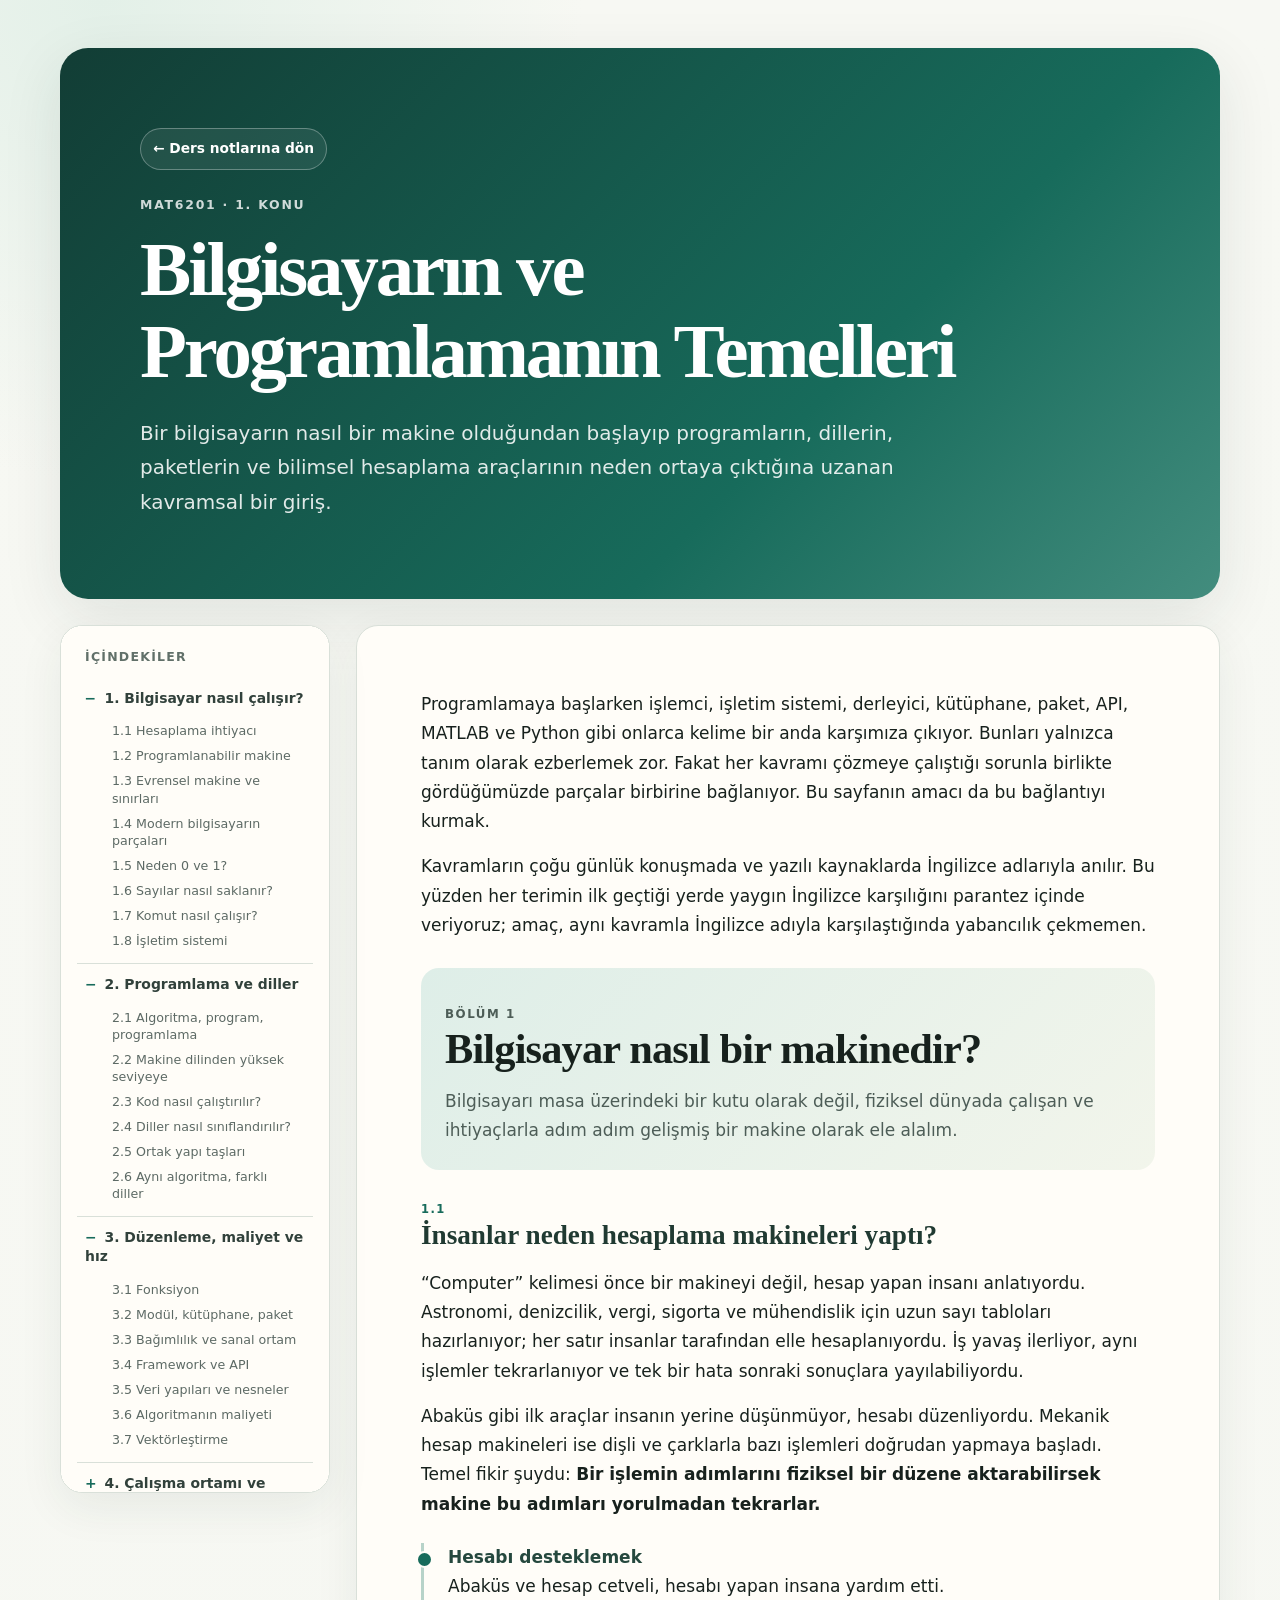
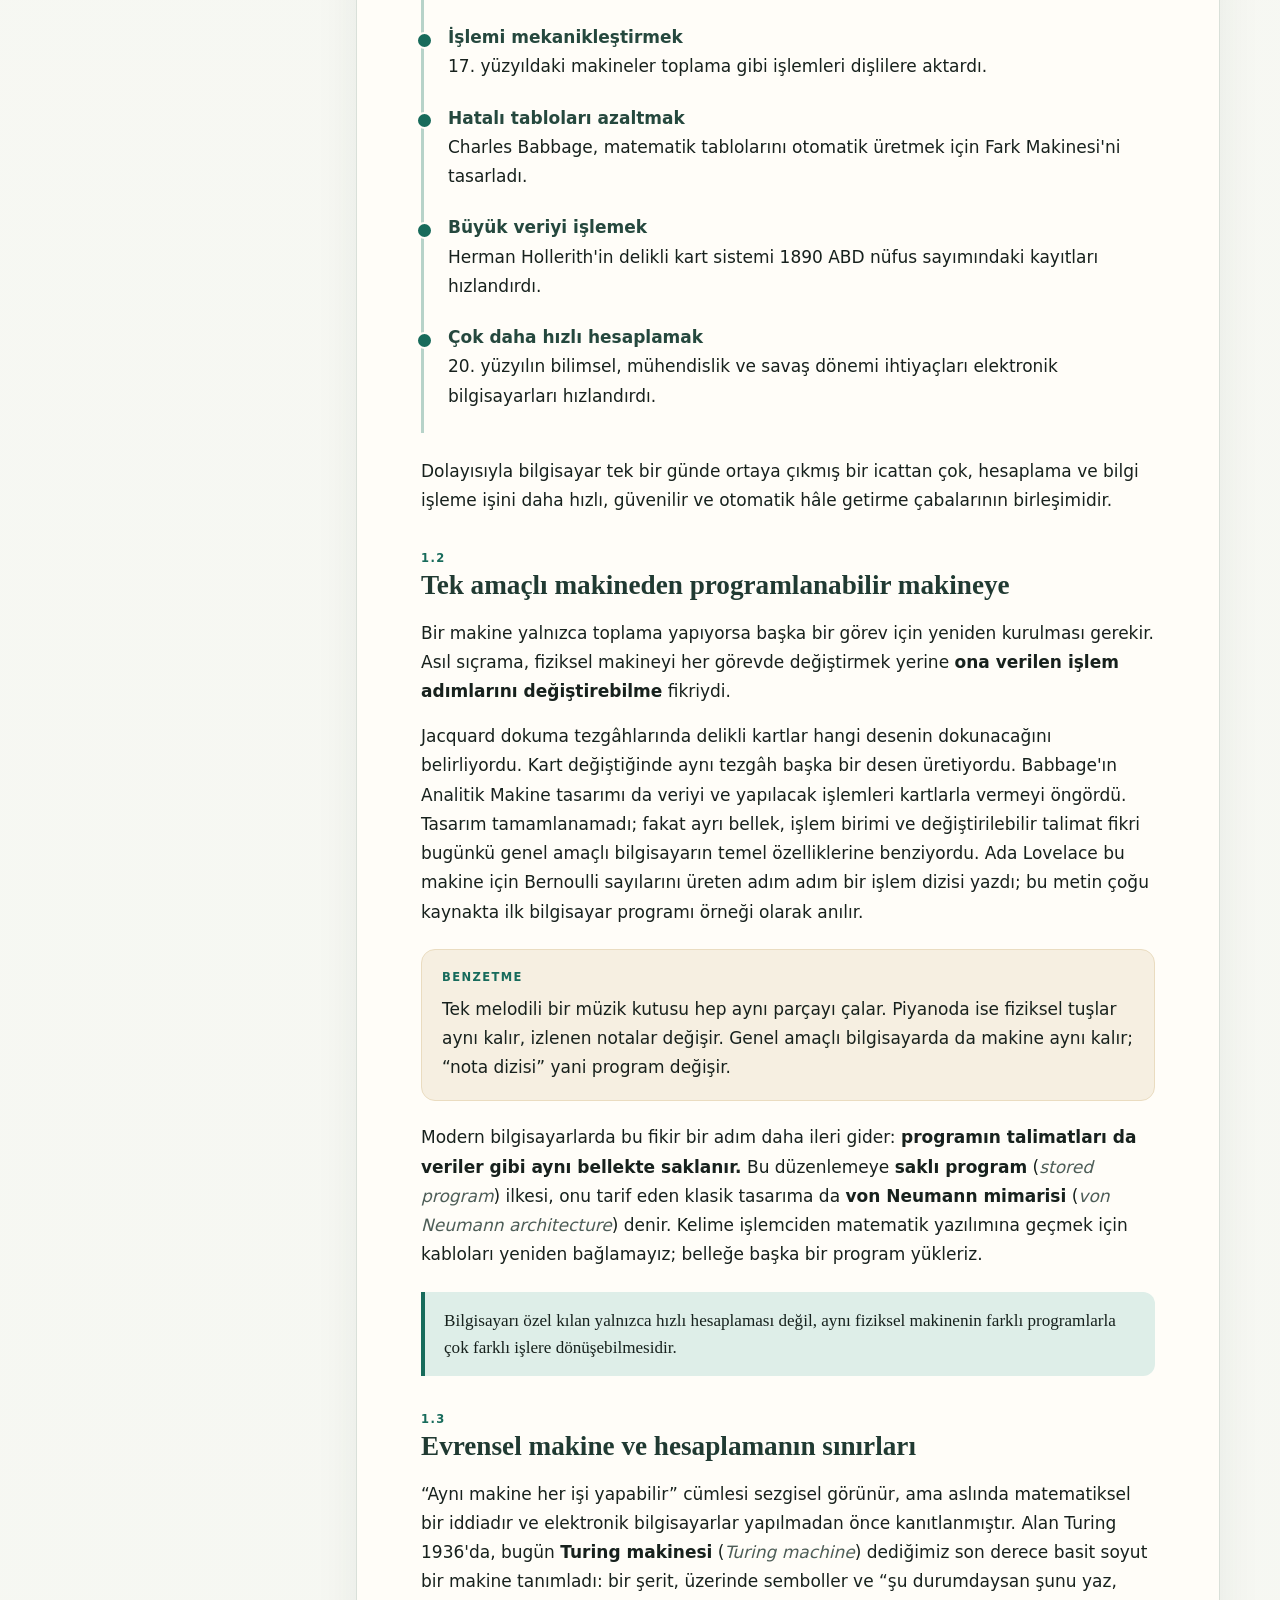
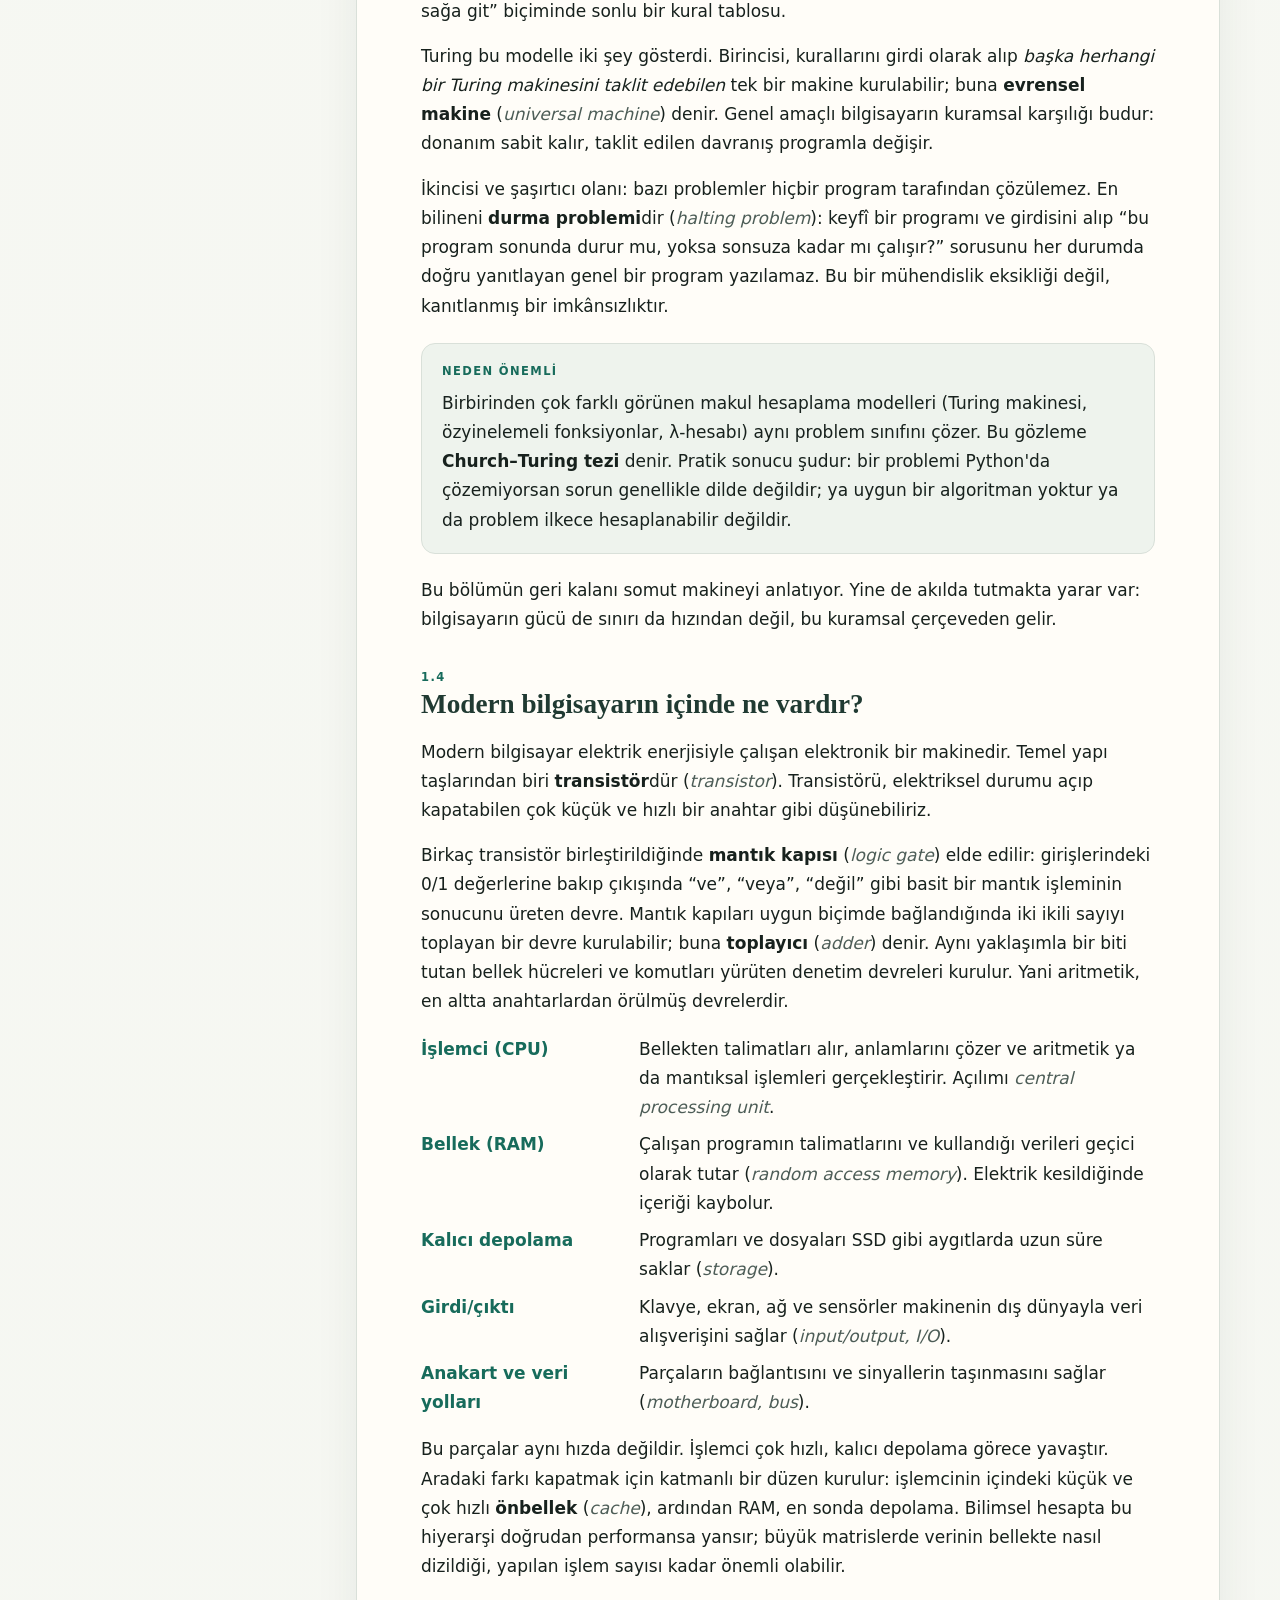
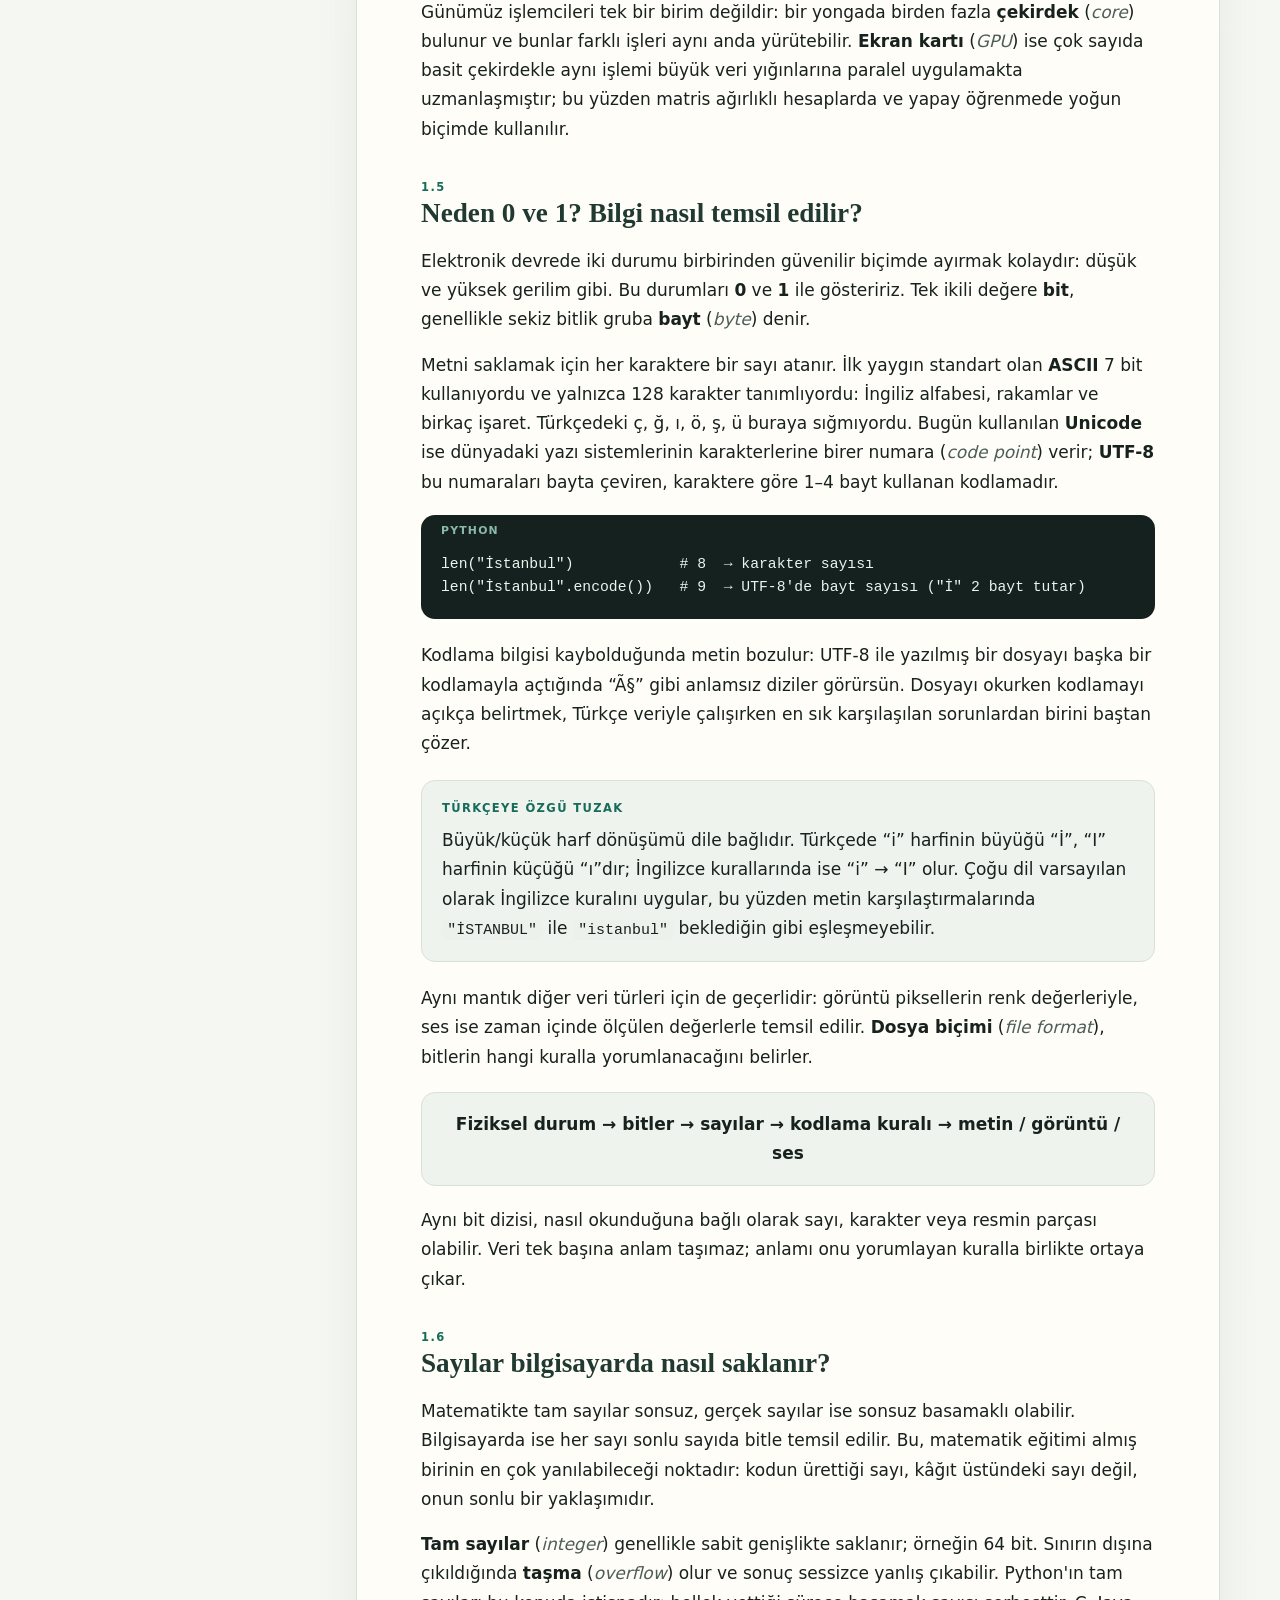
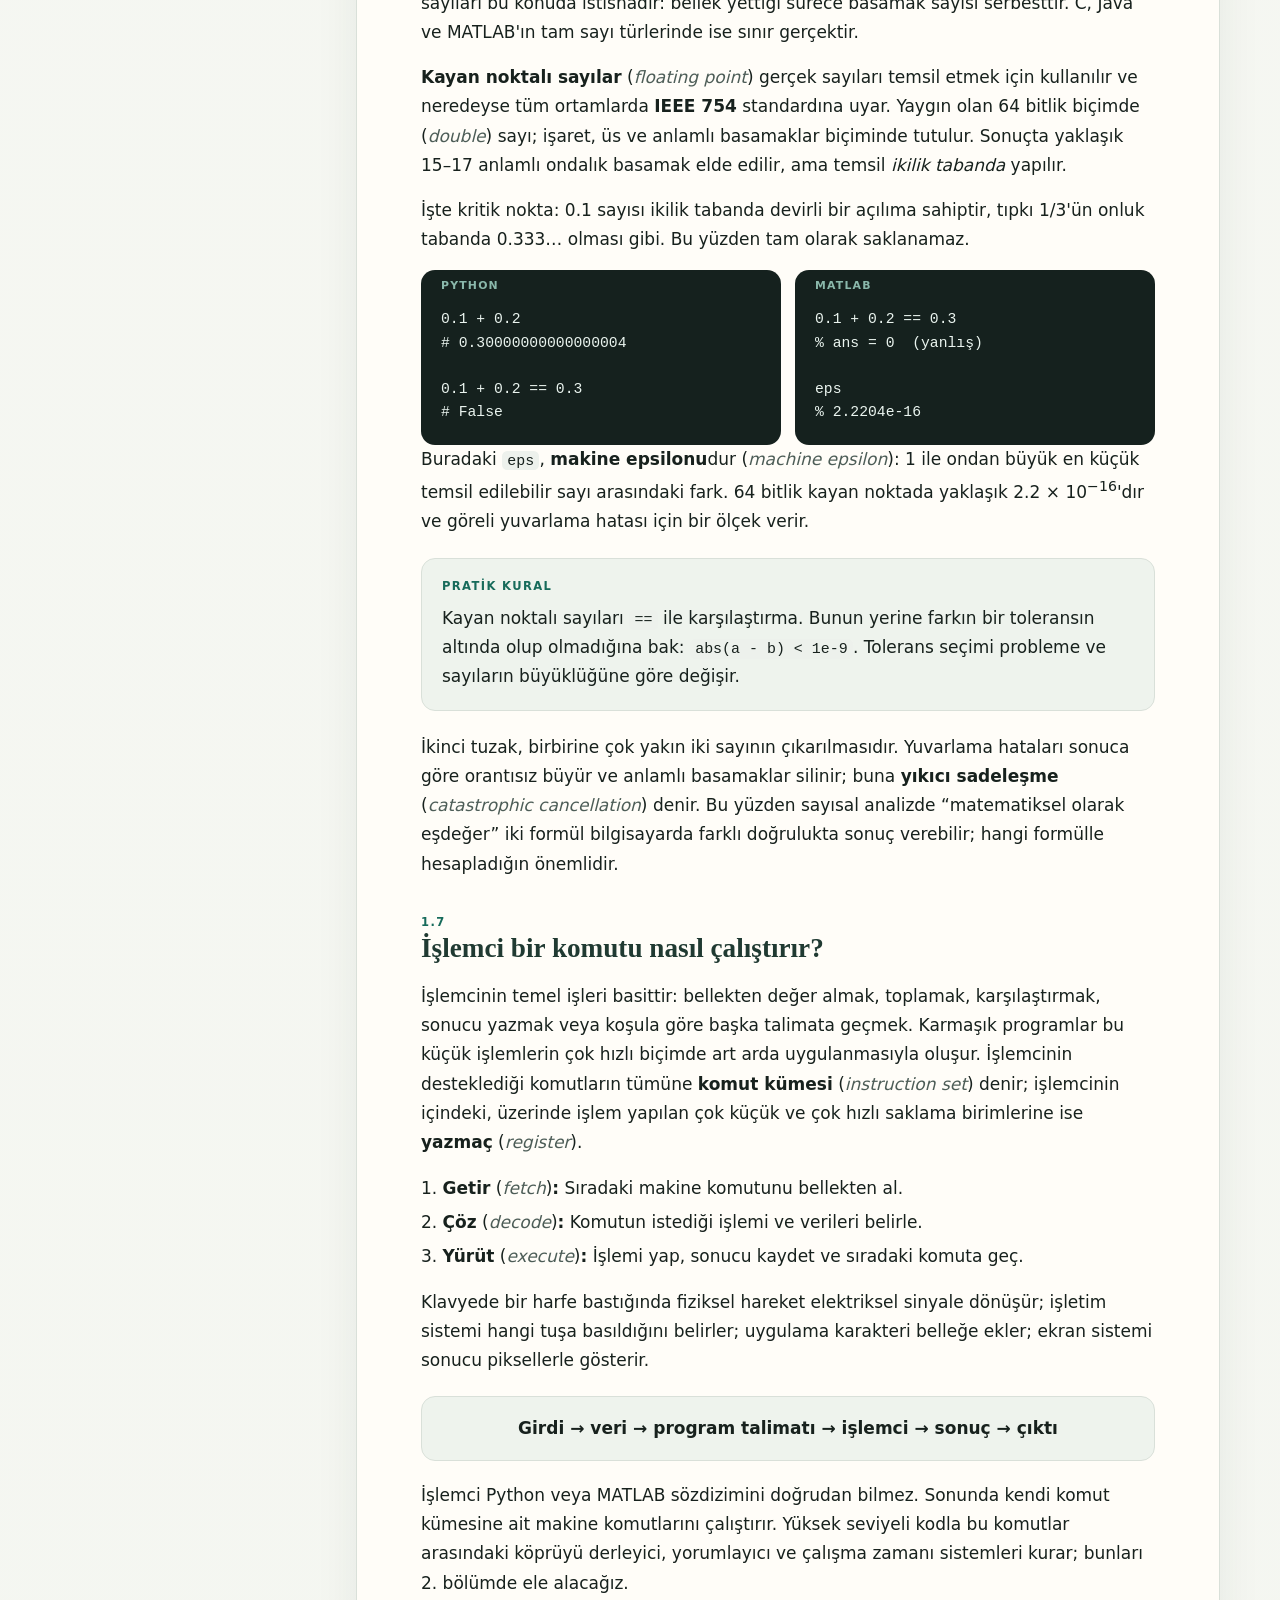
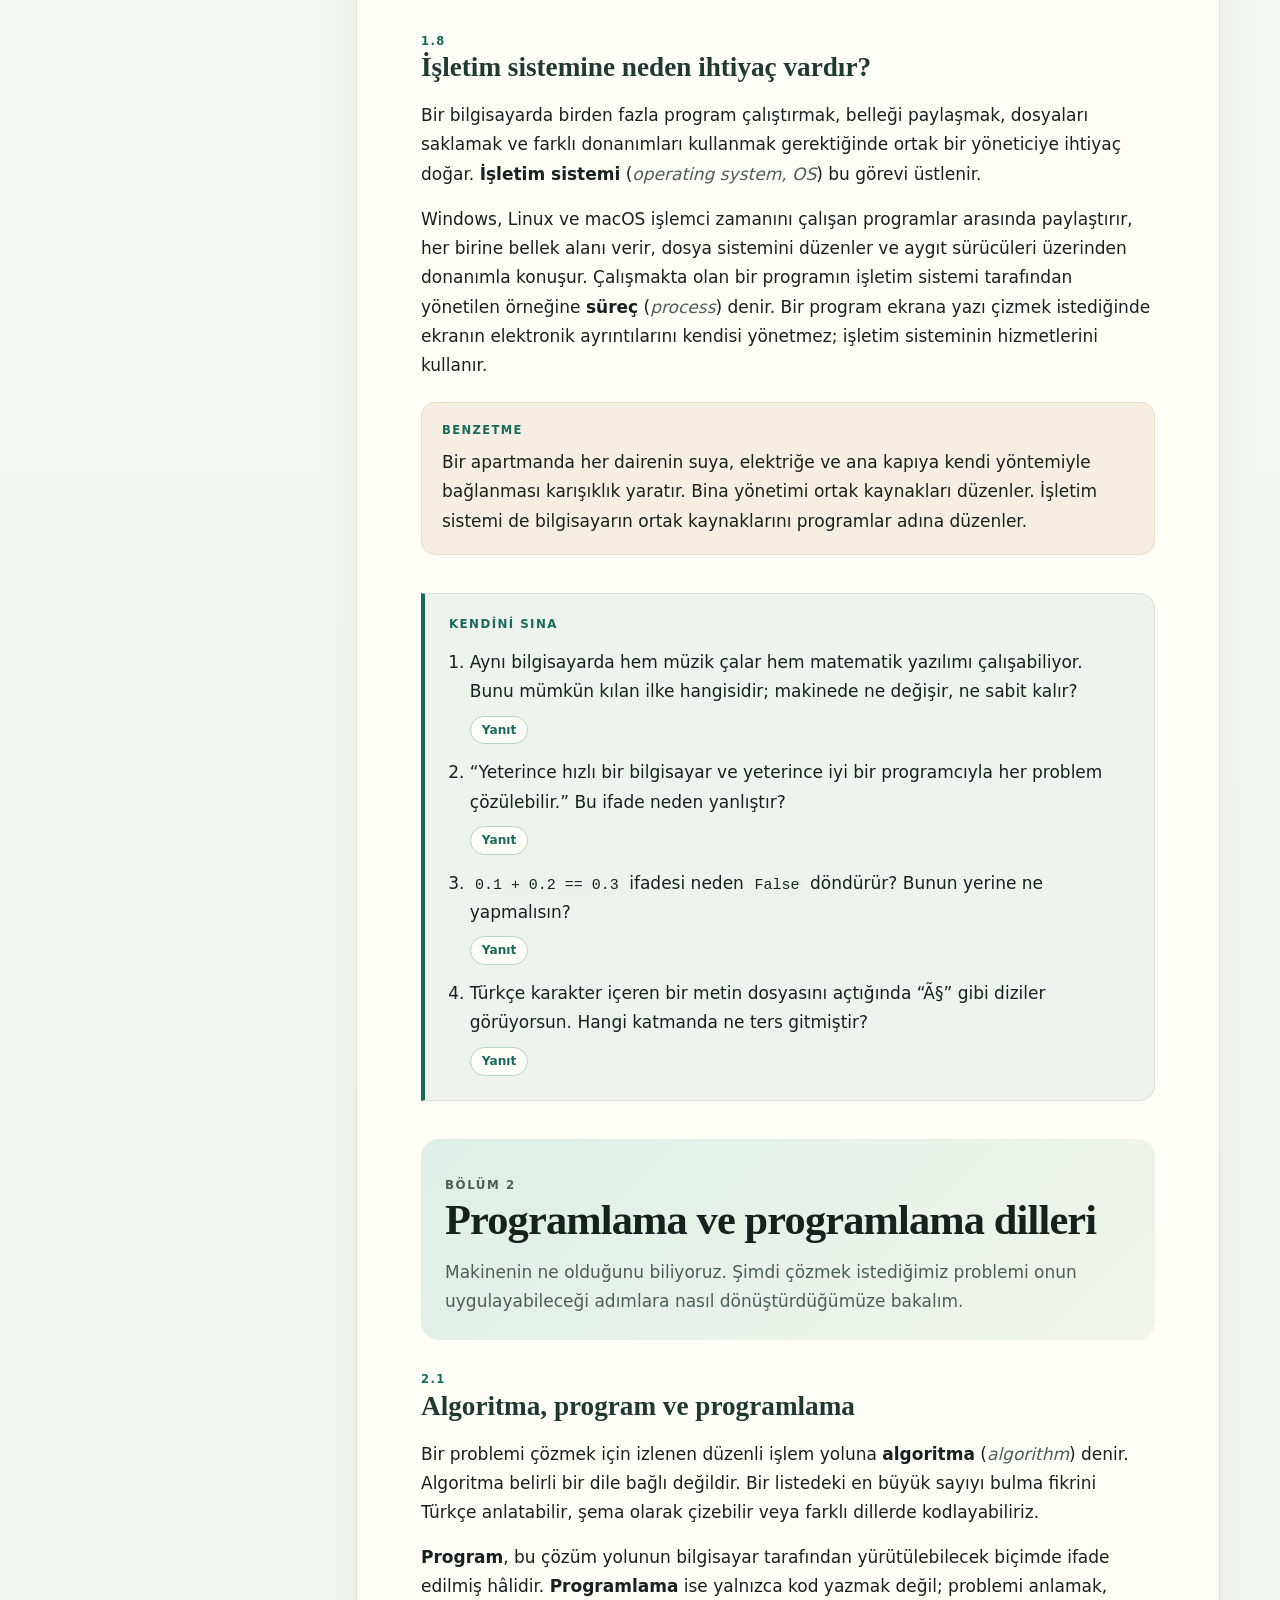
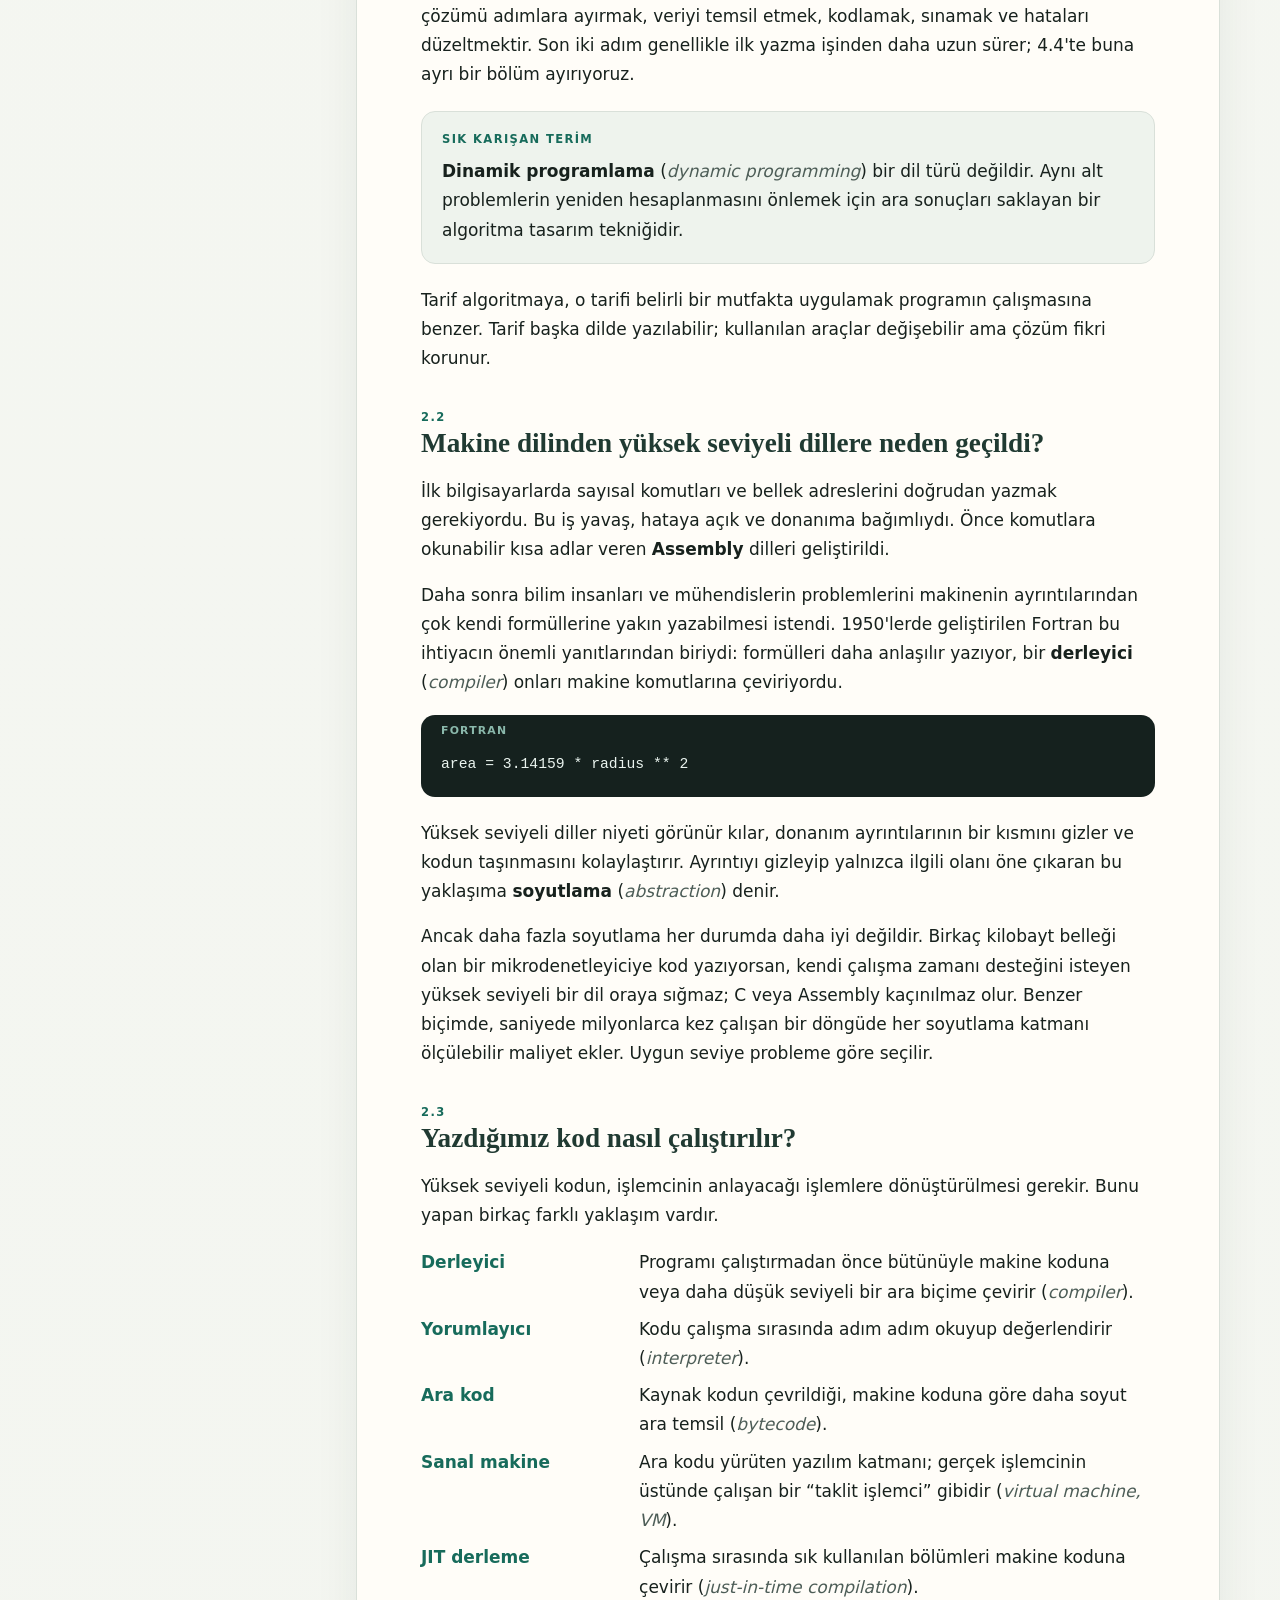
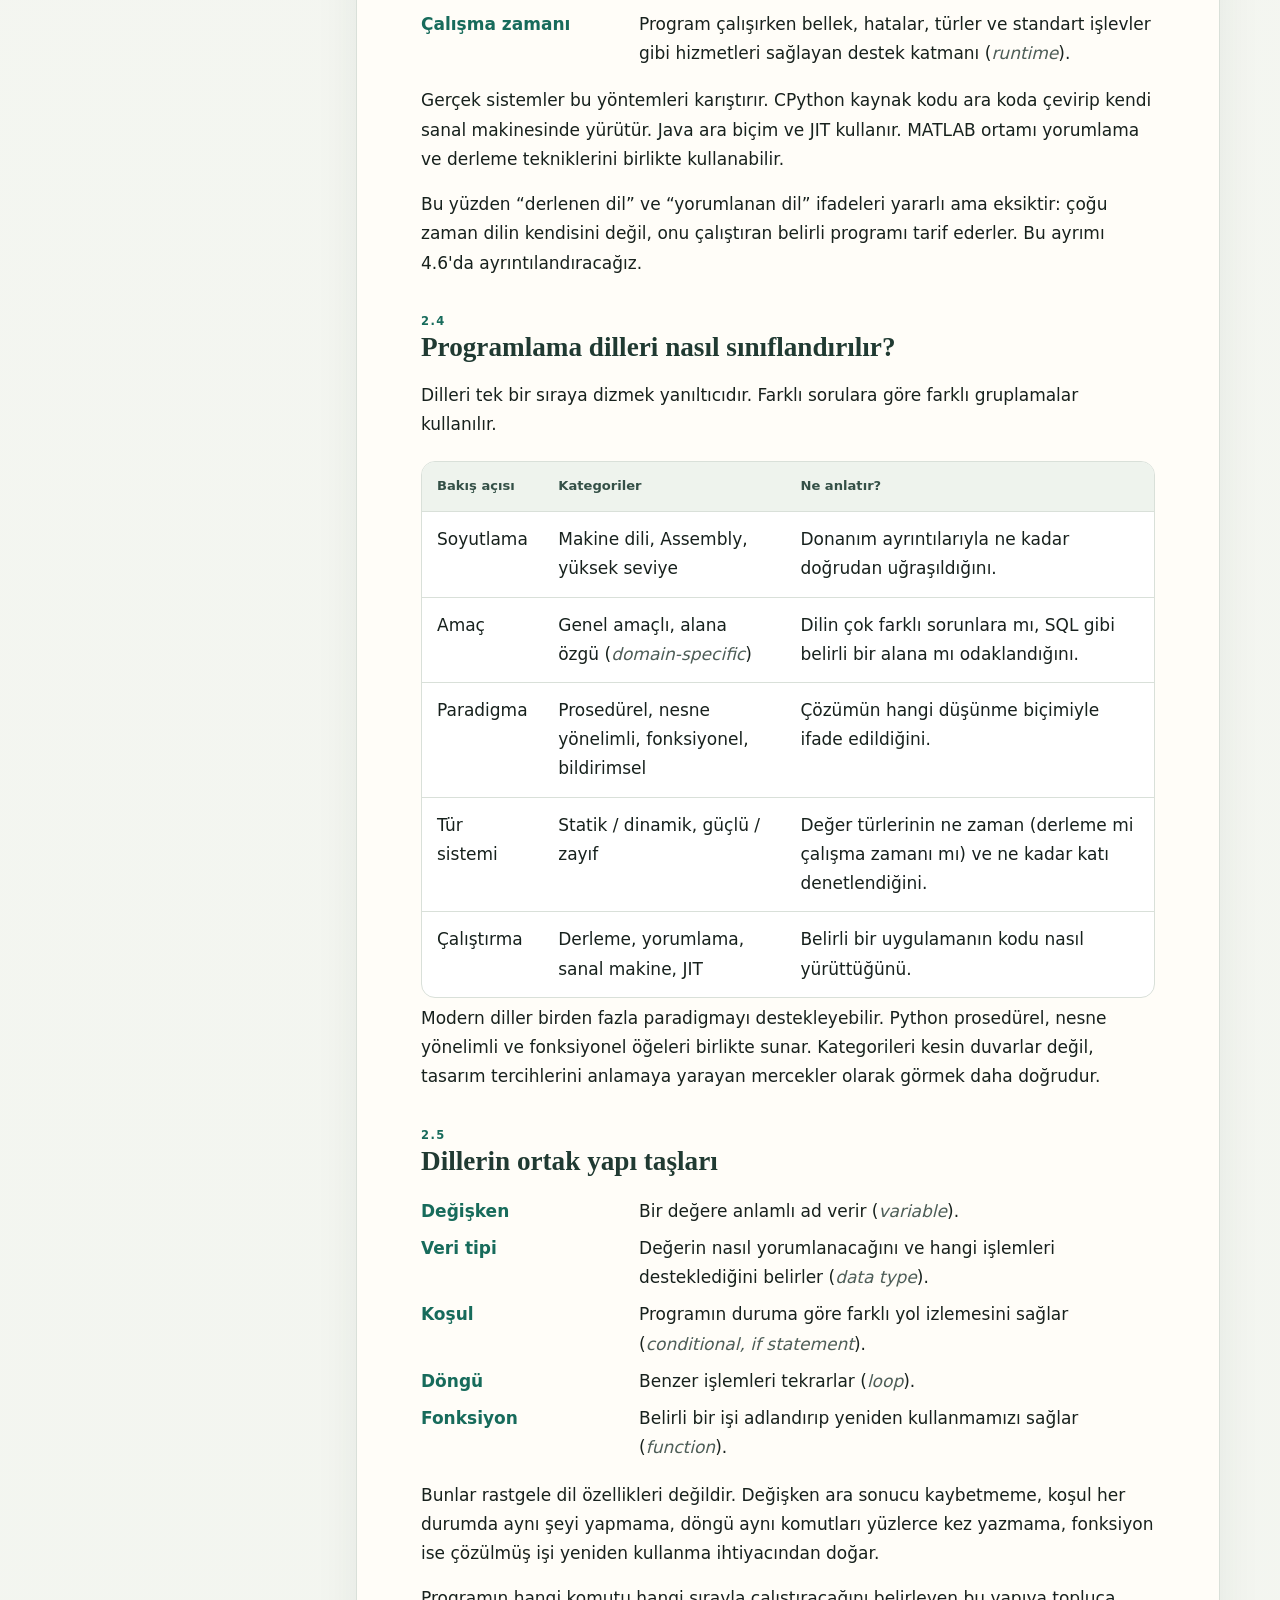
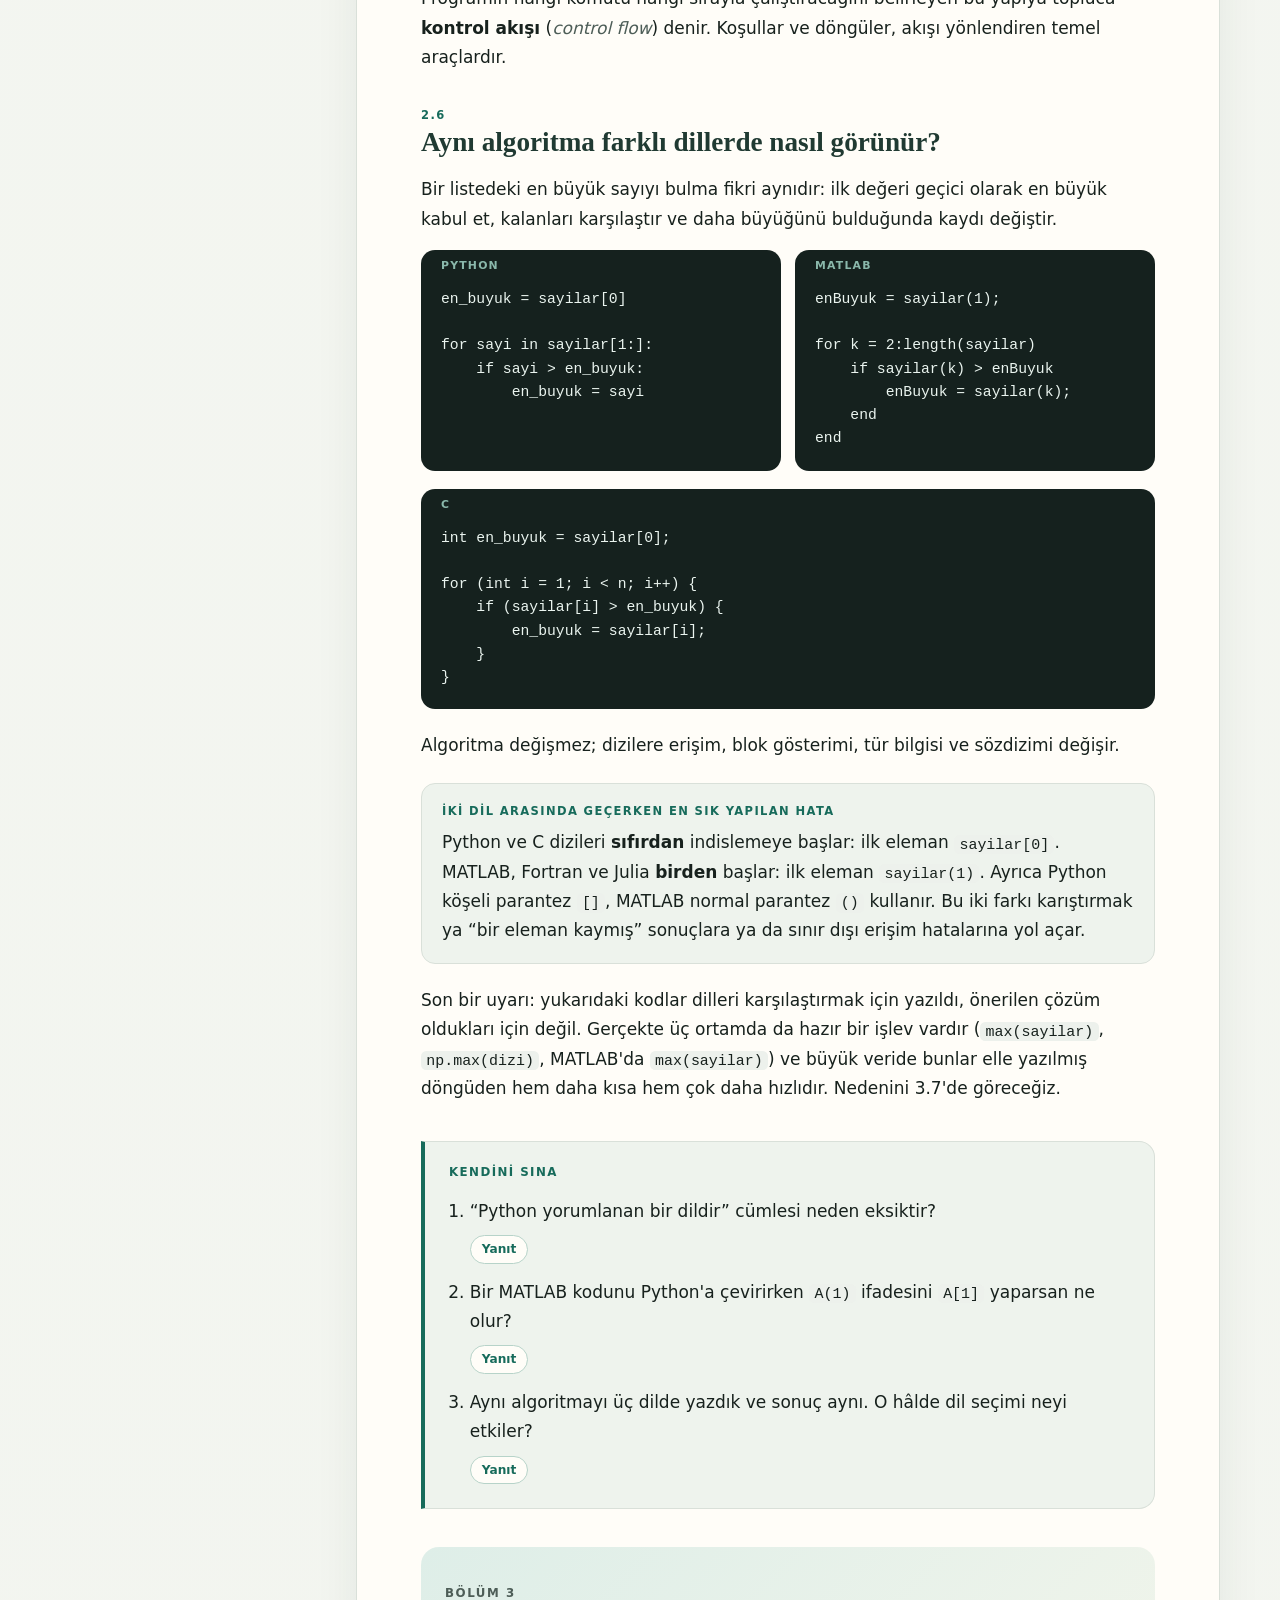
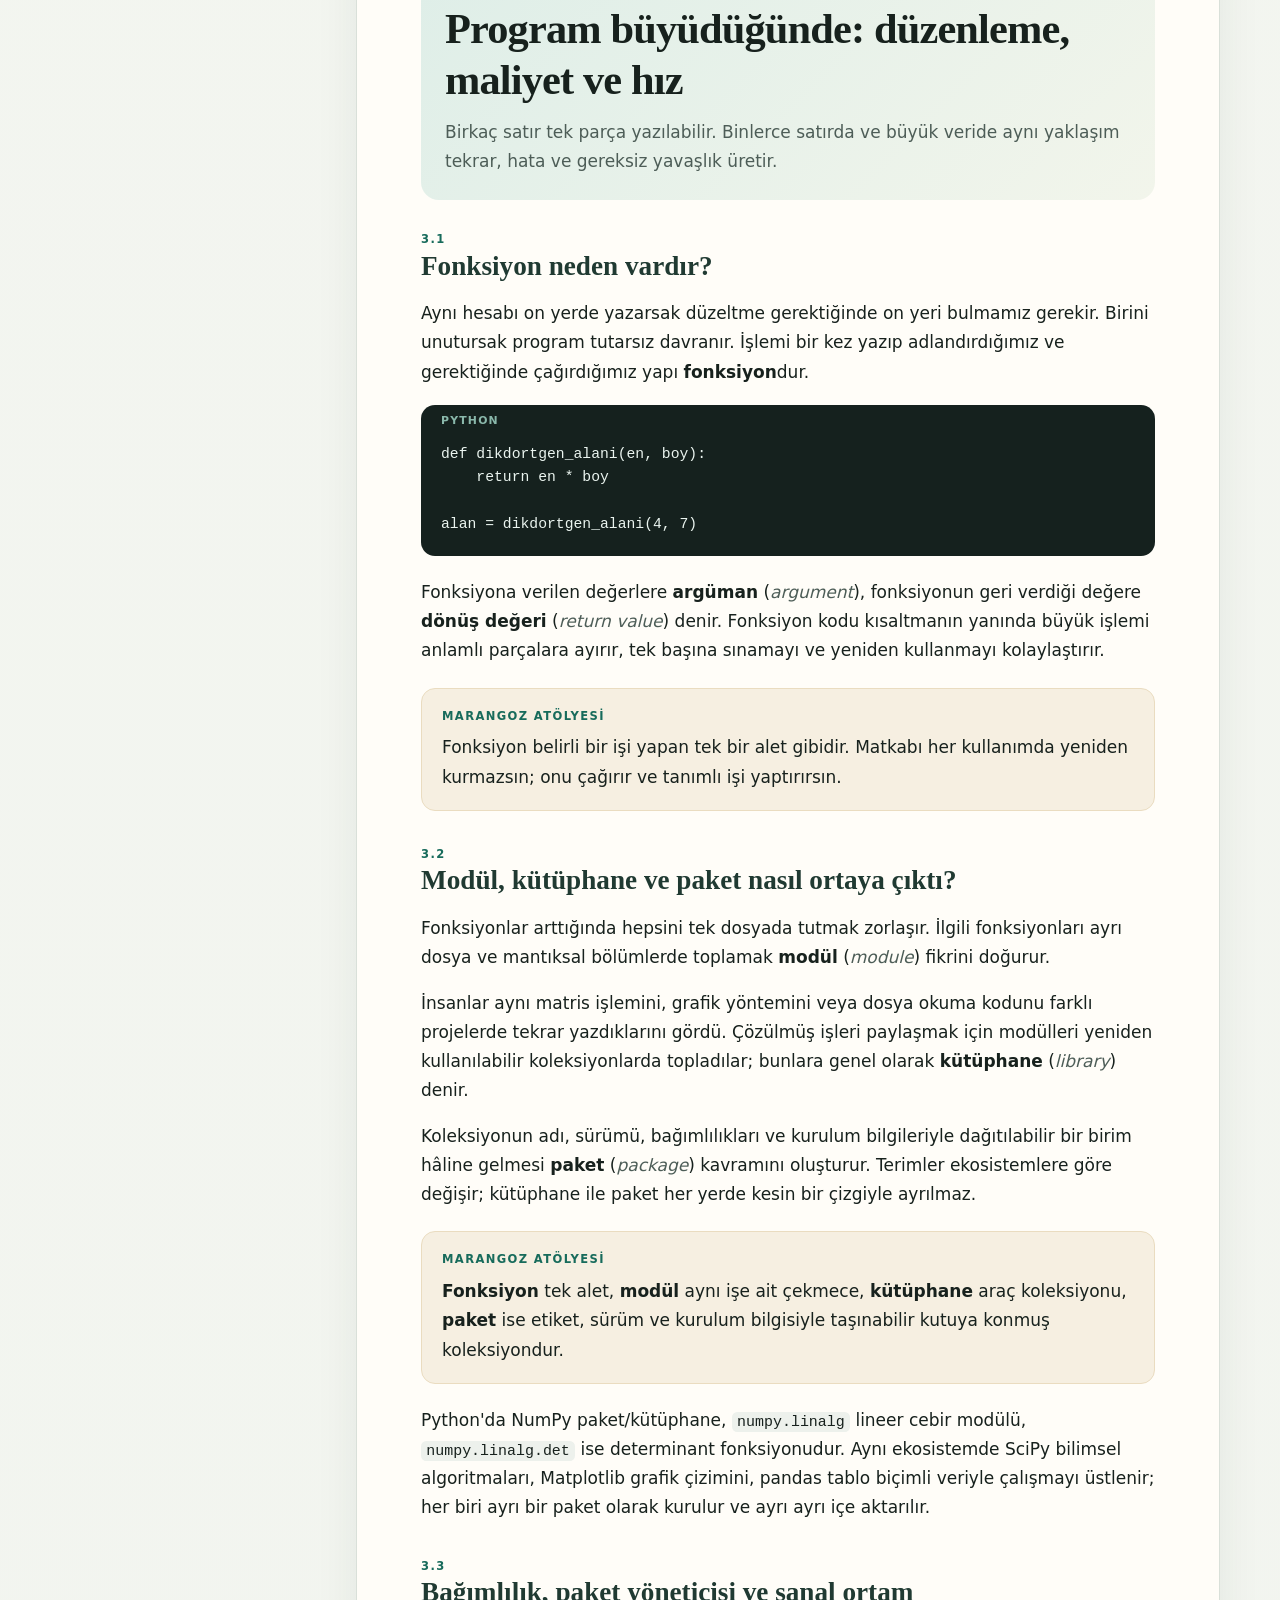
==== commit 008fe9ce: "İki dersi yeniden kurgula ve 2. konuyu ekle Birinci ve ikinci konu arasındaki sınır yeniden çizildi." ====
--- a/bilgisayarin-temelleri/index.html
+++ b/bilgisayarin-temelleri/index.html
@@ -35,17 +35,14 @@
 <details><summary>2. Programlama ve diller</summary><ol>
 <li><a href="#s2-1">2.1 Algoritma, program, programlama</a></li><li><a href="#s2-2">2.2 Makine dilinden yüksek seviyeye</a></li><li><a href="#s2-3">2.3 Kod nasıl çalıştırılır?</a></li><li><a href="#s2-4">2.4 Diller nasıl sınıflandırılır?</a></li><li><a href="#s2-5">2.5 Ortak yapı taşları</a></li><li><a href="#s2-6">2.6 Aynı algoritma, farklı diller</a></li>
 </ol></details>
-<details><summary>3. Düzenleme ve yeniden kullanım</summary><ol>
-<li><a href="#s3-1">3.1 Fonksiyon</a></li><li><a href="#s3-2">3.2 Modül, kütüphane, paket</a></li><li><a href="#s3-3">3.3 Bağımlılık ve sanal ortam</a></li><li><a href="#s3-4">3.4 Framework ve API</a></li><li><a href="#s3-5">3.5 Veri yapıları ve nesneler</a></li><li><a href="#s3-6">3.6 Algoritmanın maliyeti</a></li>
+<details><summary>3. Düzenleme, maliyet ve hız</summary><ol>
+<li><a href="#s3-1">3.1 Fonksiyon</a></li><li><a href="#s3-2">3.2 Modül, kütüphane, paket</a></li><li><a href="#s3-3">3.3 Bağımlılık ve sanal ortam</a></li><li><a href="#s3-4">3.4 Framework ve API</a></li><li><a href="#s3-5">3.5 Veri yapıları ve nesneler</a></li><li><a href="#s3-6">3.6 Algoritmanın maliyeti</a></li><li><a href="#s3-7">3.7 Vektörleştirme</a></li>
 </ol></details>
 <details><summary>4. Çalışma ortamı ve ekosistem</summary><ol>
 <li><a href="#s4-1">4.1 Script, program, proje</a></li><li><a href="#s4-2">4.2 Editör ve IDE</a></li><li><a href="#s4-3">4.3 Terminal ve dosya sistemi</a></li><li><a href="#s4-4">4.4 Hata mesajları ve hata ayıklama</a></li><li><a href="#s4-5">4.5 Sürüm kontrolü</a></li><li><a href="#s4-6">4.6 Dil ile uygulama farkı</a></li><li><a href="#s4-7">4.7 Açık kaynak ve ticari yazılım</a></li>
 </ol></details>
-<details><summary>5. Matematiksel programlama</summary><ol>
-<li><a href="#s5-1">5.1 Neden bilimsel programlama?</a></li><li><a href="#s5-2">5.2 Sayısal ve sembolik hesaplama</a></li><li><a href="#s5-3">5.3 Araçların farklı rolleri</a></li><li><a href="#s5-4">5.4 Paket ve toolbox ekosistemleri</a></li><li><a href="#s5-5">5.5 Vektörleştirme</a></li><li><a href="#s5-6">5.6 Alt katmanlarda performans</a></li>
-</ol></details>
-<details><summary>6. Büyük resim</summary><ol>
-<li><a href="#s6-1">6.1 Tek satırın altındaki katmanlar</a></li><li><a href="#s6-2">6.2 İlk programını çalıştır</a></li><li><a href="#s6-3">6.3 Kavramları öğrenme yolu</a></li><li><a href="#kaynaklar">Kaynaklar</a></li>
+<details><summary>5. Büyük resim</summary><ol>
+<li><a href="#s5-1">5.1 Tek satırın altındaki katmanlar</a></li><li><a href="#s5-2">5.2 İlk programını çalıştır</a></li><li><a href="#s5-3">5.3 Kavramları öğrenme yolu</a></li><li><a href="#kaynaklar">Kaynaklar</a></li>
 </ol></details>
 </nav>
 
@@ -218,7 +215,7 @@
 }</code></pre>
 <p>Algoritma değişmez; dizilere erişim, blok gösterimi, tür bilgisi ve sözdizimi değişir.</p>
 <div class="callout"><span class="label">İki dil arasında geçerken en sık yapılan hata</span>Python ve C dizileri <strong>sıfırdan</strong> indislemeye başlar: ilk eleman <code>sayilar[0]</code>. MATLAB, Fortran ve Julia <strong>birden</strong> başlar: ilk eleman <code>sayilar(1)</code>. Ayrıca Python köşeli parantez <code>[]</code>, MATLAB normal parantez <code>()</code> kullanır. Bu iki farkı karıştırmak ya “bir eleman kaymış” sonuçlara ya da sınır dışı erişim hatalarına yol açar.</div>
-<p>Son bir uyarı: yukarıdaki kodlar dilleri karşılaştırmak için yazıldı, önerilen çözüm oldukları için değil. Gerçekte üç ortamda da hazır bir işlev vardır (<code>max(sayilar)</code>, <code>np.max(dizi)</code>, MATLAB'da <code>max(sayilar)</code>) ve büyük veride bunlar elle yazılmış döngüden hem daha kısa hem çok daha hızlıdır. Nedenini 5.5'te göreceğiz.</p>
+<p>Son bir uyarı: yukarıdaki kodlar dilleri karşılaştırmak için yazıldı, önerilen çözüm oldukları için değil. Gerçekte üç ortamda da hazır bir işlev vardır (<code>max(sayilar)</code>, <code>np.max(dizi)</code>, MATLAB'da <code>max(sayilar)</code>) ve büyük veride bunlar elle yazılmış döngüden hem daha kısa hem çok daha hızlıdır. Nedenini 3.7'de göreceğiz.</p>
 </div>
 
 <div class="exercises"><h4>Kendini sına</h4>
@@ -234,7 +231,7 @@
 </section>
 
 <section class="chapter" id="bolum3">
-<header class="chapter-head"><p class="chapter-kicker">Bölüm 3</p><h2>Program büyüdüğünde: düzenleme ve yeniden kullanım</h2><p>Birkaç satır tek parça yazılabilir. Binlerce satırda aynı yaklaşım tekrar, hata ve karmaşa üretir.</p></header>
+<header class="chapter-head"><p class="chapter-kicker">Bölüm 3</p><h2>Program büyüdüğünde: düzenleme, maliyet ve hız</h2><p>Birkaç satır tek parça yazılabilir. Binlerce satırda ve büyük veride aynı yaklaşım tekrar, hata ve gereksiz yavaşlık üretir.</p></header>
 
 <div class="subsection" id="s3-1"><h3><span class="num">3.1</span>Fonksiyon neden vardır?</h3>
 <p>Aynı hesabı on yerde yazarsak düzeltme gerektiğinde on yeri bulmamız gerekir. Birini unutursak program tutarsız davranır. İşlemi bir kez yazıp adlandırdığımız ve gerektiğinde çağırdığımız yapı <strong>fonksiyon</strong>dur.</p>
@@ -251,7 +248,7 @@
 <p>İnsanlar aynı matris işlemini, grafik yöntemini veya dosya okuma kodunu farklı projelerde tekrar yazdıklarını gördü. Çözülmüş işleri paylaşmak için modülleri yeniden kullanılabilir koleksiyonlarda topladılar; bunlara genel olarak <strong>kütüphane</strong> (<span class="en">library</span>) denir.</p>
 <p>Koleksiyonun adı, sürümü, bağımlılıkları ve kurulum bilgileriyle dağıtılabilir bir birim hâline gelmesi <strong>paket</strong> (<span class="en">package</span>) kavramını oluşturur. Terimler ekosistemlere göre değişir; kütüphane ile paket her yerde kesin bir çizgiyle ayrılmaz.</p>
 <div class="analogy"><span class="label">Marangoz atölyesi</span><strong>Fonksiyon</strong> tek alet, <strong>modül</strong> aynı işe ait çekmece, <strong>kütüphane</strong> araç koleksiyonu, <strong>paket</strong> ise etiket, sürüm ve kurulum bilgisiyle taşınabilir kutuya konmuş koleksiyondur.</div>
-<p>Python'da NumPy paket/kütüphane, <code>numpy.linalg</code> lineer cebir modülü, <code>numpy.linalg.det</code> ise determinant fonksiyonudur.</p>
+<p>Python'da NumPy paket/kütüphane, <code>numpy.linalg</code> lineer cebir modülü, <code>numpy.linalg.det</code> ise determinant fonksiyonudur. Aynı ekosistemde SciPy bilimsel algoritmaları, Matplotlib grafik çizimini, pandas tablo biçimli veriyle çalışmayı üstlenir; her biri ayrı bir paket olarak kurulur ve ayrı ayrı içe aktarılır.</p>
 </div>
 
 <div class="subsection" id="s3-3"><h3><span class="num">3.3</span>Bağımlılık, paket yöneticisi ve sanal ortam</h3>
@@ -297,6 +294,19 @@
 <div class="callout"><span class="label">Dikkat</span>Karmaşıklık, sabit çarpanları göz ardı eder. O(n) bir algoritma, küçük girdilerde O(n log n) olandan yavaş olabilir. Gösterim büyüme eğilimini anlatır, her durumda kesin süreyi değil.</div>
 </div>
 
+<div class="subsection" id="s3-7"><h3><span class="num">3.7</span>Vektörleştirme: döngü yerine dizi işlemi</h3>
+<p>2.6'da en büyük sayıyı bulmak için elle döngü yazmıştık. Büyük veriyle çalışırken bu genellikle yanlış alışkanlıktır. Python veya MATLAB'da yazdığın her döngü adımı yorumlayıcı tarafından tek tek işlenir ve bu, adım başına sabit bir maliyet getirir. Milyonlarca eleman için bu maliyet toplamda baskın hâle gelir.</p>
+<p>Bunun yerine işlemi <em>dizinin tamamına</em> uygulayan hazır işlevler kullanılır. Buna <strong>vektörleştirme</strong> (<span class="en">vectorization</span>) denir.</p>
+<div class="code-grid"><pre data-lang="Python"><code># Döngüyle: her adım yorumlayıcıdan geçer
+toplam = 0
+for x in dizi:
+    toplam += x * x</code></pre><pre data-lang="Python"><code># Vektörleştirilmiş: döngü alt katmanda çalışır
+import numpy as np
+toplam = np.sum(dizi ** 2)</code></pre></div>
+<p>İki kod aynı matematiği ifade eder. Fark şudur: ikincisinde döngü hâlâ vardır, ama Python seviyesinde değil, önceden derlenmiş kütüphane kodunun içindedir. Adım başına yorumlama maliyeti ortadan kalkar; ayrıca veri bellekte düzenli dizildiği için önbellek çok daha verimli kullanılır (1.4).</p>
+<p>MATLAB'da da aynı ilke geçerlidir: <code>sum(v.^2)</code> yazmak, <code>for</code> döngüsüyle toplamaktan hem kısa hem hızlıdır. Alışkanlık şöyle özetlenebilir: <strong>önce hazır dizi işlemini ara, döngüyü son çare olarak yaz.</strong></p>
+</div>
+
 <div class="exercises"><h4>Kendini sına</h4>
 <ol>
 <li>Bir paketi kurmak ile <code>import</code> etmek arasındaki fark nedir?
@@ -305,6 +315,10 @@
 <details class="answer"><summary>Yanıt</summary><p>Her proje için ayrı bir sanal ortam oluşturulur. Böylece kurulumlar birbirinden yalıtılır ve bir projenin ihtiyacı diğerini bozmaz. Sürümler ayrıca <code>requirements.txt</code> gibi bir dosyada kayıt altına alınırsa ortam başka makinede yeniden kurulabilir.</p></details></li>
 <li>Bir listede eleman aramak O(n), sözlükte O(1). Bu, sözlüğün her zaman daha iyi olduğu anlamına gelir mi?
 <details class="answer"><summary>Yanıt</summary><p>Hayır. Karmaşıklık büyüme eğilimini anlatır; küçük veride fark önemsizdir. Ayrıca sözlük anahtar–değer eşlemesi için uygundur; sıralı erişim veya konuma göre indisleme gerektiren işlerde liste/dizi daha doğrudur. Doğru yapı, veriye değil yapılacak işleme göre seçilir.</p></details></li>
+<li>Vektörleştirilmiş NumPy kodu, aynı işi yapan Python döngüsünden neden daha hızlıdır? “NumPy hızlıdır” demeden açıkla.
+<details class="answer"><summary>Yanıt</summary><p>Döngü ortadan kalkmaz, yalnızca yer değiştirir: Python yorumlayıcısının adım adım işlediği döngü yerine, önceden derlenmiş kütüphane içindeki döngü çalışır. Böylece adım başına yorumlama maliyeti ödenmez ve veri bellekte düzenli dizildiği için önbellek verimli kullanılır.</p></details></li>
+<li>Bir meslektaşın “Python yavaş, bu hesabı C'ye taşımalıyız” diyor. Hangi soruları sorarsın?
+<details class="answer"><summary>Yanıt</summary><p>Yoğun hesap hâlihazırda derlenmiş bir kütüphaneye (NumPy/BLAS) aktarılıyor mu, yoksa Python seviyesinde döngüyle mi yapılıyor? Kod vektörleştirilmiş mi? Darboğaz ölçüldü mü ve seçilen algoritmanın karmaşıklığı uygun mu? Çoğu durumda kazanç, dili değiştirmeden bu üç noktada elde edilir.</p></details></li>
 </ol>
 </div>
 </section>
@@ -382,77 +396,9 @@
 </section>
 
 <section class="chapter" id="bolum5">
-<header class="chapter-head"><p class="chapter-kicker">Bölüm 5</p><h2>Matematiksel ve bilimsel programlama</h2><p>Büyük matrisler, yaklaşık hesaplar, sembolik ifadeler ve doğrulanmış algoritmalar bilimsel çalışmada yeni ihtiyaçlar doğurur.</p></header>
-
-<div class="subsection" id="s5-1"><h3><span class="num">5.1</span>Bilimsel programlama neden ayrı bir alan gibi görünür?</h3>
-<p>Fiziksel bir sistemi simüle etmek, diferansiyel denklem çözmek veya milyonlarca veriyi analiz etmek yalnızca dört işlem değildir. Doğruluk, hata payı, süre ve bellek önem kazanır. Bilim insanları sık karşılaşılan sorunlara yönelik güvenilir algoritmaları ortak araçlarda toplamıştır.</p>
-<p><strong>Bilimsel programlama</strong> (<span class="en">scientific computing</span>), matematiksel modeli bilgisayarda temsil etme, sayısal yöntemi seçme, sonucu hesaplama ve güvenilirliğini değerlendirme sürecidir. Kod yazmak bunun yalnızca bir parçasıdır; 1.6'da gördüğümüz kayan nokta davranışı da tam burada devreye girer.</p>
-</div>
-
-<div class="subsection" id="s5-2"><h3><span class="num">5.2</span>Sayısal ve sembolik hesaplama</h3>
-<p><strong>Sayısal hesaplama</strong> (<span class="en">numerical computation</span>), matematiksel nesneleri sonlu sayılarla temsil edip sonuç üretir:</p><div class="math">√2 ≈ 1.41421356237…</div>
-<p>İntegralin yaklaşık değeri, büyük bir lineer sistemin çözümü veya diferansiyel denklemin adım adım çözümü sayısal yöntemlere girer.</p>
-<p><strong>Sembolik hesaplama</strong> (<span class="en">symbolic computation</span>) ise ifadelerin yapısıyla çalışır:</p><div class="math">∫ x<sup>2</sup> dx = x<sup>3</sup>/3 + C</div>
-<p>Sonuç bir ondalık sayı değil, değişken içeren bir formüldür. Bu tür sistemlere <strong>bilgisayar cebiri sistemi</strong> (<span class="en">computer algebra system, CAS</span>) denir. İki yaklaşım rakip değildir: sembolik sistem formülü türetir, sayısal sistem onu büyük veri üzerinde hesaplar.</p>
-</div>
-
-<div class="subsection" id="s5-3"><h3><span class="num">5.3</span>Farklı araçlar neden var?</h3>
-<p>Tek bir aracın her problemde en iyi olması beklenmez. Bazıları genel programlamaya, bazıları matris hesabına, istatistiğe veya sembolik cebire odaklanır.</p>
-<div class="table-wrap"><table><thead><tr><th>Araç</th><th>Temel karakteri</th><th>Doğal kullanım</th></tr></thead><tbody>
-<tr><td>Python</td><td>Genel amaçlı dil, geniş paket ekosistemi</td><td>Veri, otomasyon, web, yapay öğrenme ve bilimsel hesap</td></tr>
-<tr><td>MATLAB</td><td>Dil ve bütünleşik sayısal ortam</td><td>Matris, mühendislik, simülasyon, prototipleme</td></tr>
-<tr><td>Julia</td><td>Bilimsel hesabı hedefleyen genel amaçlı dil</td><td>Yüksek performanslı sayısal modeller</td></tr>
-<tr><td>R</td><td>İstatistik için tasarlanmış dil ve ortam</td><td>Veri analizi, istatistiksel modelleme, grafik</td></tr>
-<tr><td>Mathematica / Maple</td><td>Genel CAS sistemleri</td><td>Sembolik ifadeler, kalkülüs ve cebir</td></tr>
-<tr><td>SageMath</td><td>Açık kaynak CAS; Python tabanlı, birçok aracı birleştirir</td><td>Cebir, sayı teorisi, geometri</td></tr>
-<tr><td>Magma</td><td>Cebir ve sayı teorisinde uzman CAS</td><td>Sonlu cisim, grup, kodlama teorisi</td></tr>
-<tr><td>GNU Octave</td><td>MATLAB uyumluluğunu hedefleyen açık ortam</td><td>MATLAB benzeri sayısal hesap</td></tr>
-</tbody></table></div>
-<p class="table-hint">→ Tabloyu yana kaydırarak tamamını görebilirsiniz.</p>
-<p>Asıl soru “hangisi en güçlü?” değil, eldeki problem, gereken kütüphane, ekip ve paylaşım koşulları için hangisinin uygun olduğudur.</p>
-</div>
-
-<div class="subsection" id="s5-4"><h3><span class="num">5.4</span>Paket ve toolbox ekosistemleri</h3>
-<p>Özdeğer hesabı veya Fourier dönüşümü gibi algoritmaları herkesin sıfırdan yazması hem zaman kaybı hem hata kaynağı olurdu. Güvenilir uygulamalar paket ve <strong>toolbox</strong>'larda paylaşılır.</p>
-<dl class="defs"><dt>NumPy</dt><dd>Python'da dizi, matris ve temel sayısal işlemler.</dd><dt>SciPy</dt><dd>Optimizasyon, integral ve bilimsel algoritmalar.</dd><dt>Matplotlib</dt><dd>Grafik ve görselleştirme.</dd><dt>SymPy</dt><dd>Python içinde sembolik matematik.</dd><dt>pandas</dt><dd>Tablo biçimli veriyle çalışma.</dd><dt>MATLAB Toolbox</dt><dd>Optimizasyon, sinyal işleme veya sembolik matematik gibi alanlara yönelik bütünleşik koleksiyon.</dd></dl>
-<p><code>eig(A)</code> veya <code>numpy.linalg.eig(A)</code> yazdığında algoritma ortadan kalkmaz; daha önce dikkatle uygulanmış ve anlaşılır bir API ile sunulmuş olur.</p>
-</div>
-
-<div class="subsection" id="s5-5"><h3><span class="num">5.5</span>Vektörleştirme: döngü yerine dizi işlemi</h3>
-<p>2.6'da elle döngü yazmıştık. Bilimsel hesapta bu genellikle yanlış alışkanlıktır. Python veya MATLAB'da yazdığın her döngü adımı yorumlayıcı tarafından tek tek işlenir ve bu, adım başına sabit bir maliyet getirir. Milyonlarca eleman için bu maliyet toplamda baskın hâle gelir.</p>
-<p>Bunun yerine işlemi <em>dizinin tamamına</em> uygulayan hazır işlevler kullanılır. Buna <strong>vektörleştirme</strong> (<span class="en">vectorization</span>) denir.</p>
-<div class="code-grid"><pre data-lang="Python"><code># Döngüyle: her adım yorumlayıcıdan geçer
-toplam = 0
-for x in dizi:
-    toplam += x * x</code></pre><pre data-lang="Python"><code># Vektörleştirilmiş: döngü alt katmanda çalışır
-import numpy as np
-toplam = np.sum(dizi ** 2)</code></pre></div>
-<p>İki kod aynı matematiği ifade eder. Fark şudur: ikincisinde döngü hâlâ vardır, ama Python seviyesinde değil, önceden derlenmiş kütüphane kodunun içindedir. Adım başına yorumlama maliyeti ortadan kalkar; ayrıca veri bellekte düzenli dizildiği için önbellek çok daha verimli kullanılır (1.4).</p>
-<p>MATLAB'da da aynı ilke geçerlidir: <code>sum(v.^2)</code> yazmak, <code>for</code> döngüsüyle toplamaktan hem kısa hem hızlıdır. Alışkanlık şöyle özetlenebilir: <strong>önce hazır dizi işlemini ara, döngüyü son çare olarak yaz.</strong></p>
-</div>
-
-<div class="subsection" id="s5-6"><h3><span class="num">5.6</span>Alt katmanlarda neden hâlâ C ve Fortran var?</h3>
-<p>Büyük matris işlemlerinde işlemciden ve bellek hiyerarşisinden iyi yararlanmak gerekir. Yıllar içinde geliştirilen <strong>BLAS</strong> ve <strong>LAPACK</strong> gibi kütüphaneler bu ağır işleri verimli yapan C ve Fortran uygulamalarına sahiptir ve onlarca yıldır sınanmıştır.</p>
-<p>Python'da tek satır yazarken yoğun hesap alttaki bu derlenmiş kütüphaneye aktarılır. Bu yüzden “Python yavaştır” veya “Fortran eskidir” yargıları eksiktir. Performansı, görünen dil kadar kullanılan kütüphane, verinin bellekteki düzeni ve seçilen algoritma belirler.</p>
-<div class="flow">Kullanıcı kodu → yüksek seviyeli API → sayısal kütüphane (BLAS/LAPACK) → makine kodu</div>
-</div>
-
-<div class="exercises"><h4>Kendini sına</h4>
-<ol>
-<li>Sembolik ve sayısal hesaplama arasındaki farkı <code>∫x²dx</code> üzerinden bir cümleyle anlat.
-<details class="answer"><summary>Yanıt</summary><p>Sembolik sistem ifadenin yapısıyla çalışır ve <code>x³/3 + C</code> formülünü döndürür; sayısal sistem ise belirli sınırlar için bir sayı, yani yaklaşık bir değer üretir.</p></details></li>
-<li>Vektörleştirilmiş NumPy kodu, aynı işi yapan Python döngüsünden neden daha hızlıdır? “NumPy hızlıdır” demeden açıkla.
-<details class="answer"><summary>Yanıt</summary><p>Döngü ortadan kalkmaz, yalnızca yer değiştirir: Python yorumlayıcısının adım adım işlediği döngü yerine, önceden derlenmiş kütüphane içindeki döngü çalışır. Böylece adım başına yorumlama maliyeti ödenmez ve veri bellekte düzenli dizildiği için önbellek verimli kullanılır.</p></details></li>
-<li>Bir meslektaşın “Python yavaş, bu hesabı C'ye taşımalıyız” diyor. Hangi soruları sorarsın?
-<details class="answer"><summary>Yanıt</summary><p>Yoğun hesap hâlihazırda derlenmiş bir kütüphaneye (NumPy/BLAS) aktarılıyor mu, yoksa Python seviyesinde döngüyle mi yapılıyor? Kod vektörleştirilmiş mi? Darboğaz ölçüldü mü ve seçilen algoritmanın karmaşıklığı uygun mu? Çoğu durumda kazanç, dili değiştirmeden bu üç noktada elde edilir.</p></details></li>
-</ol>
-</div>
-</section>
-
-<section class="chapter" id="bolum6">
-<header class="chapter-head"><p class="chapter-kicker">Bölüm 6</p><h2>Büyük resim</h2><p>Bütün kavramları tek bir işlem üzerinde birleştirelim, sonra ilk programını çalıştıralım.</p></header>
-
-<div class="subsection" id="s6-1"><h3><span class="num">6.1</span>Tek satır kodun altındaki katmanlar</h3>
+<header class="chapter-head"><p class="chapter-kicker">Bölüm 5</p><h2>Büyük resim</h2><p>Bütün kavramları tek bir işlem üzerinde birleştirelim, sonra ilk programını çalıştıralım.</p></header>
+
+<div class="subsection" id="s5-1"><h3><span class="num">5.1</span>Tek satır kodun altındaki katmanlar</h3>
 <p>Bir matrisin determinantını hesapladığını düşün:</p>
 <div class="code-grid"><pre data-lang="Python"><code>import numpy as np
 
@@ -463,6 +409,9 @@
 
 sonuc = det(A);</code></pre></div>
 <ol><li><strong>Matematiksel amaç:</strong> Determinant değerini istiyorsun.</li><li><strong>Algoritma:</strong> Değeri hesaplayacak bir yöntem gerekiyor (burada LU ayrıştırması).</li><li><strong>Dil:</strong> İsteği Python veya MATLAB sözdizimiyle ifade ediyorsun.</li><li><strong>Paket ve fonksiyon:</strong> Hazır <code>det</code> uygulamayı sunuyor.</li><li><strong>Çalışma zamanı:</strong> Kodu, veriyi ve çağrıyı yönetiyor.</li><li><strong>Sayısal kütüphane:</strong> Yoğun işlemi LAPACK gibi derlenmiş kod yapıyor.</li><li><strong>İşletim sistemi:</strong> Bellek ve işlemci zamanını yönetiyor.</li><li><strong>Donanım:</strong> İşlemci elektriksel devrelerle komutları yürütüyor.</li></ol>
+<p>Altıncı basamak özellikle önemlidir. Büyük matris işlemlerinde işlemciden ve bellek hiyerarşisinden iyi yararlanmak gerekir. Yıllar içinde geliştirilen <strong>BLAS</strong> ve <strong>LAPACK</strong> gibi kütüphaneler bu ağır işleri verimli yapan C ve Fortran uygulamalarına sahiptir ve onlarca yıldır sınanmıştır.</p>
+<p>Python'da tek satır yazarken yoğun hesap alttaki bu derlenmiş kütüphaneye aktarılır. Bu yüzden “Python yavaştır” veya “Fortran eskidir” yargıları eksiktir. Performansı, görünen dil kadar kullanılan kütüphane, verinin bellekteki düzeni ve seçilen algoritma belirler.</p>
+<div class="flow">Kullanıcı kodu → yüksek seviyeli API → sayısal kütüphane (BLAS/LAPACK) → makine kodu</div>
 <p>Şimdi 1.6'ya geri dönelim. Bu determinantın matematiksel değeri tam olarak −2'dir. Ama çalıştırdığında çoğu ortamda şunu görürsün:</p>
 <pre data-lang="Python"><code>np.linalg.det(A)
 # -2.0000000000000004</code></pre>
@@ -470,7 +419,7 @@
 <p>İşte katmanları bilmenin somut faydası: bu çıktıyı gören biri “kütüphane bozuk” demez, “kayan nokta aritmetiği” der ve tolerans kullanır. Bir sorun çıktığında onun dilde mi, pakette mi, veride mi, sayısal temsilde mi yoksa ortamda mı olduğunu ayırt edebilmek, bu notun asıl kazandırmak istediği beceridir.</p>
 </div>
 
-<div class="subsection" id="s6-2"><h3><span class="num">6.2</span>İlk programını çalıştır</h3>
+<div class="subsection" id="s5-2"><h3><span class="num">5.2</span>İlk programını çalıştır</h3>
 <p>Buraya kadar programlama <em>hakkında</em> okudun. Kavramların yerine oturması için bir kez de çalıştırman gerekir. Aşağıdaki beş adım yaklaşık on dakika sürer ve bu sayfadaki katmanların çoğuna somut olarak dokunur.</p>
 <ol>
 <li><strong>Kur.</strong> <a href="https://www.python.org/downloads/">python.org</a> üzerinden Python'ı kur (Windows'ta kurulum sırasında “Add Python to PATH” seçeneğini işaretle). MATLAB kullanacaksan bu adım üniversite lisansıyla MATLAB kurulumudur.</li>
@@ -494,13 +443,13 @@
 
 A = np.array([[1, 2], [3, 4]])
 print(np.linalg.det(A))</code></pre>
-Böylece kurulum ile <code>import</code> farkını (3.3), paket kavramını (3.2) ve 6.1'deki katman zincirini kendi makinende görmüş olursun.</li>
+Böylece kurulum ile <code>import</code> farkını (3.3), paket kavramını (3.2) ve 5.1'deki katman zincirini kendi makinende görmüş olursun.</li>
 </ol>
 <div class="callout"><span class="label">Not</span>Bu adımlarda bir şeyin ters gitmesi normaldir ve öğrenmenin parçasıdır. Hata mesajını okuyup aratmak, kodu satır satır yeniden denemek tam olarak deneyimli kullanıcıların da yaptığı şeydir.</div>
 </div>
 
-<div class="subsection" id="s6-3"><h3><span class="num">6.3</span>Kavramları öğrenmenin yolu</h3>
-<ol><li>Bilgisayar, veriyi ve talimatı fiziksel olarak temsil eden programlanabilir bir makinedir; gücü de sınırı da evrensel makine fikrinden gelir.</li><li>Algoritma çözüm fikri, program bu fikrin yürütülebilir ifadesidir.</li><li>Sayılar bilgisayarda sonlu bitlerle temsil edilir; kayan nokta davranışını bilmek matematiksel hesapta zorunludur.</li><li>Programlama dili, çözümü makineye anlatmayı kolaylaştıran kurallar sistemidir.</li><li>Derleyici, yorumlayıcı ve çalışma zamanı bu ifadeyi çalıştırılabilir işlemlere bağlar.</li><li>Fonksiyon, modül, kütüphane ve paket çözülmüş işleri düzenleyip yeniden kullandırır.</li><li>Veri yapısı ve algoritma seçimi, girdi büyüdüğünde ölçülebilir sonuçlar doğurur.</li><li>Editör, IDE, terminal, hata ayıklayıcı ve sürüm kontrolü çalışma araçlarıdır; dilin kendisi değildir.</li><li>Bilimsel ekosistemler güvenilir matematiksel algoritmaları erişilebilir kılar; vektörleştirme bunları verimli kullanmanın yoludur.</li></ol>
+<div class="subsection" id="s5-3"><h3><span class="num">5.3</span>Kavramları öğrenmenin yolu</h3>
+<ol><li>Bilgisayar, veriyi ve talimatı fiziksel olarak temsil eden programlanabilir bir makinedir; gücü de sınırı da evrensel makine fikrinden gelir.</li><li>Algoritma çözüm fikri, program bu fikrin yürütülebilir ifadesidir.</li><li>Sayılar bilgisayarda sonlu bitlerle temsil edilir; kayan nokta davranışını bilmek matematiksel hesapta zorunludur.</li><li>Programlama dili, çözümü makineye anlatmayı kolaylaştıran kurallar sistemidir.</li><li>Derleyici, yorumlayıcı ve çalışma zamanı bu ifadeyi çalıştırılabilir işlemlere bağlar.</li><li>Fonksiyon, modül, kütüphane ve paket çözülmüş işleri düzenleyip yeniden kullandırır.</li><li>Veri yapısı ve algoritma seçimi, girdi büyüdüğünde ölçülebilir sonuçlar doğurur.</li><li>Editör, IDE, terminal, hata ayıklayıcı ve sürüm kontrolü çalışma araçlarıdır; dilin kendisi değildir.</li><li>Hazır kütüphaneler çözülmüş işleri erişilebilir kılar; vektörleştirme onları verimli kullanmanın yoludur.</li></ol>
 <blockquote>Yeni bir terim gördüğünde önce “Bu hangi sorunu çözüyor ve hangi katmanda yer alıyor?” diye sor. Tanım çoğu zaman ardından yerine oturur.</blockquote>
 </div>
 
